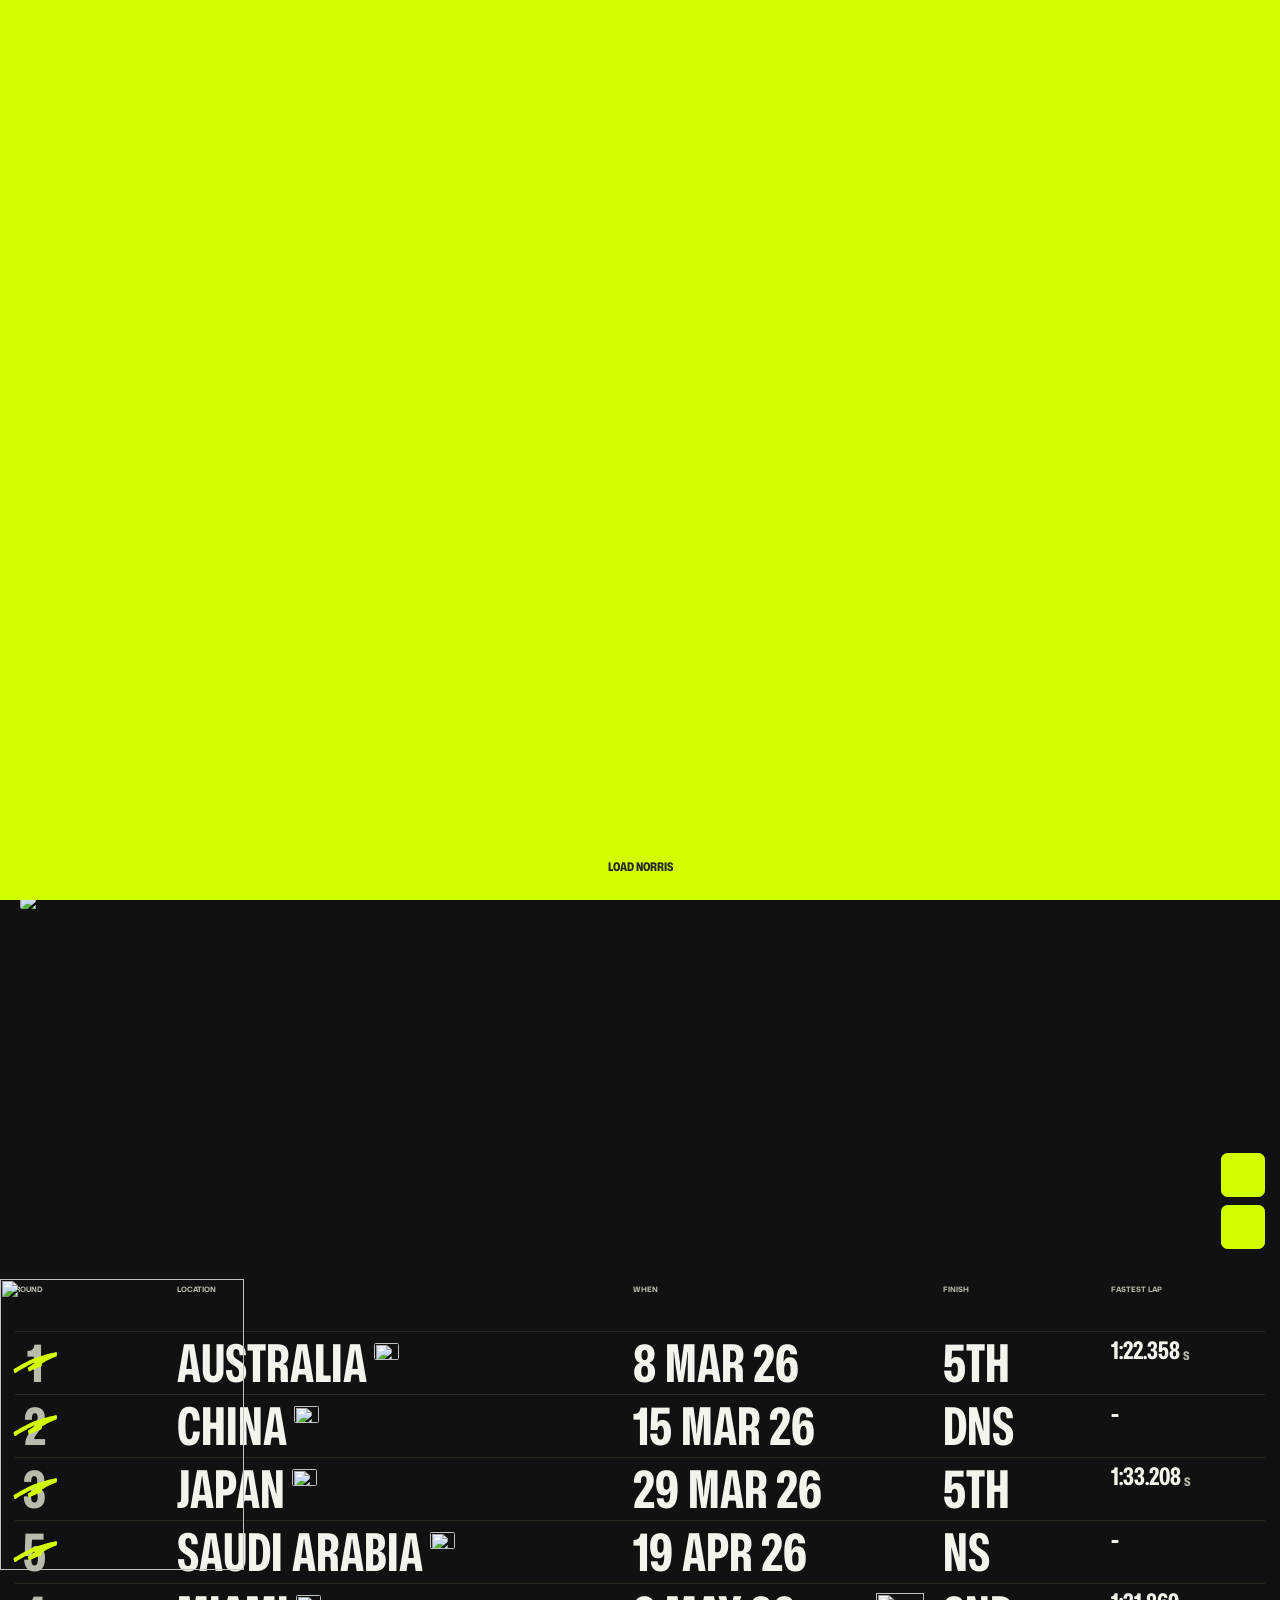
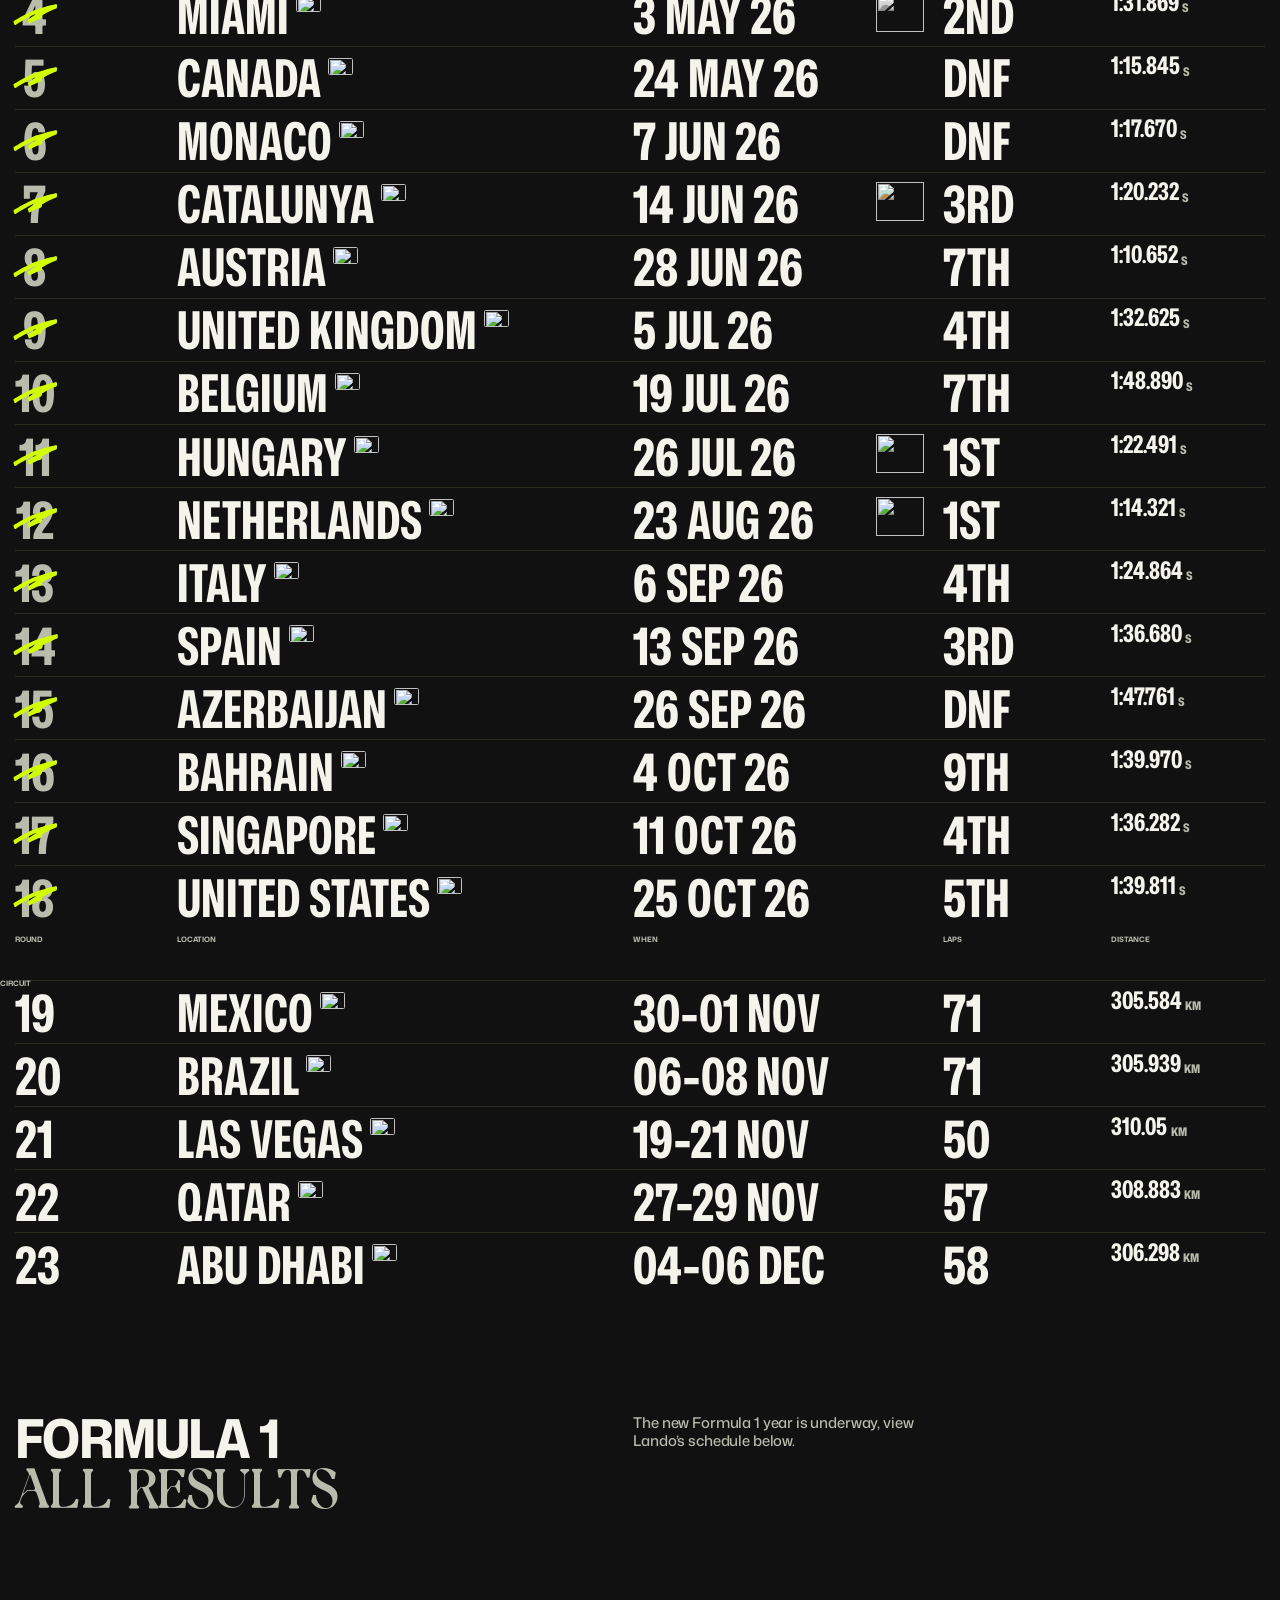
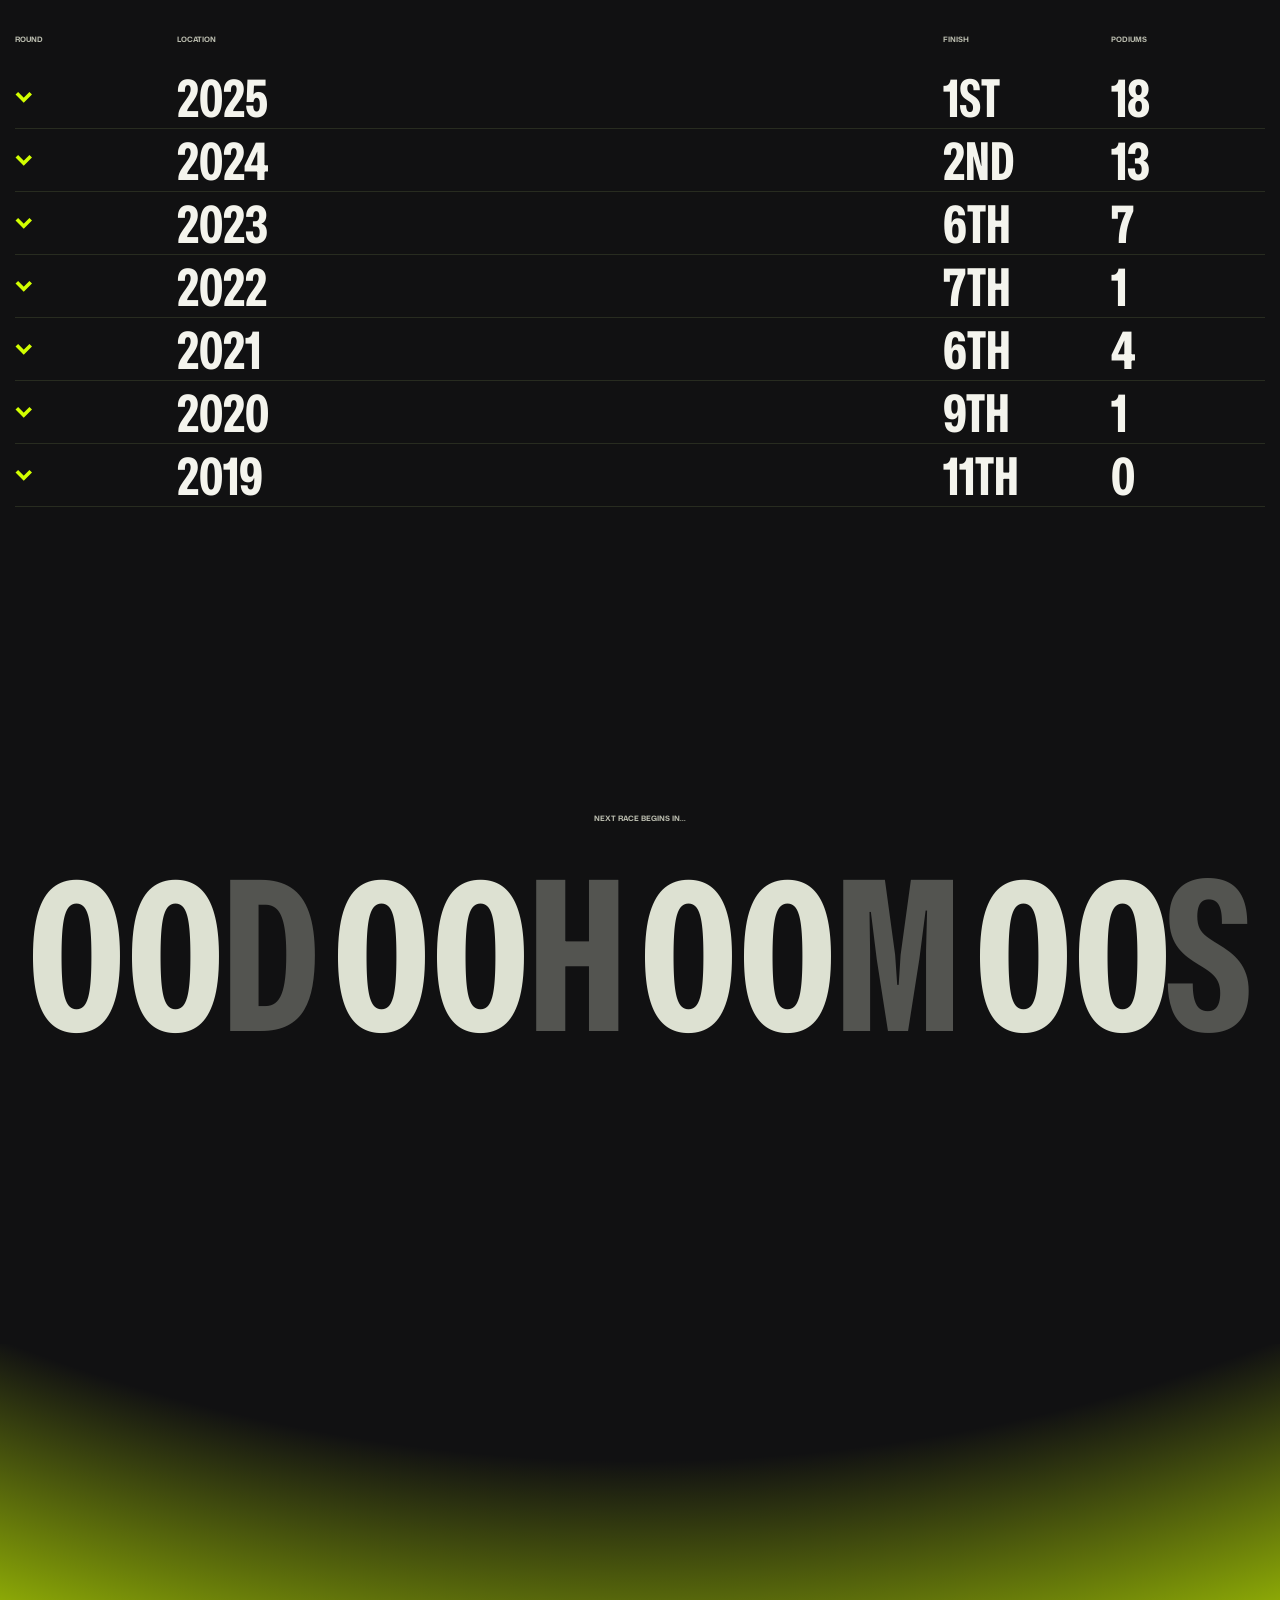
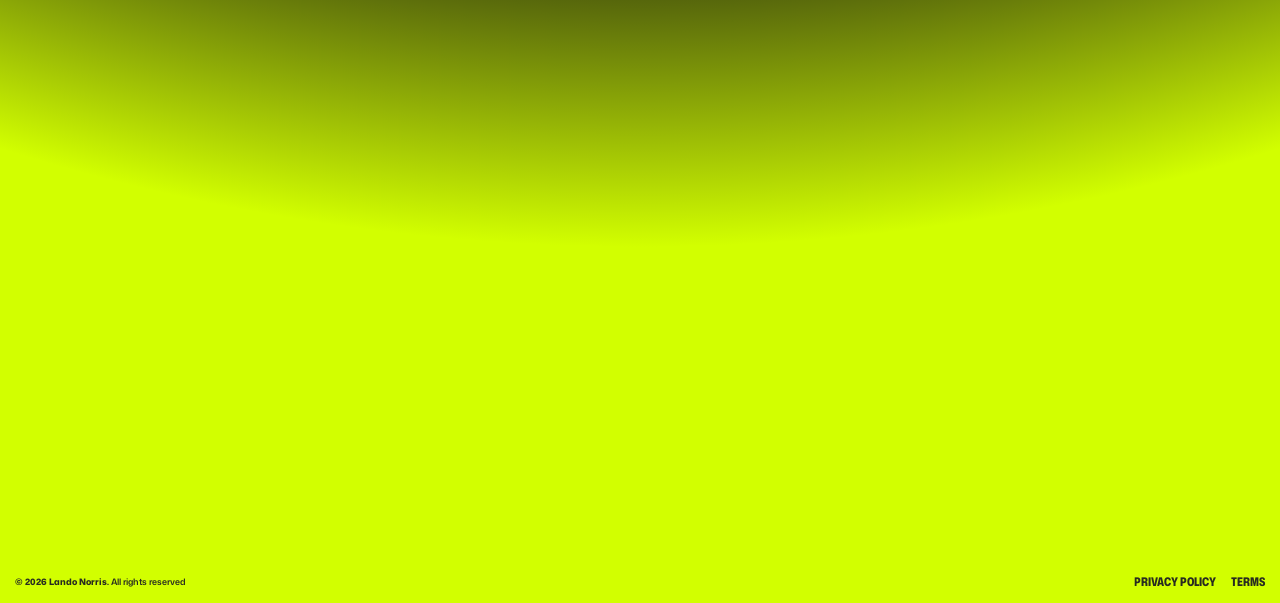
==== calendar.html @ 8a879bd7 "sfd" ====
<!DOCTYPE html><!-- Last Published: Sun Sep 13 2026 20:49:04 GMT+0000 (Coordinated Universal Time) --><html data-wf-domain="landonorris.com" data-wf-page="67e2bcd0a9be8c0045fd5b3f" data-wf-site="67b5a02dc5d338960b17a7e9" lang="en"><head><meta charset="utf-8"/><link href="https://cdn.prod.website-files.com" rel="preconnect" crossorigin="anonymous"/><title>2026 F1 Calendar – Race Dates, Sessions &amp; Results – Lando Norris</title><meta content="Add every practice, quali and Grand Prix to your diary and track Lando’s rank through 2026 with live session times, race results and past seasons." name="description"/><meta content="2026 F1 Calendar – Race Dates, Sessions &amp; Results – Lando Norris" property="og:title"/><meta content="Add every practice, quali and Grand Prix to your diary and track Lando’s rank through 2026 with live session times, race results and past seasons." property="og:description"/><meta content="https://cdn.prod.website-files.com/67b5a02dc5d338960b17a7e9/68eb91477bcf3ee7d055ab45_lando-OpenGraph.webp" property="og:image"/><meta content="2026 F1 Calendar – Race Dates, Sessions &amp; Results – Lando Norris" name="twitter:title"/><meta content="Add every practice, quali and Grand Prix to your diary and track Lando’s rank through 2026 with live session times, race results and past seasons." name="twitter:description"/><meta content="https://cdn.prod.website-files.com/67b5a02dc5d338960b17a7e9/68eb91477bcf3ee7d055ab45_lando-OpenGraph.webp" name="twitter:image"/><meta property="og:type" content="website"/><meta content="summary_large_image" name="twitter:card"/><meta content="width=device-width, initial-scale=1" name="viewport"/><link href="./assets/css/lando-offbrand.shared.6e09a725a.css" rel="stylesheet" type="text/css"/><script type="text/javascript">!function(o,c){var n=c.documentElement,t=" w-mod-";n.className+=t+"js",("ontouchstart"in o||o.DocumentTouch&&c instanceof DocumentTouch)&&(n.className+=t+"touch")}(window,document);</script><link href="https://cdn.prod.website-files.com/67b5a02dc5d338960b17a7e9/67b5a0969616f526f020ec0e_ln-favicon.png" rel="shortcut icon" type="image/x-icon"/><link href="https://cdn.prod.website-files.com/67b5a02dc5d338960b17a7e9/67b5a098cbef46b41e40dfd2_ln-webclip.png" rel="apple-touch-icon"/><script>(function(w,i,g){w[g]=w[g]||[];if(typeof w[g].push=='function')w[g].push.apply(w[g],Array.isArray(i)?i:[i]);})(window,['G-P8L2KTXDN0'],'google_tags_first_party');</script><script async="" src="/avljl2rk9q5pNjdiNWEwMmRjNWQzMzg5NjBiMTdhN2U5/7ZblqsTeeE5q7zjxhGjeEUmRx4o"></script><script type="text/javascript">window.dataLayer = window.dataLayer || [];function gtag(){dataLayer.push(arguments);}gtag('set', 'developer_id.dZGVlNj', true);gtag('set', 'developer_id.dYWYxNW', true);gtag('js', new Date());gtag('config', 'G-P8L2KTXDN0');</script><meta name="viewport" content="width=device-width,initial-scale=1,minimum-scale=1,maximum-scale=5">

<!-- pre's -->
<link rel="preconnect" href="https://cdn.prod.website-files.com" crossorigin>

<link rel="dns-prefetch" href="https://cdn.prod.website-files.com">

<link
      rel="preload"
      href="./assets/fonts/MonaSans-VariableFont_wdth,wght.woff2"
      as="font"
      type="font/woff2"
      crossorigin>

<!--
<link rel="preload"
      href="./assets/css/lando-offbrand.shared.4f53262f0.css"
      as="style"
      onload="this.rel='stylesheet'">
-->

<!-- 61 last stable
**** lando-by-OFF+BRAND.01.js
**** offbrand-app.js 
**** lando.OFF+BRAND.gold.js
**** off+brand.android.js
**** lando.OFF+BRAND.gold.js --> 
<!-- Production (No Gold 
<script defer src="./assets/js/lando.OFF+BRAND.js"></script>
--> 
<!-- Gold  
<script defer src="./assets/js/lando.gold-android.js"></script>
-->
<!-- m fix -->
<script defer src="./assets/js/lando-by-OFF+BRAND.js"></script>

<!---------------------------------------------------------------->


<!--
<script defer src="./assets/js/lando-by-OFF+BRAND.js"></script>


-->
<!---------------------------------------------------------------->

<!--
<script async type="text/javascript" src="https://static.klaviyo.com/onsite/js/klaviyo.js?company_id=XWvzdS"></script>
-->


<!--
<script type="text/javascript">
var _iub = _iub || [];
_iub.csConfiguration = {"lang":"en","preferenceCookie":{"expireAfter":180},"siteId":2095750,"cookiePolicyId":76795150, "banner":{ "acceptButtonCaptionColor":"#101400","acceptButtonColor":"#d2ff00","acceptButtonDisplay":true,"backgroundColor":"#101400","closeButtonRejects":true,"customizeButtonCaptionColor":"white","customizeButtonColor":"#101400","customizeButtonDisplay":true,"position":"float-top-center","textColor":"white" }};
</script>
<script type="text/javascript" src="//cs.iubenda.com/sync/2095750.js"></script>
<script type="text/javascript" src="//cdn.iubenda.com/cs/iubenda_cs.js" charset="UTF-8" async></script>
-->

<style>  
  .w-webflow-badge { display: none !important; }
  .transition-w {	display: flex; }
</style></head><body data-edit="true"><div class="css-main"><div class="css-root w-embed"><style>

  :root {
    /* Other variables */
    --cubic-default: cubic-bezier(0.65, 0.05, 0, 1);
    --duration-default: 0.75s;
    --animation-default: var(--duration-default) var(--cubic-default);
    --section-padding: calc(3.5rem + (var(--gap) * 2));
    --container-padding: 2rem;
    --nav-height: calc(3.75rem (var(--gap) * 2));
  }

  :root {
    /* SCALING */
    --min-width: 992px;      /* Width where scaling starts */
    --max-width: 1920px;     /* Width where scaling stops */
    --design-width: 1728;    /* Your design's reference width */
    --design-unit: 16;			 /* body font-size in design - no px */
    --scale-factor: 1;       /* Global scale adjustment (1 = 100%) */

    /* Scaling calculations */
    --fluid-container: clamp(var(--min-width), 100vw, var(--max-width));
    --fluid-font: calc(var(--fluid-container) / var(--design-width) * var(--design-unit) * var(--scale-factor));
  }

  /* Tablet */
  @media screen and (max-width: 991px) {
    :root {
      --min-width: 768px;    
      --max-width: 991px;    
      --design-width: 1728;  
      --design-unit: 20;
    }
  }

  /* Mobile Landscape */
  @media screen and (max-width: 767px) {
    :root {
      --min-width: 480px;    
      --max-width: 767px;
    }
  }

  /* Mobile Portrait */
  @media screen and (max-width: 479px) {
    :root {
      --min-width: 320px;    
      --max-width: 479px;
      --design-unit: 48;
    }
  }

  html {
    font-size: var(--fluid-font);
    scroll-behavior: initial;
  }

  body {
    min-height: 0vw;
  }

  * {
    -webkit-font-smoothing: antialiased;
    -moz-osx-font-smoothing: grayscale;
    -webkit-box-sizing: border-box;
    -moz-box-sizing: border-box;
    box-sizing: border-box;
    margin: 0;
    padding: 0;
  }

  *:before,
  *:after {
    -webkit-box-sizing: inherit;
    -moz-box-sizing: inherit;
    box-sizing: inherit;
  }

  [data-theme="dark"] {
    background-color: var(--color--dark-green);
    color: var(--color--white) ;
  }

  [data-theme="light"] .nav {
    color: var(--color--black);
  }

  [data-theme="light"] .nav-brand path,
  [data-theme="light"] .nav-ln4-svg path {
    fill: currentColor;
  }





</style></div><div class="css-utils w-embed"><style>

  a {
    color: inherit;
  }

  /* Selection */
  ::selection {
    background-color: var(--color--lime);
    color: var(--color--black);
    text-shadow: none;
  }

  ::-moz-selection {
    background-color: var(--color--lime);
    color: var(--color--black);
    text-shadow: none;
  }

  /* Dark theme selection */
  [data-theme="lime"] *::selection {
    background-color: var(--color--black);
    color: var(--color--lime);
    text-shadow: none;
  }
  [data-theme="lime"] *::-moz-selection {
    background-color: var(--color--black);
    color: var(--color--lime);
    text-shadow: none;
  }

  img::selection,
  svg::selection {
    background: transparent;
  }


  .display-none,
  [display-none] {
    display: none !important;
  }

  .visibility-hidden,
  [visibility-hidden] {
    visibility: hidden;
  }

  :where(svg) {
    height: 100%;
    width: 100%; 
    max-width: none;
    box-sizing: border-box;
    vertical-align: middle;
  }

  :where(:focus-visible) {
    outline: 2px solid var(--color--lime);
    outline-offset: 2px;
  }

  :where(button) {
    background-color: transparent;
  }

  :where(
  [screen-reader]:not(:focus, :active, :focus-within), 
  .screen-reader:not(:focus, :active, :focus-within)) {
    clip-path: inset(50%) !important;
    height: 1px !important;
    width: 1px !important;
    overflow: hidden !important;
    position: absolute !important;
    white-space: nowrap !important;
    border: 0 !important;
  }

  .w-lightbox-close {
    right: 5em;
    height: 5em;
    outline: transparent;
  }

  /* --------------------------------------- hide scrollbar */

  body ::-webkit-scrollbar,
  body::-webkit-scrollbar {display: none;} /* Chrome, Safari, Opera */
  body {-ms-overflow-style: none;} /* IE & Edge */
  html {scrollbar-width: none;} /* Firefox */


  /* --------------------------------------- pointer events */
  [pointer-none] {
    pointer-events: none;
    user-select: none;
  }
  [pointer-auto] {
    pointer-events: auto;
  }

  /* --------------------------------------- clip */
  [overflow-clip="x"] {
    overflow-x: clip;
  }
  [overflow-clip="y"] {
    overflow-y: clip;
  }

  /* --------------------------------------- text */

  p,
  .text-small,
  .text-regular,
  .text-medium,
  .text-large,
  .text-xlarge {
    text-wrap: pretty /* ensures nice wrapping */
  }

  /* --------------------------------------- forms */

  textarea {
    resize: vertical;
  }

  *[tabindex]:focus-visible,
  input[type="file"]:focus-visible {
    outline: 0.1em solid var(--color--primary);
    outline-offset: 0.1em;
  }


  /* --------------------------------------- rich text */

  .rich-text p, .rich-text ol, .rich-text li { 
    /* line heights in rtf */
    line-height: 1.6;
  }
  .rich-text strong {  
    /* bolds in rtf */
  }
  .rich-text .w-embed {
    /* embed spacing in rtf */
  }
  .rich-text a {
    text-decoration: none;
  }
  .rich-text a:hover {
    text-decoration: underline;
  }

  /* --------------------------------------- video */

  [data-video-stream] {
    position: absolute;
    top: 0;
    left: 0;
    width: 100%;
    height: 100%;
    overflow: hidden;
    background-color: #000;
  }

  [data-video-stream-wrap] .iframe-wrapper {
    position: absolute;
    top: 50%;
    left: 50%;
    transform: translate(-50%, -50%);
    width: 100%;
    height: 100%;
  }

  [data-video-stream] iframe {
    position: absolute;
    top: 0;
    left: 0;
    width: 100%;
    height: 100%;
    border: none;
  }


</style></div><div class="css-split-type w-embed"><style>
  [split-text]:not[data-oval-scroll] .line {
    position: relative;
    clip-path: polygon(0 -2%, 0 94%, 100% 94%, 100% -2%);
    white-space: nowrap;
  }

  .btn-text {
    --text-offset: var(--text--btn-primary);
  }
  .btn-text.is-footer  {
    --text-offset: var(--text--btn-footer);
  }
  .btn-text.is-nav  {
    --text-offset: var(--text--btn-nav);
  }

  [split-text].btn-text {
    text-shadow: 0px var(--text-offset) currentColor
  }

  [data-anim-high] .line {
    width: auto !important;
    display: inline-block !important;
  }

  .text-eyebrow.flex .line {
    display: flex !important;
  }

  [split-text] .char {
    display: inline-block;
  }

  /*****
  *************************** IMPACT TEXT
  *****/

  .impact-content-w.is-home .text-impact-lg-mona strong {
    color: var(--color--lime-off);
    font-family: Brier;
    font-size: 8.25rem;
    line-height: 83%;
    letter-spacing: -0.1875rem;
  }

  .impact-content-w.on-track .text-impact-lg-mona strong {
    color: var(--color--grey-on-track);
    font-family: Brier;
    font-size: 8.25rem;
    line-height: 83%;
    letter-spacing: -0.1875rem;
  }

  .impact-content-w.off-track .text-impact-lg-mona strong {
    color: var(--color--green-off-white-2);
    font-family: Brier;
    font-size: 8.25rem;
    line-height: 83%;
    letter-spacing: -0.1875rem;
  }


  @media screen and (max-width: 991px) {
    .impact-content-w .text-impact-lg-mona strong {
      font-size: inherit !important;
    }
  }


  [split-text] {
    white-space: pre-line; /* Preserves line breaks */
  }
</style></div><div class="css-lenis w-embed"><style>

  html.lenis,
  html.lenis body{
    height:auto
  }
  .lenis.lenis-smooth [data-lenis-prevent]{
    overscroll-behavior:contain
  }
  .lenis.lenis-stopped{
    overflow:clip
  }
  .lenis.lenis-smooth iframe{
    pointer-events:none
  }

/*
  [data-nav-group] {
    transition: transform var(--animation-default);
  }
  .lenis-top [data-nav-group="brand"] {
    transform: scale(1.2)
  }
  .lenis-top [data-nav-group="btns"] {
    transform: scale(1.2)
  }
*/
</style></div><div class="css-nav w-embed"><style>

  [data-nav-theme] .nav-brand path {
    transition: fill var(--animation-default);
  }

  [data-nav-theme="light"] .nav-brand [nav-brand-path="1"] { 
    fill: var(--color--grey-2);
  }
  [data-nav-theme="light"] .nav-brand [nav-brand-path="2"] { 
    fill: var(--color--grey-1);
  }

  [data-nav-theme="dark"] .nav-brand [nav-brand-path="1"] { 
    fill: var(--color--dark-green);
  }
  [data-nav-theme="dark"] .nav-brand [nav-brand-path="2"] { 
    fill: var(--color--dark-green);
  }

  .nav-middle {
    transition: color var(--animation-default);
  }
  [data-nav-theme="light"] .nav-middle {
    color: var(--color--white);
  }
  [data-nav-theme="dark"] .nav-middle {
    color: var(--color--dark-green);
  }

  .nav-ham {
    transition: 
      border-color var(--animation-default), 
      background-color var(--animation-default);
  }

  [data-nav-theme="dark"] .nav-ham {
    border-color: var(--color--dark-green);
    background-color: transparent;
  }
  [data-nav-theme="light"] .nav-ham {
    border-color: var(--color--white);
  }

  [data-nav-wrap] canvas {
    width: 100%;
    height: 100%;
  }

  .nav-menu-link-current-svg {
    visibility: hidden;
  }
  .nav-menu-link-w.w--current .nav-menu-link-current-svg {
    visibility: visible;
  }

  .footer-layout-clip {
    --mask-url: url('https://cdn.prod.website-files.com/67b5a02dc5d338960b17a7e9/67d2dd47cfe84bed1dce9542_ln4-footer-mask-desktop.svg');

    /* Apply the image mask using the variable */
    -webkit-mask-image: var(--mask-url);
    mask-image: var(--mask-url);

    /* Additional mask settings */
    -webkit-mask-size: cover;
    mask-size: cover;
    -webkit-mask-repeat: no-repeat;
    mask-repeat: no-repeat;
    -webkit-mask-position: center;
    mask-position: center;
  }

  /* ----- tablet */
  @media only screen and (max-width: 479px) {
    .footer-layout-clip {
      --mask-url: url('https://cdn.prod.website-files.com/67b5a02dc5d338960b17a7e9/67e4213817c888515fa4855b_ln4-footer-mask-mobile.svg');
    }
  }


  [data-footer-theme="white"] {
    background-color: var(--color--white);
  }

  [data-footer-theme="black"] {
    background-color: var(--color--black);
  }
  [data-footer-theme="black"]  .footer-layout-clip {
    background-color: var(--color--black);
  }

  [data-footer-theme="green"] {
    background-color: var(--color--dark-green);
  }


  .kl-teaser-XpbhAP {
    opacity: 0 !important;
    pointer-events: none !important;
  }

</style></div><div class="css-buttons w-embed"><style>
  [data-btn-rive-rotate="true"] .btn-rive-w {
    transform: rotate(180deg)
  }
  [data-btn-rive-rotate="90"] .btn-rive-w {
    transform: rotate(90deg)
  }

  [data-rive-btn-invert="true"] .btn-icon-w {
    filter: invert(1);
  }


</style></div><div class="css-home w-embed"><style>
  /* --------------------------------------- HELMET SECTION */

  [data-helmet-item] {
    --mask-url: url('https://cdn.prod.website-files.com/67b5a02dc5d338960b17a7e9/67e2c781c4c953cd9e74eda5_ln4-2-helm-mask-fill.svg');

    /* Apply the image mask using the variable */
    -webkit-mask-image: var(--mask-url);
    mask-image: var(--mask-url);

    /* Additional mask settings */
    -webkit-mask-size: cover;
    mask-size: cover;
    -webkit-mask-repeat: no-repeat;
    mask-repeat: no-repeat;
    -webkit-mask-position: center;
    mask-position: center;
  }
  @media only screen and (max-width: 479px) {
    [data-helmet-item] {
      --mask-url: url('https://cdn.prod.website-files.com/67b5a02dc5d338960b17a7e9/67eea130c0f25ef68ac8889e_ln4-helm-mob-refactor-lime-fill.svg');
    }
  }

  .home-hero-next-race-w {
    transition: clip-path var(--animation-default);
  }

  .helmet-grid-item-reveal-img {
    transition: 
      clip-path var(--animation-default),
      transform var(--animation-default);
  }

  [data-helmet-item]:hover .helmet-grid-item-reveal-img {
    clip-path: ellipse(100% 120% at 50% 0%);
    transform: scale(1);
  }

  .helmet-grid-item-img-helmet {
    transition: 
      transform var(--animation-default);
  }
  .helmet-grid-item-w:hover .helmet-grid-item-img-helmet {
    transform: scale(1.1);
  }

  .helmet-grid-frame.is-overlay,
  .helmet-grid-extender-img.is-overlay {
    transition: 
      opacity var(--animation-default);
  }

  .helmet-grid-extender-img {
    transition: 
      color var(--animation-default);
  }
  .helmet-grid-item-w:hover .helmet-grid-extender-img {
    color: var(--color--lime);
  }

  .helmet-grid-item-w:hover .helmet-grid-frame.is-overlay,
  .helmet-grid-item-w:hover .helmet-grid-extender-img.is-overlay {
    opacity: 1;
  }

  canvas[data-rive-object],
  canvas[data-rive-primary] {
    width: 100%;
    height: 100%;
  }

  @media (min-width: 1920px) {
    .marquee-offest-w {
      -webkit-mask-image: linear-gradient(
        90deg,
        hsla(0, 0%, 100%, 0),
        white 7.5%,
        white 92.5%,
        hsla(0, 0%, 100%, 0)
      );
      mask-image: linear-gradient(
        90deg,
        hsla(0, 0%, 100%, 0),
        white 7.5%,
        white 92.5%,
        hsla(0, 0%, 100%, 0)
      );
      -webkit-mask-repeat: no-repeat;
      mask-repeat: no-repeat;
      -webkit-mask-size: 100% 100%;
      mask-size: 100% 100%;
    }
  }

  /* CSS Keyframe Animation */
  @keyframes translateXLeft { 
    to {
      transform: translateX(-100%);
    }
  }
  @keyframes translateXRight { 
    to {
      transform: translateX(100%);
    }
  }

  [data-css-marquee-list="left"] {
    animation: translateXLeft 30s linear;
    animation-iteration-count: infinite;
    animation-play-state: paused;
  }
  [data-css-marquee-list="right"] {
    animation: translateXRight 30s linear;
    animation-iteration-count: infinite;
    animation-play-state: paused;
    justify-content: flex-end;
  }

  .c.home-hero {
    min-height: 100vh !important;
  }




</style></div><div class="css-on-track w-embed"><style>
  /* --------------------------------------- HELMET SECTION */

  .on-t-hero-stats-ui-box1-layout {
    --mask-url: url('https://cdn.prod.website-files.com/67b5a02dc5d338960b17a7e9/67d86a1dced2fe748052517c_on-t-hero-stats-ui-box1-fill-c.svg');

    /* Apply the image mask using the variable */
    -webkit-mask-image: var(--mask-url);
    mask-image: var(--mask-url);

    /* Additional mask settings */
    -webkit-mask-size: cover;
    mask-size: cover;
    -webkit-mask-repeat: no-repeat;
    mask-repeat: no-repeat;
    -webkit-mask-position: center;
    mask-position: center;
  }

  .calendar-track-mask {
    --mask-url: url('https://cdn.prod.website-files.com/67b5a02dc5d338960b17a7e9/67d9a2eb367e13f117c827e5_ln-calendar-track-mask.svg');

    /* Apply the image mask using the variable */
    -webkit-mask-image: var(--mask-url);
    mask-image: var(--mask-url);

    /* Additional mask settings */
    -webkit-mask-size: cover;
    mask-size: cover;
    -webkit-mask-repeat: no-repeat;
    mask-repeat: no-repeat;
    -webkit-mask-position: center;
    mask-position: center;
  }
  @media only screen and (min-width: 992px) {
    .f1-highlight-grid:not(.is-history):hover .f1-highlight-grid-line {
      display: none;
    }
    .f1-highlight-grid:hover .calendar-row-head-line {
      display: none;
    }

    .f1-highlight-grid:not(.is-history):hover .text-on-t-stat-label-sm {
      color: inherit;
    }
    .f1-highlight-grid:not(.is-history):hover .f1-highlight-item-round-w {
      color: var(--color--black);
    }

    .f1-highlight-grid:hover .f1-highlight-round-svg {
      color: var(--color--grey-off-track) !important;
    }
  }
  .calendar-rich-text p {
    font-size: 1rem;
    line-height: 1.3;
    font-weight: 500;
    letter-spacing: -0.0125rem;
  }
  .calendar-rich-text p strong {
    font-size: 1rem;
    line-height: 1.3;
    font-weight: 700;
    letter-spacing: -0.0125rem;
    color: var(--color--lime-off);
  }

  .calendar-dropdown-item.is-open .calendar-dropdown-trigger {
    background: var(--color--lime);
    color: var(--color--black);
  }
  @media only screen and (min-width: 992px) {
    .calendar-dropdown-item:hover .calendar-dropdown-chevron {
      color: var(--color--black);
    }
  }
  .calendar-dropdown-item.is-open .calendar-dropdown-chevron {
    color: var(--color--black);
    transform: rotate(0deg);
  }
  @media only screen and (min-width: 992px) {
    .calendar-dropdown-item.is-open .calendar-dropdown-trigger .image.is-trophy,
    .f1-highlight-grid:not(.is-history):hover .image.is-trophy,
    .f1-highlight-grid.is-highlights:hover .image.is-trophy {
      filter: invert(100%) grayscale(100%);
    }
  }

  .calendar-dropdown-item.is-open .calendar-row-head-line {
    display: none;
  }

  .calendar-track-title-layout .cal-target-wrapper {
    display: flex;
  }


</style></div><div class="css-off-track w-embed"><style>
  /* --------------------------------------- HELMET SECTION */

  [data-mask-case-left] {
    --mask-url: url('https://cdn.prod.website-files.com/67b5a02dc5d338960b17a7e9/67dc3bc1e532f9b3f9fa140a_ln4-off-track-mask-case-left.svg');

    /* Apply the image mask using the variable */
    -webkit-mask-image: var(--mask-url);
    mask-image: var(--mask-url);

    /* Additional mask settings */
    -webkit-mask-size: cover;
    mask-size: cover;
    -webkit-mask-repeat: no-repeat;
    mask-repeat: no-repeat;
    -webkit-mask-position: center;
    mask-position: center;
  }

  [data-mask-case-right] {
    --mask-url: url('https://cdn.prod.website-files.com/67b5a02dc5d338960b17a7e9/67dc3bc10751fc4431f3f2de_ln4-off-track-mask-case-right.svg');

    /* Apply the image mask using the variable */
    -webkit-mask-image: var(--mask-url);
    mask-image: var(--mask-url);

    /* Additional mask settings */
    -webkit-mask-size: cover;
    mask-size: cover;
    -webkit-mask-repeat: no-repeat;
    mask-repeat: no-repeat;
    -webkit-mask-position: center;
    mask-position: center;
  }

  [data-mask-callout-left] {
    --mask-url: url('https://cdn.prod.website-files.com/67b5a02dc5d338960b17a7e9/67dc3bc14c14c40132cd0e39_ln4-off-track-mask-callout-right.svg');

    /* Apply the image mask using the variable */
    -webkit-mask-image: var(--mask-url);
    mask-image: var(--mask-url);

    /* Additional mask settings */
    -webkit-mask-size: cover;
    mask-size: cover;
    -webkit-mask-repeat: no-repeat;
    mask-repeat: no-repeat;
    -webkit-mask-position: center;
    mask-position: center;
  }

  [data-mask-callout-right] {
    --mask-url: url('https://cdn.prod.website-files.com/67b5a02dc5d338960b17a7e9/67dc3bc14a8d101c9c8ef1b5_ln4-off-track-mask-callout-left.svg');

    /* Apply the image mask using the variable */
    -webkit-mask-image: var(--mask-url);
    mask-image: var(--mask-url);

    /* Additional mask settings */
    -webkit-mask-size: cover;
    mask-size: cover;
    -webkit-mask-repeat: no-repeat;
    mask-repeat: no-repeat;
    -webkit-mask-position: center;
    mask-position: center;
  }

  .wf-design-mode .off-t-hero-scroll-meda-w .text-body-sm-mona {
    visibility: visible !important;
    display: block !important;
  }
  .wf-design-mode .off-t-hero-scroll-meda-w {
    visibility: visible !important;
    display: flex !important;
  }
  
  .camp-list .camp-item:last-child {
  	padding-bottom: calc(var(--gap) * 2);
  }
  

</style></div><div class="css-partnerships w-embed"><style>
  .part-i-video-w {
    transition: clip-path var(--animation-default);
    clip-path: ellipse(100% 50% at 50% 50%)
  }
  .part-i-video-w:hover {
    clip-path: ellipse(80% 50% at 50% 50%);
    transition: clip-path var(--animation-default);
  }

  .part-i-rich-text h3 {
    font-size: var(--text--impact);
    line-height: 90.6%;
    font-variation-settings: "wght" 660, "wdth" 93;
    letter-spacing: -0.0625rem;
    text-transform: uppercase;
  }

  .part-i-rich-text h3 strong {
    font-family: Brier;
    font-size: 8.25rem;
    line-height: 83%;
    letter-spacing: -0.1875rem;
    color: var(--color--green-off-white-2);
  }

  .part-i-rich-text p {
    font-size: 2.25rem;
    line-height: 1.1;
    font-variation-settings: "wght" 500, "wdth" 100;
    letter-spacing: -0.0625rem;
    text-transform: none;
  }

  .part-i-rich-text p strong {
    font-family: Brier;
    font-size: 2.25rem;
    line-height: 1.1;
    font-weight: 700;
    letter-spacing: -0.0625rem;
    color: var(--color--green-off-white-2);
  }

  /* ----- mobile */
  @media screen and (max-width: 497px) {
    .part-i-rich-text h3 {
      font-size: 3.6rem;
      line-height: 90.6%;
      font-variation-settings: "wght" 660, "wdth" 93;
      letter-spacing: -0.0625rem;
      text-transform: uppercase;
    }

    .part-i-rich-text h3 strong {
      font-family: Brier;
      font-size: 3.6rem;
      line-height: 83%;
      letter-spacing: -0.1875rem;
      color: var(--color--green-off-white-2);
    }
  }

  .wf-design-mode .image.is-horizontal-scroll {
    pointer-events: auto;
  }

  /*
  .is-impact[split-rich-text] [split-text] {
  display: flex;
  flex-direction: column;
  align-items: center;
  }

  .is-impact[split-rich-text] [split-text] .line {
  width: auto !important;
  display: inline-block !important;
  }
  */


</style></div><div class="css-breakpoints w-embed"><style>

  /* ----- desktop only */
  @media only screen and (min-width: 992px) {

    [data-hide="d"] { display: none; }
  }


  /* ----- tablet */
  @media only screen and (max-width: 991px) {
  
    [data-hide="t"] { display: none; }
  }

  /* ----- mobile landscape */
  @media screen and (max-width: 767px) {

    [data-hide="ml"] { display: none; }
  }

  /* ----- mobile */
  @media screen and (max-width: 497px) {

    [data-hide="m"] { display: none; }
  }

  /* ----- truncation 

  @media screen and (min-width:1920px) {
  body {font-size: 1.111111111111111rem;}
  }
  */
</style></div><div class="css-editmode w-embed"><style>
  /*  ----- edit mode ----- */
  /*  ----- edit mode ----- */

  /*
  [data-edit]:not([data-edit="true"]) [remove-bg]{
  background: transparent !important;
  background-color: transparent !important;
  }
  */

  .wf-design-mode [data-designmode-white] {
    background-color: var(--color--white);
  }
  .wf-design-mode [data-rive-object] {
    outline: 2px solid red;
  }

  .wf-design-mode .transition-w {
    pointer-events: none;
  }

  [data-rive-placeholder] {
    position: absolute;
    left: 0%;
    top: 0%;
    right: 0%;
    bottom: 0%;
    display: none;
    pointer-events: none;
  }
  .wf-design-mode [data-rive-placeholder] {
    display: block;
  }

  .wf-design-mode .callout-socials-card-layout {
    flex-wrap: wrap;
    height: auto;
  }
  .wf-design-mode .callout-socials-card-w {
    position: relative;
  }


  [data-edit="true"] .s.home-marquee {
    position: relative;
  }

  [data-edit="true"] .horizontal-track,
  [data-edit="true"] .horizontal-pin-sticky {
    overflow: auto !important;
  }

  [data-edit="true"] .horizontal-track {
    outline-color: var(--color--lime);
    outline-offset: -1px;
    outline-style: solid;
    outline-width: 1px;
  }

  [data-edit="true"] [data-nav-theme-target] {
    outline-color: blue;
    outline-offset: -2px;
    outline-style: solid;
    outline-width: 3px;
  }

  [data-edit="true"] [data-sticky-hero] {
    outline-color: blue;
    outline-offset: -2px;
    outline-style: solid;
    outline-width: 3px;
  }

  [data-edit="true"] .utility__gl {
    outline-color: blue;
    outline-offset: -2px;
    outline-style: solid;
    outline-width: 3px;
  }

  [data-edit="true"] .marquee-gl-target-w {
    outline-color: pink;
    outline-offset: -2px;
    outline-style: solid;
    outline-width: 3px;
  }

  .c.is-off-t-hero-scroll-media {
    display: none;
  }
  .wf-design-mode .c.is-off-t-hero-scroll-media {
    display: block;
  }

  [data-edit="true"] .f1-highlight-mouse-over-w {
    display: none;
  }

  [data-components="true"] .nav {
    position: relative;
    display: flex;
    flex-direction: column;
  }

  [data-components="true"] .nav-menu-w {
    position: relative;
    display: flex;
  }

  .wf-design-mode .calendar-dropdown-content {
    display: block;
  }
  
  .wf-design-mode .touch-desc-inner {
  	position: relative;
    color: black;
  }




</style></div><div class="css-safari w-embed"><style>
  /* iphone / safari styles */

  .is-safari {
  }
  .is-iphone {
  }
  @media only screen and (max-width: 479px) {
    .is-safari .footer-layout-clip {
      aspect-ratio: 382.94/627.49;
    }
    .is-iphone .footer-layout-clip {
      aspect-ratio: 382.94/627.49;
    }
  }
  .is-safari .footer-marquee-svg,
  .is-iphone .footer-marquee-svg {
    width: 6rem;
  }
  .is-safari .home-collab-marquee-svg,
  .is-iphone .home-collab-marquee-svg {
    width: 9rem;
  }
  .is-safari .marquee-spacer,
  .is-iphone .marquee-spacer {
    width: 5rem;
  }

  .is-safari .nav-brand {
    width: 8.2rem;
  }

</style></div></div><div data-nav-wrap="" data-nav-theme="light" class="nav"><div class="nav-inner"><a title="Lando Home" data-nav-group="brand" href="./index.html" class="nav-brand-link w-inline-block"><div class="nav-brand w-embed"><svg width="138" height="63" viewBox="0 0 138 63" fill="none" xmlns="http://www.w3.org/2000/svg">
<path nav-brand-path="1" fill="var(--color--grey-2)"
d="M122.638.174c8.968 0 14.659 6.985 14.659 15.737 0 8.795-5.691 15.736-14.659 15.736-8.967 0-14.658-6.985-14.658-15.736 0-8.752 5.691-15.737 14.658-15.737Zm4.182 30.265c4.613-1.293 7.329-8.88 4.958-17.158-2.328-8.106-8.752-13.193-13.322-11.9-4.57 1.294-7.286 8.968-4.914 17.246 2.328 8.105 8.708 13.106 13.278 11.813ZM88.191.821c13.495 0 18.496 7.027 18.496 14.874 0 9.614-6.381 15.305-17.116 15.305H78.577l-.56-1.207c1.724-1.854 1.724-1.854 1.724-3.492V5.52c0-1.639 0-1.639-1.724-3.536l.56-1.164h9.614Zm13.107 14.917c0-6.984-4.182-14.4-13.107-14.4-3.707 0-3.707 2.544-3.707 4.182V26.3c0 1.639.043 4.183 2.802 4.183 7.89 0 14.012-2.76 14.012-14.745ZM77.192.821l.604 1.207c-3.535 2.673-3.535 2.673-3.535 4.829V31h-1.983L55.636 7.547C53.74 4.917 53.74 4.7 53.74 9.444v15.52c0 2.156 0 2.156 3.363 4.829L56.498 31H50.29l-.603-1.207c3.535-2.673 3.535-2.673 3.535-4.829V6.857c0-2.156 0-2.156-3.535-4.829L50.29.821h6.338l15.305 21.384c1.81 2.5 1.81 2.5 1.81-1.983V6.857c0-2.156 0-2.156-3.362-4.829l.603-1.207h6.209ZM31.49.821h5.777l8.795 24.014c1.121 3.104 1.121 3.104 2.76 4.958L48.217 31h-7.07l-.604-1.207c1.293-1.81 1.293-1.81-.863-8.32-.776-2.329-1.552-3.493-3.104-3.493h-4.57l-2.586 2.414c-1.725 1.639-2.329 3.19-2.846 4.829-.69 2.242-.69 2.242 1.94 4.57L27.912 31h-5.519l-.603-1.207c3.276-2.414 3.276-2.414 4.44-5.519l6.467-17.158c.56-1.423.949-2.415-1.81-5.088L31.49.821Zm-1.725 18.582 2.027-1.94h4.656c1.552 0 1.336-1.337 1.078-2.07l-2.932-8.32c-.733-2.113-1.078-.95-1.423.043L29.12 18.152c-.776 2.07-.992 2.803.646 1.25ZM19.945 24.145l1.853.647L20.85 31H.716l-.56-1.164c1.767-1.94 1.767-1.94 1.767-3.708V5.693c0-1.768 0-1.768-1.767-3.708L.716.821h7.157l.56 1.164c-1.767 1.94-1.767 1.94-1.767 3.708v20.435c0 1.768 0 4.355 2.716 4.355 3.104 0 8.191-.431 10.563-6.338Z" />
<path nav-brand-path="2" fill="var(--color--grey-1)"
d="M125.417 62.186c-2.382 0-4.395-.357-6.039-1.072-1.619-.714-2.858-1.715-3.716-3.001-.834-1.31-1.25-2.811-1.25-4.502h6.503c0 .738.167 1.381.5 1.93.334.547.846.976 1.537 1.286.69.31 1.596.464 2.715.464.834 0 1.549-.095 2.144-.286.619-.19 1.096-.488 1.429-.893.334-.429.501-.977.501-1.644 0-.5-.096-.905-.286-1.215-.167-.31-.465-.571-.894-.786-.404-.214-.976-.405-1.715-.572a39.217 39.217 0 0 0-2.787-.5c-1.5-.238-2.823-.56-3.966-.965-1.143-.428-2.096-.952-2.859-1.572a5.935 5.935 0 0 1-1.715-2.215c-.381-.858-.571-1.858-.571-3.002 0-1.69.416-3.144 1.25-4.359.858-1.239 2.061-2.18 3.609-2.823 1.572-.667 3.442-1 5.61-1 2.073 0 3.871.333 5.396 1 1.524.643 2.703 1.549 3.537 2.716.834 1.167 1.263 2.525 1.286 4.073h-6.467c-.024-.738-.226-1.322-.608-1.75-.357-.453-.833-.775-1.429-.965a6.175 6.175 0 0 0-1.894-.286c-.738 0-1.381.095-1.929.286-.548.19-.977.476-1.286.857-.286.358-.429.834-.429 1.43 0 .595.155 1.072.464 1.429.334.333.929.62 1.787.857.857.239 2.084.477 3.68.715 1.072.167 2.12.393 3.145.679a9.72 9.72 0 0 1 2.858 1.286c.882.572 1.572 1.358 2.073 2.359.524 1 .786 2.298.786 3.894s-.417 3.014-1.251 4.252c-.81 1.215-2.025 2.168-3.644 2.859-1.62.69-3.645 1.036-6.075 1.036ZM105.813 61.83V35.78h6.396v26.05h-6.396ZM80.714 61.83V35.78h13.721c1.048 0 2.013.096 2.894.286.905.19 1.715.477 2.43.858.715.381 1.322.87 1.822 1.465a5.86 5.86 0 0 1 1.144 2.037c.286.762.429 1.631.429 2.608 0 1.596-.441 2.954-1.323 4.074-.857 1.095-2.024 1.834-3.501 2.215v.25c1.024.167 1.846.465 2.465.893.62.43 1.072.989 1.358 1.68.31.667.465 1.489.465 2.465v4.18c0 .477.011.978.035 1.502.048.5.191 1.012.429 1.536h-6.467c-.143-.31-.25-.726-.322-1.25a13.345 13.345 0 0 1-.107-1.787v-3.073c0-.667-.107-1.227-.322-1.68-.19-.452-.548-.81-1.072-1.071-.524-.262-1.274-.393-2.25-.393h-5.968v-5.039h6.289c1.358 0 2.31-.321 2.858-.964.572-.644.858-1.43.858-2.359 0-.595-.095-1.084-.286-1.465a2.17 2.17 0 0 0-.75-.965 3.202 3.202 0 0 0-1.18-.571 5.893 5.893 0 0 0-1.5-.179H87.11V61.83h-6.396ZM55.615 61.83V35.78h13.721c1.049 0 2.013.096 2.895.286.905.19 1.715.477 2.43.858.714.381 1.322.87 1.822 1.465.5.572.881 1.25 1.143 2.037.286.762.429 1.631.429 2.608 0 1.596-.44 2.954-1.322 4.074-.858 1.095-2.025 1.834-3.502 2.215v.25c1.024.167 1.846.465 2.466.893.619.43 1.072.989 1.357 1.68.31.667.465 1.489.465 2.465v4.18c0 .477.012.978.036 1.502.047.5.19 1.012.428 1.536h-6.467c-.143-.31-.25-.726-.322-1.25a13.328 13.328 0 0 1-.107-1.787v-3.073c0-.667-.107-1.227-.321-1.68-.191-.452-.548-.81-1.072-1.071-.524-.262-1.275-.393-2.252-.393h-5.967v-5.039h6.29c1.357 0 2.31-.321 2.858-.964.571-.644.857-1.43.857-2.359 0-.595-.095-1.084-.286-1.465a2.171 2.171 0 0 0-.75-.965 3.202 3.202 0 0 0-1.18-.571 5.893 5.893 0 0 0-1.5-.179h-5.753V61.83h-6.396ZM40.08 62.186c-2 0-3.811-.297-5.431-.893-1.596-.596-2.978-1.453-4.145-2.573-1.167-1.143-2.06-2.548-2.68-4.216-.62-1.667-.929-3.573-.929-5.717 0-2.144.31-4.038.93-5.681.618-1.668 1.512-3.062 2.679-4.181 1.167-1.144 2.549-2.013 4.145-2.609 1.62-.595 3.43-.893 5.431-.893 1.977 0 3.776.298 5.396.893 1.62.596 3.013 1.465 4.18 2.609 1.168 1.143 2.06 2.537 2.68 4.18.62 1.644.93 3.538.93 5.682 0 2.144-.31 4.05-.93 5.717-.62 1.668-1.512 3.073-2.68 4.216-1.167 1.12-2.56 1.977-4.18 2.573-1.62.596-3.419.893-5.396.893Zm0-5.467c1.334 0 2.501-.285 3.502-.857 1-.572 1.763-1.441 2.287-2.609.548-1.167.822-2.656.822-4.466 0-1.358-.155-2.525-.465-3.502-.31-1-.762-1.822-1.358-2.465a5.232 5.232 0 0 0-2.072-1.43c-.81-.333-1.715-.5-2.716-.5-1.334 0-2.501.286-3.502.858-.976.547-1.739 1.405-2.287 2.572-.547 1.168-.821 2.656-.821 4.467 0 1.358.154 2.549.464 3.573.334 1 .786 1.822 1.358 2.466a5.232 5.232 0 0 0 2.072 1.429c.81.31 1.716.464 2.716.464ZM1.02 61.83V35.78h7.79l9.576 16.973h.215l-.215-7.897v-9.075h6.146v26.048h-7.36L7.523 45.142h-.215l.25 7.218v9.47H1.021Z"/>
</svg></div></a><div data-nav-group="btns" class="btn-layout is-nav"><a data-theme="lime" data-anim="text-hover" href="https://store.landonorris.com/" target="_blank" class="btn-w is-nav w-inline-block"><div class="btn-inner"><div class="btn-icon-w"><div class="btn-icon-svg is-large w-embed"><svg width="100%" height="100%" viewBox="0 0 17 18" fill="none" xmlns="http://www.w3.org/2000/svg">
  <path d="m10.931 5.783-.759.812c-1.132 1.212-2.89 1.212-4.022 0l-.76-.812C4.313 4.637 2.568 5.29 2.275 6.928l-1.238 7.18c-.227 1.318.652 2.543 1.838 2.543h10.588c1.185 0 2.064-1.225 1.838-2.544l-1.239-7.179c-.28-1.638-2.037-2.29-3.116-1.145h-.014ZM10.839 3.048 9.84 1.849C8.894.717 7.43.717 6.484 1.85l-1 1.199" 
        stroke="currentColor" 
        stroke-width="1.949" 
        stroke-miterlimit="10"/>
</svg></div></div><div class="btn-inner-text-w is-nav"><div split-text="chars" class="btn-text is-nav is-sm">Store</div></div></div></a><button data-nav-ham="" tabindex="0" title="Open / Close Menu" class="nav-ham"><div class="nav-rive-w w-embed"><canvas data-rive-nav-hamburger
        data-rive-artboard="hamburger"
        data-rive-state-machine="hamburger" 
        data-rive-fit="contain"  
        >
</canvas></div></button></div><div class="page-ln4-pos"><a Title="Go to home" href="./index.html" class="nav-middle w-inline-block"><div class="page-ln4-svg w-embed"><canvas data-rive-ln4></canvas></div><div screen-reader="">Go to home</div></a></div></div><div data-nav-m="" class="nav-menu-w"><div class="nav-menu-inner c"><div class="nav-menu-grid"><div class="nav-menu-images-w"><div class="nav-menu-images-track"><div class="nav-menu-images-col"><div data-nav-img="1" class="nav-menu-img-w"><img src="https://cdn.prod.website-files.com/67b5a02dc5d338960b17a7e9/67dae5835c0649927438ae19_ln4-menu-img-1.webp" loading="lazy" alt="" sizes="(max-width: 736px) 100vw, 736px" srcset="https://cdn.prod.website-files.com/67b5a02dc5d338960b17a7e9/67dae5835c0649927438ae19_ln4-menu-img-1-p-500.webp 500w, https://cdn.prod.website-files.com/67b5a02dc5d338960b17a7e9/67dae5835c0649927438ae19_ln4-menu-img-1.webp 736w" class="menu-img-top"/><div class="menu-img-blends-w"><div class="menu-img-blend-1"></div><div class="menu-img-blend-2"></div><div class="menu-img-blend-3"></div><img src="https://cdn.prod.website-files.com/67b5a02dc5d338960b17a7e9/67dae5835c0649927438ae19_ln4-menu-img-1.webp" loading="lazy" alt="" sizes="(max-width: 736px) 100vw, 736px" srcset="https://cdn.prod.website-files.com/67b5a02dc5d338960b17a7e9/67dae5835c0649927438ae19_ln4-menu-img-1-p-500.webp 500w, https://cdn.prod.website-files.com/67b5a02dc5d338960b17a7e9/67dae5835c0649927438ae19_ln4-menu-img-1.webp 736w" class="menu-img-no-blend"/></div></div><div data-nav-img="3" class="nav-menu-img-w"><img src="https://cdn.prod.website-files.com/67b5a02dc5d338960b17a7e9/67dae5827466101f6aca77eb_ln4-menu-img-3.webp" loading="lazy" alt="" sizes="(max-width: 767px) 100vw, 735.998291015625px" srcset="https://cdn.prod.website-files.com/67b5a02dc5d338960b17a7e9/67dae5827466101f6aca77eb_ln4-menu-img-3-p-500.webp 500w, https://cdn.prod.website-files.com/67b5a02dc5d338960b17a7e9/67dae5827466101f6aca77eb_ln4-menu-img-3.webp 736w" class="menu-img-top"/><div class="menu-img-blends-w"><div class="menu-img-blend-1"></div><div class="menu-img-blend-2"></div><div class="menu-img-blend-3"></div><img src="https://cdn.prod.website-files.com/67b5a02dc5d338960b17a7e9/67dae5827466101f6aca77eb_ln4-menu-img-3.webp" loading="lazy" alt="" sizes="(max-width: 767px) 100vw, 735.998291015625px" srcset="https://cdn.prod.website-files.com/67b5a02dc5d338960b17a7e9/67dae5827466101f6aca77eb_ln4-menu-img-3-p-500.webp 500w, https://cdn.prod.website-files.com/67b5a02dc5d338960b17a7e9/67dae5827466101f6aca77eb_ln4-menu-img-3.webp 736w" class="menu-img-no-blend"/></div></div></div><div class="nav-menu-images-col"><div data-nav-img="2" class="nav-menu-img-w"><img src="https://cdn.prod.website-files.com/67b5a02dc5d338960b17a7e9/67dae5829bee1b4a7b936935_ln4-menu-img-2.webp" loading="lazy" alt="" sizes="(max-width: 767px) 100vw, 735.998291015625px" srcset="https://cdn.prod.website-files.com/67b5a02dc5d338960b17a7e9/67dae5829bee1b4a7b936935_ln4-menu-img-2-p-500.webp 500w, https://cdn.prod.website-files.com/67b5a02dc5d338960b17a7e9/67dae5829bee1b4a7b936935_ln4-menu-img-2.webp 736w" class="menu-img-top"/><div class="menu-img-blends-w"><div class="menu-img-blend-1"></div><div class="menu-img-blend-2"></div><div class="menu-img-blend-3"></div><img src="https://cdn.prod.website-files.com/67b5a02dc5d338960b17a7e9/67dae5829bee1b4a7b936935_ln4-menu-img-2.webp" loading="lazy" alt="" sizes="(max-width: 767px) 100vw, 735.998291015625px" srcset="https://cdn.prod.website-files.com/67b5a02dc5d338960b17a7e9/67dae5829bee1b4a7b936935_ln4-menu-img-2-p-500.webp 500w, https://cdn.prod.website-files.com/67b5a02dc5d338960b17a7e9/67dae5829bee1b4a7b936935_ln4-menu-img-2.webp 736w" class="menu-img-no-blend"/></div></div><div data-nav-img="5" class="nav-menu-img-w"><img src="https://cdn.prod.website-files.com/67b5a02dc5d338960b17a7e9/67dae5824cc4245e1e6cf501_ln4-menu-img-5.webp" loading="lazy" alt="Lando in F1 car" sizes="(max-width: 767px) 100vw, 735.998291015625px" srcset="https://cdn.prod.website-files.com/67b5a02dc5d338960b17a7e9/67dae5824cc4245e1e6cf501_ln4-menu-img-5-p-500.webp 500w, https://cdn.prod.website-files.com/67b5a02dc5d338960b17a7e9/67dae5824cc4245e1e6cf501_ln4-menu-img-5.webp 736w" class="menu-img-top"/><div class="menu-img-blends-w"><div class="menu-img-blend-1"></div><div class="menu-img-blend-2"></div><div class="menu-img-blend-3"></div><img src="https://cdn.prod.website-files.com/67b5a02dc5d338960b17a7e9/67dae5824cc4245e1e6cf501_ln4-menu-img-5.webp" loading="lazy" alt="Lando in F1 car" sizes="(max-width: 767px) 100vw, 735.998291015625px" srcset="https://cdn.prod.website-files.com/67b5a02dc5d338960b17a7e9/67dae5824cc4245e1e6cf501_ln4-menu-img-5-p-500.webp 500w, https://cdn.prod.website-files.com/67b5a02dc5d338960b17a7e9/67dae5824cc4245e1e6cf501_ln4-menu-img-5.webp 736w" class="menu-img-no-blend"/></div></div><div class="display-none"><div data-nav-img="4" class="nav-menu-img-w"><img src="https://cdn.prod.website-files.com/67b5a02dc5d338960b17a7e9/67dae582f6abf54adb515c73_ln4-menu-img-4.webp" loading="lazy" alt="" sizes="(max-width: 767px) 100vw, 735.998291015625px" srcset="https://cdn.prod.website-files.com/67b5a02dc5d338960b17a7e9/67dae582f6abf54adb515c73_ln4-menu-img-4-p-500.webp 500w, https://cdn.prod.website-files.com/67b5a02dc5d338960b17a7e9/67dae582f6abf54adb515c73_ln4-menu-img-4.webp 736w" class="menu-img-top"/><div class="menu-img-blends-w"><div class="menu-img-blend-1"></div><div class="menu-img-blend-2"></div><div class="menu-img-blend-3"></div><img src="https://cdn.prod.website-files.com/67b5a02dc5d338960b17a7e9/67dae582f6abf54adb515c73_ln4-menu-img-4.webp" loading="lazy" alt="" sizes="(max-width: 767px) 100vw, 735.998291015625px" srcset="https://cdn.prod.website-files.com/67b5a02dc5d338960b17a7e9/67dae582f6abf54adb515c73_ln4-menu-img-4-p-500.webp 500w, https://cdn.prod.website-files.com/67b5a02dc5d338960b17a7e9/67dae582f6abf54adb515c73_ln4-menu-img-4.webp 736w" class="menu-img-no-blend"/></div></div></div></div></div></div><div class="nav-menu-links-w"><div class="nav-menu-spacer"></div><div class="nav-menu-links-col"><div class="nav-menu-links-list"><a data-anim="text-hover" href="./index.html" class="nav-menu-link-w w-inline-block"><div split-text="chars" class="text-nav-link">Home</div><div class="nav-menu-link-current-svg w-embed"><svg width="100%" height="100%" viewBox="0 0 412 26" fill="none" xmlns="http://www.w3.org/2000/svg">
  <path d="M0 2h73.539c5.858 0 11.47 2.35 15.58 6.525l8.565 8.7a21.863 21.863 0 0 0 15.58 6.525h72.678c6.045 0 11.82-2.503 15.954-6.914l6.485-6.922A21.865 21.865 0 0 1 224.336 3h76.752a21.864 21.864 0 0 1 16.806 7.88l4.362 5.24A21.864 21.864 0 0 0 339.063 24H412" 
        stroke="currentColor" stroke-width="6"/>
</svg></div></a><a data-anim="text-hover" href="./on-track.html" class="nav-menu-link-w w-inline-block"><div split-text="chars" class="text-nav-link">On Track</div><div class="nav-menu-link-current-svg w-embed"><svg width="100%" height="100%" viewBox="0 0 412 26" fill="none" xmlns="http://www.w3.org/2000/svg">
  <path d="M0 2h73.539c5.858 0 11.47 2.35 15.58 6.525l8.565 8.7a21.863 21.863 0 0 0 15.58 6.525h72.678c6.045 0 11.82-2.503 15.954-6.914l6.485-6.922A21.865 21.865 0 0 1 224.336 3h76.752a21.864 21.864 0 0 1 16.806 7.88l4.362 5.24A21.864 21.864 0 0 0 339.063 24H412" 
        stroke="currentColor" stroke-width="3.28"/>
</svg></div></a><a data-anim="text-hover" href="./off-track.html" class="nav-menu-link-w w-inline-block"><div split-text="chars" class="text-nav-link">Off Track</div><div class="nav-menu-link-current-svg w-embed"><svg width="100%" height="100%" viewBox="0 0 412 26" fill="none" xmlns="http://www.w3.org/2000/svg">
  <path d="M0 2h73.539c5.858 0 11.47 2.35 15.58 6.525l8.565 8.7a21.863 21.863 0 0 0 15.58 6.525h72.678c6.045 0 11.82-2.503 15.954-6.914l6.485-6.922A21.865 21.865 0 0 1 224.336 3h76.752a21.864 21.864 0 0 1 16.806 7.88l4.362 5.24A21.864 21.864 0 0 0 339.063 24H412" 
        stroke="currentColor" stroke-width="3.28"/>
</svg></div></a><a data-anim="text-hover" href="./calendar.html" aria-current="page" class="nav-menu-link-w w-inline-block w--current"><div split-text="chars" class="text-nav-link">Calendar</div><div class="nav-menu-link-current-svg w-embed"><svg width="100%" height="100%" viewBox="0 0 412 26" fill="none" xmlns="http://www.w3.org/2000/svg">
  <path d="M0 2h73.539c5.858 0 11.47 2.35 15.58 6.525l8.565 8.7a21.863 21.863 0 0 0 15.58 6.525h72.678c6.045 0 11.82-2.503 15.954-6.914l6.485-6.922A21.865 21.865 0 0 1 224.336 3h76.752a21.864 21.864 0 0 1 16.806 7.88l4.362 5.24A21.864 21.864 0 0 0 339.063 24H412" 
        stroke="currentColor" stroke-width="3.28"/>
</svg></div></a></div><div class="nav-helmet-rive-w"><div class="base-helmet-rive-w"><div data-rive-placeholder="" class="base-helmet-rive w-embed"><svg id="Layer_1" xmlns="http://www.w3.org/2000/svg" version="1.1" viewBox="0 0 97 50.1">
  <path d="M.4 27.6s3 .9 6.1 5.9c-.4-1.1-.6-2.2-.8-3.4C1.5 27.8 1.1 25.7.8 22c.2 1 3.2 2.4 3.6 4 .4 1.3.8 2.5 1.3 3.1 0-1-.1-2 0-3v-.5c-1.3-1.1-4.3-4.3-3.5-9.1.5 1.2 3 1.6 3.7 7.4.2-1.1.5-2.1.8-3.2C5.5 19.2 3.5 15 5.6 7.9c.3 1.2 2.5 5.7 2 8.3-.2.8-.2 1.7-.3 2.6 0-.2.1-.4.2-.6.3-.9.7-1.8 1.2-2.7 0-1.4-.2-2.8-.8-4.1-.3-.6-.4-1.3-.4-2s.4-1.3.8-1.8c.6-.8.8-2.8.8-2.8s2.2 3.4 0 9.8c.4-.7.9-1.5 1.4-2.1.4-1 .4-2 .2-3.1-.4-1.8-.7-4.5 2.2-7.7-.3 1.5.4 4.2-.1 6-.4 1.3-.9 2.6-1.5 3.8.5-.6 1.1-1.2 1.7-1.8.3-1 .2-2.5.8-4.9.7-2.9 2.2-3.3 2.8-4.8.5 3.3-1 6.7-2.4 8.6l.4-.3c.4-.3.8-.6 1.1-1 .4-1.8 1.2-3.5 2.4-5 .8-.9 2.7-1.4 3-2.2-.3 3.3-2.3 5.1-4 6.3.9-.5 1.9-.7 2.9-.7s2 .4 2.8 1c0 0-2.2 1.3-3.7 1.1-1.5-.2-2.1-.5-3-.2-.3.3-.7.6-1.1.9 2.2-.6 4.8 1 5.8 2-1.9.9-3.5.3-4.3-.6-.7-.7-1.8-.4-2.3-.8-.7.6-1.3 1.2-2 1.8-.7.7-1.3 1.5-1.9 2.4 1.4-1.3 3.7-2.7 6-2.2-.3.9-1.8 2.5-3.4 3.1-1.4.4-2.7.4-3.6.9-.6 1-1 2.1-1.4 3.3 2.1-3.1 6.3-3.9 7.3-3.7 0 0-2 .9-2.4 2.4-.5 1.6-2.2 2.1-3.6 2.2-.7.1-1.4.5-1.9 1-.4 1.4-.8 2.9-1 4.4 1.9-6.5 6.4-5.5 6.4-5.5-.6.3-1 .9-1.2 1.5-.4 1.1-.9 2-2.6 3.2-1.2.8-2.2 2.1-2.7 3.5 0 1.8.4 3.5.9 5.2-.3-2.2-.2-5.2 1.4-7.4-.2 1.5 1.5 4.1 1.1 5.9-.3 1.5-1.4 3.4-1.2 4.8.2.4.4.8.6 1.1 0-1 .5-2.3.5-3.3.3.9.2 3 .2 4.4.5.8 1.1 1.5 1.7 2.2-1.3-2.4-1.4-6-.4-9 1 1.5 2.1 4.4 1.8 6.4-.2 1.5 0 2.9.4 4.3l.3.3c.3.3.7.6 1 .8-1.5-2.1-1.3-5.3-1-6.7 1.8 2 3.3 6 3.2 8.1l1.2.6c1.6.7 3.4 1.1 5.1.6v.2l.1.2v.4c-1.8.5-3.8 0-5.5-.7l-1.8-.9c-1.1 1.1-3.4 1.8-4.8 1.4-1.3-.4-2.6-1.4-3.6-1.3 1.7-1.8 3.9-1.9 5.2-1.1 1.2.7 2 1 2.7.8-.8-.5-1.6-1.1-2.3-1.7l-.3-.3c-1.9.7-4 0-5.3-.8-1.5-.9-1.7-2.6-2.8-3.5 3.5-.1 5 1.4 5.6 2.3.5.7 1.2 1.3 2 1.5-1.1-1.1-2.1-2.2-2.9-3.5-.9-.2-3 0-4.1-1.5 1.5-.1 2.6 0 3.4.5-.2-.4-.4-.8-.6-1.1-1.1-.2-3.1 0-4.4-1.1-1.1-1.1-2.2-2.3-3.1-3.6 0 0 2.5.5 3.8 1.1-1.1-1-3.8-5.7-3.8-5.8ZM96.4 27.3s-3 1-6 6c.3-1.1.6-2.2.7-3.4 4.3-2.4 4.6-4.5 4.9-8.2-.2 1-3.1 2.5-3.6 4.1-.4 1.3-.8 2.5-1.2 3.2v-3.5c1.3-1.1 4.2-4.4 3.3-9.1-.4 1.2-3 1.6-3.6 7.5-.2-1.1-.5-2.1-.8-3.2 1.2-1.5 3.1-5.8.9-12.8-.3 1.2-2.4 5.7-1.9 8.3.2.8.3 1.7.3 2.6 0-.2-.1-.4-.2-.6L88 15.5c0-1.4.2-2.8.7-4.1.3-.6.4-1.3.3-2 0-.7-.4-1.3-.9-1.8-.6-.8-.9-2.8-.9-2.8s-2.1 3.5.2 9.8c-.4-.7-.9-1.4-1.5-2.1-.4-1-.5-2-.3-3.1.4-1.8.6-4.5-2.3-7.7.3 1.5-.4 4.2.2 6 .4 1.3.9 2.5 1.5 3.8-.5-.6-1.1-1.2-1.8-1.7-.3-1-.2-2.5-.8-4.9-.8-2.9-2.2-3.2-2.9-4.8-.4 3.3 1.1 6.7 2.5 8.6l-.4-.3-1.2-.9c-.4-1.8-1.3-3.5-2.5-5-.8-.9-2.8-1.3-3-2.2.3 3.3 2.4 5 4.1 6.3-.9-.5-1.9-.7-2.9-.6-1 0-2 .4-2.8 1 0 0 2.2 1.2 3.7 1 1.5-.2 2.1-.5 3-.2.3.3.7.6 1.1.9-2.2-.6-4.8 1.1-5.8 2.1 2 .9 3.5.2 4.3-.6.7-.7 1.7-.5 2.3-.9.7.6 1.4 1.1 2 1.8.7.7 1.3 1.5 1.9 2.3-1.4-1.2-3.7-2.6-6-2.1.3.9 1.8 2.5 3.5 3 1.4.4 2.7.4 3.6.8.6 1 1.1 2.1 1.5 3.2-2.2-3.1-6.4-3.7-7.4-3.6 0 0 2 .8 2.5 2.4.5 1.6 2.2 2 3.7 2.2.7 0 1.4.4 1.9 1 .5 1.4.8 2.9 1.1 4.4-2-6.4-6.5-5.4-6.5-5.4.6.3 1 .9 1.2 1.5.4 1.1.9 2 2.7 3.2 1.3.8 2.2 2 2.8 3.4 0 1.8-.3 3.5-.8 5.2.3-2.2.1-5.2-1.5-7.4.2 1.5-1.5 4.1-1 5.9.4 1.5 1.5 3.4 1.3 4.8l-.6 1.2c0-1-.5-2.3-.5-3.3-.3.9-.1 3-.2 4.4-.5.8-1 1.5-1.6 2.2 1.2-2.5 1.3-6 .2-9-1 1.5-2 4.5-1.7 6.5.2 1.5.1 2.9-.3 4.3l-.3.3c-.3.3-.7.6-1 .9 1.5-2.2 1.2-5.3.9-6.7-1.8 2-3.2 6-3 8.1-.4.2-.8.4-1.1.6-1.6.7-3.4 1.2-5.1.7v.8c1.9.5 3.8 0 5.5-.8.6-.3 1.2-.6 1.8-1 1.1 1.1 3.5 1.7 4.8 1.3 1.3-.4 2.6-1.5 3.6-1.4-1.7-1.7-4-1.8-5.2-1-1.1.7-1.9 1.1-2.7.8.8-.5 1.6-1.1 2.3-1.8l.3-.3c1.9.6 4 0 5.3-.9 1.4-.9 1.7-2.6 2.8-3.6-3.5 0-4.9 1.5-5.5 2.4-.5.7-1.2 1.3-2 1.5 1.1-1.1 2-2.3 2.9-3.5.9-.2 3-.1 4.1-1.6-1.5-.1-2.6 0-3.4.5l.6-1.2c1.1-.2 3.1 0 4.4-1.2 1.1-1.1 2.1-2.3 3-3.6 0 0-2.5.5-3.7 1.2 1.1-1 3.7-5.8 3.7-5.9ZM67.3 20.4zM67.2 20.8zM67.3 20.4zM67.3 20.4zM67.2 20.8zM68.4 33.8c.1-.7.3-1.4.4-2.3 1.1-6.1.4-11.8-2-17-2.9-6.2-9.3-12.9-18.3-13.1-9.1 0-15.6 6.4-18.7 12.6-2.6 5.1-3.4 10.8-2.4 17 .1.9.3 1.6.4 2.3 0 .5.1.9.3 1.4.1.6.3 1.2.4 1.7v.2c.1.5.3 1 .4 1.5.3 1 .5 1.5.8 1.9 0 .2.2.4.3.7l.3.9v.3c0 .3.1.5.2.8 0 1.4.7 2.2 1.5 3.3.9 1.1 1.6 1.3 2.9 1.5.9.1 1.4.2 3 .6l2 .4c2.3.8 4.6 1.3 7.9 1.3h.4c3.1 0 5.2-.4 7.5-1.1s1.9-.4 1.9-.4c1.6-.3 2.2-.4 3.1-.5 1.3-.2 2-.3 3-1.5.9-1 1.5-1.8 1.6-3.2.1-.3.2-.5.3-.8V42c0-.4.2-.7.3-.9.1-.3.2-.5.3-.7.3-.5.5-.9.8-1.9.1-.5.3-1 .4-1.5v-.2c.1-.5.3-1.1.4-1.7.2-.4.3-.9.3-1.4Zm-1-.2v.2c0 .3-.1.6-.2.9-.4 1.2-1.6 2.1-3.5 2.8.1-.3.2-.6.3-1 .4.1.9.2 1.4-.1.3-.2.4-.5.6-.8.1-.3.2-.6.3-1 .2-.7.3-1.7.6-2.8 0 .2 0 .4.2.6.1.2.3.2.5.3 0 .3-.1.7-.2 1ZM47.9 46.5c-7.3 0-13.6-1.7-16.1-4.1.1-.1.3-.3.6-.4 4.8 2.5 12.5 2.8 15.4 2.9h.7c3.3 0 10.4-.3 14.9-2.5.3.1.5.3.6.4-2.6 2.3-8.9 3.8-16.1 3.7ZM28.7 33.3v-.2c0-.3-.1-.6-.2-1 .4 0 .6-.4.7-.8.2.8.3 1.5.4 2 .2 1.4.4 2.2 1 2.6.3.2.6.3.8.3h.5c0 .3.1.7.2 1-1.9-.7-3-1.7-3.4-2.9 0-.3-.1-.6-.2-.9Zm1.8-18.5c.2-.2.4-.4.6-.5-.4.6-.9 1.3-1.2 2 .2-.5.4-.9.6-1.4Zm35.6.5c.2.5.4 1 .6 1.4-.4-.7-.8-1.4-1.2-2 .2.2.4.3.6.6ZM68 30.4h-.2c-.2 0-.5 0-.6.3.2-.9.4-1.5.5-1.9.2-.6.3-.8.5-.9 0 .9-.2 1.8-.3 2.8Zm-4.6 10.9h-.1c-.3-.1-.7-.2-1.1-.3 1.4-.4 2.6-.9 3.4-1.5-.5.7-1.3 1.3-2.3 1.8Zm-29.4.4c1.2-.2 2.5-.2 2.6-.2 3 .5 6.8.9 11.4.9h1.3c4.2 0 7.6-.3 10.4-.8 0 0 1.1.2 2.3.4-3.7 1.4-9.1 2-14 1.9-4.9 0-10.3-.7-13.9-2.2Zm-3.7-2.6c.9.6 2 1.2 3.4 1.6-.4 0-.8.1-1.1.2h-.1c-.9-.5-1.7-1.2-2.2-1.9Zm17.6 2.3c-10.6-.1-17.1-1.8-18.4-4.7 1.2.9 3 1.6 5.4 2.1 3.9.8 8.9.9 12.9.9h3.9c3.2 0 6.6-.1 9.5-.6 2.4-.4 4.2-1.1 5.4-2-1.4 2.9-8 4.4-18.6 4.2ZM33 35.3c0-.1 0-.3.4-.4.6-.1 1.1-.2 1.6-.2.6 0 1-.1 1.5-.3.4-.2.7 0 .7 0h.1v.8c0 .1-.1.3-.1.5v1c-.2.2-.2.2-1.1.2h-.3c-.7 0-1 .1-1.3.3-.2 0-.3.2-.6.2-.5 0-.7-1.3-.8-2.1Zm30.1.4Zm0 0Zm-4.1-1Zm-11 3.4v.5-.5s-.9 0-3.7-.4c.1-.1.2-.2.3-.4.4-.6 0-1.8 0-2 0-.1 0-.2-.2-.3 1 0 2.2 0 3.5.1h3.6s-.1.2-.2.3c0 .2-.5 1.4-.1 1.9.1.3.2.4.3.5-2.8.3-3.7.3-3.7.3Zm-7-2.6c.6.1 1.3.3 2.1.4h.3v.4h-.2c-.8-.1-2.3-.6-3.2-1.1.3 0 .7.1 1 .2Zm11.7 1v-.4h.3c.8 0 1.5-.2 2.1-.3.4 0 .7-.1 1-.2-.9.4-2.4.9-3.2 1h-.2Zm-16.8 1.4c.9 0 1.4 0 1.9-.6.2-.3.3-.6.3-.8 1.3.9 3.6 1.7 5.6 2.1-2.7 0-5.5-.3-8-.7h.2Zm22-1.1c0 .3 0 .6.3.8.5.6 1 .6 1.9.6h.2c-2.5.4-5.3.5-8 .5 2-.3 4.3-1.1 5.7-2Zm2.2.4c-.8 0-.9 0-1.1-.2-.1-.2 0-.4 0-.7V36c0-.2 0-.4-.1-.5s0-.1 0-.3v-.4h.7c.4.2.9.3 1.4.3.5 0 1 .1 1.7.3.3 0 .3.2.4.2v.1c-.1.8-.4 2.1-.8 2.1-.3 0-.4 0-.6-.2-.3-.2-.6-.3-1.3-.3h-.3Zm5.1-2.9v.4c-.3.3-.5.4-.5.4 0-.4-.4-1-1.6-1.3-.7-.2-1.3-.3-1.7-.3-.5 0-.8 0-1.1-.2-.6-.3-1.1-.2-1.4 0L58 33h-.2s-2.4.8-9.6.7c-7.3 0-9.5-.9-9.6-.9h-.2l-.9.2c-.3-.1-.8-.2-1.4 0-.3.1-.7.2-1.1.2-.5 0-1.1 0-1.8.3-1.1.3-1.5.9-1.6 1.3 0 0-.2 0-.5-.4 0-.3-.1-.7-.2-1.1-.1-.7-.3-1.5-.5-2.4-.1-.6-.3-1.1-.4-1.5-.4-1.6-.5-2.3-1.2-2.8-.4-.3-.2-1.3 0-2v-.2c.2-1.1.3-1.8.3-2.6 0-.7.2-1.4.2-1.4V20c0-.2-.1-.4-.2-.5.6 0 .6 0 .7.3v.4c0 .6.2 1.2.4 2.2.3 1.2.7 1.2 3.4 1.1h1c3.8-.2 6.2-.2 13.5 0 7.6 0 10.1.1 13.9.4.9 0 1.6.1 2.2.1h1.2c.3 0 .6-.2.8-.4.2-.2.2-.5.3-.7.3-1.1.4-1.9.5-2.5v-.2h.6v2.1c0 .8 0 1.5.2 2.6 0 .5.2 1 .2 1.5 0 .4-.1.6-.2.7-.5.3-.7.8-.9 1.4-.2.6-.4 1.5-.7 2.8-.4 1.3-.6 2.4-.7 3.2Zm-37-4.4c-.1-.9-.2-1.8-.2-2.8.4.3.5.7.8 2.2 0 .2.1.5.2.7 0 0 0-.1-.1-.1-.2-.1-.3-.2-.5-.2h-.2ZM52.5 6.2c-.4.7-.8 1.5-1.1 2.3-1-.2-1.9-.3-3-.3-1 0-2 0-3 .2-.3-.8-.7-1.6-1.1-2.3 1.3-.3 2.7-.5 4.1-.5 1.4 0 2.7.2 4.1.6Zm-4.3 3h.2c.9 0 1.8.1 2.6.2-.3.8-.6 1.7-.8 2.6h-3.6c-.2-.9-.5-1.7-.8-2.6.8-.1 1.6-.2 2.4-.2Zm17.5 11.4c-1.4-2-3.2-3.8-5.3-5.1.3-.3.6-.6.9-.8 1.9 1.8 3.4 3.9 4.4 5.8ZM49.9 13c-.2.7-.3 1.5-.5 2.2h-2.2c-.1-.8-.3-1.5-.4-2.2h3.1Zm-1.6 3.2h1c-.1.7-.2 1.4-.3 2.2h-1.4c0-.7-.1-1.5-.2-2.2h1Zm15.3 5.9c-1.4-1-3.1-1.9-5.3-2.5.1-.5.3-1 .5-1.5 2.1.9 3.8 2.3 5.2 4h-.4Zm-15.5-.5h-.4c0-.8 0-1.5-.1-2.3h1.2c0 .7-.1 1.5-.2 2.3H48Zm-8.6-.1c0-.5-.1-1-.2-1.4 1.2-.3 2.6-.4 4.3-.6.1.7.2 1.3.3 2.1h-4.3Zm-1 0h-3.7c1-.5 2.1-1 3.5-1.3 0 .4.1.8.2 1.2Zm6.3.1c0-.7-.2-1.4-.3-2.1h2c0 .7 0 1.5.1 2.2h-1.9Zm5.1-2.2c.7 0 1.4 0 2 .1l-.3 2.1h-1.9c0-.8.1-1.5.2-2.2Zm3 .2c1.6.2 3 .4 4.2.7 0 .5-.2.9-.2 1.4h-4.3c0-.7.2-1.4.3-2Zm5.2.9c1.3.4 2.5.9 3.5 1.4-.9 0-1.9-.1-3.1-.2h-.6c0-.4.1-.8.2-1.2Zm-.7-1.2c-1.2-.3-2.6-.5-4.3-.7.2-.7.3-1.4.5-2 1.6.2 3 .6 4.3 1.1-.2.5-.4 1-.5 1.6Zm-5.3-.8c-.7 0-1.4 0-2.1-.1 0-.7.2-1.5.3-2.1.8 0 1.6.1 2.4.2-.2.7-.4 1.3-.5 2.1Zm-5.6-.1h-2.1c-.1-.7-.3-1.4-.5-2.1.8 0 1.6-.1 2.4-.1 0 .7.2 1.4.2 2.1Zm-3.1.1c-1.6.1-3.1.3-4.3.6-.1-.6-.3-1.1-.5-1.6 1.3-.5 2.7-.8 4.3-1 .2.6.3 1.3.5 2Zm-5.3.8c-2.2.6-3.9 1.4-5.4 2.4h-.4c1.4-1.7 3.2-3 5.3-3.9.2.4.3.9.5 1.5Zm21.2-2.1c.2-.3.4-.6.5-.9 2.3 1.5 4.2 3.4 5.6 5.8v.2c-1.6-2.2-3.6-3.9-6.1-5Zm-1-.4c-1.3-.5-2.8-.9-4.4-1.1.2-.6.5-1.2.8-1.7 1.5.5 2.9 1.1 4.2 1.8-.2.3-.4.7-.6 1ZM53 15.5c-.8-.1-1.7-.2-2.6-.2.1-.8.3-1.5.5-2.2 1 .1 1.9.3 2.9.5-.3.6-.5 1.2-.8 1.9Zm-6.8-.3c-.9 0-1.7 0-2.6.2-.2-.7-.5-1.3-.7-1.9.9-.2 1.9-.4 2.9-.5.2.7.3 1.4.4 2.2Zm-3.6.3c-1.6.2-3.1.6-4.4 1-.2-.4-.4-.7-.6-1.1 1.3-.7 2.8-1.3 4.3-1.7.3.6.5 1.2.7 1.8Zm-5.3 1.4c-2.6 1.1-4.6 2.7-6.2 4.9v-.2c1.5-2.3 3.4-4.2 5.8-5.6.2.3.4.6.5.9Zm22.3-2c-1.4-.8-2.8-1.5-4.4-1.9.4-.6.8-1.2 1.2-1.7 1.5.8 2.9 1.7 4.1 2.8-.3.3-.7.6-1 .9Zm-5.4-2.2c-1-.3-2-.5-3.1-.6.2-.9.5-1.7.8-2.5 1.2.3 2.4.7 3.5 1.2-.5.6-.9 1.2-1.3 1.9Zm-8.7-.7c-1.1.1-2.1.3-3.1.5-.4-.7-.8-1.3-1.2-1.9 1.1-.5 2.3-.8 3.6-1.1.3.8.5 1.6.8 2.5Zm-4.1.8c-1.6.5-3 1.1-4.4 1.8-.3-.4-.6-.7-.9-.9 1.3-1 2.7-1.9 4.2-2.7.4.5.8 1.1 1.2 1.8Zm-5.3 2.4c-2.1 1.3-3.9 3-5.4 5 1-2 2.6-4 4.5-5.7.3.2.6.5.9.8ZM66.7 19h-.2c-.1 0-.2.1-.3.2-1-1.7-2.3-3.5-3.9-5h.2c.4-.1.9-.2 1.3-.1 1.1 1.5 2.1 3.1 3 4.9Zm-4.6-5.8c-.2 0-.5.2-.7.3-1.3-1.1-2.7-2.2-4.3-3 .5-.5 1-.9 1.6-1.3 1.5 1.1 2.9 2.4 4.2 3.9-.3 0-.5 0-.8.2ZM56.2 10c-1.2-.6-2.5-1-3.8-1.3.3-.8.7-1.5 1.1-2.2 1.5.5 3 1.2 4.4 2.1-.6.4-1.1.9-1.6 1.5Zm-2.3-4.4c.4-.6.7-1.1 1.1-1.7 1.9.8 3.6 2 5.1 3.3-.5.2-1 .5-1.5.8-1.5-1-3.1-1.8-4.8-2.3Zm-.9-.3c-1.5-.4-3-.6-4.5-.7-1.5 0-3.1.2-4.6.5-.4-.6-.7-1.2-1.1-1.8 1.8-.6 3.7-.9 5.7-.9s3.9.4 5.7 1.1L53 5.3Zm-10.1.2c-1.7.5-3.3 1.3-4.8 2.2-.5-.3-.9-.6-1.5-.8 1.5-1.3 3.2-2.4 5.2-3.2.4.6.8 1.2 1.1 1.8Zm.5.9c.4.7.7 1.5 1 2.2-1.3.3-2.6.7-3.8 1.2-.5-.6-1-1.1-1.6-1.5 1.4-.8 2.9-1.5 4.4-1.9Zm-3.8 3.9c-1.6.8-3.1 1.8-4.4 2.9-.2-.1-.4-.2-.7-.3-.3 0-.5-.1-.8-.2C35 11.2 36.5 10 38 8.9c.6.4 1.1.9 1.5 1.4Zm-5.4 3.5h.2c-1.7 1.5-3 3.2-4.1 4.9-.1-.1-.3-.2-.5-.3.9-1.8 1.9-3.4 3.1-4.9.4 0 .9 0 1.3.2Zm-2.8 27.6s-.2.1-.2.2v-.4c.1 0 .2.2.3.2Zm33.3.7-.2-.2c.1 0 .2-.2.4-.2v.4Zm.4-28.8c-.3-.1-.5-.2-.8-.3-1.4-1.7-2.9-3.3-4.6-4.5.4-.2.9-.4 1.4-.6 1.7 1.6 3 3.5 4.1 5.4ZM35.8 7.6c.5.2.9.4 1.4.7-1.7 1.2-3.3 2.7-4.7 4.4-.3 0-.6.1-.8.2 1.1-1.9 2.5-3.7 4.2-5.3Zm-2.9 38.1c.6.4 1.2.7 1.9 1-.9-.1-1.3-.3-1.9-1Zm15 3.4c-4.1 0-6.5-.7-9.5-2l-.9-.4c-2.2-.9-3.6-1.5-4.7-2.4 3.2 1.9 8.8 3.2 15.2 3.2h.7c6.1 0 11.5-1.1 14.6-2.9-1.1.9-2.5 1.5-4.8 2.3l-.9.4c-3.1 1.2-5.5 1.8-9.6 1.8Zm13-2.1c.7-.3 1.4-.6 1.9-1-.6.7-1.1.8-1.9 1Z"
        fill="currentColor" />
</svg></div><div class="base-helmet-rive w-embed"><canvas data-rive-nav-object
        data-rive-file="reef"
        data-rive-artboard="helmet-reef"
        data-rive-state-machine="helmet-reef_scroll" 
        data-rive-color-input="color_green-off-white-2" 
        data-rive-fit="contain"  
        >
</canvas></div></div><div data-nav-link-highlight="" split-text="lines" class="text-eyebrow">mclaren f1 since 2019</div></div></div><div class="nav-menu-social-w"><a data-nav-link-highlight="" data-anim="text-hover" href="mailto:business@landonorris.com" class="text-link-w w-inline-block"><div class="text-clip-w"><div split-text="chars" class="btn-text">business enquiries </div></div></a><div class="callout-socials-links-layout"><a data-nav-link-highlight="" data-anim="text-hover" href="https://www.tiktok.com/@landonorris" target="_blank" class="text-link-w w-inline-block"><div class="text-clip-w"><div split-text="chars" class="btn-text">tiktok</div></div></a><a data-nav-link-highlight="" data-anim="text-hover" href="https://www.instagram.com/lando" target="_blank" class="text-link-w w-inline-block"><div class="text-clip-w"><div split-text="chars" class="btn-text">instagram</div></div></a><a data-nav-link-highlight="" data-anim="text-hover" href="https://www.youtube.com/landonorris04" target="_blank" class="text-link-w w-inline-block"><div class="text-clip-w"><div split-text="chars" class="btn-text">youtube</div></div></a><a data-nav-link-highlight="" data-anim="text-hover" href="https://www.twitch.tv/landonorris" target="_blank" class="text-link-w w-inline-block"><div class="text-clip-w"><div split-text="chars" class="btn-text">Twitch</div></div></a></div></div></div></div></div><div class="nav-menu-bg"></div></div><div data-mob-landscape="" class="mob-landscape-block"><div class="mob-landscape-rive w-embed"><canvas data-rive-mob-landscape></canvas></div><div class="text-title-reg-mona">Please rotate your device,<br/><span class="text-title-reg-brier">This is a vertical drive. </span></div></div></div><div class="scroll-indicator"><div class="scroll-indicator-bar"></div></div><div class="top-marker"></div><div class="transition-w"><div class="transition-rive w-embed"><canvas data-rive-primary></canvas></div><div class="transition-btn"><a data-btn-rive-rotate="false" data-anim="text-hover" data-btn-rive-hover="" data-theme="lime" data-wf--button-primary--variant="base" href="#" class="btn-w w-inline-block"><div class="btn-inner"><div class="btn-inner-text-w"><div split-text="chars" class="btn-text">Load Norris</div></div></div></a></div><div class="js__embed w-embed w-script"><!--
<script src="./assets/js/transitions-rive-isolate.js"></script>
--></div></div><div data-start="hidden" overflow-clip="x" class="page-w"><main data-taxi="" class="main-w"><div data-nav-theme-target="light" data-taxi-view="" data-page="calendar" class="taxi-w calendar"><div class="s-group z-10"><section data-hero-animation-container="" class="s is-calendar-hero"><div class="c is-calendar-hero"><div class="spacer is-calendar-hero"></div><div class="calendar-hero-layout"><h1 class="text-impact-lg-mona">Upcoming<br/><span class="text-impact-lg-brier c-grey-on-track">2026 calendar</span></h1><div class="calendar-hero-rive-w"><div class="calendar-hero-rive w-embed"><canvas data-rive-object
        data-rive-file="signature"
        data-rive-artboard="signature"
        data-rive-state-machine="signature_play" 
        data-rive-input="color_lime" 
        data-rive-fit="contain"  
        data-rive-scrolltrigger-target=""
        data-rive-scrolltrigger-start=""
        data-rive-scrolltrigger-end="" 
        >
</canvas></div></div></div><div class="spacer _12rem mob-calendar"></div></div></section><section class="s is-on-t-calendar"><div class="c is-calendar-gl"><div class="title-layout grid-main"><div id="w-node-_0a8d1411-8edd-4853-d531-ea8c0602db3e-45fd5b3f" class="title-headline-w mw-calendar"><h2 data-oval-scroll="" split-text="lines" class="text-body-lg-mona">The Formula 1 season is underway, view Lando’s schedule below.</h2></div><div id="w-node-_0a8d1411-8edd-4853-d531-ea8c0602db45-45fd5b3f" class="title-para-layout"><div class="title-para-w mw flex-2"><div class="calendar-schedule-standings-w"><div class="calendar-track-info-item"><div class="eyebrow-w"><div data-anim-high="right, lime" split-text="lines" class="text-descriptor">Standing</div></div><div class="calendar-track-info-col"><div class="calendar-track-info-left-row"><div class="f1-highlight-grid-item-text-layout"><div class="w-dyn-list"><div role="list" class="w-dyn-items"><div role="listitem" class="w-dyn-item"><div class="text-on-t-stat-label-major flex">6</div></div></div></div><div class="text-on-t-stat-label-sm c-grey-on-track">Th</div></div></div></div></div><div class="calendar-track-info-item hero"><div class="eyebrow-w"><div data-anim-high="right, lime" split-text="lines" class="text-descriptor">Round</div></div><div class="calendar-track-info-col"><div class="f1-highlight-grid-item-text-layout"><div class="w-dyn-list"><div role="list" class="w-dyn-items"><div role="listitem" class="w-dyn-item"><div class="text-on-t-stat-label-major">19</div></div></div></div></div></div></div></div></div><div class="btn-layout"><a data-rive-btn-invert="true" data-anim="text-hover" data-btn-rive-hover="90" href="#track-vis" class="btn-w tertiary w-inline-block"><div class="btn-inner tertiary"><div class="btn-inner-text-w"><div split-text="chars" class="btn-text tertiary">track visualiser</div></div><div class="btn-icon-w"><div class="btn-icon-svg w-embed"><canvas data-rive-object
        data-rive-file="btn-ui"
        data-rive-artboard="arrow"
        data-rive-state-machine="arrow" 
        data-rive-hover="false"
        data-rive-fit="contain"  
        >
</canvas></div></div></div></a><a data-rive-btn-invert="true" data-anim="text-hover" data-btn-rive-hover="90" href="#calendar-upcoming" class="btn-w tertiary w-inline-block"><div class="btn-inner tertiary"><div class="btn-inner-text-w"><div split-text="chars" class="btn-text tertiary">calendar list</div></div><div class="btn-icon-w"><div class="btn-icon-svg w-embed"><canvas data-rive-object
        data-rive-file="btn-ui"
        data-rive-artboard="arrow"
        data-rive-state-machine="arrow" 
        data-rive-hover="false"
        data-rive-fit="contain"  
        >
</canvas></div></div></div></a></div></div></div><div class="css-tracks w-embed"><style>

  .lando-gl__point {
    position: absolute;
    top: 50%;
    left: 50%;
    z-index: 9;
    /* transform-style: preserve-3d; */
  }

  .lando-gl__point__content {
    position: absolute;
    bottom: 0;
    left: 0;
    height: 4rem;

    p {
      user-select: none;
      margin-left: 0.8rem;
      font-family: inherit;
      font-size: 0.57rem;
      line-height: 1.2;
      text-transform: uppercase;
      /* letter-spacing: 0.01rem; */
      white-space: nowrap;

      &:nth-child(1) {
        color: #b2c73a;
      }

      &:nth-child(2) {
        color: #f5fbce;
      }
    }

    &::before {
      content: '';
      position: absolute;
      bottom: 0;
      left: 0;
      transform: translate(-50%, 50%);
      width: 0.4rem;
      height: 0.4rem;
      border-radius: 50%;
      background-color: #b2c73a;
    }

    &::after {
      content: '';
      position: absolute;
      top: 0;
      left: 0;
      transform: translate(-50%);
      width: 1px;
      height: 100%;
      /* border-radius: 50%; */
      background-color: #b2c73a;
    }

    &--drs {
      p {
        &:nth-child(1) {
          color: #f5fbce;
        }

        &:nth-child(2) {
          color: #f5fbce;
        }
      }

      &::before {
        background-color: #f5fbce;
      }

      &::after {
        background-color: #f5fbce;
      }
    }
  }

  .lando-gl__point__start {
    .lando-gl__point__content {
      height: 3rem;

      &::before {
        background-color: #b2c73a;
      }

      &::after {
        background-color: #b2c73a;
      }
    }

    svg {
      margin-left: 0.75rem;
    }
  }

  /* ----- tablet */
  @media only screen and (max-width: 991px) {

    .lando-gl__point__content {
      bottom: 0.3rem;
      height: 3rem;
    }

  }
</style></div><div id="track-vis" class="spacer _4rem"></div><div data-cal-track-wrap="" class="calendar-track-w"><div class="calendar-track-mask"><div class="calendar-track-info-pos"><div class="calendar-track-info-layout"><div class="calendar-track-info-left-w"><div class="calendar-track-info-item"><div class="eyebrow-w c-grey-on-track"><div data-anim-high="right, lime" split-text="lines" class="text-eyebrow">When</div></div><div><div data-cal-target="date-from-to-num" class="text-on-t-stat-label-major c-lime">04-06</div><div data-cal-target="date-from-to-month" class="text-on-t-stat-label-major c-green-off-white-1">July</div></div></div><div class="spacer calendar-item"></div><div class="calendar-track-info-left-group"><div class="calendar-track-info-item"><div class="eyebrow-w c-grey-on-track"><div data-anim-high="right, lime" split-text="lines" class="text-eyebrow">Length</div></div><div class="calendar-track-info-col"><div data-cal-target="transition-item" class="calendar-track-info-left-row"><div data-cal-target="circuit-lap-length" class="text-on-t-stat-label-large c-lime">5.891</div><div class="text-on-t-stat-label-sm c-green-off-white calendar">km</div></div></div></div><div class="calendar-track-info-item"><div class="eyebrow-w c-grey-on-track"><div data-anim-high="right, lime" split-text="lines" class="text-eyebrow">First Competed</div></div><div class="calendar-track-info-col"><div class="calendar-track-info-left-row"><div data-cal-target="first-competed-date" class="text-on-t-stat-label-large c-lime">2019</div></div></div></div></div><div class="calendar-track-info-left-group"><div class="calendar-track-info-item"><div class="eyebrow-w c-grey-on-track"><div data-anim-high="right, lime" split-text="lines" class="text-eyebrow">Distance</div></div><div class="calendar-track-info-col"><div data-cal-target="transition-item" class="calendar-track-info-left-row"><div data-cal-target="circuit-distance" class="text-on-t-stat-label-large c-lime">306.198</div><div class="text-on-t-stat-label-sm c-green-off-white calendar">km</div></div></div></div><div class="calendar-track-info-item"><div class="eyebrow-w c-grey-on-track"><div data-anim-high="right, lime" split-text="lines" class="text-eyebrow">Laps</div></div><div class="calendar-track-info-col"><div class="calendar-track-info-left-row"><div data-cal-target="circuit-lap-amount" class="text-on-t-stat-label-large c-lime">52</div></div></div></div></div></div><div class="calendar-track-info-right-w"><div class="calendar-track-info-right-item"><div class="eyebrow-w c-grey-on-track calendar-track-eb"><div data-anim-high="right, lime" split-text="lines" class="text-eyebrow flex">lando at </div><div data-anim-high="right, lime" split-text="lines" class="text-eyebrow flex"><span data-cal-target="circuit-name">silverstone</span></div></div><div class="calendar-track-info-col"><div class="calendar-track-info-left-row is-mh"><div data-cal-target="circuit-about" class="calendar-rich-text w-richtext"><p>First held in 1926, Lando Norris has had podium finishes in the last two Silverstone races, with an average finish of <span class="text-body-sm-mona-bold c-lime-off">5.71</span>.</p></div></div></div></div><div class="calendar-track-info-right-item"><div class="calendar-track-schedule-row is-top"><div class="eyebrow-w c-grey-on-track"><div data-cal-target="results" split-text="lines" class="text-eyebrow">Schedule</div></div><div class="eyebrow-w c-grey-on-track"><div data-cal-target="past-reveal" split-text="lines" class="text-eyebrow">Result</div></div><div class="eyebrow-w c-grey-on-track"><div data-cal-target="past-reveal" split-text="lines" class="text-eyebrow">Time/Gap</div></div></div><div class="calendar-track-info-col"><div data-cal-target="transition-item" class="calendar-track-schedule-row"><div data-cal-target-label="practice1" class="text-on-t-stat-label-sm">Practice 1</div><div><div data-cal-target="prac1-date" class="text-on-t-stat-label-sm">4 July</div></div><div><div data-cal-target="prac1-time" class="text-on-t-stat-label-sm">12.30</div></div></div><div data-cal-target="transition-item" class="calendar-track-schedule-row"><div data-cal-target-label="practice2" class="text-on-t-stat-label-sm">Practice 2</div><div><div data-cal-target="prac2-date" class="text-on-t-stat-label-sm">4 July</div></div><div><div data-cal-target="prac2-time" class="text-on-t-stat-label-sm">12.30</div></div></div><div data-cal-target="transition-item" class="calendar-track-schedule-row"><div data-cal-target-label="practice3" class="text-on-t-stat-label-sm">Practice 3</div><div><div data-cal-target="prac3-date" class="text-on-t-stat-label-sm">4 July</div></div><div><div data-cal-target="prac3-time" class="text-on-t-stat-label-sm">12.30</div></div></div><div data-cal-target="transition-item" class="calendar-track-schedule-row"><div data-cal-target-label="qualifying" class="text-on-t-stat-label-sm">Qualifying</div><div><div data-cal-target="qual-date" class="text-on-t-stat-label-sm">4 July</div></div><div><div data-cal-target="qual-time" class="text-on-t-stat-label-sm">12.30</div></div></div><div data-cal-target="transition-item" class="calendar-track-schedule-row race"><div data-cal-target-label="race" class="text-on-t-stat-label-sm">Race</div><div><div data-cal-target="race-date" class="text-on-t-stat-label-sm">4 July</div></div><div><div data-cal-target="race-time" class="text-on-t-stat-label-sm">15.30</div></div></div><div class="calendar-track-schedule-row last"><div id="w-node-d9506487-9561-ffb2-8998-1ff6479d9b08-45fd5b3f" class="empty-div"></div><div class="empty-div"></div><div data-cal-target="past-hide" id="w-node-b8b679a5-ee4e-947a-903b-e7f03351e821-45fd5b3f" class="text-eyebrow">*uk time</div></div></div></div></div></div></div><div class="ln-calendar-track-frame desktop w-embed"><svg width="100%" height="100%" viewBox="0 0 1688 918" fill="none" xmlns="http://www.w3.org/2000/svg">
  <path d="M74 12v467.986a22.999 22.999 0 0 1-12.602 20.515l-48.892 24.781A21.002 21.002 0 0 0 1 544.014V905.5c0 6.075 4.925 11 11 11h1588.5c6.08 0 11-4.925 11-11V790.173c0-8.201 4.37-15.782 11.46-19.896l53.08-30.784a21.012 21.012 0 0 0 10.46-18.166V12c0-6.075-4.92-11-11-11H85c-6.075 0-11 4.925-11 11Z" 
        stroke="currentColor" stroke-width="2"/>
</svg></div><div class="calendar-f1-logo"><div class="calendar-f1-logo-svg w-embed"><svg width="100%" height="100%" viewBox="0 0 109 27" fill="none" xmlns="http://www.w3.org/2000/svg">
  <path d="M91.232 27h.563v-2.604h.01L92.74 27h.486l.936-2.604h.01V27h.562v-3.374h-.823l-.907 2.642h-.01l-.93-2.642h-.832V27Zm-3.113-2.864h1.067V27h.59v-2.864h1.074v-.51h-2.731v.51ZM81.254 27l27-27h-16.25l-27 27h16.25Zm-3.871-15.242H44.698c-9.962 0-11.705.529-15.971 4.795A9748.624 9748.624 0 0 1 18.254 27h14.16l3.377-3.378c2.22-2.22 3.366-2.45 8.03-2.45h24.15l9.412-9.414Zm-49.092 2.87c-2.947 2.78-9.36 9.009-12.815 12.372H.254S12.45 14.838 19.23 8.165C26.215 1.517 29.697 0 42.508 0h46.634L79.044 10.097H43.455c-9.002 0-11.024.624-15.164 4.53Z" 
  fill="currentColor"/>
  </svg></div></div><div data-gl="tracks" class="calendar-track-gl-target"></div><div class="calendar-mobile-frame top"><img src="https://cdn.prod.website-files.com/67b5a02dc5d338960b17a7e9/67e44614d20fa1a0842c69bc_ln4-track-vis-mobile-top.svg" loading="lazy" alt="" class="image"/></div><div class="calendar-mobile-frame middle"><img src="https://cdn.prod.website-files.com/67b5a02dc5d338960b17a7e9/67e44614d20fa1a0842c69b8_ln4-track-vis-mobile-middle.svg" loading="lazy" alt="" class="image"/></div><div class="calendar-mobile-frame bottom"><img src="https://cdn.prod.website-files.com/67b5a02dc5d338960b17a7e9/67e446142a7000c477c6e943_ln4-track-vis-mobile-bottom.svg" loading="lazy" alt="" class="image"/></div></div><div class="calendar-track-title-w"><div class="calendar-track-title-layout"><div data-cal-target="circuit-name" class="text-title-lg-mona text-vertical z-10">Silverstone</div><div class="flag-w is-md is-ui"><img src="https://cdn.prod.website-files.com/67b5a02dc5d338960b17a7e9/67d847cd592531828bd88498_ln4-flag-Australia.svg" loading="lazy" data-cal-target="circuit-flag" alt="Australian flag" class="flag-img"/></div></div><img src="https://cdn.prod.website-files.com/67b5a02dc5d338960b17a7e9/67d9a787cb8c1b228ddf54f9_ln-calendar-track-frame-segment.svg" loading="lazy" alt="" class="calendar-track-frame-segment"/></div><div class="calendar-track-controls-w"><div data-cal-control="next-item"><a title="" data-btn-rive-rotate="false" data-btn-rive-hover="" href="#" class="btn-w icon-only w-inline-block"><div class="btn-inner"><div class="btn-icon-w"><div class="btn-rive-w is-large w-embed"><canvas data-rive-object
        data-rive-file="btn-ui"
        data-rive-artboard="arrow"
        data-rive-state-machine="arrow" 
        data-rive-hover="false"
        data-rive-fit="contain"  
        >
</canvas></div></div></div></a></div><div data-cal-control="previous-item"><a title="" data-btn-rive-rotate="true" data-btn-rive-hover="" href="#" class="btn-w icon-only w-inline-block"><div class="btn-inner"><div class="btn-icon-w"><div class="btn-rive-w is-large w-embed"><canvas data-rive-object
        data-rive-file="btn-ui"
        data-rive-artboard="arrow"
        data-rive-state-machine="arrow" 
        data-rive-hover="false"
        data-rive-fit="contain"  
        >
</canvas></div></div></div></a></div></div></div></div><div data-cal-wrap=""><div id="calendar-list" class="c is-f1-highlight-outer"><div data-mouse-area="highlights" data-stat-list="" class="f1-highlight-collection-w"><div class="f1-highlight-grid top"><div data-hide="" class="eyebrow-w c-grey-on-track"><div data-anim-high="right, lime" split-text="lines" class="text-eyebrow dt-only">Round</div><div class="text-eyebrow mob-only">Rnd</div></div><div class="eyebrow-w c-grey-on-track"><div data-anim-high="right, lime" split-text="lines" class="text-eyebrow">Location</div></div><div data-hide="m" class="eyebrow-w c-grey-on-track"><div data-anim-high="right, lime" split-text="lines" class="text-eyebrow">When</div></div><div class="eyebrow-w c-grey-on-track"><div data-anim-high="right, lime" split-text="lines" class="text-eyebrow">Finish</div></div><div class="eyebrow-w c-grey-on-track"><div data-anim-high="right, lime" split-text="lines" class="text-eyebrow">fastest lap</div></div></div><div class="f1-highlight-collection w-dyn-list"><div role="list" class="f1-highlight-list w-dyn-items"><div data-cal-item="" data-stat-item="" role="listitem" class="f1-highlight-grid is-previous w-dyn-item"><div class="display-none"><img src="https://cdn.prod.website-files.com/67b5a02dc5d338960b17a7e9/67dae5824cc4245e1e6cf501_ln4-menu-img-5.webp" loading="lazy" data-stat-hover-img="" alt="" class="f1-highlight-img-item w-dyn-bind-empty"/></div><div class="f1-highlight-grid-item"><div class="f1-highlight-item-round-w cal-previous"><div data-text-format="round" class="text-on-t-stat-label-major">1</div><div class="f1-highlight-round-svg w-embed"><svg width="69" height="33" viewBox="0 0 69 33" fill="none" xmlns="http://www.w3.org/2000/svg">
  <path d="M37.077 15.373c-.147.013-.301-.005-.437.04-1.109.361-2.239.673-3.31 1.114-1.437.59-2.833 1.286-4.246 1.931-1.547.708-3.046 1.509-4.618 2.165-.715.298-1.399.686-2.072 1.068-2.285 1.29-4.52 2.683-6.863 3.865-1.486.752-2.85 1.657-4.238 2.557a159.791 159.791 0 0 1-5.47 3.357c-.71.418-1.46.777-2.224 1.088-.8.326-1.203.164-1.512-.616a63.493 63.493 0 0 1-1.234-3.426c-.09-.266-.076-.578-.057-.863.039-.622.306-1.086.895-1.397.991-.518 1.953-1.088 2.925-1.648.969-.56 1.944-1.111 2.896-1.7a120.543 120.543 0 0 1 7.084-4.065c2.798-1.479 5.56-3.019 8.38-4.45 2.125-1.077 4.302-2.059 6.483-3.018C31.282 10.57 33.141 9.83 35 9.113a66.936 66.936 0 0 1 4.134-1.45c2.554-.802 5.11-1.608 7.688-2.326 4.03-1.119 8.04-2.339 12.141-3.203 1.859-.39 3.695-.875 5.537-1.34.564-.142 1.111-.354 1.666-.539 1.065-.353 2.127.233 2.3 1.328.099.62.113 1.26.098 1.89-.018.677-.059 1.362-.185 2.028-.162.843-.51 1.586-1.504 1.747-.193.03-.381.088-.56.16-1.928.798-3.876 1.565-5.777 2.424-1.683.76-3.31 1.633-5.025 2.329-.585.235-1.138.556-1.688.861-.897.492-1.795.967-2.768 1.306-.453.156-.857.456-1.274.703-1.166.696-2.27 1.5-3.557 1.981-.727.275-1.079.835-.989 1.602.09.814-.145 1.542-.476 2.254-.605 1.298-1.504 2.202-2.995 2.507-2.248.455-4.367 1.345-6.485 2.206-.535.218-1.023.555-1.548.813-1.221.598-2.46 1.171-3.68 1.778-1.045.517-2.076 1.067-3.118 1.589-.434.219-.874.428-1.328.597-.41.154-.804-.002-.978-.402-.29-.665-.597-1.338-.774-2.04-.181-.706-.318-1.421-.63-2.086-.063-.13-.088-.279-.129-.417-.146-.514-.051-.965.378-1.312.302-.245.61-.481.93-.703 1.038-.722 2.067-1.463 3.13-2.148a181.95 181.95 0 0 1 4.465-2.764c1.417-.848 2.862-1.654 4.283-2.498.289-.171.536-.418.801-.627.112-.079.224-.162.335-.24l.01.014c-.111.079-.227.157-.338.236l-.013.002Z" 
        fill="currentColor"/>
</svg></div></div></div><div class="f1-highlight-grid-item"><div class="text-on-t-stat-label-major">Australia</div><div class="flag-w is-md is-f1-hl"><img src="https://cdn.prod.website-files.com/67d97a68478fe87e30c67abe/67e02ca7bc20675ff4b811f7_ln4-flag-Australia.svg" loading="lazy" data-cal-list="circuit-flag" alt="" class="image"/></div></div><div data-hide="m" class="f1-highlight-grid-item"><div class="text-on-t-stat-label-major">8 Mar</div><div class="text-on-t-stat-label-major">26</div></div><div class="f1-highlight-grid-item"><div class="f1-highlight-grid-item-text-layout"><div data-text-format="position" class="text-on-t-stat-label-major flex">5th</div></div><div class="f1-highlight-trophy-w w-condition-invisible"><img src="https://cdn.prod.website-files.com/67d97a68478fe87e30c67abe/67e6b96ec0e262fb26980f54_melbourne.svg" loading="lazy" alt="" class="image is-trophy"/></div><div class="f1-highlight-trophy-w is-grey w-condition-invisible"><img src="https://cdn.prod.website-files.com/67d97a68478fe87e30c67abe/67e6b96ec0e262fb26980f54_melbourne.svg" loading="lazy" alt="" class="image is-trophy"/></div><div class="f1-highlight-trophy-w is-bronze w-condition-invisible"><img src="https://cdn.prod.website-files.com/67d97a68478fe87e30c67abe/67e6b96ec0e262fb26980f54_melbourne.svg" loading="lazy" alt="" class="image is-trophy"/></div></div><div class="f1-highlight-grid-item"><div class="f1-highlight-grid-item-text-layout is-gap"><div class="text-on-t-stat-label-reg">1:22.358</div><div class="text-descriptor c-grey-on-track">s</div></div></div><div class="f1-highlight-grid-line"></div><div data-nosnippet="" aria-hidden="true" inert="" id="w-node-_3765c89f-18a0-4ef0-4b26-c9a08819e148-45fd5b3f" class="on-t-stat-track-dash-stats"><div class="on-t-stat-dash-item"><div class="text-body-lg-brier">Track Stats</div></div><div class="on-t-stat-dash-item"><div class="text-body-sm-mona-bold c-lime-off">Name</div><div class="text-body-sm-mona">2026 Australian Grand Prix</div></div><div class="on-t-stat-dash-item"><div class="text-body-sm-mona-bold c-lime-off">Circuit ID</div><div data-cal-list="circuit-id" class="text-body-sm-mona">melbourne</div></div><div class="on-t-stat-dash-item"><div class="text-body-sm-mona-bold c-lime-off">Circuit Name</div><div data-cal-list="circuit-name" class="text-body-sm-mona">Melbourne</div></div><div class="on-t-stat-dash-item"><div class="text-body-sm-mona-bold c-lime-off">Circuit Laps</div><div data-cal-list="circuit-lap-amount" class="text-body-sm-mona">58</div></div><div class="on-t-stat-dash-item"><div class="text-body-sm-mona-bold c-lime-off">Circuit Lap Length</div><div data-cal-list="circuit-lap-length" class="text-body-sm-mona">5.278</div></div><div class="on-t-stat-dash-item"><div class="text-body-sm-mona-bold c-lime-off">Circuit Total Distance</div><div data-cal-list="circuit-distance" class="text-body-sm-mona">306.124</div></div><div class="on-t-stat-dash-item"><div class="text-body-sm-mona-bold c-lime-off">Circuit About</div><div data-cal-list="circuit-about" class="calendar-rich-text w-richtext"><p>At the Albert Park circuit, Lando opened his 2025 season in style with a win from pole despite changing conditions. </p></div></div><div class="on-t-stat-dash-item"><div class="text-body-sm-mona-bold c-lime-off">Circuit First Competed</div><div data-cal-list="first-competed-date" class="text-body-sm-mona">2019</div></div><div class="on-t-stat-dash-item"><div class="text-body-sm-mona-bold c-lime-off">Date Actual</div><div data-cal-list="date-actual" class="text-body-sm-mona">8/3/2026 4:00</div></div><div class="on-t-stat-dash-item"><div class="text-body-sm-mona-bold c-lime-off">Date From To</div><div data-cal-list="date-from-to-num" class="text-body-sm-mona">06-08</div><div data-cal-list="date-from-to-month" class="text-body-sm-mona">Mar</div></div><div class="on-t-stat-dash-item"><div class="text-body-sm-mona-bold c-lime-off">Practice 1</div><div data-cal-list="prac1-date" class="text-body-sm-mona">6 Mar</div><div data-cal-list="prac1-time" class="text-body-sm-mona">1:30</div></div><div class="on-t-stat-dash-item"><div class="text-body-sm-mona-bold c-lime-off">Practice 2</div><div data-cal-list="prac2-date" class="text-body-sm-mona">6 Mar</div><div data-cal-list="prac2-time" class="text-body-sm-mona">5:00</div></div><div class="on-t-stat-dash-item"><div class="text-body-sm-mona-bold c-lime-off">Practice 3</div><div data-cal-list="prac3-date" class="text-body-sm-mona">7 Mar</div><div data-cal-list="prac3-time" class="text-body-sm-mona">1:30</div></div><div class="on-t-stat-dash-item"><div class="text-body-sm-mona-bold c-lime-off">Qualifying</div><div data-cal-list="qual-date" class="text-body-sm-mona">7 Mar</div><div data-cal-list="qual-time" class="text-body-sm-mona">5:00</div></div><div class="on-t-stat-dash-item"><div class="text-body-sm-mona-bold c-lime-off">Race Date</div><div data-cal-list="race-date" class="text-body-sm-mona">8 Mar</div><div data-cal-list="race-time" class="text-body-sm-mona">4:00</div></div><div class="on-t-stat-dash-item"><div class="text-body-sm-mona-bold c-lime-off">Practice 1 Results</div><div data-cal-list="prac1-time-result" class="text-body-sm-mona">1:24.391</div><div data-cal-list="prac1-time-pos" class="text-body-sm-mona">19th</div></div><div class="on-t-stat-dash-item"><div class="text-body-sm-mona-bold c-lime-off">Practice 2 Results</div><div data-cal-list="prac2-time-result" class="text-body-sm-mona">1:20.794</div><div data-cal-list="prac2-time-pos" class="text-body-sm-mona">7th</div></div><div class="on-t-stat-dash-item"><div class="text-body-sm-mona-bold c-lime-off">Practice 3 Results</div><div data-cal-list="prac3-time-result" class="text-body-sm-mona">1:20.443</div><div data-cal-list="prac3-time-pos" class="text-body-sm-mona">8th</div></div><div class="on-t-stat-dash-item"><div class="text-body-sm-mona-bold c-lime-off">Qualifying Results</div><div data-cal-list="qual-time-result" class="text-body-sm-mona">1:19.475</div><div data-cal-list="qual-time-pos" class="text-body-sm-mona">6th</div></div><div class="on-t-stat-dash-item"><div class="text-body-sm-mona-bold c-lime-off">Race Results</div><div data-cal-list="race-time-result" class="text-body-sm-mona">1:23:58.542</div><div data-cal-list="race-time-pos" class="text-body-sm-mona">5th</div></div><div data-cal-sprint="true" class="w-condition-invisible"></div></div></div><div data-cal-item="" data-stat-item="" role="listitem" class="f1-highlight-grid is-previous w-dyn-item"><div class="display-none"><img src="https://cdn.prod.website-files.com/67b5a02dc5d338960b17a7e9/67dae5824cc4245e1e6cf501_ln4-menu-img-5.webp" loading="lazy" data-stat-hover-img="" alt="" class="f1-highlight-img-item w-dyn-bind-empty"/></div><div class="f1-highlight-grid-item"><div class="f1-highlight-item-round-w cal-previous"><div data-text-format="round" class="text-on-t-stat-label-major">2</div><div class="f1-highlight-round-svg w-embed"><svg width="69" height="33" viewBox="0 0 69 33" fill="none" xmlns="http://www.w3.org/2000/svg">
  <path d="M37.077 15.373c-.147.013-.301-.005-.437.04-1.109.361-2.239.673-3.31 1.114-1.437.59-2.833 1.286-4.246 1.931-1.547.708-3.046 1.509-4.618 2.165-.715.298-1.399.686-2.072 1.068-2.285 1.29-4.52 2.683-6.863 3.865-1.486.752-2.85 1.657-4.238 2.557a159.791 159.791 0 0 1-5.47 3.357c-.71.418-1.46.777-2.224 1.088-.8.326-1.203.164-1.512-.616a63.493 63.493 0 0 1-1.234-3.426c-.09-.266-.076-.578-.057-.863.039-.622.306-1.086.895-1.397.991-.518 1.953-1.088 2.925-1.648.969-.56 1.944-1.111 2.896-1.7a120.543 120.543 0 0 1 7.084-4.065c2.798-1.479 5.56-3.019 8.38-4.45 2.125-1.077 4.302-2.059 6.483-3.018C31.282 10.57 33.141 9.83 35 9.113a66.936 66.936 0 0 1 4.134-1.45c2.554-.802 5.11-1.608 7.688-2.326 4.03-1.119 8.04-2.339 12.141-3.203 1.859-.39 3.695-.875 5.537-1.34.564-.142 1.111-.354 1.666-.539 1.065-.353 2.127.233 2.3 1.328.099.62.113 1.26.098 1.89-.018.677-.059 1.362-.185 2.028-.162.843-.51 1.586-1.504 1.747-.193.03-.381.088-.56.16-1.928.798-3.876 1.565-5.777 2.424-1.683.76-3.31 1.633-5.025 2.329-.585.235-1.138.556-1.688.861-.897.492-1.795.967-2.768 1.306-.453.156-.857.456-1.274.703-1.166.696-2.27 1.5-3.557 1.981-.727.275-1.079.835-.989 1.602.09.814-.145 1.542-.476 2.254-.605 1.298-1.504 2.202-2.995 2.507-2.248.455-4.367 1.345-6.485 2.206-.535.218-1.023.555-1.548.813-1.221.598-2.46 1.171-3.68 1.778-1.045.517-2.076 1.067-3.118 1.589-.434.219-.874.428-1.328.597-.41.154-.804-.002-.978-.402-.29-.665-.597-1.338-.774-2.04-.181-.706-.318-1.421-.63-2.086-.063-.13-.088-.279-.129-.417-.146-.514-.051-.965.378-1.312.302-.245.61-.481.93-.703 1.038-.722 2.067-1.463 3.13-2.148a181.95 181.95 0 0 1 4.465-2.764c1.417-.848 2.862-1.654 4.283-2.498.289-.171.536-.418.801-.627.112-.079.224-.162.335-.24l.01.014c-.111.079-.227.157-.338.236l-.013.002Z" 
        fill="currentColor"/>
</svg></div></div></div><div class="f1-highlight-grid-item"><div class="text-on-t-stat-label-major">China</div><div class="flag-w is-md is-f1-hl"><img src="https://cdn.prod.website-files.com/67d97a68478fe87e30c67abe/67e02b520e635e4ebfc71a15_ln4-flag-China.svg" loading="lazy" data-cal-list="circuit-flag" alt="" class="image"/></div></div><div data-hide="m" class="f1-highlight-grid-item"><div class="text-on-t-stat-label-major">15 Mar</div><div class="text-on-t-stat-label-major">26</div></div><div class="f1-highlight-grid-item"><div class="f1-highlight-grid-item-text-layout"><div data-text-format="position" class="text-on-t-stat-label-major flex">DNS</div></div><div class="f1-highlight-trophy-w w-condition-invisible"><img src="https://cdn.prod.website-files.com/67d97a68478fe87e30c67abe/67e6b93bf4e8892026600422_shanghai.svg" loading="lazy" alt="" class="image is-trophy"/></div><div class="f1-highlight-trophy-w is-grey w-condition-invisible"><img src="https://cdn.prod.website-files.com/67d97a68478fe87e30c67abe/67e6b93bf4e8892026600422_shanghai.svg" loading="lazy" alt="" class="image is-trophy"/></div><div class="f1-highlight-trophy-w is-bronze w-condition-invisible"><img src="https://cdn.prod.website-files.com/67d97a68478fe87e30c67abe/67e6b93bf4e8892026600422_shanghai.svg" loading="lazy" alt="" class="image is-trophy"/></div></div><div class="f1-highlight-grid-item"><div class="f1-highlight-grid-item-text-layout is-gap"><div class="text-on-t-stat-label-reg w-dyn-bind-empty"></div><div class="text-on-t-stat-label-reg">-</div></div></div><div class="f1-highlight-grid-line"></div><div data-nosnippet="" aria-hidden="true" inert="" id="w-node-_3765c89f-18a0-4ef0-4b26-c9a08819e148-45fd5b3f" class="on-t-stat-track-dash-stats"><div class="on-t-stat-dash-item"><div class="text-body-lg-brier">Track Stats</div></div><div class="on-t-stat-dash-item"><div class="text-body-sm-mona-bold c-lime-off">Name</div><div class="text-body-sm-mona">2026 Chinese Grand Prix</div></div><div class="on-t-stat-dash-item"><div class="text-body-sm-mona-bold c-lime-off">Circuit ID</div><div data-cal-list="circuit-id" class="text-body-sm-mona">shanghai</div></div><div class="on-t-stat-dash-item"><div class="text-body-sm-mona-bold c-lime-off">Circuit Name</div><div data-cal-list="circuit-name" class="text-body-sm-mona">Shanghai</div></div><div class="on-t-stat-dash-item"><div class="text-body-sm-mona-bold c-lime-off">Circuit Laps</div><div data-cal-list="circuit-lap-amount" class="text-body-sm-mona">56</div></div><div class="on-t-stat-dash-item"><div class="text-body-sm-mona-bold c-lime-off">Circuit Lap Length</div><div data-cal-list="circuit-lap-length" class="text-body-sm-mona">5.451</div></div><div class="on-t-stat-dash-item"><div class="text-body-sm-mona-bold c-lime-off">Circuit Total Distance</div><div data-cal-list="circuit-distance" class="text-body-sm-mona">305.256</div></div><div class="on-t-stat-dash-item"><div class="text-body-sm-mona-bold c-lime-off">Circuit About</div><div data-cal-list="circuit-about" class="calendar-rich-text w-richtext"><p>Having first raced in Shanghai for F1&#x27;s 1000th race in 2019, Lando has scored consistently in China since, including 2nd in 2025.</p></div></div><div class="on-t-stat-dash-item"><div class="text-body-sm-mona-bold c-lime-off">Circuit First Competed</div><div data-cal-list="first-competed-date" class="text-body-sm-mona">2019</div></div><div class="on-t-stat-dash-item"><div class="text-body-sm-mona-bold c-lime-off">Date Actual</div><div data-cal-list="date-actual" class="text-body-sm-mona">15/3/2026 7:00</div></div><div class="on-t-stat-dash-item"><div class="text-body-sm-mona-bold c-lime-off">Date From To</div><div data-cal-list="date-from-to-num" class="text-body-sm-mona">13-15</div><div data-cal-list="date-from-to-month" class="text-body-sm-mona">Mar</div></div><div class="on-t-stat-dash-item"><div class="text-body-sm-mona-bold c-lime-off">Practice 1</div><div data-cal-list="prac1-date" class="text-body-sm-mona">13 Mar</div><div data-cal-list="prac1-time" class="text-body-sm-mona">3:30</div></div><div class="on-t-stat-dash-item"><div class="text-body-sm-mona-bold c-lime-off">Practice 2</div><div data-cal-list="prac2-date" class="text-body-sm-mona">13 Mar</div><div data-cal-list="prac2-time" class="text-body-sm-mona">7:30</div></div><div class="on-t-stat-dash-item"><div class="text-body-sm-mona-bold c-lime-off">Practice 3</div><div data-cal-list="prac3-date" class="text-body-sm-mona">14 Mar</div><div data-cal-list="prac3-time" class="text-body-sm-mona">3:00</div></div><div class="on-t-stat-dash-item"><div class="text-body-sm-mona-bold c-lime-off">Qualifying</div><div data-cal-list="qual-date" class="text-body-sm-mona">14 Mar</div><div data-cal-list="qual-time" class="text-body-sm-mona">7:00</div></div><div class="on-t-stat-dash-item"><div class="text-body-sm-mona-bold c-lime-off">Race Date</div><div data-cal-list="race-date" class="text-body-sm-mona">15 Mar</div><div data-cal-list="race-time" class="text-body-sm-mona">7:00</div></div><div class="on-t-stat-dash-item"><div class="text-body-sm-mona-bold c-lime-off">Practice 1 Results</div><div data-cal-list="prac1-time-result" class="text-body-sm-mona">1:33.296</div><div data-cal-list="prac1-time-pos" class="text-body-sm-mona">3rd</div></div><div class="on-t-stat-dash-item"><div class="text-body-sm-mona-bold c-lime-off">Practice 2 Results</div><div data-cal-list="prac2-time-result" class="text-body-sm-mona">1:32.141</div><div data-cal-list="prac2-time-pos" class="text-body-sm-mona">3rd</div></div><div class="on-t-stat-dash-item"><div class="text-body-sm-mona-bold c-lime-off">Practice 3 Results</div><div data-cal-list="prac3-time-result" class="text-body-sm-mona">33:43.431</div><div data-cal-list="prac3-time-pos" class="text-body-sm-mona">4th</div></div><div class="on-t-stat-dash-item"><div class="text-body-sm-mona-bold c-lime-off">Qualifying Results</div><div data-cal-list="qual-time-result" class="text-body-sm-mona">1:32.608</div><div data-cal-list="qual-time-pos" class="text-body-sm-mona">6th</div></div><div class="on-t-stat-dash-item"><div class="text-body-sm-mona-bold c-lime-off">Race Results</div><div data-cal-list="race-time-result" class="text-body-sm-mona w-dyn-bind-empty"></div><div data-cal-list="race-time-pos" class="text-body-sm-mona">DNS</div></div><div data-cal-sprint="true"></div></div></div><div data-cal-item="" data-stat-item="" role="listitem" class="f1-highlight-grid is-previous w-dyn-item"><div class="display-none"><img src="https://cdn.prod.website-files.com/67b5a02dc5d338960b17a7e9/67dae5824cc4245e1e6cf501_ln4-menu-img-5.webp" loading="lazy" data-stat-hover-img="" alt="" class="f1-highlight-img-item w-dyn-bind-empty"/></div><div class="f1-highlight-grid-item"><div class="f1-highlight-item-round-w cal-previous"><div data-text-format="round" class="text-on-t-stat-label-major">3</div><div class="f1-highlight-round-svg w-embed"><svg width="69" height="33" viewBox="0 0 69 33" fill="none" xmlns="http://www.w3.org/2000/svg">
  <path d="M37.077 15.373c-.147.013-.301-.005-.437.04-1.109.361-2.239.673-3.31 1.114-1.437.59-2.833 1.286-4.246 1.931-1.547.708-3.046 1.509-4.618 2.165-.715.298-1.399.686-2.072 1.068-2.285 1.29-4.52 2.683-6.863 3.865-1.486.752-2.85 1.657-4.238 2.557a159.791 159.791 0 0 1-5.47 3.357c-.71.418-1.46.777-2.224 1.088-.8.326-1.203.164-1.512-.616a63.493 63.493 0 0 1-1.234-3.426c-.09-.266-.076-.578-.057-.863.039-.622.306-1.086.895-1.397.991-.518 1.953-1.088 2.925-1.648.969-.56 1.944-1.111 2.896-1.7a120.543 120.543 0 0 1 7.084-4.065c2.798-1.479 5.56-3.019 8.38-4.45 2.125-1.077 4.302-2.059 6.483-3.018C31.282 10.57 33.141 9.83 35 9.113a66.936 66.936 0 0 1 4.134-1.45c2.554-.802 5.11-1.608 7.688-2.326 4.03-1.119 8.04-2.339 12.141-3.203 1.859-.39 3.695-.875 5.537-1.34.564-.142 1.111-.354 1.666-.539 1.065-.353 2.127.233 2.3 1.328.099.62.113 1.26.098 1.89-.018.677-.059 1.362-.185 2.028-.162.843-.51 1.586-1.504 1.747-.193.03-.381.088-.56.16-1.928.798-3.876 1.565-5.777 2.424-1.683.76-3.31 1.633-5.025 2.329-.585.235-1.138.556-1.688.861-.897.492-1.795.967-2.768 1.306-.453.156-.857.456-1.274.703-1.166.696-2.27 1.5-3.557 1.981-.727.275-1.079.835-.989 1.602.09.814-.145 1.542-.476 2.254-.605 1.298-1.504 2.202-2.995 2.507-2.248.455-4.367 1.345-6.485 2.206-.535.218-1.023.555-1.548.813-1.221.598-2.46 1.171-3.68 1.778-1.045.517-2.076 1.067-3.118 1.589-.434.219-.874.428-1.328.597-.41.154-.804-.002-.978-.402-.29-.665-.597-1.338-.774-2.04-.181-.706-.318-1.421-.63-2.086-.063-.13-.088-.279-.129-.417-.146-.514-.051-.965.378-1.312.302-.245.61-.481.93-.703 1.038-.722 2.067-1.463 3.13-2.148a181.95 181.95 0 0 1 4.465-2.764c1.417-.848 2.862-1.654 4.283-2.498.289-.171.536-.418.801-.627.112-.079.224-.162.335-.24l.01.014c-.111.079-.227.157-.338.236l-.013.002Z" 
        fill="currentColor"/>
</svg></div></div></div><div class="f1-highlight-grid-item"><div class="text-on-t-stat-label-major">Japan</div><div class="flag-w is-md is-f1-hl"><img src="https://cdn.prod.website-files.com/67d97a68478fe87e30c67abe/67e02c6ac95ae0a662d65330_ln4-flag-Japan.svg" loading="lazy" data-cal-list="circuit-flag" alt="" class="image"/></div></div><div data-hide="m" class="f1-highlight-grid-item"><div class="text-on-t-stat-label-major">29 Mar</div><div class="text-on-t-stat-label-major">26</div></div><div class="f1-highlight-grid-item"><div class="f1-highlight-grid-item-text-layout"><div data-text-format="position" class="text-on-t-stat-label-major flex">5th</div></div><div class="f1-highlight-trophy-w w-condition-invisible"><img src="https://cdn.prod.website-files.com/67d97a68478fe87e30c67abe/67e6b9a3b653eaf5c4ea1261_suzuka.svg" loading="lazy" alt="" class="image is-trophy"/></div><div class="f1-highlight-trophy-w is-grey w-condition-invisible"><img src="https://cdn.prod.website-files.com/67d97a68478fe87e30c67abe/67e6b9a3b653eaf5c4ea1261_suzuka.svg" loading="lazy" alt="" class="image is-trophy"/></div><div class="f1-highlight-trophy-w is-bronze w-condition-invisible"><img src="https://cdn.prod.website-files.com/67d97a68478fe87e30c67abe/67e6b9a3b653eaf5c4ea1261_suzuka.svg" loading="lazy" alt="" class="image is-trophy"/></div></div><div class="f1-highlight-grid-item"><div class="f1-highlight-grid-item-text-layout is-gap"><div class="text-on-t-stat-label-reg">1:33.208</div><div class="text-descriptor c-grey-on-track">s</div></div></div><div class="f1-highlight-grid-line"></div><div data-nosnippet="" aria-hidden="true" inert="" id="w-node-_3765c89f-18a0-4ef0-4b26-c9a08819e148-45fd5b3f" class="on-t-stat-track-dash-stats"><div class="on-t-stat-dash-item"><div class="text-body-lg-brier">Track Stats</div></div><div class="on-t-stat-dash-item"><div class="text-body-sm-mona-bold c-lime-off">Name</div><div class="text-body-sm-mona">2026 Japanese Grand Prix</div></div><div class="on-t-stat-dash-item"><div class="text-body-sm-mona-bold c-lime-off">Circuit ID</div><div data-cal-list="circuit-id" class="text-body-sm-mona">suzuka</div></div><div class="on-t-stat-dash-item"><div class="text-body-sm-mona-bold c-lime-off">Circuit Name</div><div data-cal-list="circuit-name" class="text-body-sm-mona">Suzuka</div></div><div class="on-t-stat-dash-item"><div class="text-body-sm-mona-bold c-lime-off">Circuit Laps</div><div data-cal-list="circuit-lap-amount" class="text-body-sm-mona">53</div></div><div class="on-t-stat-dash-item"><div class="text-body-sm-mona-bold c-lime-off">Circuit Lap Length</div><div data-cal-list="circuit-lap-length" class="text-body-sm-mona">5.807</div></div><div class="on-t-stat-dash-item"><div class="text-body-sm-mona-bold c-lime-off">Circuit Total Distance</div><div data-cal-list="circuit-distance" class="text-body-sm-mona">307.771</div></div><div class="on-t-stat-dash-item"><div class="text-body-sm-mona-bold c-lime-off">Circuit About</div><div data-cal-list="circuit-about" class="calendar-rich-text w-richtext"><p>Lando has seen success around the iconic Suzuka circuit, with podiums in 2023 and 2025.</p></div></div><div class="on-t-stat-dash-item"><div class="text-body-sm-mona-bold c-lime-off">Circuit First Competed</div><div data-cal-list="first-competed-date" class="text-body-sm-mona">2019</div></div><div class="on-t-stat-dash-item"><div class="text-body-sm-mona-bold c-lime-off">Date Actual</div><div data-cal-list="date-actual" class="text-body-sm-mona">29/3/2026 6:00</div></div><div class="on-t-stat-dash-item"><div class="text-body-sm-mona-bold c-lime-off">Date From To</div><div data-cal-list="date-from-to-num" class="text-body-sm-mona">27-29</div><div data-cal-list="date-from-to-month" class="text-body-sm-mona">Mar</div></div><div class="on-t-stat-dash-item"><div class="text-body-sm-mona-bold c-lime-off">Practice 1</div><div data-cal-list="prac1-date" class="text-body-sm-mona">27 Mar</div><div data-cal-list="prac1-time" class="text-body-sm-mona">2:30</div></div><div class="on-t-stat-dash-item"><div class="text-body-sm-mona-bold c-lime-off">Practice 2</div><div data-cal-list="prac2-date" class="text-body-sm-mona">27 Mar</div><div data-cal-list="prac2-time" class="text-body-sm-mona">6:00</div></div><div class="on-t-stat-dash-item"><div class="text-body-sm-mona-bold c-lime-off">Practice 3</div><div data-cal-list="prac3-date" class="text-body-sm-mona">28 Mar</div><div data-cal-list="prac3-time" class="text-body-sm-mona">2:30</div></div><div class="on-t-stat-dash-item"><div class="text-body-sm-mona-bold c-lime-off">Qualifying</div><div data-cal-list="qual-date" class="text-body-sm-mona">28 Mar</div><div data-cal-list="qual-time" class="text-body-sm-mona">6:00</div></div><div class="on-t-stat-dash-item"><div class="text-body-sm-mona-bold c-lime-off">Race Date</div><div data-cal-list="race-date" class="text-body-sm-mona">29 Mar</div><div data-cal-list="race-time" class="text-body-sm-mona">6:00</div></div><div class="on-t-stat-dash-item"><div class="text-body-sm-mona-bold c-lime-off">Practice 1 Results</div><div data-cal-list="prac1-time-result" class="text-body-sm-mona">1:31.798</div><div data-cal-list="prac1-time-pos" class="text-body-sm-mona">3rd</div></div><div class="on-t-stat-dash-item"><div class="text-body-sm-mona-bold c-lime-off">Practice 2 Results</div><div data-cal-list="prac2-time-result" class="text-body-sm-mona">1:30.649</div><div data-cal-list="prac2-time-pos" class="text-body-sm-mona">4th</div></div><div class="on-t-stat-dash-item"><div class="text-body-sm-mona-bold c-lime-off">Practice 3 Results</div><div data-cal-list="prac3-time-result" class="text-body-sm-mona">1:30.600</div><div data-cal-list="prac3-time-pos" class="text-body-sm-mona">6th</div></div><div class="on-t-stat-dash-item"><div class="text-body-sm-mona-bold c-lime-off">Qualifying Results</div><div data-cal-list="qual-time-result" class="text-body-sm-mona">1:29.409</div><div data-cal-list="qual-time-pos" class="text-body-sm-mona">5th</div></div><div class="on-t-stat-dash-item"><div class="text-body-sm-mona-bold c-lime-off">Race Results</div><div data-cal-list="race-time-result" class="text-body-sm-mona">1:28:26.882</div><div data-cal-list="race-time-pos" class="text-body-sm-mona">5th</div></div><div data-cal-sprint="true" class="w-condition-invisible"></div></div></div><div data-cal-item="" data-stat-item="" role="listitem" class="f1-highlight-grid is-previous w-dyn-item"><div class="display-none"><img src="https://cdn.prod.website-files.com/67b5a02dc5d338960b17a7e9/67dae5824cc4245e1e6cf501_ln4-menu-img-5.webp" loading="lazy" data-stat-hover-img="" alt="" class="f1-highlight-img-item w-dyn-bind-empty"/></div><div class="f1-highlight-grid-item"><div class="f1-highlight-item-round-w cal-previous"><div data-text-format="round" class="text-on-t-stat-label-major">5</div><div class="f1-highlight-round-svg w-embed"><svg width="69" height="33" viewBox="0 0 69 33" fill="none" xmlns="http://www.w3.org/2000/svg">
  <path d="M37.077 15.373c-.147.013-.301-.005-.437.04-1.109.361-2.239.673-3.31 1.114-1.437.59-2.833 1.286-4.246 1.931-1.547.708-3.046 1.509-4.618 2.165-.715.298-1.399.686-2.072 1.068-2.285 1.29-4.52 2.683-6.863 3.865-1.486.752-2.85 1.657-4.238 2.557a159.791 159.791 0 0 1-5.47 3.357c-.71.418-1.46.777-2.224 1.088-.8.326-1.203.164-1.512-.616a63.493 63.493 0 0 1-1.234-3.426c-.09-.266-.076-.578-.057-.863.039-.622.306-1.086.895-1.397.991-.518 1.953-1.088 2.925-1.648.969-.56 1.944-1.111 2.896-1.7a120.543 120.543 0 0 1 7.084-4.065c2.798-1.479 5.56-3.019 8.38-4.45 2.125-1.077 4.302-2.059 6.483-3.018C31.282 10.57 33.141 9.83 35 9.113a66.936 66.936 0 0 1 4.134-1.45c2.554-.802 5.11-1.608 7.688-2.326 4.03-1.119 8.04-2.339 12.141-3.203 1.859-.39 3.695-.875 5.537-1.34.564-.142 1.111-.354 1.666-.539 1.065-.353 2.127.233 2.3 1.328.099.62.113 1.26.098 1.89-.018.677-.059 1.362-.185 2.028-.162.843-.51 1.586-1.504 1.747-.193.03-.381.088-.56.16-1.928.798-3.876 1.565-5.777 2.424-1.683.76-3.31 1.633-5.025 2.329-.585.235-1.138.556-1.688.861-.897.492-1.795.967-2.768 1.306-.453.156-.857.456-1.274.703-1.166.696-2.27 1.5-3.557 1.981-.727.275-1.079.835-.989 1.602.09.814-.145 1.542-.476 2.254-.605 1.298-1.504 2.202-2.995 2.507-2.248.455-4.367 1.345-6.485 2.206-.535.218-1.023.555-1.548.813-1.221.598-2.46 1.171-3.68 1.778-1.045.517-2.076 1.067-3.118 1.589-.434.219-.874.428-1.328.597-.41.154-.804-.002-.978-.402-.29-.665-.597-1.338-.774-2.04-.181-.706-.318-1.421-.63-2.086-.063-.13-.088-.279-.129-.417-.146-.514-.051-.965.378-1.312.302-.245.61-.481.93-.703 1.038-.722 2.067-1.463 3.13-2.148a181.95 181.95 0 0 1 4.465-2.764c1.417-.848 2.862-1.654 4.283-2.498.289-.171.536-.418.801-.627.112-.079.224-.162.335-.24l.01.014c-.111.079-.227.157-.338.236l-.013.002Z" 
        fill="currentColor"/>
</svg></div></div></div><div class="f1-highlight-grid-item"><div class="text-on-t-stat-label-major">Saudi Arabia</div><div class="flag-w is-md is-f1-hl"><img src="https://cdn.prod.website-files.com/67d97a68478fe87e30c67abe/67e02b60ed90c1081e0d27f9_ln4-flag-Saudi-Arabia.svg" loading="lazy" data-cal-list="circuit-flag" alt="" class="image"/></div></div><div data-hide="m" class="f1-highlight-grid-item"><div class="text-on-t-stat-label-major">19 Apr</div><div class="text-on-t-stat-label-major">26</div></div><div class="f1-highlight-grid-item"><div class="f1-highlight-grid-item-text-layout"><div data-text-format="position" class="text-on-t-stat-label-major flex w-dyn-bind-empty"></div><div class="text-on-t-stat-label-major flex">NS</div></div><div class="f1-highlight-trophy-w w-condition-invisible"><img src="https://cdn.prod.website-files.com/67d97a68478fe87e30c67abe/67e6b95357e78b129e35d2aa_jeddah.svg" loading="lazy" alt="" class="image is-trophy"/></div><div class="f1-highlight-trophy-w is-grey w-condition-invisible"><img src="https://cdn.prod.website-files.com/67d97a68478fe87e30c67abe/67e6b95357e78b129e35d2aa_jeddah.svg" loading="lazy" alt="" class="image is-trophy"/></div><div class="f1-highlight-trophy-w is-bronze w-condition-invisible"><img src="https://cdn.prod.website-files.com/67d97a68478fe87e30c67abe/67e6b95357e78b129e35d2aa_jeddah.svg" loading="lazy" alt="" class="image is-trophy"/></div></div><div class="f1-highlight-grid-item"><div class="f1-highlight-grid-item-text-layout is-gap"><div class="text-on-t-stat-label-reg w-dyn-bind-empty"></div><div class="text-on-t-stat-label-reg">-</div></div></div><div class="f1-highlight-grid-line"></div><div data-nosnippet="" aria-hidden="true" inert="" id="w-node-_3765c89f-18a0-4ef0-4b26-c9a08819e148-45fd5b3f" class="on-t-stat-track-dash-stats"><div class="on-t-stat-dash-item"><div class="text-body-lg-brier">Track Stats</div></div><div class="on-t-stat-dash-item"><div class="text-body-sm-mona-bold c-lime-off">Name</div><div class="text-body-sm-mona">2026 Saudi Arabian Grand Prix</div></div><div class="on-t-stat-dash-item"><div class="text-body-sm-mona-bold c-lime-off">Circuit ID</div><div data-cal-list="circuit-id" class="text-body-sm-mona">jeddah</div></div><div class="on-t-stat-dash-item"><div class="text-body-sm-mona-bold c-lime-off">Circuit Name</div><div data-cal-list="circuit-name" class="text-body-sm-mona">Jeddah</div></div><div class="on-t-stat-dash-item"><div class="text-body-sm-mona-bold c-lime-off">Circuit Laps</div><div data-cal-list="circuit-lap-amount" class="text-body-sm-mona">50</div></div><div class="on-t-stat-dash-item"><div class="text-body-sm-mona-bold c-lime-off">Circuit Lap Length</div><div data-cal-list="circuit-lap-length" class="text-body-sm-mona">6.174</div></div><div class="on-t-stat-dash-item"><div class="text-body-sm-mona-bold c-lime-off">Circuit Total Distance</div><div data-cal-list="circuit-distance" class="text-body-sm-mona">308.7</div></div><div class="on-t-stat-dash-item"><div class="text-body-sm-mona-bold c-lime-off">Circuit About</div><div data-cal-list="circuit-about" class="calendar-rich-text w-richtext"><p>Norris has consistently scored points at the high-speed Jeddah circuit since it arrived on the F1 calendar in 2021. </p></div></div><div class="on-t-stat-dash-item"><div class="text-body-sm-mona-bold c-lime-off">Circuit First Competed</div><div data-cal-list="first-competed-date" class="text-body-sm-mona">2021</div></div><div class="on-t-stat-dash-item"><div class="text-body-sm-mona-bold c-lime-off">Date Actual</div><div data-cal-list="date-actual" class="text-body-sm-mona">19/4/2026 18:00</div></div><div class="on-t-stat-dash-item"><div class="text-body-sm-mona-bold c-lime-off">Date From To</div><div data-cal-list="date-from-to-num" class="text-body-sm-mona">17-19</div><div data-cal-list="date-from-to-month" class="text-body-sm-mona">Apr</div></div><div class="on-t-stat-dash-item"><div class="text-body-sm-mona-bold c-lime-off">Practice 1</div><div data-cal-list="prac1-date" class="text-body-sm-mona">17 Apr</div><div data-cal-list="prac1-time" class="text-body-sm-mona">14:30</div></div><div class="on-t-stat-dash-item"><div class="text-body-sm-mona-bold c-lime-off">Practice 2</div><div data-cal-list="prac2-date" class="text-body-sm-mona">17 Apr</div><div data-cal-list="prac2-time" class="text-body-sm-mona">18:00</div></div><div class="on-t-stat-dash-item"><div class="text-body-sm-mona-bold c-lime-off">Practice 3</div><div data-cal-list="prac3-date" class="text-body-sm-mona">18 Apr</div><div data-cal-list="prac3-time" class="text-body-sm-mona">14:30</div></div><div class="on-t-stat-dash-item"><div class="text-body-sm-mona-bold c-lime-off">Qualifying</div><div data-cal-list="qual-date" class="text-body-sm-mona">18 Apr</div><div data-cal-list="qual-time" class="text-body-sm-mona">18:00</div></div><div class="on-t-stat-dash-item"><div class="text-body-sm-mona-bold c-lime-off">Race Date</div><div data-cal-list="race-date" class="text-body-sm-mona">19 Apr</div><div data-cal-list="race-time" class="text-body-sm-mona">18:00</div></div><div class="on-t-stat-dash-item"><div class="text-body-sm-mona-bold c-lime-off">Practice 1 Results</div><div data-cal-list="prac1-time-result" class="text-body-sm-mona w-dyn-bind-empty"></div><div data-cal-list="prac1-time-pos" class="text-body-sm-mona w-dyn-bind-empty"></div></div><div class="on-t-stat-dash-item"><div class="text-body-sm-mona-bold c-lime-off">Practice 2 Results</div><div data-cal-list="prac2-time-result" class="text-body-sm-mona w-dyn-bind-empty"></div><div data-cal-list="prac2-time-pos" class="text-body-sm-mona w-dyn-bind-empty"></div></div><div class="on-t-stat-dash-item"><div class="text-body-sm-mona-bold c-lime-off">Practice 3 Results</div><div data-cal-list="prac3-time-result" class="text-body-sm-mona w-dyn-bind-empty"></div><div data-cal-list="prac3-time-pos" class="text-body-sm-mona w-dyn-bind-empty"></div></div><div class="on-t-stat-dash-item"><div class="text-body-sm-mona-bold c-lime-off">Qualifying Results</div><div data-cal-list="qual-time-result" class="text-body-sm-mona w-dyn-bind-empty"></div><div data-cal-list="qual-time-pos" class="text-body-sm-mona w-dyn-bind-empty"></div></div><div class="on-t-stat-dash-item"><div class="text-body-sm-mona-bold c-lime-off">Race Results</div><div data-cal-list="race-time-result" class="text-body-sm-mona w-dyn-bind-empty"></div><div data-cal-list="race-time-pos" class="text-body-sm-mona w-dyn-bind-empty"></div></div><div data-cal-sprint="true" class="w-condition-invisible"></div></div></div><div data-cal-item="" data-stat-item="" role="listitem" class="f1-highlight-grid is-previous w-dyn-item"><div class="display-none"><img src="https://cdn.prod.website-files.com/67b5a02dc5d338960b17a7e9/67dae5824cc4245e1e6cf501_ln4-menu-img-5.webp" loading="lazy" data-stat-hover-img="" alt="" class="f1-highlight-img-item w-dyn-bind-empty"/></div><div class="f1-highlight-grid-item"><div class="f1-highlight-item-round-w cal-previous"><div data-text-format="round" class="text-on-t-stat-label-major">4</div><div class="f1-highlight-round-svg w-embed"><svg width="69" height="33" viewBox="0 0 69 33" fill="none" xmlns="http://www.w3.org/2000/svg">
  <path d="M37.077 15.373c-.147.013-.301-.005-.437.04-1.109.361-2.239.673-3.31 1.114-1.437.59-2.833 1.286-4.246 1.931-1.547.708-3.046 1.509-4.618 2.165-.715.298-1.399.686-2.072 1.068-2.285 1.29-4.52 2.683-6.863 3.865-1.486.752-2.85 1.657-4.238 2.557a159.791 159.791 0 0 1-5.47 3.357c-.71.418-1.46.777-2.224 1.088-.8.326-1.203.164-1.512-.616a63.493 63.493 0 0 1-1.234-3.426c-.09-.266-.076-.578-.057-.863.039-.622.306-1.086.895-1.397.991-.518 1.953-1.088 2.925-1.648.969-.56 1.944-1.111 2.896-1.7a120.543 120.543 0 0 1 7.084-4.065c2.798-1.479 5.56-3.019 8.38-4.45 2.125-1.077 4.302-2.059 6.483-3.018C31.282 10.57 33.141 9.83 35 9.113a66.936 66.936 0 0 1 4.134-1.45c2.554-.802 5.11-1.608 7.688-2.326 4.03-1.119 8.04-2.339 12.141-3.203 1.859-.39 3.695-.875 5.537-1.34.564-.142 1.111-.354 1.666-.539 1.065-.353 2.127.233 2.3 1.328.099.62.113 1.26.098 1.89-.018.677-.059 1.362-.185 2.028-.162.843-.51 1.586-1.504 1.747-.193.03-.381.088-.56.16-1.928.798-3.876 1.565-5.777 2.424-1.683.76-3.31 1.633-5.025 2.329-.585.235-1.138.556-1.688.861-.897.492-1.795.967-2.768 1.306-.453.156-.857.456-1.274.703-1.166.696-2.27 1.5-3.557 1.981-.727.275-1.079.835-.989 1.602.09.814-.145 1.542-.476 2.254-.605 1.298-1.504 2.202-2.995 2.507-2.248.455-4.367 1.345-6.485 2.206-.535.218-1.023.555-1.548.813-1.221.598-2.46 1.171-3.68 1.778-1.045.517-2.076 1.067-3.118 1.589-.434.219-.874.428-1.328.597-.41.154-.804-.002-.978-.402-.29-.665-.597-1.338-.774-2.04-.181-.706-.318-1.421-.63-2.086-.063-.13-.088-.279-.129-.417-.146-.514-.051-.965.378-1.312.302-.245.61-.481.93-.703 1.038-.722 2.067-1.463 3.13-2.148a181.95 181.95 0 0 1 4.465-2.764c1.417-.848 2.862-1.654 4.283-2.498.289-.171.536-.418.801-.627.112-.079.224-.162.335-.24l.01.014c-.111.079-.227.157-.338.236l-.013.002Z" 
        fill="currentColor"/>
</svg></div></div></div><div class="f1-highlight-grid-item"><div class="text-on-t-stat-label-major">Miami</div><div class="flag-w is-md is-f1-hl"><img src="https://cdn.prod.website-files.com/67d97a68478fe87e30c67abe/67e02b48c95ae0a662d55700_ln4-flag-USA.svg" loading="lazy" data-cal-list="circuit-flag" alt="" class="image"/></div></div><div data-hide="m" class="f1-highlight-grid-item"><div class="text-on-t-stat-label-major">3 May</div><div class="text-on-t-stat-label-major">26</div></div><div class="f1-highlight-grid-item"><div class="f1-highlight-grid-item-text-layout"><div data-text-format="position" class="text-on-t-stat-label-major flex">2nd</div></div><div class="f1-highlight-trophy-w w-condition-invisible"><img src="https://cdn.prod.website-files.com/67d97a68478fe87e30c67abe/67e6b95ed3d2262c4baf3b4f_miami.svg" loading="lazy" alt="" class="image is-trophy"/></div><div class="f1-highlight-trophy-w is-grey"><img src="https://cdn.prod.website-files.com/67d97a68478fe87e30c67abe/67e6b95ed3d2262c4baf3b4f_miami.svg" loading="lazy" alt="" class="image is-trophy"/></div><div class="f1-highlight-trophy-w is-bronze w-condition-invisible"><img src="https://cdn.prod.website-files.com/67d97a68478fe87e30c67abe/67e6b95ed3d2262c4baf3b4f_miami.svg" loading="lazy" alt="" class="image is-trophy"/></div></div><div class="f1-highlight-grid-item"><div class="f1-highlight-grid-item-text-layout is-gap"><div class="text-on-t-stat-label-reg">1:31.869</div><div class="text-descriptor c-grey-on-track">s</div></div></div><div class="f1-highlight-grid-line"></div><div data-nosnippet="" aria-hidden="true" inert="" id="w-node-_3765c89f-18a0-4ef0-4b26-c9a08819e148-45fd5b3f" class="on-t-stat-track-dash-stats"><div class="on-t-stat-dash-item"><div class="text-body-lg-brier">Track Stats</div></div><div class="on-t-stat-dash-item"><div class="text-body-sm-mona-bold c-lime-off">Name</div><div class="text-body-sm-mona">2026 Miami Grand Prix</div></div><div class="on-t-stat-dash-item"><div class="text-body-sm-mona-bold c-lime-off">Circuit ID</div><div data-cal-list="circuit-id" class="text-body-sm-mona">miami</div></div><div class="on-t-stat-dash-item"><div class="text-body-sm-mona-bold c-lime-off">Circuit Name</div><div data-cal-list="circuit-name" class="text-body-sm-mona">Miami</div></div><div class="on-t-stat-dash-item"><div class="text-body-sm-mona-bold c-lime-off">Circuit Laps</div><div data-cal-list="circuit-lap-amount" class="text-body-sm-mona">57</div></div><div class="on-t-stat-dash-item"><div class="text-body-sm-mona-bold c-lime-off">Circuit Lap Length</div><div data-cal-list="circuit-lap-length" class="text-body-sm-mona">5.412</div></div><div class="on-t-stat-dash-item"><div class="text-body-sm-mona-bold c-lime-off">Circuit Total Distance</div><div data-cal-list="circuit-distance" class="text-body-sm-mona">308.484</div></div><div class="on-t-stat-dash-item"><div class="text-body-sm-mona-bold c-lime-off">Circuit About</div><div data-cal-list="circuit-about" class="calendar-rich-text w-richtext"><p>First held in 2022, Lando claimed his first ever F1 victory here in 2024. </p></div></div><div class="on-t-stat-dash-item"><div class="text-body-sm-mona-bold c-lime-off">Circuit First Competed</div><div data-cal-list="first-competed-date" class="text-body-sm-mona">2022</div></div><div class="on-t-stat-dash-item"><div class="text-body-sm-mona-bold c-lime-off">Date Actual</div><div data-cal-list="date-actual" class="text-body-sm-mona">3/5/2026 18:00</div></div><div class="on-t-stat-dash-item"><div class="text-body-sm-mona-bold c-lime-off">Date From To</div><div data-cal-list="date-from-to-num" class="text-body-sm-mona">01-03</div><div data-cal-list="date-from-to-month" class="text-body-sm-mona">May</div></div><div class="on-t-stat-dash-item"><div class="text-body-sm-mona-bold c-lime-off">Practice 1</div><div data-cal-list="prac1-date" class="text-body-sm-mona">1 May</div><div data-cal-list="prac1-time" class="text-body-sm-mona">17:00</div></div><div class="on-t-stat-dash-item"><div class="text-body-sm-mona-bold c-lime-off">Practice 2</div><div data-cal-list="prac2-date" class="text-body-sm-mona">1 May</div><div data-cal-list="prac2-time" class="text-body-sm-mona">21:30</div></div><div class="on-t-stat-dash-item"><div class="text-body-sm-mona-bold c-lime-off">Practice 3</div><div data-cal-list="prac3-date" class="text-body-sm-mona">2 May</div><div data-cal-list="prac3-time" class="text-body-sm-mona">17:00</div></div><div class="on-t-stat-dash-item"><div class="text-body-sm-mona-bold c-lime-off">Qualifying</div><div data-cal-list="qual-date" class="text-body-sm-mona">2 May</div><div data-cal-list="qual-time" class="text-body-sm-mona">21:00</div></div><div class="on-t-stat-dash-item"><div class="text-body-sm-mona-bold c-lime-off">Race Date</div><div data-cal-list="race-date" class="text-body-sm-mona">3 May</div><div data-cal-list="race-time" class="text-body-sm-mona">18:00</div></div><div class="on-t-stat-dash-item"><div class="text-body-sm-mona-bold c-lime-off">Practice 1 Results</div><div data-cal-list="prac1-time-result" class="text-body-sm-mona">1:30.208</div><div data-cal-list="prac1-time-pos" class="text-body-sm-mona">7th</div></div><div class="on-t-stat-dash-item"><div class="text-body-sm-mona-bold c-lime-off">Practice 2 Results</div><div data-cal-list="prac2-time-result" class="text-body-sm-mona">1:27.869</div><div data-cal-list="prac2-time-pos" class="text-body-sm-mona">1st</div></div><div class="on-t-stat-dash-item"><div class="text-body-sm-mona-bold c-lime-off">Practice 3 Results</div><div data-cal-list="prac3-time-result" class="text-body-sm-mona">29:15.045</div><div data-cal-list="prac3-time-pos" class="text-body-sm-mona">1st</div></div><div class="on-t-stat-dash-item"><div class="text-body-sm-mona-bold c-lime-off">Qualifying Results</div><div data-cal-list="qual-time-result" class="text-body-sm-mona">1:28.183</div><div data-cal-list="qual-time-pos" class="text-body-sm-mona">4th</div></div><div class="on-t-stat-dash-item"><div class="text-body-sm-mona-bold c-lime-off">Race Results</div><div data-cal-list="race-time-result" class="text-body-sm-mona">1:33:22.537</div><div data-cal-list="race-time-pos" class="text-body-sm-mona">2nd</div></div><div data-cal-sprint="true"></div></div></div><div data-cal-item="" data-stat-item="" role="listitem" class="f1-highlight-grid is-previous w-dyn-item"><div class="display-none"><img src="https://cdn.prod.website-files.com/67b5a02dc5d338960b17a7e9/67dae5824cc4245e1e6cf501_ln4-menu-img-5.webp" loading="lazy" data-stat-hover-img="" alt="" class="f1-highlight-img-item w-dyn-bind-empty"/></div><div class="f1-highlight-grid-item"><div class="f1-highlight-item-round-w cal-previous"><div data-text-format="round" class="text-on-t-stat-label-major">5</div><div class="f1-highlight-round-svg w-embed"><svg width="69" height="33" viewBox="0 0 69 33" fill="none" xmlns="http://www.w3.org/2000/svg">
  <path d="M37.077 15.373c-.147.013-.301-.005-.437.04-1.109.361-2.239.673-3.31 1.114-1.437.59-2.833 1.286-4.246 1.931-1.547.708-3.046 1.509-4.618 2.165-.715.298-1.399.686-2.072 1.068-2.285 1.29-4.52 2.683-6.863 3.865-1.486.752-2.85 1.657-4.238 2.557a159.791 159.791 0 0 1-5.47 3.357c-.71.418-1.46.777-2.224 1.088-.8.326-1.203.164-1.512-.616a63.493 63.493 0 0 1-1.234-3.426c-.09-.266-.076-.578-.057-.863.039-.622.306-1.086.895-1.397.991-.518 1.953-1.088 2.925-1.648.969-.56 1.944-1.111 2.896-1.7a120.543 120.543 0 0 1 7.084-4.065c2.798-1.479 5.56-3.019 8.38-4.45 2.125-1.077 4.302-2.059 6.483-3.018C31.282 10.57 33.141 9.83 35 9.113a66.936 66.936 0 0 1 4.134-1.45c2.554-.802 5.11-1.608 7.688-2.326 4.03-1.119 8.04-2.339 12.141-3.203 1.859-.39 3.695-.875 5.537-1.34.564-.142 1.111-.354 1.666-.539 1.065-.353 2.127.233 2.3 1.328.099.62.113 1.26.098 1.89-.018.677-.059 1.362-.185 2.028-.162.843-.51 1.586-1.504 1.747-.193.03-.381.088-.56.16-1.928.798-3.876 1.565-5.777 2.424-1.683.76-3.31 1.633-5.025 2.329-.585.235-1.138.556-1.688.861-.897.492-1.795.967-2.768 1.306-.453.156-.857.456-1.274.703-1.166.696-2.27 1.5-3.557 1.981-.727.275-1.079.835-.989 1.602.09.814-.145 1.542-.476 2.254-.605 1.298-1.504 2.202-2.995 2.507-2.248.455-4.367 1.345-6.485 2.206-.535.218-1.023.555-1.548.813-1.221.598-2.46 1.171-3.68 1.778-1.045.517-2.076 1.067-3.118 1.589-.434.219-.874.428-1.328.597-.41.154-.804-.002-.978-.402-.29-.665-.597-1.338-.774-2.04-.181-.706-.318-1.421-.63-2.086-.063-.13-.088-.279-.129-.417-.146-.514-.051-.965.378-1.312.302-.245.61-.481.93-.703 1.038-.722 2.067-1.463 3.13-2.148a181.95 181.95 0 0 1 4.465-2.764c1.417-.848 2.862-1.654 4.283-2.498.289-.171.536-.418.801-.627.112-.079.224-.162.335-.24l.01.014c-.111.079-.227.157-.338.236l-.013.002Z" 
        fill="currentColor"/>
</svg></div></div></div><div class="f1-highlight-grid-item"><div class="text-on-t-stat-label-major">Canada</div><div class="flag-w is-md is-f1-hl"><img src="https://cdn.prod.website-files.com/67d97a68478fe87e30c67abe/67e02cbb06a4f0bcad743e27_ln4-flag-Canada.svg" loading="lazy" data-cal-list="circuit-flag" alt="" class="image"/></div></div><div data-hide="m" class="f1-highlight-grid-item"><div class="text-on-t-stat-label-major">24 May</div><div class="text-on-t-stat-label-major">26</div></div><div class="f1-highlight-grid-item"><div class="f1-highlight-grid-item-text-layout"><div data-text-format="position" class="text-on-t-stat-label-major flex">DNF</div></div><div class="f1-highlight-trophy-w w-condition-invisible"><img src="https://cdn.prod.website-files.com/67d97a68478fe87e30c67abe/67e6b9bc710b7a95e63ff16b_montreal.svg" loading="lazy" alt="" class="image is-trophy"/></div><div class="f1-highlight-trophy-w is-grey w-condition-invisible"><img src="https://cdn.prod.website-files.com/67d97a68478fe87e30c67abe/67e6b9bc710b7a95e63ff16b_montreal.svg" loading="lazy" alt="" class="image is-trophy"/></div><div class="f1-highlight-trophy-w is-bronze w-condition-invisible"><img src="https://cdn.prod.website-files.com/67d97a68478fe87e30c67abe/67e6b9bc710b7a95e63ff16b_montreal.svg" loading="lazy" alt="" class="image is-trophy"/></div></div><div class="f1-highlight-grid-item"><div class="f1-highlight-grid-item-text-layout is-gap"><div class="text-on-t-stat-label-reg">1:15.845</div><div class="text-descriptor c-grey-on-track">s</div></div></div><div class="f1-highlight-grid-line"></div><div data-nosnippet="" aria-hidden="true" inert="" id="w-node-_3765c89f-18a0-4ef0-4b26-c9a08819e148-45fd5b3f" class="on-t-stat-track-dash-stats"><div class="on-t-stat-dash-item"><div class="text-body-lg-brier">Track Stats</div></div><div class="on-t-stat-dash-item"><div class="text-body-sm-mona-bold c-lime-off">Name</div><div class="text-body-sm-mona">2026 Canadian Grand Prix</div></div><div class="on-t-stat-dash-item"><div class="text-body-sm-mona-bold c-lime-off">Circuit ID</div><div data-cal-list="circuit-id" class="text-body-sm-mona">montreal</div></div><div class="on-t-stat-dash-item"><div class="text-body-sm-mona-bold c-lime-off">Circuit Name</div><div data-cal-list="circuit-name" class="text-body-sm-mona">Montréal</div></div><div class="on-t-stat-dash-item"><div class="text-body-sm-mona-bold c-lime-off">Circuit Laps</div><div data-cal-list="circuit-lap-amount" class="text-body-sm-mona">70</div></div><div class="on-t-stat-dash-item"><div class="text-body-sm-mona-bold c-lime-off">Circuit Lap Length</div><div data-cal-list="circuit-lap-length" class="text-body-sm-mona">4.361</div></div><div class="on-t-stat-dash-item"><div class="text-body-sm-mona-bold c-lime-off">Circuit Total Distance</div><div data-cal-list="circuit-distance" class="text-body-sm-mona">305.27</div></div><div class="on-t-stat-dash-item"><div class="text-body-sm-mona-bold c-lime-off">Circuit About</div><div data-cal-list="circuit-about" class="calendar-rich-text w-richtext"><p>First held in Montreal in 1978, Lando has recorded a best finish of 2nd in 2024 in Canada. </p></div></div><div class="on-t-stat-dash-item"><div class="text-body-sm-mona-bold c-lime-off">Circuit First Competed</div><div data-cal-list="first-competed-date" class="text-body-sm-mona">2019</div></div><div class="on-t-stat-dash-item"><div class="text-body-sm-mona-bold c-lime-off">Date Actual</div><div data-cal-list="date-actual" class="text-body-sm-mona">24/5/2026 21:00</div></div><div class="on-t-stat-dash-item"><div class="text-body-sm-mona-bold c-lime-off">Date From To</div><div data-cal-list="date-from-to-num" class="text-body-sm-mona">22-24</div><div data-cal-list="date-from-to-month" class="text-body-sm-mona">May</div></div><div class="on-t-stat-dash-item"><div class="text-body-sm-mona-bold c-lime-off">Practice 1</div><div data-cal-list="prac1-date" class="text-body-sm-mona">22 May</div><div data-cal-list="prac1-time" class="text-body-sm-mona">17:30</div></div><div class="on-t-stat-dash-item"><div class="text-body-sm-mona-bold c-lime-off">Practice 2</div><div data-cal-list="prac2-date" class="text-body-sm-mona">22 May</div><div data-cal-list="prac2-time" class="text-body-sm-mona">21:30</div></div><div class="on-t-stat-dash-item"><div class="text-body-sm-mona-bold c-lime-off">Practice 3</div><div data-cal-list="prac3-date" class="text-body-sm-mona">23 May</div><div data-cal-list="prac3-time" class="text-body-sm-mona">17:00</div></div><div class="on-t-stat-dash-item"><div class="text-body-sm-mona-bold c-lime-off">Qualifying</div><div data-cal-list="qual-date" class="text-body-sm-mona">23 May</div><div data-cal-list="qual-time" class="text-body-sm-mona">21:00</div></div><div class="on-t-stat-dash-item"><div class="text-body-sm-mona-bold c-lime-off">Race Date</div><div data-cal-list="race-date" class="text-body-sm-mona">24 May</div><div data-cal-list="race-time" class="text-body-sm-mona">21:00</div></div><div class="on-t-stat-dash-item"><div class="text-body-sm-mona-bold c-lime-off">Practice 1 Results</div><div data-cal-list="prac1-time-result" class="text-body-sm-mona">1:14.799</div><div data-cal-list="prac1-time-pos" class="text-body-sm-mona">6th</div></div><div class="on-t-stat-dash-item"><div class="text-body-sm-mona-bold c-lime-off">Practice 2 Results</div><div data-cal-list="prac2-time-result" class="text-body-sm-mona">1:13.280</div><div data-cal-list="prac2-time-pos" class="text-body-sm-mona">3rd</div></div><div class="on-t-stat-dash-item"><div class="text-body-sm-mona-bold c-lime-off">Practice 3 Results</div><div data-cal-list="prac3-time-result" class="text-body-sm-mona">28:52.223</div><div data-cal-list="prac3-time-pos" class="text-body-sm-mona">2nd</div></div><div class="on-t-stat-dash-item"><div class="text-body-sm-mona-bold c-lime-off">Qualifying Results</div><div data-cal-list="qual-time-result" class="text-body-sm-mona">1:12.729</div><div data-cal-list="qual-time-pos" class="text-body-sm-mona">3rd</div></div><div class="on-t-stat-dash-item"><div class="text-body-sm-mona-bold c-lime-off">Race Results</div><div data-cal-list="race-time-result" class="text-body-sm-mona w-dyn-bind-empty"></div><div data-cal-list="race-time-pos" class="text-body-sm-mona">DNF</div></div><div data-cal-sprint="true"></div></div></div><div data-cal-item="" data-stat-item="" role="listitem" class="f1-highlight-grid is-previous w-dyn-item"><div class="display-none"><img src="https://cdn.prod.website-files.com/67b5a02dc5d338960b17a7e9/67dae5824cc4245e1e6cf501_ln4-menu-img-5.webp" loading="lazy" data-stat-hover-img="" alt="" class="f1-highlight-img-item w-dyn-bind-empty"/></div><div class="f1-highlight-grid-item"><div class="f1-highlight-item-round-w cal-previous"><div data-text-format="round" class="text-on-t-stat-label-major">6</div><div class="f1-highlight-round-svg w-embed"><svg width="69" height="33" viewBox="0 0 69 33" fill="none" xmlns="http://www.w3.org/2000/svg">
  <path d="M37.077 15.373c-.147.013-.301-.005-.437.04-1.109.361-2.239.673-3.31 1.114-1.437.59-2.833 1.286-4.246 1.931-1.547.708-3.046 1.509-4.618 2.165-.715.298-1.399.686-2.072 1.068-2.285 1.29-4.52 2.683-6.863 3.865-1.486.752-2.85 1.657-4.238 2.557a159.791 159.791 0 0 1-5.47 3.357c-.71.418-1.46.777-2.224 1.088-.8.326-1.203.164-1.512-.616a63.493 63.493 0 0 1-1.234-3.426c-.09-.266-.076-.578-.057-.863.039-.622.306-1.086.895-1.397.991-.518 1.953-1.088 2.925-1.648.969-.56 1.944-1.111 2.896-1.7a120.543 120.543 0 0 1 7.084-4.065c2.798-1.479 5.56-3.019 8.38-4.45 2.125-1.077 4.302-2.059 6.483-3.018C31.282 10.57 33.141 9.83 35 9.113a66.936 66.936 0 0 1 4.134-1.45c2.554-.802 5.11-1.608 7.688-2.326 4.03-1.119 8.04-2.339 12.141-3.203 1.859-.39 3.695-.875 5.537-1.34.564-.142 1.111-.354 1.666-.539 1.065-.353 2.127.233 2.3 1.328.099.62.113 1.26.098 1.89-.018.677-.059 1.362-.185 2.028-.162.843-.51 1.586-1.504 1.747-.193.03-.381.088-.56.16-1.928.798-3.876 1.565-5.777 2.424-1.683.76-3.31 1.633-5.025 2.329-.585.235-1.138.556-1.688.861-.897.492-1.795.967-2.768 1.306-.453.156-.857.456-1.274.703-1.166.696-2.27 1.5-3.557 1.981-.727.275-1.079.835-.989 1.602.09.814-.145 1.542-.476 2.254-.605 1.298-1.504 2.202-2.995 2.507-2.248.455-4.367 1.345-6.485 2.206-.535.218-1.023.555-1.548.813-1.221.598-2.46 1.171-3.68 1.778-1.045.517-2.076 1.067-3.118 1.589-.434.219-.874.428-1.328.597-.41.154-.804-.002-.978-.402-.29-.665-.597-1.338-.774-2.04-.181-.706-.318-1.421-.63-2.086-.063-.13-.088-.279-.129-.417-.146-.514-.051-.965.378-1.312.302-.245.61-.481.93-.703 1.038-.722 2.067-1.463 3.13-2.148a181.95 181.95 0 0 1 4.465-2.764c1.417-.848 2.862-1.654 4.283-2.498.289-.171.536-.418.801-.627.112-.079.224-.162.335-.24l.01.014c-.111.079-.227.157-.338.236l-.013.002Z" 
        fill="currentColor"/>
</svg></div></div></div><div class="f1-highlight-grid-item"><div class="text-on-t-stat-label-major">Monaco</div><div class="flag-w is-md is-f1-hl"><img src="https://cdn.prod.website-files.com/67d97a68478fe87e30c67abe/67e02b595cbde22c4828fc37_ln4-flag-Monaco.svg" loading="lazy" data-cal-list="circuit-flag" alt="" class="image"/></div></div><div data-hide="m" class="f1-highlight-grid-item"><div class="text-on-t-stat-label-major">7 Jun</div><div class="text-on-t-stat-label-major">26</div></div><div class="f1-highlight-grid-item"><div class="f1-highlight-grid-item-text-layout"><div data-text-format="position" class="text-on-t-stat-label-major flex">DNF</div></div><div class="f1-highlight-trophy-w w-condition-invisible"><img src="https://cdn.prod.website-files.com/67d97a68478fe87e30c67abe/67e6b9428f35e69829405bf2_monaco.svg" loading="lazy" alt="" class="image is-trophy"/></div><div class="f1-highlight-trophy-w is-grey w-condition-invisible"><img src="https://cdn.prod.website-files.com/67d97a68478fe87e30c67abe/67e6b9428f35e69829405bf2_monaco.svg" loading="lazy" alt="" class="image is-trophy"/></div><div class="f1-highlight-trophy-w is-bronze w-condition-invisible"><img src="https://cdn.prod.website-files.com/67d97a68478fe87e30c67abe/67e6b9428f35e69829405bf2_monaco.svg" loading="lazy" alt="" class="image is-trophy"/></div></div><div class="f1-highlight-grid-item"><div class="f1-highlight-grid-item-text-layout is-gap"><div class="text-on-t-stat-label-reg">1:17.670</div><div class="text-descriptor c-grey-on-track">s</div></div></div><div class="f1-highlight-grid-line"></div><div data-nosnippet="" aria-hidden="true" inert="" id="w-node-_3765c89f-18a0-4ef0-4b26-c9a08819e148-45fd5b3f" class="on-t-stat-track-dash-stats"><div class="on-t-stat-dash-item"><div class="text-body-lg-brier">Track Stats</div></div><div class="on-t-stat-dash-item"><div class="text-body-sm-mona-bold c-lime-off">Name</div><div class="text-body-sm-mona">2026 Monaco Grand Prix</div></div><div class="on-t-stat-dash-item"><div class="text-body-sm-mona-bold c-lime-off">Circuit ID</div><div data-cal-list="circuit-id" class="text-body-sm-mona">monaco</div></div><div class="on-t-stat-dash-item"><div class="text-body-sm-mona-bold c-lime-off">Circuit Name</div><div data-cal-list="circuit-name" class="text-body-sm-mona">Monaco</div></div><div class="on-t-stat-dash-item"><div class="text-body-sm-mona-bold c-lime-off">Circuit Laps</div><div data-cal-list="circuit-lap-amount" class="text-body-sm-mona">78</div></div><div class="on-t-stat-dash-item"><div class="text-body-sm-mona-bold c-lime-off">Circuit Lap Length</div><div data-cal-list="circuit-lap-length" class="text-body-sm-mona">3.337</div></div><div class="on-t-stat-dash-item"><div class="text-body-sm-mona-bold c-lime-off">Circuit Total Distance</div><div data-cal-list="circuit-distance" class="text-body-sm-mona">260.286</div></div><div class="on-t-stat-dash-item"><div class="text-body-sm-mona-bold c-lime-off">Circuit About</div><div data-cal-list="circuit-about" class="calendar-rich-text w-richtext"><p>Lando has seen success on Monaco&#x27;s famous streets, with 3rd in 2021 and a stunning win from pole in 2025 amongst the highlights.</p></div></div><div class="on-t-stat-dash-item"><div class="text-body-sm-mona-bold c-lime-off">Circuit First Competed</div><div data-cal-list="first-competed-date" class="text-body-sm-mona">2019</div></div><div class="on-t-stat-dash-item"><div class="text-body-sm-mona-bold c-lime-off">Date Actual</div><div data-cal-list="date-actual" class="text-body-sm-mona">7/6/2026 14:00</div></div><div class="on-t-stat-dash-item"><div class="text-body-sm-mona-bold c-lime-off">Date From To</div><div data-cal-list="date-from-to-num" class="text-body-sm-mona">05-07</div><div data-cal-list="date-from-to-month" class="text-body-sm-mona">Jun</div></div><div class="on-t-stat-dash-item"><div class="text-body-sm-mona-bold c-lime-off">Practice 1</div><div data-cal-list="prac1-date" class="text-body-sm-mona">5 Jun</div><div data-cal-list="prac1-time" class="text-body-sm-mona">12:30</div></div><div class="on-t-stat-dash-item"><div class="text-body-sm-mona-bold c-lime-off">Practice 2</div><div data-cal-list="prac2-date" class="text-body-sm-mona">5 Jun</div><div data-cal-list="prac2-time" class="text-body-sm-mona">16:00</div></div><div class="on-t-stat-dash-item"><div class="text-body-sm-mona-bold c-lime-off">Practice 3</div><div data-cal-list="prac3-date" class="text-body-sm-mona">6 Jun</div><div data-cal-list="prac3-time" class="text-body-sm-mona">11:30</div></div><div class="on-t-stat-dash-item"><div class="text-body-sm-mona-bold c-lime-off">Qualifying</div><div data-cal-list="qual-date" class="text-body-sm-mona">6 Jun</div><div data-cal-list="qual-time" class="text-body-sm-mona">15:00</div></div><div class="on-t-stat-dash-item"><div class="text-body-sm-mona-bold c-lime-off">Race Date</div><div data-cal-list="race-date" class="text-body-sm-mona">7 Jun</div><div data-cal-list="race-time" class="text-body-sm-mona">14:00</div></div><div class="on-t-stat-dash-item"><div class="text-body-sm-mona-bold c-lime-off">Practice 1 Results</div><div data-cal-list="prac1-time-result" class="text-body-sm-mona">1:15.291</div><div data-cal-list="prac1-time-pos" class="text-body-sm-mona">6th</div></div><div class="on-t-stat-dash-item"><div class="text-body-sm-mona-bold c-lime-off">Practice 2 Results</div><div data-cal-list="prac2-time-result" class="text-body-sm-mona">1:15.274</div><div data-cal-list="prac2-time-pos" class="text-body-sm-mona">19th</div></div><div class="on-t-stat-dash-item"><div class="text-body-sm-mona-bold c-lime-off">Practice 3 Results</div><div data-cal-list="prac3-time-result" class="text-body-sm-mona">1:14.006</div><div data-cal-list="prac3-time-pos" class="text-body-sm-mona">9th</div></div><div class="on-t-stat-dash-item"><div class="text-body-sm-mona-bold c-lime-off">Qualifying Results</div><div data-cal-list="qual-time-result" class="text-body-sm-mona">1:12.765</div><div data-cal-list="qual-time-pos" class="text-body-sm-mona">8th</div></div><div class="on-t-stat-dash-item"><div class="text-body-sm-mona-bold c-lime-off">Race Results</div><div data-cal-list="race-time-result" class="text-body-sm-mona w-dyn-bind-empty"></div><div data-cal-list="race-time-pos" class="text-body-sm-mona">DNF</div></div><div data-cal-sprint="true" class="w-condition-invisible"></div></div></div><div data-cal-item="" data-stat-item="" role="listitem" class="f1-highlight-grid is-previous w-dyn-item"><div class="display-none"><img src="https://cdn.prod.website-files.com/67b5a02dc5d338960b17a7e9/67dae5824cc4245e1e6cf501_ln4-menu-img-5.webp" loading="lazy" data-stat-hover-img="" alt="" class="f1-highlight-img-item w-dyn-bind-empty"/></div><div class="f1-highlight-grid-item"><div class="f1-highlight-item-round-w cal-previous"><div data-text-format="round" class="text-on-t-stat-label-major">7</div><div class="f1-highlight-round-svg w-embed"><svg width="69" height="33" viewBox="0 0 69 33" fill="none" xmlns="http://www.w3.org/2000/svg">
  <path d="M37.077 15.373c-.147.013-.301-.005-.437.04-1.109.361-2.239.673-3.31 1.114-1.437.59-2.833 1.286-4.246 1.931-1.547.708-3.046 1.509-4.618 2.165-.715.298-1.399.686-2.072 1.068-2.285 1.29-4.52 2.683-6.863 3.865-1.486.752-2.85 1.657-4.238 2.557a159.791 159.791 0 0 1-5.47 3.357c-.71.418-1.46.777-2.224 1.088-.8.326-1.203.164-1.512-.616a63.493 63.493 0 0 1-1.234-3.426c-.09-.266-.076-.578-.057-.863.039-.622.306-1.086.895-1.397.991-.518 1.953-1.088 2.925-1.648.969-.56 1.944-1.111 2.896-1.7a120.543 120.543 0 0 1 7.084-4.065c2.798-1.479 5.56-3.019 8.38-4.45 2.125-1.077 4.302-2.059 6.483-3.018C31.282 10.57 33.141 9.83 35 9.113a66.936 66.936 0 0 1 4.134-1.45c2.554-.802 5.11-1.608 7.688-2.326 4.03-1.119 8.04-2.339 12.141-3.203 1.859-.39 3.695-.875 5.537-1.34.564-.142 1.111-.354 1.666-.539 1.065-.353 2.127.233 2.3 1.328.099.62.113 1.26.098 1.89-.018.677-.059 1.362-.185 2.028-.162.843-.51 1.586-1.504 1.747-.193.03-.381.088-.56.16-1.928.798-3.876 1.565-5.777 2.424-1.683.76-3.31 1.633-5.025 2.329-.585.235-1.138.556-1.688.861-.897.492-1.795.967-2.768 1.306-.453.156-.857.456-1.274.703-1.166.696-2.27 1.5-3.557 1.981-.727.275-1.079.835-.989 1.602.09.814-.145 1.542-.476 2.254-.605 1.298-1.504 2.202-2.995 2.507-2.248.455-4.367 1.345-6.485 2.206-.535.218-1.023.555-1.548.813-1.221.598-2.46 1.171-3.68 1.778-1.045.517-2.076 1.067-3.118 1.589-.434.219-.874.428-1.328.597-.41.154-.804-.002-.978-.402-.29-.665-.597-1.338-.774-2.04-.181-.706-.318-1.421-.63-2.086-.063-.13-.088-.279-.129-.417-.146-.514-.051-.965.378-1.312.302-.245.61-.481.93-.703 1.038-.722 2.067-1.463 3.13-2.148a181.95 181.95 0 0 1 4.465-2.764c1.417-.848 2.862-1.654 4.283-2.498.289-.171.536-.418.801-.627.112-.079.224-.162.335-.24l.01.014c-.111.079-.227.157-.338.236l-.013.002Z" 
        fill="currentColor"/>
</svg></div></div></div><div class="f1-highlight-grid-item"><div class="text-on-t-stat-label-major">Catalunya</div><div class="flag-w is-md is-f1-hl"><img src="https://cdn.prod.website-files.com/67d97a68478fe87e30c67abe/67e02bccbdea44f6b2b79c78_ln4-flag-Spain.png" loading="lazy" data-cal-list="circuit-flag" alt="" class="image"/></div></div><div data-hide="m" class="f1-highlight-grid-item"><div class="text-on-t-stat-label-major">14 Jun</div><div class="text-on-t-stat-label-major">26</div></div><div class="f1-highlight-grid-item"><div class="f1-highlight-grid-item-text-layout"><div data-text-format="position" class="text-on-t-stat-label-major flex">3rd</div></div><div class="f1-highlight-trophy-w w-condition-invisible"><img src="https://cdn.prod.website-files.com/67d97a68478fe87e30c67abe/67e6b92d0c2f2d9fb8fa31a6_barcelona.svg" loading="lazy" alt="" class="image is-trophy"/></div><div class="f1-highlight-trophy-w is-grey w-condition-invisible"><img src="https://cdn.prod.website-files.com/67d97a68478fe87e30c67abe/67e6b92d0c2f2d9fb8fa31a6_barcelona.svg" loading="lazy" alt="" class="image is-trophy"/></div><div class="f1-highlight-trophy-w is-bronze"><img src="https://cdn.prod.website-files.com/67d97a68478fe87e30c67abe/67e6b92d0c2f2d9fb8fa31a6_barcelona.svg" loading="lazy" alt="" class="image is-trophy"/></div></div><div class="f1-highlight-grid-item"><div class="f1-highlight-grid-item-text-layout is-gap"><div class="text-on-t-stat-label-reg">1:20.232</div><div class="text-descriptor c-grey-on-track">s</div></div></div><div class="f1-highlight-grid-line"></div><div data-nosnippet="" aria-hidden="true" inert="" id="w-node-_3765c89f-18a0-4ef0-4b26-c9a08819e148-45fd5b3f" class="on-t-stat-track-dash-stats"><div class="on-t-stat-dash-item"><div class="text-body-lg-brier">Track Stats</div></div><div class="on-t-stat-dash-item"><div class="text-body-sm-mona-bold c-lime-off">Name</div><div class="text-body-sm-mona">2026 Barcelona-Catalunya Grand Prix</div></div><div class="on-t-stat-dash-item"><div class="text-body-sm-mona-bold c-lime-off">Circuit ID</div><div data-cal-list="circuit-id" class="text-body-sm-mona">barcelona</div></div><div class="on-t-stat-dash-item"><div class="text-body-sm-mona-bold c-lime-off">Circuit Name</div><div data-cal-list="circuit-name" class="text-body-sm-mona">Barcelona</div></div><div class="on-t-stat-dash-item"><div class="text-body-sm-mona-bold c-lime-off">Circuit Laps</div><div data-cal-list="circuit-lap-amount" class="text-body-sm-mona">66</div></div><div class="on-t-stat-dash-item"><div class="text-body-sm-mona-bold c-lime-off">Circuit Lap Length</div><div data-cal-list="circuit-lap-length" class="text-body-sm-mona">4.657</div></div><div class="on-t-stat-dash-item"><div class="text-body-sm-mona-bold c-lime-off">Circuit Total Distance</div><div data-cal-list="circuit-distance" class="text-body-sm-mona">307.362</div></div><div class="on-t-stat-dash-item"><div class="text-body-sm-mona-bold c-lime-off">Circuit About</div><div data-cal-list="circuit-about" class="calendar-rich-text w-richtext"><p>First held in 1991, Norris achieved pole position at the track in 2024, showcasing McLaren&#x27;s pace.</p></div></div><div class="on-t-stat-dash-item"><div class="text-body-sm-mona-bold c-lime-off">Circuit First Competed</div><div data-cal-list="first-competed-date" class="text-body-sm-mona">2019</div></div><div class="on-t-stat-dash-item"><div class="text-body-sm-mona-bold c-lime-off">Date Actual</div><div data-cal-list="date-actual" class="text-body-sm-mona">14/6/2026 14:00</div></div><div class="on-t-stat-dash-item"><div class="text-body-sm-mona-bold c-lime-off">Date From To</div><div data-cal-list="date-from-to-num" class="text-body-sm-mona">12-14</div><div data-cal-list="date-from-to-month" class="text-body-sm-mona">Jun</div></div><div class="on-t-stat-dash-item"><div class="text-body-sm-mona-bold c-lime-off">Practice 1</div><div data-cal-list="prac1-date" class="text-body-sm-mona">12 Jun</div><div data-cal-list="prac1-time" class="text-body-sm-mona">12:30</div></div><div class="on-t-stat-dash-item"><div class="text-body-sm-mona-bold c-lime-off">Practice 2</div><div data-cal-list="prac2-date" class="text-body-sm-mona">12 Jun</div><div data-cal-list="prac2-time" class="text-body-sm-mona">16:00</div></div><div class="on-t-stat-dash-item"><div class="text-body-sm-mona-bold c-lime-off">Practice 3</div><div data-cal-list="prac3-date" class="text-body-sm-mona">13 Jun</div><div data-cal-list="prac3-time" class="text-body-sm-mona">11:30</div></div><div class="on-t-stat-dash-item"><div class="text-body-sm-mona-bold c-lime-off">Qualifying</div><div data-cal-list="qual-date" class="text-body-sm-mona">13 Jun</div><div data-cal-list="qual-time" class="text-body-sm-mona">15:00</div></div><div class="on-t-stat-dash-item"><div class="text-body-sm-mona-bold c-lime-off">Race Date</div><div data-cal-list="race-date" class="text-body-sm-mona">14 Jun</div><div data-cal-list="race-time" class="text-body-sm-mona">14:00</div></div><div class="on-t-stat-dash-item"><div class="text-body-sm-mona-bold c-lime-off">Practice 1 Results</div><div data-cal-list="prac1-time-result" class="text-body-sm-mona w-dyn-bind-empty"></div><div data-cal-list="prac1-time-pos" class="text-body-sm-mona w-dyn-bind-empty"></div></div><div class="on-t-stat-dash-item"><div class="text-body-sm-mona-bold c-lime-off">Practice 2 Results</div><div data-cal-list="prac2-time-result" class="text-body-sm-mona">1:15.426</div><div data-cal-list="prac2-time-pos" class="text-body-sm-mona">1st</div></div><div class="on-t-stat-dash-item"><div class="text-body-sm-mona-bold c-lime-off">Practice 3 Results</div><div data-cal-list="prac3-time-result" class="text-body-sm-mona">1:15.925</div><div data-cal-list="prac3-time-pos" class="text-body-sm-mona">4th</div></div><div class="on-t-stat-dash-item"><div class="text-body-sm-mona-bold c-lime-off">Qualifying Results</div><div data-cal-list="qual-time-result" class="text-body-sm-mona">1:15.001</div><div data-cal-list="qual-time-pos" class="text-body-sm-mona">4th</div></div><div class="on-t-stat-dash-item"><div class="text-body-sm-mona-bold c-lime-off">Race Results</div><div data-cal-list="race-time-result" class="text-body-sm-mona">1:32:51.824</div><div data-cal-list="race-time-pos" class="text-body-sm-mona">3rd</div></div><div data-cal-sprint="true" class="w-condition-invisible"></div></div></div><div data-cal-item="" data-stat-item="" role="listitem" class="f1-highlight-grid is-previous w-dyn-item"><div class="display-none"><img src="https://cdn.prod.website-files.com/67b5a02dc5d338960b17a7e9/67dae5824cc4245e1e6cf501_ln4-menu-img-5.webp" loading="lazy" data-stat-hover-img="" alt="" class="f1-highlight-img-item w-dyn-bind-empty"/></div><div class="f1-highlight-grid-item"><div class="f1-highlight-item-round-w cal-previous"><div data-text-format="round" class="text-on-t-stat-label-major">8</div><div class="f1-highlight-round-svg w-embed"><svg width="69" height="33" viewBox="0 0 69 33" fill="none" xmlns="http://www.w3.org/2000/svg">
  <path d="M37.077 15.373c-.147.013-.301-.005-.437.04-1.109.361-2.239.673-3.31 1.114-1.437.59-2.833 1.286-4.246 1.931-1.547.708-3.046 1.509-4.618 2.165-.715.298-1.399.686-2.072 1.068-2.285 1.29-4.52 2.683-6.863 3.865-1.486.752-2.85 1.657-4.238 2.557a159.791 159.791 0 0 1-5.47 3.357c-.71.418-1.46.777-2.224 1.088-.8.326-1.203.164-1.512-.616a63.493 63.493 0 0 1-1.234-3.426c-.09-.266-.076-.578-.057-.863.039-.622.306-1.086.895-1.397.991-.518 1.953-1.088 2.925-1.648.969-.56 1.944-1.111 2.896-1.7a120.543 120.543 0 0 1 7.084-4.065c2.798-1.479 5.56-3.019 8.38-4.45 2.125-1.077 4.302-2.059 6.483-3.018C31.282 10.57 33.141 9.83 35 9.113a66.936 66.936 0 0 1 4.134-1.45c2.554-.802 5.11-1.608 7.688-2.326 4.03-1.119 8.04-2.339 12.141-3.203 1.859-.39 3.695-.875 5.537-1.34.564-.142 1.111-.354 1.666-.539 1.065-.353 2.127.233 2.3 1.328.099.62.113 1.26.098 1.89-.018.677-.059 1.362-.185 2.028-.162.843-.51 1.586-1.504 1.747-.193.03-.381.088-.56.16-1.928.798-3.876 1.565-5.777 2.424-1.683.76-3.31 1.633-5.025 2.329-.585.235-1.138.556-1.688.861-.897.492-1.795.967-2.768 1.306-.453.156-.857.456-1.274.703-1.166.696-2.27 1.5-3.557 1.981-.727.275-1.079.835-.989 1.602.09.814-.145 1.542-.476 2.254-.605 1.298-1.504 2.202-2.995 2.507-2.248.455-4.367 1.345-6.485 2.206-.535.218-1.023.555-1.548.813-1.221.598-2.46 1.171-3.68 1.778-1.045.517-2.076 1.067-3.118 1.589-.434.219-.874.428-1.328.597-.41.154-.804-.002-.978-.402-.29-.665-.597-1.338-.774-2.04-.181-.706-.318-1.421-.63-2.086-.063-.13-.088-.279-.129-.417-.146-.514-.051-.965.378-1.312.302-.245.61-.481.93-.703 1.038-.722 2.067-1.463 3.13-2.148a181.95 181.95 0 0 1 4.465-2.764c1.417-.848 2.862-1.654 4.283-2.498.289-.171.536-.418.801-.627.112-.079.224-.162.335-.24l.01.014c-.111.079-.227.157-.338.236l-.013.002Z" 
        fill="currentColor"/>
</svg></div></div></div><div class="f1-highlight-grid-item"><div class="text-on-t-stat-label-major">Austria</div><div class="flag-w is-md is-f1-hl"><img src="https://cdn.prod.website-files.com/67d97a68478fe87e30c67abe/67e02cf25e4717ddaccf0e80_ln4-flag-Austria.svg" loading="lazy" data-cal-list="circuit-flag" alt="" class="image"/></div></div><div data-hide="m" class="f1-highlight-grid-item"><div class="text-on-t-stat-label-major">28 Jun</div><div class="text-on-t-stat-label-major">26</div></div><div class="f1-highlight-grid-item"><div class="f1-highlight-grid-item-text-layout"><div data-text-format="position" class="text-on-t-stat-label-major flex">7th</div></div><div class="f1-highlight-trophy-w w-condition-invisible"><img src="https://cdn.prod.website-files.com/67d97a68478fe87e30c67abe/67e6b9deef96dae785029163_speilberg.svg" loading="lazy" alt="" class="image is-trophy"/></div><div class="f1-highlight-trophy-w is-grey w-condition-invisible"><img src="https://cdn.prod.website-files.com/67d97a68478fe87e30c67abe/67e6b9deef96dae785029163_speilberg.svg" loading="lazy" alt="" class="image is-trophy"/></div><div class="f1-highlight-trophy-w is-bronze w-condition-invisible"><img src="https://cdn.prod.website-files.com/67d97a68478fe87e30c67abe/67e6b9deef96dae785029163_speilberg.svg" loading="lazy" alt="" class="image is-trophy"/></div></div><div class="f1-highlight-grid-item"><div class="f1-highlight-grid-item-text-layout is-gap"><div class="text-on-t-stat-label-reg">1:10.652</div><div class="text-descriptor c-grey-on-track">s</div></div></div><div class="f1-highlight-grid-line"></div><div data-nosnippet="" aria-hidden="true" inert="" id="w-node-_3765c89f-18a0-4ef0-4b26-c9a08819e148-45fd5b3f" class="on-t-stat-track-dash-stats"><div class="on-t-stat-dash-item"><div class="text-body-lg-brier">Track Stats</div></div><div class="on-t-stat-dash-item"><div class="text-body-sm-mona-bold c-lime-off">Name</div><div class="text-body-sm-mona">2026 Austrian Grand Prix</div></div><div class="on-t-stat-dash-item"><div class="text-body-sm-mona-bold c-lime-off">Circuit ID</div><div data-cal-list="circuit-id" class="text-body-sm-mona">speilberg</div></div><div class="on-t-stat-dash-item"><div class="text-body-sm-mona-bold c-lime-off">Circuit Name</div><div data-cal-list="circuit-name" class="text-body-sm-mona">Speilberg</div></div><div class="on-t-stat-dash-item"><div class="text-body-sm-mona-bold c-lime-off">Circuit Laps</div><div data-cal-list="circuit-lap-amount" class="text-body-sm-mona">71</div></div><div class="on-t-stat-dash-item"><div class="text-body-sm-mona-bold c-lime-off">Circuit Lap Length</div><div data-cal-list="circuit-lap-length" class="text-body-sm-mona">4.318</div></div><div class="on-t-stat-dash-item"><div class="text-body-sm-mona-bold c-lime-off">Circuit Total Distance</div><div data-cal-list="circuit-distance" class="text-body-sm-mona">306.578</div></div><div class="on-t-stat-dash-item"><div class="text-body-sm-mona-bold c-lime-off">Circuit About</div><div data-cal-list="circuit-about" class="calendar-rich-text w-richtext"><p>First held in 1970, Lando secured his first ever podium in F1 at the Spielberg track. </p></div></div><div class="on-t-stat-dash-item"><div class="text-body-sm-mona-bold c-lime-off">Circuit First Competed</div><div data-cal-list="first-competed-date" class="text-body-sm-mona">2019</div></div><div class="on-t-stat-dash-item"><div class="text-body-sm-mona-bold c-lime-off">Date Actual</div><div data-cal-list="date-actual" class="text-body-sm-mona">28/6/2026 14:00</div></div><div class="on-t-stat-dash-item"><div class="text-body-sm-mona-bold c-lime-off">Date From To</div><div data-cal-list="date-from-to-num" class="text-body-sm-mona">26-28</div><div data-cal-list="date-from-to-month" class="text-body-sm-mona">Jun</div></div><div class="on-t-stat-dash-item"><div class="text-body-sm-mona-bold c-lime-off">Practice 1</div><div data-cal-list="prac1-date" class="text-body-sm-mona">26 Jun</div><div data-cal-list="prac1-time" class="text-body-sm-mona">12:30</div></div><div class="on-t-stat-dash-item"><div class="text-body-sm-mona-bold c-lime-off">Practice 2</div><div data-cal-list="prac2-date" class="text-body-sm-mona">26 Jun</div><div data-cal-list="prac2-time" class="text-body-sm-mona">16:00</div></div><div class="on-t-stat-dash-item"><div class="text-body-sm-mona-bold c-lime-off">Practice 3</div><div data-cal-list="prac3-date" class="text-body-sm-mona">27 Jun</div><div data-cal-list="prac3-time" class="text-body-sm-mona">11:30</div></div><div class="on-t-stat-dash-item"><div class="text-body-sm-mona-bold c-lime-off">Qualifying</div><div data-cal-list="qual-date" class="text-body-sm-mona">27 Jun</div><div data-cal-list="qual-time" class="text-body-sm-mona">15:00</div></div><div class="on-t-stat-dash-item"><div class="text-body-sm-mona-bold c-lime-off">Race Date</div><div data-cal-list="race-date" class="text-body-sm-mona">28 Jun</div><div data-cal-list="race-time" class="text-body-sm-mona">14:00</div></div><div class="on-t-stat-dash-item"><div class="text-body-sm-mona-bold c-lime-off">Practice 1 Results</div><div data-cal-list="prac1-time-result" class="text-body-sm-mona">1:08.873</div><div data-cal-list="prac1-time-pos" class="text-body-sm-mona">7th</div></div><div class="on-t-stat-dash-item"><div class="text-body-sm-mona-bold c-lime-off">Practice 2 Results</div><div data-cal-list="prac2-time-result" class="text-body-sm-mona">1:07.339</div><div data-cal-list="prac2-time-pos" class="text-body-sm-mona">3rd</div></div><div class="on-t-stat-dash-item"><div class="text-body-sm-mona-bold c-lime-off">Practice 3 Results</div><div data-cal-list="prac3-time-result" class="text-body-sm-mona">1:07.360</div><div data-cal-list="prac3-time-pos" class="text-body-sm-mona">5th</div></div><div class="on-t-stat-dash-item"><div class="text-body-sm-mona-bold c-lime-off">Qualifying Results</div><div data-cal-list="qual-time-result" class="text-body-sm-mona">1:06.502</div><div data-cal-list="qual-time-pos" class="text-body-sm-mona">6th</div></div><div class="on-t-stat-dash-item"><div class="text-body-sm-mona-bold c-lime-off">Race Results</div><div data-cal-list="race-time-result" class="text-body-sm-mona">1:27:09.484</div><div data-cal-list="race-time-pos" class="text-body-sm-mona">7th</div></div><div data-cal-sprint="true" class="w-condition-invisible"></div></div></div><div data-cal-item="" data-stat-item="" role="listitem" class="f1-highlight-grid is-previous w-dyn-item"><div class="display-none"><img src="https://cdn.prod.website-files.com/67b5a02dc5d338960b17a7e9/67dae5824cc4245e1e6cf501_ln4-menu-img-5.webp" loading="lazy" data-stat-hover-img="" alt="" class="f1-highlight-img-item w-dyn-bind-empty"/></div><div class="f1-highlight-grid-item"><div class="f1-highlight-item-round-w cal-previous"><div data-text-format="round" class="text-on-t-stat-label-major">9</div><div class="f1-highlight-round-svg w-embed"><svg width="69" height="33" viewBox="0 0 69 33" fill="none" xmlns="http://www.w3.org/2000/svg">
  <path d="M37.077 15.373c-.147.013-.301-.005-.437.04-1.109.361-2.239.673-3.31 1.114-1.437.59-2.833 1.286-4.246 1.931-1.547.708-3.046 1.509-4.618 2.165-.715.298-1.399.686-2.072 1.068-2.285 1.29-4.52 2.683-6.863 3.865-1.486.752-2.85 1.657-4.238 2.557a159.791 159.791 0 0 1-5.47 3.357c-.71.418-1.46.777-2.224 1.088-.8.326-1.203.164-1.512-.616a63.493 63.493 0 0 1-1.234-3.426c-.09-.266-.076-.578-.057-.863.039-.622.306-1.086.895-1.397.991-.518 1.953-1.088 2.925-1.648.969-.56 1.944-1.111 2.896-1.7a120.543 120.543 0 0 1 7.084-4.065c2.798-1.479 5.56-3.019 8.38-4.45 2.125-1.077 4.302-2.059 6.483-3.018C31.282 10.57 33.141 9.83 35 9.113a66.936 66.936 0 0 1 4.134-1.45c2.554-.802 5.11-1.608 7.688-2.326 4.03-1.119 8.04-2.339 12.141-3.203 1.859-.39 3.695-.875 5.537-1.34.564-.142 1.111-.354 1.666-.539 1.065-.353 2.127.233 2.3 1.328.099.62.113 1.26.098 1.89-.018.677-.059 1.362-.185 2.028-.162.843-.51 1.586-1.504 1.747-.193.03-.381.088-.56.16-1.928.798-3.876 1.565-5.777 2.424-1.683.76-3.31 1.633-5.025 2.329-.585.235-1.138.556-1.688.861-.897.492-1.795.967-2.768 1.306-.453.156-.857.456-1.274.703-1.166.696-2.27 1.5-3.557 1.981-.727.275-1.079.835-.989 1.602.09.814-.145 1.542-.476 2.254-.605 1.298-1.504 2.202-2.995 2.507-2.248.455-4.367 1.345-6.485 2.206-.535.218-1.023.555-1.548.813-1.221.598-2.46 1.171-3.68 1.778-1.045.517-2.076 1.067-3.118 1.589-.434.219-.874.428-1.328.597-.41.154-.804-.002-.978-.402-.29-.665-.597-1.338-.774-2.04-.181-.706-.318-1.421-.63-2.086-.063-.13-.088-.279-.129-.417-.146-.514-.051-.965.378-1.312.302-.245.61-.481.93-.703 1.038-.722 2.067-1.463 3.13-2.148a181.95 181.95 0 0 1 4.465-2.764c1.417-.848 2.862-1.654 4.283-2.498.289-.171.536-.418.801-.627.112-.079.224-.162.335-.24l.01.014c-.111.079-.227.157-.338.236l-.013.002Z" 
        fill="currentColor"/>
</svg></div></div></div><div class="f1-highlight-grid-item"><div class="text-on-t-stat-label-major">United Kingdom</div><div class="flag-w is-md is-f1-hl"><img src="https://cdn.prod.website-files.com/67d97a68478fe87e30c67abe/67e02c5d68e84cb0b53857b1_ln4-flag-UK.svg" loading="lazy" data-cal-list="circuit-flag" alt="" class="image"/></div></div><div data-hide="m" class="f1-highlight-grid-item"><div class="text-on-t-stat-label-major">5 Jul</div><div class="text-on-t-stat-label-major">26</div></div><div class="f1-highlight-grid-item"><div class="f1-highlight-grid-item-text-layout"><div data-text-format="position" class="text-on-t-stat-label-major flex">4th</div></div><div class="f1-highlight-trophy-w w-condition-invisible"><img src="https://cdn.prod.website-files.com/67d97a68478fe87e30c67abe/67e6b9b0d1d5c369ef6e824a_silverstone.svg" loading="lazy" alt="" class="image is-trophy"/></div><div class="f1-highlight-trophy-w is-grey w-condition-invisible"><img src="https://cdn.prod.website-files.com/67d97a68478fe87e30c67abe/67e6b9b0d1d5c369ef6e824a_silverstone.svg" loading="lazy" alt="" class="image is-trophy"/></div><div class="f1-highlight-trophy-w is-bronze w-condition-invisible"><img src="https://cdn.prod.website-files.com/67d97a68478fe87e30c67abe/67e6b9b0d1d5c369ef6e824a_silverstone.svg" loading="lazy" alt="" class="image is-trophy"/></div></div><div class="f1-highlight-grid-item"><div class="f1-highlight-grid-item-text-layout is-gap"><div class="text-on-t-stat-label-reg">1:32.625</div><div class="text-descriptor c-grey-on-track">s</div></div></div><div class="f1-highlight-grid-line"></div><div data-nosnippet="" aria-hidden="true" inert="" id="w-node-_3765c89f-18a0-4ef0-4b26-c9a08819e148-45fd5b3f" class="on-t-stat-track-dash-stats"><div class="on-t-stat-dash-item"><div class="text-body-lg-brier">Track Stats</div></div><div class="on-t-stat-dash-item"><div class="text-body-sm-mona-bold c-lime-off">Name</div><div class="text-body-sm-mona">2026 British Grand Prix</div></div><div class="on-t-stat-dash-item"><div class="text-body-sm-mona-bold c-lime-off">Circuit ID</div><div data-cal-list="circuit-id" class="text-body-sm-mona">silverstone</div></div><div class="on-t-stat-dash-item"><div class="text-body-sm-mona-bold c-lime-off">Circuit Name</div><div data-cal-list="circuit-name" class="text-body-sm-mona">Silverstone</div></div><div class="on-t-stat-dash-item"><div class="text-body-sm-mona-bold c-lime-off">Circuit Laps</div><div data-cal-list="circuit-lap-amount" class="text-body-sm-mona">52</div></div><div class="on-t-stat-dash-item"><div class="text-body-sm-mona-bold c-lime-off">Circuit Lap Length</div><div data-cal-list="circuit-lap-length" class="text-body-sm-mona">5.891</div></div><div class="on-t-stat-dash-item"><div class="text-body-sm-mona-bold c-lime-off">Circuit Total Distance</div><div data-cal-list="circuit-distance" class="text-body-sm-mona">306.332</div></div><div class="on-t-stat-dash-item"><div class="text-body-sm-mona-bold c-lime-off">Circuit About</div><div data-cal-list="circuit-about" class="calendar-rich-text w-richtext"><p>First held in F1&#x27;s inaugral 1950 season, Lando famously won the 2025 edition in front of his own stand - the Landostand. </p></div></div><div class="on-t-stat-dash-item"><div class="text-body-sm-mona-bold c-lime-off">Circuit First Competed</div><div data-cal-list="first-competed-date" class="text-body-sm-mona">2019</div></div><div class="on-t-stat-dash-item"><div class="text-body-sm-mona-bold c-lime-off">Date Actual</div><div data-cal-list="date-actual" class="text-body-sm-mona">5/7/2026 15:00</div></div><div class="on-t-stat-dash-item"><div class="text-body-sm-mona-bold c-lime-off">Date From To</div><div data-cal-list="date-from-to-num" class="text-body-sm-mona">03-05</div><div data-cal-list="date-from-to-month" class="text-body-sm-mona">Jul</div></div><div class="on-t-stat-dash-item"><div class="text-body-sm-mona-bold c-lime-off">Practice 1</div><div data-cal-list="prac1-date" class="text-body-sm-mona">3 Jul</div><div data-cal-list="prac1-time" class="text-body-sm-mona">12:30</div></div><div class="on-t-stat-dash-item"><div class="text-body-sm-mona-bold c-lime-off">Practice 2</div><div data-cal-list="prac2-date" class="text-body-sm-mona">3 Jul</div><div data-cal-list="prac2-time" class="text-body-sm-mona">16:30</div></div><div class="on-t-stat-dash-item"><div class="text-body-sm-mona-bold c-lime-off">Practice 3</div><div data-cal-list="prac3-date" class="text-body-sm-mona">4 Jul</div><div data-cal-list="prac3-time" class="text-body-sm-mona">12:00</div></div><div class="on-t-stat-dash-item"><div class="text-body-sm-mona-bold c-lime-off">Qualifying</div><div data-cal-list="qual-date" class="text-body-sm-mona">4 Jul</div><div data-cal-list="qual-time" class="text-body-sm-mona">16:00</div></div><div class="on-t-stat-dash-item"><div class="text-body-sm-mona-bold c-lime-off">Race Date</div><div data-cal-list="race-date" class="text-body-sm-mona">5 Jul</div><div data-cal-list="race-time" class="text-body-sm-mona">15:00</div></div><div class="on-t-stat-dash-item"><div class="text-body-sm-mona-bold c-lime-off">Practice 1 Results</div><div data-cal-list="prac1-time-result" class="text-body-sm-mona">1:30.288</div><div data-cal-list="prac1-time-pos" class="text-body-sm-mona">7th</div></div><div class="on-t-stat-dash-item"><div class="text-body-sm-mona-bold c-lime-off">Practice 2 Results</div><div data-cal-list="prac2-time-result" class="text-body-sm-mona">1:28.740</div><div data-cal-list="prac2-time-pos" class="text-body-sm-mona">6th</div></div><div class="on-t-stat-dash-item"><div class="text-body-sm-mona-bold c-lime-off">Practice 3 Results</div><div data-cal-list="prac3-time-result" class="text-body-sm-mona">26:21.912</div><div data-cal-list="prac3-time-pos" class="text-body-sm-mona">3rd</div></div><div class="on-t-stat-dash-item"><div class="text-body-sm-mona-bold c-lime-off">Qualifying Results</div><div data-cal-list="qual-time-result" class="text-body-sm-mona">1:28.877</div><div data-cal-list="qual-time-pos" class="text-body-sm-mona">6th</div></div><div class="on-t-stat-dash-item"><div class="text-body-sm-mona-bold c-lime-off">Race Results</div><div data-cal-list="race-time-result" class="text-body-sm-mona">1:27:12.484</div><div data-cal-list="race-time-pos" class="text-body-sm-mona">4th</div></div><div data-cal-sprint="true"></div></div></div><div data-cal-item="" data-stat-item="" role="listitem" class="f1-highlight-grid is-previous w-dyn-item"><div class="display-none"><img src="https://cdn.prod.website-files.com/67b5a02dc5d338960b17a7e9/67dae5824cc4245e1e6cf501_ln4-menu-img-5.webp" loading="lazy" data-stat-hover-img="" alt="" class="f1-highlight-img-item w-dyn-bind-empty"/></div><div class="f1-highlight-grid-item"><div class="f1-highlight-item-round-w cal-previous"><div data-text-format="round" class="text-on-t-stat-label-major">10</div><div class="f1-highlight-round-svg w-embed"><svg width="69" height="33" viewBox="0 0 69 33" fill="none" xmlns="http://www.w3.org/2000/svg">
  <path d="M37.077 15.373c-.147.013-.301-.005-.437.04-1.109.361-2.239.673-3.31 1.114-1.437.59-2.833 1.286-4.246 1.931-1.547.708-3.046 1.509-4.618 2.165-.715.298-1.399.686-2.072 1.068-2.285 1.29-4.52 2.683-6.863 3.865-1.486.752-2.85 1.657-4.238 2.557a159.791 159.791 0 0 1-5.47 3.357c-.71.418-1.46.777-2.224 1.088-.8.326-1.203.164-1.512-.616a63.493 63.493 0 0 1-1.234-3.426c-.09-.266-.076-.578-.057-.863.039-.622.306-1.086.895-1.397.991-.518 1.953-1.088 2.925-1.648.969-.56 1.944-1.111 2.896-1.7a120.543 120.543 0 0 1 7.084-4.065c2.798-1.479 5.56-3.019 8.38-4.45 2.125-1.077 4.302-2.059 6.483-3.018C31.282 10.57 33.141 9.83 35 9.113a66.936 66.936 0 0 1 4.134-1.45c2.554-.802 5.11-1.608 7.688-2.326 4.03-1.119 8.04-2.339 12.141-3.203 1.859-.39 3.695-.875 5.537-1.34.564-.142 1.111-.354 1.666-.539 1.065-.353 2.127.233 2.3 1.328.099.62.113 1.26.098 1.89-.018.677-.059 1.362-.185 2.028-.162.843-.51 1.586-1.504 1.747-.193.03-.381.088-.56.16-1.928.798-3.876 1.565-5.777 2.424-1.683.76-3.31 1.633-5.025 2.329-.585.235-1.138.556-1.688.861-.897.492-1.795.967-2.768 1.306-.453.156-.857.456-1.274.703-1.166.696-2.27 1.5-3.557 1.981-.727.275-1.079.835-.989 1.602.09.814-.145 1.542-.476 2.254-.605 1.298-1.504 2.202-2.995 2.507-2.248.455-4.367 1.345-6.485 2.206-.535.218-1.023.555-1.548.813-1.221.598-2.46 1.171-3.68 1.778-1.045.517-2.076 1.067-3.118 1.589-.434.219-.874.428-1.328.597-.41.154-.804-.002-.978-.402-.29-.665-.597-1.338-.774-2.04-.181-.706-.318-1.421-.63-2.086-.063-.13-.088-.279-.129-.417-.146-.514-.051-.965.378-1.312.302-.245.61-.481.93-.703 1.038-.722 2.067-1.463 3.13-2.148a181.95 181.95 0 0 1 4.465-2.764c1.417-.848 2.862-1.654 4.283-2.498.289-.171.536-.418.801-.627.112-.079.224-.162.335-.24l.01.014c-.111.079-.227.157-.338.236l-.013.002Z" 
        fill="currentColor"/>
</svg></div></div></div><div class="f1-highlight-grid-item"><div class="text-on-t-stat-label-major">Belgium</div><div class="flag-w is-md is-f1-hl"><img src="https://cdn.prod.website-files.com/67d97a68478fe87e30c67abe/67e02cd86e1c07f5f092911e_ln4-flag-Belgium.svg" loading="lazy" data-cal-list="circuit-flag" alt="" class="image"/></div></div><div data-hide="m" class="f1-highlight-grid-item"><div class="text-on-t-stat-label-major">19 Jul</div><div class="text-on-t-stat-label-major">26</div></div><div class="f1-highlight-grid-item"><div class="f1-highlight-grid-item-text-layout"><div data-text-format="position" class="text-on-t-stat-label-major flex">7th</div></div><div class="f1-highlight-trophy-w w-condition-invisible"><img src="https://cdn.prod.website-files.com/67d97a68478fe87e30c67abe/67e6b9c94faac9f5e9eb6272_spa-francorchamps.svg" loading="lazy" alt="" class="image is-trophy"/></div><div class="f1-highlight-trophy-w is-grey w-condition-invisible"><img src="https://cdn.prod.website-files.com/67d97a68478fe87e30c67abe/67e6b9c94faac9f5e9eb6272_spa-francorchamps.svg" loading="lazy" alt="" class="image is-trophy"/></div><div class="f1-highlight-trophy-w is-bronze w-condition-invisible"><img src="https://cdn.prod.website-files.com/67d97a68478fe87e30c67abe/67e6b9c94faac9f5e9eb6272_spa-francorchamps.svg" loading="lazy" alt="" class="image is-trophy"/></div></div><div class="f1-highlight-grid-item"><div class="f1-highlight-grid-item-text-layout is-gap"><div class="text-on-t-stat-label-reg">1:48.890</div><div class="text-descriptor c-grey-on-track">s</div></div></div><div class="f1-highlight-grid-line"></div><div data-nosnippet="" aria-hidden="true" inert="" id="w-node-_3765c89f-18a0-4ef0-4b26-c9a08819e148-45fd5b3f" class="on-t-stat-track-dash-stats"><div class="on-t-stat-dash-item"><div class="text-body-lg-brier">Track Stats</div></div><div class="on-t-stat-dash-item"><div class="text-body-sm-mona-bold c-lime-off">Name</div><div class="text-body-sm-mona">2026 Belgian Grand Prix</div></div><div class="on-t-stat-dash-item"><div class="text-body-sm-mona-bold c-lime-off">Circuit ID</div><div data-cal-list="circuit-id" class="text-body-sm-mona">spa-francorchamps</div></div><div class="on-t-stat-dash-item"><div class="text-body-sm-mona-bold c-lime-off">Circuit Name</div><div data-cal-list="circuit-name" class="text-body-sm-mona">Spa</div></div><div class="on-t-stat-dash-item"><div class="text-body-sm-mona-bold c-lime-off">Circuit Laps</div><div data-cal-list="circuit-lap-amount" class="text-body-sm-mona">44</div></div><div class="on-t-stat-dash-item"><div class="text-body-sm-mona-bold c-lime-off">Circuit Lap Length</div><div data-cal-list="circuit-lap-length" class="text-body-sm-mona">7.004</div></div><div class="on-t-stat-dash-item"><div class="text-body-sm-mona-bold c-lime-off">Circuit Total Distance</div><div data-cal-list="circuit-distance" class="text-body-sm-mona">308.176</div></div><div class="on-t-stat-dash-item"><div class="text-body-sm-mona-bold c-lime-off">Circuit About</div><div data-cal-list="circuit-about" class="calendar-rich-text w-richtext"><p>Since first racing at the iconic Ardennes circuit, Lando has endured mixed fortunes over the years. </p></div></div><div class="on-t-stat-dash-item"><div class="text-body-sm-mona-bold c-lime-off">Circuit First Competed</div><div data-cal-list="first-competed-date" class="text-body-sm-mona">2019</div></div><div class="on-t-stat-dash-item"><div class="text-body-sm-mona-bold c-lime-off">Date Actual</div><div data-cal-list="date-actual" class="text-body-sm-mona">19/7/2026 14:00</div></div><div class="on-t-stat-dash-item"><div class="text-body-sm-mona-bold c-lime-off">Date From To</div><div data-cal-list="date-from-to-num" class="text-body-sm-mona">17-19</div><div data-cal-list="date-from-to-month" class="text-body-sm-mona">Jul</div></div><div class="on-t-stat-dash-item"><div class="text-body-sm-mona-bold c-lime-off">Practice 1</div><div data-cal-list="prac1-date" class="text-body-sm-mona">17 Jul</div><div data-cal-list="prac1-time" class="text-body-sm-mona">12:30</div></div><div class="on-t-stat-dash-item"><div class="text-body-sm-mona-bold c-lime-off">Practice 2</div><div data-cal-list="prac2-date" class="text-body-sm-mona">17 Jul</div><div data-cal-list="prac2-time" class="text-body-sm-mona">16:00</div></div><div class="on-t-stat-dash-item"><div class="text-body-sm-mona-bold c-lime-off">Practice 3</div><div data-cal-list="prac3-date" class="text-body-sm-mona">18 Jul</div><div data-cal-list="prac3-time" class="text-body-sm-mona">11:30</div></div><div class="on-t-stat-dash-item"><div class="text-body-sm-mona-bold c-lime-off">Qualifying</div><div data-cal-list="qual-date" class="text-body-sm-mona">18 Jul</div><div data-cal-list="qual-time" class="text-body-sm-mona">15:00</div></div><div class="on-t-stat-dash-item"><div class="text-body-sm-mona-bold c-lime-off">Race Date</div><div data-cal-list="race-date" class="text-body-sm-mona">19 Jul</div><div data-cal-list="race-time" class="text-body-sm-mona">14:00</div></div><div class="on-t-stat-dash-item"><div class="text-body-sm-mona-bold c-lime-off">Practice 1 Results</div><div data-cal-list="prac1-time-result" class="text-body-sm-mona">1:47.931</div><div data-cal-list="prac1-time-pos" class="text-body-sm-mona">7th</div></div><div class="on-t-stat-dash-item"><div class="text-body-sm-mona-bold c-lime-off">Practice 2 Results</div><div data-cal-list="prac2-time-result" class="text-body-sm-mona">1:46.134</div><div data-cal-list="prac2-time-pos" class="text-body-sm-mona">2nd</div></div><div class="on-t-stat-dash-item"><div class="text-body-sm-mona-bold c-lime-off">Practice 3 Results</div><div data-cal-list="prac3-time-result" class="text-body-sm-mona">1:46.129</div><div data-cal-list="prac3-time-pos" class="text-body-sm-mona">2nd</div></div><div class="on-t-stat-dash-item"><div class="text-body-sm-mona-bold c-lime-off">Qualifying Results</div><div data-cal-list="qual-time-result" class="text-body-sm-mona">1:44.801</div><div data-cal-list="qual-time-pos" class="text-body-sm-mona">3rd</div></div><div class="on-t-stat-dash-item"><div class="text-body-sm-mona-bold c-lime-off">Race Results</div><div data-cal-list="race-time-result" class="text-body-sm-mona">1:25:06.493</div><div data-cal-list="race-time-pos" class="text-body-sm-mona">7th</div></div><div data-cal-sprint="true" class="w-condition-invisible"></div></div></div><div data-cal-item="" data-stat-item="" role="listitem" class="f1-highlight-grid is-previous w-dyn-item"><div class="display-none"><img src="https://cdn.prod.website-files.com/67b5a02dc5d338960b17a7e9/67dae5824cc4245e1e6cf501_ln4-menu-img-5.webp" loading="lazy" data-stat-hover-img="" alt="" class="f1-highlight-img-item w-dyn-bind-empty"/></div><div class="f1-highlight-grid-item"><div class="f1-highlight-item-round-w cal-previous"><div data-text-format="round" class="text-on-t-stat-label-major">11</div><div class="f1-highlight-round-svg w-embed"><svg width="69" height="33" viewBox="0 0 69 33" fill="none" xmlns="http://www.w3.org/2000/svg">
  <path d="M37.077 15.373c-.147.013-.301-.005-.437.04-1.109.361-2.239.673-3.31 1.114-1.437.59-2.833 1.286-4.246 1.931-1.547.708-3.046 1.509-4.618 2.165-.715.298-1.399.686-2.072 1.068-2.285 1.29-4.52 2.683-6.863 3.865-1.486.752-2.85 1.657-4.238 2.557a159.791 159.791 0 0 1-5.47 3.357c-.71.418-1.46.777-2.224 1.088-.8.326-1.203.164-1.512-.616a63.493 63.493 0 0 1-1.234-3.426c-.09-.266-.076-.578-.057-.863.039-.622.306-1.086.895-1.397.991-.518 1.953-1.088 2.925-1.648.969-.56 1.944-1.111 2.896-1.7a120.543 120.543 0 0 1 7.084-4.065c2.798-1.479 5.56-3.019 8.38-4.45 2.125-1.077 4.302-2.059 6.483-3.018C31.282 10.57 33.141 9.83 35 9.113a66.936 66.936 0 0 1 4.134-1.45c2.554-.802 5.11-1.608 7.688-2.326 4.03-1.119 8.04-2.339 12.141-3.203 1.859-.39 3.695-.875 5.537-1.34.564-.142 1.111-.354 1.666-.539 1.065-.353 2.127.233 2.3 1.328.099.62.113 1.26.098 1.89-.018.677-.059 1.362-.185 2.028-.162.843-.51 1.586-1.504 1.747-.193.03-.381.088-.56.16-1.928.798-3.876 1.565-5.777 2.424-1.683.76-3.31 1.633-5.025 2.329-.585.235-1.138.556-1.688.861-.897.492-1.795.967-2.768 1.306-.453.156-.857.456-1.274.703-1.166.696-2.27 1.5-3.557 1.981-.727.275-1.079.835-.989 1.602.09.814-.145 1.542-.476 2.254-.605 1.298-1.504 2.202-2.995 2.507-2.248.455-4.367 1.345-6.485 2.206-.535.218-1.023.555-1.548.813-1.221.598-2.46 1.171-3.68 1.778-1.045.517-2.076 1.067-3.118 1.589-.434.219-.874.428-1.328.597-.41.154-.804-.002-.978-.402-.29-.665-.597-1.338-.774-2.04-.181-.706-.318-1.421-.63-2.086-.063-.13-.088-.279-.129-.417-.146-.514-.051-.965.378-1.312.302-.245.61-.481.93-.703 1.038-.722 2.067-1.463 3.13-2.148a181.95 181.95 0 0 1 4.465-2.764c1.417-.848 2.862-1.654 4.283-2.498.289-.171.536-.418.801-.627.112-.079.224-.162.335-.24l.01.014c-.111.079-.227.157-.338.236l-.013.002Z" 
        fill="currentColor"/>
</svg></div></div></div><div class="f1-highlight-grid-item"><div class="text-on-t-stat-label-major">Hungary</div><div class="flag-w is-md is-f1-hl"><img src="https://cdn.prod.website-files.com/67d97a68478fe87e30c67abe/67e02c63ce2c79cb6d5ad322_ln4-flag-Hungary.svg" loading="lazy" data-cal-list="circuit-flag" alt="" class="image"/></div></div><div data-hide="m" class="f1-highlight-grid-item"><div class="text-on-t-stat-label-major">26 Jul</div><div class="text-on-t-stat-label-major">26</div></div><div class="f1-highlight-grid-item"><div class="f1-highlight-grid-item-text-layout"><div data-text-format="position" class="text-on-t-stat-label-major flex">1st</div></div><div class="f1-highlight-trophy-w"><img src="https://cdn.prod.website-files.com/67d97a68478fe87e30c67abe/67e6b9a90045085496909902_mogyorod.svg" loading="lazy" alt="" class="image is-trophy"/></div><div class="f1-highlight-trophy-w is-grey w-condition-invisible"><img src="https://cdn.prod.website-files.com/67d97a68478fe87e30c67abe/67e6b9a90045085496909902_mogyorod.svg" loading="lazy" alt="" class="image is-trophy"/></div><div class="f1-highlight-trophy-w is-bronze w-condition-invisible"><img src="https://cdn.prod.website-files.com/67d97a68478fe87e30c67abe/67e6b9a90045085496909902_mogyorod.svg" loading="lazy" alt="" class="image is-trophy"/></div></div><div class="f1-highlight-grid-item"><div class="f1-highlight-grid-item-text-layout is-gap"><div class="text-on-t-stat-label-reg">1:22.491</div><div class="text-descriptor c-grey-on-track">s</div></div></div><div class="f1-highlight-grid-line"></div><div data-nosnippet="" aria-hidden="true" inert="" id="w-node-_3765c89f-18a0-4ef0-4b26-c9a08819e148-45fd5b3f" class="on-t-stat-track-dash-stats"><div class="on-t-stat-dash-item"><div class="text-body-lg-brier">Track Stats</div></div><div class="on-t-stat-dash-item"><div class="text-body-sm-mona-bold c-lime-off">Name</div><div class="text-body-sm-mona">2026 Hungarian Grand Prix</div></div><div class="on-t-stat-dash-item"><div class="text-body-sm-mona-bold c-lime-off">Circuit ID</div><div data-cal-list="circuit-id" class="text-body-sm-mona">mogyorod</div></div><div class="on-t-stat-dash-item"><div class="text-body-sm-mona-bold c-lime-off">Circuit Name</div><div data-cal-list="circuit-name" class="text-body-sm-mona">Mogyoród</div></div><div class="on-t-stat-dash-item"><div class="text-body-sm-mona-bold c-lime-off">Circuit Laps</div><div data-cal-list="circuit-lap-amount" class="text-body-sm-mona">70</div></div><div class="on-t-stat-dash-item"><div class="text-body-sm-mona-bold c-lime-off">Circuit Lap Length</div><div data-cal-list="circuit-lap-length" class="text-body-sm-mona">4.381</div></div><div class="on-t-stat-dash-item"><div class="text-body-sm-mona-bold c-lime-off">Circuit Total Distance</div><div data-cal-list="circuit-distance" class="text-body-sm-mona">306.67</div></div><div class="on-t-stat-dash-item"><div class="text-body-sm-mona-bold c-lime-off">Circuit About</div><div data-cal-list="circuit-about" class="calendar-rich-text w-richtext"><p>Since his first race at the Hungaroring in 2019, Lando has strung together solid results at the track, including two podium finishes. </p></div></div><div class="on-t-stat-dash-item"><div class="text-body-sm-mona-bold c-lime-off">Circuit First Competed</div><div data-cal-list="first-competed-date" class="text-body-sm-mona">2019</div></div><div class="on-t-stat-dash-item"><div class="text-body-sm-mona-bold c-lime-off">Date Actual</div><div data-cal-list="date-actual" class="text-body-sm-mona">26/7/2026 14:00</div></div><div class="on-t-stat-dash-item"><div class="text-body-sm-mona-bold c-lime-off">Date From To</div><div data-cal-list="date-from-to-num" class="text-body-sm-mona">24-26</div><div data-cal-list="date-from-to-month" class="text-body-sm-mona">Jul</div></div><div class="on-t-stat-dash-item"><div class="text-body-sm-mona-bold c-lime-off">Practice 1</div><div data-cal-list="prac1-date" class="text-body-sm-mona">24 Jul</div><div data-cal-list="prac1-time" class="text-body-sm-mona">12:30</div></div><div class="on-t-stat-dash-item"><div class="text-body-sm-mona-bold c-lime-off">Practice 2</div><div data-cal-list="prac2-date" class="text-body-sm-mona">24 Jul</div><div data-cal-list="prac2-time" class="text-body-sm-mona">16:00</div></div><div class="on-t-stat-dash-item"><div class="text-body-sm-mona-bold c-lime-off">Practice 3</div><div data-cal-list="prac3-date" class="text-body-sm-mona">25 Jul</div><div data-cal-list="prac3-time" class="text-body-sm-mona">11:30</div></div><div class="on-t-stat-dash-item"><div class="text-body-sm-mona-bold c-lime-off">Qualifying</div><div data-cal-list="qual-date" class="text-body-sm-mona">25 Jul</div><div data-cal-list="qual-time" class="text-body-sm-mona">15:00</div></div><div class="on-t-stat-dash-item"><div class="text-body-sm-mona-bold c-lime-off">Race Date</div><div data-cal-list="race-date" class="text-body-sm-mona">26 Jul</div><div data-cal-list="race-time" class="text-body-sm-mona">14:00</div></div><div class="on-t-stat-dash-item"><div class="text-body-sm-mona-bold c-lime-off">Practice 1 Results</div><div data-cal-list="prac1-time-result" class="text-body-sm-mona">1:21.024</div><div data-cal-list="prac1-time-pos" class="text-body-sm-mona">11th</div></div><div class="on-t-stat-dash-item"><div class="text-body-sm-mona-bold c-lime-off">Practice 2 Results</div><div data-cal-list="prac2-time-result" class="text-body-sm-mona">1:19.228</div><div data-cal-list="prac2-time-pos" class="text-body-sm-mona">3rd</div></div><div class="on-t-stat-dash-item"><div class="text-body-sm-mona-bold c-lime-off">Practice 3 Results</div><div data-cal-list="prac3-time-result" class="text-body-sm-mona">1:17.939</div><div data-cal-list="prac3-time-pos" class="text-body-sm-mona">1st</div></div><div class="on-t-stat-dash-item"><div class="text-body-sm-mona-bold c-lime-off">Qualifying Results</div><div data-cal-list="qual-time-result" class="text-body-sm-mona">1:17.207</div><div data-cal-list="qual-time-pos" class="text-body-sm-mona">1st</div></div><div class="on-t-stat-dash-item"><div class="text-body-sm-mona-bold c-lime-off">Race Results</div><div data-cal-list="race-time-result" class="text-body-sm-mona">1:39:56.180</div><div data-cal-list="race-time-pos" class="text-body-sm-mona">1st</div></div><div data-cal-sprint="true" class="w-condition-invisible"></div></div></div><div data-cal-item="" data-stat-item="" role="listitem" class="f1-highlight-grid is-previous w-dyn-item"><div class="display-none"><img src="https://cdn.prod.website-files.com/67b5a02dc5d338960b17a7e9/67dae5824cc4245e1e6cf501_ln4-menu-img-5.webp" loading="lazy" data-stat-hover-img="" alt="" class="f1-highlight-img-item w-dyn-bind-empty"/></div><div class="f1-highlight-grid-item"><div class="f1-highlight-item-round-w cal-previous"><div data-text-format="round" class="text-on-t-stat-label-major">12</div><div class="f1-highlight-round-svg w-embed"><svg width="69" height="33" viewBox="0 0 69 33" fill="none" xmlns="http://www.w3.org/2000/svg">
  <path d="M37.077 15.373c-.147.013-.301-.005-.437.04-1.109.361-2.239.673-3.31 1.114-1.437.59-2.833 1.286-4.246 1.931-1.547.708-3.046 1.509-4.618 2.165-.715.298-1.399.686-2.072 1.068-2.285 1.29-4.52 2.683-6.863 3.865-1.486.752-2.85 1.657-4.238 2.557a159.791 159.791 0 0 1-5.47 3.357c-.71.418-1.46.777-2.224 1.088-.8.326-1.203.164-1.512-.616a63.493 63.493 0 0 1-1.234-3.426c-.09-.266-.076-.578-.057-.863.039-.622.306-1.086.895-1.397.991-.518 1.953-1.088 2.925-1.648.969-.56 1.944-1.111 2.896-1.7a120.543 120.543 0 0 1 7.084-4.065c2.798-1.479 5.56-3.019 8.38-4.45 2.125-1.077 4.302-2.059 6.483-3.018C31.282 10.57 33.141 9.83 35 9.113a66.936 66.936 0 0 1 4.134-1.45c2.554-.802 5.11-1.608 7.688-2.326 4.03-1.119 8.04-2.339 12.141-3.203 1.859-.39 3.695-.875 5.537-1.34.564-.142 1.111-.354 1.666-.539 1.065-.353 2.127.233 2.3 1.328.099.62.113 1.26.098 1.89-.018.677-.059 1.362-.185 2.028-.162.843-.51 1.586-1.504 1.747-.193.03-.381.088-.56.16-1.928.798-3.876 1.565-5.777 2.424-1.683.76-3.31 1.633-5.025 2.329-.585.235-1.138.556-1.688.861-.897.492-1.795.967-2.768 1.306-.453.156-.857.456-1.274.703-1.166.696-2.27 1.5-3.557 1.981-.727.275-1.079.835-.989 1.602.09.814-.145 1.542-.476 2.254-.605 1.298-1.504 2.202-2.995 2.507-2.248.455-4.367 1.345-6.485 2.206-.535.218-1.023.555-1.548.813-1.221.598-2.46 1.171-3.68 1.778-1.045.517-2.076 1.067-3.118 1.589-.434.219-.874.428-1.328.597-.41.154-.804-.002-.978-.402-.29-.665-.597-1.338-.774-2.04-.181-.706-.318-1.421-.63-2.086-.063-.13-.088-.279-.129-.417-.146-.514-.051-.965.378-1.312.302-.245.61-.481.93-.703 1.038-.722 2.067-1.463 3.13-2.148a181.95 181.95 0 0 1 4.465-2.764c1.417-.848 2.862-1.654 4.283-2.498.289-.171.536-.418.801-.627.112-.079.224-.162.335-.24l.01.014c-.111.079-.227.157-.338.236l-.013.002Z" 
        fill="currentColor"/>
</svg></div></div></div><div class="f1-highlight-grid-item"><div class="text-on-t-stat-label-major">Netherlands</div><div class="flag-w is-md is-f1-hl"><img src="https://cdn.prod.website-files.com/67d97a68478fe87e30c67abe/67e02b692a635bdc4c50a03f_ln4-flag-Netherlands.svg" loading="lazy" data-cal-list="circuit-flag" alt="" class="image"/></div></div><div data-hide="m" class="f1-highlight-grid-item"><div class="text-on-t-stat-label-major">23 Aug</div><div class="text-on-t-stat-label-major">26</div></div><div class="f1-highlight-grid-item"><div class="f1-highlight-grid-item-text-layout"><div data-text-format="position" class="text-on-t-stat-label-major flex">1st</div></div><div class="f1-highlight-trophy-w"><img src="https://cdn.prod.website-files.com/67d97a68478fe87e30c67abe/67e6b9594d6a7c340e45d0d8_zandvoort.svg" loading="lazy" alt="" class="image is-trophy"/></div><div class="f1-highlight-trophy-w is-grey w-condition-invisible"><img src="https://cdn.prod.website-files.com/67d97a68478fe87e30c67abe/67e6b9594d6a7c340e45d0d8_zandvoort.svg" loading="lazy" alt="" class="image is-trophy"/></div><div class="f1-highlight-trophy-w is-bronze w-condition-invisible"><img src="https://cdn.prod.website-files.com/67d97a68478fe87e30c67abe/67e6b9594d6a7c340e45d0d8_zandvoort.svg" loading="lazy" alt="" class="image is-trophy"/></div></div><div class="f1-highlight-grid-item"><div class="f1-highlight-grid-item-text-layout is-gap"><div class="text-on-t-stat-label-reg">1:14.321</div><div class="text-descriptor c-grey-on-track">s</div></div></div><div class="f1-highlight-grid-line"></div><div data-nosnippet="" aria-hidden="true" inert="" id="w-node-_3765c89f-18a0-4ef0-4b26-c9a08819e148-45fd5b3f" class="on-t-stat-track-dash-stats"><div class="on-t-stat-dash-item"><div class="text-body-lg-brier">Track Stats</div></div><div class="on-t-stat-dash-item"><div class="text-body-sm-mona-bold c-lime-off">Name</div><div class="text-body-sm-mona">2026 Dutch Grand Prix</div></div><div class="on-t-stat-dash-item"><div class="text-body-sm-mona-bold c-lime-off">Circuit ID</div><div data-cal-list="circuit-id" class="text-body-sm-mona">zandvoort</div></div><div class="on-t-stat-dash-item"><div class="text-body-sm-mona-bold c-lime-off">Circuit Name</div><div data-cal-list="circuit-name" class="text-body-sm-mona">Zandvoort</div></div><div class="on-t-stat-dash-item"><div class="text-body-sm-mona-bold c-lime-off">Circuit Laps</div><div data-cal-list="circuit-lap-amount" class="text-body-sm-mona">72</div></div><div class="on-t-stat-dash-item"><div class="text-body-sm-mona-bold c-lime-off">Circuit Lap Length</div><div data-cal-list="circuit-lap-length" class="text-body-sm-mona">4.259</div></div><div class="on-t-stat-dash-item"><div class="text-body-sm-mona-bold c-lime-off">Circuit Total Distance</div><div data-cal-list="circuit-distance" class="text-body-sm-mona">306.648</div></div><div class="on-t-stat-dash-item"><div class="text-body-sm-mona-bold c-lime-off">Circuit About</div><div data-cal-list="circuit-about" class="calendar-rich-text w-richtext"><p>In the 2024 edition at Zandvoort, Lando dominated to take McLaren&#x27;s first Dutch GP win since Niki Lauda in 1985.</p></div></div><div class="on-t-stat-dash-item"><div class="text-body-sm-mona-bold c-lime-off">Circuit First Competed</div><div data-cal-list="first-competed-date" class="text-body-sm-mona">2021</div></div><div class="on-t-stat-dash-item"><div class="text-body-sm-mona-bold c-lime-off">Date Actual</div><div data-cal-list="date-actual" class="text-body-sm-mona">23/8/2026 14:00</div></div><div class="on-t-stat-dash-item"><div class="text-body-sm-mona-bold c-lime-off">Date From To</div><div data-cal-list="date-from-to-num" class="text-body-sm-mona">21-23</div><div data-cal-list="date-from-to-month" class="text-body-sm-mona">Aug</div></div><div class="on-t-stat-dash-item"><div class="text-body-sm-mona-bold c-lime-off">Practice 1</div><div data-cal-list="prac1-date" class="text-body-sm-mona">21 Aug</div><div data-cal-list="prac1-time" class="text-body-sm-mona">11:30</div></div><div class="on-t-stat-dash-item"><div class="text-body-sm-mona-bold c-lime-off">Practice 2</div><div data-cal-list="prac2-date" class="text-body-sm-mona">21 Aug</div><div data-cal-list="prac2-time" class="text-body-sm-mona">15:30</div></div><div class="on-t-stat-dash-item"><div class="text-body-sm-mona-bold c-lime-off">Practice 3</div><div data-cal-list="prac3-date" class="text-body-sm-mona">22 Aug</div><div data-cal-list="prac3-time" class="text-body-sm-mona">11:00</div></div><div class="on-t-stat-dash-item"><div class="text-body-sm-mona-bold c-lime-off">Qualifying</div><div data-cal-list="qual-date" class="text-body-sm-mona">22 Aug</div><div data-cal-list="qual-time" class="text-body-sm-mona">15:00</div></div><div class="on-t-stat-dash-item"><div class="text-body-sm-mona-bold c-lime-off">Race Date</div><div data-cal-list="race-date" class="text-body-sm-mona">23 Aug</div><div data-cal-list="race-time" class="text-body-sm-mona">14:00</div></div><div class="on-t-stat-dash-item"><div class="text-body-sm-mona-bold c-lime-off">Practice 1 Results</div><div data-cal-list="prac1-time-result" class="text-body-sm-mona">1:13.070</div><div data-cal-list="prac1-time-pos" class="text-body-sm-mona">2nd</div></div><div class="on-t-stat-dash-item"><div class="text-body-sm-mona-bold c-lime-off">Practice 2 Results</div><div data-cal-list="prac2-time-result" class="text-body-sm-mona">1:11.608</div><div data-cal-list="prac2-time-pos" class="text-body-sm-mona">2nd</div></div><div class="on-t-stat-dash-item"><div class="text-body-sm-mona-bold c-lime-off">Practice 3 Results</div><div data-cal-list="prac3-time-result" class="text-body-sm-mona">30:30.514</div><div data-cal-list="prac3-time-pos" class="text-body-sm-mona">3rd</div></div><div class="on-t-stat-dash-item"><div class="text-body-sm-mona-bold c-lime-off">Qualifying Results</div><div data-cal-list="qual-time-result" class="text-body-sm-mona">1:11.163</div><div data-cal-list="qual-time-pos" class="text-body-sm-mona">1st</div></div><div class="on-t-stat-dash-item"><div class="text-body-sm-mona-bold c-lime-off">Race Results</div><div data-cal-list="race-time-result" class="text-body-sm-mona">2:04:44.859</div><div data-cal-list="race-time-pos" class="text-body-sm-mona">1st</div></div><div data-cal-sprint="true"></div></div></div><div data-cal-item="" data-stat-item="" role="listitem" class="f1-highlight-grid is-previous w-dyn-item"><div class="display-none"><img src="https://cdn.prod.website-files.com/67b5a02dc5d338960b17a7e9/67dae5824cc4245e1e6cf501_ln4-menu-img-5.webp" loading="lazy" data-stat-hover-img="" alt="" class="f1-highlight-img-item w-dyn-bind-empty"/></div><div class="f1-highlight-grid-item"><div class="f1-highlight-item-round-w cal-previous"><div data-text-format="round" class="text-on-t-stat-label-major">13</div><div class="f1-highlight-round-svg w-embed"><svg width="69" height="33" viewBox="0 0 69 33" fill="none" xmlns="http://www.w3.org/2000/svg">
  <path d="M37.077 15.373c-.147.013-.301-.005-.437.04-1.109.361-2.239.673-3.31 1.114-1.437.59-2.833 1.286-4.246 1.931-1.547.708-3.046 1.509-4.618 2.165-.715.298-1.399.686-2.072 1.068-2.285 1.29-4.52 2.683-6.863 3.865-1.486.752-2.85 1.657-4.238 2.557a159.791 159.791 0 0 1-5.47 3.357c-.71.418-1.46.777-2.224 1.088-.8.326-1.203.164-1.512-.616a63.493 63.493 0 0 1-1.234-3.426c-.09-.266-.076-.578-.057-.863.039-.622.306-1.086.895-1.397.991-.518 1.953-1.088 2.925-1.648.969-.56 1.944-1.111 2.896-1.7a120.543 120.543 0 0 1 7.084-4.065c2.798-1.479 5.56-3.019 8.38-4.45 2.125-1.077 4.302-2.059 6.483-3.018C31.282 10.57 33.141 9.83 35 9.113a66.936 66.936 0 0 1 4.134-1.45c2.554-.802 5.11-1.608 7.688-2.326 4.03-1.119 8.04-2.339 12.141-3.203 1.859-.39 3.695-.875 5.537-1.34.564-.142 1.111-.354 1.666-.539 1.065-.353 2.127.233 2.3 1.328.099.62.113 1.26.098 1.89-.018.677-.059 1.362-.185 2.028-.162.843-.51 1.586-1.504 1.747-.193.03-.381.088-.56.16-1.928.798-3.876 1.565-5.777 2.424-1.683.76-3.31 1.633-5.025 2.329-.585.235-1.138.556-1.688.861-.897.492-1.795.967-2.768 1.306-.453.156-.857.456-1.274.703-1.166.696-2.27 1.5-3.557 1.981-.727.275-1.079.835-.989 1.602.09.814-.145 1.542-.476 2.254-.605 1.298-1.504 2.202-2.995 2.507-2.248.455-4.367 1.345-6.485 2.206-.535.218-1.023.555-1.548.813-1.221.598-2.46 1.171-3.68 1.778-1.045.517-2.076 1.067-3.118 1.589-.434.219-.874.428-1.328.597-.41.154-.804-.002-.978-.402-.29-.665-.597-1.338-.774-2.04-.181-.706-.318-1.421-.63-2.086-.063-.13-.088-.279-.129-.417-.146-.514-.051-.965.378-1.312.302-.245.61-.481.93-.703 1.038-.722 2.067-1.463 3.13-2.148a181.95 181.95 0 0 1 4.465-2.764c1.417-.848 2.862-1.654 4.283-2.498.289-.171.536-.418.801-.627.112-.079.224-.162.335-.24l.01.014c-.111.079-.227.157-.338.236l-.013.002Z" 
        fill="currentColor"/>
</svg></div></div></div><div class="f1-highlight-grid-item"><div class="text-on-t-stat-label-major">Italy</div><div class="flag-w is-md is-f1-hl"><img src="https://cdn.prod.website-files.com/67d97a68478fe87e30c67abe/67e02c562400d3782e18c6c2_ln4-flag-Italy.svg" loading="lazy" data-cal-list="circuit-flag" alt="" class="image"/></div></div><div data-hide="m" class="f1-highlight-grid-item"><div class="text-on-t-stat-label-major">6 Sep</div><div class="text-on-t-stat-label-major">26</div></div><div class="f1-highlight-grid-item"><div class="f1-highlight-grid-item-text-layout"><div data-text-format="position" class="text-on-t-stat-label-major flex">4th</div></div><div class="f1-highlight-trophy-w w-condition-invisible"><img src="https://cdn.prod.website-files.com/67d97a68478fe87e30c67abe/67e6b974b2efb5487d2628a3_monza.svg" loading="lazy" alt="" class="image is-trophy"/></div><div class="f1-highlight-trophy-w is-grey w-condition-invisible"><img src="https://cdn.prod.website-files.com/67d97a68478fe87e30c67abe/67e6b974b2efb5487d2628a3_monza.svg" loading="lazy" alt="" class="image is-trophy"/></div><div class="f1-highlight-trophy-w is-bronze w-condition-invisible"><img src="https://cdn.prod.website-files.com/67d97a68478fe87e30c67abe/67e6b974b2efb5487d2628a3_monza.svg" loading="lazy" alt="" class="image is-trophy"/></div></div><div class="f1-highlight-grid-item"><div class="f1-highlight-grid-item-text-layout is-gap"><div class="text-on-t-stat-label-reg">1:24.864</div><div class="text-descriptor c-grey-on-track">s</div></div></div><div class="f1-highlight-grid-line"></div><div data-nosnippet="" aria-hidden="true" inert="" id="w-node-_3765c89f-18a0-4ef0-4b26-c9a08819e148-45fd5b3f" class="on-t-stat-track-dash-stats"><div class="on-t-stat-dash-item"><div class="text-body-lg-brier">Track Stats</div></div><div class="on-t-stat-dash-item"><div class="text-body-sm-mona-bold c-lime-off">Name</div><div class="text-body-sm-mona">2026 Italian Grand Prix</div></div><div class="on-t-stat-dash-item"><div class="text-body-sm-mona-bold c-lime-off">Circuit ID</div><div data-cal-list="circuit-id" class="text-body-sm-mona">monza</div></div><div class="on-t-stat-dash-item"><div class="text-body-sm-mona-bold c-lime-off">Circuit Name</div><div data-cal-list="circuit-name" class="text-body-sm-mona">Monza</div></div><div class="on-t-stat-dash-item"><div class="text-body-sm-mona-bold c-lime-off">Circuit Laps</div><div data-cal-list="circuit-lap-amount" class="text-body-sm-mona">53</div></div><div class="on-t-stat-dash-item"><div class="text-body-sm-mona-bold c-lime-off">Circuit Lap Length</div><div data-cal-list="circuit-lap-length" class="text-body-sm-mona">5.793</div></div><div class="on-t-stat-dash-item"><div class="text-body-sm-mona-bold c-lime-off">Circuit Total Distance</div><div data-cal-list="circuit-distance" class="text-body-sm-mona">307.029</div></div><div class="on-t-stat-dash-item"><div class="text-body-sm-mona-bold c-lime-off">Circuit About</div><div data-cal-list="circuit-about" class="calendar-rich-text w-richtext"><p>At Italy&#x27;s famous &quot;Temple of Speed&quot; Lando helped McLaren achieve a famous 1-2 victory in 2021.</p></div></div><div class="on-t-stat-dash-item"><div class="text-body-sm-mona-bold c-lime-off">Circuit First Competed</div><div data-cal-list="first-competed-date" class="text-body-sm-mona">2019</div></div><div class="on-t-stat-dash-item"><div class="text-body-sm-mona-bold c-lime-off">Date Actual</div><div data-cal-list="date-actual" class="text-body-sm-mona">6/9/2026 14:00</div></div><div class="on-t-stat-dash-item"><div class="text-body-sm-mona-bold c-lime-off">Date From To</div><div data-cal-list="date-from-to-num" class="text-body-sm-mona">04-06</div><div data-cal-list="date-from-to-month" class="text-body-sm-mona">Sep</div></div><div class="on-t-stat-dash-item"><div class="text-body-sm-mona-bold c-lime-off">Practice 1</div><div data-cal-list="prac1-date" class="text-body-sm-mona">4 Sep</div><div data-cal-list="prac1-time" class="text-body-sm-mona">11:30</div></div><div class="on-t-stat-dash-item"><div class="text-body-sm-mona-bold c-lime-off">Practice 2</div><div data-cal-list="prac2-date" class="text-body-sm-mona">4 Sep</div><div data-cal-list="prac2-time" class="text-body-sm-mona">15:00</div></div><div class="on-t-stat-dash-item"><div class="text-body-sm-mona-bold c-lime-off">Practice 3</div><div data-cal-list="prac3-date" class="text-body-sm-mona">5 Sep</div><div data-cal-list="prac3-time" class="text-body-sm-mona">11:30</div></div><div class="on-t-stat-dash-item"><div class="text-body-sm-mona-bold c-lime-off">Qualifying</div><div data-cal-list="qual-date" class="text-body-sm-mona">5 Sep</div><div data-cal-list="qual-time" class="text-body-sm-mona">15:00</div></div><div class="on-t-stat-dash-item"><div class="text-body-sm-mona-bold c-lime-off">Race Date</div><div data-cal-list="race-date" class="text-body-sm-mona">6 Sep</div><div data-cal-list="race-time" class="text-body-sm-mona">14:00</div></div><div class="on-t-stat-dash-item"><div class="text-body-sm-mona-bold c-lime-off">Practice 1 Results</div><div data-cal-list="prac1-time-result" class="text-body-sm-mona">1:23.719</div><div data-cal-list="prac1-time-pos" class="text-body-sm-mona">6th</div></div><div class="on-t-stat-dash-item"><div class="text-body-sm-mona-bold c-lime-off">Practice 2 Results</div><div data-cal-list="prac2-time-result" class="text-body-sm-mona">1:22.943</div><div data-cal-list="prac2-time-pos" class="text-body-sm-mona">4th</div></div><div class="on-t-stat-dash-item"><div class="text-body-sm-mona-bold c-lime-off">Practice 3 Results</div><div data-cal-list="prac3-time-result" class="text-body-sm-mona">1:22.625</div><div data-cal-list="prac3-time-pos" class="text-body-sm-mona">5th</div></div><div class="on-t-stat-dash-item"><div class="text-body-sm-mona-bold c-lime-off">Qualifying Results</div><div data-cal-list="qual-time-result" class="text-body-sm-mona">1:22.256</div><div data-cal-list="qual-time-pos" class="text-body-sm-mona">9th</div></div><div class="on-t-stat-dash-item"><div class="text-body-sm-mona-bold c-lime-off">Race Results</div><div data-cal-list="race-time-result" class="text-body-sm-mona">1:51:34.337</div><div data-cal-list="race-time-pos" class="text-body-sm-mona">4th</div></div><div data-cal-sprint="true" class="w-condition-invisible"></div></div></div><div data-cal-item="" data-stat-item="" role="listitem" class="f1-highlight-grid is-previous w-dyn-item"><div class="display-none"><img src="https://cdn.prod.website-files.com/67b5a02dc5d338960b17a7e9/67dae5824cc4245e1e6cf501_ln4-menu-img-5.webp" loading="lazy" data-stat-hover-img="" alt="" class="f1-highlight-img-item w-dyn-bind-empty"/></div><div class="f1-highlight-grid-item"><div class="f1-highlight-item-round-w cal-previous"><div data-text-format="round" class="text-on-t-stat-label-major">14</div><div class="f1-highlight-round-svg w-embed"><svg width="69" height="33" viewBox="0 0 69 33" fill="none" xmlns="http://www.w3.org/2000/svg">
  <path d="M37.077 15.373c-.147.013-.301-.005-.437.04-1.109.361-2.239.673-3.31 1.114-1.437.59-2.833 1.286-4.246 1.931-1.547.708-3.046 1.509-4.618 2.165-.715.298-1.399.686-2.072 1.068-2.285 1.29-4.52 2.683-6.863 3.865-1.486.752-2.85 1.657-4.238 2.557a159.791 159.791 0 0 1-5.47 3.357c-.71.418-1.46.777-2.224 1.088-.8.326-1.203.164-1.512-.616a63.493 63.493 0 0 1-1.234-3.426c-.09-.266-.076-.578-.057-.863.039-.622.306-1.086.895-1.397.991-.518 1.953-1.088 2.925-1.648.969-.56 1.944-1.111 2.896-1.7a120.543 120.543 0 0 1 7.084-4.065c2.798-1.479 5.56-3.019 8.38-4.45 2.125-1.077 4.302-2.059 6.483-3.018C31.282 10.57 33.141 9.83 35 9.113a66.936 66.936 0 0 1 4.134-1.45c2.554-.802 5.11-1.608 7.688-2.326 4.03-1.119 8.04-2.339 12.141-3.203 1.859-.39 3.695-.875 5.537-1.34.564-.142 1.111-.354 1.666-.539 1.065-.353 2.127.233 2.3 1.328.099.62.113 1.26.098 1.89-.018.677-.059 1.362-.185 2.028-.162.843-.51 1.586-1.504 1.747-.193.03-.381.088-.56.16-1.928.798-3.876 1.565-5.777 2.424-1.683.76-3.31 1.633-5.025 2.329-.585.235-1.138.556-1.688.861-.897.492-1.795.967-2.768 1.306-.453.156-.857.456-1.274.703-1.166.696-2.27 1.5-3.557 1.981-.727.275-1.079.835-.989 1.602.09.814-.145 1.542-.476 2.254-.605 1.298-1.504 2.202-2.995 2.507-2.248.455-4.367 1.345-6.485 2.206-.535.218-1.023.555-1.548.813-1.221.598-2.46 1.171-3.68 1.778-1.045.517-2.076 1.067-3.118 1.589-.434.219-.874.428-1.328.597-.41.154-.804-.002-.978-.402-.29-.665-.597-1.338-.774-2.04-.181-.706-.318-1.421-.63-2.086-.063-.13-.088-.279-.129-.417-.146-.514-.051-.965.378-1.312.302-.245.61-.481.93-.703 1.038-.722 2.067-1.463 3.13-2.148a181.95 181.95 0 0 1 4.465-2.764c1.417-.848 2.862-1.654 4.283-2.498.289-.171.536-.418.801-.627.112-.079.224-.162.335-.24l.01.014c-.111.079-.227.157-.338.236l-.013.002Z" 
        fill="currentColor"/>
</svg></div></div></div><div class="f1-highlight-grid-item"><div class="text-on-t-stat-label-major">Spain</div><div class="flag-w is-md is-f1-hl"><img src="https://cdn.prod.website-files.com/67d97a68478fe87e30c67abe/697f188a0eb87a09cf3acc24_ln4-flag-Spain.svg" loading="lazy" data-cal-list="circuit-flag" alt="" class="image"/></div></div><div data-hide="m" class="f1-highlight-grid-item"><div class="text-on-t-stat-label-major">13 Sep</div><div class="text-on-t-stat-label-major">26</div></div><div class="f1-highlight-grid-item"><div class="f1-highlight-grid-item-text-layout"><div data-text-format="position" class="text-on-t-stat-label-major flex">3rd</div></div><div class="f1-highlight-trophy-w w-condition-invisible"><img src="https://cdn.prod.website-files.com/plugins/Basic/assets/placeholder.60f9b1840c.svg" loading="lazy" alt="" class="image is-trophy w-dyn-bind-empty"/></div><div class="f1-highlight-trophy-w is-grey w-condition-invisible"><img src="https://cdn.prod.website-files.com/plugins/Basic/assets/placeholder.60f9b1840c.svg" loading="lazy" alt="" class="image is-trophy w-dyn-bind-empty"/></div><div class="f1-highlight-trophy-w is-bronze"><img src="https://cdn.prod.website-files.com/plugins/Basic/assets/placeholder.60f9b1840c.svg" loading="lazy" alt="" class="image is-trophy w-dyn-bind-empty"/></div></div><div class="f1-highlight-grid-item"><div class="f1-highlight-grid-item-text-layout is-gap"><div class="text-on-t-stat-label-reg">1:36.680</div><div class="text-descriptor c-grey-on-track">s</div></div></div><div class="f1-highlight-grid-line"></div><div data-nosnippet="" aria-hidden="true" inert="" id="w-node-_3765c89f-18a0-4ef0-4b26-c9a08819e148-45fd5b3f" class="on-t-stat-track-dash-stats"><div class="on-t-stat-dash-item"><div class="text-body-lg-brier">Track Stats</div></div><div class="on-t-stat-dash-item"><div class="text-body-sm-mona-bold c-lime-off">Name</div><div class="text-body-sm-mona">2026 Spanish Grand Prix</div></div><div class="on-t-stat-dash-item"><div class="text-body-sm-mona-bold c-lime-off">Circuit ID</div><div data-cal-list="circuit-id" class="text-body-sm-mona">madrid</div></div><div class="on-t-stat-dash-item"><div class="text-body-sm-mona-bold c-lime-off">Circuit Name</div><div data-cal-list="circuit-name" class="text-body-sm-mona">Madring</div></div><div class="on-t-stat-dash-item"><div class="text-body-sm-mona-bold c-lime-off">Circuit Laps</div><div data-cal-list="circuit-lap-amount" class="text-body-sm-mona">57</div></div><div class="on-t-stat-dash-item"><div class="text-body-sm-mona-bold c-lime-off">Circuit Lap Length</div><div data-cal-list="circuit-lap-length" class="text-body-sm-mona">5.474</div></div><div class="on-t-stat-dash-item"><div class="text-body-sm-mona-bold c-lime-off">Circuit Total Distance</div><div data-cal-list="circuit-distance" class="text-body-sm-mona">312.018</div></div><div class="on-t-stat-dash-item"><div class="text-body-sm-mona-bold c-lime-off">Circuit About</div><div data-cal-list="circuit-about" class="calendar-rich-text w-richtext"><p>A first vist for Lando to Madrid in 2026.</p></div></div><div class="on-t-stat-dash-item"><div class="text-body-sm-mona-bold c-lime-off">Circuit First Competed</div><div data-cal-list="first-competed-date" class="text-body-sm-mona w-dyn-bind-empty"></div></div><div class="on-t-stat-dash-item"><div class="text-body-sm-mona-bold c-lime-off">Date Actual</div><div data-cal-list="date-actual" class="text-body-sm-mona">13/9/2026 14:00</div></div><div class="on-t-stat-dash-item"><div class="text-body-sm-mona-bold c-lime-off">Date From To</div><div data-cal-list="date-from-to-num" class="text-body-sm-mona">11-13</div><div data-cal-list="date-from-to-month" class="text-body-sm-mona">Sep</div></div><div class="on-t-stat-dash-item"><div class="text-body-sm-mona-bold c-lime-off">Practice 1</div><div data-cal-list="prac1-date" class="text-body-sm-mona">11 Sep</div><div data-cal-list="prac1-time" class="text-body-sm-mona">12:30</div></div><div class="on-t-stat-dash-item"><div class="text-body-sm-mona-bold c-lime-off">Practice 2</div><div data-cal-list="prac2-date" class="text-body-sm-mona">11 Sep</div><div data-cal-list="prac2-time" class="text-body-sm-mona">16:00</div></div><div class="on-t-stat-dash-item"><div class="text-body-sm-mona-bold c-lime-off">Practice 3</div><div data-cal-list="prac3-date" class="text-body-sm-mona">12 Sep</div><div data-cal-list="prac3-time" class="text-body-sm-mona">11:30</div></div><div class="on-t-stat-dash-item"><div class="text-body-sm-mona-bold c-lime-off">Qualifying</div><div data-cal-list="qual-date" class="text-body-sm-mona">12 Sep</div><div data-cal-list="qual-time" class="text-body-sm-mona">15:00</div></div><div class="on-t-stat-dash-item"><div class="text-body-sm-mona-bold c-lime-off">Race Date</div><div data-cal-list="race-date" class="text-body-sm-mona">13 Sep</div><div data-cal-list="race-time" class="text-body-sm-mona">14:00</div></div><div class="on-t-stat-dash-item"><div class="text-body-sm-mona-bold c-lime-off">Practice 1 Results</div><div data-cal-list="prac1-time-result" class="text-body-sm-mona">1:34.947</div><div data-cal-list="prac1-time-pos" class="text-body-sm-mona">6th</div></div><div class="on-t-stat-dash-item"><div class="text-body-sm-mona-bold c-lime-off">Practice 2 Results</div><div data-cal-list="prac2-time-result" class="text-body-sm-mona w-dyn-bind-empty"></div><div data-cal-list="prac2-time-pos" class="text-body-sm-mona">22nd</div></div><div class="on-t-stat-dash-item"><div class="text-body-sm-mona-bold c-lime-off">Practice 3 Results</div><div data-cal-list="prac3-time-result" class="text-body-sm-mona">1:33.033</div><div data-cal-list="prac3-time-pos" class="text-body-sm-mona">4th</div></div><div class="on-t-stat-dash-item"><div class="text-body-sm-mona-bold c-lime-off">Qualifying Results</div><div data-cal-list="qual-time-result" class="text-body-sm-mona">1:31.824</div><div data-cal-list="qual-time-pos" class="text-body-sm-mona">1st</div></div><div class="on-t-stat-dash-item"><div class="text-body-sm-mona-bold c-lime-off">Race Results</div><div data-cal-list="race-time-result" class="text-body-sm-mona">1:34:28.843</div><div data-cal-list="race-time-pos" class="text-body-sm-mona">3rd</div></div><div data-cal-sprint="true" class="w-condition-invisible"></div></div></div><div data-cal-item="" data-stat-item="" role="listitem" class="f1-highlight-grid is-previous w-dyn-item"><div class="display-none"><img src="https://cdn.prod.website-files.com/67b5a02dc5d338960b17a7e9/67dae5824cc4245e1e6cf501_ln4-menu-img-5.webp" loading="lazy" data-stat-hover-img="" alt="" class="f1-highlight-img-item w-dyn-bind-empty"/></div><div class="f1-highlight-grid-item"><div class="f1-highlight-item-round-w cal-previous"><div data-text-format="round" class="text-on-t-stat-label-major">15</div><div class="f1-highlight-round-svg w-embed"><svg width="69" height="33" viewBox="0 0 69 33" fill="none" xmlns="http://www.w3.org/2000/svg">
  <path d="M37.077 15.373c-.147.013-.301-.005-.437.04-1.109.361-2.239.673-3.31 1.114-1.437.59-2.833 1.286-4.246 1.931-1.547.708-3.046 1.509-4.618 2.165-.715.298-1.399.686-2.072 1.068-2.285 1.29-4.52 2.683-6.863 3.865-1.486.752-2.85 1.657-4.238 2.557a159.791 159.791 0 0 1-5.47 3.357c-.71.418-1.46.777-2.224 1.088-.8.326-1.203.164-1.512-.616a63.493 63.493 0 0 1-1.234-3.426c-.09-.266-.076-.578-.057-.863.039-.622.306-1.086.895-1.397.991-.518 1.953-1.088 2.925-1.648.969-.56 1.944-1.111 2.896-1.7a120.543 120.543 0 0 1 7.084-4.065c2.798-1.479 5.56-3.019 8.38-4.45 2.125-1.077 4.302-2.059 6.483-3.018C31.282 10.57 33.141 9.83 35 9.113a66.936 66.936 0 0 1 4.134-1.45c2.554-.802 5.11-1.608 7.688-2.326 4.03-1.119 8.04-2.339 12.141-3.203 1.859-.39 3.695-.875 5.537-1.34.564-.142 1.111-.354 1.666-.539 1.065-.353 2.127.233 2.3 1.328.099.62.113 1.26.098 1.89-.018.677-.059 1.362-.185 2.028-.162.843-.51 1.586-1.504 1.747-.193.03-.381.088-.56.16-1.928.798-3.876 1.565-5.777 2.424-1.683.76-3.31 1.633-5.025 2.329-.585.235-1.138.556-1.688.861-.897.492-1.795.967-2.768 1.306-.453.156-.857.456-1.274.703-1.166.696-2.27 1.5-3.557 1.981-.727.275-1.079.835-.989 1.602.09.814-.145 1.542-.476 2.254-.605 1.298-1.504 2.202-2.995 2.507-2.248.455-4.367 1.345-6.485 2.206-.535.218-1.023.555-1.548.813-1.221.598-2.46 1.171-3.68 1.778-1.045.517-2.076 1.067-3.118 1.589-.434.219-.874.428-1.328.597-.41.154-.804-.002-.978-.402-.29-.665-.597-1.338-.774-2.04-.181-.706-.318-1.421-.63-2.086-.063-.13-.088-.279-.129-.417-.146-.514-.051-.965.378-1.312.302-.245.61-.481.93-.703 1.038-.722 2.067-1.463 3.13-2.148a181.95 181.95 0 0 1 4.465-2.764c1.417-.848 2.862-1.654 4.283-2.498.289-.171.536-.418.801-.627.112-.079.224-.162.335-.24l.01.014c-.111.079-.227.157-.338.236l-.013.002Z" 
        fill="currentColor"/>
</svg></div></div></div><div class="f1-highlight-grid-item"><div class="text-on-t-stat-label-major">Azerbaijan</div><div class="flag-w is-md is-f1-hl"><img src="https://cdn.prod.website-files.com/67d97a68478fe87e30c67abe/67e02cdf22140410bbc1aa85_ln4-flag-Azerbaijan.svg" loading="lazy" data-cal-list="circuit-flag" alt="" class="image"/></div></div><div data-hide="m" class="f1-highlight-grid-item"><div class="text-on-t-stat-label-major">26 Sep</div><div class="text-on-t-stat-label-major">26</div></div><div class="f1-highlight-grid-item"><div class="f1-highlight-grid-item-text-layout"><div data-text-format="position" class="text-on-t-stat-label-major flex">DNF</div></div><div class="f1-highlight-trophy-w w-condition-invisible"><img src="https://cdn.prod.website-files.com/67d97a68478fe87e30c67abe/67e6b9cf39713bac176b97a3_baku.svg" loading="lazy" alt="" class="image is-trophy"/></div><div class="f1-highlight-trophy-w is-grey w-condition-invisible"><img src="https://cdn.prod.website-files.com/67d97a68478fe87e30c67abe/67e6b9cf39713bac176b97a3_baku.svg" loading="lazy" alt="" class="image is-trophy"/></div><div class="f1-highlight-trophy-w is-bronze w-condition-invisible"><img src="https://cdn.prod.website-files.com/67d97a68478fe87e30c67abe/67e6b9cf39713bac176b97a3_baku.svg" loading="lazy" alt="" class="image is-trophy"/></div></div><div class="f1-highlight-grid-item"><div class="f1-highlight-grid-item-text-layout is-gap"><div class="text-on-t-stat-label-reg">1:47.761</div><div class="text-descriptor c-grey-on-track">s</div></div></div><div class="f1-highlight-grid-line"></div><div data-nosnippet="" aria-hidden="true" inert="" id="w-node-_3765c89f-18a0-4ef0-4b26-c9a08819e148-45fd5b3f" class="on-t-stat-track-dash-stats"><div class="on-t-stat-dash-item"><div class="text-body-lg-brier">Track Stats</div></div><div class="on-t-stat-dash-item"><div class="text-body-sm-mona-bold c-lime-off">Name</div><div class="text-body-sm-mona">2026 Azerbaijan Grand Prix</div></div><div class="on-t-stat-dash-item"><div class="text-body-sm-mona-bold c-lime-off">Circuit ID</div><div data-cal-list="circuit-id" class="text-body-sm-mona">baku</div></div><div class="on-t-stat-dash-item"><div class="text-body-sm-mona-bold c-lime-off">Circuit Name</div><div data-cal-list="circuit-name" class="text-body-sm-mona">Baku</div></div><div class="on-t-stat-dash-item"><div class="text-body-sm-mona-bold c-lime-off">Circuit Laps</div><div data-cal-list="circuit-lap-amount" class="text-body-sm-mona">51</div></div><div class="on-t-stat-dash-item"><div class="text-body-sm-mona-bold c-lime-off">Circuit Lap Length</div><div data-cal-list="circuit-lap-length" class="text-body-sm-mona">6.003</div></div><div class="on-t-stat-dash-item"><div class="text-body-sm-mona-bold c-lime-off">Circuit Total Distance</div><div data-cal-list="circuit-distance" class="text-body-sm-mona">306.153</div></div><div class="on-t-stat-dash-item"><div class="text-body-sm-mona-bold c-lime-off">Circuit About</div><div data-cal-list="circuit-about" class="calendar-rich-text w-richtext"><p>Lando has consistently scored points in Baku, including a heroic drive from 15th on the grid to 4th in 2024. </p></div></div><div class="on-t-stat-dash-item"><div class="text-body-sm-mona-bold c-lime-off">Circuit First Competed</div><div data-cal-list="first-competed-date" class="text-body-sm-mona">2019</div></div><div class="on-t-stat-dash-item"><div class="text-body-sm-mona-bold c-lime-off">Date Actual</div><div data-cal-list="date-actual" class="text-body-sm-mona">26/9/2026 12:00</div></div><div class="on-t-stat-dash-item"><div class="text-body-sm-mona-bold c-lime-off">Date From To</div><div data-cal-list="date-from-to-num" class="text-body-sm-mona">24-26</div><div data-cal-list="date-from-to-month" class="text-body-sm-mona">Sep</div></div><div class="on-t-stat-dash-item"><div class="text-body-sm-mona-bold c-lime-off">Practice 1</div><div data-cal-list="prac1-date" class="text-body-sm-mona">24 Sep</div><div data-cal-list="prac1-time" class="text-body-sm-mona">9:30</div></div><div class="on-t-stat-dash-item"><div class="text-body-sm-mona-bold c-lime-off">Practice 2</div><div data-cal-list="prac2-date" class="text-body-sm-mona">24 Sep</div><div data-cal-list="prac2-time" class="text-body-sm-mona">13:00</div></div><div class="on-t-stat-dash-item"><div class="text-body-sm-mona-bold c-lime-off">Practice 3</div><div data-cal-list="prac3-date" class="text-body-sm-mona">25 Sep</div><div data-cal-list="prac3-time" class="text-body-sm-mona">9:30</div></div><div class="on-t-stat-dash-item"><div class="text-body-sm-mona-bold c-lime-off">Qualifying</div><div data-cal-list="qual-date" class="text-body-sm-mona">25 Sep</div><div data-cal-list="qual-time" class="text-body-sm-mona">13:00</div></div><div class="on-t-stat-dash-item"><div class="text-body-sm-mona-bold c-lime-off">Race Date</div><div data-cal-list="race-date" class="text-body-sm-mona">26 Sep</div><div data-cal-list="race-time" class="text-body-sm-mona">12:00</div></div><div class="on-t-stat-dash-item"><div class="text-body-sm-mona-bold c-lime-off">Practice 1 Results</div><div data-cal-list="prac1-time-result" class="text-body-sm-mona">1:46.981</div><div data-cal-list="prac1-time-pos" class="text-body-sm-mona">14th</div></div><div class="on-t-stat-dash-item"><div class="text-body-sm-mona-bold c-lime-off">Practice 2 Results</div><div data-cal-list="prac2-time-result" class="text-body-sm-mona">1:44.831</div><div data-cal-list="prac2-time-pos" class="text-body-sm-mona">6th</div></div><div class="on-t-stat-dash-item"><div class="text-body-sm-mona-bold c-lime-off">Practice 3 Results</div><div data-cal-list="prac3-time-result" class="text-body-sm-mona">1:44.899</div><div data-cal-list="prac3-time-pos" class="text-body-sm-mona">8th</div></div><div class="on-t-stat-dash-item"><div class="text-body-sm-mona-bold c-lime-off">Qualifying Results</div><div data-cal-list="qual-time-result" class="text-body-sm-mona">1:43.672</div><div data-cal-list="qual-time-pos" class="text-body-sm-mona">5th</div></div><div class="on-t-stat-dash-item"><div class="text-body-sm-mona-bold c-lime-off">Race Results</div><div data-cal-list="race-time-result" class="text-body-sm-mona w-dyn-bind-empty"></div><div data-cal-list="race-time-pos" class="text-body-sm-mona">DNF</div></div><div data-cal-sprint="true" class="w-condition-invisible"></div></div></div><div data-cal-item="" data-stat-item="" role="listitem" class="f1-highlight-grid is-previous w-dyn-item"><div class="display-none"><img src="https://cdn.prod.website-files.com/67b5a02dc5d338960b17a7e9/67dae5824cc4245e1e6cf501_ln4-menu-img-5.webp" loading="lazy" data-stat-hover-img="" alt="" class="f1-highlight-img-item w-dyn-bind-empty"/></div><div class="f1-highlight-grid-item"><div class="f1-highlight-item-round-w cal-previous"><div data-text-format="round" class="text-on-t-stat-label-major">16</div><div class="f1-highlight-round-svg w-embed"><svg width="69" height="33" viewBox="0 0 69 33" fill="none" xmlns="http://www.w3.org/2000/svg">
  <path d="M37.077 15.373c-.147.013-.301-.005-.437.04-1.109.361-2.239.673-3.31 1.114-1.437.59-2.833 1.286-4.246 1.931-1.547.708-3.046 1.509-4.618 2.165-.715.298-1.399.686-2.072 1.068-2.285 1.29-4.52 2.683-6.863 3.865-1.486.752-2.85 1.657-4.238 2.557a159.791 159.791 0 0 1-5.47 3.357c-.71.418-1.46.777-2.224 1.088-.8.326-1.203.164-1.512-.616a63.493 63.493 0 0 1-1.234-3.426c-.09-.266-.076-.578-.057-.863.039-.622.306-1.086.895-1.397.991-.518 1.953-1.088 2.925-1.648.969-.56 1.944-1.111 2.896-1.7a120.543 120.543 0 0 1 7.084-4.065c2.798-1.479 5.56-3.019 8.38-4.45 2.125-1.077 4.302-2.059 6.483-3.018C31.282 10.57 33.141 9.83 35 9.113a66.936 66.936 0 0 1 4.134-1.45c2.554-.802 5.11-1.608 7.688-2.326 4.03-1.119 8.04-2.339 12.141-3.203 1.859-.39 3.695-.875 5.537-1.34.564-.142 1.111-.354 1.666-.539 1.065-.353 2.127.233 2.3 1.328.099.62.113 1.26.098 1.89-.018.677-.059 1.362-.185 2.028-.162.843-.51 1.586-1.504 1.747-.193.03-.381.088-.56.16-1.928.798-3.876 1.565-5.777 2.424-1.683.76-3.31 1.633-5.025 2.329-.585.235-1.138.556-1.688.861-.897.492-1.795.967-2.768 1.306-.453.156-.857.456-1.274.703-1.166.696-2.27 1.5-3.557 1.981-.727.275-1.079.835-.989 1.602.09.814-.145 1.542-.476 2.254-.605 1.298-1.504 2.202-2.995 2.507-2.248.455-4.367 1.345-6.485 2.206-.535.218-1.023.555-1.548.813-1.221.598-2.46 1.171-3.68 1.778-1.045.517-2.076 1.067-3.118 1.589-.434.219-.874.428-1.328.597-.41.154-.804-.002-.978-.402-.29-.665-.597-1.338-.774-2.04-.181-.706-.318-1.421-.63-2.086-.063-.13-.088-.279-.129-.417-.146-.514-.051-.965.378-1.312.302-.245.61-.481.93-.703 1.038-.722 2.067-1.463 3.13-2.148a181.95 181.95 0 0 1 4.465-2.764c1.417-.848 2.862-1.654 4.283-2.498.289-.171.536-.418.801-.627.112-.079.224-.162.335-.24l.01.014c-.111.079-.227.157-.338.236l-.013.002Z" 
        fill="currentColor"/>
</svg></div></div></div><div class="f1-highlight-grid-item"><div class="text-on-t-stat-label-major">Bahrain</div><div class="flag-w is-md is-f1-hl"><img src="https://cdn.prod.website-files.com/67d97a68478fe87e30c67abe/67e02ce70be011b4a7c0bf13_ln4-flag-Bahrain.svg" loading="lazy" data-cal-list="circuit-flag" alt="" class="image"/></div></div><div data-hide="m" class="f1-highlight-grid-item"><div class="text-on-t-stat-label-major">4 Oct</div><div class="text-on-t-stat-label-major">26</div></div><div class="f1-highlight-grid-item"><div class="f1-highlight-grid-item-text-layout"><div data-text-format="position" class="text-on-t-stat-label-major flex">9th</div></div><div class="f1-highlight-trophy-w w-condition-invisible"><img src="https://cdn.prod.website-files.com/67d97a68478fe87e30c67abe/67e6b9d5705d1a50d024c536_sakhir.svg" loading="lazy" alt="" class="image is-trophy"/></div><div class="f1-highlight-trophy-w is-grey w-condition-invisible"><img src="https://cdn.prod.website-files.com/67d97a68478fe87e30c67abe/67e6b9d5705d1a50d024c536_sakhir.svg" loading="lazy" alt="" class="image is-trophy"/></div><div class="f1-highlight-trophy-w is-bronze w-condition-invisible"><img src="https://cdn.prod.website-files.com/67d97a68478fe87e30c67abe/67e6b9d5705d1a50d024c536_sakhir.svg" loading="lazy" alt="" class="image is-trophy"/></div></div><div class="f1-highlight-grid-item"><div class="f1-highlight-grid-item-text-layout is-gap"><div class="text-on-t-stat-label-reg">1:39.970</div><div class="text-descriptor c-grey-on-track">s</div></div></div><div class="f1-highlight-grid-line"></div><div data-nosnippet="" aria-hidden="true" inert="" id="w-node-_3765c89f-18a0-4ef0-4b26-c9a08819e148-45fd5b3f" class="on-t-stat-track-dash-stats"><div class="on-t-stat-dash-item"><div class="text-body-lg-brier">Track Stats</div></div><div class="on-t-stat-dash-item"><div class="text-body-sm-mona-bold c-lime-off">Name</div><div class="text-body-sm-mona">2026 Bahrain Grand Prix</div></div><div class="on-t-stat-dash-item"><div class="text-body-sm-mona-bold c-lime-off">Circuit ID</div><div data-cal-list="circuit-id" class="text-body-sm-mona">sakhir</div></div><div class="on-t-stat-dash-item"><div class="text-body-sm-mona-bold c-lime-off">Circuit Name</div><div data-cal-list="circuit-name" class="text-body-sm-mona">Sakhir</div></div><div class="on-t-stat-dash-item"><div class="text-body-sm-mona-bold c-lime-off">Circuit Laps</div><div data-cal-list="circuit-lap-amount" class="text-body-sm-mona">57</div></div><div class="on-t-stat-dash-item"><div class="text-body-sm-mona-bold c-lime-off">Circuit Lap Length</div><div data-cal-list="circuit-lap-length" class="text-body-sm-mona">5.412</div></div><div class="on-t-stat-dash-item"><div class="text-body-sm-mona-bold c-lime-off">Circuit Total Distance</div><div data-cal-list="circuit-distance" class="text-body-sm-mona">308.484</div></div><div class="on-t-stat-dash-item"><div class="text-body-sm-mona-bold c-lime-off">Circuit About</div><div data-cal-list="circuit-about" class="calendar-rich-text w-richtext"><p>Lando has shown strong desert form over the years, including a podium in 2025.</p></div></div><div class="on-t-stat-dash-item"><div class="text-body-sm-mona-bold c-lime-off">Circuit First Competed</div><div data-cal-list="first-competed-date" class="text-body-sm-mona">2019</div></div><div class="on-t-stat-dash-item"><div class="text-body-sm-mona-bold c-lime-off">Date Actual</div><div data-cal-list="date-actual" class="text-body-sm-mona">4/10/2026 8:00</div></div><div class="on-t-stat-dash-item"><div class="text-body-sm-mona-bold c-lime-off">Date From To</div><div data-cal-list="date-from-to-num" class="text-body-sm-mona">02-04</div><div data-cal-list="date-from-to-month" class="text-body-sm-mona">Oct</div></div><div class="on-t-stat-dash-item"><div class="text-body-sm-mona-bold c-lime-off">Practice 1</div><div data-cal-list="prac1-date" class="text-body-sm-mona">2 Oct</div><div data-cal-list="prac1-time" class="text-body-sm-mona">5:30</div></div><div class="on-t-stat-dash-item"><div class="text-body-sm-mona-bold c-lime-off">Practice 2</div><div data-cal-list="prac2-date" class="text-body-sm-mona">2 Oct</div><div data-cal-list="prac2-time" class="text-body-sm-mona">9:00</div></div><div class="on-t-stat-dash-item"><div class="text-body-sm-mona-bold c-lime-off">Practice 3</div><div data-cal-list="prac3-date" class="text-body-sm-mona">3 Oct</div><div data-cal-list="prac3-time" class="text-body-sm-mona">5:30</div></div><div class="on-t-stat-dash-item"><div class="text-body-sm-mona-bold c-lime-off">Qualifying</div><div data-cal-list="qual-date" class="text-body-sm-mona">3 Oct</div><div data-cal-list="qual-time" class="text-body-sm-mona">9:00</div></div><div class="on-t-stat-dash-item"><div class="text-body-sm-mona-bold c-lime-off">Race Date</div><div data-cal-list="race-date" class="text-body-sm-mona">4 Oct</div><div data-cal-list="race-time" class="text-body-sm-mona">8:00</div></div><div class="on-t-stat-dash-item"><div class="text-body-sm-mona-bold c-lime-off">Practice 1 Results</div><div data-cal-list="prac1-time-result" class="text-body-sm-mona">1:39.293</div><div data-cal-list="prac1-time-pos" class="text-body-sm-mona">12th</div></div><div class="on-t-stat-dash-item"><div class="text-body-sm-mona-bold c-lime-off">Practice 2 Results</div><div data-cal-list="prac2-time-result" class="text-body-sm-mona">1:37.665</div><div data-cal-list="prac2-time-pos" class="text-body-sm-mona">3rd</div></div><div class="on-t-stat-dash-item"><div class="text-body-sm-mona-bold c-lime-off">Practice 3 Results</div><div data-cal-list="prac3-time-result" class="text-body-sm-mona">1:37.161</div><div data-cal-list="prac3-time-pos" class="text-body-sm-mona">7th</div></div><div class="on-t-stat-dash-item"><div class="text-body-sm-mona-bold c-lime-off">Qualifying Results</div><div data-cal-list="qual-time-result" class="text-body-sm-mona">1:35.757</div><div data-cal-list="qual-time-pos" class="text-body-sm-mona">6th</div></div><div class="on-t-stat-dash-item"><div class="text-body-sm-mona-bold c-lime-off">Race Results</div><div data-cal-list="race-time-result" class="text-body-sm-mona">1:47:28.801</div><div data-cal-list="race-time-pos" class="text-body-sm-mona">9th</div></div><div data-cal-sprint="true" class="w-condition-invisible"></div></div></div><div data-cal-item="" data-stat-item="" role="listitem" class="f1-highlight-grid is-previous w-dyn-item"><div class="display-none"><img src="https://cdn.prod.website-files.com/67b5a02dc5d338960b17a7e9/67dae5824cc4245e1e6cf501_ln4-menu-img-5.webp" loading="lazy" data-stat-hover-img="" alt="" class="f1-highlight-img-item w-dyn-bind-empty"/></div><div class="f1-highlight-grid-item"><div class="f1-highlight-item-round-w cal-previous"><div data-text-format="round" class="text-on-t-stat-label-major">17</div><div class="f1-highlight-round-svg w-embed"><svg width="69" height="33" viewBox="0 0 69 33" fill="none" xmlns="http://www.w3.org/2000/svg">
  <path d="M37.077 15.373c-.147.013-.301-.005-.437.04-1.109.361-2.239.673-3.31 1.114-1.437.59-2.833 1.286-4.246 1.931-1.547.708-3.046 1.509-4.618 2.165-.715.298-1.399.686-2.072 1.068-2.285 1.29-4.52 2.683-6.863 3.865-1.486.752-2.85 1.657-4.238 2.557a159.791 159.791 0 0 1-5.47 3.357c-.71.418-1.46.777-2.224 1.088-.8.326-1.203.164-1.512-.616a63.493 63.493 0 0 1-1.234-3.426c-.09-.266-.076-.578-.057-.863.039-.622.306-1.086.895-1.397.991-.518 1.953-1.088 2.925-1.648.969-.56 1.944-1.111 2.896-1.7a120.543 120.543 0 0 1 7.084-4.065c2.798-1.479 5.56-3.019 8.38-4.45 2.125-1.077 4.302-2.059 6.483-3.018C31.282 10.57 33.141 9.83 35 9.113a66.936 66.936 0 0 1 4.134-1.45c2.554-.802 5.11-1.608 7.688-2.326 4.03-1.119 8.04-2.339 12.141-3.203 1.859-.39 3.695-.875 5.537-1.34.564-.142 1.111-.354 1.666-.539 1.065-.353 2.127.233 2.3 1.328.099.62.113 1.26.098 1.89-.018.677-.059 1.362-.185 2.028-.162.843-.51 1.586-1.504 1.747-.193.03-.381.088-.56.16-1.928.798-3.876 1.565-5.777 2.424-1.683.76-3.31 1.633-5.025 2.329-.585.235-1.138.556-1.688.861-.897.492-1.795.967-2.768 1.306-.453.156-.857.456-1.274.703-1.166.696-2.27 1.5-3.557 1.981-.727.275-1.079.835-.989 1.602.09.814-.145 1.542-.476 2.254-.605 1.298-1.504 2.202-2.995 2.507-2.248.455-4.367 1.345-6.485 2.206-.535.218-1.023.555-1.548.813-1.221.598-2.46 1.171-3.68 1.778-1.045.517-2.076 1.067-3.118 1.589-.434.219-.874.428-1.328.597-.41.154-.804-.002-.978-.402-.29-.665-.597-1.338-.774-2.04-.181-.706-.318-1.421-.63-2.086-.063-.13-.088-.279-.129-.417-.146-.514-.051-.965.378-1.312.302-.245.61-.481.93-.703 1.038-.722 2.067-1.463 3.13-2.148a181.95 181.95 0 0 1 4.465-2.764c1.417-.848 2.862-1.654 4.283-2.498.289-.171.536-.418.801-.627.112-.079.224-.162.335-.24l.01.014c-.111.079-.227.157-.338.236l-.013.002Z" 
        fill="currentColor"/>
</svg></div></div></div><div class="f1-highlight-grid-item"><div class="text-on-t-stat-label-major">Singapore</div><div class="flag-w is-md is-f1-hl"><img src="https://cdn.prod.website-files.com/67d97a68478fe87e30c67abe/67e02b32b0a9560a829bf11c_ln4-flag-Singapore.svg" loading="lazy" data-cal-list="circuit-flag" alt="" class="image"/></div></div><div data-hide="m" class="f1-highlight-grid-item"><div class="text-on-t-stat-label-major">11 Oct</div><div class="text-on-t-stat-label-major">26</div></div><div class="f1-highlight-grid-item"><div class="f1-highlight-grid-item-text-layout"><div data-text-format="position" class="text-on-t-stat-label-major flex">4th</div></div><div class="f1-highlight-trophy-w w-condition-invisible"><img src="https://cdn.prod.website-files.com/67d97a68478fe87e30c67abe/67e6b9227e77bb6c6c720d09_singapore.svg" loading="lazy" alt="" class="image is-trophy"/></div><div class="f1-highlight-trophy-w is-grey w-condition-invisible"><img src="https://cdn.prod.website-files.com/67d97a68478fe87e30c67abe/67e6b9227e77bb6c6c720d09_singapore.svg" loading="lazy" alt="" class="image is-trophy"/></div><div class="f1-highlight-trophy-w is-bronze w-condition-invisible"><img src="https://cdn.prod.website-files.com/67d97a68478fe87e30c67abe/67e6b9227e77bb6c6c720d09_singapore.svg" loading="lazy" alt="" class="image is-trophy"/></div></div><div class="f1-highlight-grid-item"><div class="f1-highlight-grid-item-text-layout is-gap"><div class="text-on-t-stat-label-reg">1:36.282</div><div class="text-descriptor c-grey-on-track">s</div></div></div><div class="f1-highlight-grid-line"></div><div data-nosnippet="" aria-hidden="true" inert="" id="w-node-_3765c89f-18a0-4ef0-4b26-c9a08819e148-45fd5b3f" class="on-t-stat-track-dash-stats"><div class="on-t-stat-dash-item"><div class="text-body-lg-brier">Track Stats</div></div><div class="on-t-stat-dash-item"><div class="text-body-sm-mona-bold c-lime-off">Name</div><div class="text-body-sm-mona">2026 Singapore Grand Prix</div></div><div class="on-t-stat-dash-item"><div class="text-body-sm-mona-bold c-lime-off">Circuit ID</div><div data-cal-list="circuit-id" class="text-body-sm-mona">singapore</div></div><div class="on-t-stat-dash-item"><div class="text-body-sm-mona-bold c-lime-off">Circuit Name</div><div data-cal-list="circuit-name" class="text-body-sm-mona">Singapore</div></div><div class="on-t-stat-dash-item"><div class="text-body-sm-mona-bold c-lime-off">Circuit Laps</div><div data-cal-list="circuit-lap-amount" class="text-body-sm-mona">62</div></div><div class="on-t-stat-dash-item"><div class="text-body-sm-mona-bold c-lime-off">Circuit Lap Length</div><div data-cal-list="circuit-lap-length" class="text-body-sm-mona">4.94</div></div><div class="on-t-stat-dash-item"><div class="text-body-sm-mona-bold c-lime-off">Circuit Total Distance</div><div data-cal-list="circuit-distance" class="text-body-sm-mona">306.28</div></div><div class="on-t-stat-dash-item"><div class="text-body-sm-mona-bold c-lime-off">Circuit About</div><div data-cal-list="circuit-about" class="calendar-rich-text w-richtext"><p>Lando has developed a strong record in Singapore, including a win in 2024 where he led every lap under the lights. Average <strong>4.57</strong>.</p></div></div><div class="on-t-stat-dash-item"><div class="text-body-sm-mona-bold c-lime-off">Circuit First Competed</div><div data-cal-list="first-competed-date" class="text-body-sm-mona">2019</div></div><div class="on-t-stat-dash-item"><div class="text-body-sm-mona-bold c-lime-off">Date Actual</div><div data-cal-list="date-actual" class="text-body-sm-mona">11/10/2026 13:00</div></div><div class="on-t-stat-dash-item"><div class="text-body-sm-mona-bold c-lime-off">Date From To</div><div data-cal-list="date-from-to-num" class="text-body-sm-mona">09-11</div><div data-cal-list="date-from-to-month" class="text-body-sm-mona">Oct</div></div><div class="on-t-stat-dash-item"><div class="text-body-sm-mona-bold c-lime-off">Practice 1</div><div data-cal-list="prac1-date" class="text-body-sm-mona">9 Oct</div><div data-cal-list="prac1-time" class="text-body-sm-mona">9:30</div></div><div class="on-t-stat-dash-item"><div class="text-body-sm-mona-bold c-lime-off">Practice 2</div><div data-cal-list="prac2-date" class="text-body-sm-mona">9 Oct</div><div data-cal-list="prac2-time" class="text-body-sm-mona">13:30</div></div><div class="on-t-stat-dash-item"><div class="text-body-sm-mona-bold c-lime-off">Practice 3</div><div data-cal-list="prac3-date" class="text-body-sm-mona">10 Oct</div><div data-cal-list="prac3-time" class="text-body-sm-mona">10:00</div></div><div class="on-t-stat-dash-item"><div class="text-body-sm-mona-bold c-lime-off">Qualifying</div><div data-cal-list="qual-date" class="text-body-sm-mona">10 Oct</div><div data-cal-list="qual-time" class="text-body-sm-mona">14:00</div></div><div class="on-t-stat-dash-item"><div class="text-body-sm-mona-bold c-lime-off">Race Date</div><div data-cal-list="race-date" class="text-body-sm-mona">11 Oct</div><div data-cal-list="race-time" class="text-body-sm-mona">13:00</div></div><div class="on-t-stat-dash-item"><div class="text-body-sm-mona-bold c-lime-off">Practice 1 Results</div><div data-cal-list="prac1-time-result" class="text-body-sm-mona">1:32.547</div><div data-cal-list="prac1-time-pos" class="text-body-sm-mona">3rd</div></div><div class="on-t-stat-dash-item"><div class="text-body-sm-mona-bold c-lime-off">Practice 2 Results</div><div data-cal-list="prac2-time-result" class="text-body-sm-mona">1:31.587</div><div data-cal-list="prac2-time-pos" class="text-body-sm-mona">5th</div></div><div class="on-t-stat-dash-item"><div class="text-body-sm-mona-bold c-lime-off">Practice 3 Results</div><div data-cal-list="prac3-time-result" class="text-body-sm-mona">40:16.434</div><div data-cal-list="prac3-time-pos" class="text-body-sm-mona">8th</div></div><div class="on-t-stat-dash-item"><div class="text-body-sm-mona-bold c-lime-off">Qualifying Results</div><div data-cal-list="qual-time-result" class="text-body-sm-mona">1:31.712</div><div data-cal-list="qual-time-pos" class="text-body-sm-mona">5th</div></div><div class="on-t-stat-dash-item"><div class="text-body-sm-mona-bold c-lime-off">Race Results</div><div data-cal-list="race-time-result" class="text-body-sm-mona">1:42:41.291</div><div data-cal-list="race-time-pos" class="text-body-sm-mona">4th</div></div><div data-cal-sprint="true"></div></div></div><div data-cal-item="" data-stat-item="" role="listitem" class="f1-highlight-grid is-previous w-dyn-item"><div class="display-none"><img src="https://cdn.prod.website-files.com/67b5a02dc5d338960b17a7e9/67dae5824cc4245e1e6cf501_ln4-menu-img-5.webp" loading="lazy" data-stat-hover-img="" alt="" class="f1-highlight-img-item w-dyn-bind-empty"/></div><div class="f1-highlight-grid-item"><div class="f1-highlight-item-round-w cal-previous"><div data-text-format="round" class="text-on-t-stat-label-major">18</div><div class="f1-highlight-round-svg w-embed"><svg width="69" height="33" viewBox="0 0 69 33" fill="none" xmlns="http://www.w3.org/2000/svg">
  <path d="M37.077 15.373c-.147.013-.301-.005-.437.04-1.109.361-2.239.673-3.31 1.114-1.437.59-2.833 1.286-4.246 1.931-1.547.708-3.046 1.509-4.618 2.165-.715.298-1.399.686-2.072 1.068-2.285 1.29-4.52 2.683-6.863 3.865-1.486.752-2.85 1.657-4.238 2.557a159.791 159.791 0 0 1-5.47 3.357c-.71.418-1.46.777-2.224 1.088-.8.326-1.203.164-1.512-.616a63.493 63.493 0 0 1-1.234-3.426c-.09-.266-.076-.578-.057-.863.039-.622.306-1.086.895-1.397.991-.518 1.953-1.088 2.925-1.648.969-.56 1.944-1.111 2.896-1.7a120.543 120.543 0 0 1 7.084-4.065c2.798-1.479 5.56-3.019 8.38-4.45 2.125-1.077 4.302-2.059 6.483-3.018C31.282 10.57 33.141 9.83 35 9.113a66.936 66.936 0 0 1 4.134-1.45c2.554-.802 5.11-1.608 7.688-2.326 4.03-1.119 8.04-2.339 12.141-3.203 1.859-.39 3.695-.875 5.537-1.34.564-.142 1.111-.354 1.666-.539 1.065-.353 2.127.233 2.3 1.328.099.62.113 1.26.098 1.89-.018.677-.059 1.362-.185 2.028-.162.843-.51 1.586-1.504 1.747-.193.03-.381.088-.56.16-1.928.798-3.876 1.565-5.777 2.424-1.683.76-3.31 1.633-5.025 2.329-.585.235-1.138.556-1.688.861-.897.492-1.795.967-2.768 1.306-.453.156-.857.456-1.274.703-1.166.696-2.27 1.5-3.557 1.981-.727.275-1.079.835-.989 1.602.09.814-.145 1.542-.476 2.254-.605 1.298-1.504 2.202-2.995 2.507-2.248.455-4.367 1.345-6.485 2.206-.535.218-1.023.555-1.548.813-1.221.598-2.46 1.171-3.68 1.778-1.045.517-2.076 1.067-3.118 1.589-.434.219-.874.428-1.328.597-.41.154-.804-.002-.978-.402-.29-.665-.597-1.338-.774-2.04-.181-.706-.318-1.421-.63-2.086-.063-.13-.088-.279-.129-.417-.146-.514-.051-.965.378-1.312.302-.245.61-.481.93-.703 1.038-.722 2.067-1.463 3.13-2.148a181.95 181.95 0 0 1 4.465-2.764c1.417-.848 2.862-1.654 4.283-2.498.289-.171.536-.418.801-.627.112-.079.224-.162.335-.24l.01.014c-.111.079-.227.157-.338.236l-.013.002Z" 
        fill="currentColor"/>
</svg></div></div></div><div class="f1-highlight-grid-item"><div class="text-on-t-stat-label-major">United States</div><div class="flag-w is-md is-f1-hl"><img src="https://cdn.prod.website-files.com/67d97a68478fe87e30c67abe/67e02b48c95ae0a662d55700_ln4-flag-USA.svg" loading="lazy" data-cal-list="circuit-flag" alt="" class="image"/></div></div><div data-hide="m" class="f1-highlight-grid-item"><div class="text-on-t-stat-label-major">25 Oct</div><div class="text-on-t-stat-label-major">26</div></div><div class="f1-highlight-grid-item"><div class="f1-highlight-grid-item-text-layout"><div data-text-format="position" class="text-on-t-stat-label-major flex">5th</div></div><div class="f1-highlight-trophy-w w-condition-invisible"><img src="https://cdn.prod.website-files.com/67d97a68478fe87e30c67abe/67e6b93294d7a859a6496c79_austin.svg" loading="lazy" alt="" class="image is-trophy"/></div><div class="f1-highlight-trophy-w is-grey w-condition-invisible"><img src="https://cdn.prod.website-files.com/67d97a68478fe87e30c67abe/67e6b93294d7a859a6496c79_austin.svg" loading="lazy" alt="" class="image is-trophy"/></div><div class="f1-highlight-trophy-w is-bronze w-condition-invisible"><img src="https://cdn.prod.website-files.com/67d97a68478fe87e30c67abe/67e6b93294d7a859a6496c79_austin.svg" loading="lazy" alt="" class="image is-trophy"/></div></div><div class="f1-highlight-grid-item"><div class="f1-highlight-grid-item-text-layout is-gap"><div class="text-on-t-stat-label-reg">1:39.811</div><div class="text-descriptor c-grey-on-track">s</div></div></div><div class="f1-highlight-grid-line"></div><div data-nosnippet="" aria-hidden="true" inert="" id="w-node-_3765c89f-18a0-4ef0-4b26-c9a08819e148-45fd5b3f" class="on-t-stat-track-dash-stats"><div class="on-t-stat-dash-item"><div class="text-body-lg-brier">Track Stats</div></div><div class="on-t-stat-dash-item"><div class="text-body-sm-mona-bold c-lime-off">Name</div><div class="text-body-sm-mona">2026 United States Grand Prix</div></div><div class="on-t-stat-dash-item"><div class="text-body-sm-mona-bold c-lime-off">Circuit ID</div><div data-cal-list="circuit-id" class="text-body-sm-mona">austin</div></div><div class="on-t-stat-dash-item"><div class="text-body-sm-mona-bold c-lime-off">Circuit Name</div><div data-cal-list="circuit-name" class="text-body-sm-mona">Austin</div></div><div class="on-t-stat-dash-item"><div class="text-body-sm-mona-bold c-lime-off">Circuit Laps</div><div data-cal-list="circuit-lap-amount" class="text-body-sm-mona">56</div></div><div class="on-t-stat-dash-item"><div class="text-body-sm-mona-bold c-lime-off">Circuit Lap Length</div><div data-cal-list="circuit-lap-length" class="text-body-sm-mona">5.513</div></div><div class="on-t-stat-dash-item"><div class="text-body-sm-mona-bold c-lime-off">Circuit Total Distance</div><div data-cal-list="circuit-distance" class="text-body-sm-mona">308.728</div></div><div class="on-t-stat-dash-item"><div class="text-body-sm-mona-bold c-lime-off">Circuit About</div><div data-cal-list="circuit-about" class="calendar-rich-text w-richtext"><p>First held in 2012, Lando has consistently shown strong pace around COTA, having taken a podium in 2023 and pole in 2024.</p></div></div><div class="on-t-stat-dash-item"><div class="text-body-sm-mona-bold c-lime-off">Circuit First Competed</div><div data-cal-list="first-competed-date" class="text-body-sm-mona">2019</div></div><div class="on-t-stat-dash-item"><div class="text-body-sm-mona-bold c-lime-off">Date Actual</div><div data-cal-list="date-actual" class="text-body-sm-mona">25/10/2026 20:00</div></div><div class="on-t-stat-dash-item"><div class="text-body-sm-mona-bold c-lime-off">Date From To</div><div data-cal-list="date-from-to-num" class="text-body-sm-mona">23-25</div><div data-cal-list="date-from-to-month" class="text-body-sm-mona">Oct</div></div><div class="on-t-stat-dash-item"><div class="text-body-sm-mona-bold c-lime-off">Practice 1</div><div data-cal-list="prac1-date" class="text-body-sm-mona">23 Oct</div><div data-cal-list="prac1-time" class="text-body-sm-mona">18:30</div></div><div class="on-t-stat-dash-item"><div class="text-body-sm-mona-bold c-lime-off">Practice 2</div><div data-cal-list="prac2-date" class="text-body-sm-mona">23 Oct</div><div data-cal-list="prac2-time" class="text-body-sm-mona">22:00</div></div><div class="on-t-stat-dash-item"><div class="text-body-sm-mona-bold c-lime-off">Practice 3</div><div data-cal-list="prac3-date" class="text-body-sm-mona">24 Oct</div><div data-cal-list="prac3-time" class="text-body-sm-mona">18:30</div></div><div class="on-t-stat-dash-item"><div class="text-body-sm-mona-bold c-lime-off">Qualifying</div><div data-cal-list="qual-date" class="text-body-sm-mona">24 Oct</div><div data-cal-list="qual-time" class="text-body-sm-mona">22:00</div></div><div class="on-t-stat-dash-item"><div class="text-body-sm-mona-bold c-lime-off">Race Date</div><div data-cal-list="race-date" class="text-body-sm-mona">25 Oct</div><div data-cal-list="race-time" class="text-body-sm-mona">20:00</div></div><div class="on-t-stat-dash-item"><div class="text-body-sm-mona-bold c-lime-off">Practice 1 Results</div><div data-cal-list="prac1-time-result" class="text-body-sm-mona">1:36.297</div><div data-cal-list="prac1-time-pos" class="text-body-sm-mona">3rd</div></div><div class="on-t-stat-dash-item"><div class="text-body-sm-mona-bold c-lime-off">Practice 2 Results</div><div data-cal-list="prac2-time-result" class="text-body-sm-mona">1:36.373</div><div data-cal-list="prac2-time-pos" class="text-body-sm-mona">7th</div></div><div class="on-t-stat-dash-item"><div class="text-body-sm-mona-bold c-lime-off">Practice 3 Results</div><div data-cal-list="prac3-time-result" class="text-body-sm-mona">1:35.706</div><div data-cal-list="prac3-time-pos" class="text-body-sm-mona">8th</div></div><div class="on-t-stat-dash-item"><div class="text-body-sm-mona-bold c-lime-off">Qualifying Results</div><div data-cal-list="qual-time-result" class="text-body-sm-mona">1:35.049</div><div data-cal-list="qual-time-pos" class="text-body-sm-mona">8th</div></div><div class="on-t-stat-dash-item"><div class="text-body-sm-mona-bold c-lime-off">Race Results</div><div data-cal-list="race-time-result" class="text-body-sm-mona">1:35:47.171</div><div data-cal-list="race-time-pos" class="text-body-sm-mona">5th</div></div><div data-cal-sprint="true" class="w-condition-invisible"></div></div></div></div></div><div data-mouse-track="" class="f1-highlight-mouse-over-w"><div data-mouse-reveal="" class="f1-highlight-mouse-over-reveal"></div><img src="" loading="lazy" class="image is-highlight-mouse"/></div></div></div><div class="spacer _6rem display-none"></div><div id="calendar-upcoming" class="c is-f1-highlight-outer"><div class="f1-highlight-grid top"><div class="eyebrow-w c-grey-on-track"><div data-anim-high="right, lime" split-text="lines" class="text-eyebrow dt-only">Round</div><div class="text-eyebrow mob-only">Rnd</div></div><div class="eyebrow-w c-grey-on-track"><div data-anim-high="right, lime" split-text="lines" class="text-eyebrow">Location</div></div><div class="eyebrow-w c-grey-on-track"><div data-anim-high="right, lime" split-text="lines" class="text-eyebrow">When</div></div><div class="eyebrow-w c-grey-on-track"><div data-anim-high="right, lime" split-text="lines" class="text-eyebrow">Laps</div></div><div data-hide="m" class="eyebrow-w c-grey-on-track"><div data-anim-high="right, lime" split-text="lines" class="text-eyebrow">Distance</div></div></div><div data-mouse-area="schedule" data-stat-list="" class="f1-highlight-collection-w"><div class="f1-highlight-collection w-dyn-list"><div role="list" class="f1-highlight-list w-dyn-items"><div data-stat-item="" data-rive-circuit-hover-target="mexico-city" data-cal-item="" role="listitem" title="View this track" class="f1-highlight-grid is-schedule w-dyn-item"><div id="w-node-_5d98d550-9063-e0bb-1926-95d45e83dc63-45fd5b3f" class="f1-highlight-grid-item"><div data-text-format="round" class="text-on-t-stat-label-major">19</div></div><div class="f1-highlight-grid-item"><div class="text-on-t-stat-label-major">Mexico</div><div class="flag-w is-md is-f1-hl"><img src="https://cdn.prod.website-files.com/67d97a68478fe87e30c67abe/67e02b8f0b8b4f570a2af153_ln4-flag-Mexico.png" loading="lazy" data-cal-list="circuit-flag" alt="" class="image"/></div></div><div class="f1-highlight-grid-item"><div class="text-on-t-stat-label-major">30-01</div><div class="text-on-t-stat-label-major mob-small">Nov</div></div><div class="f1-highlight-grid-item"><div class="f1-highlight-grid-item-text-layout"><div data-text-format="position" class="text-on-t-stat-label-major flex">71</div></div></div><div data-hide="m" class="f1-highlight-grid-item"><div class="f1-highlight-grid-item-text-layout is-gap"><div class="text-on-t-stat-label-reg">305.584</div><div class="text-descriptor c-grey-on-track">km</div></div></div><div class="f1-highlight-grid-line"></div><div data-nosnippet="" aria-hidden="true" inert="" id="w-node-c6be3a87-ed37-f85c-8805-29e7120e3334-45fd5b3f" class="on-t-stat-track-dash-stats"><div class="on-t-stat-dash-item"><div class="text-body-lg-brier">Track Stats</div></div><div class="on-t-stat-dash-item"><div class="text-body-sm-mona-bold c-lime-off">Name</div><div class="text-body-sm-mona">2026 Mexico City Grand Prix</div></div><div class="on-t-stat-dash-item"><div class="text-body-sm-mona-bold c-lime-off">Circuit ID</div><div data-cal-list="circuit-id" class="text-body-sm-mona">mexico-city</div></div><div class="on-t-stat-dash-item"><div class="text-body-sm-mona-bold c-lime-off">Circuit Name</div><div data-cal-list="circuit-name" class="text-body-sm-mona">Mexico</div></div><div class="on-t-stat-dash-item"><div class="text-body-sm-mona-bold c-lime-off">Circuit Laps</div><div data-cal-list="circuit-lap-amount" class="text-body-sm-mona">71</div></div><div class="on-t-stat-dash-item"><div class="text-body-sm-mona-bold c-lime-off">Circuit Lap Length</div><div data-cal-list="circuit-lap-length" class="text-body-sm-mona">4.304</div></div><div class="on-t-stat-dash-item"><div class="text-body-sm-mona-bold c-lime-off">Circuit Total Distance</div><div data-cal-list="circuit-distance" class="text-body-sm-mona">305.584</div></div><div class="on-t-stat-dash-item"><div class="text-body-sm-mona-bold c-lime-off">Circuit About</div><div data-cal-list="circuit-about" class="calendar-rich-text w-richtext"><p>Lando handles the high-altitude challenge of the Mexico City GP well, with solid results including 2nd in 2024. </p></div></div><div class="on-t-stat-dash-item"><div class="text-body-sm-mona-bold c-lime-off">Circuit First Competed</div><div data-cal-list="first-competed-date" class="text-body-sm-mona">2019</div></div><div class="on-t-stat-dash-item"><div class="text-body-sm-mona-bold c-lime-off">Date Actual</div><div data-cal-list="date-actual" class="text-body-sm-mona">1/11/2026 20:00</div></div><div class="on-t-stat-dash-item"><div class="text-body-sm-mona-bold c-lime-off">Date From To</div><div data-cal-list="date-from-to-num" class="text-body-sm-mona">30-01</div><div data-cal-list="date-from-to-month" class="text-body-sm-mona">Nov</div></div><div class="on-t-stat-dash-item"><div class="text-body-sm-mona-bold c-lime-off">Practice 1</div><div data-cal-list="prac1-date" class="text-body-sm-mona">30 Oct</div><div data-cal-list="prac1-time" class="text-body-sm-mona">18:30</div></div><div class="on-t-stat-dash-item"><div class="text-body-sm-mona-bold c-lime-off">Practice 2</div><div data-cal-list="prac2-date" class="text-body-sm-mona">30 Oct</div><div data-cal-list="prac2-time" class="text-body-sm-mona">22:00</div></div><div class="on-t-stat-dash-item"><div class="text-body-sm-mona-bold c-lime-off">Practice 3</div><div data-cal-list="prac3-date" class="text-body-sm-mona">31 Oct</div><div data-cal-list="prac3-time" class="text-body-sm-mona">17:30</div></div><div class="on-t-stat-dash-item"><div class="text-body-sm-mona-bold c-lime-off">Qualifying</div><div data-cal-list="qual-date" class="text-body-sm-mona">31 Oct</div><div data-cal-list="qual-time" class="text-body-sm-mona">21:00</div></div><div class="on-t-stat-dash-item"><div class="text-body-sm-mona-bold c-lime-off">Race Date</div><div data-cal-list="race-date" class="text-body-sm-mona">1 Nov</div><div data-cal-list="race-time" class="text-body-sm-mona">20:00</div></div><div class="on-t-stat-dash-item"><div class="text-body-sm-mona-bold c-lime-off">Practice 1 Results</div><div data-cal-list="prac1-time-result" class="text-body-sm-mona w-dyn-bind-empty"></div><div data-cal-list="prac1-time-pos" class="text-body-sm-mona w-dyn-bind-empty"></div></div><div class="on-t-stat-dash-item"><div class="text-body-sm-mona-bold c-lime-off">Practice 2 Results</div><div data-cal-list="prac2-time-result" class="text-body-sm-mona w-dyn-bind-empty"></div><div data-cal-list="prac2-time-pos" class="text-body-sm-mona w-dyn-bind-empty"></div></div><div class="on-t-stat-dash-item"><div class="text-body-sm-mona-bold c-lime-off">Practice 3 Results</div><div data-cal-list="prac3-time-result" class="text-body-sm-mona w-dyn-bind-empty"></div><div data-cal-list="prac3-time-pos" class="text-body-sm-mona w-dyn-bind-empty"></div></div><div class="on-t-stat-dash-item"><div class="text-body-sm-mona-bold c-lime-off">Qualifying Results</div><div data-cal-list="prac1-date" class="text-body-sm-mona w-dyn-bind-empty"></div><div data-cal-list="qual-time-result" class="text-body-sm-mona w-dyn-bind-empty"></div></div><div class="on-t-stat-dash-item"><div class="text-body-sm-mona-bold c-lime-off">Race Results</div><div data-cal-list="race-time-result" class="text-body-sm-mona w-dyn-bind-empty"></div><div data-cal-list="race-time-pos" class="text-body-sm-mona w-dyn-bind-empty"></div></div><div data-cal-sprint="true" class="w-condition-invisible"></div></div></div><div data-stat-item="" data-rive-circuit-hover-target="sao-paulo" data-cal-item="" role="listitem" title="View this track" class="f1-highlight-grid is-schedule w-dyn-item"><div id="w-node-_5d98d550-9063-e0bb-1926-95d45e83dc63-45fd5b3f" class="f1-highlight-grid-item"><div data-text-format="round" class="text-on-t-stat-label-major">20</div></div><div class="f1-highlight-grid-item"><div class="text-on-t-stat-label-major">Brazil</div><div class="flag-w is-md is-f1-hl"><img src="https://cdn.prod.website-files.com/67d97a68478fe87e30c67abe/67e02cca06a4f0bcad744855_ln4-flag-Brazil.png" loading="lazy" data-cal-list="circuit-flag" alt="" class="image"/></div></div><div class="f1-highlight-grid-item"><div class="text-on-t-stat-label-major">06-08</div><div class="text-on-t-stat-label-major mob-small">Nov</div></div><div class="f1-highlight-grid-item"><div class="f1-highlight-grid-item-text-layout"><div data-text-format="position" class="text-on-t-stat-label-major flex">71</div></div></div><div data-hide="m" class="f1-highlight-grid-item"><div class="f1-highlight-grid-item-text-layout is-gap"><div class="text-on-t-stat-label-reg">305.939</div><div class="text-descriptor c-grey-on-track">km</div></div></div><div class="f1-highlight-grid-line"></div><div data-nosnippet="" aria-hidden="true" inert="" id="w-node-c6be3a87-ed37-f85c-8805-29e7120e3334-45fd5b3f" class="on-t-stat-track-dash-stats"><div class="on-t-stat-dash-item"><div class="text-body-lg-brier">Track Stats</div></div><div class="on-t-stat-dash-item"><div class="text-body-sm-mona-bold c-lime-off">Name</div><div class="text-body-sm-mona">2026 São Paulo Grand Prix</div></div><div class="on-t-stat-dash-item"><div class="text-body-sm-mona-bold c-lime-off">Circuit ID</div><div data-cal-list="circuit-id" class="text-body-sm-mona">sao-paulo</div></div><div class="on-t-stat-dash-item"><div class="text-body-sm-mona-bold c-lime-off">Circuit Name</div><div data-cal-list="circuit-name" class="text-body-sm-mona">Sāo Paulo</div></div><div class="on-t-stat-dash-item"><div class="text-body-sm-mona-bold c-lime-off">Circuit Laps</div><div data-cal-list="circuit-lap-amount" class="text-body-sm-mona">71</div></div><div class="on-t-stat-dash-item"><div class="text-body-sm-mona-bold c-lime-off">Circuit Lap Length</div><div data-cal-list="circuit-lap-length" class="text-body-sm-mona">4.309</div></div><div class="on-t-stat-dash-item"><div class="text-body-sm-mona-bold c-lime-off">Circuit Total Distance</div><div data-cal-list="circuit-distance" class="text-body-sm-mona">305.939</div></div><div class="on-t-stat-dash-item"><div class="text-body-sm-mona-bold c-lime-off">Circuit About</div><div data-cal-list="circuit-about" class="calendar-rich-text w-richtext"><p>Since first racing at the legendary Interlagos, Lando has had solid results, including a podium in 2023 and pole in 2024.</p></div></div><div class="on-t-stat-dash-item"><div class="text-body-sm-mona-bold c-lime-off">Circuit First Competed</div><div data-cal-list="first-competed-date" class="text-body-sm-mona">2019</div></div><div class="on-t-stat-dash-item"><div class="text-body-sm-mona-bold c-lime-off">Date Actual</div><div data-cal-list="date-actual" class="text-body-sm-mona">8/11/2026 17:00</div></div><div class="on-t-stat-dash-item"><div class="text-body-sm-mona-bold c-lime-off">Date From To</div><div data-cal-list="date-from-to-num" class="text-body-sm-mona">06-08</div><div data-cal-list="date-from-to-month" class="text-body-sm-mona">Nov</div></div><div class="on-t-stat-dash-item"><div class="text-body-sm-mona-bold c-lime-off">Practice 1</div><div data-cal-list="prac1-date" class="text-body-sm-mona">6 Nov</div><div data-cal-list="prac1-time" class="text-body-sm-mona">15:30</div></div><div class="on-t-stat-dash-item"><div class="text-body-sm-mona-bold c-lime-off">Practice 2</div><div data-cal-list="prac2-date" class="text-body-sm-mona">6 Nov</div><div data-cal-list="prac2-time" class="text-body-sm-mona">19:00</div></div><div class="on-t-stat-dash-item"><div class="text-body-sm-mona-bold c-lime-off">Practice 3</div><div data-cal-list="prac3-date" class="text-body-sm-mona">7 Nov</div><div data-cal-list="prac3-time" class="text-body-sm-mona">14:30</div></div><div class="on-t-stat-dash-item"><div class="text-body-sm-mona-bold c-lime-off">Qualifying</div><div data-cal-list="qual-date" class="text-body-sm-mona">7 Nov</div><div data-cal-list="qual-time" class="text-body-sm-mona">18:00</div></div><div class="on-t-stat-dash-item"><div class="text-body-sm-mona-bold c-lime-off">Race Date</div><div data-cal-list="race-date" class="text-body-sm-mona">8 Nov</div><div data-cal-list="race-time" class="text-body-sm-mona">17:00</div></div><div class="on-t-stat-dash-item"><div class="text-body-sm-mona-bold c-lime-off">Practice 1 Results</div><div data-cal-list="prac1-time-result" class="text-body-sm-mona w-dyn-bind-empty"></div><div data-cal-list="prac1-time-pos" class="text-body-sm-mona w-dyn-bind-empty"></div></div><div class="on-t-stat-dash-item"><div class="text-body-sm-mona-bold c-lime-off">Practice 2 Results</div><div data-cal-list="prac2-time-result" class="text-body-sm-mona w-dyn-bind-empty"></div><div data-cal-list="prac2-time-pos" class="text-body-sm-mona w-dyn-bind-empty"></div></div><div class="on-t-stat-dash-item"><div class="text-body-sm-mona-bold c-lime-off">Practice 3 Results</div><div data-cal-list="prac3-time-result" class="text-body-sm-mona w-dyn-bind-empty"></div><div data-cal-list="prac3-time-pos" class="text-body-sm-mona w-dyn-bind-empty"></div></div><div class="on-t-stat-dash-item"><div class="text-body-sm-mona-bold c-lime-off">Qualifying Results</div><div data-cal-list="prac1-date" class="text-body-sm-mona w-dyn-bind-empty"></div><div data-cal-list="qual-time-result" class="text-body-sm-mona w-dyn-bind-empty"></div></div><div class="on-t-stat-dash-item"><div class="text-body-sm-mona-bold c-lime-off">Race Results</div><div data-cal-list="race-time-result" class="text-body-sm-mona w-dyn-bind-empty"></div><div data-cal-list="race-time-pos" class="text-body-sm-mona w-dyn-bind-empty"></div></div><div data-cal-sprint="true" class="w-condition-invisible"></div></div></div><div data-stat-item="" data-rive-circuit-hover-target="las-vegas" data-cal-item="" role="listitem" title="View this track" class="f1-highlight-grid is-schedule w-dyn-item"><div id="w-node-_5d98d550-9063-e0bb-1926-95d45e83dc63-45fd5b3f" class="f1-highlight-grid-item"><div data-text-format="round" class="text-on-t-stat-label-major">21</div></div><div class="f1-highlight-grid-item"><div class="text-on-t-stat-label-major">Las Vegas</div><div class="flag-w is-md is-f1-hl"><img src="https://cdn.prod.website-files.com/67d97a68478fe87e30c67abe/67e02b48c95ae0a662d55700_ln4-flag-USA.svg" loading="lazy" data-cal-list="circuit-flag" alt="" class="image"/></div></div><div class="f1-highlight-grid-item"><div class="text-on-t-stat-label-major">19-21</div><div class="text-on-t-stat-label-major mob-small">Nov</div></div><div class="f1-highlight-grid-item"><div class="f1-highlight-grid-item-text-layout"><div data-text-format="position" class="text-on-t-stat-label-major flex">50</div></div></div><div data-hide="m" class="f1-highlight-grid-item"><div class="f1-highlight-grid-item-text-layout is-gap"><div class="text-on-t-stat-label-reg">310.05</div><div class="text-descriptor c-grey-on-track">km</div></div></div><div class="f1-highlight-grid-line"></div><div data-nosnippet="" aria-hidden="true" inert="" id="w-node-c6be3a87-ed37-f85c-8805-29e7120e3334-45fd5b3f" class="on-t-stat-track-dash-stats"><div class="on-t-stat-dash-item"><div class="text-body-lg-brier">Track Stats</div></div><div class="on-t-stat-dash-item"><div class="text-body-sm-mona-bold c-lime-off">Name</div><div class="text-body-sm-mona">2026 Las Vegas Grand Prix</div></div><div class="on-t-stat-dash-item"><div class="text-body-sm-mona-bold c-lime-off">Circuit ID</div><div data-cal-list="circuit-id" class="text-body-sm-mona">las-vegas</div></div><div class="on-t-stat-dash-item"><div class="text-body-sm-mona-bold c-lime-off">Circuit Name</div><div data-cal-list="circuit-name" class="text-body-sm-mona">Las Vegas</div></div><div class="on-t-stat-dash-item"><div class="text-body-sm-mona-bold c-lime-off">Circuit Laps</div><div data-cal-list="circuit-lap-amount" class="text-body-sm-mona">50</div></div><div class="on-t-stat-dash-item"><div class="text-body-sm-mona-bold c-lime-off">Circuit Lap Length</div><div data-cal-list="circuit-lap-length" class="text-body-sm-mona">6.201</div></div><div class="on-t-stat-dash-item"><div class="text-body-sm-mona-bold c-lime-off">Circuit Total Distance</div><div data-cal-list="circuit-distance" class="text-body-sm-mona">310.05</div></div><div class="on-t-stat-dash-item"><div class="text-body-sm-mona-bold c-lime-off">Circuit About</div><div data-cal-list="circuit-about" class="calendar-rich-text w-richtext"><p>Since its arrival to the F1 calendar in 2023, Lando has had mixed results around the Las Vegas Strip.</p></div></div><div class="on-t-stat-dash-item"><div class="text-body-sm-mona-bold c-lime-off">Circuit First Competed</div><div data-cal-list="first-competed-date" class="text-body-sm-mona">2024</div></div><div class="on-t-stat-dash-item"><div class="text-body-sm-mona-bold c-lime-off">Date Actual</div><div data-cal-list="date-actual" class="text-body-sm-mona">22/11/2026 4:00</div></div><div class="on-t-stat-dash-item"><div class="text-body-sm-mona-bold c-lime-off">Date From To</div><div data-cal-list="date-from-to-num" class="text-body-sm-mona">19-21</div><div data-cal-list="date-from-to-month" class="text-body-sm-mona">Nov</div></div><div class="on-t-stat-dash-item"><div class="text-body-sm-mona-bold c-lime-off">Practice 1</div><div data-cal-list="prac1-date" class="text-body-sm-mona">20 Nov</div><div data-cal-list="prac1-time" class="text-body-sm-mona">0:30</div></div><div class="on-t-stat-dash-item"><div class="text-body-sm-mona-bold c-lime-off">Practice 2</div><div data-cal-list="prac2-date" class="text-body-sm-mona">20 Nov</div><div data-cal-list="prac2-time" class="text-body-sm-mona">4:00</div></div><div class="on-t-stat-dash-item"><div class="text-body-sm-mona-bold c-lime-off">Practice 3</div><div data-cal-list="prac3-date" class="text-body-sm-mona">21 Nov</div><div data-cal-list="prac3-time" class="text-body-sm-mona">0:30</div></div><div class="on-t-stat-dash-item"><div class="text-body-sm-mona-bold c-lime-off">Qualifying</div><div data-cal-list="qual-date" class="text-body-sm-mona">21 Nov</div><div data-cal-list="qual-time" class="text-body-sm-mona">4:00</div></div><div class="on-t-stat-dash-item"><div class="text-body-sm-mona-bold c-lime-off">Race Date</div><div data-cal-list="race-date" class="text-body-sm-mona">22 Nov</div><div data-cal-list="race-time" class="text-body-sm-mona">4:00</div></div><div class="on-t-stat-dash-item"><div class="text-body-sm-mona-bold c-lime-off">Practice 1 Results</div><div data-cal-list="prac1-time-result" class="text-body-sm-mona w-dyn-bind-empty"></div><div data-cal-list="prac1-time-pos" class="text-body-sm-mona w-dyn-bind-empty"></div></div><div class="on-t-stat-dash-item"><div class="text-body-sm-mona-bold c-lime-off">Practice 2 Results</div><div data-cal-list="prac2-time-result" class="text-body-sm-mona w-dyn-bind-empty"></div><div data-cal-list="prac2-time-pos" class="text-body-sm-mona w-dyn-bind-empty"></div></div><div class="on-t-stat-dash-item"><div class="text-body-sm-mona-bold c-lime-off">Practice 3 Results</div><div data-cal-list="prac3-time-result" class="text-body-sm-mona w-dyn-bind-empty"></div><div data-cal-list="prac3-time-pos" class="text-body-sm-mona w-dyn-bind-empty"></div></div><div class="on-t-stat-dash-item"><div class="text-body-sm-mona-bold c-lime-off">Qualifying Results</div><div data-cal-list="prac1-date" class="text-body-sm-mona w-dyn-bind-empty"></div><div data-cal-list="qual-time-result" class="text-body-sm-mona w-dyn-bind-empty"></div></div><div class="on-t-stat-dash-item"><div class="text-body-sm-mona-bold c-lime-off">Race Results</div><div data-cal-list="race-time-result" class="text-body-sm-mona w-dyn-bind-empty"></div><div data-cal-list="race-time-pos" class="text-body-sm-mona w-dyn-bind-empty"></div></div><div data-cal-sprint="true" class="w-condition-invisible"></div></div></div><div data-stat-item="" data-rive-circuit-hover-target="lusail" data-cal-item="" role="listitem" title="View this track" class="f1-highlight-grid is-schedule w-dyn-item"><div id="w-node-_5d98d550-9063-e0bb-1926-95d45e83dc63-45fd5b3f" class="f1-highlight-grid-item"><div data-text-format="round" class="text-on-t-stat-label-major">22</div></div><div class="f1-highlight-grid-item"><div class="text-on-t-stat-label-major">Qatar</div><div class="flag-w is-md is-f1-hl"><img src="https://cdn.prod.website-files.com/67d97a68478fe87e30c67abe/67e02c71cd46156653ca8316_ln4-flag-Qatar.svg" loading="lazy" data-cal-list="circuit-flag" alt="" class="image"/></div></div><div class="f1-highlight-grid-item"><div class="text-on-t-stat-label-major">27-29</div><div class="text-on-t-stat-label-major mob-small">Nov</div></div><div class="f1-highlight-grid-item"><div class="f1-highlight-grid-item-text-layout"><div data-text-format="position" class="text-on-t-stat-label-major flex">57</div></div></div><div data-hide="m" class="f1-highlight-grid-item"><div class="f1-highlight-grid-item-text-layout is-gap"><div class="text-on-t-stat-label-reg">308.883</div><div class="text-descriptor c-grey-on-track">km</div></div></div><div class="f1-highlight-grid-line"></div><div data-nosnippet="" aria-hidden="true" inert="" id="w-node-c6be3a87-ed37-f85c-8805-29e7120e3334-45fd5b3f" class="on-t-stat-track-dash-stats"><div class="on-t-stat-dash-item"><div class="text-body-lg-brier">Track Stats</div></div><div class="on-t-stat-dash-item"><div class="text-body-sm-mona-bold c-lime-off">Name</div><div class="text-body-sm-mona">2026 Qatar Grand Prix</div></div><div class="on-t-stat-dash-item"><div class="text-body-sm-mona-bold c-lime-off">Circuit ID</div><div data-cal-list="circuit-id" class="text-body-sm-mona">lusail</div></div><div class="on-t-stat-dash-item"><div class="text-body-sm-mona-bold c-lime-off">Circuit Name</div><div data-cal-list="circuit-name" class="text-body-sm-mona">Lusail</div></div><div class="on-t-stat-dash-item"><div class="text-body-sm-mona-bold c-lime-off">Circuit Laps</div><div data-cal-list="circuit-lap-amount" class="text-body-sm-mona">57</div></div><div class="on-t-stat-dash-item"><div class="text-body-sm-mona-bold c-lime-off">Circuit Lap Length</div><div data-cal-list="circuit-lap-length" class="text-body-sm-mona">5.419</div></div><div class="on-t-stat-dash-item"><div class="text-body-sm-mona-bold c-lime-off">Circuit Total Distance</div><div data-cal-list="circuit-distance" class="text-body-sm-mona">308.883</div></div><div class="on-t-stat-dash-item"><div class="text-body-sm-mona-bold c-lime-off">Circuit About</div><div data-cal-list="circuit-about" class="calendar-rich-text w-richtext"><p>First held in 2021, Lando has delivered solid results, including a 3rd place in 2023 at the floodlit desert circuit. </p></div></div><div class="on-t-stat-dash-item"><div class="text-body-sm-mona-bold c-lime-off">Circuit First Competed</div><div data-cal-list="first-competed-date" class="text-body-sm-mona">2021</div></div><div class="on-t-stat-dash-item"><div class="text-body-sm-mona-bold c-lime-off">Date Actual</div><div data-cal-list="date-actual" class="text-body-sm-mona">29/11/2026 16:00</div></div><div class="on-t-stat-dash-item"><div class="text-body-sm-mona-bold c-lime-off">Date From To</div><div data-cal-list="date-from-to-num" class="text-body-sm-mona">27-29</div><div data-cal-list="date-from-to-month" class="text-body-sm-mona">Nov</div></div><div class="on-t-stat-dash-item"><div class="text-body-sm-mona-bold c-lime-off">Practice 1</div><div data-cal-list="prac1-date" class="text-body-sm-mona">27 Nov</div><div data-cal-list="prac1-time" class="text-body-sm-mona">13:30</div></div><div class="on-t-stat-dash-item"><div class="text-body-sm-mona-bold c-lime-off">Practice 2</div><div data-cal-list="prac2-date" class="text-body-sm-mona">27 Nov</div><div data-cal-list="prac2-time" class="text-body-sm-mona">17:00</div></div><div class="on-t-stat-dash-item"><div class="text-body-sm-mona-bold c-lime-off">Practice 3</div><div data-cal-list="prac3-date" class="text-body-sm-mona">28 Nov</div><div data-cal-list="prac3-time" class="text-body-sm-mona">14:30</div></div><div class="on-t-stat-dash-item"><div class="text-body-sm-mona-bold c-lime-off">Qualifying</div><div data-cal-list="qual-date" class="text-body-sm-mona">28 Nov</div><div data-cal-list="qual-time" class="text-body-sm-mona">18:00</div></div><div class="on-t-stat-dash-item"><div class="text-body-sm-mona-bold c-lime-off">Race Date</div><div data-cal-list="race-date" class="text-body-sm-mona">29 Nov</div><div data-cal-list="race-time" class="text-body-sm-mona">16:00</div></div><div class="on-t-stat-dash-item"><div class="text-body-sm-mona-bold c-lime-off">Practice 1 Results</div><div data-cal-list="prac1-time-result" class="text-body-sm-mona w-dyn-bind-empty"></div><div data-cal-list="prac1-time-pos" class="text-body-sm-mona w-dyn-bind-empty"></div></div><div class="on-t-stat-dash-item"><div class="text-body-sm-mona-bold c-lime-off">Practice 2 Results</div><div data-cal-list="prac2-time-result" class="text-body-sm-mona w-dyn-bind-empty"></div><div data-cal-list="prac2-time-pos" class="text-body-sm-mona w-dyn-bind-empty"></div></div><div class="on-t-stat-dash-item"><div class="text-body-sm-mona-bold c-lime-off">Practice 3 Results</div><div data-cal-list="prac3-time-result" class="text-body-sm-mona w-dyn-bind-empty"></div><div data-cal-list="prac3-time-pos" class="text-body-sm-mona w-dyn-bind-empty"></div></div><div class="on-t-stat-dash-item"><div class="text-body-sm-mona-bold c-lime-off">Qualifying Results</div><div data-cal-list="prac1-date" class="text-body-sm-mona w-dyn-bind-empty"></div><div data-cal-list="qual-time-result" class="text-body-sm-mona w-dyn-bind-empty"></div></div><div class="on-t-stat-dash-item"><div class="text-body-sm-mona-bold c-lime-off">Race Results</div><div data-cal-list="race-time-result" class="text-body-sm-mona w-dyn-bind-empty"></div><div data-cal-list="race-time-pos" class="text-body-sm-mona w-dyn-bind-empty"></div></div><div data-cal-sprint="true" class="w-condition-invisible"></div></div></div><div data-stat-item="" data-rive-circuit-hover-target="yas-marina" data-cal-item="" role="listitem" title="View this track" class="f1-highlight-grid is-schedule w-dyn-item"><div id="w-node-_5d98d550-9063-e0bb-1926-95d45e83dc63-45fd5b3f" class="f1-highlight-grid-item"><div data-text-format="round" class="text-on-t-stat-label-major">23</div></div><div class="f1-highlight-grid-item"><div class="text-on-t-stat-label-major">Abu Dhabi</div><div class="flag-w is-md is-f1-hl"><img src="https://cdn.prod.website-files.com/67d97a68478fe87e30c67abe/67e02cf7aefc55f749a2647d_ln4-flag-Abu-Dabi.svg" loading="lazy" data-cal-list="circuit-flag" alt="" class="image"/></div></div><div class="f1-highlight-grid-item"><div class="text-on-t-stat-label-major">04-06</div><div class="text-on-t-stat-label-major mob-small">Dec</div></div><div class="f1-highlight-grid-item"><div class="f1-highlight-grid-item-text-layout"><div data-text-format="position" class="text-on-t-stat-label-major flex">58</div></div></div><div data-hide="m" class="f1-highlight-grid-item"><div class="f1-highlight-grid-item-text-layout is-gap"><div class="text-on-t-stat-label-reg">306.298</div><div class="text-descriptor c-grey-on-track">km</div></div></div><div class="f1-highlight-grid-line"></div><div data-nosnippet="" aria-hidden="true" inert="" id="w-node-c6be3a87-ed37-f85c-8805-29e7120e3334-45fd5b3f" class="on-t-stat-track-dash-stats"><div class="on-t-stat-dash-item"><div class="text-body-lg-brier">Track Stats</div></div><div class="on-t-stat-dash-item"><div class="text-body-sm-mona-bold c-lime-off">Name</div><div class="text-body-sm-mona">2026 Abu Dhabi Grand Prix</div></div><div class="on-t-stat-dash-item"><div class="text-body-sm-mona-bold c-lime-off">Circuit ID</div><div data-cal-list="circuit-id" class="text-body-sm-mona">yas-marina</div></div><div class="on-t-stat-dash-item"><div class="text-body-sm-mona-bold c-lime-off">Circuit Name</div><div data-cal-list="circuit-name" class="text-body-sm-mona">Yas Marina</div></div><div class="on-t-stat-dash-item"><div class="text-body-sm-mona-bold c-lime-off">Circuit Laps</div><div data-cal-list="circuit-lap-amount" class="text-body-sm-mona">58</div></div><div class="on-t-stat-dash-item"><div class="text-body-sm-mona-bold c-lime-off">Circuit Lap Length</div><div data-cal-list="circuit-lap-length" class="text-body-sm-mona">5.281</div></div><div class="on-t-stat-dash-item"><div class="text-body-sm-mona-bold c-lime-off">Circuit Total Distance</div><div data-cal-list="circuit-distance" class="text-body-sm-mona">306.298</div></div><div class="on-t-stat-dash-item"><div class="text-body-sm-mona-bold c-lime-off">Circuit About</div><div data-cal-list="circuit-about" class="calendar-rich-text w-richtext"><p>Lando has a strong record around Yas Marina, highlighted by a win in 2024 that sealed the Constructor&#x27;s Championship for McLaren. </p></div></div><div class="on-t-stat-dash-item"><div class="text-body-sm-mona-bold c-lime-off">Circuit First Competed</div><div data-cal-list="first-competed-date" class="text-body-sm-mona">2019</div></div><div class="on-t-stat-dash-item"><div class="text-body-sm-mona-bold c-lime-off">Date Actual</div><div data-cal-list="date-actual" class="text-body-sm-mona">6/12/2026 13:00</div></div><div class="on-t-stat-dash-item"><div class="text-body-sm-mona-bold c-lime-off">Date From To</div><div data-cal-list="date-from-to-num" class="text-body-sm-mona">04-06</div><div data-cal-list="date-from-to-month" class="text-body-sm-mona">Dec</div></div><div class="on-t-stat-dash-item"><div class="text-body-sm-mona-bold c-lime-off">Practice 1</div><div data-cal-list="prac1-date" class="text-body-sm-mona">4 Dec</div><div data-cal-list="prac1-time" class="text-body-sm-mona">9:30</div></div><div class="on-t-stat-dash-item"><div class="text-body-sm-mona-bold c-lime-off">Practice 2</div><div data-cal-list="prac2-date" class="text-body-sm-mona">4 Dec</div><div data-cal-list="prac2-time" class="text-body-sm-mona">13:00</div></div><div class="on-t-stat-dash-item"><div class="text-body-sm-mona-bold c-lime-off">Practice 3</div><div data-cal-list="prac3-date" class="text-body-sm-mona">5 Dec</div><div data-cal-list="prac3-time" class="text-body-sm-mona">10:30</div></div><div class="on-t-stat-dash-item"><div class="text-body-sm-mona-bold c-lime-off">Qualifying</div><div data-cal-list="qual-date" class="text-body-sm-mona">5 Dec</div><div data-cal-list="qual-time" class="text-body-sm-mona">14:00</div></div><div class="on-t-stat-dash-item"><div class="text-body-sm-mona-bold c-lime-off">Race Date</div><div data-cal-list="race-date" class="text-body-sm-mona">6 Dec</div><div data-cal-list="race-time" class="text-body-sm-mona">13:00</div></div><div class="on-t-stat-dash-item"><div class="text-body-sm-mona-bold c-lime-off">Practice 1 Results</div><div data-cal-list="prac1-time-result" class="text-body-sm-mona w-dyn-bind-empty"></div><div data-cal-list="prac1-time-pos" class="text-body-sm-mona w-dyn-bind-empty"></div></div><div class="on-t-stat-dash-item"><div class="text-body-sm-mona-bold c-lime-off">Practice 2 Results</div><div data-cal-list="prac2-time-result" class="text-body-sm-mona w-dyn-bind-empty"></div><div data-cal-list="prac2-time-pos" class="text-body-sm-mona w-dyn-bind-empty"></div></div><div class="on-t-stat-dash-item"><div class="text-body-sm-mona-bold c-lime-off">Practice 3 Results</div><div data-cal-list="prac3-time-result" class="text-body-sm-mona w-dyn-bind-empty"></div><div data-cal-list="prac3-time-pos" class="text-body-sm-mona w-dyn-bind-empty"></div></div><div class="on-t-stat-dash-item"><div class="text-body-sm-mona-bold c-lime-off">Qualifying Results</div><div data-cal-list="prac1-date" class="text-body-sm-mona w-dyn-bind-empty"></div><div data-cal-list="qual-time-result" class="text-body-sm-mona w-dyn-bind-empty"></div></div><div class="on-t-stat-dash-item"><div class="text-body-sm-mona-bold c-lime-off">Race Results</div><div data-cal-list="race-time-result" class="text-body-sm-mona w-dyn-bind-empty"></div><div data-cal-list="race-time-pos" class="text-body-sm-mona w-dyn-bind-empty"></div></div><div data-cal-sprint="true" class="w-condition-invisible"></div></div></div></div></div><div data-mouse-track="" class="f1-highlight-mouse-over-w is-circuits"><div data-mouse-reveal="" class="f1-highlight-mouse-over-reveal"></div><div class="eyebrow-w c-grey-on-track"><div split-text="lines" class="text-eyebrow">circuit</div></div><div class="f1-highlight-circuit-rive-w"><div class="f1-highlight-circuit-rive w-embed"><!-- data-rive-circuit-hover="true"
-- looks for all [data-rive-circuit-hover-target] elements on page
-- changes the data-rive-input-track to the value of that hovered attribute
--> 
<canvas data-rive-object
        data-rive-file="circuits"
        data-rive-artboard="circuits"
        data-rive-state-machine="circuits" 
        data-rive-input-track="monaco"
        data-rive-input-color="color_black" 
        data-rive-input-weight=""
        data-rive-fit="contain"  
        data-rive-circuit-hover="true"
        >
</canvas></div><img src="https://cdn.prod.website-files.com/67b5a02dc5d338960b17a7e9/67daf55e8e952bf4d31414e7_ln4-list-track-bg.svg" loading="lazy" alt="" class="f1-highlight-circuit-rive-bg"/></div></div></div></div></div><div class="spacer _10rem"></div></section><section class="s"><div class="c"><div class="title-layout grid-main"><div id="w-node-_69f2c3ee-1b73-ac90-efdc-7d70eb7adf60-45fd5b3f" class="title-headline-w img-below"><h2 data-oval-scroll="" split-text="lines,chars" class="text-title-lg-mona split-flex"><span>Formula 1</span><span class="text-title-lg-brier c-grey-on-track">All Results</span></h2></div><div id="w-node-_69f2c3ee-1b73-ac90-efdc-7d70eb7adf67-45fd5b3f" class="title-para-layout"><div class="title-para-w mw flex-2"><p data-anim-high="right, dark-green-tint-1" split-text="lines" class="text-body-reg-mona c-grey-on-track">The new Formula 1 year is underway, view Lando’s schedule below.</p></div></div></div></div><div class="spacer _10rem"></div><div class="c is-f1-highlight-outer"><div data-mouse-area="highlights" data-stat-list="" class="f1-highlight-collection-w"><div class="f1-highlight-grid top dropdown-top"><div data-hide="" class="eyebrow-w c-grey-on-track"><div data-anim-high="right, lime" split-text="lines" class="text-eyebrow dt-only">Round</div><div class="text-eyebrow mob-only">Rnd</div></div><div id="w-node-_626de594-3e10-cc2b-9d4e-ecf5d2d8d012-45fd5b3f" class="eyebrow-w c-grey-on-track is-dropdown"><div data-anim-high="right, lime" split-text="lines" class="text-eyebrow">Location</div></div><div class="eyebrow-w c-grey-on-track"><div data-anim-high="right, lime" split-text="lines" class="text-eyebrow">Finish</div></div><div class="eyebrow-w c-grey-on-track"><div data-anim-high="right, lime" split-text="lines" class="text-eyebrow">Podiums</div></div></div><div data-calendar-history="wrap" class="calendar-dropdown-list"><div data-calendar-history="item" class="calendar-dropdown-item"><div data-calendar-history="trigger" class="calendar-dropdown-trigger"><div class="f1-highlight-grid row-head"><div id="w-node-_2337f9f5-8a5b-8cec-b6bc-ef6354bc858b-45fd5b3f" class="calendar-dropdown-chevron-w"><div class="calendar-dropdown-chevron w-embed"><svg width="100%" height="100%" viewBox="0 0 28 19" fill="none" xmlns="http://www.w3.org/2000/svg"><path d="M25 16.422 13.61 5 2.188 16.422" stroke="currentColor" stroke-width="6.03"/></svg></div></div><h3 id="w-node-d228dea3-f309-0384-a5be-92e53070e7b9-45fd5b3f" class="text-on-t-stat-label-major">2025</h3><div class="f1-highlight-grid-item"><div class="f1-highlight-grid-item-text-layout"><div data-text-format="position" class="text-on-t-stat-label-major flex">1st</div></div><div class="f1-highlight-trophy-w"><div class="icon-svg-closed-reef pre-f1-car is-2nd is-history w-embed"><canvas data-rive-object
        data-rive-file="reef"
        data-rive-artboard="reef"
        data-rive-state-machine="reef_play" 
        data-rive-input="color_lime"  
        data-rive-fit="contain"  
        data-rive-scrolltrigger-target=""
        data-rive-scrolltrigger-start=""
        data-rive-scrolltrigger-end=""
        >
</canvas></div></div></div><div class="text-on-t-stat-label-major flex">18</div><div class="f1-grid-row-head-line"></div></div></div><div data-calendar-history="content" class="calendar-dropdown-content"><div class="f1-highlight-grid top dropdown-item"><div data-hide="" class="eyebrow-w c-grey-on-track"><div class="text-eyebrow dt-only">Round</div><div class="text-eyebrow mob-only">Rnd</div></div><div id="w-node-e524b83d-a4e3-c97a-d66c-12233e07ff00-45fd5b3f" class="eyebrow-w c-grey-on-track is-dropdown"><div class="text-eyebrow">Location</div></div><div class="eyebrow-w c-grey-on-track"><div class="text-eyebrow">Finish</div></div><div class="eyebrow-w c-grey-on-track"><div class="text-eyebrow">fastest lap</div></div></div><div data-stat-list-dd="" class="f1-highlight-collection w-dyn-list"><div role="list" class="f1-highlight-list w-dyn-items"><div data-stat-item-dd="" role="listitem" class="f1-highlight-grid is-previous is-history w-dyn-item"><div class="display-none"><img src="https://cdn.prod.website-files.com/67d97a68478fe87e30c67abe/6880e88dd8fdd751582c581d_LandoAus25.webp" loading="lazy" data-stat-hover-img="" alt="" class="f1-highlight-img-item"/></div><div class="f1-highlight-grid-item"><div class="f1-highlight-item-round-w"><div data-text-format="round" class="text-on-t-stat-label-major">1</div><div display-none="" class="f1-highlight-round-svg w-embed"><svg width="69" height="33" viewBox="0 0 69 33" fill="none" xmlns="http://www.w3.org/2000/svg">
  <path d="M37.077 15.373c-.147.013-.301-.005-.437.04-1.109.361-2.239.673-3.31 1.114-1.437.59-2.833 1.286-4.246 1.931-1.547.708-3.046 1.509-4.618 2.165-.715.298-1.399.686-2.072 1.068-2.285 1.29-4.52 2.683-6.863 3.865-1.486.752-2.85 1.657-4.238 2.557a159.791 159.791 0 0 1-5.47 3.357c-.71.418-1.46.777-2.224 1.088-.8.326-1.203.164-1.512-.616a63.493 63.493 0 0 1-1.234-3.426c-.09-.266-.076-.578-.057-.863.039-.622.306-1.086.895-1.397.991-.518 1.953-1.088 2.925-1.648.969-.56 1.944-1.111 2.896-1.7a120.543 120.543 0 0 1 7.084-4.065c2.798-1.479 5.56-3.019 8.38-4.45 2.125-1.077 4.302-2.059 6.483-3.018C31.282 10.57 33.141 9.83 35 9.113a66.936 66.936 0 0 1 4.134-1.45c2.554-.802 5.11-1.608 7.688-2.326 4.03-1.119 8.04-2.339 12.141-3.203 1.859-.39 3.695-.875 5.537-1.34.564-.142 1.111-.354 1.666-.539 1.065-.353 2.127.233 2.3 1.328.099.62.113 1.26.098 1.89-.018.677-.059 1.362-.185 2.028-.162.843-.51 1.586-1.504 1.747-.193.03-.381.088-.56.16-1.928.798-3.876 1.565-5.777 2.424-1.683.76-3.31 1.633-5.025 2.329-.585.235-1.138.556-1.688.861-.897.492-1.795.967-2.768 1.306-.453.156-.857.456-1.274.703-1.166.696-2.27 1.5-3.557 1.981-.727.275-1.079.835-.989 1.602.09.814-.145 1.542-.476 2.254-.605 1.298-1.504 2.202-2.995 2.507-2.248.455-4.367 1.345-6.485 2.206-.535.218-1.023.555-1.548.813-1.221.598-2.46 1.171-3.68 1.778-1.045.517-2.076 1.067-3.118 1.589-.434.219-.874.428-1.328.597-.41.154-.804-.002-.978-.402-.29-.665-.597-1.338-.774-2.04-.181-.706-.318-1.421-.63-2.086-.063-.13-.088-.279-.129-.417-.146-.514-.051-.965.378-1.312.302-.245.61-.481.93-.703 1.038-.722 2.067-1.463 3.13-2.148a181.95 181.95 0 0 1 4.465-2.764c1.417-.848 2.862-1.654 4.283-2.498.289-.171.536-.418.801-.627.112-.079.224-.162.335-.24l.01.014c-.111.079-.227.157-.338.236l-.013.002Z" 
        fill="currentColor"/>
</svg></div></div></div><div id="w-node-e524b83d-a4e3-c97a-d66c-12233e07ff15-45fd5b3f" class="f1-highlight-grid-item"><h4 class="text-on-t-stat-label-major">Australia</h4><div class="flag-w is-md is-f1-hl"><img src="https://cdn.prod.website-files.com/67d97a68478fe87e30c67abe/67e02ca7bc20675ff4b811f7_ln4-flag-Australia.svg" loading="lazy" alt="" class="image"/></div></div><div data-hide="m" class="f1-highlight-grid-item"><div class="text-on-t-stat-label-major">16 Mar</div><div class="text-on-t-stat-label-major">25</div></div><div class="f1-highlight-grid-item"><div class="f1-highlight-grid-item-text-layout"><div data-text-format="position" class="text-on-t-stat-label-major flex">1st</div></div><div class="f1-highlight-trophy-w"><img src="https://cdn.prod.website-files.com/67d97a68478fe87e30c67abe/67e6b96ec0e262fb26980f54_melbourne.svg" loading="lazy" alt="" class="image is-trophy"/></div></div><div class="f1-highlight-grid-item"><div class="f1-highlight-grid-item-text-layout is-gap"><div class="text-on-t-stat-label-reg w-condition-invisible">-</div><div class="text-on-t-stat-label-reg">1:22.167</div><div class="text-descriptor c-grey-on-track">s</div></div></div><div class="f1-highlight-grid-line"></div></div><div data-stat-item-dd="" role="listitem" class="f1-highlight-grid is-previous is-history w-dyn-item"><div class="display-none"><img src="https://cdn.prod.website-files.com/67d97a68478fe87e30c67abe/6880c7d552c1c9b0c85d37ef_LandoChina25.webp" loading="lazy" data-stat-hover-img="" alt="" class="f1-highlight-img-item"/></div><div class="f1-highlight-grid-item"><div class="f1-highlight-item-round-w"><div data-text-format="round" class="text-on-t-stat-label-major">2</div><div display-none="" class="f1-highlight-round-svg w-embed"><svg width="69" height="33" viewBox="0 0 69 33" fill="none" xmlns="http://www.w3.org/2000/svg">
  <path d="M37.077 15.373c-.147.013-.301-.005-.437.04-1.109.361-2.239.673-3.31 1.114-1.437.59-2.833 1.286-4.246 1.931-1.547.708-3.046 1.509-4.618 2.165-.715.298-1.399.686-2.072 1.068-2.285 1.29-4.52 2.683-6.863 3.865-1.486.752-2.85 1.657-4.238 2.557a159.791 159.791 0 0 1-5.47 3.357c-.71.418-1.46.777-2.224 1.088-.8.326-1.203.164-1.512-.616a63.493 63.493 0 0 1-1.234-3.426c-.09-.266-.076-.578-.057-.863.039-.622.306-1.086.895-1.397.991-.518 1.953-1.088 2.925-1.648.969-.56 1.944-1.111 2.896-1.7a120.543 120.543 0 0 1 7.084-4.065c2.798-1.479 5.56-3.019 8.38-4.45 2.125-1.077 4.302-2.059 6.483-3.018C31.282 10.57 33.141 9.83 35 9.113a66.936 66.936 0 0 1 4.134-1.45c2.554-.802 5.11-1.608 7.688-2.326 4.03-1.119 8.04-2.339 12.141-3.203 1.859-.39 3.695-.875 5.537-1.34.564-.142 1.111-.354 1.666-.539 1.065-.353 2.127.233 2.3 1.328.099.62.113 1.26.098 1.89-.018.677-.059 1.362-.185 2.028-.162.843-.51 1.586-1.504 1.747-.193.03-.381.088-.56.16-1.928.798-3.876 1.565-5.777 2.424-1.683.76-3.31 1.633-5.025 2.329-.585.235-1.138.556-1.688.861-.897.492-1.795.967-2.768 1.306-.453.156-.857.456-1.274.703-1.166.696-2.27 1.5-3.557 1.981-.727.275-1.079.835-.989 1.602.09.814-.145 1.542-.476 2.254-.605 1.298-1.504 2.202-2.995 2.507-2.248.455-4.367 1.345-6.485 2.206-.535.218-1.023.555-1.548.813-1.221.598-2.46 1.171-3.68 1.778-1.045.517-2.076 1.067-3.118 1.589-.434.219-.874.428-1.328.597-.41.154-.804-.002-.978-.402-.29-.665-.597-1.338-.774-2.04-.181-.706-.318-1.421-.63-2.086-.063-.13-.088-.279-.129-.417-.146-.514-.051-.965.378-1.312.302-.245.61-.481.93-.703 1.038-.722 2.067-1.463 3.13-2.148a181.95 181.95 0 0 1 4.465-2.764c1.417-.848 2.862-1.654 4.283-2.498.289-.171.536-.418.801-.627.112-.079.224-.162.335-.24l.01.014c-.111.079-.227.157-.338.236l-.013.002Z" 
        fill="currentColor"/>
</svg></div></div></div><div id="w-node-e524b83d-a4e3-c97a-d66c-12233e07ff15-45fd5b3f" class="f1-highlight-grid-item"><h4 class="text-on-t-stat-label-major">China</h4><div class="flag-w is-md is-f1-hl"><img src="https://cdn.prod.website-files.com/67d97a68478fe87e30c67abe/67e02b520e635e4ebfc71a15_ln4-flag-China.svg" loading="lazy" alt="" class="image"/></div></div><div data-hide="m" class="f1-highlight-grid-item"><div class="text-on-t-stat-label-major">23 Mar</div><div class="text-on-t-stat-label-major">25</div></div><div class="f1-highlight-grid-item"><div class="f1-highlight-grid-item-text-layout"><div data-text-format="position" class="text-on-t-stat-label-major flex">2nd</div></div><div class="f1-highlight-trophy-w w-condition-invisible"><img src="https://cdn.prod.website-files.com/67d97a68478fe87e30c67abe/67e6b93bf4e8892026600422_shanghai.svg" loading="lazy" alt="" class="image is-trophy"/></div></div><div class="f1-highlight-grid-item"><div class="f1-highlight-grid-item-text-layout is-gap"><div class="text-on-t-stat-label-reg w-condition-invisible">-</div><div class="text-on-t-stat-label-reg">1:35.454</div><div class="text-descriptor c-grey-on-track">s</div></div></div><div class="f1-highlight-grid-line"></div></div><div data-stat-item-dd="" role="listitem" class="f1-highlight-grid is-previous is-history w-dyn-item"><div class="display-none"><img src="https://cdn.prod.website-files.com/67d97a68478fe87e30c67abe/6880c832ae184e1cd724aab7_LandoJapan25.webp" loading="lazy" data-stat-hover-img="" alt="" class="f1-highlight-img-item"/></div><div class="f1-highlight-grid-item"><div class="f1-highlight-item-round-w"><div data-text-format="round" class="text-on-t-stat-label-major">3</div><div display-none="" class="f1-highlight-round-svg w-embed"><svg width="69" height="33" viewBox="0 0 69 33" fill="none" xmlns="http://www.w3.org/2000/svg">
  <path d="M37.077 15.373c-.147.013-.301-.005-.437.04-1.109.361-2.239.673-3.31 1.114-1.437.59-2.833 1.286-4.246 1.931-1.547.708-3.046 1.509-4.618 2.165-.715.298-1.399.686-2.072 1.068-2.285 1.29-4.52 2.683-6.863 3.865-1.486.752-2.85 1.657-4.238 2.557a159.791 159.791 0 0 1-5.47 3.357c-.71.418-1.46.777-2.224 1.088-.8.326-1.203.164-1.512-.616a63.493 63.493 0 0 1-1.234-3.426c-.09-.266-.076-.578-.057-.863.039-.622.306-1.086.895-1.397.991-.518 1.953-1.088 2.925-1.648.969-.56 1.944-1.111 2.896-1.7a120.543 120.543 0 0 1 7.084-4.065c2.798-1.479 5.56-3.019 8.38-4.45 2.125-1.077 4.302-2.059 6.483-3.018C31.282 10.57 33.141 9.83 35 9.113a66.936 66.936 0 0 1 4.134-1.45c2.554-.802 5.11-1.608 7.688-2.326 4.03-1.119 8.04-2.339 12.141-3.203 1.859-.39 3.695-.875 5.537-1.34.564-.142 1.111-.354 1.666-.539 1.065-.353 2.127.233 2.3 1.328.099.62.113 1.26.098 1.89-.018.677-.059 1.362-.185 2.028-.162.843-.51 1.586-1.504 1.747-.193.03-.381.088-.56.16-1.928.798-3.876 1.565-5.777 2.424-1.683.76-3.31 1.633-5.025 2.329-.585.235-1.138.556-1.688.861-.897.492-1.795.967-2.768 1.306-.453.156-.857.456-1.274.703-1.166.696-2.27 1.5-3.557 1.981-.727.275-1.079.835-.989 1.602.09.814-.145 1.542-.476 2.254-.605 1.298-1.504 2.202-2.995 2.507-2.248.455-4.367 1.345-6.485 2.206-.535.218-1.023.555-1.548.813-1.221.598-2.46 1.171-3.68 1.778-1.045.517-2.076 1.067-3.118 1.589-.434.219-.874.428-1.328.597-.41.154-.804-.002-.978-.402-.29-.665-.597-1.338-.774-2.04-.181-.706-.318-1.421-.63-2.086-.063-.13-.088-.279-.129-.417-.146-.514-.051-.965.378-1.312.302-.245.61-.481.93-.703 1.038-.722 2.067-1.463 3.13-2.148a181.95 181.95 0 0 1 4.465-2.764c1.417-.848 2.862-1.654 4.283-2.498.289-.171.536-.418.801-.627.112-.079.224-.162.335-.24l.01.014c-.111.079-.227.157-.338.236l-.013.002Z" 
        fill="currentColor"/>
</svg></div></div></div><div id="w-node-e524b83d-a4e3-c97a-d66c-12233e07ff15-45fd5b3f" class="f1-highlight-grid-item"><h4 class="text-on-t-stat-label-major">Japan</h4><div class="flag-w is-md is-f1-hl"><img src="https://cdn.prod.website-files.com/67d97a68478fe87e30c67abe/67e02c6ac95ae0a662d65330_ln4-flag-Japan.svg" loading="lazy" alt="" class="image"/></div></div><div data-hide="m" class="f1-highlight-grid-item"><div class="text-on-t-stat-label-major">6 Apr</div><div class="text-on-t-stat-label-major">25</div></div><div class="f1-highlight-grid-item"><div class="f1-highlight-grid-item-text-layout"><div data-text-format="position" class="text-on-t-stat-label-major flex">2nd</div></div><div class="f1-highlight-trophy-w w-condition-invisible"><img src="https://cdn.prod.website-files.com/67d97a68478fe87e30c67abe/67e6b9a3b653eaf5c4ea1261_suzuka.svg" loading="lazy" alt="" class="image is-trophy"/></div></div><div class="f1-highlight-grid-item"><div class="f1-highlight-grid-item-text-layout is-gap"><div class="text-on-t-stat-label-reg w-condition-invisible">-</div><div class="text-on-t-stat-label-reg">1:31.116</div><div class="text-descriptor c-grey-on-track">s</div></div></div><div class="f1-highlight-grid-line"></div></div><div data-stat-item-dd="" role="listitem" class="f1-highlight-grid is-previous is-history w-dyn-item"><div class="display-none"><img src="https://cdn.prod.website-files.com/67d97a68478fe87e30c67abe/6880c87744b4c9aa6c6869c7_LandoBah25.webp" loading="lazy" data-stat-hover-img="" alt="" class="f1-highlight-img-item"/></div><div class="f1-highlight-grid-item"><div class="f1-highlight-item-round-w"><div data-text-format="round" class="text-on-t-stat-label-major">4</div><div display-none="" class="f1-highlight-round-svg w-embed"><svg width="69" height="33" viewBox="0 0 69 33" fill="none" xmlns="http://www.w3.org/2000/svg">
  <path d="M37.077 15.373c-.147.013-.301-.005-.437.04-1.109.361-2.239.673-3.31 1.114-1.437.59-2.833 1.286-4.246 1.931-1.547.708-3.046 1.509-4.618 2.165-.715.298-1.399.686-2.072 1.068-2.285 1.29-4.52 2.683-6.863 3.865-1.486.752-2.85 1.657-4.238 2.557a159.791 159.791 0 0 1-5.47 3.357c-.71.418-1.46.777-2.224 1.088-.8.326-1.203.164-1.512-.616a63.493 63.493 0 0 1-1.234-3.426c-.09-.266-.076-.578-.057-.863.039-.622.306-1.086.895-1.397.991-.518 1.953-1.088 2.925-1.648.969-.56 1.944-1.111 2.896-1.7a120.543 120.543 0 0 1 7.084-4.065c2.798-1.479 5.56-3.019 8.38-4.45 2.125-1.077 4.302-2.059 6.483-3.018C31.282 10.57 33.141 9.83 35 9.113a66.936 66.936 0 0 1 4.134-1.45c2.554-.802 5.11-1.608 7.688-2.326 4.03-1.119 8.04-2.339 12.141-3.203 1.859-.39 3.695-.875 5.537-1.34.564-.142 1.111-.354 1.666-.539 1.065-.353 2.127.233 2.3 1.328.099.62.113 1.26.098 1.89-.018.677-.059 1.362-.185 2.028-.162.843-.51 1.586-1.504 1.747-.193.03-.381.088-.56.16-1.928.798-3.876 1.565-5.777 2.424-1.683.76-3.31 1.633-5.025 2.329-.585.235-1.138.556-1.688.861-.897.492-1.795.967-2.768 1.306-.453.156-.857.456-1.274.703-1.166.696-2.27 1.5-3.557 1.981-.727.275-1.079.835-.989 1.602.09.814-.145 1.542-.476 2.254-.605 1.298-1.504 2.202-2.995 2.507-2.248.455-4.367 1.345-6.485 2.206-.535.218-1.023.555-1.548.813-1.221.598-2.46 1.171-3.68 1.778-1.045.517-2.076 1.067-3.118 1.589-.434.219-.874.428-1.328.597-.41.154-.804-.002-.978-.402-.29-.665-.597-1.338-.774-2.04-.181-.706-.318-1.421-.63-2.086-.063-.13-.088-.279-.129-.417-.146-.514-.051-.965.378-1.312.302-.245.61-.481.93-.703 1.038-.722 2.067-1.463 3.13-2.148a181.95 181.95 0 0 1 4.465-2.764c1.417-.848 2.862-1.654 4.283-2.498.289-.171.536-.418.801-.627.112-.079.224-.162.335-.24l.01.014c-.111.079-.227.157-.338.236l-.013.002Z" 
        fill="currentColor"/>
</svg></div></div></div><div id="w-node-e524b83d-a4e3-c97a-d66c-12233e07ff15-45fd5b3f" class="f1-highlight-grid-item"><h4 class="text-on-t-stat-label-major">Bahrain</h4><div class="flag-w is-md is-f1-hl"><img src="https://cdn.prod.website-files.com/67d97a68478fe87e30c67abe/67e02ce70be011b4a7c0bf13_ln4-flag-Bahrain.svg" loading="lazy" alt="" class="image"/></div></div><div data-hide="m" class="f1-highlight-grid-item"><div class="text-on-t-stat-label-major">13 Apr</div><div class="text-on-t-stat-label-major">25</div></div><div class="f1-highlight-grid-item"><div class="f1-highlight-grid-item-text-layout"><div data-text-format="position" class="text-on-t-stat-label-major flex">3rd</div></div><div class="f1-highlight-trophy-w w-condition-invisible"><img src="https://cdn.prod.website-files.com/67d97a68478fe87e30c67abe/67e6b9d5705d1a50d024c536_sakhir.svg" loading="lazy" alt="" class="image is-trophy"/></div></div><div class="f1-highlight-grid-item"><div class="f1-highlight-grid-item-text-layout is-gap"><div class="text-on-t-stat-label-reg w-condition-invisible">-</div><div class="text-on-t-stat-label-reg">1:35.728</div><div class="text-descriptor c-grey-on-track">s</div></div></div><div class="f1-highlight-grid-line"></div></div><div data-stat-item-dd="" role="listitem" class="f1-highlight-grid is-previous is-history w-dyn-item"><div class="display-none"><img src="https://cdn.prod.website-files.com/67d97a68478fe87e30c67abe/6880c8d61a916cb07bfb76e9_LandoSaudi25.webp" loading="lazy" data-stat-hover-img="" alt="" class="f1-highlight-img-item"/></div><div class="f1-highlight-grid-item"><div class="f1-highlight-item-round-w"><div data-text-format="round" class="text-on-t-stat-label-major">5</div><div display-none="" class="f1-highlight-round-svg w-embed"><svg width="69" height="33" viewBox="0 0 69 33" fill="none" xmlns="http://www.w3.org/2000/svg">
  <path d="M37.077 15.373c-.147.013-.301-.005-.437.04-1.109.361-2.239.673-3.31 1.114-1.437.59-2.833 1.286-4.246 1.931-1.547.708-3.046 1.509-4.618 2.165-.715.298-1.399.686-2.072 1.068-2.285 1.29-4.52 2.683-6.863 3.865-1.486.752-2.85 1.657-4.238 2.557a159.791 159.791 0 0 1-5.47 3.357c-.71.418-1.46.777-2.224 1.088-.8.326-1.203.164-1.512-.616a63.493 63.493 0 0 1-1.234-3.426c-.09-.266-.076-.578-.057-.863.039-.622.306-1.086.895-1.397.991-.518 1.953-1.088 2.925-1.648.969-.56 1.944-1.111 2.896-1.7a120.543 120.543 0 0 1 7.084-4.065c2.798-1.479 5.56-3.019 8.38-4.45 2.125-1.077 4.302-2.059 6.483-3.018C31.282 10.57 33.141 9.83 35 9.113a66.936 66.936 0 0 1 4.134-1.45c2.554-.802 5.11-1.608 7.688-2.326 4.03-1.119 8.04-2.339 12.141-3.203 1.859-.39 3.695-.875 5.537-1.34.564-.142 1.111-.354 1.666-.539 1.065-.353 2.127.233 2.3 1.328.099.62.113 1.26.098 1.89-.018.677-.059 1.362-.185 2.028-.162.843-.51 1.586-1.504 1.747-.193.03-.381.088-.56.16-1.928.798-3.876 1.565-5.777 2.424-1.683.76-3.31 1.633-5.025 2.329-.585.235-1.138.556-1.688.861-.897.492-1.795.967-2.768 1.306-.453.156-.857.456-1.274.703-1.166.696-2.27 1.5-3.557 1.981-.727.275-1.079.835-.989 1.602.09.814-.145 1.542-.476 2.254-.605 1.298-1.504 2.202-2.995 2.507-2.248.455-4.367 1.345-6.485 2.206-.535.218-1.023.555-1.548.813-1.221.598-2.46 1.171-3.68 1.778-1.045.517-2.076 1.067-3.118 1.589-.434.219-.874.428-1.328.597-.41.154-.804-.002-.978-.402-.29-.665-.597-1.338-.774-2.04-.181-.706-.318-1.421-.63-2.086-.063-.13-.088-.279-.129-.417-.146-.514-.051-.965.378-1.312.302-.245.61-.481.93-.703 1.038-.722 2.067-1.463 3.13-2.148a181.95 181.95 0 0 1 4.465-2.764c1.417-.848 2.862-1.654 4.283-2.498.289-.171.536-.418.801-.627.112-.079.224-.162.335-.24l.01.014c-.111.079-.227.157-.338.236l-.013.002Z" 
        fill="currentColor"/>
</svg></div></div></div><div id="w-node-e524b83d-a4e3-c97a-d66c-12233e07ff15-45fd5b3f" class="f1-highlight-grid-item"><h4 class="text-on-t-stat-label-major">Saudi Arabia</h4><div class="flag-w is-md is-f1-hl"><img src="https://cdn.prod.website-files.com/67d97a68478fe87e30c67abe/67e02b60ed90c1081e0d27f9_ln4-flag-Saudi-Arabia.svg" loading="lazy" alt="" class="image"/></div></div><div data-hide="m" class="f1-highlight-grid-item"><div class="text-on-t-stat-label-major">20 Apr</div><div class="text-on-t-stat-label-major">25</div></div><div class="f1-highlight-grid-item"><div class="f1-highlight-grid-item-text-layout"><div data-text-format="position" class="text-on-t-stat-label-major flex">4th</div></div><div class="f1-highlight-trophy-w w-condition-invisible"><img src="https://cdn.prod.website-files.com/67d97a68478fe87e30c67abe/67e6b95357e78b129e35d2aa_jeddah.svg" loading="lazy" alt="" class="image is-trophy"/></div></div><div class="f1-highlight-grid-item"><div class="f1-highlight-grid-item-text-layout is-gap"><div class="text-on-t-stat-label-reg w-condition-invisible">-</div><div class="text-on-t-stat-label-reg">1:31.778</div><div class="text-descriptor c-grey-on-track">s</div></div></div><div class="f1-highlight-grid-line"></div></div><div data-stat-item-dd="" role="listitem" class="f1-highlight-grid is-previous is-history w-dyn-item"><div class="display-none"><img src="https://cdn.prod.website-files.com/67d97a68478fe87e30c67abe/6880c941e43808f212dfbb2a_LandoMiami25.webp" loading="lazy" data-stat-hover-img="" alt="" class="f1-highlight-img-item"/></div><div class="f1-highlight-grid-item"><div class="f1-highlight-item-round-w"><div data-text-format="round" class="text-on-t-stat-label-major">6</div><div display-none="" class="f1-highlight-round-svg w-embed"><svg width="69" height="33" viewBox="0 0 69 33" fill="none" xmlns="http://www.w3.org/2000/svg">
  <path d="M37.077 15.373c-.147.013-.301-.005-.437.04-1.109.361-2.239.673-3.31 1.114-1.437.59-2.833 1.286-4.246 1.931-1.547.708-3.046 1.509-4.618 2.165-.715.298-1.399.686-2.072 1.068-2.285 1.29-4.52 2.683-6.863 3.865-1.486.752-2.85 1.657-4.238 2.557a159.791 159.791 0 0 1-5.47 3.357c-.71.418-1.46.777-2.224 1.088-.8.326-1.203.164-1.512-.616a63.493 63.493 0 0 1-1.234-3.426c-.09-.266-.076-.578-.057-.863.039-.622.306-1.086.895-1.397.991-.518 1.953-1.088 2.925-1.648.969-.56 1.944-1.111 2.896-1.7a120.543 120.543 0 0 1 7.084-4.065c2.798-1.479 5.56-3.019 8.38-4.45 2.125-1.077 4.302-2.059 6.483-3.018C31.282 10.57 33.141 9.83 35 9.113a66.936 66.936 0 0 1 4.134-1.45c2.554-.802 5.11-1.608 7.688-2.326 4.03-1.119 8.04-2.339 12.141-3.203 1.859-.39 3.695-.875 5.537-1.34.564-.142 1.111-.354 1.666-.539 1.065-.353 2.127.233 2.3 1.328.099.62.113 1.26.098 1.89-.018.677-.059 1.362-.185 2.028-.162.843-.51 1.586-1.504 1.747-.193.03-.381.088-.56.16-1.928.798-3.876 1.565-5.777 2.424-1.683.76-3.31 1.633-5.025 2.329-.585.235-1.138.556-1.688.861-.897.492-1.795.967-2.768 1.306-.453.156-.857.456-1.274.703-1.166.696-2.27 1.5-3.557 1.981-.727.275-1.079.835-.989 1.602.09.814-.145 1.542-.476 2.254-.605 1.298-1.504 2.202-2.995 2.507-2.248.455-4.367 1.345-6.485 2.206-.535.218-1.023.555-1.548.813-1.221.598-2.46 1.171-3.68 1.778-1.045.517-2.076 1.067-3.118 1.589-.434.219-.874.428-1.328.597-.41.154-.804-.002-.978-.402-.29-.665-.597-1.338-.774-2.04-.181-.706-.318-1.421-.63-2.086-.063-.13-.088-.279-.129-.417-.146-.514-.051-.965.378-1.312.302-.245.61-.481.93-.703 1.038-.722 2.067-1.463 3.13-2.148a181.95 181.95 0 0 1 4.465-2.764c1.417-.848 2.862-1.654 4.283-2.498.289-.171.536-.418.801-.627.112-.079.224-.162.335-.24l.01.014c-.111.079-.227.157-.338.236l-.013.002Z" 
        fill="currentColor"/>
</svg></div></div></div><div id="w-node-e524b83d-a4e3-c97a-d66c-12233e07ff15-45fd5b3f" class="f1-highlight-grid-item"><h4 class="text-on-t-stat-label-major">Miami</h4><div class="flag-w is-md is-f1-hl"><img src="https://cdn.prod.website-files.com/67d97a68478fe87e30c67abe/67e02b48c95ae0a662d55700_ln4-flag-USA.svg" loading="lazy" alt="" class="image"/></div></div><div data-hide="m" class="f1-highlight-grid-item"><div class="text-on-t-stat-label-major">4 May</div><div class="text-on-t-stat-label-major">25</div></div><div class="f1-highlight-grid-item"><div class="f1-highlight-grid-item-text-layout"><div data-text-format="position" class="text-on-t-stat-label-major flex">2nd</div></div><div class="f1-highlight-trophy-w w-condition-invisible"><img src="https://cdn.prod.website-files.com/67d97a68478fe87e30c67abe/67e6b95ed3d2262c4baf3b4f_miami.svg" loading="lazy" alt="" class="image is-trophy"/></div></div><div class="f1-highlight-grid-item"><div class="f1-highlight-grid-item-text-layout is-gap"><div class="text-on-t-stat-label-reg w-condition-invisible">-</div><div class="text-on-t-stat-label-reg">1:29.746</div><div class="text-descriptor c-grey-on-track">s</div></div></div><div class="f1-highlight-grid-line"></div></div><div data-stat-item-dd="" role="listitem" class="f1-highlight-grid is-previous is-history w-dyn-item"><div class="display-none"><img src="https://cdn.prod.website-files.com/67d97a68478fe87e30c67abe/6880e77cc8ec1a5aa0908a23_LandoImola25.webp" loading="lazy" data-stat-hover-img="" alt="" class="f1-highlight-img-item"/></div><div class="f1-highlight-grid-item"><div class="f1-highlight-item-round-w"><div data-text-format="round" class="text-on-t-stat-label-major">7</div><div display-none="" class="f1-highlight-round-svg w-embed"><svg width="69" height="33" viewBox="0 0 69 33" fill="none" xmlns="http://www.w3.org/2000/svg">
  <path d="M37.077 15.373c-.147.013-.301-.005-.437.04-1.109.361-2.239.673-3.31 1.114-1.437.59-2.833 1.286-4.246 1.931-1.547.708-3.046 1.509-4.618 2.165-.715.298-1.399.686-2.072 1.068-2.285 1.29-4.52 2.683-6.863 3.865-1.486.752-2.85 1.657-4.238 2.557a159.791 159.791 0 0 1-5.47 3.357c-.71.418-1.46.777-2.224 1.088-.8.326-1.203.164-1.512-.616a63.493 63.493 0 0 1-1.234-3.426c-.09-.266-.076-.578-.057-.863.039-.622.306-1.086.895-1.397.991-.518 1.953-1.088 2.925-1.648.969-.56 1.944-1.111 2.896-1.7a120.543 120.543 0 0 1 7.084-4.065c2.798-1.479 5.56-3.019 8.38-4.45 2.125-1.077 4.302-2.059 6.483-3.018C31.282 10.57 33.141 9.83 35 9.113a66.936 66.936 0 0 1 4.134-1.45c2.554-.802 5.11-1.608 7.688-2.326 4.03-1.119 8.04-2.339 12.141-3.203 1.859-.39 3.695-.875 5.537-1.34.564-.142 1.111-.354 1.666-.539 1.065-.353 2.127.233 2.3 1.328.099.62.113 1.26.098 1.89-.018.677-.059 1.362-.185 2.028-.162.843-.51 1.586-1.504 1.747-.193.03-.381.088-.56.16-1.928.798-3.876 1.565-5.777 2.424-1.683.76-3.31 1.633-5.025 2.329-.585.235-1.138.556-1.688.861-.897.492-1.795.967-2.768 1.306-.453.156-.857.456-1.274.703-1.166.696-2.27 1.5-3.557 1.981-.727.275-1.079.835-.989 1.602.09.814-.145 1.542-.476 2.254-.605 1.298-1.504 2.202-2.995 2.507-2.248.455-4.367 1.345-6.485 2.206-.535.218-1.023.555-1.548.813-1.221.598-2.46 1.171-3.68 1.778-1.045.517-2.076 1.067-3.118 1.589-.434.219-.874.428-1.328.597-.41.154-.804-.002-.978-.402-.29-.665-.597-1.338-.774-2.04-.181-.706-.318-1.421-.63-2.086-.063-.13-.088-.279-.129-.417-.146-.514-.051-.965.378-1.312.302-.245.61-.481.93-.703 1.038-.722 2.067-1.463 3.13-2.148a181.95 181.95 0 0 1 4.465-2.764c1.417-.848 2.862-1.654 4.283-2.498.289-.171.536-.418.801-.627.112-.079.224-.162.335-.24l.01.014c-.111.079-.227.157-.338.236l-.013.002Z" 
        fill="currentColor"/>
</svg></div></div></div><div id="w-node-e524b83d-a4e3-c97a-d66c-12233e07ff15-45fd5b3f" class="f1-highlight-grid-item"><h4 class="text-on-t-stat-label-major">Emilia Romagna</h4><div class="flag-w is-md is-f1-hl"><img src="https://cdn.prod.website-files.com/67d97a68478fe87e30c67abe/67e02c562400d3782e18c6c2_ln4-flag-Italy.svg" loading="lazy" alt="" class="image"/></div></div><div data-hide="m" class="f1-highlight-grid-item"><div class="text-on-t-stat-label-major">18 May</div><div class="text-on-t-stat-label-major">25</div></div><div class="f1-highlight-grid-item"><div class="f1-highlight-grid-item-text-layout"><div data-text-format="position" class="text-on-t-stat-label-major flex">2nd</div></div><div class="f1-highlight-trophy-w w-condition-invisible"><img src="https://cdn.prod.website-files.com/67d97a68478fe87e30c67abe/67e6b9b7a11139b20c1ac99c_imola.svg" loading="lazy" alt="" class="image is-trophy"/></div></div><div class="f1-highlight-grid-item"><div class="f1-highlight-grid-item-text-layout is-gap"><div class="text-on-t-stat-label-reg w-condition-invisible">-</div><div class="text-on-t-stat-label-reg">1:18.311</div><div class="text-descriptor c-grey-on-track">s</div></div></div><div class="f1-highlight-grid-line"></div></div><div data-stat-item-dd="" role="listitem" class="f1-highlight-grid is-previous is-history w-dyn-item"><div class="display-none"><img src="https://cdn.prod.website-files.com/67d97a68478fe87e30c67abe/687e5b78f7107dcbb5c89e23_LandoMonaco25.jpg" loading="lazy" data-stat-hover-img="" alt="" class="f1-highlight-img-item"/></div><div class="f1-highlight-grid-item"><div class="f1-highlight-item-round-w"><div data-text-format="round" class="text-on-t-stat-label-major">8</div><div display-none="" class="f1-highlight-round-svg w-embed"><svg width="69" height="33" viewBox="0 0 69 33" fill="none" xmlns="http://www.w3.org/2000/svg">
  <path d="M37.077 15.373c-.147.013-.301-.005-.437.04-1.109.361-2.239.673-3.31 1.114-1.437.59-2.833 1.286-4.246 1.931-1.547.708-3.046 1.509-4.618 2.165-.715.298-1.399.686-2.072 1.068-2.285 1.29-4.52 2.683-6.863 3.865-1.486.752-2.85 1.657-4.238 2.557a159.791 159.791 0 0 1-5.47 3.357c-.71.418-1.46.777-2.224 1.088-.8.326-1.203.164-1.512-.616a63.493 63.493 0 0 1-1.234-3.426c-.09-.266-.076-.578-.057-.863.039-.622.306-1.086.895-1.397.991-.518 1.953-1.088 2.925-1.648.969-.56 1.944-1.111 2.896-1.7a120.543 120.543 0 0 1 7.084-4.065c2.798-1.479 5.56-3.019 8.38-4.45 2.125-1.077 4.302-2.059 6.483-3.018C31.282 10.57 33.141 9.83 35 9.113a66.936 66.936 0 0 1 4.134-1.45c2.554-.802 5.11-1.608 7.688-2.326 4.03-1.119 8.04-2.339 12.141-3.203 1.859-.39 3.695-.875 5.537-1.34.564-.142 1.111-.354 1.666-.539 1.065-.353 2.127.233 2.3 1.328.099.62.113 1.26.098 1.89-.018.677-.059 1.362-.185 2.028-.162.843-.51 1.586-1.504 1.747-.193.03-.381.088-.56.16-1.928.798-3.876 1.565-5.777 2.424-1.683.76-3.31 1.633-5.025 2.329-.585.235-1.138.556-1.688.861-.897.492-1.795.967-2.768 1.306-.453.156-.857.456-1.274.703-1.166.696-2.27 1.5-3.557 1.981-.727.275-1.079.835-.989 1.602.09.814-.145 1.542-.476 2.254-.605 1.298-1.504 2.202-2.995 2.507-2.248.455-4.367 1.345-6.485 2.206-.535.218-1.023.555-1.548.813-1.221.598-2.46 1.171-3.68 1.778-1.045.517-2.076 1.067-3.118 1.589-.434.219-.874.428-1.328.597-.41.154-.804-.002-.978-.402-.29-.665-.597-1.338-.774-2.04-.181-.706-.318-1.421-.63-2.086-.063-.13-.088-.279-.129-.417-.146-.514-.051-.965.378-1.312.302-.245.61-.481.93-.703 1.038-.722 2.067-1.463 3.13-2.148a181.95 181.95 0 0 1 4.465-2.764c1.417-.848 2.862-1.654 4.283-2.498.289-.171.536-.418.801-.627.112-.079.224-.162.335-.24l.01.014c-.111.079-.227.157-.338.236l-.013.002Z" 
        fill="currentColor"/>
</svg></div></div></div><div id="w-node-e524b83d-a4e3-c97a-d66c-12233e07ff15-45fd5b3f" class="f1-highlight-grid-item"><h4 class="text-on-t-stat-label-major">Monaco</h4><div class="flag-w is-md is-f1-hl"><img src="https://cdn.prod.website-files.com/67d97a68478fe87e30c67abe/67e02b595cbde22c4828fc37_ln4-flag-Monaco.svg" loading="lazy" alt="" class="image"/></div></div><div data-hide="m" class="f1-highlight-grid-item"><div class="text-on-t-stat-label-major">25 May</div><div class="text-on-t-stat-label-major">25</div></div><div class="f1-highlight-grid-item"><div class="f1-highlight-grid-item-text-layout"><div data-text-format="position" class="text-on-t-stat-label-major flex">1st</div></div><div class="f1-highlight-trophy-w"><img src="https://cdn.prod.website-files.com/67d97a68478fe87e30c67abe/67e6b9428f35e69829405bf2_monaco.svg" loading="lazy" alt="" class="image is-trophy"/></div></div><div class="f1-highlight-grid-item"><div class="f1-highlight-grid-item-text-layout is-gap"><div class="text-on-t-stat-label-reg w-condition-invisible">-</div><div class="text-on-t-stat-label-reg">1:13.221</div><div class="text-descriptor c-grey-on-track">s</div></div></div><div class="f1-highlight-grid-line"></div></div><div data-stat-item-dd="" role="listitem" class="f1-highlight-grid is-previous is-history w-dyn-item"><div class="display-none"><img src="https://cdn.prod.website-files.com/67d97a68478fe87e30c67abe/6880e7d5f0a554ffccfb2944_LandoSpain25.webp" loading="lazy" data-stat-hover-img="" alt="" class="f1-highlight-img-item"/></div><div class="f1-highlight-grid-item"><div class="f1-highlight-item-round-w"><div data-text-format="round" class="text-on-t-stat-label-major">9</div><div display-none="" class="f1-highlight-round-svg w-embed"><svg width="69" height="33" viewBox="0 0 69 33" fill="none" xmlns="http://www.w3.org/2000/svg">
  <path d="M37.077 15.373c-.147.013-.301-.005-.437.04-1.109.361-2.239.673-3.31 1.114-1.437.59-2.833 1.286-4.246 1.931-1.547.708-3.046 1.509-4.618 2.165-.715.298-1.399.686-2.072 1.068-2.285 1.29-4.52 2.683-6.863 3.865-1.486.752-2.85 1.657-4.238 2.557a159.791 159.791 0 0 1-5.47 3.357c-.71.418-1.46.777-2.224 1.088-.8.326-1.203.164-1.512-.616a63.493 63.493 0 0 1-1.234-3.426c-.09-.266-.076-.578-.057-.863.039-.622.306-1.086.895-1.397.991-.518 1.953-1.088 2.925-1.648.969-.56 1.944-1.111 2.896-1.7a120.543 120.543 0 0 1 7.084-4.065c2.798-1.479 5.56-3.019 8.38-4.45 2.125-1.077 4.302-2.059 6.483-3.018C31.282 10.57 33.141 9.83 35 9.113a66.936 66.936 0 0 1 4.134-1.45c2.554-.802 5.11-1.608 7.688-2.326 4.03-1.119 8.04-2.339 12.141-3.203 1.859-.39 3.695-.875 5.537-1.34.564-.142 1.111-.354 1.666-.539 1.065-.353 2.127.233 2.3 1.328.099.62.113 1.26.098 1.89-.018.677-.059 1.362-.185 2.028-.162.843-.51 1.586-1.504 1.747-.193.03-.381.088-.56.16-1.928.798-3.876 1.565-5.777 2.424-1.683.76-3.31 1.633-5.025 2.329-.585.235-1.138.556-1.688.861-.897.492-1.795.967-2.768 1.306-.453.156-.857.456-1.274.703-1.166.696-2.27 1.5-3.557 1.981-.727.275-1.079.835-.989 1.602.09.814-.145 1.542-.476 2.254-.605 1.298-1.504 2.202-2.995 2.507-2.248.455-4.367 1.345-6.485 2.206-.535.218-1.023.555-1.548.813-1.221.598-2.46 1.171-3.68 1.778-1.045.517-2.076 1.067-3.118 1.589-.434.219-.874.428-1.328.597-.41.154-.804-.002-.978-.402-.29-.665-.597-1.338-.774-2.04-.181-.706-.318-1.421-.63-2.086-.063-.13-.088-.279-.129-.417-.146-.514-.051-.965.378-1.312.302-.245.61-.481.93-.703 1.038-.722 2.067-1.463 3.13-2.148a181.95 181.95 0 0 1 4.465-2.764c1.417-.848 2.862-1.654 4.283-2.498.289-.171.536-.418.801-.627.112-.079.224-.162.335-.24l.01.014c-.111.079-.227.157-.338.236l-.013.002Z" 
        fill="currentColor"/>
</svg></div></div></div><div id="w-node-e524b83d-a4e3-c97a-d66c-12233e07ff15-45fd5b3f" class="f1-highlight-grid-item"><h4 class="text-on-t-stat-label-major">Catalunya</h4><div class="flag-w is-md is-f1-hl"><img src="https://cdn.prod.website-files.com/67d97a68478fe87e30c67abe/67e02bccbdea44f6b2b79c78_ln4-flag-Spain.png" loading="lazy" alt="" class="image"/></div></div><div data-hide="m" class="f1-highlight-grid-item"><div class="text-on-t-stat-label-major">1 Jun</div><div class="text-on-t-stat-label-major">25</div></div><div class="f1-highlight-grid-item"><div class="f1-highlight-grid-item-text-layout"><div data-text-format="position" class="text-on-t-stat-label-major flex">2nd</div></div><div class="f1-highlight-trophy-w w-condition-invisible"><img src="https://cdn.prod.website-files.com/67d97a68478fe87e30c67abe/67e6b92d0c2f2d9fb8fa31a6_barcelona.svg" loading="lazy" alt="" class="image is-trophy"/></div></div><div class="f1-highlight-grid-item"><div class="f1-highlight-grid-item-text-layout is-gap"><div class="text-on-t-stat-label-reg w-condition-invisible">-</div><div class="text-on-t-stat-label-reg">1:16.187</div><div class="text-descriptor c-grey-on-track">s</div></div></div><div class="f1-highlight-grid-line"></div></div><div data-stat-item-dd="" role="listitem" class="f1-highlight-grid is-previous is-history w-dyn-item"><div class="display-none"><img src="https://cdn.prod.website-files.com/67d97a68478fe87e30c67abe/6880c76207ad28b7d7d48f12_LandoCanada25.webp" loading="lazy" data-stat-hover-img="" alt="" class="f1-highlight-img-item"/></div><div class="f1-highlight-grid-item"><div class="f1-highlight-item-round-w"><div data-text-format="round" class="text-on-t-stat-label-major">10</div><div display-none="" class="f1-highlight-round-svg w-embed"><svg width="69" height="33" viewBox="0 0 69 33" fill="none" xmlns="http://www.w3.org/2000/svg">
  <path d="M37.077 15.373c-.147.013-.301-.005-.437.04-1.109.361-2.239.673-3.31 1.114-1.437.59-2.833 1.286-4.246 1.931-1.547.708-3.046 1.509-4.618 2.165-.715.298-1.399.686-2.072 1.068-2.285 1.29-4.52 2.683-6.863 3.865-1.486.752-2.85 1.657-4.238 2.557a159.791 159.791 0 0 1-5.47 3.357c-.71.418-1.46.777-2.224 1.088-.8.326-1.203.164-1.512-.616a63.493 63.493 0 0 1-1.234-3.426c-.09-.266-.076-.578-.057-.863.039-.622.306-1.086.895-1.397.991-.518 1.953-1.088 2.925-1.648.969-.56 1.944-1.111 2.896-1.7a120.543 120.543 0 0 1 7.084-4.065c2.798-1.479 5.56-3.019 8.38-4.45 2.125-1.077 4.302-2.059 6.483-3.018C31.282 10.57 33.141 9.83 35 9.113a66.936 66.936 0 0 1 4.134-1.45c2.554-.802 5.11-1.608 7.688-2.326 4.03-1.119 8.04-2.339 12.141-3.203 1.859-.39 3.695-.875 5.537-1.34.564-.142 1.111-.354 1.666-.539 1.065-.353 2.127.233 2.3 1.328.099.62.113 1.26.098 1.89-.018.677-.059 1.362-.185 2.028-.162.843-.51 1.586-1.504 1.747-.193.03-.381.088-.56.16-1.928.798-3.876 1.565-5.777 2.424-1.683.76-3.31 1.633-5.025 2.329-.585.235-1.138.556-1.688.861-.897.492-1.795.967-2.768 1.306-.453.156-.857.456-1.274.703-1.166.696-2.27 1.5-3.557 1.981-.727.275-1.079.835-.989 1.602.09.814-.145 1.542-.476 2.254-.605 1.298-1.504 2.202-2.995 2.507-2.248.455-4.367 1.345-6.485 2.206-.535.218-1.023.555-1.548.813-1.221.598-2.46 1.171-3.68 1.778-1.045.517-2.076 1.067-3.118 1.589-.434.219-.874.428-1.328.597-.41.154-.804-.002-.978-.402-.29-.665-.597-1.338-.774-2.04-.181-.706-.318-1.421-.63-2.086-.063-.13-.088-.279-.129-.417-.146-.514-.051-.965.378-1.312.302-.245.61-.481.93-.703 1.038-.722 2.067-1.463 3.13-2.148a181.95 181.95 0 0 1 4.465-2.764c1.417-.848 2.862-1.654 4.283-2.498.289-.171.536-.418.801-.627.112-.079.224-.162.335-.24l.01.014c-.111.079-.227.157-.338.236l-.013.002Z" 
        fill="currentColor"/>
</svg></div></div></div><div id="w-node-e524b83d-a4e3-c97a-d66c-12233e07ff15-45fd5b3f" class="f1-highlight-grid-item"><h4 class="text-on-t-stat-label-major">Canada</h4><div class="flag-w is-md is-f1-hl"><img src="https://cdn.prod.website-files.com/67d97a68478fe87e30c67abe/67e02cbb06a4f0bcad743e27_ln4-flag-Canada.svg" loading="lazy" alt="" class="image"/></div></div><div data-hide="m" class="f1-highlight-grid-item"><div class="text-on-t-stat-label-major">15 Jun</div><div class="text-on-t-stat-label-major">25</div></div><div class="f1-highlight-grid-item"><div class="f1-highlight-grid-item-text-layout"><div data-text-format="position" class="text-on-t-stat-label-major flex">DNF</div></div><div class="f1-highlight-trophy-w w-condition-invisible"><img src="https://cdn.prod.website-files.com/67d97a68478fe87e30c67abe/67e6b9bc710b7a95e63ff16b_montreal.svg" loading="lazy" alt="" class="image is-trophy"/></div></div><div class="f1-highlight-grid-item"><div class="f1-highlight-grid-item-text-layout is-gap"><div class="text-on-t-stat-label-reg w-condition-invisible">-</div><div class="text-on-t-stat-label-reg">1:14.229</div><div class="text-descriptor c-grey-on-track">s</div></div></div><div class="f1-highlight-grid-line"></div></div><div data-stat-item-dd="" role="listitem" class="f1-highlight-grid is-previous is-history w-dyn-item"><div class="display-none"><img src="https://cdn.prod.website-files.com/67d97a68478fe87e30c67abe/6880c71dd7522eea9330e60d_LandoAustria25Win.webp" loading="lazy" data-stat-hover-img="" alt="" class="f1-highlight-img-item"/></div><div class="f1-highlight-grid-item"><div class="f1-highlight-item-round-w"><div data-text-format="round" class="text-on-t-stat-label-major">11</div><div display-none="" class="f1-highlight-round-svg w-embed"><svg width="69" height="33" viewBox="0 0 69 33" fill="none" xmlns="http://www.w3.org/2000/svg">
  <path d="M37.077 15.373c-.147.013-.301-.005-.437.04-1.109.361-2.239.673-3.31 1.114-1.437.59-2.833 1.286-4.246 1.931-1.547.708-3.046 1.509-4.618 2.165-.715.298-1.399.686-2.072 1.068-2.285 1.29-4.52 2.683-6.863 3.865-1.486.752-2.85 1.657-4.238 2.557a159.791 159.791 0 0 1-5.47 3.357c-.71.418-1.46.777-2.224 1.088-.8.326-1.203.164-1.512-.616a63.493 63.493 0 0 1-1.234-3.426c-.09-.266-.076-.578-.057-.863.039-.622.306-1.086.895-1.397.991-.518 1.953-1.088 2.925-1.648.969-.56 1.944-1.111 2.896-1.7a120.543 120.543 0 0 1 7.084-4.065c2.798-1.479 5.56-3.019 8.38-4.45 2.125-1.077 4.302-2.059 6.483-3.018C31.282 10.57 33.141 9.83 35 9.113a66.936 66.936 0 0 1 4.134-1.45c2.554-.802 5.11-1.608 7.688-2.326 4.03-1.119 8.04-2.339 12.141-3.203 1.859-.39 3.695-.875 5.537-1.34.564-.142 1.111-.354 1.666-.539 1.065-.353 2.127.233 2.3 1.328.099.62.113 1.26.098 1.89-.018.677-.059 1.362-.185 2.028-.162.843-.51 1.586-1.504 1.747-.193.03-.381.088-.56.16-1.928.798-3.876 1.565-5.777 2.424-1.683.76-3.31 1.633-5.025 2.329-.585.235-1.138.556-1.688.861-.897.492-1.795.967-2.768 1.306-.453.156-.857.456-1.274.703-1.166.696-2.27 1.5-3.557 1.981-.727.275-1.079.835-.989 1.602.09.814-.145 1.542-.476 2.254-.605 1.298-1.504 2.202-2.995 2.507-2.248.455-4.367 1.345-6.485 2.206-.535.218-1.023.555-1.548.813-1.221.598-2.46 1.171-3.68 1.778-1.045.517-2.076 1.067-3.118 1.589-.434.219-.874.428-1.328.597-.41.154-.804-.002-.978-.402-.29-.665-.597-1.338-.774-2.04-.181-.706-.318-1.421-.63-2.086-.063-.13-.088-.279-.129-.417-.146-.514-.051-.965.378-1.312.302-.245.61-.481.93-.703 1.038-.722 2.067-1.463 3.13-2.148a181.95 181.95 0 0 1 4.465-2.764c1.417-.848 2.862-1.654 4.283-2.498.289-.171.536-.418.801-.627.112-.079.224-.162.335-.24l.01.014c-.111.079-.227.157-.338.236l-.013.002Z" 
        fill="currentColor"/>
</svg></div></div></div><div id="w-node-e524b83d-a4e3-c97a-d66c-12233e07ff15-45fd5b3f" class="f1-highlight-grid-item"><h4 class="text-on-t-stat-label-major">Austria</h4><div class="flag-w is-md is-f1-hl"><img src="https://cdn.prod.website-files.com/67d97a68478fe87e30c67abe/67e02cf25e4717ddaccf0e80_ln4-flag-Austria.svg" loading="lazy" alt="" class="image"/></div></div><div data-hide="m" class="f1-highlight-grid-item"><div class="text-on-t-stat-label-major">29 Jun</div><div class="text-on-t-stat-label-major">25</div></div><div class="f1-highlight-grid-item"><div class="f1-highlight-grid-item-text-layout"><div data-text-format="position" class="text-on-t-stat-label-major flex">1st</div></div><div class="f1-highlight-trophy-w"><img src="https://cdn.prod.website-files.com/67d97a68478fe87e30c67abe/67e6b9deef96dae785029163_speilberg.svg" loading="lazy" alt="" class="image is-trophy"/></div></div><div class="f1-highlight-grid-item"><div class="f1-highlight-grid-item-text-layout is-gap"><div class="text-on-t-stat-label-reg w-condition-invisible">-</div><div class="text-on-t-stat-label-reg">1:08.272</div><div class="text-descriptor c-grey-on-track">s</div></div></div><div class="f1-highlight-grid-line"></div></div><div data-stat-item-dd="" role="listitem" class="f1-highlight-grid is-previous is-history w-dyn-item"><div class="display-none"><img src="https://cdn.prod.website-files.com/67d97a68478fe87e30c67abe/687e5afc3c31f988c5ce2ec4_LandoBritishGP25.jpg" loading="lazy" data-stat-hover-img="" alt="" class="f1-highlight-img-item"/></div><div class="f1-highlight-grid-item"><div class="f1-highlight-item-round-w"><div data-text-format="round" class="text-on-t-stat-label-major">12</div><div display-none="" class="f1-highlight-round-svg w-embed"><svg width="69" height="33" viewBox="0 0 69 33" fill="none" xmlns="http://www.w3.org/2000/svg">
  <path d="M37.077 15.373c-.147.013-.301-.005-.437.04-1.109.361-2.239.673-3.31 1.114-1.437.59-2.833 1.286-4.246 1.931-1.547.708-3.046 1.509-4.618 2.165-.715.298-1.399.686-2.072 1.068-2.285 1.29-4.52 2.683-6.863 3.865-1.486.752-2.85 1.657-4.238 2.557a159.791 159.791 0 0 1-5.47 3.357c-.71.418-1.46.777-2.224 1.088-.8.326-1.203.164-1.512-.616a63.493 63.493 0 0 1-1.234-3.426c-.09-.266-.076-.578-.057-.863.039-.622.306-1.086.895-1.397.991-.518 1.953-1.088 2.925-1.648.969-.56 1.944-1.111 2.896-1.7a120.543 120.543 0 0 1 7.084-4.065c2.798-1.479 5.56-3.019 8.38-4.45 2.125-1.077 4.302-2.059 6.483-3.018C31.282 10.57 33.141 9.83 35 9.113a66.936 66.936 0 0 1 4.134-1.45c2.554-.802 5.11-1.608 7.688-2.326 4.03-1.119 8.04-2.339 12.141-3.203 1.859-.39 3.695-.875 5.537-1.34.564-.142 1.111-.354 1.666-.539 1.065-.353 2.127.233 2.3 1.328.099.62.113 1.26.098 1.89-.018.677-.059 1.362-.185 2.028-.162.843-.51 1.586-1.504 1.747-.193.03-.381.088-.56.16-1.928.798-3.876 1.565-5.777 2.424-1.683.76-3.31 1.633-5.025 2.329-.585.235-1.138.556-1.688.861-.897.492-1.795.967-2.768 1.306-.453.156-.857.456-1.274.703-1.166.696-2.27 1.5-3.557 1.981-.727.275-1.079.835-.989 1.602.09.814-.145 1.542-.476 2.254-.605 1.298-1.504 2.202-2.995 2.507-2.248.455-4.367 1.345-6.485 2.206-.535.218-1.023.555-1.548.813-1.221.598-2.46 1.171-3.68 1.778-1.045.517-2.076 1.067-3.118 1.589-.434.219-.874.428-1.328.597-.41.154-.804-.002-.978-.402-.29-.665-.597-1.338-.774-2.04-.181-.706-.318-1.421-.63-2.086-.063-.13-.088-.279-.129-.417-.146-.514-.051-.965.378-1.312.302-.245.61-.481.93-.703 1.038-.722 2.067-1.463 3.13-2.148a181.95 181.95 0 0 1 4.465-2.764c1.417-.848 2.862-1.654 4.283-2.498.289-.171.536-.418.801-.627.112-.079.224-.162.335-.24l.01.014c-.111.079-.227.157-.338.236l-.013.002Z" 
        fill="currentColor"/>
</svg></div></div></div><div id="w-node-e524b83d-a4e3-c97a-d66c-12233e07ff15-45fd5b3f" class="f1-highlight-grid-item"><h4 class="text-on-t-stat-label-major">United Kingdom</h4><div class="flag-w is-md is-f1-hl"><img src="https://cdn.prod.website-files.com/67d97a68478fe87e30c67abe/67e02c5d68e84cb0b53857b1_ln4-flag-UK.svg" loading="lazy" alt="" class="image"/></div></div><div data-hide="m" class="f1-highlight-grid-item"><div class="text-on-t-stat-label-major">6 Jul</div><div class="text-on-t-stat-label-major">25</div></div><div class="f1-highlight-grid-item"><div class="f1-highlight-grid-item-text-layout"><div data-text-format="position" class="text-on-t-stat-label-major flex">1st</div></div><div class="f1-highlight-trophy-w"><img src="https://cdn.prod.website-files.com/67d97a68478fe87e30c67abe/67e6b9b0d1d5c369ef6e824a_silverstone.svg" loading="lazy" alt="" class="image is-trophy"/></div></div><div class="f1-highlight-grid-item"><div class="f1-highlight-grid-item-text-layout is-gap"><div class="text-on-t-stat-label-reg w-condition-invisible">-</div><div class="text-on-t-stat-label-reg">1:29.734</div><div class="text-descriptor c-grey-on-track">s</div></div></div><div class="f1-highlight-grid-line"></div></div><div data-stat-item-dd="" role="listitem" class="f1-highlight-grid is-previous is-history w-dyn-item"><div class="display-none"><img src="https://cdn.prod.website-files.com/67d97a68478fe87e30c67abe/68d83f67b05af7e965da7c28_lando%20-%20hover%20image%20-%20belg%202025.webp" loading="lazy" data-stat-hover-img="" alt="" class="f1-highlight-img-item"/></div><div class="f1-highlight-grid-item"><div class="f1-highlight-item-round-w"><div data-text-format="round" class="text-on-t-stat-label-major">13</div><div display-none="" class="f1-highlight-round-svg w-embed"><svg width="69" height="33" viewBox="0 0 69 33" fill="none" xmlns="http://www.w3.org/2000/svg">
  <path d="M37.077 15.373c-.147.013-.301-.005-.437.04-1.109.361-2.239.673-3.31 1.114-1.437.59-2.833 1.286-4.246 1.931-1.547.708-3.046 1.509-4.618 2.165-.715.298-1.399.686-2.072 1.068-2.285 1.29-4.52 2.683-6.863 3.865-1.486.752-2.85 1.657-4.238 2.557a159.791 159.791 0 0 1-5.47 3.357c-.71.418-1.46.777-2.224 1.088-.8.326-1.203.164-1.512-.616a63.493 63.493 0 0 1-1.234-3.426c-.09-.266-.076-.578-.057-.863.039-.622.306-1.086.895-1.397.991-.518 1.953-1.088 2.925-1.648.969-.56 1.944-1.111 2.896-1.7a120.543 120.543 0 0 1 7.084-4.065c2.798-1.479 5.56-3.019 8.38-4.45 2.125-1.077 4.302-2.059 6.483-3.018C31.282 10.57 33.141 9.83 35 9.113a66.936 66.936 0 0 1 4.134-1.45c2.554-.802 5.11-1.608 7.688-2.326 4.03-1.119 8.04-2.339 12.141-3.203 1.859-.39 3.695-.875 5.537-1.34.564-.142 1.111-.354 1.666-.539 1.065-.353 2.127.233 2.3 1.328.099.62.113 1.26.098 1.89-.018.677-.059 1.362-.185 2.028-.162.843-.51 1.586-1.504 1.747-.193.03-.381.088-.56.16-1.928.798-3.876 1.565-5.777 2.424-1.683.76-3.31 1.633-5.025 2.329-.585.235-1.138.556-1.688.861-.897.492-1.795.967-2.768 1.306-.453.156-.857.456-1.274.703-1.166.696-2.27 1.5-3.557 1.981-.727.275-1.079.835-.989 1.602.09.814-.145 1.542-.476 2.254-.605 1.298-1.504 2.202-2.995 2.507-2.248.455-4.367 1.345-6.485 2.206-.535.218-1.023.555-1.548.813-1.221.598-2.46 1.171-3.68 1.778-1.045.517-2.076 1.067-3.118 1.589-.434.219-.874.428-1.328.597-.41.154-.804-.002-.978-.402-.29-.665-.597-1.338-.774-2.04-.181-.706-.318-1.421-.63-2.086-.063-.13-.088-.279-.129-.417-.146-.514-.051-.965.378-1.312.302-.245.61-.481.93-.703 1.038-.722 2.067-1.463 3.13-2.148a181.95 181.95 0 0 1 4.465-2.764c1.417-.848 2.862-1.654 4.283-2.498.289-.171.536-.418.801-.627.112-.079.224-.162.335-.24l.01.014c-.111.079-.227.157-.338.236l-.013.002Z" 
        fill="currentColor"/>
</svg></div></div></div><div id="w-node-e524b83d-a4e3-c97a-d66c-12233e07ff15-45fd5b3f" class="f1-highlight-grid-item"><h4 class="text-on-t-stat-label-major">Belgium</h4><div class="flag-w is-md is-f1-hl"><img src="https://cdn.prod.website-files.com/67d97a68478fe87e30c67abe/67e02cd86e1c07f5f092911e_ln4-flag-Belgium.svg" loading="lazy" alt="" class="image"/></div></div><div data-hide="m" class="f1-highlight-grid-item"><div class="text-on-t-stat-label-major">27 Jul</div><div class="text-on-t-stat-label-major">25</div></div><div class="f1-highlight-grid-item"><div class="f1-highlight-grid-item-text-layout"><div data-text-format="position" class="text-on-t-stat-label-major flex">2nd</div></div><div class="f1-highlight-trophy-w w-condition-invisible"><img src="https://cdn.prod.website-files.com/67d97a68478fe87e30c67abe/67e6b9c94faac9f5e9eb6272_spa-francorchamps.svg" loading="lazy" alt="" class="image is-trophy"/></div></div><div class="f1-highlight-grid-item"><div class="f1-highlight-grid-item-text-layout is-gap"><div class="text-on-t-stat-label-reg w-condition-invisible">-</div><div class="text-on-t-stat-label-reg">1:45.257</div><div class="text-descriptor c-grey-on-track">s</div></div></div><div class="f1-highlight-grid-line"></div></div><div data-stat-item-dd="" role="listitem" class="f1-highlight-grid is-previous is-history w-dyn-item"><div class="display-none"><img src="https://cdn.prod.website-files.com/67d97a68478fe87e30c67abe/68d83f71b6033920cd059509_lando%20-%20hover%20image%20-%20hungary%202025.webp" loading="lazy" data-stat-hover-img="" alt="" class="f1-highlight-img-item"/></div><div class="f1-highlight-grid-item"><div class="f1-highlight-item-round-w"><div data-text-format="round" class="text-on-t-stat-label-major">14</div><div display-none="" class="f1-highlight-round-svg w-embed"><svg width="69" height="33" viewBox="0 0 69 33" fill="none" xmlns="http://www.w3.org/2000/svg">
  <path d="M37.077 15.373c-.147.013-.301-.005-.437.04-1.109.361-2.239.673-3.31 1.114-1.437.59-2.833 1.286-4.246 1.931-1.547.708-3.046 1.509-4.618 2.165-.715.298-1.399.686-2.072 1.068-2.285 1.29-4.52 2.683-6.863 3.865-1.486.752-2.85 1.657-4.238 2.557a159.791 159.791 0 0 1-5.47 3.357c-.71.418-1.46.777-2.224 1.088-.8.326-1.203.164-1.512-.616a63.493 63.493 0 0 1-1.234-3.426c-.09-.266-.076-.578-.057-.863.039-.622.306-1.086.895-1.397.991-.518 1.953-1.088 2.925-1.648.969-.56 1.944-1.111 2.896-1.7a120.543 120.543 0 0 1 7.084-4.065c2.798-1.479 5.56-3.019 8.38-4.45 2.125-1.077 4.302-2.059 6.483-3.018C31.282 10.57 33.141 9.83 35 9.113a66.936 66.936 0 0 1 4.134-1.45c2.554-.802 5.11-1.608 7.688-2.326 4.03-1.119 8.04-2.339 12.141-3.203 1.859-.39 3.695-.875 5.537-1.34.564-.142 1.111-.354 1.666-.539 1.065-.353 2.127.233 2.3 1.328.099.62.113 1.26.098 1.89-.018.677-.059 1.362-.185 2.028-.162.843-.51 1.586-1.504 1.747-.193.03-.381.088-.56.16-1.928.798-3.876 1.565-5.777 2.424-1.683.76-3.31 1.633-5.025 2.329-.585.235-1.138.556-1.688.861-.897.492-1.795.967-2.768 1.306-.453.156-.857.456-1.274.703-1.166.696-2.27 1.5-3.557 1.981-.727.275-1.079.835-.989 1.602.09.814-.145 1.542-.476 2.254-.605 1.298-1.504 2.202-2.995 2.507-2.248.455-4.367 1.345-6.485 2.206-.535.218-1.023.555-1.548.813-1.221.598-2.46 1.171-3.68 1.778-1.045.517-2.076 1.067-3.118 1.589-.434.219-.874.428-1.328.597-.41.154-.804-.002-.978-.402-.29-.665-.597-1.338-.774-2.04-.181-.706-.318-1.421-.63-2.086-.063-.13-.088-.279-.129-.417-.146-.514-.051-.965.378-1.312.302-.245.61-.481.93-.703 1.038-.722 2.067-1.463 3.13-2.148a181.95 181.95 0 0 1 4.465-2.764c1.417-.848 2.862-1.654 4.283-2.498.289-.171.536-.418.801-.627.112-.079.224-.162.335-.24l.01.014c-.111.079-.227.157-.338.236l-.013.002Z" 
        fill="currentColor"/>
</svg></div></div></div><div id="w-node-e524b83d-a4e3-c97a-d66c-12233e07ff15-45fd5b3f" class="f1-highlight-grid-item"><h4 class="text-on-t-stat-label-major">Hungary</h4><div class="flag-w is-md is-f1-hl"><img src="https://cdn.prod.website-files.com/67d97a68478fe87e30c67abe/67e02c63ce2c79cb6d5ad322_ln4-flag-Hungary.svg" loading="lazy" alt="" class="image"/></div></div><div data-hide="m" class="f1-highlight-grid-item"><div class="text-on-t-stat-label-major">3 Aug</div><div class="text-on-t-stat-label-major">25</div></div><div class="f1-highlight-grid-item"><div class="f1-highlight-grid-item-text-layout"><div data-text-format="position" class="text-on-t-stat-label-major flex">1st</div></div><div class="f1-highlight-trophy-w"><img src="https://cdn.prod.website-files.com/67d97a68478fe87e30c67abe/67e6b9a90045085496909902_mogyorod.svg" loading="lazy" alt="" class="image is-trophy"/></div></div><div class="f1-highlight-grid-item"><div class="f1-highlight-grid-item-text-layout is-gap"><div class="text-on-t-stat-label-reg w-condition-invisible">-</div><div class="text-on-t-stat-label-reg">1:19.918</div><div class="text-descriptor c-grey-on-track">s</div></div></div><div class="f1-highlight-grid-line"></div></div><div data-stat-item-dd="" role="listitem" class="f1-highlight-grid is-previous is-history w-dyn-item"><div class="display-none"><img src="https://cdn.prod.website-files.com/67d97a68478fe87e30c67abe/68b5629f5c04fd699ab303d5_DutchGP25.webp" loading="lazy" data-stat-hover-img="" alt="" class="f1-highlight-img-item"/></div><div class="f1-highlight-grid-item"><div class="f1-highlight-item-round-w"><div data-text-format="round" class="text-on-t-stat-label-major">15</div><div display-none="" class="f1-highlight-round-svg w-embed"><svg width="69" height="33" viewBox="0 0 69 33" fill="none" xmlns="http://www.w3.org/2000/svg">
  <path d="M37.077 15.373c-.147.013-.301-.005-.437.04-1.109.361-2.239.673-3.31 1.114-1.437.59-2.833 1.286-4.246 1.931-1.547.708-3.046 1.509-4.618 2.165-.715.298-1.399.686-2.072 1.068-2.285 1.29-4.52 2.683-6.863 3.865-1.486.752-2.85 1.657-4.238 2.557a159.791 159.791 0 0 1-5.47 3.357c-.71.418-1.46.777-2.224 1.088-.8.326-1.203.164-1.512-.616a63.493 63.493 0 0 1-1.234-3.426c-.09-.266-.076-.578-.057-.863.039-.622.306-1.086.895-1.397.991-.518 1.953-1.088 2.925-1.648.969-.56 1.944-1.111 2.896-1.7a120.543 120.543 0 0 1 7.084-4.065c2.798-1.479 5.56-3.019 8.38-4.45 2.125-1.077 4.302-2.059 6.483-3.018C31.282 10.57 33.141 9.83 35 9.113a66.936 66.936 0 0 1 4.134-1.45c2.554-.802 5.11-1.608 7.688-2.326 4.03-1.119 8.04-2.339 12.141-3.203 1.859-.39 3.695-.875 5.537-1.34.564-.142 1.111-.354 1.666-.539 1.065-.353 2.127.233 2.3 1.328.099.62.113 1.26.098 1.89-.018.677-.059 1.362-.185 2.028-.162.843-.51 1.586-1.504 1.747-.193.03-.381.088-.56.16-1.928.798-3.876 1.565-5.777 2.424-1.683.76-3.31 1.633-5.025 2.329-.585.235-1.138.556-1.688.861-.897.492-1.795.967-2.768 1.306-.453.156-.857.456-1.274.703-1.166.696-2.27 1.5-3.557 1.981-.727.275-1.079.835-.989 1.602.09.814-.145 1.542-.476 2.254-.605 1.298-1.504 2.202-2.995 2.507-2.248.455-4.367 1.345-6.485 2.206-.535.218-1.023.555-1.548.813-1.221.598-2.46 1.171-3.68 1.778-1.045.517-2.076 1.067-3.118 1.589-.434.219-.874.428-1.328.597-.41.154-.804-.002-.978-.402-.29-.665-.597-1.338-.774-2.04-.181-.706-.318-1.421-.63-2.086-.063-.13-.088-.279-.129-.417-.146-.514-.051-.965.378-1.312.302-.245.61-.481.93-.703 1.038-.722 2.067-1.463 3.13-2.148a181.95 181.95 0 0 1 4.465-2.764c1.417-.848 2.862-1.654 4.283-2.498.289-.171.536-.418.801-.627.112-.079.224-.162.335-.24l.01.014c-.111.079-.227.157-.338.236l-.013.002Z" 
        fill="currentColor"/>
</svg></div></div></div><div id="w-node-e524b83d-a4e3-c97a-d66c-12233e07ff15-45fd5b3f" class="f1-highlight-grid-item"><h4 class="text-on-t-stat-label-major">Netherlands</h4><div class="flag-w is-md is-f1-hl"><img src="https://cdn.prod.website-files.com/67d97a68478fe87e30c67abe/67e02b692a635bdc4c50a03f_ln4-flag-Netherlands.svg" loading="lazy" alt="" class="image"/></div></div><div data-hide="m" class="f1-highlight-grid-item"><div class="text-on-t-stat-label-major">31 Aug</div><div class="text-on-t-stat-label-major">25</div></div><div class="f1-highlight-grid-item"><div class="f1-highlight-grid-item-text-layout"><div data-text-format="position" class="text-on-t-stat-label-major flex">DNF</div></div><div class="f1-highlight-trophy-w w-condition-invisible"><img src="https://cdn.prod.website-files.com/67d97a68478fe87e30c67abe/67e6b9594d6a7c340e45d0d8_zandvoort.svg" loading="lazy" alt="" class="image is-trophy"/></div></div><div class="f1-highlight-grid-item"><div class="f1-highlight-grid-item-text-layout is-gap"><div class="text-on-t-stat-label-reg w-condition-invisible">-</div><div class="text-on-t-stat-label-reg">1:12.379</div><div class="text-descriptor c-grey-on-track">s</div></div></div><div class="f1-highlight-grid-line"></div></div><div data-stat-item-dd="" role="listitem" class="f1-highlight-grid is-previous is-history w-dyn-item"><div class="display-none"><img src="https://cdn.prod.website-files.com/67d97a68478fe87e30c67abe/68d83f82c8aac7e6c222e5e0_lando%20-%20hover%20image%20-%20italy%202025.webp" loading="lazy" data-stat-hover-img="" alt="" class="f1-highlight-img-item"/></div><div class="f1-highlight-grid-item"><div class="f1-highlight-item-round-w"><div data-text-format="round" class="text-on-t-stat-label-major">16</div><div display-none="" class="f1-highlight-round-svg w-embed"><svg width="69" height="33" viewBox="0 0 69 33" fill="none" xmlns="http://www.w3.org/2000/svg">
  <path d="M37.077 15.373c-.147.013-.301-.005-.437.04-1.109.361-2.239.673-3.31 1.114-1.437.59-2.833 1.286-4.246 1.931-1.547.708-3.046 1.509-4.618 2.165-.715.298-1.399.686-2.072 1.068-2.285 1.29-4.52 2.683-6.863 3.865-1.486.752-2.85 1.657-4.238 2.557a159.791 159.791 0 0 1-5.47 3.357c-.71.418-1.46.777-2.224 1.088-.8.326-1.203.164-1.512-.616a63.493 63.493 0 0 1-1.234-3.426c-.09-.266-.076-.578-.057-.863.039-.622.306-1.086.895-1.397.991-.518 1.953-1.088 2.925-1.648.969-.56 1.944-1.111 2.896-1.7a120.543 120.543 0 0 1 7.084-4.065c2.798-1.479 5.56-3.019 8.38-4.45 2.125-1.077 4.302-2.059 6.483-3.018C31.282 10.57 33.141 9.83 35 9.113a66.936 66.936 0 0 1 4.134-1.45c2.554-.802 5.11-1.608 7.688-2.326 4.03-1.119 8.04-2.339 12.141-3.203 1.859-.39 3.695-.875 5.537-1.34.564-.142 1.111-.354 1.666-.539 1.065-.353 2.127.233 2.3 1.328.099.62.113 1.26.098 1.89-.018.677-.059 1.362-.185 2.028-.162.843-.51 1.586-1.504 1.747-.193.03-.381.088-.56.16-1.928.798-3.876 1.565-5.777 2.424-1.683.76-3.31 1.633-5.025 2.329-.585.235-1.138.556-1.688.861-.897.492-1.795.967-2.768 1.306-.453.156-.857.456-1.274.703-1.166.696-2.27 1.5-3.557 1.981-.727.275-1.079.835-.989 1.602.09.814-.145 1.542-.476 2.254-.605 1.298-1.504 2.202-2.995 2.507-2.248.455-4.367 1.345-6.485 2.206-.535.218-1.023.555-1.548.813-1.221.598-2.46 1.171-3.68 1.778-1.045.517-2.076 1.067-3.118 1.589-.434.219-.874.428-1.328.597-.41.154-.804-.002-.978-.402-.29-.665-.597-1.338-.774-2.04-.181-.706-.318-1.421-.63-2.086-.063-.13-.088-.279-.129-.417-.146-.514-.051-.965.378-1.312.302-.245.61-.481.93-.703 1.038-.722 2.067-1.463 3.13-2.148a181.95 181.95 0 0 1 4.465-2.764c1.417-.848 2.862-1.654 4.283-2.498.289-.171.536-.418.801-.627.112-.079.224-.162.335-.24l.01.014c-.111.079-.227.157-.338.236l-.013.002Z" 
        fill="currentColor"/>
</svg></div></div></div><div id="w-node-e524b83d-a4e3-c97a-d66c-12233e07ff15-45fd5b3f" class="f1-highlight-grid-item"><h4 class="text-on-t-stat-label-major">Italy</h4><div class="flag-w is-md is-f1-hl"><img src="https://cdn.prod.website-files.com/67d97a68478fe87e30c67abe/67e02c562400d3782e18c6c2_ln4-flag-Italy.svg" loading="lazy" alt="" class="image"/></div></div><div data-hide="m" class="f1-highlight-grid-item"><div class="text-on-t-stat-label-major">7 Sep</div><div class="text-on-t-stat-label-major">25</div></div><div class="f1-highlight-grid-item"><div class="f1-highlight-grid-item-text-layout"><div data-text-format="position" class="text-on-t-stat-label-major flex">2ND</div></div><div class="f1-highlight-trophy-w w-condition-invisible"><img src="https://cdn.prod.website-files.com/67d97a68478fe87e30c67abe/67e6b974b2efb5487d2628a3_monza.svg" loading="lazy" alt="" class="image is-trophy"/></div></div><div class="f1-highlight-grid-item"><div class="f1-highlight-grid-item-text-layout is-gap"><div class="text-on-t-stat-label-reg w-condition-invisible">-</div><div class="text-on-t-stat-label-reg">1:20.901</div><div class="text-descriptor c-grey-on-track">s</div></div></div><div class="f1-highlight-grid-line"></div></div><div data-stat-item-dd="" role="listitem" class="f1-highlight-grid is-previous is-history w-dyn-item"><div class="display-none"><img src="https://cdn.prod.website-files.com/67d97a68478fe87e30c67abe/68d83f8a4d9dd19c081ceb2f_lando%20-%20hover%20image%20-%20az%202026.webp" loading="lazy" data-stat-hover-img="" alt="" class="f1-highlight-img-item"/></div><div class="f1-highlight-grid-item"><div class="f1-highlight-item-round-w"><div data-text-format="round" class="text-on-t-stat-label-major">17</div><div display-none="" class="f1-highlight-round-svg w-embed"><svg width="69" height="33" viewBox="0 0 69 33" fill="none" xmlns="http://www.w3.org/2000/svg">
  <path d="M37.077 15.373c-.147.013-.301-.005-.437.04-1.109.361-2.239.673-3.31 1.114-1.437.59-2.833 1.286-4.246 1.931-1.547.708-3.046 1.509-4.618 2.165-.715.298-1.399.686-2.072 1.068-2.285 1.29-4.52 2.683-6.863 3.865-1.486.752-2.85 1.657-4.238 2.557a159.791 159.791 0 0 1-5.47 3.357c-.71.418-1.46.777-2.224 1.088-.8.326-1.203.164-1.512-.616a63.493 63.493 0 0 1-1.234-3.426c-.09-.266-.076-.578-.057-.863.039-.622.306-1.086.895-1.397.991-.518 1.953-1.088 2.925-1.648.969-.56 1.944-1.111 2.896-1.7a120.543 120.543 0 0 1 7.084-4.065c2.798-1.479 5.56-3.019 8.38-4.45 2.125-1.077 4.302-2.059 6.483-3.018C31.282 10.57 33.141 9.83 35 9.113a66.936 66.936 0 0 1 4.134-1.45c2.554-.802 5.11-1.608 7.688-2.326 4.03-1.119 8.04-2.339 12.141-3.203 1.859-.39 3.695-.875 5.537-1.34.564-.142 1.111-.354 1.666-.539 1.065-.353 2.127.233 2.3 1.328.099.62.113 1.26.098 1.89-.018.677-.059 1.362-.185 2.028-.162.843-.51 1.586-1.504 1.747-.193.03-.381.088-.56.16-1.928.798-3.876 1.565-5.777 2.424-1.683.76-3.31 1.633-5.025 2.329-.585.235-1.138.556-1.688.861-.897.492-1.795.967-2.768 1.306-.453.156-.857.456-1.274.703-1.166.696-2.27 1.5-3.557 1.981-.727.275-1.079.835-.989 1.602.09.814-.145 1.542-.476 2.254-.605 1.298-1.504 2.202-2.995 2.507-2.248.455-4.367 1.345-6.485 2.206-.535.218-1.023.555-1.548.813-1.221.598-2.46 1.171-3.68 1.778-1.045.517-2.076 1.067-3.118 1.589-.434.219-.874.428-1.328.597-.41.154-.804-.002-.978-.402-.29-.665-.597-1.338-.774-2.04-.181-.706-.318-1.421-.63-2.086-.063-.13-.088-.279-.129-.417-.146-.514-.051-.965.378-1.312.302-.245.61-.481.93-.703 1.038-.722 2.067-1.463 3.13-2.148a181.95 181.95 0 0 1 4.465-2.764c1.417-.848 2.862-1.654 4.283-2.498.289-.171.536-.418.801-.627.112-.079.224-.162.335-.24l.01.014c-.111.079-.227.157-.338.236l-.013.002Z" 
        fill="currentColor"/>
</svg></div></div></div><div id="w-node-e524b83d-a4e3-c97a-d66c-12233e07ff15-45fd5b3f" class="f1-highlight-grid-item"><h4 class="text-on-t-stat-label-major">Azerbaijan</h4><div class="flag-w is-md is-f1-hl"><img src="https://cdn.prod.website-files.com/67d97a68478fe87e30c67abe/67e02cdf22140410bbc1aa85_ln4-flag-Azerbaijan.svg" loading="lazy" alt="" class="image"/></div></div><div data-hide="m" class="f1-highlight-grid-item"><div class="text-on-t-stat-label-major">21 Sep</div><div class="text-on-t-stat-label-major">25</div></div><div class="f1-highlight-grid-item"><div class="f1-highlight-grid-item-text-layout"><div data-text-format="position" class="text-on-t-stat-label-major flex">7TH</div></div><div class="f1-highlight-trophy-w w-condition-invisible"><img src="https://cdn.prod.website-files.com/67d97a68478fe87e30c67abe/67e6b9cf39713bac176b97a3_baku.svg" loading="lazy" alt="" class="image is-trophy"/></div></div><div class="f1-highlight-grid-item"><div class="f1-highlight-grid-item-text-layout is-gap"><div class="text-on-t-stat-label-reg w-condition-invisible">-</div><div class="text-on-t-stat-label-reg">1:44.155</div><div class="text-descriptor c-grey-on-track">s</div></div></div><div class="f1-highlight-grid-line"></div></div><div data-stat-item-dd="" role="listitem" class="f1-highlight-grid is-previous is-history w-dyn-item"><div class="display-none"><img src="https://cdn.prod.website-files.com/67d97a68478fe87e30c67abe/69244101e96d281d047a5943_hover-image-singapore.webp" loading="lazy" data-stat-hover-img="" alt="" class="f1-highlight-img-item"/></div><div class="f1-highlight-grid-item"><div class="f1-highlight-item-round-w"><div data-text-format="round" class="text-on-t-stat-label-major">18</div><div display-none="" class="f1-highlight-round-svg w-embed"><svg width="69" height="33" viewBox="0 0 69 33" fill="none" xmlns="http://www.w3.org/2000/svg">
  <path d="M37.077 15.373c-.147.013-.301-.005-.437.04-1.109.361-2.239.673-3.31 1.114-1.437.59-2.833 1.286-4.246 1.931-1.547.708-3.046 1.509-4.618 2.165-.715.298-1.399.686-2.072 1.068-2.285 1.29-4.52 2.683-6.863 3.865-1.486.752-2.85 1.657-4.238 2.557a159.791 159.791 0 0 1-5.47 3.357c-.71.418-1.46.777-2.224 1.088-.8.326-1.203.164-1.512-.616a63.493 63.493 0 0 1-1.234-3.426c-.09-.266-.076-.578-.057-.863.039-.622.306-1.086.895-1.397.991-.518 1.953-1.088 2.925-1.648.969-.56 1.944-1.111 2.896-1.7a120.543 120.543 0 0 1 7.084-4.065c2.798-1.479 5.56-3.019 8.38-4.45 2.125-1.077 4.302-2.059 6.483-3.018C31.282 10.57 33.141 9.83 35 9.113a66.936 66.936 0 0 1 4.134-1.45c2.554-.802 5.11-1.608 7.688-2.326 4.03-1.119 8.04-2.339 12.141-3.203 1.859-.39 3.695-.875 5.537-1.34.564-.142 1.111-.354 1.666-.539 1.065-.353 2.127.233 2.3 1.328.099.62.113 1.26.098 1.89-.018.677-.059 1.362-.185 2.028-.162.843-.51 1.586-1.504 1.747-.193.03-.381.088-.56.16-1.928.798-3.876 1.565-5.777 2.424-1.683.76-3.31 1.633-5.025 2.329-.585.235-1.138.556-1.688.861-.897.492-1.795.967-2.768 1.306-.453.156-.857.456-1.274.703-1.166.696-2.27 1.5-3.557 1.981-.727.275-1.079.835-.989 1.602.09.814-.145 1.542-.476 2.254-.605 1.298-1.504 2.202-2.995 2.507-2.248.455-4.367 1.345-6.485 2.206-.535.218-1.023.555-1.548.813-1.221.598-2.46 1.171-3.68 1.778-1.045.517-2.076 1.067-3.118 1.589-.434.219-.874.428-1.328.597-.41.154-.804-.002-.978-.402-.29-.665-.597-1.338-.774-2.04-.181-.706-.318-1.421-.63-2.086-.063-.13-.088-.279-.129-.417-.146-.514-.051-.965.378-1.312.302-.245.61-.481.93-.703 1.038-.722 2.067-1.463 3.13-2.148a181.95 181.95 0 0 1 4.465-2.764c1.417-.848 2.862-1.654 4.283-2.498.289-.171.536-.418.801-.627.112-.079.224-.162.335-.24l.01.014c-.111.079-.227.157-.338.236l-.013.002Z" 
        fill="currentColor"/>
</svg></div></div></div><div id="w-node-e524b83d-a4e3-c97a-d66c-12233e07ff15-45fd5b3f" class="f1-highlight-grid-item"><h4 class="text-on-t-stat-label-major">Singapore</h4><div class="flag-w is-md is-f1-hl"><img src="https://cdn.prod.website-files.com/67d97a68478fe87e30c67abe/67e02b32b0a9560a829bf11c_ln4-flag-Singapore.svg" loading="lazy" alt="" class="image"/></div></div><div data-hide="m" class="f1-highlight-grid-item"><div class="text-on-t-stat-label-major">5 Oct</div><div class="text-on-t-stat-label-major">25</div></div><div class="f1-highlight-grid-item"><div class="f1-highlight-grid-item-text-layout"><div data-text-format="position" class="text-on-t-stat-label-major flex">3rd</div></div><div class="f1-highlight-trophy-w w-condition-invisible"><img src="https://cdn.prod.website-files.com/67d97a68478fe87e30c67abe/67e6b9227e77bb6c6c720d09_singapore.svg" loading="lazy" alt="" class="image is-trophy"/></div></div><div class="f1-highlight-grid-item"><div class="f1-highlight-grid-item-text-layout is-gap"><div class="text-on-t-stat-label-reg w-condition-invisible">-</div><div class="text-on-t-stat-label-reg">1:35.555</div><div class="text-descriptor c-grey-on-track">s</div></div></div><div class="f1-highlight-grid-line"></div></div><div data-stat-item-dd="" role="listitem" class="f1-highlight-grid is-previous is-history w-dyn-item"><div class="display-none"><img src="https://cdn.prod.website-files.com/67d97a68478fe87e30c67abe/692440d6bbd132e68079ea9d_hover-image-austin.webp" loading="lazy" data-stat-hover-img="" alt="" class="f1-highlight-img-item"/></div><div class="f1-highlight-grid-item"><div class="f1-highlight-item-round-w"><div data-text-format="round" class="text-on-t-stat-label-major">19</div><div display-none="" class="f1-highlight-round-svg w-embed"><svg width="69" height="33" viewBox="0 0 69 33" fill="none" xmlns="http://www.w3.org/2000/svg">
  <path d="M37.077 15.373c-.147.013-.301-.005-.437.04-1.109.361-2.239.673-3.31 1.114-1.437.59-2.833 1.286-4.246 1.931-1.547.708-3.046 1.509-4.618 2.165-.715.298-1.399.686-2.072 1.068-2.285 1.29-4.52 2.683-6.863 3.865-1.486.752-2.85 1.657-4.238 2.557a159.791 159.791 0 0 1-5.47 3.357c-.71.418-1.46.777-2.224 1.088-.8.326-1.203.164-1.512-.616a63.493 63.493 0 0 1-1.234-3.426c-.09-.266-.076-.578-.057-.863.039-.622.306-1.086.895-1.397.991-.518 1.953-1.088 2.925-1.648.969-.56 1.944-1.111 2.896-1.7a120.543 120.543 0 0 1 7.084-4.065c2.798-1.479 5.56-3.019 8.38-4.45 2.125-1.077 4.302-2.059 6.483-3.018C31.282 10.57 33.141 9.83 35 9.113a66.936 66.936 0 0 1 4.134-1.45c2.554-.802 5.11-1.608 7.688-2.326 4.03-1.119 8.04-2.339 12.141-3.203 1.859-.39 3.695-.875 5.537-1.34.564-.142 1.111-.354 1.666-.539 1.065-.353 2.127.233 2.3 1.328.099.62.113 1.26.098 1.89-.018.677-.059 1.362-.185 2.028-.162.843-.51 1.586-1.504 1.747-.193.03-.381.088-.56.16-1.928.798-3.876 1.565-5.777 2.424-1.683.76-3.31 1.633-5.025 2.329-.585.235-1.138.556-1.688.861-.897.492-1.795.967-2.768 1.306-.453.156-.857.456-1.274.703-1.166.696-2.27 1.5-3.557 1.981-.727.275-1.079.835-.989 1.602.09.814-.145 1.542-.476 2.254-.605 1.298-1.504 2.202-2.995 2.507-2.248.455-4.367 1.345-6.485 2.206-.535.218-1.023.555-1.548.813-1.221.598-2.46 1.171-3.68 1.778-1.045.517-2.076 1.067-3.118 1.589-.434.219-.874.428-1.328.597-.41.154-.804-.002-.978-.402-.29-.665-.597-1.338-.774-2.04-.181-.706-.318-1.421-.63-2.086-.063-.13-.088-.279-.129-.417-.146-.514-.051-.965.378-1.312.302-.245.61-.481.93-.703 1.038-.722 2.067-1.463 3.13-2.148a181.95 181.95 0 0 1 4.465-2.764c1.417-.848 2.862-1.654 4.283-2.498.289-.171.536-.418.801-.627.112-.079.224-.162.335-.24l.01.014c-.111.079-.227.157-.338.236l-.013.002Z" 
        fill="currentColor"/>
</svg></div></div></div><div id="w-node-e524b83d-a4e3-c97a-d66c-12233e07ff15-45fd5b3f" class="f1-highlight-grid-item"><h4 class="text-on-t-stat-label-major">United States</h4><div class="flag-w is-md is-f1-hl"><img src="https://cdn.prod.website-files.com/67d97a68478fe87e30c67abe/67e02b48c95ae0a662d55700_ln4-flag-USA.svg" loading="lazy" alt="" class="image"/></div></div><div data-hide="m" class="f1-highlight-grid-item"><div class="text-on-t-stat-label-major">19 Oct</div><div class="text-on-t-stat-label-major">25</div></div><div class="f1-highlight-grid-item"><div class="f1-highlight-grid-item-text-layout"><div data-text-format="position" class="text-on-t-stat-label-major flex">2nd</div></div><div class="f1-highlight-trophy-w w-condition-invisible"><img src="https://cdn.prod.website-files.com/67d97a68478fe87e30c67abe/67e6b93294d7a859a6496c79_austin.svg" loading="lazy" alt="" class="image is-trophy"/></div></div><div class="f1-highlight-grid-item"><div class="f1-highlight-grid-item-text-layout is-gap"><div class="text-on-t-stat-label-reg w-condition-invisible">-</div><div class="text-on-t-stat-label-reg">1:37.620</div><div class="text-descriptor c-grey-on-track">s</div></div></div><div class="f1-highlight-grid-line"></div></div><div data-stat-item-dd="" role="listitem" class="f1-highlight-grid is-previous is-history w-dyn-item"><div class="display-none"><img src="https://cdn.prod.website-files.com/67d97a68478fe87e30c67abe/692440eb2f0d8293754b9be9_hover-image-mexico.webp" loading="lazy" data-stat-hover-img="" alt="" class="f1-highlight-img-item"/></div><div class="f1-highlight-grid-item"><div class="f1-highlight-item-round-w"><div data-text-format="round" class="text-on-t-stat-label-major">20</div><div display-none="" class="f1-highlight-round-svg w-embed"><svg width="69" height="33" viewBox="0 0 69 33" fill="none" xmlns="http://www.w3.org/2000/svg">
  <path d="M37.077 15.373c-.147.013-.301-.005-.437.04-1.109.361-2.239.673-3.31 1.114-1.437.59-2.833 1.286-4.246 1.931-1.547.708-3.046 1.509-4.618 2.165-.715.298-1.399.686-2.072 1.068-2.285 1.29-4.52 2.683-6.863 3.865-1.486.752-2.85 1.657-4.238 2.557a159.791 159.791 0 0 1-5.47 3.357c-.71.418-1.46.777-2.224 1.088-.8.326-1.203.164-1.512-.616a63.493 63.493 0 0 1-1.234-3.426c-.09-.266-.076-.578-.057-.863.039-.622.306-1.086.895-1.397.991-.518 1.953-1.088 2.925-1.648.969-.56 1.944-1.111 2.896-1.7a120.543 120.543 0 0 1 7.084-4.065c2.798-1.479 5.56-3.019 8.38-4.45 2.125-1.077 4.302-2.059 6.483-3.018C31.282 10.57 33.141 9.83 35 9.113a66.936 66.936 0 0 1 4.134-1.45c2.554-.802 5.11-1.608 7.688-2.326 4.03-1.119 8.04-2.339 12.141-3.203 1.859-.39 3.695-.875 5.537-1.34.564-.142 1.111-.354 1.666-.539 1.065-.353 2.127.233 2.3 1.328.099.62.113 1.26.098 1.89-.018.677-.059 1.362-.185 2.028-.162.843-.51 1.586-1.504 1.747-.193.03-.381.088-.56.16-1.928.798-3.876 1.565-5.777 2.424-1.683.76-3.31 1.633-5.025 2.329-.585.235-1.138.556-1.688.861-.897.492-1.795.967-2.768 1.306-.453.156-.857.456-1.274.703-1.166.696-2.27 1.5-3.557 1.981-.727.275-1.079.835-.989 1.602.09.814-.145 1.542-.476 2.254-.605 1.298-1.504 2.202-2.995 2.507-2.248.455-4.367 1.345-6.485 2.206-.535.218-1.023.555-1.548.813-1.221.598-2.46 1.171-3.68 1.778-1.045.517-2.076 1.067-3.118 1.589-.434.219-.874.428-1.328.597-.41.154-.804-.002-.978-.402-.29-.665-.597-1.338-.774-2.04-.181-.706-.318-1.421-.63-2.086-.063-.13-.088-.279-.129-.417-.146-.514-.051-.965.378-1.312.302-.245.61-.481.93-.703 1.038-.722 2.067-1.463 3.13-2.148a181.95 181.95 0 0 1 4.465-2.764c1.417-.848 2.862-1.654 4.283-2.498.289-.171.536-.418.801-.627.112-.079.224-.162.335-.24l.01.014c-.111.079-.227.157-.338.236l-.013.002Z" 
        fill="currentColor"/>
</svg></div></div></div><div id="w-node-e524b83d-a4e3-c97a-d66c-12233e07ff15-45fd5b3f" class="f1-highlight-grid-item"><h4 class="text-on-t-stat-label-major">Mexico</h4><div class="flag-w is-md is-f1-hl"><img src="https://cdn.prod.website-files.com/67d97a68478fe87e30c67abe/67e02b8f0b8b4f570a2af153_ln4-flag-Mexico.png" loading="lazy" alt="" class="image"/></div></div><div data-hide="m" class="f1-highlight-grid-item"><div class="text-on-t-stat-label-major">26 Oct</div><div class="text-on-t-stat-label-major">25</div></div><div class="f1-highlight-grid-item"><div class="f1-highlight-grid-item-text-layout"><div data-text-format="position" class="text-on-t-stat-label-major flex">1st</div></div><div class="f1-highlight-trophy-w"><img src="https://cdn.prod.website-files.com/67d97a68478fe87e30c67abe/67e6b9686da107b4f822ff72_mexico-city.svg" loading="lazy" alt="" class="image is-trophy"/></div></div><div class="f1-highlight-grid-item"><div class="f1-highlight-grid-item-text-layout is-gap"><div class="text-on-t-stat-label-reg w-condition-invisible">-</div><div class="text-on-t-stat-label-reg">1:20.764</div><div class="text-descriptor c-grey-on-track">s</div></div></div><div class="f1-highlight-grid-line"></div></div><div data-stat-item-dd="" role="listitem" class="f1-highlight-grid is-previous is-history w-dyn-item"><div class="display-none"><img src="https://cdn.prod.website-files.com/67d97a68478fe87e30c67abe/6910e4bdef71283ceaaaaf7c_lando-brazil.webp" loading="lazy" data-stat-hover-img="" alt="" class="f1-highlight-img-item"/></div><div class="f1-highlight-grid-item"><div class="f1-highlight-item-round-w"><div data-text-format="round" class="text-on-t-stat-label-major">21</div><div display-none="" class="f1-highlight-round-svg w-embed"><svg width="69" height="33" viewBox="0 0 69 33" fill="none" xmlns="http://www.w3.org/2000/svg">
  <path d="M37.077 15.373c-.147.013-.301-.005-.437.04-1.109.361-2.239.673-3.31 1.114-1.437.59-2.833 1.286-4.246 1.931-1.547.708-3.046 1.509-4.618 2.165-.715.298-1.399.686-2.072 1.068-2.285 1.29-4.52 2.683-6.863 3.865-1.486.752-2.85 1.657-4.238 2.557a159.791 159.791 0 0 1-5.47 3.357c-.71.418-1.46.777-2.224 1.088-.8.326-1.203.164-1.512-.616a63.493 63.493 0 0 1-1.234-3.426c-.09-.266-.076-.578-.057-.863.039-.622.306-1.086.895-1.397.991-.518 1.953-1.088 2.925-1.648.969-.56 1.944-1.111 2.896-1.7a120.543 120.543 0 0 1 7.084-4.065c2.798-1.479 5.56-3.019 8.38-4.45 2.125-1.077 4.302-2.059 6.483-3.018C31.282 10.57 33.141 9.83 35 9.113a66.936 66.936 0 0 1 4.134-1.45c2.554-.802 5.11-1.608 7.688-2.326 4.03-1.119 8.04-2.339 12.141-3.203 1.859-.39 3.695-.875 5.537-1.34.564-.142 1.111-.354 1.666-.539 1.065-.353 2.127.233 2.3 1.328.099.62.113 1.26.098 1.89-.018.677-.059 1.362-.185 2.028-.162.843-.51 1.586-1.504 1.747-.193.03-.381.088-.56.16-1.928.798-3.876 1.565-5.777 2.424-1.683.76-3.31 1.633-5.025 2.329-.585.235-1.138.556-1.688.861-.897.492-1.795.967-2.768 1.306-.453.156-.857.456-1.274.703-1.166.696-2.27 1.5-3.557 1.981-.727.275-1.079.835-.989 1.602.09.814-.145 1.542-.476 2.254-.605 1.298-1.504 2.202-2.995 2.507-2.248.455-4.367 1.345-6.485 2.206-.535.218-1.023.555-1.548.813-1.221.598-2.46 1.171-3.68 1.778-1.045.517-2.076 1.067-3.118 1.589-.434.219-.874.428-1.328.597-.41.154-.804-.002-.978-.402-.29-.665-.597-1.338-.774-2.04-.181-.706-.318-1.421-.63-2.086-.063-.13-.088-.279-.129-.417-.146-.514-.051-.965.378-1.312.302-.245.61-.481.93-.703 1.038-.722 2.067-1.463 3.13-2.148a181.95 181.95 0 0 1 4.465-2.764c1.417-.848 2.862-1.654 4.283-2.498.289-.171.536-.418.801-.627.112-.079.224-.162.335-.24l.01.014c-.111.079-.227.157-.338.236l-.013.002Z" 
        fill="currentColor"/>
</svg></div></div></div><div id="w-node-e524b83d-a4e3-c97a-d66c-12233e07ff15-45fd5b3f" class="f1-highlight-grid-item"><h4 class="text-on-t-stat-label-major">Brazil</h4><div class="flag-w is-md is-f1-hl"><img src="https://cdn.prod.website-files.com/67d97a68478fe87e30c67abe/67e02cca06a4f0bcad744855_ln4-flag-Brazil.png" loading="lazy" alt="" class="image"/></div></div><div data-hide="m" class="f1-highlight-grid-item"><div class="text-on-t-stat-label-major">9 Nov</div><div class="text-on-t-stat-label-major">25</div></div><div class="f1-highlight-grid-item"><div class="f1-highlight-grid-item-text-layout"><div data-text-format="position" class="text-on-t-stat-label-major flex">1st</div></div><div class="f1-highlight-trophy-w"><img src="https://cdn.prod.website-files.com/67d97a68478fe87e30c67abe/67e6b93bf4e8892026600422_shanghai.svg" loading="lazy" alt="" class="image is-trophy"/></div></div><div class="f1-highlight-grid-item"><div class="f1-highlight-grid-item-text-layout is-gap"><div class="text-on-t-stat-label-reg w-condition-invisible">-</div><div class="text-on-t-stat-label-reg">1:13.040	</div><div class="text-descriptor c-grey-on-track">s</div></div></div><div class="f1-highlight-grid-line"></div></div><div data-stat-item-dd="" role="listitem" class="f1-highlight-grid is-previous is-history w-dyn-item"><div class="display-none"><img src="https://cdn.prod.website-files.com/67d97a68478fe87e30c67abe/692441073ef972aaed247f69_hover-image-vegas.webp" loading="lazy" data-stat-hover-img="" alt="" class="f1-highlight-img-item"/></div><div class="f1-highlight-grid-item"><div class="f1-highlight-item-round-w"><div data-text-format="round" class="text-on-t-stat-label-major">22</div><div display-none="" class="f1-highlight-round-svg w-embed"><svg width="69" height="33" viewBox="0 0 69 33" fill="none" xmlns="http://www.w3.org/2000/svg">
  <path d="M37.077 15.373c-.147.013-.301-.005-.437.04-1.109.361-2.239.673-3.31 1.114-1.437.59-2.833 1.286-4.246 1.931-1.547.708-3.046 1.509-4.618 2.165-.715.298-1.399.686-2.072 1.068-2.285 1.29-4.52 2.683-6.863 3.865-1.486.752-2.85 1.657-4.238 2.557a159.791 159.791 0 0 1-5.47 3.357c-.71.418-1.46.777-2.224 1.088-.8.326-1.203.164-1.512-.616a63.493 63.493 0 0 1-1.234-3.426c-.09-.266-.076-.578-.057-.863.039-.622.306-1.086.895-1.397.991-.518 1.953-1.088 2.925-1.648.969-.56 1.944-1.111 2.896-1.7a120.543 120.543 0 0 1 7.084-4.065c2.798-1.479 5.56-3.019 8.38-4.45 2.125-1.077 4.302-2.059 6.483-3.018C31.282 10.57 33.141 9.83 35 9.113a66.936 66.936 0 0 1 4.134-1.45c2.554-.802 5.11-1.608 7.688-2.326 4.03-1.119 8.04-2.339 12.141-3.203 1.859-.39 3.695-.875 5.537-1.34.564-.142 1.111-.354 1.666-.539 1.065-.353 2.127.233 2.3 1.328.099.62.113 1.26.098 1.89-.018.677-.059 1.362-.185 2.028-.162.843-.51 1.586-1.504 1.747-.193.03-.381.088-.56.16-1.928.798-3.876 1.565-5.777 2.424-1.683.76-3.31 1.633-5.025 2.329-.585.235-1.138.556-1.688.861-.897.492-1.795.967-2.768 1.306-.453.156-.857.456-1.274.703-1.166.696-2.27 1.5-3.557 1.981-.727.275-1.079.835-.989 1.602.09.814-.145 1.542-.476 2.254-.605 1.298-1.504 2.202-2.995 2.507-2.248.455-4.367 1.345-6.485 2.206-.535.218-1.023.555-1.548.813-1.221.598-2.46 1.171-3.68 1.778-1.045.517-2.076 1.067-3.118 1.589-.434.219-.874.428-1.328.597-.41.154-.804-.002-.978-.402-.29-.665-.597-1.338-.774-2.04-.181-.706-.318-1.421-.63-2.086-.063-.13-.088-.279-.129-.417-.146-.514-.051-.965.378-1.312.302-.245.61-.481.93-.703 1.038-.722 2.067-1.463 3.13-2.148a181.95 181.95 0 0 1 4.465-2.764c1.417-.848 2.862-1.654 4.283-2.498.289-.171.536-.418.801-.627.112-.079.224-.162.335-.24l.01.014c-.111.079-.227.157-.338.236l-.013.002Z" 
        fill="currentColor"/>
</svg></div></div></div><div id="w-node-e524b83d-a4e3-c97a-d66c-12233e07ff15-45fd5b3f" class="f1-highlight-grid-item"><h4 class="text-on-t-stat-label-major">Las Vegas</h4><div class="flag-w is-md is-f1-hl"><img src="https://cdn.prod.website-files.com/67d97a68478fe87e30c67abe/67e02b48c95ae0a662d55700_ln4-flag-USA.svg" loading="lazy" alt="" class="image"/></div></div><div data-hide="m" class="f1-highlight-grid-item"><div class="text-on-t-stat-label-major">23 Nov</div><div class="text-on-t-stat-label-major">25</div></div><div class="f1-highlight-grid-item"><div class="f1-highlight-grid-item-text-layout"><div data-text-format="position" class="text-on-t-stat-label-major flex">DSQ</div></div><div class="f1-highlight-trophy-w w-condition-invisible"><img src="https://cdn.prod.website-files.com/67d97a68478fe87e30c67abe/67e6b979ecf40acc10e51bf5_las-vegas.svg" loading="lazy" alt="" class="image is-trophy"/></div></div><div class="f1-highlight-grid-item"><div class="f1-highlight-grid-item-text-layout is-gap"><div class="text-on-t-stat-label-reg w-condition-invisible">-</div><div class="text-on-t-stat-label-reg">1:33.965</div><div class="text-descriptor c-grey-on-track">s</div></div></div><div class="f1-highlight-grid-line"></div></div><div data-stat-item-dd="" role="listitem" class="f1-highlight-grid is-previous is-history w-dyn-item"><div class="display-none"><img src="https://cdn.prod.website-files.com/67d97a68478fe87e30c67abe/6935b34a71cbaa7d8e9bb1ae_lando%20-%20hover%20image%20-%20qatar%202025.webp" loading="lazy" data-stat-hover-img="" alt="" class="f1-highlight-img-item"/></div><div class="f1-highlight-grid-item"><div class="f1-highlight-item-round-w"><div data-text-format="round" class="text-on-t-stat-label-major">23</div><div display-none="" class="f1-highlight-round-svg w-embed"><svg width="69" height="33" viewBox="0 0 69 33" fill="none" xmlns="http://www.w3.org/2000/svg">
  <path d="M37.077 15.373c-.147.013-.301-.005-.437.04-1.109.361-2.239.673-3.31 1.114-1.437.59-2.833 1.286-4.246 1.931-1.547.708-3.046 1.509-4.618 2.165-.715.298-1.399.686-2.072 1.068-2.285 1.29-4.52 2.683-6.863 3.865-1.486.752-2.85 1.657-4.238 2.557a159.791 159.791 0 0 1-5.47 3.357c-.71.418-1.46.777-2.224 1.088-.8.326-1.203.164-1.512-.616a63.493 63.493 0 0 1-1.234-3.426c-.09-.266-.076-.578-.057-.863.039-.622.306-1.086.895-1.397.991-.518 1.953-1.088 2.925-1.648.969-.56 1.944-1.111 2.896-1.7a120.543 120.543 0 0 1 7.084-4.065c2.798-1.479 5.56-3.019 8.38-4.45 2.125-1.077 4.302-2.059 6.483-3.018C31.282 10.57 33.141 9.83 35 9.113a66.936 66.936 0 0 1 4.134-1.45c2.554-.802 5.11-1.608 7.688-2.326 4.03-1.119 8.04-2.339 12.141-3.203 1.859-.39 3.695-.875 5.537-1.34.564-.142 1.111-.354 1.666-.539 1.065-.353 2.127.233 2.3 1.328.099.62.113 1.26.098 1.89-.018.677-.059 1.362-.185 2.028-.162.843-.51 1.586-1.504 1.747-.193.03-.381.088-.56.16-1.928.798-3.876 1.565-5.777 2.424-1.683.76-3.31 1.633-5.025 2.329-.585.235-1.138.556-1.688.861-.897.492-1.795.967-2.768 1.306-.453.156-.857.456-1.274.703-1.166.696-2.27 1.5-3.557 1.981-.727.275-1.079.835-.989 1.602.09.814-.145 1.542-.476 2.254-.605 1.298-1.504 2.202-2.995 2.507-2.248.455-4.367 1.345-6.485 2.206-.535.218-1.023.555-1.548.813-1.221.598-2.46 1.171-3.68 1.778-1.045.517-2.076 1.067-3.118 1.589-.434.219-.874.428-1.328.597-.41.154-.804-.002-.978-.402-.29-.665-.597-1.338-.774-2.04-.181-.706-.318-1.421-.63-2.086-.063-.13-.088-.279-.129-.417-.146-.514-.051-.965.378-1.312.302-.245.61-.481.93-.703 1.038-.722 2.067-1.463 3.13-2.148a181.95 181.95 0 0 1 4.465-2.764c1.417-.848 2.862-1.654 4.283-2.498.289-.171.536-.418.801-.627.112-.079.224-.162.335-.24l.01.014c-.111.079-.227.157-.338.236l-.013.002Z" 
        fill="currentColor"/>
</svg></div></div></div><div id="w-node-e524b83d-a4e3-c97a-d66c-12233e07ff15-45fd5b3f" class="f1-highlight-grid-item"><h4 class="text-on-t-stat-label-major">Qatar</h4><div class="flag-w is-md is-f1-hl"><img src="https://cdn.prod.website-files.com/67d97a68478fe87e30c67abe/67e02c71cd46156653ca8316_ln4-flag-Qatar.svg" loading="lazy" alt="" class="image"/></div></div><div data-hide="m" class="f1-highlight-grid-item"><div class="text-on-t-stat-label-major">30 Nov</div><div class="text-on-t-stat-label-major">25</div></div><div class="f1-highlight-grid-item"><div class="f1-highlight-grid-item-text-layout"><div data-text-format="position" class="text-on-t-stat-label-major flex">4th</div></div><div class="f1-highlight-trophy-w w-condition-invisible"><img src="https://cdn.prod.website-files.com/67d97a68478fe87e30c67abe/67e6b99c5cdcfe46836da69e_lusail.svg" loading="lazy" alt="" class="image is-trophy"/></div></div><div class="f1-highlight-grid-item"><div class="f1-highlight-grid-item-text-layout is-gap"><div class="text-on-t-stat-label-reg w-condition-invisible">-</div><div class="text-on-t-stat-label-reg">1:23.197</div><div class="text-descriptor c-grey-on-track">s</div></div></div><div class="f1-highlight-grid-line"></div></div><div data-stat-item-dd="" role="listitem" class="f1-highlight-grid is-previous is-history w-dyn-item"><div class="display-none"><img src="https://cdn.prod.website-files.com/67d97a68478fe87e30c67abe/6935b355c1c55ded9dae73e6_lando%20-%20hover%20image%20-%20abu%202026.webp" loading="lazy" data-stat-hover-img="" alt="" class="f1-highlight-img-item"/></div><div class="f1-highlight-grid-item"><div class="f1-highlight-item-round-w"><div data-text-format="round" class="text-on-t-stat-label-major">24</div><div display-none="" class="f1-highlight-round-svg w-embed"><svg width="69" height="33" viewBox="0 0 69 33" fill="none" xmlns="http://www.w3.org/2000/svg">
  <path d="M37.077 15.373c-.147.013-.301-.005-.437.04-1.109.361-2.239.673-3.31 1.114-1.437.59-2.833 1.286-4.246 1.931-1.547.708-3.046 1.509-4.618 2.165-.715.298-1.399.686-2.072 1.068-2.285 1.29-4.52 2.683-6.863 3.865-1.486.752-2.85 1.657-4.238 2.557a159.791 159.791 0 0 1-5.47 3.357c-.71.418-1.46.777-2.224 1.088-.8.326-1.203.164-1.512-.616a63.493 63.493 0 0 1-1.234-3.426c-.09-.266-.076-.578-.057-.863.039-.622.306-1.086.895-1.397.991-.518 1.953-1.088 2.925-1.648.969-.56 1.944-1.111 2.896-1.7a120.543 120.543 0 0 1 7.084-4.065c2.798-1.479 5.56-3.019 8.38-4.45 2.125-1.077 4.302-2.059 6.483-3.018C31.282 10.57 33.141 9.83 35 9.113a66.936 66.936 0 0 1 4.134-1.45c2.554-.802 5.11-1.608 7.688-2.326 4.03-1.119 8.04-2.339 12.141-3.203 1.859-.39 3.695-.875 5.537-1.34.564-.142 1.111-.354 1.666-.539 1.065-.353 2.127.233 2.3 1.328.099.62.113 1.26.098 1.89-.018.677-.059 1.362-.185 2.028-.162.843-.51 1.586-1.504 1.747-.193.03-.381.088-.56.16-1.928.798-3.876 1.565-5.777 2.424-1.683.76-3.31 1.633-5.025 2.329-.585.235-1.138.556-1.688.861-.897.492-1.795.967-2.768 1.306-.453.156-.857.456-1.274.703-1.166.696-2.27 1.5-3.557 1.981-.727.275-1.079.835-.989 1.602.09.814-.145 1.542-.476 2.254-.605 1.298-1.504 2.202-2.995 2.507-2.248.455-4.367 1.345-6.485 2.206-.535.218-1.023.555-1.548.813-1.221.598-2.46 1.171-3.68 1.778-1.045.517-2.076 1.067-3.118 1.589-.434.219-.874.428-1.328.597-.41.154-.804-.002-.978-.402-.29-.665-.597-1.338-.774-2.04-.181-.706-.318-1.421-.63-2.086-.063-.13-.088-.279-.129-.417-.146-.514-.051-.965.378-1.312.302-.245.61-.481.93-.703 1.038-.722 2.067-1.463 3.13-2.148a181.95 181.95 0 0 1 4.465-2.764c1.417-.848 2.862-1.654 4.283-2.498.289-.171.536-.418.801-.627.112-.079.224-.162.335-.24l.01.014c-.111.079-.227.157-.338.236l-.013.002Z" 
        fill="currentColor"/>
</svg></div></div></div><div id="w-node-e524b83d-a4e3-c97a-d66c-12233e07ff15-45fd5b3f" class="f1-highlight-grid-item"><h4 class="text-on-t-stat-label-major">Abu Dhabi</h4><div class="flag-w is-md is-f1-hl"><img src="https://cdn.prod.website-files.com/67d97a68478fe87e30c67abe/67e02cf7aefc55f749a2647d_ln4-flag-Abu-Dabi.svg" loading="lazy" alt="" class="image"/></div></div><div data-hide="m" class="f1-highlight-grid-item"><div class="text-on-t-stat-label-major">7 Dec</div><div class="text-on-t-stat-label-major">25</div></div><div class="f1-highlight-grid-item"><div class="f1-highlight-grid-item-text-layout"><div data-text-format="position" class="text-on-t-stat-label-major flex">3rd</div></div><div class="f1-highlight-trophy-w w-condition-invisible"><img src="https://cdn.prod.website-files.com/67d97a68478fe87e30c67abe/67e6b9e3705d1a50d024cefd_yas-marina.svg" loading="lazy" alt="" class="image is-trophy"/></div></div><div class="f1-highlight-grid-item"><div class="f1-highlight-grid-item-text-layout is-gap"><div class="text-on-t-stat-label-reg w-condition-invisible">-</div><div class="text-on-t-stat-label-reg">1:26.818</div><div class="text-descriptor c-grey-on-track">s</div></div></div><div class="f1-highlight-grid-line"></div></div></div></div></div></div><div data-calendar-history="item" class="calendar-dropdown-item"><div data-calendar-history="trigger" class="calendar-dropdown-trigger"><div class="f1-highlight-grid row-head"><div id="w-node-a5090fa2-033c-3b18-6377-e26636438332-45fd5b3f" class="calendar-dropdown-chevron-w"><div class="calendar-dropdown-chevron w-embed"><svg width="100%" height="100%" viewBox="0 0 28 19" fill="none" xmlns="http://www.w3.org/2000/svg"><path d="M25 16.422 13.61 5 2.188 16.422" stroke="currentColor" stroke-width="6.03"/></svg></div></div><h3 id="w-node-a5090fa2-033c-3b18-6377-e26636438334-45fd5b3f" class="text-on-t-stat-label-major">2024</h3><div class="f1-highlight-grid-item"><div class="f1-highlight-grid-item-text-layout"><div data-text-format="position" class="text-on-t-stat-label-major flex">2nd</div></div><div class="f1-highlight-trophy-w"><div class="icon-svg-closed-reef pre-f1-car is-2nd is-history w-embed"><canvas data-rive-object
        data-rive-file="reef"
        data-rive-artboard="reef"
        data-rive-state-machine="reef_play" 
        data-rive-input="color_grey-on-track"  
        data-rive-fit="contain"  
        data-rive-scrolltrigger-target=""
        data-rive-scrolltrigger-start=""
        data-rive-scrolltrigger-end=""
        >
</canvas></div></div></div><div class="text-on-t-stat-label-major flex">13</div><div class="f1-grid-row-head-line"></div></div></div><div data-calendar-history="content" class="calendar-dropdown-content"><div class="f1-highlight-grid top dropdown-item"><div data-hide="" class="eyebrow-w c-grey-on-track"><div class="text-eyebrow dt-only">Round</div><div class="text-eyebrow mob-only">Rnd</div></div><div id="w-node-a5090fa2-033c-3b18-6377-e26636438346-45fd5b3f" class="eyebrow-w c-grey-on-track is-dropdown"><div class="text-eyebrow">Location</div></div><div class="eyebrow-w c-grey-on-track"><div class="text-eyebrow">Finish</div></div><div class="eyebrow-w c-grey-on-track"><div class="text-eyebrow">fastest lap</div></div></div><div data-stat-list-dd="" class="f1-highlight-collection w-dyn-list"><div role="list" class="f1-highlight-list w-dyn-items"><div data-stat-item-dd="" role="listitem" class="f1-highlight-grid is-previous is-history w-dyn-item"><div class="display-none"><img src="https://cdn.prod.website-files.com/67b5a02dc5d338960b17a7e9/67dae5824cc4245e1e6cf501_ln4-menu-img-5.webp" loading="lazy" data-stat-hover-img="" alt="" class="f1-highlight-img-item w-dyn-bind-empty"/></div><div class="f1-highlight-grid-item"><div class="f1-highlight-item-round-w"><div data-text-format="round" class="text-on-t-stat-label-major">1</div><div display-none="" class="f1-highlight-round-svg w-embed"><svg width="69" height="33" viewBox="0 0 69 33" fill="none" xmlns="http://www.w3.org/2000/svg">
  <path d="M37.077 15.373c-.147.013-.301-.005-.437.04-1.109.361-2.239.673-3.31 1.114-1.437.59-2.833 1.286-4.246 1.931-1.547.708-3.046 1.509-4.618 2.165-.715.298-1.399.686-2.072 1.068-2.285 1.29-4.52 2.683-6.863 3.865-1.486.752-2.85 1.657-4.238 2.557a159.791 159.791 0 0 1-5.47 3.357c-.71.418-1.46.777-2.224 1.088-.8.326-1.203.164-1.512-.616a63.493 63.493 0 0 1-1.234-3.426c-.09-.266-.076-.578-.057-.863.039-.622.306-1.086.895-1.397.991-.518 1.953-1.088 2.925-1.648.969-.56 1.944-1.111 2.896-1.7a120.543 120.543 0 0 1 7.084-4.065c2.798-1.479 5.56-3.019 8.38-4.45 2.125-1.077 4.302-2.059 6.483-3.018C31.282 10.57 33.141 9.83 35 9.113a66.936 66.936 0 0 1 4.134-1.45c2.554-.802 5.11-1.608 7.688-2.326 4.03-1.119 8.04-2.339 12.141-3.203 1.859-.39 3.695-.875 5.537-1.34.564-.142 1.111-.354 1.666-.539 1.065-.353 2.127.233 2.3 1.328.099.62.113 1.26.098 1.89-.018.677-.059 1.362-.185 2.028-.162.843-.51 1.586-1.504 1.747-.193.03-.381.088-.56.16-1.928.798-3.876 1.565-5.777 2.424-1.683.76-3.31 1.633-5.025 2.329-.585.235-1.138.556-1.688.861-.897.492-1.795.967-2.768 1.306-.453.156-.857.456-1.274.703-1.166.696-2.27 1.5-3.557 1.981-.727.275-1.079.835-.989 1.602.09.814-.145 1.542-.476 2.254-.605 1.298-1.504 2.202-2.995 2.507-2.248.455-4.367 1.345-6.485 2.206-.535.218-1.023.555-1.548.813-1.221.598-2.46 1.171-3.68 1.778-1.045.517-2.076 1.067-3.118 1.589-.434.219-.874.428-1.328.597-.41.154-.804-.002-.978-.402-.29-.665-.597-1.338-.774-2.04-.181-.706-.318-1.421-.63-2.086-.063-.13-.088-.279-.129-.417-.146-.514-.051-.965.378-1.312.302-.245.61-.481.93-.703 1.038-.722 2.067-1.463 3.13-2.148a181.95 181.95 0 0 1 4.465-2.764c1.417-.848 2.862-1.654 4.283-2.498.289-.171.536-.418.801-.627.112-.079.224-.162.335-.24l.01.014c-.111.079-.227.157-.338.236l-.013.002Z" 
        fill="currentColor"/>
</svg></div></div></div><div id="w-node-a5090fa2-033c-3b18-6377-e26636438358-45fd5b3f" class="f1-highlight-grid-item"><h4 class="text-on-t-stat-label-major">Bahrain</h4><div class="flag-w is-md is-f1-hl"><img src="https://cdn.prod.website-files.com/67d97a68478fe87e30c67abe/67e02ce70be011b4a7c0bf13_ln4-flag-Bahrain.svg" loading="lazy" alt="" class="image"/></div></div><div data-hide="m" class="f1-highlight-grid-item"><div class="text-on-t-stat-label-major">2 Mar</div><div class="text-on-t-stat-label-major">24</div></div><div class="f1-highlight-grid-item"><div class="f1-highlight-grid-item-text-layout"><div data-text-format="position" class="text-on-t-stat-label-major flex">6TH</div></div><div class="f1-highlight-trophy-w w-condition-invisible"><img src="https://cdn.prod.website-files.com/67d97a68478fe87e30c67abe/67e6b9d5705d1a50d024c536_sakhir.svg" loading="lazy" alt="" class="image is-trophy"/></div></div><div class="f1-highlight-grid-item"><div class="f1-highlight-grid-item-text-layout is-gap"><div class="text-on-t-stat-label-reg w-condition-invisible">-</div><div class="text-on-t-stat-label-reg">1:34.476</div><div class="text-descriptor c-grey-on-track">s</div></div></div><div class="f1-highlight-grid-line"></div></div><div data-stat-item-dd="" role="listitem" class="f1-highlight-grid is-previous is-history w-dyn-item"><div class="display-none"><img src="https://cdn.prod.website-files.com/67b5a02dc5d338960b17a7e9/67dae5824cc4245e1e6cf501_ln4-menu-img-5.webp" loading="lazy" data-stat-hover-img="" alt="" class="f1-highlight-img-item w-dyn-bind-empty"/></div><div class="f1-highlight-grid-item"><div class="f1-highlight-item-round-w"><div data-text-format="round" class="text-on-t-stat-label-major">2</div><div display-none="" class="f1-highlight-round-svg w-embed"><svg width="69" height="33" viewBox="0 0 69 33" fill="none" xmlns="http://www.w3.org/2000/svg">
  <path d="M37.077 15.373c-.147.013-.301-.005-.437.04-1.109.361-2.239.673-3.31 1.114-1.437.59-2.833 1.286-4.246 1.931-1.547.708-3.046 1.509-4.618 2.165-.715.298-1.399.686-2.072 1.068-2.285 1.29-4.52 2.683-6.863 3.865-1.486.752-2.85 1.657-4.238 2.557a159.791 159.791 0 0 1-5.47 3.357c-.71.418-1.46.777-2.224 1.088-.8.326-1.203.164-1.512-.616a63.493 63.493 0 0 1-1.234-3.426c-.09-.266-.076-.578-.057-.863.039-.622.306-1.086.895-1.397.991-.518 1.953-1.088 2.925-1.648.969-.56 1.944-1.111 2.896-1.7a120.543 120.543 0 0 1 7.084-4.065c2.798-1.479 5.56-3.019 8.38-4.45 2.125-1.077 4.302-2.059 6.483-3.018C31.282 10.57 33.141 9.83 35 9.113a66.936 66.936 0 0 1 4.134-1.45c2.554-.802 5.11-1.608 7.688-2.326 4.03-1.119 8.04-2.339 12.141-3.203 1.859-.39 3.695-.875 5.537-1.34.564-.142 1.111-.354 1.666-.539 1.065-.353 2.127.233 2.3 1.328.099.62.113 1.26.098 1.89-.018.677-.059 1.362-.185 2.028-.162.843-.51 1.586-1.504 1.747-.193.03-.381.088-.56.16-1.928.798-3.876 1.565-5.777 2.424-1.683.76-3.31 1.633-5.025 2.329-.585.235-1.138.556-1.688.861-.897.492-1.795.967-2.768 1.306-.453.156-.857.456-1.274.703-1.166.696-2.27 1.5-3.557 1.981-.727.275-1.079.835-.989 1.602.09.814-.145 1.542-.476 2.254-.605 1.298-1.504 2.202-2.995 2.507-2.248.455-4.367 1.345-6.485 2.206-.535.218-1.023.555-1.548.813-1.221.598-2.46 1.171-3.68 1.778-1.045.517-2.076 1.067-3.118 1.589-.434.219-.874.428-1.328.597-.41.154-.804-.002-.978-.402-.29-.665-.597-1.338-.774-2.04-.181-.706-.318-1.421-.63-2.086-.063-.13-.088-.279-.129-.417-.146-.514-.051-.965.378-1.312.302-.245.61-.481.93-.703 1.038-.722 2.067-1.463 3.13-2.148a181.95 181.95 0 0 1 4.465-2.764c1.417-.848 2.862-1.654 4.283-2.498.289-.171.536-.418.801-.627.112-.079.224-.162.335-.24l.01.014c-.111.079-.227.157-.338.236l-.013.002Z" 
        fill="currentColor"/>
</svg></div></div></div><div id="w-node-a5090fa2-033c-3b18-6377-e26636438358-45fd5b3f" class="f1-highlight-grid-item"><h4 class="text-on-t-stat-label-major">Saudi Arabia</h4><div class="flag-w is-md is-f1-hl"><img src="https://cdn.prod.website-files.com/67d97a68478fe87e30c67abe/67e02b60ed90c1081e0d27f9_ln4-flag-Saudi-Arabia.svg" loading="lazy" alt="" class="image"/></div></div><div data-hide="m" class="f1-highlight-grid-item"><div class="text-on-t-stat-label-major">9 Mar</div><div class="text-on-t-stat-label-major">24</div></div><div class="f1-highlight-grid-item"><div class="f1-highlight-grid-item-text-layout"><div data-text-format="position" class="text-on-t-stat-label-major flex">8TH</div></div><div class="f1-highlight-trophy-w w-condition-invisible"><img src="https://cdn.prod.website-files.com/67d97a68478fe87e30c67abe/67e6b95357e78b129e35d2aa_jeddah.svg" loading="lazy" alt="" class="image is-trophy"/></div></div><div class="f1-highlight-grid-item"><div class="f1-highlight-grid-item-text-layout is-gap"><div class="text-on-t-stat-label-reg w-condition-invisible">-</div><div class="text-on-t-stat-label-reg">1:31.944</div><div class="text-descriptor c-grey-on-track">s</div></div></div><div class="f1-highlight-grid-line"></div></div><div data-stat-item-dd="" role="listitem" class="f1-highlight-grid is-previous is-history w-dyn-item"><div class="display-none"><img src="https://cdn.prod.website-files.com/67b5a02dc5d338960b17a7e9/67dae5824cc4245e1e6cf501_ln4-menu-img-5.webp" loading="lazy" data-stat-hover-img="" alt="" class="f1-highlight-img-item w-dyn-bind-empty"/></div><div class="f1-highlight-grid-item"><div class="f1-highlight-item-round-w"><div data-text-format="round" class="text-on-t-stat-label-major">3</div><div display-none="" class="f1-highlight-round-svg w-embed"><svg width="69" height="33" viewBox="0 0 69 33" fill="none" xmlns="http://www.w3.org/2000/svg">
  <path d="M37.077 15.373c-.147.013-.301-.005-.437.04-1.109.361-2.239.673-3.31 1.114-1.437.59-2.833 1.286-4.246 1.931-1.547.708-3.046 1.509-4.618 2.165-.715.298-1.399.686-2.072 1.068-2.285 1.29-4.52 2.683-6.863 3.865-1.486.752-2.85 1.657-4.238 2.557a159.791 159.791 0 0 1-5.47 3.357c-.71.418-1.46.777-2.224 1.088-.8.326-1.203.164-1.512-.616a63.493 63.493 0 0 1-1.234-3.426c-.09-.266-.076-.578-.057-.863.039-.622.306-1.086.895-1.397.991-.518 1.953-1.088 2.925-1.648.969-.56 1.944-1.111 2.896-1.7a120.543 120.543 0 0 1 7.084-4.065c2.798-1.479 5.56-3.019 8.38-4.45 2.125-1.077 4.302-2.059 6.483-3.018C31.282 10.57 33.141 9.83 35 9.113a66.936 66.936 0 0 1 4.134-1.45c2.554-.802 5.11-1.608 7.688-2.326 4.03-1.119 8.04-2.339 12.141-3.203 1.859-.39 3.695-.875 5.537-1.34.564-.142 1.111-.354 1.666-.539 1.065-.353 2.127.233 2.3 1.328.099.62.113 1.26.098 1.89-.018.677-.059 1.362-.185 2.028-.162.843-.51 1.586-1.504 1.747-.193.03-.381.088-.56.16-1.928.798-3.876 1.565-5.777 2.424-1.683.76-3.31 1.633-5.025 2.329-.585.235-1.138.556-1.688.861-.897.492-1.795.967-2.768 1.306-.453.156-.857.456-1.274.703-1.166.696-2.27 1.5-3.557 1.981-.727.275-1.079.835-.989 1.602.09.814-.145 1.542-.476 2.254-.605 1.298-1.504 2.202-2.995 2.507-2.248.455-4.367 1.345-6.485 2.206-.535.218-1.023.555-1.548.813-1.221.598-2.46 1.171-3.68 1.778-1.045.517-2.076 1.067-3.118 1.589-.434.219-.874.428-1.328.597-.41.154-.804-.002-.978-.402-.29-.665-.597-1.338-.774-2.04-.181-.706-.318-1.421-.63-2.086-.063-.13-.088-.279-.129-.417-.146-.514-.051-.965.378-1.312.302-.245.61-.481.93-.703 1.038-.722 2.067-1.463 3.13-2.148a181.95 181.95 0 0 1 4.465-2.764c1.417-.848 2.862-1.654 4.283-2.498.289-.171.536-.418.801-.627.112-.079.224-.162.335-.24l.01.014c-.111.079-.227.157-.338.236l-.013.002Z" 
        fill="currentColor"/>
</svg></div></div></div><div id="w-node-a5090fa2-033c-3b18-6377-e26636438358-45fd5b3f" class="f1-highlight-grid-item"><h4 class="text-on-t-stat-label-major">Australia</h4><div class="flag-w is-md is-f1-hl"><img src="https://cdn.prod.website-files.com/67d97a68478fe87e30c67abe/67e02ca7bc20675ff4b811f7_ln4-flag-Australia.svg" loading="lazy" alt="" class="image"/></div></div><div data-hide="m" class="f1-highlight-grid-item"><div class="text-on-t-stat-label-major">24 Mar</div><div class="text-on-t-stat-label-major">24</div></div><div class="f1-highlight-grid-item"><div class="f1-highlight-grid-item-text-layout"><div data-text-format="position" class="text-on-t-stat-label-major flex">3RD</div></div><div class="f1-highlight-trophy-w w-condition-invisible"><img src="https://cdn.prod.website-files.com/67d97a68478fe87e30c67abe/67e6b96ec0e262fb26980f54_melbourne.svg" loading="lazy" alt="" class="image is-trophy"/></div></div><div class="f1-highlight-grid-item"><div class="f1-highlight-grid-item-text-layout is-gap"><div class="text-on-t-stat-label-reg w-condition-invisible">-</div><div class="text-on-t-stat-label-reg">1:19.915</div><div class="text-descriptor c-grey-on-track">s</div></div></div><div class="f1-highlight-grid-line"></div></div><div data-stat-item-dd="" role="listitem" class="f1-highlight-grid is-previous is-history w-dyn-item"><div class="display-none"><img src="https://cdn.prod.website-files.com/67b5a02dc5d338960b17a7e9/67dae5824cc4245e1e6cf501_ln4-menu-img-5.webp" loading="lazy" data-stat-hover-img="" alt="" class="f1-highlight-img-item w-dyn-bind-empty"/></div><div class="f1-highlight-grid-item"><div class="f1-highlight-item-round-w"><div data-text-format="round" class="text-on-t-stat-label-major">4</div><div display-none="" class="f1-highlight-round-svg w-embed"><svg width="69" height="33" viewBox="0 0 69 33" fill="none" xmlns="http://www.w3.org/2000/svg">
  <path d="M37.077 15.373c-.147.013-.301-.005-.437.04-1.109.361-2.239.673-3.31 1.114-1.437.59-2.833 1.286-4.246 1.931-1.547.708-3.046 1.509-4.618 2.165-.715.298-1.399.686-2.072 1.068-2.285 1.29-4.52 2.683-6.863 3.865-1.486.752-2.85 1.657-4.238 2.557a159.791 159.791 0 0 1-5.47 3.357c-.71.418-1.46.777-2.224 1.088-.8.326-1.203.164-1.512-.616a63.493 63.493 0 0 1-1.234-3.426c-.09-.266-.076-.578-.057-.863.039-.622.306-1.086.895-1.397.991-.518 1.953-1.088 2.925-1.648.969-.56 1.944-1.111 2.896-1.7a120.543 120.543 0 0 1 7.084-4.065c2.798-1.479 5.56-3.019 8.38-4.45 2.125-1.077 4.302-2.059 6.483-3.018C31.282 10.57 33.141 9.83 35 9.113a66.936 66.936 0 0 1 4.134-1.45c2.554-.802 5.11-1.608 7.688-2.326 4.03-1.119 8.04-2.339 12.141-3.203 1.859-.39 3.695-.875 5.537-1.34.564-.142 1.111-.354 1.666-.539 1.065-.353 2.127.233 2.3 1.328.099.62.113 1.26.098 1.89-.018.677-.059 1.362-.185 2.028-.162.843-.51 1.586-1.504 1.747-.193.03-.381.088-.56.16-1.928.798-3.876 1.565-5.777 2.424-1.683.76-3.31 1.633-5.025 2.329-.585.235-1.138.556-1.688.861-.897.492-1.795.967-2.768 1.306-.453.156-.857.456-1.274.703-1.166.696-2.27 1.5-3.557 1.981-.727.275-1.079.835-.989 1.602.09.814-.145 1.542-.476 2.254-.605 1.298-1.504 2.202-2.995 2.507-2.248.455-4.367 1.345-6.485 2.206-.535.218-1.023.555-1.548.813-1.221.598-2.46 1.171-3.68 1.778-1.045.517-2.076 1.067-3.118 1.589-.434.219-.874.428-1.328.597-.41.154-.804-.002-.978-.402-.29-.665-.597-1.338-.774-2.04-.181-.706-.318-1.421-.63-2.086-.063-.13-.088-.279-.129-.417-.146-.514-.051-.965.378-1.312.302-.245.61-.481.93-.703 1.038-.722 2.067-1.463 3.13-2.148a181.95 181.95 0 0 1 4.465-2.764c1.417-.848 2.862-1.654 4.283-2.498.289-.171.536-.418.801-.627.112-.079.224-.162.335-.24l.01.014c-.111.079-.227.157-.338.236l-.013.002Z" 
        fill="currentColor"/>
</svg></div></div></div><div id="w-node-a5090fa2-033c-3b18-6377-e26636438358-45fd5b3f" class="f1-highlight-grid-item"><h4 class="text-on-t-stat-label-major">Japan</h4><div class="flag-w is-md is-f1-hl"><img src="https://cdn.prod.website-files.com/67d97a68478fe87e30c67abe/67e02c6ac95ae0a662d65330_ln4-flag-Japan.svg" loading="lazy" alt="" class="image"/></div></div><div data-hide="m" class="f1-highlight-grid-item"><div class="text-on-t-stat-label-major">7 Apr</div><div class="text-on-t-stat-label-major">24</div></div><div class="f1-highlight-grid-item"><div class="f1-highlight-grid-item-text-layout"><div data-text-format="position" class="text-on-t-stat-label-major flex">5th</div></div><div class="f1-highlight-trophy-w w-condition-invisible"><img src="https://cdn.prod.website-files.com/67d97a68478fe87e30c67abe/67e6b9a3b653eaf5c4ea1261_suzuka.svg" loading="lazy" alt="" class="image is-trophy"/></div></div><div class="f1-highlight-grid-item"><div class="f1-highlight-grid-item-text-layout is-gap"><div class="text-on-t-stat-label-reg w-condition-invisible">-</div><div class="text-on-t-stat-label-reg">1:35.186</div><div class="text-descriptor c-grey-on-track">s</div></div></div><div class="f1-highlight-grid-line"></div></div><div data-stat-item-dd="" role="listitem" class="f1-highlight-grid is-previous is-history w-dyn-item"><div class="display-none"><img src="https://cdn.prod.website-files.com/67b5a02dc5d338960b17a7e9/67dae5824cc4245e1e6cf501_ln4-menu-img-5.webp" loading="lazy" data-stat-hover-img="" alt="" class="f1-highlight-img-item w-dyn-bind-empty"/></div><div class="f1-highlight-grid-item"><div class="f1-highlight-item-round-w"><div data-text-format="round" class="text-on-t-stat-label-major">5</div><div display-none="" class="f1-highlight-round-svg w-embed"><svg width="69" height="33" viewBox="0 0 69 33" fill="none" xmlns="http://www.w3.org/2000/svg">
  <path d="M37.077 15.373c-.147.013-.301-.005-.437.04-1.109.361-2.239.673-3.31 1.114-1.437.59-2.833 1.286-4.246 1.931-1.547.708-3.046 1.509-4.618 2.165-.715.298-1.399.686-2.072 1.068-2.285 1.29-4.52 2.683-6.863 3.865-1.486.752-2.85 1.657-4.238 2.557a159.791 159.791 0 0 1-5.47 3.357c-.71.418-1.46.777-2.224 1.088-.8.326-1.203.164-1.512-.616a63.493 63.493 0 0 1-1.234-3.426c-.09-.266-.076-.578-.057-.863.039-.622.306-1.086.895-1.397.991-.518 1.953-1.088 2.925-1.648.969-.56 1.944-1.111 2.896-1.7a120.543 120.543 0 0 1 7.084-4.065c2.798-1.479 5.56-3.019 8.38-4.45 2.125-1.077 4.302-2.059 6.483-3.018C31.282 10.57 33.141 9.83 35 9.113a66.936 66.936 0 0 1 4.134-1.45c2.554-.802 5.11-1.608 7.688-2.326 4.03-1.119 8.04-2.339 12.141-3.203 1.859-.39 3.695-.875 5.537-1.34.564-.142 1.111-.354 1.666-.539 1.065-.353 2.127.233 2.3 1.328.099.62.113 1.26.098 1.89-.018.677-.059 1.362-.185 2.028-.162.843-.51 1.586-1.504 1.747-.193.03-.381.088-.56.16-1.928.798-3.876 1.565-5.777 2.424-1.683.76-3.31 1.633-5.025 2.329-.585.235-1.138.556-1.688.861-.897.492-1.795.967-2.768 1.306-.453.156-.857.456-1.274.703-1.166.696-2.27 1.5-3.557 1.981-.727.275-1.079.835-.989 1.602.09.814-.145 1.542-.476 2.254-.605 1.298-1.504 2.202-2.995 2.507-2.248.455-4.367 1.345-6.485 2.206-.535.218-1.023.555-1.548.813-1.221.598-2.46 1.171-3.68 1.778-1.045.517-2.076 1.067-3.118 1.589-.434.219-.874.428-1.328.597-.41.154-.804-.002-.978-.402-.29-.665-.597-1.338-.774-2.04-.181-.706-.318-1.421-.63-2.086-.063-.13-.088-.279-.129-.417-.146-.514-.051-.965.378-1.312.302-.245.61-.481.93-.703 1.038-.722 2.067-1.463 3.13-2.148a181.95 181.95 0 0 1 4.465-2.764c1.417-.848 2.862-1.654 4.283-2.498.289-.171.536-.418.801-.627.112-.079.224-.162.335-.24l.01.014c-.111.079-.227.157-.338.236l-.013.002Z" 
        fill="currentColor"/>
</svg></div></div></div><div id="w-node-a5090fa2-033c-3b18-6377-e26636438358-45fd5b3f" class="f1-highlight-grid-item"><h4 class="text-on-t-stat-label-major">China</h4><div class="flag-w is-md is-f1-hl"><img src="https://cdn.prod.website-files.com/67d97a68478fe87e30c67abe/67e02b520e635e4ebfc71a15_ln4-flag-China.svg" loading="lazy" alt="" class="image"/></div></div><div data-hide="m" class="f1-highlight-grid-item"><div class="text-on-t-stat-label-major">21 Apr</div><div class="text-on-t-stat-label-major">24</div></div><div class="f1-highlight-grid-item"><div class="f1-highlight-grid-item-text-layout"><div data-text-format="position" class="text-on-t-stat-label-major flex">2ND</div></div><div class="f1-highlight-trophy-w w-condition-invisible"><img src="https://cdn.prod.website-files.com/67d97a68478fe87e30c67abe/67e6b93bf4e8892026600422_shanghai.svg" loading="lazy" alt="" class="image is-trophy"/></div></div><div class="f1-highlight-grid-item"><div class="f1-highlight-grid-item-text-layout is-gap"><div class="text-on-t-stat-label-reg w-condition-invisible">-</div><div class="text-on-t-stat-label-reg">1:37.690</div><div class="text-descriptor c-grey-on-track">s</div></div></div><div class="f1-highlight-grid-line"></div></div><div data-stat-item-dd="" role="listitem" class="f1-highlight-grid is-previous is-history w-dyn-item"><div class="display-none"><img src="https://cdn.prod.website-files.com/67d97a68478fe87e30c67abe/68d83f4611793e72dd5d3c0b_lando%20-%20hover%20image%20-%20miami%202024.webp" loading="lazy" data-stat-hover-img="" alt="" class="f1-highlight-img-item"/></div><div class="f1-highlight-grid-item"><div class="f1-highlight-item-round-w"><div data-text-format="round" class="text-on-t-stat-label-major">6</div><div display-none="" class="f1-highlight-round-svg w-embed"><svg width="69" height="33" viewBox="0 0 69 33" fill="none" xmlns="http://www.w3.org/2000/svg">
  <path d="M37.077 15.373c-.147.013-.301-.005-.437.04-1.109.361-2.239.673-3.31 1.114-1.437.59-2.833 1.286-4.246 1.931-1.547.708-3.046 1.509-4.618 2.165-.715.298-1.399.686-2.072 1.068-2.285 1.29-4.52 2.683-6.863 3.865-1.486.752-2.85 1.657-4.238 2.557a159.791 159.791 0 0 1-5.47 3.357c-.71.418-1.46.777-2.224 1.088-.8.326-1.203.164-1.512-.616a63.493 63.493 0 0 1-1.234-3.426c-.09-.266-.076-.578-.057-.863.039-.622.306-1.086.895-1.397.991-.518 1.953-1.088 2.925-1.648.969-.56 1.944-1.111 2.896-1.7a120.543 120.543 0 0 1 7.084-4.065c2.798-1.479 5.56-3.019 8.38-4.45 2.125-1.077 4.302-2.059 6.483-3.018C31.282 10.57 33.141 9.83 35 9.113a66.936 66.936 0 0 1 4.134-1.45c2.554-.802 5.11-1.608 7.688-2.326 4.03-1.119 8.04-2.339 12.141-3.203 1.859-.39 3.695-.875 5.537-1.34.564-.142 1.111-.354 1.666-.539 1.065-.353 2.127.233 2.3 1.328.099.62.113 1.26.098 1.89-.018.677-.059 1.362-.185 2.028-.162.843-.51 1.586-1.504 1.747-.193.03-.381.088-.56.16-1.928.798-3.876 1.565-5.777 2.424-1.683.76-3.31 1.633-5.025 2.329-.585.235-1.138.556-1.688.861-.897.492-1.795.967-2.768 1.306-.453.156-.857.456-1.274.703-1.166.696-2.27 1.5-3.557 1.981-.727.275-1.079.835-.989 1.602.09.814-.145 1.542-.476 2.254-.605 1.298-1.504 2.202-2.995 2.507-2.248.455-4.367 1.345-6.485 2.206-.535.218-1.023.555-1.548.813-1.221.598-2.46 1.171-3.68 1.778-1.045.517-2.076 1.067-3.118 1.589-.434.219-.874.428-1.328.597-.41.154-.804-.002-.978-.402-.29-.665-.597-1.338-.774-2.04-.181-.706-.318-1.421-.63-2.086-.063-.13-.088-.279-.129-.417-.146-.514-.051-.965.378-1.312.302-.245.61-.481.93-.703 1.038-.722 2.067-1.463 3.13-2.148a181.95 181.95 0 0 1 4.465-2.764c1.417-.848 2.862-1.654 4.283-2.498.289-.171.536-.418.801-.627.112-.079.224-.162.335-.24l.01.014c-.111.079-.227.157-.338.236l-.013.002Z" 
        fill="currentColor"/>
</svg></div></div></div><div id="w-node-a5090fa2-033c-3b18-6377-e26636438358-45fd5b3f" class="f1-highlight-grid-item"><h4 class="text-on-t-stat-label-major">Miami</h4><div class="flag-w is-md is-f1-hl"><img src="https://cdn.prod.website-files.com/67d97a68478fe87e30c67abe/67e02b48c95ae0a662d55700_ln4-flag-USA.svg" loading="lazy" alt="" class="image"/></div></div><div data-hide="m" class="f1-highlight-grid-item"><div class="text-on-t-stat-label-major">5 May</div><div class="text-on-t-stat-label-major">24</div></div><div class="f1-highlight-grid-item"><div class="f1-highlight-grid-item-text-layout"><div data-text-format="position" class="text-on-t-stat-label-major flex">1st</div></div><div class="f1-highlight-trophy-w"><img src="https://cdn.prod.website-files.com/67d97a68478fe87e30c67abe/67e6b95ed3d2262c4baf3b4f_miami.svg" loading="lazy" alt="" class="image is-trophy"/></div></div><div class="f1-highlight-grid-item"><div class="f1-highlight-grid-item-text-layout is-gap"><div class="text-on-t-stat-label-reg w-condition-invisible">-</div><div class="text-on-t-stat-label-reg">1:29.456</div><div class="text-descriptor c-grey-on-track">s</div></div></div><div class="f1-highlight-grid-line"></div></div><div data-stat-item-dd="" role="listitem" class="f1-highlight-grid is-previous is-history w-dyn-item"><div class="display-none"><img src="https://cdn.prod.website-files.com/67b5a02dc5d338960b17a7e9/67dae5824cc4245e1e6cf501_ln4-menu-img-5.webp" loading="lazy" data-stat-hover-img="" alt="" class="f1-highlight-img-item w-dyn-bind-empty"/></div><div class="f1-highlight-grid-item"><div class="f1-highlight-item-round-w"><div data-text-format="round" class="text-on-t-stat-label-major">7</div><div display-none="" class="f1-highlight-round-svg w-embed"><svg width="69" height="33" viewBox="0 0 69 33" fill="none" xmlns="http://www.w3.org/2000/svg">
  <path d="M37.077 15.373c-.147.013-.301-.005-.437.04-1.109.361-2.239.673-3.31 1.114-1.437.59-2.833 1.286-4.246 1.931-1.547.708-3.046 1.509-4.618 2.165-.715.298-1.399.686-2.072 1.068-2.285 1.29-4.52 2.683-6.863 3.865-1.486.752-2.85 1.657-4.238 2.557a159.791 159.791 0 0 1-5.47 3.357c-.71.418-1.46.777-2.224 1.088-.8.326-1.203.164-1.512-.616a63.493 63.493 0 0 1-1.234-3.426c-.09-.266-.076-.578-.057-.863.039-.622.306-1.086.895-1.397.991-.518 1.953-1.088 2.925-1.648.969-.56 1.944-1.111 2.896-1.7a120.543 120.543 0 0 1 7.084-4.065c2.798-1.479 5.56-3.019 8.38-4.45 2.125-1.077 4.302-2.059 6.483-3.018C31.282 10.57 33.141 9.83 35 9.113a66.936 66.936 0 0 1 4.134-1.45c2.554-.802 5.11-1.608 7.688-2.326 4.03-1.119 8.04-2.339 12.141-3.203 1.859-.39 3.695-.875 5.537-1.34.564-.142 1.111-.354 1.666-.539 1.065-.353 2.127.233 2.3 1.328.099.62.113 1.26.098 1.89-.018.677-.059 1.362-.185 2.028-.162.843-.51 1.586-1.504 1.747-.193.03-.381.088-.56.16-1.928.798-3.876 1.565-5.777 2.424-1.683.76-3.31 1.633-5.025 2.329-.585.235-1.138.556-1.688.861-.897.492-1.795.967-2.768 1.306-.453.156-.857.456-1.274.703-1.166.696-2.27 1.5-3.557 1.981-.727.275-1.079.835-.989 1.602.09.814-.145 1.542-.476 2.254-.605 1.298-1.504 2.202-2.995 2.507-2.248.455-4.367 1.345-6.485 2.206-.535.218-1.023.555-1.548.813-1.221.598-2.46 1.171-3.68 1.778-1.045.517-2.076 1.067-3.118 1.589-.434.219-.874.428-1.328.597-.41.154-.804-.002-.978-.402-.29-.665-.597-1.338-.774-2.04-.181-.706-.318-1.421-.63-2.086-.063-.13-.088-.279-.129-.417-.146-.514-.051-.965.378-1.312.302-.245.61-.481.93-.703 1.038-.722 2.067-1.463 3.13-2.148a181.95 181.95 0 0 1 4.465-2.764c1.417-.848 2.862-1.654 4.283-2.498.289-.171.536-.418.801-.627.112-.079.224-.162.335-.24l.01.014c-.111.079-.227.157-.338.236l-.013.002Z" 
        fill="currentColor"/>
</svg></div></div></div><div id="w-node-a5090fa2-033c-3b18-6377-e26636438358-45fd5b3f" class="f1-highlight-grid-item"><h4 class="text-on-t-stat-label-major">Emilia Romagna</h4><div class="flag-w is-md is-f1-hl"><img src="https://cdn.prod.website-files.com/67d97a68478fe87e30c67abe/67e02c562400d3782e18c6c2_ln4-flag-Italy.svg" loading="lazy" alt="" class="image"/></div></div><div data-hide="m" class="f1-highlight-grid-item"><div class="text-on-t-stat-label-major">19 May</div><div class="text-on-t-stat-label-major">24</div></div><div class="f1-highlight-grid-item"><div class="f1-highlight-grid-item-text-layout"><div data-text-format="position" class="text-on-t-stat-label-major flex">2ND</div></div><div class="f1-highlight-trophy-w w-condition-invisible"><img src="https://cdn.prod.website-files.com/67d97a68478fe87e30c67abe/67e6b9b7a11139b20c1ac99c_imola.svg" loading="lazy" alt="" class="image is-trophy"/></div></div><div class="f1-highlight-grid-item"><div class="f1-highlight-grid-item-text-layout is-gap"><div class="text-on-t-stat-label-reg w-condition-invisible">-</div><div class="text-on-t-stat-label-reg">1:19.994</div><div class="text-descriptor c-grey-on-track">s</div></div></div><div class="f1-highlight-grid-line"></div></div><div data-stat-item-dd="" role="listitem" class="f1-highlight-grid is-previous is-history w-dyn-item"><div class="display-none"><img src="https://cdn.prod.website-files.com/67b5a02dc5d338960b17a7e9/67dae5824cc4245e1e6cf501_ln4-menu-img-5.webp" loading="lazy" data-stat-hover-img="" alt="" class="f1-highlight-img-item w-dyn-bind-empty"/></div><div class="f1-highlight-grid-item"><div class="f1-highlight-item-round-w"><div data-text-format="round" class="text-on-t-stat-label-major">8</div><div display-none="" class="f1-highlight-round-svg w-embed"><svg width="69" height="33" viewBox="0 0 69 33" fill="none" xmlns="http://www.w3.org/2000/svg">
  <path d="M37.077 15.373c-.147.013-.301-.005-.437.04-1.109.361-2.239.673-3.31 1.114-1.437.59-2.833 1.286-4.246 1.931-1.547.708-3.046 1.509-4.618 2.165-.715.298-1.399.686-2.072 1.068-2.285 1.29-4.52 2.683-6.863 3.865-1.486.752-2.85 1.657-4.238 2.557a159.791 159.791 0 0 1-5.47 3.357c-.71.418-1.46.777-2.224 1.088-.8.326-1.203.164-1.512-.616a63.493 63.493 0 0 1-1.234-3.426c-.09-.266-.076-.578-.057-.863.039-.622.306-1.086.895-1.397.991-.518 1.953-1.088 2.925-1.648.969-.56 1.944-1.111 2.896-1.7a120.543 120.543 0 0 1 7.084-4.065c2.798-1.479 5.56-3.019 8.38-4.45 2.125-1.077 4.302-2.059 6.483-3.018C31.282 10.57 33.141 9.83 35 9.113a66.936 66.936 0 0 1 4.134-1.45c2.554-.802 5.11-1.608 7.688-2.326 4.03-1.119 8.04-2.339 12.141-3.203 1.859-.39 3.695-.875 5.537-1.34.564-.142 1.111-.354 1.666-.539 1.065-.353 2.127.233 2.3 1.328.099.62.113 1.26.098 1.89-.018.677-.059 1.362-.185 2.028-.162.843-.51 1.586-1.504 1.747-.193.03-.381.088-.56.16-1.928.798-3.876 1.565-5.777 2.424-1.683.76-3.31 1.633-5.025 2.329-.585.235-1.138.556-1.688.861-.897.492-1.795.967-2.768 1.306-.453.156-.857.456-1.274.703-1.166.696-2.27 1.5-3.557 1.981-.727.275-1.079.835-.989 1.602.09.814-.145 1.542-.476 2.254-.605 1.298-1.504 2.202-2.995 2.507-2.248.455-4.367 1.345-6.485 2.206-.535.218-1.023.555-1.548.813-1.221.598-2.46 1.171-3.68 1.778-1.045.517-2.076 1.067-3.118 1.589-.434.219-.874.428-1.328.597-.41.154-.804-.002-.978-.402-.29-.665-.597-1.338-.774-2.04-.181-.706-.318-1.421-.63-2.086-.063-.13-.088-.279-.129-.417-.146-.514-.051-.965.378-1.312.302-.245.61-.481.93-.703 1.038-.722 2.067-1.463 3.13-2.148a181.95 181.95 0 0 1 4.465-2.764c1.417-.848 2.862-1.654 4.283-2.498.289-.171.536-.418.801-.627.112-.079.224-.162.335-.24l.01.014c-.111.079-.227.157-.338.236l-.013.002Z" 
        fill="currentColor"/>
</svg></div></div></div><div id="w-node-a5090fa2-033c-3b18-6377-e26636438358-45fd5b3f" class="f1-highlight-grid-item"><h4 class="text-on-t-stat-label-major">Monaco</h4><div class="flag-w is-md is-f1-hl"><img src="https://cdn.prod.website-files.com/67d97a68478fe87e30c67abe/67e02b595cbde22c4828fc37_ln4-flag-Monaco.svg" loading="lazy" alt="" class="image"/></div></div><div data-hide="m" class="f1-highlight-grid-item"><div class="text-on-t-stat-label-major">26 May</div><div class="text-on-t-stat-label-major">24</div></div><div class="f1-highlight-grid-item"><div class="f1-highlight-grid-item-text-layout"><div data-text-format="position" class="text-on-t-stat-label-major flex">4TH</div></div><div class="f1-highlight-trophy-w w-condition-invisible"><img src="https://cdn.prod.website-files.com/67d97a68478fe87e30c67abe/67e6b9428f35e69829405bf2_monaco.svg" loading="lazy" alt="" class="image is-trophy"/></div></div><div class="f1-highlight-grid-item"><div class="f1-highlight-grid-item-text-layout is-gap"><div class="text-on-t-stat-label-reg w-condition-invisible">-</div><div class="text-on-t-stat-label-reg">1:15.742</div><div class="text-descriptor c-grey-on-track">s</div></div></div><div class="f1-highlight-grid-line"></div></div><div data-stat-item-dd="" role="listitem" class="f1-highlight-grid is-previous is-history w-dyn-item"><div class="display-none"><img src="https://cdn.prod.website-files.com/67b5a02dc5d338960b17a7e9/67dae5824cc4245e1e6cf501_ln4-menu-img-5.webp" loading="lazy" data-stat-hover-img="" alt="" class="f1-highlight-img-item w-dyn-bind-empty"/></div><div class="f1-highlight-grid-item"><div class="f1-highlight-item-round-w"><div data-text-format="round" class="text-on-t-stat-label-major">9</div><div display-none="" class="f1-highlight-round-svg w-embed"><svg width="69" height="33" viewBox="0 0 69 33" fill="none" xmlns="http://www.w3.org/2000/svg">
  <path d="M37.077 15.373c-.147.013-.301-.005-.437.04-1.109.361-2.239.673-3.31 1.114-1.437.59-2.833 1.286-4.246 1.931-1.547.708-3.046 1.509-4.618 2.165-.715.298-1.399.686-2.072 1.068-2.285 1.29-4.52 2.683-6.863 3.865-1.486.752-2.85 1.657-4.238 2.557a159.791 159.791 0 0 1-5.47 3.357c-.71.418-1.46.777-2.224 1.088-.8.326-1.203.164-1.512-.616a63.493 63.493 0 0 1-1.234-3.426c-.09-.266-.076-.578-.057-.863.039-.622.306-1.086.895-1.397.991-.518 1.953-1.088 2.925-1.648.969-.56 1.944-1.111 2.896-1.7a120.543 120.543 0 0 1 7.084-4.065c2.798-1.479 5.56-3.019 8.38-4.45 2.125-1.077 4.302-2.059 6.483-3.018C31.282 10.57 33.141 9.83 35 9.113a66.936 66.936 0 0 1 4.134-1.45c2.554-.802 5.11-1.608 7.688-2.326 4.03-1.119 8.04-2.339 12.141-3.203 1.859-.39 3.695-.875 5.537-1.34.564-.142 1.111-.354 1.666-.539 1.065-.353 2.127.233 2.3 1.328.099.62.113 1.26.098 1.89-.018.677-.059 1.362-.185 2.028-.162.843-.51 1.586-1.504 1.747-.193.03-.381.088-.56.16-1.928.798-3.876 1.565-5.777 2.424-1.683.76-3.31 1.633-5.025 2.329-.585.235-1.138.556-1.688.861-.897.492-1.795.967-2.768 1.306-.453.156-.857.456-1.274.703-1.166.696-2.27 1.5-3.557 1.981-.727.275-1.079.835-.989 1.602.09.814-.145 1.542-.476 2.254-.605 1.298-1.504 2.202-2.995 2.507-2.248.455-4.367 1.345-6.485 2.206-.535.218-1.023.555-1.548.813-1.221.598-2.46 1.171-3.68 1.778-1.045.517-2.076 1.067-3.118 1.589-.434.219-.874.428-1.328.597-.41.154-.804-.002-.978-.402-.29-.665-.597-1.338-.774-2.04-.181-.706-.318-1.421-.63-2.086-.063-.13-.088-.279-.129-.417-.146-.514-.051-.965.378-1.312.302-.245.61-.481.93-.703 1.038-.722 2.067-1.463 3.13-2.148a181.95 181.95 0 0 1 4.465-2.764c1.417-.848 2.862-1.654 4.283-2.498.289-.171.536-.418.801-.627.112-.079.224-.162.335-.24l.01.014c-.111.079-.227.157-.338.236l-.013.002Z" 
        fill="currentColor"/>
</svg></div></div></div><div id="w-node-a5090fa2-033c-3b18-6377-e26636438358-45fd5b3f" class="f1-highlight-grid-item"><h4 class="text-on-t-stat-label-major">Canada</h4><div class="flag-w is-md is-f1-hl"><img src="https://cdn.prod.website-files.com/67d97a68478fe87e30c67abe/67e02cbb06a4f0bcad743e27_ln4-flag-Canada.svg" loading="lazy" alt="" class="image"/></div></div><div data-hide="m" class="f1-highlight-grid-item"><div class="text-on-t-stat-label-major">9 Jun</div><div class="text-on-t-stat-label-major">24</div></div><div class="f1-highlight-grid-item"><div class="f1-highlight-grid-item-text-layout"><div data-text-format="position" class="text-on-t-stat-label-major flex">2ND</div></div><div class="f1-highlight-trophy-w w-condition-invisible"><img src="https://cdn.prod.website-files.com/67d97a68478fe87e30c67abe/67e6b9bc710b7a95e63ff16b_montreal.svg" loading="lazy" alt="" class="image is-trophy"/></div></div><div class="f1-highlight-grid-item"><div class="f1-highlight-grid-item-text-layout is-gap"><div class="text-on-t-stat-label-reg w-condition-invisible">-</div><div class="text-on-t-stat-label-reg">1:15.558</div><div class="text-descriptor c-grey-on-track">s</div></div></div><div class="f1-highlight-grid-line"></div></div><div data-stat-item-dd="" role="listitem" class="f1-highlight-grid is-previous is-history w-dyn-item"><div class="display-none"><img src="https://cdn.prod.website-files.com/67b5a02dc5d338960b17a7e9/67dae5824cc4245e1e6cf501_ln4-menu-img-5.webp" loading="lazy" data-stat-hover-img="" alt="" class="f1-highlight-img-item w-dyn-bind-empty"/></div><div class="f1-highlight-grid-item"><div class="f1-highlight-item-round-w"><div data-text-format="round" class="text-on-t-stat-label-major">10</div><div display-none="" class="f1-highlight-round-svg w-embed"><svg width="69" height="33" viewBox="0 0 69 33" fill="none" xmlns="http://www.w3.org/2000/svg">
  <path d="M37.077 15.373c-.147.013-.301-.005-.437.04-1.109.361-2.239.673-3.31 1.114-1.437.59-2.833 1.286-4.246 1.931-1.547.708-3.046 1.509-4.618 2.165-.715.298-1.399.686-2.072 1.068-2.285 1.29-4.52 2.683-6.863 3.865-1.486.752-2.85 1.657-4.238 2.557a159.791 159.791 0 0 1-5.47 3.357c-.71.418-1.46.777-2.224 1.088-.8.326-1.203.164-1.512-.616a63.493 63.493 0 0 1-1.234-3.426c-.09-.266-.076-.578-.057-.863.039-.622.306-1.086.895-1.397.991-.518 1.953-1.088 2.925-1.648.969-.56 1.944-1.111 2.896-1.7a120.543 120.543 0 0 1 7.084-4.065c2.798-1.479 5.56-3.019 8.38-4.45 2.125-1.077 4.302-2.059 6.483-3.018C31.282 10.57 33.141 9.83 35 9.113a66.936 66.936 0 0 1 4.134-1.45c2.554-.802 5.11-1.608 7.688-2.326 4.03-1.119 8.04-2.339 12.141-3.203 1.859-.39 3.695-.875 5.537-1.34.564-.142 1.111-.354 1.666-.539 1.065-.353 2.127.233 2.3 1.328.099.62.113 1.26.098 1.89-.018.677-.059 1.362-.185 2.028-.162.843-.51 1.586-1.504 1.747-.193.03-.381.088-.56.16-1.928.798-3.876 1.565-5.777 2.424-1.683.76-3.31 1.633-5.025 2.329-.585.235-1.138.556-1.688.861-.897.492-1.795.967-2.768 1.306-.453.156-.857.456-1.274.703-1.166.696-2.27 1.5-3.557 1.981-.727.275-1.079.835-.989 1.602.09.814-.145 1.542-.476 2.254-.605 1.298-1.504 2.202-2.995 2.507-2.248.455-4.367 1.345-6.485 2.206-.535.218-1.023.555-1.548.813-1.221.598-2.46 1.171-3.68 1.778-1.045.517-2.076 1.067-3.118 1.589-.434.219-.874.428-1.328.597-.41.154-.804-.002-.978-.402-.29-.665-.597-1.338-.774-2.04-.181-.706-.318-1.421-.63-2.086-.063-.13-.088-.279-.129-.417-.146-.514-.051-.965.378-1.312.302-.245.61-.481.93-.703 1.038-.722 2.067-1.463 3.13-2.148a181.95 181.95 0 0 1 4.465-2.764c1.417-.848 2.862-1.654 4.283-2.498.289-.171.536-.418.801-.627.112-.079.224-.162.335-.24l.01.014c-.111.079-.227.157-.338.236l-.013.002Z" 
        fill="currentColor"/>
</svg></div></div></div><div id="w-node-a5090fa2-033c-3b18-6377-e26636438358-45fd5b3f" class="f1-highlight-grid-item"><h4 class="text-on-t-stat-label-major">Catalunya</h4><div class="flag-w is-md is-f1-hl"><img src="https://cdn.prod.website-files.com/67d97a68478fe87e30c67abe/67e02bccbdea44f6b2b79c78_ln4-flag-Spain.png" loading="lazy" alt="" class="image"/></div></div><div data-hide="m" class="f1-highlight-grid-item"><div class="text-on-t-stat-label-major">23 Jun</div><div class="text-on-t-stat-label-major">24</div></div><div class="f1-highlight-grid-item"><div class="f1-highlight-grid-item-text-layout"><div data-text-format="position" class="text-on-t-stat-label-major flex">2nd</div></div><div class="f1-highlight-trophy-w w-condition-invisible"><img src="https://cdn.prod.website-files.com/67d97a68478fe87e30c67abe/67e6b92d0c2f2d9fb8fa31a6_barcelona.svg" loading="lazy" alt="" class="image is-trophy"/></div></div><div class="f1-highlight-grid-item"><div class="f1-highlight-grid-item-text-layout is-gap"><div class="text-on-t-stat-label-reg w-condition-invisible">-</div><div class="text-on-t-stat-label-reg">1:17.115</div><div class="text-descriptor c-grey-on-track">s</div></div></div><div class="f1-highlight-grid-line"></div></div><div data-stat-item-dd="" role="listitem" class="f1-highlight-grid is-previous is-history w-dyn-item"><div class="display-none"><img src="https://cdn.prod.website-files.com/67b5a02dc5d338960b17a7e9/67dae5824cc4245e1e6cf501_ln4-menu-img-5.webp" loading="lazy" data-stat-hover-img="" alt="" class="f1-highlight-img-item w-dyn-bind-empty"/></div><div class="f1-highlight-grid-item"><div class="f1-highlight-item-round-w"><div data-text-format="round" class="text-on-t-stat-label-major">11</div><div display-none="" class="f1-highlight-round-svg w-embed"><svg width="69" height="33" viewBox="0 0 69 33" fill="none" xmlns="http://www.w3.org/2000/svg">
  <path d="M37.077 15.373c-.147.013-.301-.005-.437.04-1.109.361-2.239.673-3.31 1.114-1.437.59-2.833 1.286-4.246 1.931-1.547.708-3.046 1.509-4.618 2.165-.715.298-1.399.686-2.072 1.068-2.285 1.29-4.52 2.683-6.863 3.865-1.486.752-2.85 1.657-4.238 2.557a159.791 159.791 0 0 1-5.47 3.357c-.71.418-1.46.777-2.224 1.088-.8.326-1.203.164-1.512-.616a63.493 63.493 0 0 1-1.234-3.426c-.09-.266-.076-.578-.057-.863.039-.622.306-1.086.895-1.397.991-.518 1.953-1.088 2.925-1.648.969-.56 1.944-1.111 2.896-1.7a120.543 120.543 0 0 1 7.084-4.065c2.798-1.479 5.56-3.019 8.38-4.45 2.125-1.077 4.302-2.059 6.483-3.018C31.282 10.57 33.141 9.83 35 9.113a66.936 66.936 0 0 1 4.134-1.45c2.554-.802 5.11-1.608 7.688-2.326 4.03-1.119 8.04-2.339 12.141-3.203 1.859-.39 3.695-.875 5.537-1.34.564-.142 1.111-.354 1.666-.539 1.065-.353 2.127.233 2.3 1.328.099.62.113 1.26.098 1.89-.018.677-.059 1.362-.185 2.028-.162.843-.51 1.586-1.504 1.747-.193.03-.381.088-.56.16-1.928.798-3.876 1.565-5.777 2.424-1.683.76-3.31 1.633-5.025 2.329-.585.235-1.138.556-1.688.861-.897.492-1.795.967-2.768 1.306-.453.156-.857.456-1.274.703-1.166.696-2.27 1.5-3.557 1.981-.727.275-1.079.835-.989 1.602.09.814-.145 1.542-.476 2.254-.605 1.298-1.504 2.202-2.995 2.507-2.248.455-4.367 1.345-6.485 2.206-.535.218-1.023.555-1.548.813-1.221.598-2.46 1.171-3.68 1.778-1.045.517-2.076 1.067-3.118 1.589-.434.219-.874.428-1.328.597-.41.154-.804-.002-.978-.402-.29-.665-.597-1.338-.774-2.04-.181-.706-.318-1.421-.63-2.086-.063-.13-.088-.279-.129-.417-.146-.514-.051-.965.378-1.312.302-.245.61-.481.93-.703 1.038-.722 2.067-1.463 3.13-2.148a181.95 181.95 0 0 1 4.465-2.764c1.417-.848 2.862-1.654 4.283-2.498.289-.171.536-.418.801-.627.112-.079.224-.162.335-.24l.01.014c-.111.079-.227.157-.338.236l-.013.002Z" 
        fill="currentColor"/>
</svg></div></div></div><div id="w-node-a5090fa2-033c-3b18-6377-e26636438358-45fd5b3f" class="f1-highlight-grid-item"><h4 class="text-on-t-stat-label-major">Austria</h4><div class="flag-w is-md is-f1-hl"><img src="https://cdn.prod.website-files.com/67d97a68478fe87e30c67abe/67e02cf25e4717ddaccf0e80_ln4-flag-Austria.svg" loading="lazy" alt="" class="image"/></div></div><div data-hide="m" class="f1-highlight-grid-item"><div class="text-on-t-stat-label-major">30 Jun</div><div class="text-on-t-stat-label-major">24</div></div><div class="f1-highlight-grid-item"><div class="f1-highlight-grid-item-text-layout"><div data-text-format="position" class="text-on-t-stat-label-major flex">DNF</div></div><div class="f1-highlight-trophy-w w-condition-invisible"><img src="https://cdn.prod.website-files.com/67d97a68478fe87e30c67abe/67e6b9deef96dae785029163_speilberg.svg" loading="lazy" alt="" class="image is-trophy"/></div></div><div class="f1-highlight-grid-item"><div class="f1-highlight-grid-item-text-layout is-gap"><div class="text-on-t-stat-label-reg w-condition-invisible">-</div><div class="text-on-t-stat-label-reg">1:08.016</div><div class="text-descriptor c-grey-on-track">s</div></div></div><div class="f1-highlight-grid-line"></div></div><div data-stat-item-dd="" role="listitem" class="f1-highlight-grid is-previous is-history w-dyn-item"><div class="display-none"><img src="https://cdn.prod.website-files.com/67b5a02dc5d338960b17a7e9/67dae5824cc4245e1e6cf501_ln4-menu-img-5.webp" loading="lazy" data-stat-hover-img="" alt="" class="f1-highlight-img-item w-dyn-bind-empty"/></div><div class="f1-highlight-grid-item"><div class="f1-highlight-item-round-w"><div data-text-format="round" class="text-on-t-stat-label-major">12</div><div display-none="" class="f1-highlight-round-svg w-embed"><svg width="69" height="33" viewBox="0 0 69 33" fill="none" xmlns="http://www.w3.org/2000/svg">
  <path d="M37.077 15.373c-.147.013-.301-.005-.437.04-1.109.361-2.239.673-3.31 1.114-1.437.59-2.833 1.286-4.246 1.931-1.547.708-3.046 1.509-4.618 2.165-.715.298-1.399.686-2.072 1.068-2.285 1.29-4.52 2.683-6.863 3.865-1.486.752-2.85 1.657-4.238 2.557a159.791 159.791 0 0 1-5.47 3.357c-.71.418-1.46.777-2.224 1.088-.8.326-1.203.164-1.512-.616a63.493 63.493 0 0 1-1.234-3.426c-.09-.266-.076-.578-.057-.863.039-.622.306-1.086.895-1.397.991-.518 1.953-1.088 2.925-1.648.969-.56 1.944-1.111 2.896-1.7a120.543 120.543 0 0 1 7.084-4.065c2.798-1.479 5.56-3.019 8.38-4.45 2.125-1.077 4.302-2.059 6.483-3.018C31.282 10.57 33.141 9.83 35 9.113a66.936 66.936 0 0 1 4.134-1.45c2.554-.802 5.11-1.608 7.688-2.326 4.03-1.119 8.04-2.339 12.141-3.203 1.859-.39 3.695-.875 5.537-1.34.564-.142 1.111-.354 1.666-.539 1.065-.353 2.127.233 2.3 1.328.099.62.113 1.26.098 1.89-.018.677-.059 1.362-.185 2.028-.162.843-.51 1.586-1.504 1.747-.193.03-.381.088-.56.16-1.928.798-3.876 1.565-5.777 2.424-1.683.76-3.31 1.633-5.025 2.329-.585.235-1.138.556-1.688.861-.897.492-1.795.967-2.768 1.306-.453.156-.857.456-1.274.703-1.166.696-2.27 1.5-3.557 1.981-.727.275-1.079.835-.989 1.602.09.814-.145 1.542-.476 2.254-.605 1.298-1.504 2.202-2.995 2.507-2.248.455-4.367 1.345-6.485 2.206-.535.218-1.023.555-1.548.813-1.221.598-2.46 1.171-3.68 1.778-1.045.517-2.076 1.067-3.118 1.589-.434.219-.874.428-1.328.597-.41.154-.804-.002-.978-.402-.29-.665-.597-1.338-.774-2.04-.181-.706-.318-1.421-.63-2.086-.063-.13-.088-.279-.129-.417-.146-.514-.051-.965.378-1.312.302-.245.61-.481.93-.703 1.038-.722 2.067-1.463 3.13-2.148a181.95 181.95 0 0 1 4.465-2.764c1.417-.848 2.862-1.654 4.283-2.498.289-.171.536-.418.801-.627.112-.079.224-.162.335-.24l.01.014c-.111.079-.227.157-.338.236l-.013.002Z" 
        fill="currentColor"/>
</svg></div></div></div><div id="w-node-a5090fa2-033c-3b18-6377-e26636438358-45fd5b3f" class="f1-highlight-grid-item"><h4 class="text-on-t-stat-label-major">United Kingdom</h4><div class="flag-w is-md is-f1-hl"><img src="https://cdn.prod.website-files.com/67d97a68478fe87e30c67abe/67e02c5d68e84cb0b53857b1_ln4-flag-UK.svg" loading="lazy" alt="" class="image"/></div></div><div data-hide="m" class="f1-highlight-grid-item"><div class="text-on-t-stat-label-major">7 Jul</div><div class="text-on-t-stat-label-major">24</div></div><div class="f1-highlight-grid-item"><div class="f1-highlight-grid-item-text-layout"><div data-text-format="position" class="text-on-t-stat-label-major flex">3RD</div></div><div class="f1-highlight-trophy-w w-condition-invisible"><img src="https://cdn.prod.website-files.com/67d97a68478fe87e30c67abe/67e6b9b0d1d5c369ef6e824a_silverstone.svg" loading="lazy" alt="" class="image is-trophy"/></div></div><div class="f1-highlight-grid-item"><div class="f1-highlight-grid-item-text-layout is-gap"><div class="text-on-t-stat-label-reg w-condition-invisible">-</div><div class="text-on-t-stat-label-reg">1:29.262</div><div class="text-descriptor c-grey-on-track">s</div></div></div><div class="f1-highlight-grid-line"></div></div><div data-stat-item-dd="" role="listitem" class="f1-highlight-grid is-previous is-history w-dyn-item"><div class="display-none"><img src="https://cdn.prod.website-files.com/67b5a02dc5d338960b17a7e9/67dae5824cc4245e1e6cf501_ln4-menu-img-5.webp" loading="lazy" data-stat-hover-img="" alt="" class="f1-highlight-img-item w-dyn-bind-empty"/></div><div class="f1-highlight-grid-item"><div class="f1-highlight-item-round-w"><div data-text-format="round" class="text-on-t-stat-label-major">13</div><div display-none="" class="f1-highlight-round-svg w-embed"><svg width="69" height="33" viewBox="0 0 69 33" fill="none" xmlns="http://www.w3.org/2000/svg">
  <path d="M37.077 15.373c-.147.013-.301-.005-.437.04-1.109.361-2.239.673-3.31 1.114-1.437.59-2.833 1.286-4.246 1.931-1.547.708-3.046 1.509-4.618 2.165-.715.298-1.399.686-2.072 1.068-2.285 1.29-4.52 2.683-6.863 3.865-1.486.752-2.85 1.657-4.238 2.557a159.791 159.791 0 0 1-5.47 3.357c-.71.418-1.46.777-2.224 1.088-.8.326-1.203.164-1.512-.616a63.493 63.493 0 0 1-1.234-3.426c-.09-.266-.076-.578-.057-.863.039-.622.306-1.086.895-1.397.991-.518 1.953-1.088 2.925-1.648.969-.56 1.944-1.111 2.896-1.7a120.543 120.543 0 0 1 7.084-4.065c2.798-1.479 5.56-3.019 8.38-4.45 2.125-1.077 4.302-2.059 6.483-3.018C31.282 10.57 33.141 9.83 35 9.113a66.936 66.936 0 0 1 4.134-1.45c2.554-.802 5.11-1.608 7.688-2.326 4.03-1.119 8.04-2.339 12.141-3.203 1.859-.39 3.695-.875 5.537-1.34.564-.142 1.111-.354 1.666-.539 1.065-.353 2.127.233 2.3 1.328.099.62.113 1.26.098 1.89-.018.677-.059 1.362-.185 2.028-.162.843-.51 1.586-1.504 1.747-.193.03-.381.088-.56.16-1.928.798-3.876 1.565-5.777 2.424-1.683.76-3.31 1.633-5.025 2.329-.585.235-1.138.556-1.688.861-.897.492-1.795.967-2.768 1.306-.453.156-.857.456-1.274.703-1.166.696-2.27 1.5-3.557 1.981-.727.275-1.079.835-.989 1.602.09.814-.145 1.542-.476 2.254-.605 1.298-1.504 2.202-2.995 2.507-2.248.455-4.367 1.345-6.485 2.206-.535.218-1.023.555-1.548.813-1.221.598-2.46 1.171-3.68 1.778-1.045.517-2.076 1.067-3.118 1.589-.434.219-.874.428-1.328.597-.41.154-.804-.002-.978-.402-.29-.665-.597-1.338-.774-2.04-.181-.706-.318-1.421-.63-2.086-.063-.13-.088-.279-.129-.417-.146-.514-.051-.965.378-1.312.302-.245.61-.481.93-.703 1.038-.722 2.067-1.463 3.13-2.148a181.95 181.95 0 0 1 4.465-2.764c1.417-.848 2.862-1.654 4.283-2.498.289-.171.536-.418.801-.627.112-.079.224-.162.335-.24l.01.014c-.111.079-.227.157-.338.236l-.013.002Z" 
        fill="currentColor"/>
</svg></div></div></div><div id="w-node-a5090fa2-033c-3b18-6377-e26636438358-45fd5b3f" class="f1-highlight-grid-item"><h4 class="text-on-t-stat-label-major">Hungary</h4><div class="flag-w is-md is-f1-hl"><img src="https://cdn.prod.website-files.com/67d97a68478fe87e30c67abe/67e02c63ce2c79cb6d5ad322_ln4-flag-Hungary.svg" loading="lazy" alt="" class="image"/></div></div><div data-hide="m" class="f1-highlight-grid-item"><div class="text-on-t-stat-label-major">21 Jul</div><div class="text-on-t-stat-label-major">24</div></div><div class="f1-highlight-grid-item"><div class="f1-highlight-grid-item-text-layout"><div data-text-format="position" class="text-on-t-stat-label-major flex">2ND</div></div><div class="f1-highlight-trophy-w w-condition-invisible"><img src="https://cdn.prod.website-files.com/67d97a68478fe87e30c67abe/67e6b9a90045085496909902_mogyorod.svg" loading="lazy" alt="" class="image is-trophy"/></div></div><div class="f1-highlight-grid-item"><div class="f1-highlight-grid-item-text-layout is-gap"><div class="text-on-t-stat-label-reg w-condition-invisible">-</div><div class="text-on-t-stat-label-reg">1:21.712</div><div class="text-descriptor c-grey-on-track">s</div></div></div><div class="f1-highlight-grid-line"></div></div><div data-stat-item-dd="" role="listitem" class="f1-highlight-grid is-previous is-history w-dyn-item"><div class="display-none"><img src="https://cdn.prod.website-files.com/67b5a02dc5d338960b17a7e9/67dae5824cc4245e1e6cf501_ln4-menu-img-5.webp" loading="lazy" data-stat-hover-img="" alt="" class="f1-highlight-img-item w-dyn-bind-empty"/></div><div class="f1-highlight-grid-item"><div class="f1-highlight-item-round-w"><div data-text-format="round" class="text-on-t-stat-label-major">14</div><div display-none="" class="f1-highlight-round-svg w-embed"><svg width="69" height="33" viewBox="0 0 69 33" fill="none" xmlns="http://www.w3.org/2000/svg">
  <path d="M37.077 15.373c-.147.013-.301-.005-.437.04-1.109.361-2.239.673-3.31 1.114-1.437.59-2.833 1.286-4.246 1.931-1.547.708-3.046 1.509-4.618 2.165-.715.298-1.399.686-2.072 1.068-2.285 1.29-4.52 2.683-6.863 3.865-1.486.752-2.85 1.657-4.238 2.557a159.791 159.791 0 0 1-5.47 3.357c-.71.418-1.46.777-2.224 1.088-.8.326-1.203.164-1.512-.616a63.493 63.493 0 0 1-1.234-3.426c-.09-.266-.076-.578-.057-.863.039-.622.306-1.086.895-1.397.991-.518 1.953-1.088 2.925-1.648.969-.56 1.944-1.111 2.896-1.7a120.543 120.543 0 0 1 7.084-4.065c2.798-1.479 5.56-3.019 8.38-4.45 2.125-1.077 4.302-2.059 6.483-3.018C31.282 10.57 33.141 9.83 35 9.113a66.936 66.936 0 0 1 4.134-1.45c2.554-.802 5.11-1.608 7.688-2.326 4.03-1.119 8.04-2.339 12.141-3.203 1.859-.39 3.695-.875 5.537-1.34.564-.142 1.111-.354 1.666-.539 1.065-.353 2.127.233 2.3 1.328.099.62.113 1.26.098 1.89-.018.677-.059 1.362-.185 2.028-.162.843-.51 1.586-1.504 1.747-.193.03-.381.088-.56.16-1.928.798-3.876 1.565-5.777 2.424-1.683.76-3.31 1.633-5.025 2.329-.585.235-1.138.556-1.688.861-.897.492-1.795.967-2.768 1.306-.453.156-.857.456-1.274.703-1.166.696-2.27 1.5-3.557 1.981-.727.275-1.079.835-.989 1.602.09.814-.145 1.542-.476 2.254-.605 1.298-1.504 2.202-2.995 2.507-2.248.455-4.367 1.345-6.485 2.206-.535.218-1.023.555-1.548.813-1.221.598-2.46 1.171-3.68 1.778-1.045.517-2.076 1.067-3.118 1.589-.434.219-.874.428-1.328.597-.41.154-.804-.002-.978-.402-.29-.665-.597-1.338-.774-2.04-.181-.706-.318-1.421-.63-2.086-.063-.13-.088-.279-.129-.417-.146-.514-.051-.965.378-1.312.302-.245.61-.481.93-.703 1.038-.722 2.067-1.463 3.13-2.148a181.95 181.95 0 0 1 4.465-2.764c1.417-.848 2.862-1.654 4.283-2.498.289-.171.536-.418.801-.627.112-.079.224-.162.335-.24l.01.014c-.111.079-.227.157-.338.236l-.013.002Z" 
        fill="currentColor"/>
</svg></div></div></div><div id="w-node-a5090fa2-033c-3b18-6377-e26636438358-45fd5b3f" class="f1-highlight-grid-item"><h4 class="text-on-t-stat-label-major">Belgium</h4><div class="flag-w is-md is-f1-hl"><img src="https://cdn.prod.website-files.com/67d97a68478fe87e30c67abe/67e02cd86e1c07f5f092911e_ln4-flag-Belgium.svg" loading="lazy" alt="" class="image"/></div></div><div data-hide="m" class="f1-highlight-grid-item"><div class="text-on-t-stat-label-major">28 Jul</div><div class="text-on-t-stat-label-major">24</div></div><div class="f1-highlight-grid-item"><div class="f1-highlight-grid-item-text-layout"><div data-text-format="position" class="text-on-t-stat-label-major flex">5th</div></div><div class="f1-highlight-trophy-w w-condition-invisible"><img src="https://cdn.prod.website-files.com/67d97a68478fe87e30c67abe/67e6b9c94faac9f5e9eb6272_spa-francorchamps.svg" loading="lazy" alt="" class="image is-trophy"/></div></div><div class="f1-highlight-grid-item"><div class="f1-highlight-grid-item-text-layout is-gap"><div class="text-on-t-stat-label-reg w-condition-invisible">-</div><div class="text-on-t-stat-label-reg">1:45.563</div><div class="text-descriptor c-grey-on-track">s</div></div></div><div class="f1-highlight-grid-line"></div></div><div data-stat-item-dd="" role="listitem" class="f1-highlight-grid is-previous is-history w-dyn-item"><div class="display-none"><img src="https://cdn.prod.website-files.com/67d97a68478fe87e30c67abe/6880beb4ec21efa775b75580_LandoDutchGP24.webp" loading="lazy" data-stat-hover-img="" alt="" class="f1-highlight-img-item"/></div><div class="f1-highlight-grid-item"><div class="f1-highlight-item-round-w"><div data-text-format="round" class="text-on-t-stat-label-major">15</div><div display-none="" class="f1-highlight-round-svg w-embed"><svg width="69" height="33" viewBox="0 0 69 33" fill="none" xmlns="http://www.w3.org/2000/svg">
  <path d="M37.077 15.373c-.147.013-.301-.005-.437.04-1.109.361-2.239.673-3.31 1.114-1.437.59-2.833 1.286-4.246 1.931-1.547.708-3.046 1.509-4.618 2.165-.715.298-1.399.686-2.072 1.068-2.285 1.29-4.52 2.683-6.863 3.865-1.486.752-2.85 1.657-4.238 2.557a159.791 159.791 0 0 1-5.47 3.357c-.71.418-1.46.777-2.224 1.088-.8.326-1.203.164-1.512-.616a63.493 63.493 0 0 1-1.234-3.426c-.09-.266-.076-.578-.057-.863.039-.622.306-1.086.895-1.397.991-.518 1.953-1.088 2.925-1.648.969-.56 1.944-1.111 2.896-1.7a120.543 120.543 0 0 1 7.084-4.065c2.798-1.479 5.56-3.019 8.38-4.45 2.125-1.077 4.302-2.059 6.483-3.018C31.282 10.57 33.141 9.83 35 9.113a66.936 66.936 0 0 1 4.134-1.45c2.554-.802 5.11-1.608 7.688-2.326 4.03-1.119 8.04-2.339 12.141-3.203 1.859-.39 3.695-.875 5.537-1.34.564-.142 1.111-.354 1.666-.539 1.065-.353 2.127.233 2.3 1.328.099.62.113 1.26.098 1.89-.018.677-.059 1.362-.185 2.028-.162.843-.51 1.586-1.504 1.747-.193.03-.381.088-.56.16-1.928.798-3.876 1.565-5.777 2.424-1.683.76-3.31 1.633-5.025 2.329-.585.235-1.138.556-1.688.861-.897.492-1.795.967-2.768 1.306-.453.156-.857.456-1.274.703-1.166.696-2.27 1.5-3.557 1.981-.727.275-1.079.835-.989 1.602.09.814-.145 1.542-.476 2.254-.605 1.298-1.504 2.202-2.995 2.507-2.248.455-4.367 1.345-6.485 2.206-.535.218-1.023.555-1.548.813-1.221.598-2.46 1.171-3.68 1.778-1.045.517-2.076 1.067-3.118 1.589-.434.219-.874.428-1.328.597-.41.154-.804-.002-.978-.402-.29-.665-.597-1.338-.774-2.04-.181-.706-.318-1.421-.63-2.086-.063-.13-.088-.279-.129-.417-.146-.514-.051-.965.378-1.312.302-.245.61-.481.93-.703 1.038-.722 2.067-1.463 3.13-2.148a181.95 181.95 0 0 1 4.465-2.764c1.417-.848 2.862-1.654 4.283-2.498.289-.171.536-.418.801-.627.112-.079.224-.162.335-.24l.01.014c-.111.079-.227.157-.338.236l-.013.002Z" 
        fill="currentColor"/>
</svg></div></div></div><div id="w-node-a5090fa2-033c-3b18-6377-e26636438358-45fd5b3f" class="f1-highlight-grid-item"><h4 class="text-on-t-stat-label-major">Netherlands</h4><div class="flag-w is-md is-f1-hl"><img src="https://cdn.prod.website-files.com/67d97a68478fe87e30c67abe/67e02b692a635bdc4c50a03f_ln4-flag-Netherlands.svg" loading="lazy" alt="" class="image"/></div></div><div data-hide="m" class="f1-highlight-grid-item"><div class="text-on-t-stat-label-major">25 Aug</div><div class="text-on-t-stat-label-major">24</div></div><div class="f1-highlight-grid-item"><div class="f1-highlight-grid-item-text-layout"><div data-text-format="position" class="text-on-t-stat-label-major flex">1ST</div></div><div class="f1-highlight-trophy-w w-condition-invisible"><img src="https://cdn.prod.website-files.com/67d97a68478fe87e30c67abe/67e6b9594d6a7c340e45d0d8_zandvoort.svg" loading="lazy" alt="" class="image is-trophy"/></div></div><div class="f1-highlight-grid-item"><div class="f1-highlight-grid-item-text-layout is-gap"><div class="text-on-t-stat-label-reg w-condition-invisible">-</div><div class="text-on-t-stat-label-reg">1:13.817</div><div class="text-descriptor c-grey-on-track">s</div></div></div><div class="f1-highlight-grid-line"></div></div><div data-stat-item-dd="" role="listitem" class="f1-highlight-grid is-previous is-history w-dyn-item"><div class="display-none"><img src="https://cdn.prod.website-files.com/67b5a02dc5d338960b17a7e9/67dae5824cc4245e1e6cf501_ln4-menu-img-5.webp" loading="lazy" data-stat-hover-img="" alt="" class="f1-highlight-img-item w-dyn-bind-empty"/></div><div class="f1-highlight-grid-item"><div class="f1-highlight-item-round-w"><div data-text-format="round" class="text-on-t-stat-label-major">16</div><div display-none="" class="f1-highlight-round-svg w-embed"><svg width="69" height="33" viewBox="0 0 69 33" fill="none" xmlns="http://www.w3.org/2000/svg">
  <path d="M37.077 15.373c-.147.013-.301-.005-.437.04-1.109.361-2.239.673-3.31 1.114-1.437.59-2.833 1.286-4.246 1.931-1.547.708-3.046 1.509-4.618 2.165-.715.298-1.399.686-2.072 1.068-2.285 1.29-4.52 2.683-6.863 3.865-1.486.752-2.85 1.657-4.238 2.557a159.791 159.791 0 0 1-5.47 3.357c-.71.418-1.46.777-2.224 1.088-.8.326-1.203.164-1.512-.616a63.493 63.493 0 0 1-1.234-3.426c-.09-.266-.076-.578-.057-.863.039-.622.306-1.086.895-1.397.991-.518 1.953-1.088 2.925-1.648.969-.56 1.944-1.111 2.896-1.7a120.543 120.543 0 0 1 7.084-4.065c2.798-1.479 5.56-3.019 8.38-4.45 2.125-1.077 4.302-2.059 6.483-3.018C31.282 10.57 33.141 9.83 35 9.113a66.936 66.936 0 0 1 4.134-1.45c2.554-.802 5.11-1.608 7.688-2.326 4.03-1.119 8.04-2.339 12.141-3.203 1.859-.39 3.695-.875 5.537-1.34.564-.142 1.111-.354 1.666-.539 1.065-.353 2.127.233 2.3 1.328.099.62.113 1.26.098 1.89-.018.677-.059 1.362-.185 2.028-.162.843-.51 1.586-1.504 1.747-.193.03-.381.088-.56.16-1.928.798-3.876 1.565-5.777 2.424-1.683.76-3.31 1.633-5.025 2.329-.585.235-1.138.556-1.688.861-.897.492-1.795.967-2.768 1.306-.453.156-.857.456-1.274.703-1.166.696-2.27 1.5-3.557 1.981-.727.275-1.079.835-.989 1.602.09.814-.145 1.542-.476 2.254-.605 1.298-1.504 2.202-2.995 2.507-2.248.455-4.367 1.345-6.485 2.206-.535.218-1.023.555-1.548.813-1.221.598-2.46 1.171-3.68 1.778-1.045.517-2.076 1.067-3.118 1.589-.434.219-.874.428-1.328.597-.41.154-.804-.002-.978-.402-.29-.665-.597-1.338-.774-2.04-.181-.706-.318-1.421-.63-2.086-.063-.13-.088-.279-.129-.417-.146-.514-.051-.965.378-1.312.302-.245.61-.481.93-.703 1.038-.722 2.067-1.463 3.13-2.148a181.95 181.95 0 0 1 4.465-2.764c1.417-.848 2.862-1.654 4.283-2.498.289-.171.536-.418.801-.627.112-.079.224-.162.335-.24l.01.014c-.111.079-.227.157-.338.236l-.013.002Z" 
        fill="currentColor"/>
</svg></div></div></div><div id="w-node-a5090fa2-033c-3b18-6377-e26636438358-45fd5b3f" class="f1-highlight-grid-item"><h4 class="text-on-t-stat-label-major">Italy</h4><div class="flag-w is-md is-f1-hl"><img src="https://cdn.prod.website-files.com/67d97a68478fe87e30c67abe/67e02c562400d3782e18c6c2_ln4-flag-Italy.svg" loading="lazy" alt="" class="image"/></div></div><div data-hide="m" class="f1-highlight-grid-item"><div class="text-on-t-stat-label-major">1 Sep</div><div class="text-on-t-stat-label-major">24</div></div><div class="f1-highlight-grid-item"><div class="f1-highlight-grid-item-text-layout"><div data-text-format="position" class="text-on-t-stat-label-major flex">3RD</div></div><div class="f1-highlight-trophy-w w-condition-invisible"><img src="https://cdn.prod.website-files.com/67d97a68478fe87e30c67abe/67e6b974b2efb5487d2628a3_monza.svg" loading="lazy" alt="" class="image is-trophy"/></div></div><div class="f1-highlight-grid-item"><div class="f1-highlight-grid-item-text-layout is-gap"><div class="text-on-t-stat-label-reg w-condition-invisible">-</div><div class="text-on-t-stat-label-reg">1:21.432</div><div class="text-descriptor c-grey-on-track">s</div></div></div><div class="f1-highlight-grid-line"></div></div><div data-stat-item-dd="" role="listitem" class="f1-highlight-grid is-previous is-history w-dyn-item"><div class="display-none"><img src="https://cdn.prod.website-files.com/67b5a02dc5d338960b17a7e9/67dae5824cc4245e1e6cf501_ln4-menu-img-5.webp" loading="lazy" data-stat-hover-img="" alt="" class="f1-highlight-img-item w-dyn-bind-empty"/></div><div class="f1-highlight-grid-item"><div class="f1-highlight-item-round-w"><div data-text-format="round" class="text-on-t-stat-label-major">17</div><div display-none="" class="f1-highlight-round-svg w-embed"><svg width="69" height="33" viewBox="0 0 69 33" fill="none" xmlns="http://www.w3.org/2000/svg">
  <path d="M37.077 15.373c-.147.013-.301-.005-.437.04-1.109.361-2.239.673-3.31 1.114-1.437.59-2.833 1.286-4.246 1.931-1.547.708-3.046 1.509-4.618 2.165-.715.298-1.399.686-2.072 1.068-2.285 1.29-4.52 2.683-6.863 3.865-1.486.752-2.85 1.657-4.238 2.557a159.791 159.791 0 0 1-5.47 3.357c-.71.418-1.46.777-2.224 1.088-.8.326-1.203.164-1.512-.616a63.493 63.493 0 0 1-1.234-3.426c-.09-.266-.076-.578-.057-.863.039-.622.306-1.086.895-1.397.991-.518 1.953-1.088 2.925-1.648.969-.56 1.944-1.111 2.896-1.7a120.543 120.543 0 0 1 7.084-4.065c2.798-1.479 5.56-3.019 8.38-4.45 2.125-1.077 4.302-2.059 6.483-3.018C31.282 10.57 33.141 9.83 35 9.113a66.936 66.936 0 0 1 4.134-1.45c2.554-.802 5.11-1.608 7.688-2.326 4.03-1.119 8.04-2.339 12.141-3.203 1.859-.39 3.695-.875 5.537-1.34.564-.142 1.111-.354 1.666-.539 1.065-.353 2.127.233 2.3 1.328.099.62.113 1.26.098 1.89-.018.677-.059 1.362-.185 2.028-.162.843-.51 1.586-1.504 1.747-.193.03-.381.088-.56.16-1.928.798-3.876 1.565-5.777 2.424-1.683.76-3.31 1.633-5.025 2.329-.585.235-1.138.556-1.688.861-.897.492-1.795.967-2.768 1.306-.453.156-.857.456-1.274.703-1.166.696-2.27 1.5-3.557 1.981-.727.275-1.079.835-.989 1.602.09.814-.145 1.542-.476 2.254-.605 1.298-1.504 2.202-2.995 2.507-2.248.455-4.367 1.345-6.485 2.206-.535.218-1.023.555-1.548.813-1.221.598-2.46 1.171-3.68 1.778-1.045.517-2.076 1.067-3.118 1.589-.434.219-.874.428-1.328.597-.41.154-.804-.002-.978-.402-.29-.665-.597-1.338-.774-2.04-.181-.706-.318-1.421-.63-2.086-.063-.13-.088-.279-.129-.417-.146-.514-.051-.965.378-1.312.302-.245.61-.481.93-.703 1.038-.722 2.067-1.463 3.13-2.148a181.95 181.95 0 0 1 4.465-2.764c1.417-.848 2.862-1.654 4.283-2.498.289-.171.536-.418.801-.627.112-.079.224-.162.335-.24l.01.014c-.111.079-.227.157-.338.236l-.013.002Z" 
        fill="currentColor"/>
</svg></div></div></div><div id="w-node-a5090fa2-033c-3b18-6377-e26636438358-45fd5b3f" class="f1-highlight-grid-item"><h4 class="text-on-t-stat-label-major">Azerbaijan</h4><div class="flag-w is-md is-f1-hl"><img src="https://cdn.prod.website-files.com/67d97a68478fe87e30c67abe/67e02cdf22140410bbc1aa85_ln4-flag-Azerbaijan.svg" loading="lazy" alt="" class="image"/></div></div><div data-hide="m" class="f1-highlight-grid-item"><div class="text-on-t-stat-label-major">15 Sep</div><div class="text-on-t-stat-label-major">24</div></div><div class="f1-highlight-grid-item"><div class="f1-highlight-grid-item-text-layout"><div data-text-format="position" class="text-on-t-stat-label-major flex">4th</div></div><div class="f1-highlight-trophy-w w-condition-invisible"><img src="https://cdn.prod.website-files.com/67d97a68478fe87e30c67abe/67e6b9cf39713bac176b97a3_baku.svg" loading="lazy" alt="" class="image is-trophy"/></div></div><div class="f1-highlight-grid-item"><div class="f1-highlight-grid-item-text-layout is-gap"><div class="text-on-t-stat-label-reg w-condition-invisible">-</div><div class="text-on-t-stat-label-reg">1:45.255</div><div class="text-descriptor c-grey-on-track">s</div></div></div><div class="f1-highlight-grid-line"></div></div><div data-stat-item-dd="" role="listitem" class="f1-highlight-grid is-previous is-history w-dyn-item"><div class="display-none"><img src="https://cdn.prod.website-files.com/67d97a68478fe87e30c67abe/6880bfc5787be733022da054_LandoSingaporeWin24.webp" loading="lazy" data-stat-hover-img="" alt="" class="f1-highlight-img-item"/></div><div class="f1-highlight-grid-item"><div class="f1-highlight-item-round-w"><div data-text-format="round" class="text-on-t-stat-label-major">18</div><div display-none="" class="f1-highlight-round-svg w-embed"><svg width="69" height="33" viewBox="0 0 69 33" fill="none" xmlns="http://www.w3.org/2000/svg">
  <path d="M37.077 15.373c-.147.013-.301-.005-.437.04-1.109.361-2.239.673-3.31 1.114-1.437.59-2.833 1.286-4.246 1.931-1.547.708-3.046 1.509-4.618 2.165-.715.298-1.399.686-2.072 1.068-2.285 1.29-4.52 2.683-6.863 3.865-1.486.752-2.85 1.657-4.238 2.557a159.791 159.791 0 0 1-5.47 3.357c-.71.418-1.46.777-2.224 1.088-.8.326-1.203.164-1.512-.616a63.493 63.493 0 0 1-1.234-3.426c-.09-.266-.076-.578-.057-.863.039-.622.306-1.086.895-1.397.991-.518 1.953-1.088 2.925-1.648.969-.56 1.944-1.111 2.896-1.7a120.543 120.543 0 0 1 7.084-4.065c2.798-1.479 5.56-3.019 8.38-4.45 2.125-1.077 4.302-2.059 6.483-3.018C31.282 10.57 33.141 9.83 35 9.113a66.936 66.936 0 0 1 4.134-1.45c2.554-.802 5.11-1.608 7.688-2.326 4.03-1.119 8.04-2.339 12.141-3.203 1.859-.39 3.695-.875 5.537-1.34.564-.142 1.111-.354 1.666-.539 1.065-.353 2.127.233 2.3 1.328.099.62.113 1.26.098 1.89-.018.677-.059 1.362-.185 2.028-.162.843-.51 1.586-1.504 1.747-.193.03-.381.088-.56.16-1.928.798-3.876 1.565-5.777 2.424-1.683.76-3.31 1.633-5.025 2.329-.585.235-1.138.556-1.688.861-.897.492-1.795.967-2.768 1.306-.453.156-.857.456-1.274.703-1.166.696-2.27 1.5-3.557 1.981-.727.275-1.079.835-.989 1.602.09.814-.145 1.542-.476 2.254-.605 1.298-1.504 2.202-2.995 2.507-2.248.455-4.367 1.345-6.485 2.206-.535.218-1.023.555-1.548.813-1.221.598-2.46 1.171-3.68 1.778-1.045.517-2.076 1.067-3.118 1.589-.434.219-.874.428-1.328.597-.41.154-.804-.002-.978-.402-.29-.665-.597-1.338-.774-2.04-.181-.706-.318-1.421-.63-2.086-.063-.13-.088-.279-.129-.417-.146-.514-.051-.965.378-1.312.302-.245.61-.481.93-.703 1.038-.722 2.067-1.463 3.13-2.148a181.95 181.95 0 0 1 4.465-2.764c1.417-.848 2.862-1.654 4.283-2.498.289-.171.536-.418.801-.627.112-.079.224-.162.335-.24l.01.014c-.111.079-.227.157-.338.236l-.013.002Z" 
        fill="currentColor"/>
</svg></div></div></div><div id="w-node-a5090fa2-033c-3b18-6377-e26636438358-45fd5b3f" class="f1-highlight-grid-item"><h4 class="text-on-t-stat-label-major">Singapore</h4><div class="flag-w is-md is-f1-hl"><img src="https://cdn.prod.website-files.com/67d97a68478fe87e30c67abe/67e02b32b0a9560a829bf11c_ln4-flag-Singapore.svg" loading="lazy" alt="" class="image"/></div></div><div data-hide="m" class="f1-highlight-grid-item"><div class="text-on-t-stat-label-major">22 Sep</div><div class="text-on-t-stat-label-major">24</div></div><div class="f1-highlight-grid-item"><div class="f1-highlight-grid-item-text-layout"><div data-text-format="position" class="text-on-t-stat-label-major flex">1st</div></div><div class="f1-highlight-trophy-w"><img src="https://cdn.prod.website-files.com/67d97a68478fe87e30c67abe/67e6b9227e77bb6c6c720d09_singapore.svg" loading="lazy" alt="" class="image is-trophy"/></div></div><div class="f1-highlight-grid-item"><div class="f1-highlight-grid-item-text-layout is-gap"><div class="text-on-t-stat-label-reg w-condition-invisible">-</div><div class="text-on-t-stat-label-reg">1:34.925</div><div class="text-descriptor c-grey-on-track">s</div></div></div><div class="f1-highlight-grid-line"></div></div><div data-stat-item-dd="" role="listitem" class="f1-highlight-grid is-previous is-history w-dyn-item"><div class="display-none"><img src="https://cdn.prod.website-files.com/67b5a02dc5d338960b17a7e9/67dae5824cc4245e1e6cf501_ln4-menu-img-5.webp" loading="lazy" data-stat-hover-img="" alt="" class="f1-highlight-img-item w-dyn-bind-empty"/></div><div class="f1-highlight-grid-item"><div class="f1-highlight-item-round-w"><div data-text-format="round" class="text-on-t-stat-label-major">19</div><div display-none="" class="f1-highlight-round-svg w-embed"><svg width="69" height="33" viewBox="0 0 69 33" fill="none" xmlns="http://www.w3.org/2000/svg">
  <path d="M37.077 15.373c-.147.013-.301-.005-.437.04-1.109.361-2.239.673-3.31 1.114-1.437.59-2.833 1.286-4.246 1.931-1.547.708-3.046 1.509-4.618 2.165-.715.298-1.399.686-2.072 1.068-2.285 1.29-4.52 2.683-6.863 3.865-1.486.752-2.85 1.657-4.238 2.557a159.791 159.791 0 0 1-5.47 3.357c-.71.418-1.46.777-2.224 1.088-.8.326-1.203.164-1.512-.616a63.493 63.493 0 0 1-1.234-3.426c-.09-.266-.076-.578-.057-.863.039-.622.306-1.086.895-1.397.991-.518 1.953-1.088 2.925-1.648.969-.56 1.944-1.111 2.896-1.7a120.543 120.543 0 0 1 7.084-4.065c2.798-1.479 5.56-3.019 8.38-4.45 2.125-1.077 4.302-2.059 6.483-3.018C31.282 10.57 33.141 9.83 35 9.113a66.936 66.936 0 0 1 4.134-1.45c2.554-.802 5.11-1.608 7.688-2.326 4.03-1.119 8.04-2.339 12.141-3.203 1.859-.39 3.695-.875 5.537-1.34.564-.142 1.111-.354 1.666-.539 1.065-.353 2.127.233 2.3 1.328.099.62.113 1.26.098 1.89-.018.677-.059 1.362-.185 2.028-.162.843-.51 1.586-1.504 1.747-.193.03-.381.088-.56.16-1.928.798-3.876 1.565-5.777 2.424-1.683.76-3.31 1.633-5.025 2.329-.585.235-1.138.556-1.688.861-.897.492-1.795.967-2.768 1.306-.453.156-.857.456-1.274.703-1.166.696-2.27 1.5-3.557 1.981-.727.275-1.079.835-.989 1.602.09.814-.145 1.542-.476 2.254-.605 1.298-1.504 2.202-2.995 2.507-2.248.455-4.367 1.345-6.485 2.206-.535.218-1.023.555-1.548.813-1.221.598-2.46 1.171-3.68 1.778-1.045.517-2.076 1.067-3.118 1.589-.434.219-.874.428-1.328.597-.41.154-.804-.002-.978-.402-.29-.665-.597-1.338-.774-2.04-.181-.706-.318-1.421-.63-2.086-.063-.13-.088-.279-.129-.417-.146-.514-.051-.965.378-1.312.302-.245.61-.481.93-.703 1.038-.722 2.067-1.463 3.13-2.148a181.95 181.95 0 0 1 4.465-2.764c1.417-.848 2.862-1.654 4.283-2.498.289-.171.536-.418.801-.627.112-.079.224-.162.335-.24l.01.014c-.111.079-.227.157-.338.236l-.013.002Z" 
        fill="currentColor"/>
</svg></div></div></div><div id="w-node-a5090fa2-033c-3b18-6377-e26636438358-45fd5b3f" class="f1-highlight-grid-item"><h4 class="text-on-t-stat-label-major">United States</h4><div class="flag-w is-md is-f1-hl"><img src="https://cdn.prod.website-files.com/67d97a68478fe87e30c67abe/67e02b48c95ae0a662d55700_ln4-flag-USA.svg" loading="lazy" alt="" class="image"/></div></div><div data-hide="m" class="f1-highlight-grid-item"><div class="text-on-t-stat-label-major">20 Oct</div><div class="text-on-t-stat-label-major">24</div></div><div class="f1-highlight-grid-item"><div class="f1-highlight-grid-item-text-layout"><div data-text-format="position" class="text-on-t-stat-label-major flex">4th</div></div><div class="f1-highlight-trophy-w w-condition-invisible"><img src="https://cdn.prod.website-files.com/67d97a68478fe87e30c67abe/67e6b93294d7a859a6496c79_austin.svg" loading="lazy" alt="" class="image is-trophy"/></div></div><div class="f1-highlight-grid-item"><div class="f1-highlight-grid-item-text-layout is-gap"><div class="text-on-t-stat-label-reg w-condition-invisible">-</div><div class="text-on-t-stat-label-reg">1:37.679</div><div class="text-descriptor c-grey-on-track">s</div></div></div><div class="f1-highlight-grid-line"></div></div><div data-stat-item-dd="" role="listitem" class="f1-highlight-grid is-previous is-history w-dyn-item"><div class="display-none"><img src="https://cdn.prod.website-files.com/67b5a02dc5d338960b17a7e9/67dae5824cc4245e1e6cf501_ln4-menu-img-5.webp" loading="lazy" data-stat-hover-img="" alt="" class="f1-highlight-img-item w-dyn-bind-empty"/></div><div class="f1-highlight-grid-item"><div class="f1-highlight-item-round-w"><div data-text-format="round" class="text-on-t-stat-label-major">20</div><div display-none="" class="f1-highlight-round-svg w-embed"><svg width="69" height="33" viewBox="0 0 69 33" fill="none" xmlns="http://www.w3.org/2000/svg">
  <path d="M37.077 15.373c-.147.013-.301-.005-.437.04-1.109.361-2.239.673-3.31 1.114-1.437.59-2.833 1.286-4.246 1.931-1.547.708-3.046 1.509-4.618 2.165-.715.298-1.399.686-2.072 1.068-2.285 1.29-4.52 2.683-6.863 3.865-1.486.752-2.85 1.657-4.238 2.557a159.791 159.791 0 0 1-5.47 3.357c-.71.418-1.46.777-2.224 1.088-.8.326-1.203.164-1.512-.616a63.493 63.493 0 0 1-1.234-3.426c-.09-.266-.076-.578-.057-.863.039-.622.306-1.086.895-1.397.991-.518 1.953-1.088 2.925-1.648.969-.56 1.944-1.111 2.896-1.7a120.543 120.543 0 0 1 7.084-4.065c2.798-1.479 5.56-3.019 8.38-4.45 2.125-1.077 4.302-2.059 6.483-3.018C31.282 10.57 33.141 9.83 35 9.113a66.936 66.936 0 0 1 4.134-1.45c2.554-.802 5.11-1.608 7.688-2.326 4.03-1.119 8.04-2.339 12.141-3.203 1.859-.39 3.695-.875 5.537-1.34.564-.142 1.111-.354 1.666-.539 1.065-.353 2.127.233 2.3 1.328.099.62.113 1.26.098 1.89-.018.677-.059 1.362-.185 2.028-.162.843-.51 1.586-1.504 1.747-.193.03-.381.088-.56.16-1.928.798-3.876 1.565-5.777 2.424-1.683.76-3.31 1.633-5.025 2.329-.585.235-1.138.556-1.688.861-.897.492-1.795.967-2.768 1.306-.453.156-.857.456-1.274.703-1.166.696-2.27 1.5-3.557 1.981-.727.275-1.079.835-.989 1.602.09.814-.145 1.542-.476 2.254-.605 1.298-1.504 2.202-2.995 2.507-2.248.455-4.367 1.345-6.485 2.206-.535.218-1.023.555-1.548.813-1.221.598-2.46 1.171-3.68 1.778-1.045.517-2.076 1.067-3.118 1.589-.434.219-.874.428-1.328.597-.41.154-.804-.002-.978-.402-.29-.665-.597-1.338-.774-2.04-.181-.706-.318-1.421-.63-2.086-.063-.13-.088-.279-.129-.417-.146-.514-.051-.965.378-1.312.302-.245.61-.481.93-.703 1.038-.722 2.067-1.463 3.13-2.148a181.95 181.95 0 0 1 4.465-2.764c1.417-.848 2.862-1.654 4.283-2.498.289-.171.536-.418.801-.627.112-.079.224-.162.335-.24l.01.014c-.111.079-.227.157-.338.236l-.013.002Z" 
        fill="currentColor"/>
</svg></div></div></div><div id="w-node-a5090fa2-033c-3b18-6377-e26636438358-45fd5b3f" class="f1-highlight-grid-item"><h4 class="text-on-t-stat-label-major">Mexico</h4><div class="flag-w is-md is-f1-hl"><img src="https://cdn.prod.website-files.com/67d97a68478fe87e30c67abe/67e02b8f0b8b4f570a2af153_ln4-flag-Mexico.png" loading="lazy" alt="" class="image"/></div></div><div data-hide="m" class="f1-highlight-grid-item"><div class="text-on-t-stat-label-major">27 Oct</div><div class="text-on-t-stat-label-major">24</div></div><div class="f1-highlight-grid-item"><div class="f1-highlight-grid-item-text-layout"><div data-text-format="position" class="text-on-t-stat-label-major flex">2ND</div></div><div class="f1-highlight-trophy-w w-condition-invisible"><img src="https://cdn.prod.website-files.com/67d97a68478fe87e30c67abe/67e6b9686da107b4f822ff72_mexico-city.svg" loading="lazy" alt="" class="image is-trophy"/></div></div><div class="f1-highlight-grid-item"><div class="f1-highlight-grid-item-text-layout is-gap"><div class="text-on-t-stat-label-reg w-condition-invisible">-</div><div class="text-on-t-stat-label-reg">1:19.691</div><div class="text-descriptor c-grey-on-track">s</div></div></div><div class="f1-highlight-grid-line"></div></div><div data-stat-item-dd="" role="listitem" class="f1-highlight-grid is-previous is-history w-dyn-item"><div class="display-none"><img src="https://cdn.prod.website-files.com/67b5a02dc5d338960b17a7e9/67dae5824cc4245e1e6cf501_ln4-menu-img-5.webp" loading="lazy" data-stat-hover-img="" alt="" class="f1-highlight-img-item w-dyn-bind-empty"/></div><div class="f1-highlight-grid-item"><div class="f1-highlight-item-round-w"><div data-text-format="round" class="text-on-t-stat-label-major">21</div><div display-none="" class="f1-highlight-round-svg w-embed"><svg width="69" height="33" viewBox="0 0 69 33" fill="none" xmlns="http://www.w3.org/2000/svg">
  <path d="M37.077 15.373c-.147.013-.301-.005-.437.04-1.109.361-2.239.673-3.31 1.114-1.437.59-2.833 1.286-4.246 1.931-1.547.708-3.046 1.509-4.618 2.165-.715.298-1.399.686-2.072 1.068-2.285 1.29-4.52 2.683-6.863 3.865-1.486.752-2.85 1.657-4.238 2.557a159.791 159.791 0 0 1-5.47 3.357c-.71.418-1.46.777-2.224 1.088-.8.326-1.203.164-1.512-.616a63.493 63.493 0 0 1-1.234-3.426c-.09-.266-.076-.578-.057-.863.039-.622.306-1.086.895-1.397.991-.518 1.953-1.088 2.925-1.648.969-.56 1.944-1.111 2.896-1.7a120.543 120.543 0 0 1 7.084-4.065c2.798-1.479 5.56-3.019 8.38-4.45 2.125-1.077 4.302-2.059 6.483-3.018C31.282 10.57 33.141 9.83 35 9.113a66.936 66.936 0 0 1 4.134-1.45c2.554-.802 5.11-1.608 7.688-2.326 4.03-1.119 8.04-2.339 12.141-3.203 1.859-.39 3.695-.875 5.537-1.34.564-.142 1.111-.354 1.666-.539 1.065-.353 2.127.233 2.3 1.328.099.62.113 1.26.098 1.89-.018.677-.059 1.362-.185 2.028-.162.843-.51 1.586-1.504 1.747-.193.03-.381.088-.56.16-1.928.798-3.876 1.565-5.777 2.424-1.683.76-3.31 1.633-5.025 2.329-.585.235-1.138.556-1.688.861-.897.492-1.795.967-2.768 1.306-.453.156-.857.456-1.274.703-1.166.696-2.27 1.5-3.557 1.981-.727.275-1.079.835-.989 1.602.09.814-.145 1.542-.476 2.254-.605 1.298-1.504 2.202-2.995 2.507-2.248.455-4.367 1.345-6.485 2.206-.535.218-1.023.555-1.548.813-1.221.598-2.46 1.171-3.68 1.778-1.045.517-2.076 1.067-3.118 1.589-.434.219-.874.428-1.328.597-.41.154-.804-.002-.978-.402-.29-.665-.597-1.338-.774-2.04-.181-.706-.318-1.421-.63-2.086-.063-.13-.088-.279-.129-.417-.146-.514-.051-.965.378-1.312.302-.245.61-.481.93-.703 1.038-.722 2.067-1.463 3.13-2.148a181.95 181.95 0 0 1 4.465-2.764c1.417-.848 2.862-1.654 4.283-2.498.289-.171.536-.418.801-.627.112-.079.224-.162.335-.24l.01.014c-.111.079-.227.157-.338.236l-.013.002Z" 
        fill="currentColor"/>
</svg></div></div></div><div id="w-node-a5090fa2-033c-3b18-6377-e26636438358-45fd5b3f" class="f1-highlight-grid-item"><h4 class="text-on-t-stat-label-major">Brazil</h4><div class="flag-w is-md is-f1-hl"><img src="https://cdn.prod.website-files.com/67d97a68478fe87e30c67abe/67e02cca06a4f0bcad744855_ln4-flag-Brazil.png" loading="lazy" alt="" class="image"/></div></div><div data-hide="m" class="f1-highlight-grid-item"><div class="text-on-t-stat-label-major">3 Nov</div><div class="text-on-t-stat-label-major">24</div></div><div class="f1-highlight-grid-item"><div class="f1-highlight-grid-item-text-layout"><div data-text-format="position" class="text-on-t-stat-label-major flex">6TH</div></div><div class="f1-highlight-trophy-w w-condition-invisible"><img src="https://cdn.prod.website-files.com/67d97a68478fe87e30c67abe/67e6b93bf4e8892026600422_shanghai.svg" loading="lazy" alt="" class="image is-trophy"/></div></div><div class="f1-highlight-grid-item"><div class="f1-highlight-grid-item-text-layout is-gap"><div class="text-on-t-stat-label-reg w-condition-invisible">-</div><div class="text-on-t-stat-label-reg">1:21.517</div><div class="text-descriptor c-grey-on-track">s</div></div></div><div class="f1-highlight-grid-line"></div></div><div data-stat-item-dd="" role="listitem" class="f1-highlight-grid is-previous is-history w-dyn-item"><div class="display-none"><img src="https://cdn.prod.website-files.com/67b5a02dc5d338960b17a7e9/67dae5824cc4245e1e6cf501_ln4-menu-img-5.webp" loading="lazy" data-stat-hover-img="" alt="" class="f1-highlight-img-item w-dyn-bind-empty"/></div><div class="f1-highlight-grid-item"><div class="f1-highlight-item-round-w"><div data-text-format="round" class="text-on-t-stat-label-major">22</div><div display-none="" class="f1-highlight-round-svg w-embed"><svg width="69" height="33" viewBox="0 0 69 33" fill="none" xmlns="http://www.w3.org/2000/svg">
  <path d="M37.077 15.373c-.147.013-.301-.005-.437.04-1.109.361-2.239.673-3.31 1.114-1.437.59-2.833 1.286-4.246 1.931-1.547.708-3.046 1.509-4.618 2.165-.715.298-1.399.686-2.072 1.068-2.285 1.29-4.52 2.683-6.863 3.865-1.486.752-2.85 1.657-4.238 2.557a159.791 159.791 0 0 1-5.47 3.357c-.71.418-1.46.777-2.224 1.088-.8.326-1.203.164-1.512-.616a63.493 63.493 0 0 1-1.234-3.426c-.09-.266-.076-.578-.057-.863.039-.622.306-1.086.895-1.397.991-.518 1.953-1.088 2.925-1.648.969-.56 1.944-1.111 2.896-1.7a120.543 120.543 0 0 1 7.084-4.065c2.798-1.479 5.56-3.019 8.38-4.45 2.125-1.077 4.302-2.059 6.483-3.018C31.282 10.57 33.141 9.83 35 9.113a66.936 66.936 0 0 1 4.134-1.45c2.554-.802 5.11-1.608 7.688-2.326 4.03-1.119 8.04-2.339 12.141-3.203 1.859-.39 3.695-.875 5.537-1.34.564-.142 1.111-.354 1.666-.539 1.065-.353 2.127.233 2.3 1.328.099.62.113 1.26.098 1.89-.018.677-.059 1.362-.185 2.028-.162.843-.51 1.586-1.504 1.747-.193.03-.381.088-.56.16-1.928.798-3.876 1.565-5.777 2.424-1.683.76-3.31 1.633-5.025 2.329-.585.235-1.138.556-1.688.861-.897.492-1.795.967-2.768 1.306-.453.156-.857.456-1.274.703-1.166.696-2.27 1.5-3.557 1.981-.727.275-1.079.835-.989 1.602.09.814-.145 1.542-.476 2.254-.605 1.298-1.504 2.202-2.995 2.507-2.248.455-4.367 1.345-6.485 2.206-.535.218-1.023.555-1.548.813-1.221.598-2.46 1.171-3.68 1.778-1.045.517-2.076 1.067-3.118 1.589-.434.219-.874.428-1.328.597-.41.154-.804-.002-.978-.402-.29-.665-.597-1.338-.774-2.04-.181-.706-.318-1.421-.63-2.086-.063-.13-.088-.279-.129-.417-.146-.514-.051-.965.378-1.312.302-.245.61-.481.93-.703 1.038-.722 2.067-1.463 3.13-2.148a181.95 181.95 0 0 1 4.465-2.764c1.417-.848 2.862-1.654 4.283-2.498.289-.171.536-.418.801-.627.112-.079.224-.162.335-.24l.01.014c-.111.079-.227.157-.338.236l-.013.002Z" 
        fill="currentColor"/>
</svg></div></div></div><div id="w-node-a5090fa2-033c-3b18-6377-e26636438358-45fd5b3f" class="f1-highlight-grid-item"><h4 class="text-on-t-stat-label-major">Las Vegas</h4><div class="flag-w is-md is-f1-hl"><img src="https://cdn.prod.website-files.com/67d97a68478fe87e30c67abe/67e02b48c95ae0a662d55700_ln4-flag-USA.svg" loading="lazy" alt="" class="image"/></div></div><div data-hide="m" class="f1-highlight-grid-item"><div class="text-on-t-stat-label-major">23 Nov</div><div class="text-on-t-stat-label-major">24</div></div><div class="f1-highlight-grid-item"><div class="f1-highlight-grid-item-text-layout"><div data-text-format="position" class="text-on-t-stat-label-major flex">6th</div></div><div class="f1-highlight-trophy-w w-condition-invisible"><img src="https://cdn.prod.website-files.com/67d97a68478fe87e30c67abe/67e6b979ecf40acc10e51bf5_las-vegas.svg" loading="lazy" alt="" class="image is-trophy"/></div></div><div class="f1-highlight-grid-item"><div class="f1-highlight-grid-item-text-layout is-gap"><div class="text-on-t-stat-label-reg w-condition-invisible">-</div><div class="text-on-t-stat-label-reg">1:34.876</div><div class="text-descriptor c-grey-on-track">s</div></div></div><div class="f1-highlight-grid-line"></div></div><div data-stat-item-dd="" role="listitem" class="f1-highlight-grid is-previous is-history w-dyn-item"><div class="display-none"><img src="https://cdn.prod.website-files.com/67b5a02dc5d338960b17a7e9/67dae5824cc4245e1e6cf501_ln4-menu-img-5.webp" loading="lazy" data-stat-hover-img="" alt="" class="f1-highlight-img-item w-dyn-bind-empty"/></div><div class="f1-highlight-grid-item"><div class="f1-highlight-item-round-w"><div data-text-format="round" class="text-on-t-stat-label-major">23</div><div display-none="" class="f1-highlight-round-svg w-embed"><svg width="69" height="33" viewBox="0 0 69 33" fill="none" xmlns="http://www.w3.org/2000/svg">
  <path d="M37.077 15.373c-.147.013-.301-.005-.437.04-1.109.361-2.239.673-3.31 1.114-1.437.59-2.833 1.286-4.246 1.931-1.547.708-3.046 1.509-4.618 2.165-.715.298-1.399.686-2.072 1.068-2.285 1.29-4.52 2.683-6.863 3.865-1.486.752-2.85 1.657-4.238 2.557a159.791 159.791 0 0 1-5.47 3.357c-.71.418-1.46.777-2.224 1.088-.8.326-1.203.164-1.512-.616a63.493 63.493 0 0 1-1.234-3.426c-.09-.266-.076-.578-.057-.863.039-.622.306-1.086.895-1.397.991-.518 1.953-1.088 2.925-1.648.969-.56 1.944-1.111 2.896-1.7a120.543 120.543 0 0 1 7.084-4.065c2.798-1.479 5.56-3.019 8.38-4.45 2.125-1.077 4.302-2.059 6.483-3.018C31.282 10.57 33.141 9.83 35 9.113a66.936 66.936 0 0 1 4.134-1.45c2.554-.802 5.11-1.608 7.688-2.326 4.03-1.119 8.04-2.339 12.141-3.203 1.859-.39 3.695-.875 5.537-1.34.564-.142 1.111-.354 1.666-.539 1.065-.353 2.127.233 2.3 1.328.099.62.113 1.26.098 1.89-.018.677-.059 1.362-.185 2.028-.162.843-.51 1.586-1.504 1.747-.193.03-.381.088-.56.16-1.928.798-3.876 1.565-5.777 2.424-1.683.76-3.31 1.633-5.025 2.329-.585.235-1.138.556-1.688.861-.897.492-1.795.967-2.768 1.306-.453.156-.857.456-1.274.703-1.166.696-2.27 1.5-3.557 1.981-.727.275-1.079.835-.989 1.602.09.814-.145 1.542-.476 2.254-.605 1.298-1.504 2.202-2.995 2.507-2.248.455-4.367 1.345-6.485 2.206-.535.218-1.023.555-1.548.813-1.221.598-2.46 1.171-3.68 1.778-1.045.517-2.076 1.067-3.118 1.589-.434.219-.874.428-1.328.597-.41.154-.804-.002-.978-.402-.29-.665-.597-1.338-.774-2.04-.181-.706-.318-1.421-.63-2.086-.063-.13-.088-.279-.129-.417-.146-.514-.051-.965.378-1.312.302-.245.61-.481.93-.703 1.038-.722 2.067-1.463 3.13-2.148a181.95 181.95 0 0 1 4.465-2.764c1.417-.848 2.862-1.654 4.283-2.498.289-.171.536-.418.801-.627.112-.079.224-.162.335-.24l.01.014c-.111.079-.227.157-.338.236l-.013.002Z" 
        fill="currentColor"/>
</svg></div></div></div><div id="w-node-a5090fa2-033c-3b18-6377-e26636438358-45fd5b3f" class="f1-highlight-grid-item"><h4 class="text-on-t-stat-label-major">Qatar</h4><div class="flag-w is-md is-f1-hl"><img src="https://cdn.prod.website-files.com/67d97a68478fe87e30c67abe/67e02c71cd46156653ca8316_ln4-flag-Qatar.svg" loading="lazy" alt="" class="image"/></div></div><div data-hide="m" class="f1-highlight-grid-item"><div class="text-on-t-stat-label-major">1 Dec</div><div class="text-on-t-stat-label-major">24</div></div><div class="f1-highlight-grid-item"><div class="f1-highlight-grid-item-text-layout"><div data-text-format="position" class="text-on-t-stat-label-major flex">10th</div></div><div class="f1-highlight-trophy-w w-condition-invisible"><img src="https://cdn.prod.website-files.com/67d97a68478fe87e30c67abe/67e6b99c5cdcfe46836da69e_lusail.svg" loading="lazy" alt="" class="image is-trophy"/></div></div><div class="f1-highlight-grid-item"><div class="f1-highlight-grid-item-text-layout is-gap"><div class="text-on-t-stat-label-reg w-condition-invisible">-</div><div class="text-on-t-stat-label-reg">1:22.384</div><div class="text-descriptor c-grey-on-track">s</div></div></div><div class="f1-highlight-grid-line"></div></div><div data-stat-item-dd="" role="listitem" class="f1-highlight-grid is-previous is-history w-dyn-item"><div class="display-none"><img src="https://cdn.prod.website-files.com/67d97a68478fe87e30c67abe/68d83f314814d0df92af7224_lando%20-%20hover%20image%20-%20abu%202024.webp" loading="lazy" data-stat-hover-img="" alt="" class="f1-highlight-img-item"/></div><div class="f1-highlight-grid-item"><div class="f1-highlight-item-round-w"><div data-text-format="round" class="text-on-t-stat-label-major">24</div><div display-none="" class="f1-highlight-round-svg w-embed"><svg width="69" height="33" viewBox="0 0 69 33" fill="none" xmlns="http://www.w3.org/2000/svg">
  <path d="M37.077 15.373c-.147.013-.301-.005-.437.04-1.109.361-2.239.673-3.31 1.114-1.437.59-2.833 1.286-4.246 1.931-1.547.708-3.046 1.509-4.618 2.165-.715.298-1.399.686-2.072 1.068-2.285 1.29-4.52 2.683-6.863 3.865-1.486.752-2.85 1.657-4.238 2.557a159.791 159.791 0 0 1-5.47 3.357c-.71.418-1.46.777-2.224 1.088-.8.326-1.203.164-1.512-.616a63.493 63.493 0 0 1-1.234-3.426c-.09-.266-.076-.578-.057-.863.039-.622.306-1.086.895-1.397.991-.518 1.953-1.088 2.925-1.648.969-.56 1.944-1.111 2.896-1.7a120.543 120.543 0 0 1 7.084-4.065c2.798-1.479 5.56-3.019 8.38-4.45 2.125-1.077 4.302-2.059 6.483-3.018C31.282 10.57 33.141 9.83 35 9.113a66.936 66.936 0 0 1 4.134-1.45c2.554-.802 5.11-1.608 7.688-2.326 4.03-1.119 8.04-2.339 12.141-3.203 1.859-.39 3.695-.875 5.537-1.34.564-.142 1.111-.354 1.666-.539 1.065-.353 2.127.233 2.3 1.328.099.62.113 1.26.098 1.89-.018.677-.059 1.362-.185 2.028-.162.843-.51 1.586-1.504 1.747-.193.03-.381.088-.56.16-1.928.798-3.876 1.565-5.777 2.424-1.683.76-3.31 1.633-5.025 2.329-.585.235-1.138.556-1.688.861-.897.492-1.795.967-2.768 1.306-.453.156-.857.456-1.274.703-1.166.696-2.27 1.5-3.557 1.981-.727.275-1.079.835-.989 1.602.09.814-.145 1.542-.476 2.254-.605 1.298-1.504 2.202-2.995 2.507-2.248.455-4.367 1.345-6.485 2.206-.535.218-1.023.555-1.548.813-1.221.598-2.46 1.171-3.68 1.778-1.045.517-2.076 1.067-3.118 1.589-.434.219-.874.428-1.328.597-.41.154-.804-.002-.978-.402-.29-.665-.597-1.338-.774-2.04-.181-.706-.318-1.421-.63-2.086-.063-.13-.088-.279-.129-.417-.146-.514-.051-.965.378-1.312.302-.245.61-.481.93-.703 1.038-.722 2.067-1.463 3.13-2.148a181.95 181.95 0 0 1 4.465-2.764c1.417-.848 2.862-1.654 4.283-2.498.289-.171.536-.418.801-.627.112-.079.224-.162.335-.24l.01.014c-.111.079-.227.157-.338.236l-.013.002Z" 
        fill="currentColor"/>
</svg></div></div></div><div id="w-node-a5090fa2-033c-3b18-6377-e26636438358-45fd5b3f" class="f1-highlight-grid-item"><h4 class="text-on-t-stat-label-major">Abu Dhabi</h4><div class="flag-w is-md is-f1-hl"><img src="https://cdn.prod.website-files.com/67d97a68478fe87e30c67abe/67e02cf7aefc55f749a2647d_ln4-flag-Abu-Dabi.svg" loading="lazy" alt="" class="image"/></div></div><div data-hide="m" class="f1-highlight-grid-item"><div class="text-on-t-stat-label-major">8 Dec</div><div class="text-on-t-stat-label-major">24</div></div><div class="f1-highlight-grid-item"><div class="f1-highlight-grid-item-text-layout"><div data-text-format="position" class="text-on-t-stat-label-major flex">1st</div></div><div class="f1-highlight-trophy-w"><img src="https://cdn.prod.website-files.com/67d97a68478fe87e30c67abe/67e6b9e3705d1a50d024cefd_yas-marina.svg" loading="lazy" alt="" class="image is-trophy"/></div></div><div class="f1-highlight-grid-item"><div class="f1-highlight-grid-item-text-layout is-gap"><div class="text-on-t-stat-label-reg w-condition-invisible">-</div><div class="text-on-t-stat-label-reg">1:27.438</div><div class="text-descriptor c-grey-on-track">s</div></div></div><div class="f1-highlight-grid-line"></div></div></div></div></div></div><div data-calendar-history="item" class="calendar-dropdown-item"><div data-calendar-history="trigger" class="calendar-dropdown-trigger"><div class="f1-highlight-grid row-head"><div id="w-node-ca406da8-336a-2108-699f-f5872ced6a51-45fd5b3f" class="calendar-dropdown-chevron-w"><div class="calendar-dropdown-chevron w-embed"><svg width="100%" height="100%" viewBox="0 0 28 19" fill="none" xmlns="http://www.w3.org/2000/svg"><path d="M25 16.422 13.61 5 2.188 16.422" stroke="currentColor" stroke-width="6.03"/></svg></div></div><h3 id="w-node-ca406da8-336a-2108-699f-f5872ced6a53-45fd5b3f" class="text-on-t-stat-label-major">2023</h3><div class="f1-highlight-grid-item"><div class="f1-highlight-grid-item-text-layout"><div data-text-format="position" class="text-on-t-stat-label-major flex">6th</div></div></div><div class="text-on-t-stat-label-major flex">7</div><div class="f1-grid-row-head-line"></div></div></div><div data-calendar-history="content" class="calendar-dropdown-content"><div class="f1-highlight-grid top dropdown-item"><div data-hide="" class="eyebrow-w c-grey-on-track"><div class="text-eyebrow dt-only">Round</div><div class="text-eyebrow mob-only">Rnd</div></div><div id="w-node-ca406da8-336a-2108-699f-f5872ced6a62-45fd5b3f" class="eyebrow-w c-grey-on-track is-dropdown"><div class="text-eyebrow">Location</div></div><div class="eyebrow-w c-grey-on-track"><div class="text-eyebrow">Finish</div></div><div class="eyebrow-w c-grey-on-track"><div class="text-eyebrow">fastest lap</div></div></div><div data-stat-list-dd="" class="f1-highlight-collection w-dyn-list"><div role="list" class="f1-highlight-list w-dyn-items"><div data-stat-item-dd="" role="listitem" class="f1-highlight-grid is-previous is-history w-dyn-item"><div class="display-none"><img src="https://cdn.prod.website-files.com/67b5a02dc5d338960b17a7e9/67dae5824cc4245e1e6cf501_ln4-menu-img-5.webp" loading="lazy" data-stat-hover-img="" alt="" class="f1-highlight-img-item w-dyn-bind-empty"/></div><div class="f1-highlight-grid-item"><div class="f1-highlight-item-round-w"><div data-text-format="round" class="text-on-t-stat-label-major">1</div><div display-none="" class="f1-highlight-round-svg w-embed"><svg width="69" height="33" viewBox="0 0 69 33" fill="none" xmlns="http://www.w3.org/2000/svg">
  <path d="M37.077 15.373c-.147.013-.301-.005-.437.04-1.109.361-2.239.673-3.31 1.114-1.437.59-2.833 1.286-4.246 1.931-1.547.708-3.046 1.509-4.618 2.165-.715.298-1.399.686-2.072 1.068-2.285 1.29-4.52 2.683-6.863 3.865-1.486.752-2.85 1.657-4.238 2.557a159.791 159.791 0 0 1-5.47 3.357c-.71.418-1.46.777-2.224 1.088-.8.326-1.203.164-1.512-.616a63.493 63.493 0 0 1-1.234-3.426c-.09-.266-.076-.578-.057-.863.039-.622.306-1.086.895-1.397.991-.518 1.953-1.088 2.925-1.648.969-.56 1.944-1.111 2.896-1.7a120.543 120.543 0 0 1 7.084-4.065c2.798-1.479 5.56-3.019 8.38-4.45 2.125-1.077 4.302-2.059 6.483-3.018C31.282 10.57 33.141 9.83 35 9.113a66.936 66.936 0 0 1 4.134-1.45c2.554-.802 5.11-1.608 7.688-2.326 4.03-1.119 8.04-2.339 12.141-3.203 1.859-.39 3.695-.875 5.537-1.34.564-.142 1.111-.354 1.666-.539 1.065-.353 2.127.233 2.3 1.328.099.62.113 1.26.098 1.89-.018.677-.059 1.362-.185 2.028-.162.843-.51 1.586-1.504 1.747-.193.03-.381.088-.56.16-1.928.798-3.876 1.565-5.777 2.424-1.683.76-3.31 1.633-5.025 2.329-.585.235-1.138.556-1.688.861-.897.492-1.795.967-2.768 1.306-.453.156-.857.456-1.274.703-1.166.696-2.27 1.5-3.557 1.981-.727.275-1.079.835-.989 1.602.09.814-.145 1.542-.476 2.254-.605 1.298-1.504 2.202-2.995 2.507-2.248.455-4.367 1.345-6.485 2.206-.535.218-1.023.555-1.548.813-1.221.598-2.46 1.171-3.68 1.778-1.045.517-2.076 1.067-3.118 1.589-.434.219-.874.428-1.328.597-.41.154-.804-.002-.978-.402-.29-.665-.597-1.338-.774-2.04-.181-.706-.318-1.421-.63-2.086-.063-.13-.088-.279-.129-.417-.146-.514-.051-.965.378-1.312.302-.245.61-.481.93-.703 1.038-.722 2.067-1.463 3.13-2.148a181.95 181.95 0 0 1 4.465-2.764c1.417-.848 2.862-1.654 4.283-2.498.289-.171.536-.418.801-.627.112-.079.224-.162.335-.24l.01.014c-.111.079-.227.157-.338.236l-.013.002Z" 
        fill="currentColor"/>
</svg></div></div></div><div class="f1-highlight-grid-item"><h4 class="text-on-t-stat-label-major">Bahrain</h4><div class="flag-w is-md is-f1-hl"><img src="https://cdn.prod.website-files.com/67d97a68478fe87e30c67abe/67e02ce70be011b4a7c0bf13_ln4-flag-Bahrain.svg" loading="lazy" alt="" class="image"/></div></div><div data-hide="m" class="f1-highlight-grid-item"><div class="text-on-t-stat-label-major">5 Mar</div><div class="text-on-t-stat-label-major">23</div></div><div class="f1-highlight-grid-item"><div class="f1-highlight-grid-item-text-layout"><div data-text-format="position" class="text-on-t-stat-label-major flex">17th</div></div><div class="f1-highlight-trophy-w w-condition-invisible"><img src="https://cdn.prod.website-files.com/67d97a68478fe87e30c67abe/67e6b9d5705d1a50d024c536_sakhir.svg" loading="lazy" alt="" class="image is-trophy"/></div></div><div class="f1-highlight-grid-item"><div class="f1-highlight-grid-item-text-layout is-gap"><div class="text-on-t-stat-label-reg w-condition-invisible">-</div><div class="text-on-t-stat-label-reg">1:35.822</div><div class="text-descriptor c-grey-on-track">s</div></div></div><div class="f1-highlight-grid-line"></div></div><div data-stat-item-dd="" role="listitem" class="f1-highlight-grid is-previous is-history w-dyn-item"><div class="display-none"><img src="https://cdn.prod.website-files.com/67b5a02dc5d338960b17a7e9/67dae5824cc4245e1e6cf501_ln4-menu-img-5.webp" loading="lazy" data-stat-hover-img="" alt="" class="f1-highlight-img-item w-dyn-bind-empty"/></div><div class="f1-highlight-grid-item"><div class="f1-highlight-item-round-w"><div data-text-format="round" class="text-on-t-stat-label-major">2</div><div display-none="" class="f1-highlight-round-svg w-embed"><svg width="69" height="33" viewBox="0 0 69 33" fill="none" xmlns="http://www.w3.org/2000/svg">
  <path d="M37.077 15.373c-.147.013-.301-.005-.437.04-1.109.361-2.239.673-3.31 1.114-1.437.59-2.833 1.286-4.246 1.931-1.547.708-3.046 1.509-4.618 2.165-.715.298-1.399.686-2.072 1.068-2.285 1.29-4.52 2.683-6.863 3.865-1.486.752-2.85 1.657-4.238 2.557a159.791 159.791 0 0 1-5.47 3.357c-.71.418-1.46.777-2.224 1.088-.8.326-1.203.164-1.512-.616a63.493 63.493 0 0 1-1.234-3.426c-.09-.266-.076-.578-.057-.863.039-.622.306-1.086.895-1.397.991-.518 1.953-1.088 2.925-1.648.969-.56 1.944-1.111 2.896-1.7a120.543 120.543 0 0 1 7.084-4.065c2.798-1.479 5.56-3.019 8.38-4.45 2.125-1.077 4.302-2.059 6.483-3.018C31.282 10.57 33.141 9.83 35 9.113a66.936 66.936 0 0 1 4.134-1.45c2.554-.802 5.11-1.608 7.688-2.326 4.03-1.119 8.04-2.339 12.141-3.203 1.859-.39 3.695-.875 5.537-1.34.564-.142 1.111-.354 1.666-.539 1.065-.353 2.127.233 2.3 1.328.099.62.113 1.26.098 1.89-.018.677-.059 1.362-.185 2.028-.162.843-.51 1.586-1.504 1.747-.193.03-.381.088-.56.16-1.928.798-3.876 1.565-5.777 2.424-1.683.76-3.31 1.633-5.025 2.329-.585.235-1.138.556-1.688.861-.897.492-1.795.967-2.768 1.306-.453.156-.857.456-1.274.703-1.166.696-2.27 1.5-3.557 1.981-.727.275-1.079.835-.989 1.602.09.814-.145 1.542-.476 2.254-.605 1.298-1.504 2.202-2.995 2.507-2.248.455-4.367 1.345-6.485 2.206-.535.218-1.023.555-1.548.813-1.221.598-2.46 1.171-3.68 1.778-1.045.517-2.076 1.067-3.118 1.589-.434.219-.874.428-1.328.597-.41.154-.804-.002-.978-.402-.29-.665-.597-1.338-.774-2.04-.181-.706-.318-1.421-.63-2.086-.063-.13-.088-.279-.129-.417-.146-.514-.051-.965.378-1.312.302-.245.61-.481.93-.703 1.038-.722 2.067-1.463 3.13-2.148a181.95 181.95 0 0 1 4.465-2.764c1.417-.848 2.862-1.654 4.283-2.498.289-.171.536-.418.801-.627.112-.079.224-.162.335-.24l.01.014c-.111.079-.227.157-.338.236l-.013.002Z" 
        fill="currentColor"/>
</svg></div></div></div><div class="f1-highlight-grid-item"><h4 class="text-on-t-stat-label-major">Saudi Arabia</h4><div class="flag-w is-md is-f1-hl"><img src="https://cdn.prod.website-files.com/67d97a68478fe87e30c67abe/67e02b60ed90c1081e0d27f9_ln4-flag-Saudi-Arabia.svg" loading="lazy" alt="" class="image"/></div></div><div data-hide="m" class="f1-highlight-grid-item"><div class="text-on-t-stat-label-major">19 Mar</div><div class="text-on-t-stat-label-major">23</div></div><div class="f1-highlight-grid-item"><div class="f1-highlight-grid-item-text-layout"><div data-text-format="position" class="text-on-t-stat-label-major flex">17th</div></div><div class="f1-highlight-trophy-w w-condition-invisible"><img src="https://cdn.prod.website-files.com/67d97a68478fe87e30c67abe/67e6b95357e78b129e35d2aa_jeddah.svg" loading="lazy" alt="" class="image is-trophy"/></div></div><div class="f1-highlight-grid-item"><div class="f1-highlight-grid-item-text-layout is-gap"><div class="text-on-t-stat-label-reg w-condition-invisible">-</div><div class="text-on-t-stat-label-reg">1:34.122</div><div class="text-descriptor c-grey-on-track">s</div></div></div><div class="f1-highlight-grid-line"></div></div><div data-stat-item-dd="" role="listitem" class="f1-highlight-grid is-previous is-history w-dyn-item"><div class="display-none"><img src="https://cdn.prod.website-files.com/67b5a02dc5d338960b17a7e9/67dae5824cc4245e1e6cf501_ln4-menu-img-5.webp" loading="lazy" data-stat-hover-img="" alt="" class="f1-highlight-img-item w-dyn-bind-empty"/></div><div class="f1-highlight-grid-item"><div class="f1-highlight-item-round-w"><div data-text-format="round" class="text-on-t-stat-label-major">3</div><div display-none="" class="f1-highlight-round-svg w-embed"><svg width="69" height="33" viewBox="0 0 69 33" fill="none" xmlns="http://www.w3.org/2000/svg">
  <path d="M37.077 15.373c-.147.013-.301-.005-.437.04-1.109.361-2.239.673-3.31 1.114-1.437.59-2.833 1.286-4.246 1.931-1.547.708-3.046 1.509-4.618 2.165-.715.298-1.399.686-2.072 1.068-2.285 1.29-4.52 2.683-6.863 3.865-1.486.752-2.85 1.657-4.238 2.557a159.791 159.791 0 0 1-5.47 3.357c-.71.418-1.46.777-2.224 1.088-.8.326-1.203.164-1.512-.616a63.493 63.493 0 0 1-1.234-3.426c-.09-.266-.076-.578-.057-.863.039-.622.306-1.086.895-1.397.991-.518 1.953-1.088 2.925-1.648.969-.56 1.944-1.111 2.896-1.7a120.543 120.543 0 0 1 7.084-4.065c2.798-1.479 5.56-3.019 8.38-4.45 2.125-1.077 4.302-2.059 6.483-3.018C31.282 10.57 33.141 9.83 35 9.113a66.936 66.936 0 0 1 4.134-1.45c2.554-.802 5.11-1.608 7.688-2.326 4.03-1.119 8.04-2.339 12.141-3.203 1.859-.39 3.695-.875 5.537-1.34.564-.142 1.111-.354 1.666-.539 1.065-.353 2.127.233 2.3 1.328.099.62.113 1.26.098 1.89-.018.677-.059 1.362-.185 2.028-.162.843-.51 1.586-1.504 1.747-.193.03-.381.088-.56.16-1.928.798-3.876 1.565-5.777 2.424-1.683.76-3.31 1.633-5.025 2.329-.585.235-1.138.556-1.688.861-.897.492-1.795.967-2.768 1.306-.453.156-.857.456-1.274.703-1.166.696-2.27 1.5-3.557 1.981-.727.275-1.079.835-.989 1.602.09.814-.145 1.542-.476 2.254-.605 1.298-1.504 2.202-2.995 2.507-2.248.455-4.367 1.345-6.485 2.206-.535.218-1.023.555-1.548.813-1.221.598-2.46 1.171-3.68 1.778-1.045.517-2.076 1.067-3.118 1.589-.434.219-.874.428-1.328.597-.41.154-.804-.002-.978-.402-.29-.665-.597-1.338-.774-2.04-.181-.706-.318-1.421-.63-2.086-.063-.13-.088-.279-.129-.417-.146-.514-.051-.965.378-1.312.302-.245.61-.481.93-.703 1.038-.722 2.067-1.463 3.13-2.148a181.95 181.95 0 0 1 4.465-2.764c1.417-.848 2.862-1.654 4.283-2.498.289-.171.536-.418.801-.627.112-.079.224-.162.335-.24l.01.014c-.111.079-.227.157-.338.236l-.013.002Z" 
        fill="currentColor"/>
</svg></div></div></div><div class="f1-highlight-grid-item"><h4 class="text-on-t-stat-label-major">Australia</h4><div class="flag-w is-md is-f1-hl"><img src="https://cdn.prod.website-files.com/67d97a68478fe87e30c67abe/67e02ca7bc20675ff4b811f7_ln4-flag-Australia.svg" loading="lazy" alt="" class="image"/></div></div><div data-hide="m" class="f1-highlight-grid-item"><div class="text-on-t-stat-label-major">2 Apr</div><div class="text-on-t-stat-label-major">23</div></div><div class="f1-highlight-grid-item"><div class="f1-highlight-grid-item-text-layout"><div data-text-format="position" class="text-on-t-stat-label-major flex">6th</div></div><div class="f1-highlight-trophy-w w-condition-invisible"><img src="https://cdn.prod.website-files.com/67d97a68478fe87e30c67abe/67e6b96ec0e262fb26980f54_melbourne.svg" loading="lazy" alt="" class="image is-trophy"/></div></div><div class="f1-highlight-grid-item"><div class="f1-highlight-grid-item-text-layout is-gap"><div class="text-on-t-stat-label-reg w-condition-invisible">-</div><div class="text-on-t-stat-label-reg">1:21.173</div><div class="text-descriptor c-grey-on-track">s</div></div></div><div class="f1-highlight-grid-line"></div></div><div data-stat-item-dd="" role="listitem" class="f1-highlight-grid is-previous is-history w-dyn-item"><div class="display-none"><img src="https://cdn.prod.website-files.com/67b5a02dc5d338960b17a7e9/67dae5824cc4245e1e6cf501_ln4-menu-img-5.webp" loading="lazy" data-stat-hover-img="" alt="" class="f1-highlight-img-item w-dyn-bind-empty"/></div><div class="f1-highlight-grid-item"><div class="f1-highlight-item-round-w"><div data-text-format="round" class="text-on-t-stat-label-major">4</div><div display-none="" class="f1-highlight-round-svg w-embed"><svg width="69" height="33" viewBox="0 0 69 33" fill="none" xmlns="http://www.w3.org/2000/svg">
  <path d="M37.077 15.373c-.147.013-.301-.005-.437.04-1.109.361-2.239.673-3.31 1.114-1.437.59-2.833 1.286-4.246 1.931-1.547.708-3.046 1.509-4.618 2.165-.715.298-1.399.686-2.072 1.068-2.285 1.29-4.52 2.683-6.863 3.865-1.486.752-2.85 1.657-4.238 2.557a159.791 159.791 0 0 1-5.47 3.357c-.71.418-1.46.777-2.224 1.088-.8.326-1.203.164-1.512-.616a63.493 63.493 0 0 1-1.234-3.426c-.09-.266-.076-.578-.057-.863.039-.622.306-1.086.895-1.397.991-.518 1.953-1.088 2.925-1.648.969-.56 1.944-1.111 2.896-1.7a120.543 120.543 0 0 1 7.084-4.065c2.798-1.479 5.56-3.019 8.38-4.45 2.125-1.077 4.302-2.059 6.483-3.018C31.282 10.57 33.141 9.83 35 9.113a66.936 66.936 0 0 1 4.134-1.45c2.554-.802 5.11-1.608 7.688-2.326 4.03-1.119 8.04-2.339 12.141-3.203 1.859-.39 3.695-.875 5.537-1.34.564-.142 1.111-.354 1.666-.539 1.065-.353 2.127.233 2.3 1.328.099.62.113 1.26.098 1.89-.018.677-.059 1.362-.185 2.028-.162.843-.51 1.586-1.504 1.747-.193.03-.381.088-.56.16-1.928.798-3.876 1.565-5.777 2.424-1.683.76-3.31 1.633-5.025 2.329-.585.235-1.138.556-1.688.861-.897.492-1.795.967-2.768 1.306-.453.156-.857.456-1.274.703-1.166.696-2.27 1.5-3.557 1.981-.727.275-1.079.835-.989 1.602.09.814-.145 1.542-.476 2.254-.605 1.298-1.504 2.202-2.995 2.507-2.248.455-4.367 1.345-6.485 2.206-.535.218-1.023.555-1.548.813-1.221.598-2.46 1.171-3.68 1.778-1.045.517-2.076 1.067-3.118 1.589-.434.219-.874.428-1.328.597-.41.154-.804-.002-.978-.402-.29-.665-.597-1.338-.774-2.04-.181-.706-.318-1.421-.63-2.086-.063-.13-.088-.279-.129-.417-.146-.514-.051-.965.378-1.312.302-.245.61-.481.93-.703 1.038-.722 2.067-1.463 3.13-2.148a181.95 181.95 0 0 1 4.465-2.764c1.417-.848 2.862-1.654 4.283-2.498.289-.171.536-.418.801-.627.112-.079.224-.162.335-.24l.01.014c-.111.079-.227.157-.338.236l-.013.002Z" 
        fill="currentColor"/>
</svg></div></div></div><div class="f1-highlight-grid-item"><h4 class="text-on-t-stat-label-major">Azerbaijan</h4><div class="flag-w is-md is-f1-hl"><img src="https://cdn.prod.website-files.com/67d97a68478fe87e30c67abe/67e02cdf22140410bbc1aa85_ln4-flag-Azerbaijan.svg" loading="lazy" alt="" class="image"/></div></div><div data-hide="m" class="f1-highlight-grid-item"><div class="text-on-t-stat-label-major">30 Apr</div><div class="text-on-t-stat-label-major">23</div></div><div class="f1-highlight-grid-item"><div class="f1-highlight-grid-item-text-layout"><div data-text-format="position" class="text-on-t-stat-label-major flex">9th</div></div><div class="f1-highlight-trophy-w w-condition-invisible"><img src="https://cdn.prod.website-files.com/67d97a68478fe87e30c67abe/67e6b9cf39713bac176b97a3_baku.svg" loading="lazy" alt="" class="image is-trophy"/></div></div><div class="f1-highlight-grid-item"><div class="f1-highlight-grid-item-text-layout is-gap"><div class="text-on-t-stat-label-reg w-condition-invisible">-</div><div class="text-on-t-stat-label-reg">1:45.738</div><div class="text-descriptor c-grey-on-track">s</div></div></div><div class="f1-highlight-grid-line"></div></div><div data-stat-item-dd="" role="listitem" class="f1-highlight-grid is-previous is-history w-dyn-item"><div class="display-none"><img src="https://cdn.prod.website-files.com/67b5a02dc5d338960b17a7e9/67dae5824cc4245e1e6cf501_ln4-menu-img-5.webp" loading="lazy" data-stat-hover-img="" alt="" class="f1-highlight-img-item w-dyn-bind-empty"/></div><div class="f1-highlight-grid-item"><div class="f1-highlight-item-round-w"><div data-text-format="round" class="text-on-t-stat-label-major">5</div><div display-none="" class="f1-highlight-round-svg w-embed"><svg width="69" height="33" viewBox="0 0 69 33" fill="none" xmlns="http://www.w3.org/2000/svg">
  <path d="M37.077 15.373c-.147.013-.301-.005-.437.04-1.109.361-2.239.673-3.31 1.114-1.437.59-2.833 1.286-4.246 1.931-1.547.708-3.046 1.509-4.618 2.165-.715.298-1.399.686-2.072 1.068-2.285 1.29-4.52 2.683-6.863 3.865-1.486.752-2.85 1.657-4.238 2.557a159.791 159.791 0 0 1-5.47 3.357c-.71.418-1.46.777-2.224 1.088-.8.326-1.203.164-1.512-.616a63.493 63.493 0 0 1-1.234-3.426c-.09-.266-.076-.578-.057-.863.039-.622.306-1.086.895-1.397.991-.518 1.953-1.088 2.925-1.648.969-.56 1.944-1.111 2.896-1.7a120.543 120.543 0 0 1 7.084-4.065c2.798-1.479 5.56-3.019 8.38-4.45 2.125-1.077 4.302-2.059 6.483-3.018C31.282 10.57 33.141 9.83 35 9.113a66.936 66.936 0 0 1 4.134-1.45c2.554-.802 5.11-1.608 7.688-2.326 4.03-1.119 8.04-2.339 12.141-3.203 1.859-.39 3.695-.875 5.537-1.34.564-.142 1.111-.354 1.666-.539 1.065-.353 2.127.233 2.3 1.328.099.62.113 1.26.098 1.89-.018.677-.059 1.362-.185 2.028-.162.843-.51 1.586-1.504 1.747-.193.03-.381.088-.56.16-1.928.798-3.876 1.565-5.777 2.424-1.683.76-3.31 1.633-5.025 2.329-.585.235-1.138.556-1.688.861-.897.492-1.795.967-2.768 1.306-.453.156-.857.456-1.274.703-1.166.696-2.27 1.5-3.557 1.981-.727.275-1.079.835-.989 1.602.09.814-.145 1.542-.476 2.254-.605 1.298-1.504 2.202-2.995 2.507-2.248.455-4.367 1.345-6.485 2.206-.535.218-1.023.555-1.548.813-1.221.598-2.46 1.171-3.68 1.778-1.045.517-2.076 1.067-3.118 1.589-.434.219-.874.428-1.328.597-.41.154-.804-.002-.978-.402-.29-.665-.597-1.338-.774-2.04-.181-.706-.318-1.421-.63-2.086-.063-.13-.088-.279-.129-.417-.146-.514-.051-.965.378-1.312.302-.245.61-.481.93-.703 1.038-.722 2.067-1.463 3.13-2.148a181.95 181.95 0 0 1 4.465-2.764c1.417-.848 2.862-1.654 4.283-2.498.289-.171.536-.418.801-.627.112-.079.224-.162.335-.24l.01.014c-.111.079-.227.157-.338.236l-.013.002Z" 
        fill="currentColor"/>
</svg></div></div></div><div class="f1-highlight-grid-item"><h4 class="text-on-t-stat-label-major">Miami</h4><div class="flag-w is-md is-f1-hl"><img src="https://cdn.prod.website-files.com/67d97a68478fe87e30c67abe/67e02b48c95ae0a662d55700_ln4-flag-USA.svg" loading="lazy" alt="" class="image"/></div></div><div data-hide="m" class="f1-highlight-grid-item"><div class="text-on-t-stat-label-major">7 May</div><div class="text-on-t-stat-label-major">23</div></div><div class="f1-highlight-grid-item"><div class="f1-highlight-grid-item-text-layout"><div data-text-format="position" class="text-on-t-stat-label-major flex">17th</div></div><div class="f1-highlight-trophy-w w-condition-invisible"><img src="https://cdn.prod.website-files.com/67d97a68478fe87e30c67abe/67e6b95ed3d2262c4baf3b4f_miami.svg" loading="lazy" alt="" class="image is-trophy"/></div></div><div class="f1-highlight-grid-item"><div class="f1-highlight-grid-item-text-layout is-gap"><div class="text-on-t-stat-label-reg w-condition-invisible">-</div><div class="text-on-t-stat-label-reg">1:32.401</div><div class="text-descriptor c-grey-on-track">s</div></div></div><div class="f1-highlight-grid-line"></div></div><div data-stat-item-dd="" role="listitem" class="f1-highlight-grid is-previous is-history w-dyn-item"><div class="display-none"><img src="https://cdn.prod.website-files.com/67b5a02dc5d338960b17a7e9/67dae5824cc4245e1e6cf501_ln4-menu-img-5.webp" loading="lazy" data-stat-hover-img="" alt="" class="f1-highlight-img-item w-dyn-bind-empty"/></div><div class="f1-highlight-grid-item"><div class="f1-highlight-item-round-w"><div data-text-format="round" class="text-on-t-stat-label-major">6</div><div display-none="" class="f1-highlight-round-svg w-embed"><svg width="69" height="33" viewBox="0 0 69 33" fill="none" xmlns="http://www.w3.org/2000/svg">
  <path d="M37.077 15.373c-.147.013-.301-.005-.437.04-1.109.361-2.239.673-3.31 1.114-1.437.59-2.833 1.286-4.246 1.931-1.547.708-3.046 1.509-4.618 2.165-.715.298-1.399.686-2.072 1.068-2.285 1.29-4.52 2.683-6.863 3.865-1.486.752-2.85 1.657-4.238 2.557a159.791 159.791 0 0 1-5.47 3.357c-.71.418-1.46.777-2.224 1.088-.8.326-1.203.164-1.512-.616a63.493 63.493 0 0 1-1.234-3.426c-.09-.266-.076-.578-.057-.863.039-.622.306-1.086.895-1.397.991-.518 1.953-1.088 2.925-1.648.969-.56 1.944-1.111 2.896-1.7a120.543 120.543 0 0 1 7.084-4.065c2.798-1.479 5.56-3.019 8.38-4.45 2.125-1.077 4.302-2.059 6.483-3.018C31.282 10.57 33.141 9.83 35 9.113a66.936 66.936 0 0 1 4.134-1.45c2.554-.802 5.11-1.608 7.688-2.326 4.03-1.119 8.04-2.339 12.141-3.203 1.859-.39 3.695-.875 5.537-1.34.564-.142 1.111-.354 1.666-.539 1.065-.353 2.127.233 2.3 1.328.099.62.113 1.26.098 1.89-.018.677-.059 1.362-.185 2.028-.162.843-.51 1.586-1.504 1.747-.193.03-.381.088-.56.16-1.928.798-3.876 1.565-5.777 2.424-1.683.76-3.31 1.633-5.025 2.329-.585.235-1.138.556-1.688.861-.897.492-1.795.967-2.768 1.306-.453.156-.857.456-1.274.703-1.166.696-2.27 1.5-3.557 1.981-.727.275-1.079.835-.989 1.602.09.814-.145 1.542-.476 2.254-.605 1.298-1.504 2.202-2.995 2.507-2.248.455-4.367 1.345-6.485 2.206-.535.218-1.023.555-1.548.813-1.221.598-2.46 1.171-3.68 1.778-1.045.517-2.076 1.067-3.118 1.589-.434.219-.874.428-1.328.597-.41.154-.804-.002-.978-.402-.29-.665-.597-1.338-.774-2.04-.181-.706-.318-1.421-.63-2.086-.063-.13-.088-.279-.129-.417-.146-.514-.051-.965.378-1.312.302-.245.61-.481.93-.703 1.038-.722 2.067-1.463 3.13-2.148a181.95 181.95 0 0 1 4.465-2.764c1.417-.848 2.862-1.654 4.283-2.498.289-.171.536-.418.801-.627.112-.079.224-.162.335-.24l.01.014c-.111.079-.227.157-.338.236l-.013.002Z" 
        fill="currentColor"/>
</svg></div></div></div><div class="f1-highlight-grid-item"><h4 class="text-on-t-stat-label-major">Emilia Romagna</h4><div class="flag-w is-md is-f1-hl"><img src="https://cdn.prod.website-files.com/67d97a68478fe87e30c67abe/67e02c562400d3782e18c6c2_ln4-flag-Italy.svg" loading="lazy" alt="" class="image"/></div></div><div data-hide="m" class="f1-highlight-grid-item"><div class="text-on-t-stat-label-major">21 May</div><div class="text-on-t-stat-label-major">23</div></div><div class="f1-highlight-grid-item"><div class="f1-highlight-grid-item-text-layout"><div data-text-format="position" class="text-on-t-stat-label-major flex">N/A</div></div><div class="f1-highlight-trophy-w w-condition-invisible"><img src="https://cdn.prod.website-files.com/67d97a68478fe87e30c67abe/67e6b9b7a11139b20c1ac99c_imola.svg" loading="lazy" alt="" class="image is-trophy"/></div></div><div class="f1-highlight-grid-item"><div class="f1-highlight-grid-item-text-layout is-gap"><div class="text-on-t-stat-label-reg">-</div><div class="text-on-t-stat-label-reg w-dyn-bind-empty"></div><div class="text-descriptor c-grey-on-track w-condition-invisible">s</div></div></div><div class="f1-highlight-grid-line"></div></div><div data-stat-item-dd="" role="listitem" class="f1-highlight-grid is-previous is-history w-dyn-item"><div class="display-none"><img src="https://cdn.prod.website-files.com/67b5a02dc5d338960b17a7e9/67dae5824cc4245e1e6cf501_ln4-menu-img-5.webp" loading="lazy" data-stat-hover-img="" alt="" class="f1-highlight-img-item w-dyn-bind-empty"/></div><div class="f1-highlight-grid-item"><div class="f1-highlight-item-round-w"><div data-text-format="round" class="text-on-t-stat-label-major">7</div><div display-none="" class="f1-highlight-round-svg w-embed"><svg width="69" height="33" viewBox="0 0 69 33" fill="none" xmlns="http://www.w3.org/2000/svg">
  <path d="M37.077 15.373c-.147.013-.301-.005-.437.04-1.109.361-2.239.673-3.31 1.114-1.437.59-2.833 1.286-4.246 1.931-1.547.708-3.046 1.509-4.618 2.165-.715.298-1.399.686-2.072 1.068-2.285 1.29-4.52 2.683-6.863 3.865-1.486.752-2.85 1.657-4.238 2.557a159.791 159.791 0 0 1-5.47 3.357c-.71.418-1.46.777-2.224 1.088-.8.326-1.203.164-1.512-.616a63.493 63.493 0 0 1-1.234-3.426c-.09-.266-.076-.578-.057-.863.039-.622.306-1.086.895-1.397.991-.518 1.953-1.088 2.925-1.648.969-.56 1.944-1.111 2.896-1.7a120.543 120.543 0 0 1 7.084-4.065c2.798-1.479 5.56-3.019 8.38-4.45 2.125-1.077 4.302-2.059 6.483-3.018C31.282 10.57 33.141 9.83 35 9.113a66.936 66.936 0 0 1 4.134-1.45c2.554-.802 5.11-1.608 7.688-2.326 4.03-1.119 8.04-2.339 12.141-3.203 1.859-.39 3.695-.875 5.537-1.34.564-.142 1.111-.354 1.666-.539 1.065-.353 2.127.233 2.3 1.328.099.62.113 1.26.098 1.89-.018.677-.059 1.362-.185 2.028-.162.843-.51 1.586-1.504 1.747-.193.03-.381.088-.56.16-1.928.798-3.876 1.565-5.777 2.424-1.683.76-3.31 1.633-5.025 2.329-.585.235-1.138.556-1.688.861-.897.492-1.795.967-2.768 1.306-.453.156-.857.456-1.274.703-1.166.696-2.27 1.5-3.557 1.981-.727.275-1.079.835-.989 1.602.09.814-.145 1.542-.476 2.254-.605 1.298-1.504 2.202-2.995 2.507-2.248.455-4.367 1.345-6.485 2.206-.535.218-1.023.555-1.548.813-1.221.598-2.46 1.171-3.68 1.778-1.045.517-2.076 1.067-3.118 1.589-.434.219-.874.428-1.328.597-.41.154-.804-.002-.978-.402-.29-.665-.597-1.338-.774-2.04-.181-.706-.318-1.421-.63-2.086-.063-.13-.088-.279-.129-.417-.146-.514-.051-.965.378-1.312.302-.245.61-.481.93-.703 1.038-.722 2.067-1.463 3.13-2.148a181.95 181.95 0 0 1 4.465-2.764c1.417-.848 2.862-1.654 4.283-2.498.289-.171.536-.418.801-.627.112-.079.224-.162.335-.24l.01.014c-.111.079-.227.157-.338.236l-.013.002Z" 
        fill="currentColor"/>
</svg></div></div></div><div class="f1-highlight-grid-item"><h4 class="text-on-t-stat-label-major">Monaco</h4><div class="flag-w is-md is-f1-hl"><img src="https://cdn.prod.website-files.com/67d97a68478fe87e30c67abe/67e02b595cbde22c4828fc37_ln4-flag-Monaco.svg" loading="lazy" alt="" class="image"/></div></div><div data-hide="m" class="f1-highlight-grid-item"><div class="text-on-t-stat-label-major">28 May</div><div class="text-on-t-stat-label-major">23</div></div><div class="f1-highlight-grid-item"><div class="f1-highlight-grid-item-text-layout"><div data-text-format="position" class="text-on-t-stat-label-major flex">9th</div></div><div class="f1-highlight-trophy-w w-condition-invisible"><img src="https://cdn.prod.website-files.com/67d97a68478fe87e30c67abe/67e6b9428f35e69829405bf2_monaco.svg" loading="lazy" alt="" class="image is-trophy"/></div></div><div class="f1-highlight-grid-item"><div class="f1-highlight-grid-item-text-layout is-gap"><div class="text-on-t-stat-label-reg">-</div><div class="text-on-t-stat-label-reg w-dyn-bind-empty"></div><div class="text-descriptor c-grey-on-track w-condition-invisible">s</div></div></div><div class="f1-highlight-grid-line"></div></div><div data-stat-item-dd="" role="listitem" class="f1-highlight-grid is-previous is-history w-dyn-item"><div class="display-none"><img src="https://cdn.prod.website-files.com/67b5a02dc5d338960b17a7e9/67dae5824cc4245e1e6cf501_ln4-menu-img-5.webp" loading="lazy" data-stat-hover-img="" alt="" class="f1-highlight-img-item w-dyn-bind-empty"/></div><div class="f1-highlight-grid-item"><div class="f1-highlight-item-round-w"><div data-text-format="round" class="text-on-t-stat-label-major">8</div><div display-none="" class="f1-highlight-round-svg w-embed"><svg width="69" height="33" viewBox="0 0 69 33" fill="none" xmlns="http://www.w3.org/2000/svg">
  <path d="M37.077 15.373c-.147.013-.301-.005-.437.04-1.109.361-2.239.673-3.31 1.114-1.437.59-2.833 1.286-4.246 1.931-1.547.708-3.046 1.509-4.618 2.165-.715.298-1.399.686-2.072 1.068-2.285 1.29-4.52 2.683-6.863 3.865-1.486.752-2.85 1.657-4.238 2.557a159.791 159.791 0 0 1-5.47 3.357c-.71.418-1.46.777-2.224 1.088-.8.326-1.203.164-1.512-.616a63.493 63.493 0 0 1-1.234-3.426c-.09-.266-.076-.578-.057-.863.039-.622.306-1.086.895-1.397.991-.518 1.953-1.088 2.925-1.648.969-.56 1.944-1.111 2.896-1.7a120.543 120.543 0 0 1 7.084-4.065c2.798-1.479 5.56-3.019 8.38-4.45 2.125-1.077 4.302-2.059 6.483-3.018C31.282 10.57 33.141 9.83 35 9.113a66.936 66.936 0 0 1 4.134-1.45c2.554-.802 5.11-1.608 7.688-2.326 4.03-1.119 8.04-2.339 12.141-3.203 1.859-.39 3.695-.875 5.537-1.34.564-.142 1.111-.354 1.666-.539 1.065-.353 2.127.233 2.3 1.328.099.62.113 1.26.098 1.89-.018.677-.059 1.362-.185 2.028-.162.843-.51 1.586-1.504 1.747-.193.03-.381.088-.56.16-1.928.798-3.876 1.565-5.777 2.424-1.683.76-3.31 1.633-5.025 2.329-.585.235-1.138.556-1.688.861-.897.492-1.795.967-2.768 1.306-.453.156-.857.456-1.274.703-1.166.696-2.27 1.5-3.557 1.981-.727.275-1.079.835-.989 1.602.09.814-.145 1.542-.476 2.254-.605 1.298-1.504 2.202-2.995 2.507-2.248.455-4.367 1.345-6.485 2.206-.535.218-1.023.555-1.548.813-1.221.598-2.46 1.171-3.68 1.778-1.045.517-2.076 1.067-3.118 1.589-.434.219-.874.428-1.328.597-.41.154-.804-.002-.978-.402-.29-.665-.597-1.338-.774-2.04-.181-.706-.318-1.421-.63-2.086-.063-.13-.088-.279-.129-.417-.146-.514-.051-.965.378-1.312.302-.245.61-.481.93-.703 1.038-.722 2.067-1.463 3.13-2.148a181.95 181.95 0 0 1 4.465-2.764c1.417-.848 2.862-1.654 4.283-2.498.289-.171.536-.418.801-.627.112-.079.224-.162.335-.24l.01.014c-.111.079-.227.157-.338.236l-.013.002Z" 
        fill="currentColor"/>
</svg></div></div></div><div class="f1-highlight-grid-item"><h4 class="text-on-t-stat-label-major">Catalunya</h4><div class="flag-w is-md is-f1-hl"><img src="https://cdn.prod.website-files.com/67d97a68478fe87e30c67abe/67e02bccbdea44f6b2b79c78_ln4-flag-Spain.png" loading="lazy" alt="" class="image"/></div></div><div data-hide="m" class="f1-highlight-grid-item"><div class="text-on-t-stat-label-major">4 Jun</div><div class="text-on-t-stat-label-major">23</div></div><div class="f1-highlight-grid-item"><div class="f1-highlight-grid-item-text-layout"><div data-text-format="position" class="text-on-t-stat-label-major flex">17th</div></div><div class="f1-highlight-trophy-w w-condition-invisible"><img src="https://cdn.prod.website-files.com/67d97a68478fe87e30c67abe/67e6b92d0c2f2d9fb8fa31a6_barcelona.svg" loading="lazy" alt="" class="image is-trophy"/></div></div><div class="f1-highlight-grid-item"><div class="f1-highlight-grid-item-text-layout is-gap"><div class="text-on-t-stat-label-reg w-condition-invisible">-</div><div class="text-on-t-stat-label-reg">1:17.182</div><div class="text-descriptor c-grey-on-track">s</div></div></div><div class="f1-highlight-grid-line"></div></div><div data-stat-item-dd="" role="listitem" class="f1-highlight-grid is-previous is-history w-dyn-item"><div class="display-none"><img src="https://cdn.prod.website-files.com/67b5a02dc5d338960b17a7e9/67dae5824cc4245e1e6cf501_ln4-menu-img-5.webp" loading="lazy" data-stat-hover-img="" alt="" class="f1-highlight-img-item w-dyn-bind-empty"/></div><div class="f1-highlight-grid-item"><div class="f1-highlight-item-round-w"><div data-text-format="round" class="text-on-t-stat-label-major">9</div><div display-none="" class="f1-highlight-round-svg w-embed"><svg width="69" height="33" viewBox="0 0 69 33" fill="none" xmlns="http://www.w3.org/2000/svg">
  <path d="M37.077 15.373c-.147.013-.301-.005-.437.04-1.109.361-2.239.673-3.31 1.114-1.437.59-2.833 1.286-4.246 1.931-1.547.708-3.046 1.509-4.618 2.165-.715.298-1.399.686-2.072 1.068-2.285 1.29-4.52 2.683-6.863 3.865-1.486.752-2.85 1.657-4.238 2.557a159.791 159.791 0 0 1-5.47 3.357c-.71.418-1.46.777-2.224 1.088-.8.326-1.203.164-1.512-.616a63.493 63.493 0 0 1-1.234-3.426c-.09-.266-.076-.578-.057-.863.039-.622.306-1.086.895-1.397.991-.518 1.953-1.088 2.925-1.648.969-.56 1.944-1.111 2.896-1.7a120.543 120.543 0 0 1 7.084-4.065c2.798-1.479 5.56-3.019 8.38-4.45 2.125-1.077 4.302-2.059 6.483-3.018C31.282 10.57 33.141 9.83 35 9.113a66.936 66.936 0 0 1 4.134-1.45c2.554-.802 5.11-1.608 7.688-2.326 4.03-1.119 8.04-2.339 12.141-3.203 1.859-.39 3.695-.875 5.537-1.34.564-.142 1.111-.354 1.666-.539 1.065-.353 2.127.233 2.3 1.328.099.62.113 1.26.098 1.89-.018.677-.059 1.362-.185 2.028-.162.843-.51 1.586-1.504 1.747-.193.03-.381.088-.56.16-1.928.798-3.876 1.565-5.777 2.424-1.683.76-3.31 1.633-5.025 2.329-.585.235-1.138.556-1.688.861-.897.492-1.795.967-2.768 1.306-.453.156-.857.456-1.274.703-1.166.696-2.27 1.5-3.557 1.981-.727.275-1.079.835-.989 1.602.09.814-.145 1.542-.476 2.254-.605 1.298-1.504 2.202-2.995 2.507-2.248.455-4.367 1.345-6.485 2.206-.535.218-1.023.555-1.548.813-1.221.598-2.46 1.171-3.68 1.778-1.045.517-2.076 1.067-3.118 1.589-.434.219-.874.428-1.328.597-.41.154-.804-.002-.978-.402-.29-.665-.597-1.338-.774-2.04-.181-.706-.318-1.421-.63-2.086-.063-.13-.088-.279-.129-.417-.146-.514-.051-.965.378-1.312.302-.245.61-.481.93-.703 1.038-.722 2.067-1.463 3.13-2.148a181.95 181.95 0 0 1 4.465-2.764c1.417-.848 2.862-1.654 4.283-2.498.289-.171.536-.418.801-.627.112-.079.224-.162.335-.24l.01.014c-.111.079-.227.157-.338.236l-.013.002Z" 
        fill="currentColor"/>
</svg></div></div></div><div class="f1-highlight-grid-item"><h4 class="text-on-t-stat-label-major">Canada</h4><div class="flag-w is-md is-f1-hl"><img src="https://cdn.prod.website-files.com/67d97a68478fe87e30c67abe/67e02cbb06a4f0bcad743e27_ln4-flag-Canada.svg" loading="lazy" alt="" class="image"/></div></div><div data-hide="m" class="f1-highlight-grid-item"><div class="text-on-t-stat-label-major">18 Jun</div><div class="text-on-t-stat-label-major">23</div></div><div class="f1-highlight-grid-item"><div class="f1-highlight-grid-item-text-layout"><div data-text-format="position" class="text-on-t-stat-label-major flex">13th</div></div><div class="f1-highlight-trophy-w w-condition-invisible"><img src="https://cdn.prod.website-files.com/67d97a68478fe87e30c67abe/67e6b9bc710b7a95e63ff16b_montreal.svg" loading="lazy" alt="" class="image is-trophy"/></div></div><div class="f1-highlight-grid-item"><div class="f1-highlight-grid-item-text-layout is-gap"><div class="text-on-t-stat-label-reg w-condition-invisible">-</div><div class="text-on-t-stat-label-reg">1:16.374</div><div class="text-descriptor c-grey-on-track">s</div></div></div><div class="f1-highlight-grid-line"></div></div><div data-stat-item-dd="" role="listitem" class="f1-highlight-grid is-previous is-history w-dyn-item"><div class="display-none"><img src="https://cdn.prod.website-files.com/67b5a02dc5d338960b17a7e9/67dae5824cc4245e1e6cf501_ln4-menu-img-5.webp" loading="lazy" data-stat-hover-img="" alt="" class="f1-highlight-img-item w-dyn-bind-empty"/></div><div class="f1-highlight-grid-item"><div class="f1-highlight-item-round-w"><div data-text-format="round" class="text-on-t-stat-label-major">10</div><div display-none="" class="f1-highlight-round-svg w-embed"><svg width="69" height="33" viewBox="0 0 69 33" fill="none" xmlns="http://www.w3.org/2000/svg">
  <path d="M37.077 15.373c-.147.013-.301-.005-.437.04-1.109.361-2.239.673-3.31 1.114-1.437.59-2.833 1.286-4.246 1.931-1.547.708-3.046 1.509-4.618 2.165-.715.298-1.399.686-2.072 1.068-2.285 1.29-4.52 2.683-6.863 3.865-1.486.752-2.85 1.657-4.238 2.557a159.791 159.791 0 0 1-5.47 3.357c-.71.418-1.46.777-2.224 1.088-.8.326-1.203.164-1.512-.616a63.493 63.493 0 0 1-1.234-3.426c-.09-.266-.076-.578-.057-.863.039-.622.306-1.086.895-1.397.991-.518 1.953-1.088 2.925-1.648.969-.56 1.944-1.111 2.896-1.7a120.543 120.543 0 0 1 7.084-4.065c2.798-1.479 5.56-3.019 8.38-4.45 2.125-1.077 4.302-2.059 6.483-3.018C31.282 10.57 33.141 9.83 35 9.113a66.936 66.936 0 0 1 4.134-1.45c2.554-.802 5.11-1.608 7.688-2.326 4.03-1.119 8.04-2.339 12.141-3.203 1.859-.39 3.695-.875 5.537-1.34.564-.142 1.111-.354 1.666-.539 1.065-.353 2.127.233 2.3 1.328.099.62.113 1.26.098 1.89-.018.677-.059 1.362-.185 2.028-.162.843-.51 1.586-1.504 1.747-.193.03-.381.088-.56.16-1.928.798-3.876 1.565-5.777 2.424-1.683.76-3.31 1.633-5.025 2.329-.585.235-1.138.556-1.688.861-.897.492-1.795.967-2.768 1.306-.453.156-.857.456-1.274.703-1.166.696-2.27 1.5-3.557 1.981-.727.275-1.079.835-.989 1.602.09.814-.145 1.542-.476 2.254-.605 1.298-1.504 2.202-2.995 2.507-2.248.455-4.367 1.345-6.485 2.206-.535.218-1.023.555-1.548.813-1.221.598-2.46 1.171-3.68 1.778-1.045.517-2.076 1.067-3.118 1.589-.434.219-.874.428-1.328.597-.41.154-.804-.002-.978-.402-.29-.665-.597-1.338-.774-2.04-.181-.706-.318-1.421-.63-2.086-.063-.13-.088-.279-.129-.417-.146-.514-.051-.965.378-1.312.302-.245.61-.481.93-.703 1.038-.722 2.067-1.463 3.13-2.148a181.95 181.95 0 0 1 4.465-2.764c1.417-.848 2.862-1.654 4.283-2.498.289-.171.536-.418.801-.627.112-.079.224-.162.335-.24l.01.014c-.111.079-.227.157-.338.236l-.013.002Z" 
        fill="currentColor"/>
</svg></div></div></div><div class="f1-highlight-grid-item"><h4 class="text-on-t-stat-label-major">Austria</h4><div class="flag-w is-md is-f1-hl"><img src="https://cdn.prod.website-files.com/67d97a68478fe87e30c67abe/67e02cf25e4717ddaccf0e80_ln4-flag-Austria.svg" loading="lazy" alt="" class="image"/></div></div><div data-hide="m" class="f1-highlight-grid-item"><div class="text-on-t-stat-label-major">2 Jul</div><div class="text-on-t-stat-label-major">23</div></div><div class="f1-highlight-grid-item"><div class="f1-highlight-grid-item-text-layout"><div data-text-format="position" class="text-on-t-stat-label-major flex">4th</div></div><div class="f1-highlight-trophy-w w-condition-invisible"><img src="https://cdn.prod.website-files.com/67d97a68478fe87e30c67abe/67e6b9deef96dae785029163_speilberg.svg" loading="lazy" alt="" class="image is-trophy"/></div></div><div class="f1-highlight-grid-item"><div class="f1-highlight-grid-item-text-layout is-gap"><div class="text-on-t-stat-label-reg w-condition-invisible">-</div><div class="text-on-t-stat-label-reg">1:08.739</div><div class="text-descriptor c-grey-on-track">s</div></div></div><div class="f1-highlight-grid-line"></div></div><div data-stat-item-dd="" role="listitem" class="f1-highlight-grid is-previous is-history w-dyn-item"><div class="display-none"><img src="https://cdn.prod.website-files.com/67b5a02dc5d338960b17a7e9/67dae5824cc4245e1e6cf501_ln4-menu-img-5.webp" loading="lazy" data-stat-hover-img="" alt="" class="f1-highlight-img-item w-dyn-bind-empty"/></div><div class="f1-highlight-grid-item"><div class="f1-highlight-item-round-w"><div data-text-format="round" class="text-on-t-stat-label-major">11</div><div display-none="" class="f1-highlight-round-svg w-embed"><svg width="69" height="33" viewBox="0 0 69 33" fill="none" xmlns="http://www.w3.org/2000/svg">
  <path d="M37.077 15.373c-.147.013-.301-.005-.437.04-1.109.361-2.239.673-3.31 1.114-1.437.59-2.833 1.286-4.246 1.931-1.547.708-3.046 1.509-4.618 2.165-.715.298-1.399.686-2.072 1.068-2.285 1.29-4.52 2.683-6.863 3.865-1.486.752-2.85 1.657-4.238 2.557a159.791 159.791 0 0 1-5.47 3.357c-.71.418-1.46.777-2.224 1.088-.8.326-1.203.164-1.512-.616a63.493 63.493 0 0 1-1.234-3.426c-.09-.266-.076-.578-.057-.863.039-.622.306-1.086.895-1.397.991-.518 1.953-1.088 2.925-1.648.969-.56 1.944-1.111 2.896-1.7a120.543 120.543 0 0 1 7.084-4.065c2.798-1.479 5.56-3.019 8.38-4.45 2.125-1.077 4.302-2.059 6.483-3.018C31.282 10.57 33.141 9.83 35 9.113a66.936 66.936 0 0 1 4.134-1.45c2.554-.802 5.11-1.608 7.688-2.326 4.03-1.119 8.04-2.339 12.141-3.203 1.859-.39 3.695-.875 5.537-1.34.564-.142 1.111-.354 1.666-.539 1.065-.353 2.127.233 2.3 1.328.099.62.113 1.26.098 1.89-.018.677-.059 1.362-.185 2.028-.162.843-.51 1.586-1.504 1.747-.193.03-.381.088-.56.16-1.928.798-3.876 1.565-5.777 2.424-1.683.76-3.31 1.633-5.025 2.329-.585.235-1.138.556-1.688.861-.897.492-1.795.967-2.768 1.306-.453.156-.857.456-1.274.703-1.166.696-2.27 1.5-3.557 1.981-.727.275-1.079.835-.989 1.602.09.814-.145 1.542-.476 2.254-.605 1.298-1.504 2.202-2.995 2.507-2.248.455-4.367 1.345-6.485 2.206-.535.218-1.023.555-1.548.813-1.221.598-2.46 1.171-3.68 1.778-1.045.517-2.076 1.067-3.118 1.589-.434.219-.874.428-1.328.597-.41.154-.804-.002-.978-.402-.29-.665-.597-1.338-.774-2.04-.181-.706-.318-1.421-.63-2.086-.063-.13-.088-.279-.129-.417-.146-.514-.051-.965.378-1.312.302-.245.61-.481.93-.703 1.038-.722 2.067-1.463 3.13-2.148a181.95 181.95 0 0 1 4.465-2.764c1.417-.848 2.862-1.654 4.283-2.498.289-.171.536-.418.801-.627.112-.079.224-.162.335-.24l.01.014c-.111.079-.227.157-.338.236l-.013.002Z" 
        fill="currentColor"/>
</svg></div></div></div><div class="f1-highlight-grid-item"><h4 class="text-on-t-stat-label-major">United Kingdom</h4><div class="flag-w is-md is-f1-hl"><img src="https://cdn.prod.website-files.com/67d97a68478fe87e30c67abe/67e02c5d68e84cb0b53857b1_ln4-flag-UK.svg" loading="lazy" alt="" class="image"/></div></div><div data-hide="m" class="f1-highlight-grid-item"><div class="text-on-t-stat-label-major">9 Jul</div><div class="text-on-t-stat-label-major">23</div></div><div class="f1-highlight-grid-item"><div class="f1-highlight-grid-item-text-layout"><div data-text-format="position" class="text-on-t-stat-label-major flex">2nd</div></div><div class="f1-highlight-trophy-w w-condition-invisible"><img src="https://cdn.prod.website-files.com/67d97a68478fe87e30c67abe/67e6b9b0d1d5c369ef6e824a_silverstone.svg" loading="lazy" alt="" class="image is-trophy"/></div></div><div class="f1-highlight-grid-item"><div class="f1-highlight-grid-item-text-layout is-gap"><div class="text-on-t-stat-label-reg w-condition-invisible">-</div><div class="text-on-t-stat-label-reg">1:30.543</div><div class="text-descriptor c-grey-on-track">s</div></div></div><div class="f1-highlight-grid-line"></div></div><div data-stat-item-dd="" role="listitem" class="f1-highlight-grid is-previous is-history w-dyn-item"><div class="display-none"><img src="https://cdn.prod.website-files.com/67b5a02dc5d338960b17a7e9/67dae5824cc4245e1e6cf501_ln4-menu-img-5.webp" loading="lazy" data-stat-hover-img="" alt="" class="f1-highlight-img-item w-dyn-bind-empty"/></div><div class="f1-highlight-grid-item"><div class="f1-highlight-item-round-w"><div data-text-format="round" class="text-on-t-stat-label-major">12</div><div display-none="" class="f1-highlight-round-svg w-embed"><svg width="69" height="33" viewBox="0 0 69 33" fill="none" xmlns="http://www.w3.org/2000/svg">
  <path d="M37.077 15.373c-.147.013-.301-.005-.437.04-1.109.361-2.239.673-3.31 1.114-1.437.59-2.833 1.286-4.246 1.931-1.547.708-3.046 1.509-4.618 2.165-.715.298-1.399.686-2.072 1.068-2.285 1.29-4.52 2.683-6.863 3.865-1.486.752-2.85 1.657-4.238 2.557a159.791 159.791 0 0 1-5.47 3.357c-.71.418-1.46.777-2.224 1.088-.8.326-1.203.164-1.512-.616a63.493 63.493 0 0 1-1.234-3.426c-.09-.266-.076-.578-.057-.863.039-.622.306-1.086.895-1.397.991-.518 1.953-1.088 2.925-1.648.969-.56 1.944-1.111 2.896-1.7a120.543 120.543 0 0 1 7.084-4.065c2.798-1.479 5.56-3.019 8.38-4.45 2.125-1.077 4.302-2.059 6.483-3.018C31.282 10.57 33.141 9.83 35 9.113a66.936 66.936 0 0 1 4.134-1.45c2.554-.802 5.11-1.608 7.688-2.326 4.03-1.119 8.04-2.339 12.141-3.203 1.859-.39 3.695-.875 5.537-1.34.564-.142 1.111-.354 1.666-.539 1.065-.353 2.127.233 2.3 1.328.099.62.113 1.26.098 1.89-.018.677-.059 1.362-.185 2.028-.162.843-.51 1.586-1.504 1.747-.193.03-.381.088-.56.16-1.928.798-3.876 1.565-5.777 2.424-1.683.76-3.31 1.633-5.025 2.329-.585.235-1.138.556-1.688.861-.897.492-1.795.967-2.768 1.306-.453.156-.857.456-1.274.703-1.166.696-2.27 1.5-3.557 1.981-.727.275-1.079.835-.989 1.602.09.814-.145 1.542-.476 2.254-.605 1.298-1.504 2.202-2.995 2.507-2.248.455-4.367 1.345-6.485 2.206-.535.218-1.023.555-1.548.813-1.221.598-2.46 1.171-3.68 1.778-1.045.517-2.076 1.067-3.118 1.589-.434.219-.874.428-1.328.597-.41.154-.804-.002-.978-.402-.29-.665-.597-1.338-.774-2.04-.181-.706-.318-1.421-.63-2.086-.063-.13-.088-.279-.129-.417-.146-.514-.051-.965.378-1.312.302-.245.61-.481.93-.703 1.038-.722 2.067-1.463 3.13-2.148a181.95 181.95 0 0 1 4.465-2.764c1.417-.848 2.862-1.654 4.283-2.498.289-.171.536-.418.801-.627.112-.079.224-.162.335-.24l.01.014c-.111.079-.227.157-.338.236l-.013.002Z" 
        fill="currentColor"/>
</svg></div></div></div><div class="f1-highlight-grid-item"><h4 class="text-on-t-stat-label-major">Hungary</h4><div class="flag-w is-md is-f1-hl"><img src="https://cdn.prod.website-files.com/67d97a68478fe87e30c67abe/67e02c63ce2c79cb6d5ad322_ln4-flag-Hungary.svg" loading="lazy" alt="" class="image"/></div></div><div data-hide="m" class="f1-highlight-grid-item"><div class="text-on-t-stat-label-major">23 Jul</div><div class="text-on-t-stat-label-major">23</div></div><div class="f1-highlight-grid-item"><div class="f1-highlight-grid-item-text-layout"><div data-text-format="position" class="text-on-t-stat-label-major flex">2nd</div></div><div class="f1-highlight-trophy-w w-condition-invisible"><img src="https://cdn.prod.website-files.com/67d97a68478fe87e30c67abe/67e6b9a90045085496909902_mogyorod.svg" loading="lazy" alt="" class="image is-trophy"/></div></div><div class="f1-highlight-grid-item"><div class="f1-highlight-grid-item-text-layout is-gap"><div class="text-on-t-stat-label-reg w-condition-invisible">-</div><div class="text-on-t-stat-label-reg">1:22.178</div><div class="text-descriptor c-grey-on-track">s</div></div></div><div class="f1-highlight-grid-line"></div></div><div data-stat-item-dd="" role="listitem" class="f1-highlight-grid is-previous is-history w-dyn-item"><div class="display-none"><img src="https://cdn.prod.website-files.com/67b5a02dc5d338960b17a7e9/67dae5824cc4245e1e6cf501_ln4-menu-img-5.webp" loading="lazy" data-stat-hover-img="" alt="" class="f1-highlight-img-item w-dyn-bind-empty"/></div><div class="f1-highlight-grid-item"><div class="f1-highlight-item-round-w"><div data-text-format="round" class="text-on-t-stat-label-major">13</div><div display-none="" class="f1-highlight-round-svg w-embed"><svg width="69" height="33" viewBox="0 0 69 33" fill="none" xmlns="http://www.w3.org/2000/svg">
  <path d="M37.077 15.373c-.147.013-.301-.005-.437.04-1.109.361-2.239.673-3.31 1.114-1.437.59-2.833 1.286-4.246 1.931-1.547.708-3.046 1.509-4.618 2.165-.715.298-1.399.686-2.072 1.068-2.285 1.29-4.52 2.683-6.863 3.865-1.486.752-2.85 1.657-4.238 2.557a159.791 159.791 0 0 1-5.47 3.357c-.71.418-1.46.777-2.224 1.088-.8.326-1.203.164-1.512-.616a63.493 63.493 0 0 1-1.234-3.426c-.09-.266-.076-.578-.057-.863.039-.622.306-1.086.895-1.397.991-.518 1.953-1.088 2.925-1.648.969-.56 1.944-1.111 2.896-1.7a120.543 120.543 0 0 1 7.084-4.065c2.798-1.479 5.56-3.019 8.38-4.45 2.125-1.077 4.302-2.059 6.483-3.018C31.282 10.57 33.141 9.83 35 9.113a66.936 66.936 0 0 1 4.134-1.45c2.554-.802 5.11-1.608 7.688-2.326 4.03-1.119 8.04-2.339 12.141-3.203 1.859-.39 3.695-.875 5.537-1.34.564-.142 1.111-.354 1.666-.539 1.065-.353 2.127.233 2.3 1.328.099.62.113 1.26.098 1.89-.018.677-.059 1.362-.185 2.028-.162.843-.51 1.586-1.504 1.747-.193.03-.381.088-.56.16-1.928.798-3.876 1.565-5.777 2.424-1.683.76-3.31 1.633-5.025 2.329-.585.235-1.138.556-1.688.861-.897.492-1.795.967-2.768 1.306-.453.156-.857.456-1.274.703-1.166.696-2.27 1.5-3.557 1.981-.727.275-1.079.835-.989 1.602.09.814-.145 1.542-.476 2.254-.605 1.298-1.504 2.202-2.995 2.507-2.248.455-4.367 1.345-6.485 2.206-.535.218-1.023.555-1.548.813-1.221.598-2.46 1.171-3.68 1.778-1.045.517-2.076 1.067-3.118 1.589-.434.219-.874.428-1.328.597-.41.154-.804-.002-.978-.402-.29-.665-.597-1.338-.774-2.04-.181-.706-.318-1.421-.63-2.086-.063-.13-.088-.279-.129-.417-.146-.514-.051-.965.378-1.312.302-.245.61-.481.93-.703 1.038-.722 2.067-1.463 3.13-2.148a181.95 181.95 0 0 1 4.465-2.764c1.417-.848 2.862-1.654 4.283-2.498.289-.171.536-.418.801-.627.112-.079.224-.162.335-.24l.01.014c-.111.079-.227.157-.338.236l-.013.002Z" 
        fill="currentColor"/>
</svg></div></div></div><div class="f1-highlight-grid-item"><h4 class="text-on-t-stat-label-major">Belgium</h4><div class="flag-w is-md is-f1-hl"><img src="https://cdn.prod.website-files.com/67d97a68478fe87e30c67abe/67e02cd86e1c07f5f092911e_ln4-flag-Belgium.svg" loading="lazy" alt="" class="image"/></div></div><div data-hide="m" class="f1-highlight-grid-item"><div class="text-on-t-stat-label-major">30 Jul</div><div class="text-on-t-stat-label-major">23</div></div><div class="f1-highlight-grid-item"><div class="f1-highlight-grid-item-text-layout"><div data-text-format="position" class="text-on-t-stat-label-major flex">7th</div></div><div class="f1-highlight-trophy-w w-condition-invisible"><img src="https://cdn.prod.website-files.com/67d97a68478fe87e30c67abe/67e6b9c94faac9f5e9eb6272_spa-francorchamps.svg" loading="lazy" alt="" class="image is-trophy"/></div></div><div class="f1-highlight-grid-item"><div class="f1-highlight-grid-item-text-layout is-gap"><div class="text-on-t-stat-label-reg w-condition-invisible">-</div><div class="text-on-t-stat-label-reg">1:51.682</div><div class="text-descriptor c-grey-on-track">s</div></div></div><div class="f1-highlight-grid-line"></div></div><div data-stat-item-dd="" role="listitem" class="f1-highlight-grid is-previous is-history w-dyn-item"><div class="display-none"><img src="https://cdn.prod.website-files.com/67b5a02dc5d338960b17a7e9/67dae5824cc4245e1e6cf501_ln4-menu-img-5.webp" loading="lazy" data-stat-hover-img="" alt="" class="f1-highlight-img-item w-dyn-bind-empty"/></div><div class="f1-highlight-grid-item"><div class="f1-highlight-item-round-w"><div data-text-format="round" class="text-on-t-stat-label-major">14</div><div display-none="" class="f1-highlight-round-svg w-embed"><svg width="69" height="33" viewBox="0 0 69 33" fill="none" xmlns="http://www.w3.org/2000/svg">
  <path d="M37.077 15.373c-.147.013-.301-.005-.437.04-1.109.361-2.239.673-3.31 1.114-1.437.59-2.833 1.286-4.246 1.931-1.547.708-3.046 1.509-4.618 2.165-.715.298-1.399.686-2.072 1.068-2.285 1.29-4.52 2.683-6.863 3.865-1.486.752-2.85 1.657-4.238 2.557a159.791 159.791 0 0 1-5.47 3.357c-.71.418-1.46.777-2.224 1.088-.8.326-1.203.164-1.512-.616a63.493 63.493 0 0 1-1.234-3.426c-.09-.266-.076-.578-.057-.863.039-.622.306-1.086.895-1.397.991-.518 1.953-1.088 2.925-1.648.969-.56 1.944-1.111 2.896-1.7a120.543 120.543 0 0 1 7.084-4.065c2.798-1.479 5.56-3.019 8.38-4.45 2.125-1.077 4.302-2.059 6.483-3.018C31.282 10.57 33.141 9.83 35 9.113a66.936 66.936 0 0 1 4.134-1.45c2.554-.802 5.11-1.608 7.688-2.326 4.03-1.119 8.04-2.339 12.141-3.203 1.859-.39 3.695-.875 5.537-1.34.564-.142 1.111-.354 1.666-.539 1.065-.353 2.127.233 2.3 1.328.099.62.113 1.26.098 1.89-.018.677-.059 1.362-.185 2.028-.162.843-.51 1.586-1.504 1.747-.193.03-.381.088-.56.16-1.928.798-3.876 1.565-5.777 2.424-1.683.76-3.31 1.633-5.025 2.329-.585.235-1.138.556-1.688.861-.897.492-1.795.967-2.768 1.306-.453.156-.857.456-1.274.703-1.166.696-2.27 1.5-3.557 1.981-.727.275-1.079.835-.989 1.602.09.814-.145 1.542-.476 2.254-.605 1.298-1.504 2.202-2.995 2.507-2.248.455-4.367 1.345-6.485 2.206-.535.218-1.023.555-1.548.813-1.221.598-2.46 1.171-3.68 1.778-1.045.517-2.076 1.067-3.118 1.589-.434.219-.874.428-1.328.597-.41.154-.804-.002-.978-.402-.29-.665-.597-1.338-.774-2.04-.181-.706-.318-1.421-.63-2.086-.063-.13-.088-.279-.129-.417-.146-.514-.051-.965.378-1.312.302-.245.61-.481.93-.703 1.038-.722 2.067-1.463 3.13-2.148a181.95 181.95 0 0 1 4.465-2.764c1.417-.848 2.862-1.654 4.283-2.498.289-.171.536-.418.801-.627.112-.079.224-.162.335-.24l.01.014c-.111.079-.227.157-.338.236l-.013.002Z" 
        fill="currentColor"/>
</svg></div></div></div><div class="f1-highlight-grid-item"><h4 class="text-on-t-stat-label-major">Netherlands</h4><div class="flag-w is-md is-f1-hl"><img src="https://cdn.prod.website-files.com/67d97a68478fe87e30c67abe/67e02b692a635bdc4c50a03f_ln4-flag-Netherlands.svg" loading="lazy" alt="" class="image"/></div></div><div data-hide="m" class="f1-highlight-grid-item"><div class="text-on-t-stat-label-major">27 Aug</div><div class="text-on-t-stat-label-major">23</div></div><div class="f1-highlight-grid-item"><div class="f1-highlight-grid-item-text-layout"><div data-text-format="position" class="text-on-t-stat-label-major flex">7th</div></div><div class="f1-highlight-trophy-w w-condition-invisible"><img src="https://cdn.prod.website-files.com/67d97a68478fe87e30c67abe/67e6b9594d6a7c340e45d0d8_zandvoort.svg" loading="lazy" alt="" class="image is-trophy"/></div></div><div class="f1-highlight-grid-item"><div class="f1-highlight-grid-item-text-layout is-gap"><div class="text-on-t-stat-label-reg w-condition-invisible">-</div><div class="text-on-t-stat-label-reg">1:11.104</div><div class="text-descriptor c-grey-on-track">s</div></div></div><div class="f1-highlight-grid-line"></div></div><div data-stat-item-dd="" role="listitem" class="f1-highlight-grid is-previous is-history w-dyn-item"><div class="display-none"><img src="https://cdn.prod.website-files.com/67b5a02dc5d338960b17a7e9/67dae5824cc4245e1e6cf501_ln4-menu-img-5.webp" loading="lazy" data-stat-hover-img="" alt="" class="f1-highlight-img-item w-dyn-bind-empty"/></div><div class="f1-highlight-grid-item"><div class="f1-highlight-item-round-w"><div data-text-format="round" class="text-on-t-stat-label-major">15</div><div display-none="" class="f1-highlight-round-svg w-embed"><svg width="69" height="33" viewBox="0 0 69 33" fill="none" xmlns="http://www.w3.org/2000/svg">
  <path d="M37.077 15.373c-.147.013-.301-.005-.437.04-1.109.361-2.239.673-3.31 1.114-1.437.59-2.833 1.286-4.246 1.931-1.547.708-3.046 1.509-4.618 2.165-.715.298-1.399.686-2.072 1.068-2.285 1.29-4.52 2.683-6.863 3.865-1.486.752-2.85 1.657-4.238 2.557a159.791 159.791 0 0 1-5.47 3.357c-.71.418-1.46.777-2.224 1.088-.8.326-1.203.164-1.512-.616a63.493 63.493 0 0 1-1.234-3.426c-.09-.266-.076-.578-.057-.863.039-.622.306-1.086.895-1.397.991-.518 1.953-1.088 2.925-1.648.969-.56 1.944-1.111 2.896-1.7a120.543 120.543 0 0 1 7.084-4.065c2.798-1.479 5.56-3.019 8.38-4.45 2.125-1.077 4.302-2.059 6.483-3.018C31.282 10.57 33.141 9.83 35 9.113a66.936 66.936 0 0 1 4.134-1.45c2.554-.802 5.11-1.608 7.688-2.326 4.03-1.119 8.04-2.339 12.141-3.203 1.859-.39 3.695-.875 5.537-1.34.564-.142 1.111-.354 1.666-.539 1.065-.353 2.127.233 2.3 1.328.099.62.113 1.26.098 1.89-.018.677-.059 1.362-.185 2.028-.162.843-.51 1.586-1.504 1.747-.193.03-.381.088-.56.16-1.928.798-3.876 1.565-5.777 2.424-1.683.76-3.31 1.633-5.025 2.329-.585.235-1.138.556-1.688.861-.897.492-1.795.967-2.768 1.306-.453.156-.857.456-1.274.703-1.166.696-2.27 1.5-3.557 1.981-.727.275-1.079.835-.989 1.602.09.814-.145 1.542-.476 2.254-.605 1.298-1.504 2.202-2.995 2.507-2.248.455-4.367 1.345-6.485 2.206-.535.218-1.023.555-1.548.813-1.221.598-2.46 1.171-3.68 1.778-1.045.517-2.076 1.067-3.118 1.589-.434.219-.874.428-1.328.597-.41.154-.804-.002-.978-.402-.29-.665-.597-1.338-.774-2.04-.181-.706-.318-1.421-.63-2.086-.063-.13-.088-.279-.129-.417-.146-.514-.051-.965.378-1.312.302-.245.61-.481.93-.703 1.038-.722 2.067-1.463 3.13-2.148a181.95 181.95 0 0 1 4.465-2.764c1.417-.848 2.862-1.654 4.283-2.498.289-.171.536-.418.801-.627.112-.079.224-.162.335-.24l.01.014c-.111.079-.227.157-.338.236l-.013.002Z" 
        fill="currentColor"/>
</svg></div></div></div><div class="f1-highlight-grid-item"><h4 class="text-on-t-stat-label-major">Italy</h4><div class="flag-w is-md is-f1-hl"><img src="https://cdn.prod.website-files.com/67d97a68478fe87e30c67abe/67e02c562400d3782e18c6c2_ln4-flag-Italy.svg" loading="lazy" alt="" class="image"/></div></div><div data-hide="m" class="f1-highlight-grid-item"><div class="text-on-t-stat-label-major">3 Sep</div><div class="text-on-t-stat-label-major">23</div></div><div class="f1-highlight-grid-item"><div class="f1-highlight-grid-item-text-layout"><div data-text-format="position" class="text-on-t-stat-label-major flex">8th</div></div><div class="f1-highlight-trophy-w w-condition-invisible"><img src="https://cdn.prod.website-files.com/67d97a68478fe87e30c67abe/67e6b974b2efb5487d2628a3_monza.svg" loading="lazy" alt="" class="image is-trophy"/></div></div><div class="f1-highlight-grid-item"><div class="f1-highlight-grid-item-text-layout is-gap"><div class="text-on-t-stat-label-reg w-condition-invisible">-</div><div class="text-on-t-stat-label-reg">1:26.144</div><div class="text-descriptor c-grey-on-track">s</div></div></div><div class="f1-highlight-grid-line"></div></div><div data-stat-item-dd="" role="listitem" class="f1-highlight-grid is-previous is-history w-dyn-item"><div class="display-none"><img src="https://cdn.prod.website-files.com/67b5a02dc5d338960b17a7e9/67dae5824cc4245e1e6cf501_ln4-menu-img-5.webp" loading="lazy" data-stat-hover-img="" alt="" class="f1-highlight-img-item w-dyn-bind-empty"/></div><div class="f1-highlight-grid-item"><div class="f1-highlight-item-round-w"><div data-text-format="round" class="text-on-t-stat-label-major">16</div><div display-none="" class="f1-highlight-round-svg w-embed"><svg width="69" height="33" viewBox="0 0 69 33" fill="none" xmlns="http://www.w3.org/2000/svg">
  <path d="M37.077 15.373c-.147.013-.301-.005-.437.04-1.109.361-2.239.673-3.31 1.114-1.437.59-2.833 1.286-4.246 1.931-1.547.708-3.046 1.509-4.618 2.165-.715.298-1.399.686-2.072 1.068-2.285 1.29-4.52 2.683-6.863 3.865-1.486.752-2.85 1.657-4.238 2.557a159.791 159.791 0 0 1-5.47 3.357c-.71.418-1.46.777-2.224 1.088-.8.326-1.203.164-1.512-.616a63.493 63.493 0 0 1-1.234-3.426c-.09-.266-.076-.578-.057-.863.039-.622.306-1.086.895-1.397.991-.518 1.953-1.088 2.925-1.648.969-.56 1.944-1.111 2.896-1.7a120.543 120.543 0 0 1 7.084-4.065c2.798-1.479 5.56-3.019 8.38-4.45 2.125-1.077 4.302-2.059 6.483-3.018C31.282 10.57 33.141 9.83 35 9.113a66.936 66.936 0 0 1 4.134-1.45c2.554-.802 5.11-1.608 7.688-2.326 4.03-1.119 8.04-2.339 12.141-3.203 1.859-.39 3.695-.875 5.537-1.34.564-.142 1.111-.354 1.666-.539 1.065-.353 2.127.233 2.3 1.328.099.62.113 1.26.098 1.89-.018.677-.059 1.362-.185 2.028-.162.843-.51 1.586-1.504 1.747-.193.03-.381.088-.56.16-1.928.798-3.876 1.565-5.777 2.424-1.683.76-3.31 1.633-5.025 2.329-.585.235-1.138.556-1.688.861-.897.492-1.795.967-2.768 1.306-.453.156-.857.456-1.274.703-1.166.696-2.27 1.5-3.557 1.981-.727.275-1.079.835-.989 1.602.09.814-.145 1.542-.476 2.254-.605 1.298-1.504 2.202-2.995 2.507-2.248.455-4.367 1.345-6.485 2.206-.535.218-1.023.555-1.548.813-1.221.598-2.46 1.171-3.68 1.778-1.045.517-2.076 1.067-3.118 1.589-.434.219-.874.428-1.328.597-.41.154-.804-.002-.978-.402-.29-.665-.597-1.338-.774-2.04-.181-.706-.318-1.421-.63-2.086-.063-.13-.088-.279-.129-.417-.146-.514-.051-.965.378-1.312.302-.245.61-.481.93-.703 1.038-.722 2.067-1.463 3.13-2.148a181.95 181.95 0 0 1 4.465-2.764c1.417-.848 2.862-1.654 4.283-2.498.289-.171.536-.418.801-.627.112-.079.224-.162.335-.24l.01.014c-.111.079-.227.157-.338.236l-.013.002Z" 
        fill="currentColor"/>
</svg></div></div></div><div class="f1-highlight-grid-item"><h4 class="text-on-t-stat-label-major">Singapore</h4><div class="flag-w is-md is-f1-hl"><img src="https://cdn.prod.website-files.com/67d97a68478fe87e30c67abe/67e02b32b0a9560a829bf11c_ln4-flag-Singapore.svg" loading="lazy" alt="" class="image"/></div></div><div data-hide="m" class="f1-highlight-grid-item"><div class="text-on-t-stat-label-major">17 Sep</div><div class="text-on-t-stat-label-major">23</div></div><div class="f1-highlight-grid-item"><div class="f1-highlight-grid-item-text-layout"><div data-text-format="position" class="text-on-t-stat-label-major flex">2nd</div></div><div class="f1-highlight-trophy-w w-condition-invisible"><img src="https://cdn.prod.website-files.com/67d97a68478fe87e30c67abe/67e6b9227e77bb6c6c720d09_singapore.svg" loading="lazy" alt="" class="image is-trophy"/></div></div><div class="f1-highlight-grid-item"><div class="f1-highlight-grid-item-text-layout is-gap"><div class="text-on-t-stat-label-reg w-condition-invisible">-</div><div class="text-on-t-stat-label-reg">1:38.046</div><div class="text-descriptor c-grey-on-track">s</div></div></div><div class="f1-highlight-grid-line"></div></div><div data-stat-item-dd="" role="listitem" class="f1-highlight-grid is-previous is-history w-dyn-item"><div class="display-none"><img src="https://cdn.prod.website-files.com/67b5a02dc5d338960b17a7e9/67dae5824cc4245e1e6cf501_ln4-menu-img-5.webp" loading="lazy" data-stat-hover-img="" alt="" class="f1-highlight-img-item w-dyn-bind-empty"/></div><div class="f1-highlight-grid-item"><div class="f1-highlight-item-round-w"><div data-text-format="round" class="text-on-t-stat-label-major">17</div><div display-none="" class="f1-highlight-round-svg w-embed"><svg width="69" height="33" viewBox="0 0 69 33" fill="none" xmlns="http://www.w3.org/2000/svg">
  <path d="M37.077 15.373c-.147.013-.301-.005-.437.04-1.109.361-2.239.673-3.31 1.114-1.437.59-2.833 1.286-4.246 1.931-1.547.708-3.046 1.509-4.618 2.165-.715.298-1.399.686-2.072 1.068-2.285 1.29-4.52 2.683-6.863 3.865-1.486.752-2.85 1.657-4.238 2.557a159.791 159.791 0 0 1-5.47 3.357c-.71.418-1.46.777-2.224 1.088-.8.326-1.203.164-1.512-.616a63.493 63.493 0 0 1-1.234-3.426c-.09-.266-.076-.578-.057-.863.039-.622.306-1.086.895-1.397.991-.518 1.953-1.088 2.925-1.648.969-.56 1.944-1.111 2.896-1.7a120.543 120.543 0 0 1 7.084-4.065c2.798-1.479 5.56-3.019 8.38-4.45 2.125-1.077 4.302-2.059 6.483-3.018C31.282 10.57 33.141 9.83 35 9.113a66.936 66.936 0 0 1 4.134-1.45c2.554-.802 5.11-1.608 7.688-2.326 4.03-1.119 8.04-2.339 12.141-3.203 1.859-.39 3.695-.875 5.537-1.34.564-.142 1.111-.354 1.666-.539 1.065-.353 2.127.233 2.3 1.328.099.62.113 1.26.098 1.89-.018.677-.059 1.362-.185 2.028-.162.843-.51 1.586-1.504 1.747-.193.03-.381.088-.56.16-1.928.798-3.876 1.565-5.777 2.424-1.683.76-3.31 1.633-5.025 2.329-.585.235-1.138.556-1.688.861-.897.492-1.795.967-2.768 1.306-.453.156-.857.456-1.274.703-1.166.696-2.27 1.5-3.557 1.981-.727.275-1.079.835-.989 1.602.09.814-.145 1.542-.476 2.254-.605 1.298-1.504 2.202-2.995 2.507-2.248.455-4.367 1.345-6.485 2.206-.535.218-1.023.555-1.548.813-1.221.598-2.46 1.171-3.68 1.778-1.045.517-2.076 1.067-3.118 1.589-.434.219-.874.428-1.328.597-.41.154-.804-.002-.978-.402-.29-.665-.597-1.338-.774-2.04-.181-.706-.318-1.421-.63-2.086-.063-.13-.088-.279-.129-.417-.146-.514-.051-.965.378-1.312.302-.245.61-.481.93-.703 1.038-.722 2.067-1.463 3.13-2.148a181.95 181.95 0 0 1 4.465-2.764c1.417-.848 2.862-1.654 4.283-2.498.289-.171.536-.418.801-.627.112-.079.224-.162.335-.24l.01.014c-.111.079-.227.157-.338.236l-.013.002Z" 
        fill="currentColor"/>
</svg></div></div></div><div class="f1-highlight-grid-item"><h4 class="text-on-t-stat-label-major">Japan</h4><div class="flag-w is-md is-f1-hl"><img src="https://cdn.prod.website-files.com/67d97a68478fe87e30c67abe/67e02c6ac95ae0a662d65330_ln4-flag-Japan.svg" loading="lazy" alt="" class="image"/></div></div><div data-hide="m" class="f1-highlight-grid-item"><div class="text-on-t-stat-label-major">24 Sep</div><div class="text-on-t-stat-label-major">23</div></div><div class="f1-highlight-grid-item"><div class="f1-highlight-grid-item-text-layout"><div data-text-format="position" class="text-on-t-stat-label-major flex">2nd</div></div><div class="f1-highlight-trophy-w w-condition-invisible"><img src="https://cdn.prod.website-files.com/67d97a68478fe87e30c67abe/67e6b9a3b653eaf5c4ea1261_suzuka.svg" loading="lazy" alt="" class="image is-trophy"/></div></div><div class="f1-highlight-grid-item"><div class="f1-highlight-grid-item-text-layout is-gap"><div class="text-on-t-stat-label-reg w-condition-invisible">-</div><div class="text-on-t-stat-label-reg">1:35.247</div><div class="text-descriptor c-grey-on-track">s</div></div></div><div class="f1-highlight-grid-line"></div></div><div data-stat-item-dd="" role="listitem" class="f1-highlight-grid is-previous is-history w-dyn-item"><div class="display-none"><img src="https://cdn.prod.website-files.com/67b5a02dc5d338960b17a7e9/67dae5824cc4245e1e6cf501_ln4-menu-img-5.webp" loading="lazy" data-stat-hover-img="" alt="" class="f1-highlight-img-item w-dyn-bind-empty"/></div><div class="f1-highlight-grid-item"><div class="f1-highlight-item-round-w"><div data-text-format="round" class="text-on-t-stat-label-major">18</div><div display-none="" class="f1-highlight-round-svg w-embed"><svg width="69" height="33" viewBox="0 0 69 33" fill="none" xmlns="http://www.w3.org/2000/svg">
  <path d="M37.077 15.373c-.147.013-.301-.005-.437.04-1.109.361-2.239.673-3.31 1.114-1.437.59-2.833 1.286-4.246 1.931-1.547.708-3.046 1.509-4.618 2.165-.715.298-1.399.686-2.072 1.068-2.285 1.29-4.52 2.683-6.863 3.865-1.486.752-2.85 1.657-4.238 2.557a159.791 159.791 0 0 1-5.47 3.357c-.71.418-1.46.777-2.224 1.088-.8.326-1.203.164-1.512-.616a63.493 63.493 0 0 1-1.234-3.426c-.09-.266-.076-.578-.057-.863.039-.622.306-1.086.895-1.397.991-.518 1.953-1.088 2.925-1.648.969-.56 1.944-1.111 2.896-1.7a120.543 120.543 0 0 1 7.084-4.065c2.798-1.479 5.56-3.019 8.38-4.45 2.125-1.077 4.302-2.059 6.483-3.018C31.282 10.57 33.141 9.83 35 9.113a66.936 66.936 0 0 1 4.134-1.45c2.554-.802 5.11-1.608 7.688-2.326 4.03-1.119 8.04-2.339 12.141-3.203 1.859-.39 3.695-.875 5.537-1.34.564-.142 1.111-.354 1.666-.539 1.065-.353 2.127.233 2.3 1.328.099.62.113 1.26.098 1.89-.018.677-.059 1.362-.185 2.028-.162.843-.51 1.586-1.504 1.747-.193.03-.381.088-.56.16-1.928.798-3.876 1.565-5.777 2.424-1.683.76-3.31 1.633-5.025 2.329-.585.235-1.138.556-1.688.861-.897.492-1.795.967-2.768 1.306-.453.156-.857.456-1.274.703-1.166.696-2.27 1.5-3.557 1.981-.727.275-1.079.835-.989 1.602.09.814-.145 1.542-.476 2.254-.605 1.298-1.504 2.202-2.995 2.507-2.248.455-4.367 1.345-6.485 2.206-.535.218-1.023.555-1.548.813-1.221.598-2.46 1.171-3.68 1.778-1.045.517-2.076 1.067-3.118 1.589-.434.219-.874.428-1.328.597-.41.154-.804-.002-.978-.402-.29-.665-.597-1.338-.774-2.04-.181-.706-.318-1.421-.63-2.086-.063-.13-.088-.279-.129-.417-.146-.514-.051-.965.378-1.312.302-.245.61-.481.93-.703 1.038-.722 2.067-1.463 3.13-2.148a181.95 181.95 0 0 1 4.465-2.764c1.417-.848 2.862-1.654 4.283-2.498.289-.171.536-.418.801-.627.112-.079.224-.162.335-.24l.01.014c-.111.079-.227.157-.338.236l-.013.002Z" 
        fill="currentColor"/>
</svg></div></div></div><div class="f1-highlight-grid-item"><h4 class="text-on-t-stat-label-major">Qatar</h4><div class="flag-w is-md is-f1-hl"><img src="https://cdn.prod.website-files.com/67d97a68478fe87e30c67abe/67e02c71cd46156653ca8316_ln4-flag-Qatar.svg" loading="lazy" alt="" class="image"/></div></div><div data-hide="m" class="f1-highlight-grid-item"><div class="text-on-t-stat-label-major">8 Oct</div><div class="text-on-t-stat-label-major">23</div></div><div class="f1-highlight-grid-item"><div class="f1-highlight-grid-item-text-layout"><div data-text-format="position" class="text-on-t-stat-label-major flex">3rd</div></div><div class="f1-highlight-trophy-w w-condition-invisible"><img src="https://cdn.prod.website-files.com/67d97a68478fe87e30c67abe/67e6b99c5cdcfe46836da69e_lusail.svg" loading="lazy" alt="" class="image is-trophy"/></div></div><div class="f1-highlight-grid-item"><div class="f1-highlight-grid-item-text-layout is-gap"><div class="text-on-t-stat-label-reg w-condition-invisible">-</div><div class="text-on-t-stat-label-reg">1:24.842</div><div class="text-descriptor c-grey-on-track">s</div></div></div><div class="f1-highlight-grid-line"></div></div><div data-stat-item-dd="" role="listitem" class="f1-highlight-grid is-previous is-history w-dyn-item"><div class="display-none"><img src="https://cdn.prod.website-files.com/67d97a68478fe87e30c67abe/67e0692bb2b3b51c21aab3f5_ln4-on-track-scroll-img4.webp" loading="lazy" data-stat-hover-img="" alt="" class="f1-highlight-img-item"/></div><div class="f1-highlight-grid-item"><div class="f1-highlight-item-round-w"><div data-text-format="round" class="text-on-t-stat-label-major">19</div><div display-none="" class="f1-highlight-round-svg w-embed"><svg width="69" height="33" viewBox="0 0 69 33" fill="none" xmlns="http://www.w3.org/2000/svg">
  <path d="M37.077 15.373c-.147.013-.301-.005-.437.04-1.109.361-2.239.673-3.31 1.114-1.437.59-2.833 1.286-4.246 1.931-1.547.708-3.046 1.509-4.618 2.165-.715.298-1.399.686-2.072 1.068-2.285 1.29-4.52 2.683-6.863 3.865-1.486.752-2.85 1.657-4.238 2.557a159.791 159.791 0 0 1-5.47 3.357c-.71.418-1.46.777-2.224 1.088-.8.326-1.203.164-1.512-.616a63.493 63.493 0 0 1-1.234-3.426c-.09-.266-.076-.578-.057-.863.039-.622.306-1.086.895-1.397.991-.518 1.953-1.088 2.925-1.648.969-.56 1.944-1.111 2.896-1.7a120.543 120.543 0 0 1 7.084-4.065c2.798-1.479 5.56-3.019 8.38-4.45 2.125-1.077 4.302-2.059 6.483-3.018C31.282 10.57 33.141 9.83 35 9.113a66.936 66.936 0 0 1 4.134-1.45c2.554-.802 5.11-1.608 7.688-2.326 4.03-1.119 8.04-2.339 12.141-3.203 1.859-.39 3.695-.875 5.537-1.34.564-.142 1.111-.354 1.666-.539 1.065-.353 2.127.233 2.3 1.328.099.62.113 1.26.098 1.89-.018.677-.059 1.362-.185 2.028-.162.843-.51 1.586-1.504 1.747-.193.03-.381.088-.56.16-1.928.798-3.876 1.565-5.777 2.424-1.683.76-3.31 1.633-5.025 2.329-.585.235-1.138.556-1.688.861-.897.492-1.795.967-2.768 1.306-.453.156-.857.456-1.274.703-1.166.696-2.27 1.5-3.557 1.981-.727.275-1.079.835-.989 1.602.09.814-.145 1.542-.476 2.254-.605 1.298-1.504 2.202-2.995 2.507-2.248.455-4.367 1.345-6.485 2.206-.535.218-1.023.555-1.548.813-1.221.598-2.46 1.171-3.68 1.778-1.045.517-2.076 1.067-3.118 1.589-.434.219-.874.428-1.328.597-.41.154-.804-.002-.978-.402-.29-.665-.597-1.338-.774-2.04-.181-.706-.318-1.421-.63-2.086-.063-.13-.088-.279-.129-.417-.146-.514-.051-.965.378-1.312.302-.245.61-.481.93-.703 1.038-.722 2.067-1.463 3.13-2.148a181.95 181.95 0 0 1 4.465-2.764c1.417-.848 2.862-1.654 4.283-2.498.289-.171.536-.418.801-.627.112-.079.224-.162.335-.24l.01.014c-.111.079-.227.157-.338.236l-.013.002Z" 
        fill="currentColor"/>
</svg></div></div></div><div class="f1-highlight-grid-item"><h4 class="text-on-t-stat-label-major">United States</h4><div class="flag-w is-md is-f1-hl"><img src="https://cdn.prod.website-files.com/67d97a68478fe87e30c67abe/67e02b48c95ae0a662d55700_ln4-flag-USA.svg" loading="lazy" alt="" class="image"/></div></div><div data-hide="m" class="f1-highlight-grid-item"><div class="text-on-t-stat-label-major">22 Oct</div><div class="text-on-t-stat-label-major">23</div></div><div class="f1-highlight-grid-item"><div class="f1-highlight-grid-item-text-layout"><div data-text-format="position" class="text-on-t-stat-label-major flex">2ND</div></div><div class="f1-highlight-trophy-w w-condition-invisible"><img src="https://cdn.prod.website-files.com/67d97a68478fe87e30c67abe/67e6b93294d7a859a6496c79_austin.svg" loading="lazy" alt="" class="image is-trophy"/></div></div><div class="f1-highlight-grid-item"><div class="f1-highlight-grid-item-text-layout is-gap"><div class="text-on-t-stat-label-reg w-condition-invisible">-</div><div class="text-on-t-stat-label-reg">1:39.985</div><div class="text-descriptor c-grey-on-track">s</div></div></div><div class="f1-highlight-grid-line"></div></div><div data-stat-item-dd="" role="listitem" class="f1-highlight-grid is-previous is-history w-dyn-item"><div class="display-none"><img src="https://cdn.prod.website-files.com/67b5a02dc5d338960b17a7e9/67dae5824cc4245e1e6cf501_ln4-menu-img-5.webp" loading="lazy" data-stat-hover-img="" alt="" class="f1-highlight-img-item w-dyn-bind-empty"/></div><div class="f1-highlight-grid-item"><div class="f1-highlight-item-round-w"><div data-text-format="round" class="text-on-t-stat-label-major">20</div><div display-none="" class="f1-highlight-round-svg w-embed"><svg width="69" height="33" viewBox="0 0 69 33" fill="none" xmlns="http://www.w3.org/2000/svg">
  <path d="M37.077 15.373c-.147.013-.301-.005-.437.04-1.109.361-2.239.673-3.31 1.114-1.437.59-2.833 1.286-4.246 1.931-1.547.708-3.046 1.509-4.618 2.165-.715.298-1.399.686-2.072 1.068-2.285 1.29-4.52 2.683-6.863 3.865-1.486.752-2.85 1.657-4.238 2.557a159.791 159.791 0 0 1-5.47 3.357c-.71.418-1.46.777-2.224 1.088-.8.326-1.203.164-1.512-.616a63.493 63.493 0 0 1-1.234-3.426c-.09-.266-.076-.578-.057-.863.039-.622.306-1.086.895-1.397.991-.518 1.953-1.088 2.925-1.648.969-.56 1.944-1.111 2.896-1.7a120.543 120.543 0 0 1 7.084-4.065c2.798-1.479 5.56-3.019 8.38-4.45 2.125-1.077 4.302-2.059 6.483-3.018C31.282 10.57 33.141 9.83 35 9.113a66.936 66.936 0 0 1 4.134-1.45c2.554-.802 5.11-1.608 7.688-2.326 4.03-1.119 8.04-2.339 12.141-3.203 1.859-.39 3.695-.875 5.537-1.34.564-.142 1.111-.354 1.666-.539 1.065-.353 2.127.233 2.3 1.328.099.62.113 1.26.098 1.89-.018.677-.059 1.362-.185 2.028-.162.843-.51 1.586-1.504 1.747-.193.03-.381.088-.56.16-1.928.798-3.876 1.565-5.777 2.424-1.683.76-3.31 1.633-5.025 2.329-.585.235-1.138.556-1.688.861-.897.492-1.795.967-2.768 1.306-.453.156-.857.456-1.274.703-1.166.696-2.27 1.5-3.557 1.981-.727.275-1.079.835-.989 1.602.09.814-.145 1.542-.476 2.254-.605 1.298-1.504 2.202-2.995 2.507-2.248.455-4.367 1.345-6.485 2.206-.535.218-1.023.555-1.548.813-1.221.598-2.46 1.171-3.68 1.778-1.045.517-2.076 1.067-3.118 1.589-.434.219-.874.428-1.328.597-.41.154-.804-.002-.978-.402-.29-.665-.597-1.338-.774-2.04-.181-.706-.318-1.421-.63-2.086-.063-.13-.088-.279-.129-.417-.146-.514-.051-.965.378-1.312.302-.245.61-.481.93-.703 1.038-.722 2.067-1.463 3.13-2.148a181.95 181.95 0 0 1 4.465-2.764c1.417-.848 2.862-1.654 4.283-2.498.289-.171.536-.418.801-.627.112-.079.224-.162.335-.24l.01.014c-.111.079-.227.157-.338.236l-.013.002Z" 
        fill="currentColor"/>
</svg></div></div></div><div class="f1-highlight-grid-item"><h4 class="text-on-t-stat-label-major">Mexico</h4><div class="flag-w is-md is-f1-hl"><img src="https://cdn.prod.website-files.com/67d97a68478fe87e30c67abe/67e02b8f0b8b4f570a2af153_ln4-flag-Mexico.png" loading="lazy" alt="" class="image"/></div></div><div data-hide="m" class="f1-highlight-grid-item"><div class="text-on-t-stat-label-major">29 Oct</div><div class="text-on-t-stat-label-major">23</div></div><div class="f1-highlight-grid-item"><div class="f1-highlight-grid-item-text-layout"><div data-text-format="position" class="text-on-t-stat-label-major flex">5th</div></div><div class="f1-highlight-trophy-w w-condition-invisible"><img src="https://cdn.prod.website-files.com/67d97a68478fe87e30c67abe/67e6b9686da107b4f822ff72_mexico-city.svg" loading="lazy" alt="" class="image is-trophy"/></div></div><div class="f1-highlight-grid-item"><div class="f1-highlight-grid-item-text-layout is-gap"><div class="text-on-t-stat-label-reg w-condition-invisible">-</div><div class="text-on-t-stat-label-reg">1:21.944</div><div class="text-descriptor c-grey-on-track">s</div></div></div><div class="f1-highlight-grid-line"></div></div><div data-stat-item-dd="" role="listitem" class="f1-highlight-grid is-previous is-history w-dyn-item"><div class="display-none"><img src="https://cdn.prod.website-files.com/67b5a02dc5d338960b17a7e9/67dae5824cc4245e1e6cf501_ln4-menu-img-5.webp" loading="lazy" data-stat-hover-img="" alt="" class="f1-highlight-img-item w-dyn-bind-empty"/></div><div class="f1-highlight-grid-item"><div class="f1-highlight-item-round-w"><div data-text-format="round" class="text-on-t-stat-label-major">21</div><div display-none="" class="f1-highlight-round-svg w-embed"><svg width="69" height="33" viewBox="0 0 69 33" fill="none" xmlns="http://www.w3.org/2000/svg">
  <path d="M37.077 15.373c-.147.013-.301-.005-.437.04-1.109.361-2.239.673-3.31 1.114-1.437.59-2.833 1.286-4.246 1.931-1.547.708-3.046 1.509-4.618 2.165-.715.298-1.399.686-2.072 1.068-2.285 1.29-4.52 2.683-6.863 3.865-1.486.752-2.85 1.657-4.238 2.557a159.791 159.791 0 0 1-5.47 3.357c-.71.418-1.46.777-2.224 1.088-.8.326-1.203.164-1.512-.616a63.493 63.493 0 0 1-1.234-3.426c-.09-.266-.076-.578-.057-.863.039-.622.306-1.086.895-1.397.991-.518 1.953-1.088 2.925-1.648.969-.56 1.944-1.111 2.896-1.7a120.543 120.543 0 0 1 7.084-4.065c2.798-1.479 5.56-3.019 8.38-4.45 2.125-1.077 4.302-2.059 6.483-3.018C31.282 10.57 33.141 9.83 35 9.113a66.936 66.936 0 0 1 4.134-1.45c2.554-.802 5.11-1.608 7.688-2.326 4.03-1.119 8.04-2.339 12.141-3.203 1.859-.39 3.695-.875 5.537-1.34.564-.142 1.111-.354 1.666-.539 1.065-.353 2.127.233 2.3 1.328.099.62.113 1.26.098 1.89-.018.677-.059 1.362-.185 2.028-.162.843-.51 1.586-1.504 1.747-.193.03-.381.088-.56.16-1.928.798-3.876 1.565-5.777 2.424-1.683.76-3.31 1.633-5.025 2.329-.585.235-1.138.556-1.688.861-.897.492-1.795.967-2.768 1.306-.453.156-.857.456-1.274.703-1.166.696-2.27 1.5-3.557 1.981-.727.275-1.079.835-.989 1.602.09.814-.145 1.542-.476 2.254-.605 1.298-1.504 2.202-2.995 2.507-2.248.455-4.367 1.345-6.485 2.206-.535.218-1.023.555-1.548.813-1.221.598-2.46 1.171-3.68 1.778-1.045.517-2.076 1.067-3.118 1.589-.434.219-.874.428-1.328.597-.41.154-.804-.002-.978-.402-.29-.665-.597-1.338-.774-2.04-.181-.706-.318-1.421-.63-2.086-.063-.13-.088-.279-.129-.417-.146-.514-.051-.965.378-1.312.302-.245.61-.481.93-.703 1.038-.722 2.067-1.463 3.13-2.148a181.95 181.95 0 0 1 4.465-2.764c1.417-.848 2.862-1.654 4.283-2.498.289-.171.536-.418.801-.627.112-.079.224-.162.335-.24l.01.014c-.111.079-.227.157-.338.236l-.013.002Z" 
        fill="currentColor"/>
</svg></div></div></div><div class="f1-highlight-grid-item"><h4 class="text-on-t-stat-label-major">Brazil</h4><div class="flag-w is-md is-f1-hl"><img src="https://cdn.prod.website-files.com/67d97a68478fe87e30c67abe/67e02cca06a4f0bcad744855_ln4-flag-Brazil.png" loading="lazy" alt="" class="image"/></div></div><div data-hide="m" class="f1-highlight-grid-item"><div class="text-on-t-stat-label-major">5 Nov</div><div class="text-on-t-stat-label-major">23</div></div><div class="f1-highlight-grid-item"><div class="f1-highlight-grid-item-text-layout"><div data-text-format="position" class="text-on-t-stat-label-major flex">2nd</div></div><div class="f1-highlight-trophy-w w-condition-invisible"><img src="https://cdn.prod.website-files.com/67d97a68478fe87e30c67abe/67e6b93bf4e8892026600422_shanghai.svg" loading="lazy" alt="" class="image is-trophy"/></div></div><div class="f1-highlight-grid-item"><div class="f1-highlight-grid-item-text-layout is-gap"><div class="text-on-t-stat-label-reg w-condition-invisible">-</div><div class="text-on-t-stat-label-reg">1:12.486</div><div class="text-descriptor c-grey-on-track">s</div></div></div><div class="f1-highlight-grid-line"></div></div><div data-stat-item-dd="" role="listitem" class="f1-highlight-grid is-previous is-history w-dyn-item"><div class="display-none"><img src="https://cdn.prod.website-files.com/67b5a02dc5d338960b17a7e9/67dae5824cc4245e1e6cf501_ln4-menu-img-5.webp" loading="lazy" data-stat-hover-img="" alt="" class="f1-highlight-img-item w-dyn-bind-empty"/></div><div class="f1-highlight-grid-item"><div class="f1-highlight-item-round-w"><div data-text-format="round" class="text-on-t-stat-label-major">22</div><div display-none="" class="f1-highlight-round-svg w-embed"><svg width="69" height="33" viewBox="0 0 69 33" fill="none" xmlns="http://www.w3.org/2000/svg">
  <path d="M37.077 15.373c-.147.013-.301-.005-.437.04-1.109.361-2.239.673-3.31 1.114-1.437.59-2.833 1.286-4.246 1.931-1.547.708-3.046 1.509-4.618 2.165-.715.298-1.399.686-2.072 1.068-2.285 1.29-4.52 2.683-6.863 3.865-1.486.752-2.85 1.657-4.238 2.557a159.791 159.791 0 0 1-5.47 3.357c-.71.418-1.46.777-2.224 1.088-.8.326-1.203.164-1.512-.616a63.493 63.493 0 0 1-1.234-3.426c-.09-.266-.076-.578-.057-.863.039-.622.306-1.086.895-1.397.991-.518 1.953-1.088 2.925-1.648.969-.56 1.944-1.111 2.896-1.7a120.543 120.543 0 0 1 7.084-4.065c2.798-1.479 5.56-3.019 8.38-4.45 2.125-1.077 4.302-2.059 6.483-3.018C31.282 10.57 33.141 9.83 35 9.113a66.936 66.936 0 0 1 4.134-1.45c2.554-.802 5.11-1.608 7.688-2.326 4.03-1.119 8.04-2.339 12.141-3.203 1.859-.39 3.695-.875 5.537-1.34.564-.142 1.111-.354 1.666-.539 1.065-.353 2.127.233 2.3 1.328.099.62.113 1.26.098 1.89-.018.677-.059 1.362-.185 2.028-.162.843-.51 1.586-1.504 1.747-.193.03-.381.088-.56.16-1.928.798-3.876 1.565-5.777 2.424-1.683.76-3.31 1.633-5.025 2.329-.585.235-1.138.556-1.688.861-.897.492-1.795.967-2.768 1.306-.453.156-.857.456-1.274.703-1.166.696-2.27 1.5-3.557 1.981-.727.275-1.079.835-.989 1.602.09.814-.145 1.542-.476 2.254-.605 1.298-1.504 2.202-2.995 2.507-2.248.455-4.367 1.345-6.485 2.206-.535.218-1.023.555-1.548.813-1.221.598-2.46 1.171-3.68 1.778-1.045.517-2.076 1.067-3.118 1.589-.434.219-.874.428-1.328.597-.41.154-.804-.002-.978-.402-.29-.665-.597-1.338-.774-2.04-.181-.706-.318-1.421-.63-2.086-.063-.13-.088-.279-.129-.417-.146-.514-.051-.965.378-1.312.302-.245.61-.481.93-.703 1.038-.722 2.067-1.463 3.13-2.148a181.95 181.95 0 0 1 4.465-2.764c1.417-.848 2.862-1.654 4.283-2.498.289-.171.536-.418.801-.627.112-.079.224-.162.335-.24l.01.014c-.111.079-.227.157-.338.236l-.013.002Z" 
        fill="currentColor"/>
</svg></div></div></div><div class="f1-highlight-grid-item"><h4 class="text-on-t-stat-label-major">Las Vegas</h4><div class="flag-w is-md is-f1-hl"><img src="https://cdn.prod.website-files.com/67d97a68478fe87e30c67abe/67e02b48c95ae0a662d55700_ln4-flag-USA.svg" loading="lazy" alt="" class="image"/></div></div><div data-hide="m" class="f1-highlight-grid-item"><div class="text-on-t-stat-label-major">18 Nov</div><div class="text-on-t-stat-label-major">23</div></div><div class="f1-highlight-grid-item"><div class="f1-highlight-grid-item-text-layout"><div data-text-format="position" class="text-on-t-stat-label-major flex">DNF</div></div><div class="f1-highlight-trophy-w w-condition-invisible"><img src="https://cdn.prod.website-files.com/67d97a68478fe87e30c67abe/67e6b979ecf40acc10e51bf5_las-vegas.svg" loading="lazy" alt="" class="image is-trophy"/></div></div><div class="f1-highlight-grid-item"><div class="f1-highlight-grid-item-text-layout is-gap"><div class="text-on-t-stat-label-reg w-condition-invisible">-</div><div class="text-on-t-stat-label-reg">1:59.327</div><div class="text-descriptor c-grey-on-track">s</div></div></div><div class="f1-highlight-grid-line"></div></div><div data-stat-item-dd="" role="listitem" class="f1-highlight-grid is-previous is-history w-dyn-item"><div class="display-none"><img src="https://cdn.prod.website-files.com/67b5a02dc5d338960b17a7e9/67dae5824cc4245e1e6cf501_ln4-menu-img-5.webp" loading="lazy" data-stat-hover-img="" alt="" class="f1-highlight-img-item w-dyn-bind-empty"/></div><div class="f1-highlight-grid-item"><div class="f1-highlight-item-round-w"><div data-text-format="round" class="text-on-t-stat-label-major">23</div><div display-none="" class="f1-highlight-round-svg w-embed"><svg width="69" height="33" viewBox="0 0 69 33" fill="none" xmlns="http://www.w3.org/2000/svg">
  <path d="M37.077 15.373c-.147.013-.301-.005-.437.04-1.109.361-2.239.673-3.31 1.114-1.437.59-2.833 1.286-4.246 1.931-1.547.708-3.046 1.509-4.618 2.165-.715.298-1.399.686-2.072 1.068-2.285 1.29-4.52 2.683-6.863 3.865-1.486.752-2.85 1.657-4.238 2.557a159.791 159.791 0 0 1-5.47 3.357c-.71.418-1.46.777-2.224 1.088-.8.326-1.203.164-1.512-.616a63.493 63.493 0 0 1-1.234-3.426c-.09-.266-.076-.578-.057-.863.039-.622.306-1.086.895-1.397.991-.518 1.953-1.088 2.925-1.648.969-.56 1.944-1.111 2.896-1.7a120.543 120.543 0 0 1 7.084-4.065c2.798-1.479 5.56-3.019 8.38-4.45 2.125-1.077 4.302-2.059 6.483-3.018C31.282 10.57 33.141 9.83 35 9.113a66.936 66.936 0 0 1 4.134-1.45c2.554-.802 5.11-1.608 7.688-2.326 4.03-1.119 8.04-2.339 12.141-3.203 1.859-.39 3.695-.875 5.537-1.34.564-.142 1.111-.354 1.666-.539 1.065-.353 2.127.233 2.3 1.328.099.62.113 1.26.098 1.89-.018.677-.059 1.362-.185 2.028-.162.843-.51 1.586-1.504 1.747-.193.03-.381.088-.56.16-1.928.798-3.876 1.565-5.777 2.424-1.683.76-3.31 1.633-5.025 2.329-.585.235-1.138.556-1.688.861-.897.492-1.795.967-2.768 1.306-.453.156-.857.456-1.274.703-1.166.696-2.27 1.5-3.557 1.981-.727.275-1.079.835-.989 1.602.09.814-.145 1.542-.476 2.254-.605 1.298-1.504 2.202-2.995 2.507-2.248.455-4.367 1.345-6.485 2.206-.535.218-1.023.555-1.548.813-1.221.598-2.46 1.171-3.68 1.778-1.045.517-2.076 1.067-3.118 1.589-.434.219-.874.428-1.328.597-.41.154-.804-.002-.978-.402-.29-.665-.597-1.338-.774-2.04-.181-.706-.318-1.421-.63-2.086-.063-.13-.088-.279-.129-.417-.146-.514-.051-.965.378-1.312.302-.245.61-.481.93-.703 1.038-.722 2.067-1.463 3.13-2.148a181.95 181.95 0 0 1 4.465-2.764c1.417-.848 2.862-1.654 4.283-2.498.289-.171.536-.418.801-.627.112-.079.224-.162.335-.24l.01.014c-.111.079-.227.157-.338.236l-.013.002Z" 
        fill="currentColor"/>
</svg></div></div></div><div class="f1-highlight-grid-item"><h4 class="text-on-t-stat-label-major">Abu Dhabi</h4><div class="flag-w is-md is-f1-hl"><img src="https://cdn.prod.website-files.com/67d97a68478fe87e30c67abe/67e02cf7aefc55f749a2647d_ln4-flag-Abu-Dabi.svg" loading="lazy" alt="" class="image"/></div></div><div data-hide="m" class="f1-highlight-grid-item"><div class="text-on-t-stat-label-major">26 Nov</div><div class="text-on-t-stat-label-major">23</div></div><div class="f1-highlight-grid-item"><div class="f1-highlight-grid-item-text-layout"><div data-text-format="position" class="text-on-t-stat-label-major flex">5TH</div></div><div class="f1-highlight-trophy-w w-condition-invisible"><img src="https://cdn.prod.website-files.com/67d97a68478fe87e30c67abe/67e6b9e3705d1a50d024cefd_yas-marina.svg" loading="lazy" alt="" class="image is-trophy"/></div></div><div class="f1-highlight-grid-item"><div class="f1-highlight-grid-item-text-layout is-gap"><div class="text-on-t-stat-label-reg w-condition-invisible">-</div><div class="text-on-t-stat-label-reg">1:28.164</div><div class="text-descriptor c-grey-on-track">s</div></div></div><div class="f1-highlight-grid-line"></div></div></div></div></div></div><div data-calendar-history="item" class="calendar-dropdown-item"><div data-calendar-history="trigger" class="calendar-dropdown-trigger"><div class="f1-highlight-grid row-head"><div id="w-node-_9702ccf7-4160-1787-6689-a403f344178c-45fd5b3f" class="calendar-dropdown-chevron-w"><div class="calendar-dropdown-chevron w-embed"><svg width="100%" height="100%" viewBox="0 0 28 19" fill="none" xmlns="http://www.w3.org/2000/svg"><path d="M25 16.422 13.61 5 2.188 16.422" stroke="currentColor" stroke-width="6.03"/></svg></div></div><h3 id="w-node-_9702ccf7-4160-1787-6689-a403f344178e-45fd5b3f" class="text-on-t-stat-label-major">2022</h3><div class="f1-highlight-grid-item"><div class="f1-highlight-grid-item-text-layout"><div data-text-format="position" class="text-on-t-stat-label-major flex">7th</div></div></div><div class="text-on-t-stat-label-major flex">1</div><div class="f1-grid-row-head-line"></div></div></div><div data-calendar-history="content" class="calendar-dropdown-content"><div class="f1-highlight-grid top dropdown-item"><div data-hide="" class="eyebrow-w c-grey-on-track"><div class="text-eyebrow dt-only">Round</div><div class="text-eyebrow mob-only">Rnd</div></div><div id="w-node-_9702ccf7-4160-1787-6689-a403f344179d-45fd5b3f" class="eyebrow-w c-grey-on-track is-dropdown"><div class="text-eyebrow">Location</div></div><div class="eyebrow-w c-grey-on-track"><div class="text-eyebrow">Finish</div></div><div class="eyebrow-w c-grey-on-track"><div class="text-eyebrow">fastest lap</div></div></div><div data-stat-list-dd="" class="f1-highlight-collection w-dyn-list"><div role="list" class="f1-highlight-list w-dyn-items"><div data-stat-item-dd="" role="listitem" class="f1-highlight-grid is-previous is-history w-dyn-item"><div class="display-none"><img src="https://cdn.prod.website-files.com/67b5a02dc5d338960b17a7e9/67dae5824cc4245e1e6cf501_ln4-menu-img-5.webp" loading="lazy" data-stat-hover-img="" alt="" class="f1-highlight-img-item w-dyn-bind-empty"/></div><div class="f1-highlight-grid-item"><div class="f1-highlight-item-round-w"><div data-text-format="round" class="text-on-t-stat-label-major">1</div><div display-none="" class="f1-highlight-round-svg w-embed"><svg width="69" height="33" viewBox="0 0 69 33" fill="none" xmlns="http://www.w3.org/2000/svg">
  <path d="M37.077 15.373c-.147.013-.301-.005-.437.04-1.109.361-2.239.673-3.31 1.114-1.437.59-2.833 1.286-4.246 1.931-1.547.708-3.046 1.509-4.618 2.165-.715.298-1.399.686-2.072 1.068-2.285 1.29-4.52 2.683-6.863 3.865-1.486.752-2.85 1.657-4.238 2.557a159.791 159.791 0 0 1-5.47 3.357c-.71.418-1.46.777-2.224 1.088-.8.326-1.203.164-1.512-.616a63.493 63.493 0 0 1-1.234-3.426c-.09-.266-.076-.578-.057-.863.039-.622.306-1.086.895-1.397.991-.518 1.953-1.088 2.925-1.648.969-.56 1.944-1.111 2.896-1.7a120.543 120.543 0 0 1 7.084-4.065c2.798-1.479 5.56-3.019 8.38-4.45 2.125-1.077 4.302-2.059 6.483-3.018C31.282 10.57 33.141 9.83 35 9.113a66.936 66.936 0 0 1 4.134-1.45c2.554-.802 5.11-1.608 7.688-2.326 4.03-1.119 8.04-2.339 12.141-3.203 1.859-.39 3.695-.875 5.537-1.34.564-.142 1.111-.354 1.666-.539 1.065-.353 2.127.233 2.3 1.328.099.62.113 1.26.098 1.89-.018.677-.059 1.362-.185 2.028-.162.843-.51 1.586-1.504 1.747-.193.03-.381.088-.56.16-1.928.798-3.876 1.565-5.777 2.424-1.683.76-3.31 1.633-5.025 2.329-.585.235-1.138.556-1.688.861-.897.492-1.795.967-2.768 1.306-.453.156-.857.456-1.274.703-1.166.696-2.27 1.5-3.557 1.981-.727.275-1.079.835-.989 1.602.09.814-.145 1.542-.476 2.254-.605 1.298-1.504 2.202-2.995 2.507-2.248.455-4.367 1.345-6.485 2.206-.535.218-1.023.555-1.548.813-1.221.598-2.46 1.171-3.68 1.778-1.045.517-2.076 1.067-3.118 1.589-.434.219-.874.428-1.328.597-.41.154-.804-.002-.978-.402-.29-.665-.597-1.338-.774-2.04-.181-.706-.318-1.421-.63-2.086-.063-.13-.088-.279-.129-.417-.146-.514-.051-.965.378-1.312.302-.245.61-.481.93-.703 1.038-.722 2.067-1.463 3.13-2.148a181.95 181.95 0 0 1 4.465-2.764c1.417-.848 2.862-1.654 4.283-2.498.289-.171.536-.418.801-.627.112-.079.224-.162.335-.24l.01.014c-.111.079-.227.157-.338.236l-.013.002Z" 
        fill="currentColor"/>
</svg></div></div></div><div class="f1-highlight-grid-item"><h4 class="text-on-t-stat-label-major">Bahrain</h4><div class="flag-w is-md is-f1-hl"><img src="https://cdn.prod.website-files.com/67d97a68478fe87e30c67abe/67e02ce70be011b4a7c0bf13_ln4-flag-Bahrain.svg" loading="lazy" alt="" class="image"/></div></div><div data-hide="m" class="f1-highlight-grid-item"><div class="text-on-t-stat-label-major">20 Mar</div><div class="text-on-t-stat-label-major">22</div></div><div class="f1-highlight-grid-item"><div class="f1-highlight-grid-item-text-layout"><div data-text-format="position" class="text-on-t-stat-label-major flex">15th</div></div><div class="f1-highlight-trophy-w w-condition-invisible"><img src="https://cdn.prod.website-files.com/67d97a68478fe87e30c67abe/67e6b9d5705d1a50d024c536_sakhir.svg" loading="lazy" alt="" class="image is-trophy"/></div></div><div class="f1-highlight-grid-item"><div class="f1-highlight-grid-item-text-layout is-gap"><div class="text-on-t-stat-label-reg w-condition-invisible">-</div><div class="text-on-t-stat-label-reg">1:36.988</div><div class="text-descriptor c-grey-on-track">s</div></div></div><div class="f1-highlight-grid-line"></div></div><div data-stat-item-dd="" role="listitem" class="f1-highlight-grid is-previous is-history w-dyn-item"><div class="display-none"><img src="https://cdn.prod.website-files.com/67b5a02dc5d338960b17a7e9/67dae5824cc4245e1e6cf501_ln4-menu-img-5.webp" loading="lazy" data-stat-hover-img="" alt="" class="f1-highlight-img-item w-dyn-bind-empty"/></div><div class="f1-highlight-grid-item"><div class="f1-highlight-item-round-w"><div data-text-format="round" class="text-on-t-stat-label-major">2</div><div display-none="" class="f1-highlight-round-svg w-embed"><svg width="69" height="33" viewBox="0 0 69 33" fill="none" xmlns="http://www.w3.org/2000/svg">
  <path d="M37.077 15.373c-.147.013-.301-.005-.437.04-1.109.361-2.239.673-3.31 1.114-1.437.59-2.833 1.286-4.246 1.931-1.547.708-3.046 1.509-4.618 2.165-.715.298-1.399.686-2.072 1.068-2.285 1.29-4.52 2.683-6.863 3.865-1.486.752-2.85 1.657-4.238 2.557a159.791 159.791 0 0 1-5.47 3.357c-.71.418-1.46.777-2.224 1.088-.8.326-1.203.164-1.512-.616a63.493 63.493 0 0 1-1.234-3.426c-.09-.266-.076-.578-.057-.863.039-.622.306-1.086.895-1.397.991-.518 1.953-1.088 2.925-1.648.969-.56 1.944-1.111 2.896-1.7a120.543 120.543 0 0 1 7.084-4.065c2.798-1.479 5.56-3.019 8.38-4.45 2.125-1.077 4.302-2.059 6.483-3.018C31.282 10.57 33.141 9.83 35 9.113a66.936 66.936 0 0 1 4.134-1.45c2.554-.802 5.11-1.608 7.688-2.326 4.03-1.119 8.04-2.339 12.141-3.203 1.859-.39 3.695-.875 5.537-1.34.564-.142 1.111-.354 1.666-.539 1.065-.353 2.127.233 2.3 1.328.099.62.113 1.26.098 1.89-.018.677-.059 1.362-.185 2.028-.162.843-.51 1.586-1.504 1.747-.193.03-.381.088-.56.16-1.928.798-3.876 1.565-5.777 2.424-1.683.76-3.31 1.633-5.025 2.329-.585.235-1.138.556-1.688.861-.897.492-1.795.967-2.768 1.306-.453.156-.857.456-1.274.703-1.166.696-2.27 1.5-3.557 1.981-.727.275-1.079.835-.989 1.602.09.814-.145 1.542-.476 2.254-.605 1.298-1.504 2.202-2.995 2.507-2.248.455-4.367 1.345-6.485 2.206-.535.218-1.023.555-1.548.813-1.221.598-2.46 1.171-3.68 1.778-1.045.517-2.076 1.067-3.118 1.589-.434.219-.874.428-1.328.597-.41.154-.804-.002-.978-.402-.29-.665-.597-1.338-.774-2.04-.181-.706-.318-1.421-.63-2.086-.063-.13-.088-.279-.129-.417-.146-.514-.051-.965.378-1.312.302-.245.61-.481.93-.703 1.038-.722 2.067-1.463 3.13-2.148a181.95 181.95 0 0 1 4.465-2.764c1.417-.848 2.862-1.654 4.283-2.498.289-.171.536-.418.801-.627.112-.079.224-.162.335-.24l.01.014c-.111.079-.227.157-.338.236l-.013.002Z" 
        fill="currentColor"/>
</svg></div></div></div><div class="f1-highlight-grid-item"><h4 class="text-on-t-stat-label-major">Saudi Arabia</h4><div class="flag-w is-md is-f1-hl"><img src="https://cdn.prod.website-files.com/67d97a68478fe87e30c67abe/67e02b60ed90c1081e0d27f9_ln4-flag-Saudi-Arabia.svg" loading="lazy" alt="" class="image"/></div></div><div data-hide="m" class="f1-highlight-grid-item"><div class="text-on-t-stat-label-major">27 Mar</div><div class="text-on-t-stat-label-major">22</div></div><div class="f1-highlight-grid-item"><div class="f1-highlight-grid-item-text-layout"><div data-text-format="position" class="text-on-t-stat-label-major flex">7TH</div></div><div class="f1-highlight-trophy-w w-condition-invisible"><img src="https://cdn.prod.website-files.com/67d97a68478fe87e30c67abe/67e6b95357e78b129e35d2aa_jeddah.svg" loading="lazy" alt="" class="image is-trophy"/></div></div><div class="f1-highlight-grid-item"><div class="f1-highlight-grid-item-text-layout is-gap"><div class="text-on-t-stat-label-reg w-condition-invisible">-</div><div class="text-on-t-stat-label-reg">1:32.753</div><div class="text-descriptor c-grey-on-track">s</div></div></div><div class="f1-highlight-grid-line"></div></div><div data-stat-item-dd="" role="listitem" class="f1-highlight-grid is-previous is-history w-dyn-item"><div class="display-none"><img src="https://cdn.prod.website-files.com/67b5a02dc5d338960b17a7e9/67dae5824cc4245e1e6cf501_ln4-menu-img-5.webp" loading="lazy" data-stat-hover-img="" alt="" class="f1-highlight-img-item w-dyn-bind-empty"/></div><div class="f1-highlight-grid-item"><div class="f1-highlight-item-round-w"><div data-text-format="round" class="text-on-t-stat-label-major">3</div><div display-none="" class="f1-highlight-round-svg w-embed"><svg width="69" height="33" viewBox="0 0 69 33" fill="none" xmlns="http://www.w3.org/2000/svg">
  <path d="M37.077 15.373c-.147.013-.301-.005-.437.04-1.109.361-2.239.673-3.31 1.114-1.437.59-2.833 1.286-4.246 1.931-1.547.708-3.046 1.509-4.618 2.165-.715.298-1.399.686-2.072 1.068-2.285 1.29-4.52 2.683-6.863 3.865-1.486.752-2.85 1.657-4.238 2.557a159.791 159.791 0 0 1-5.47 3.357c-.71.418-1.46.777-2.224 1.088-.8.326-1.203.164-1.512-.616a63.493 63.493 0 0 1-1.234-3.426c-.09-.266-.076-.578-.057-.863.039-.622.306-1.086.895-1.397.991-.518 1.953-1.088 2.925-1.648.969-.56 1.944-1.111 2.896-1.7a120.543 120.543 0 0 1 7.084-4.065c2.798-1.479 5.56-3.019 8.38-4.45 2.125-1.077 4.302-2.059 6.483-3.018C31.282 10.57 33.141 9.83 35 9.113a66.936 66.936 0 0 1 4.134-1.45c2.554-.802 5.11-1.608 7.688-2.326 4.03-1.119 8.04-2.339 12.141-3.203 1.859-.39 3.695-.875 5.537-1.34.564-.142 1.111-.354 1.666-.539 1.065-.353 2.127.233 2.3 1.328.099.62.113 1.26.098 1.89-.018.677-.059 1.362-.185 2.028-.162.843-.51 1.586-1.504 1.747-.193.03-.381.088-.56.16-1.928.798-3.876 1.565-5.777 2.424-1.683.76-3.31 1.633-5.025 2.329-.585.235-1.138.556-1.688.861-.897.492-1.795.967-2.768 1.306-.453.156-.857.456-1.274.703-1.166.696-2.27 1.5-3.557 1.981-.727.275-1.079.835-.989 1.602.09.814-.145 1.542-.476 2.254-.605 1.298-1.504 2.202-2.995 2.507-2.248.455-4.367 1.345-6.485 2.206-.535.218-1.023.555-1.548.813-1.221.598-2.46 1.171-3.68 1.778-1.045.517-2.076 1.067-3.118 1.589-.434.219-.874.428-1.328.597-.41.154-.804-.002-.978-.402-.29-.665-.597-1.338-.774-2.04-.181-.706-.318-1.421-.63-2.086-.063-.13-.088-.279-.129-.417-.146-.514-.051-.965.378-1.312.302-.245.61-.481.93-.703 1.038-.722 2.067-1.463 3.13-2.148a181.95 181.95 0 0 1 4.465-2.764c1.417-.848 2.862-1.654 4.283-2.498.289-.171.536-.418.801-.627.112-.079.224-.162.335-.24l.01.014c-.111.079-.227.157-.338.236l-.013.002Z" 
        fill="currentColor"/>
</svg></div></div></div><div class="f1-highlight-grid-item"><h4 class="text-on-t-stat-label-major">Australia</h4><div class="flag-w is-md is-f1-hl"><img src="https://cdn.prod.website-files.com/67d97a68478fe87e30c67abe/67e02ca7bc20675ff4b811f7_ln4-flag-Australia.svg" loading="lazy" alt="" class="image"/></div></div><div data-hide="m" class="f1-highlight-grid-item"><div class="text-on-t-stat-label-major">10 Apr</div><div class="text-on-t-stat-label-major">22</div></div><div class="f1-highlight-grid-item"><div class="f1-highlight-grid-item-text-layout"><div data-text-format="position" class="text-on-t-stat-label-major flex">5TH</div></div><div class="f1-highlight-trophy-w w-condition-invisible"><img src="https://cdn.prod.website-files.com/67d97a68478fe87e30c67abe/67e6b96ec0e262fb26980f54_melbourne.svg" loading="lazy" alt="" class="image is-trophy"/></div></div><div class="f1-highlight-grid-item"><div class="f1-highlight-grid-item-text-layout is-gap"><div class="text-on-t-stat-label-reg w-condition-invisible">-</div><div class="text-on-t-stat-label-reg">1:22.248</div><div class="text-descriptor c-grey-on-track">s</div></div></div><div class="f1-highlight-grid-line"></div></div><div data-stat-item-dd="" role="listitem" class="f1-highlight-grid is-previous is-history w-dyn-item"><div class="display-none"><img src="https://cdn.prod.website-files.com/67b5a02dc5d338960b17a7e9/67dae5824cc4245e1e6cf501_ln4-menu-img-5.webp" loading="lazy" data-stat-hover-img="" alt="" class="f1-highlight-img-item w-dyn-bind-empty"/></div><div class="f1-highlight-grid-item"><div class="f1-highlight-item-round-w"><div data-text-format="round" class="text-on-t-stat-label-major">4</div><div display-none="" class="f1-highlight-round-svg w-embed"><svg width="69" height="33" viewBox="0 0 69 33" fill="none" xmlns="http://www.w3.org/2000/svg">
  <path d="M37.077 15.373c-.147.013-.301-.005-.437.04-1.109.361-2.239.673-3.31 1.114-1.437.59-2.833 1.286-4.246 1.931-1.547.708-3.046 1.509-4.618 2.165-.715.298-1.399.686-2.072 1.068-2.285 1.29-4.52 2.683-6.863 3.865-1.486.752-2.85 1.657-4.238 2.557a159.791 159.791 0 0 1-5.47 3.357c-.71.418-1.46.777-2.224 1.088-.8.326-1.203.164-1.512-.616a63.493 63.493 0 0 1-1.234-3.426c-.09-.266-.076-.578-.057-.863.039-.622.306-1.086.895-1.397.991-.518 1.953-1.088 2.925-1.648.969-.56 1.944-1.111 2.896-1.7a120.543 120.543 0 0 1 7.084-4.065c2.798-1.479 5.56-3.019 8.38-4.45 2.125-1.077 4.302-2.059 6.483-3.018C31.282 10.57 33.141 9.83 35 9.113a66.936 66.936 0 0 1 4.134-1.45c2.554-.802 5.11-1.608 7.688-2.326 4.03-1.119 8.04-2.339 12.141-3.203 1.859-.39 3.695-.875 5.537-1.34.564-.142 1.111-.354 1.666-.539 1.065-.353 2.127.233 2.3 1.328.099.62.113 1.26.098 1.89-.018.677-.059 1.362-.185 2.028-.162.843-.51 1.586-1.504 1.747-.193.03-.381.088-.56.16-1.928.798-3.876 1.565-5.777 2.424-1.683.76-3.31 1.633-5.025 2.329-.585.235-1.138.556-1.688.861-.897.492-1.795.967-2.768 1.306-.453.156-.857.456-1.274.703-1.166.696-2.27 1.5-3.557 1.981-.727.275-1.079.835-.989 1.602.09.814-.145 1.542-.476 2.254-.605 1.298-1.504 2.202-2.995 2.507-2.248.455-4.367 1.345-6.485 2.206-.535.218-1.023.555-1.548.813-1.221.598-2.46 1.171-3.68 1.778-1.045.517-2.076 1.067-3.118 1.589-.434.219-.874.428-1.328.597-.41.154-.804-.002-.978-.402-.29-.665-.597-1.338-.774-2.04-.181-.706-.318-1.421-.63-2.086-.063-.13-.088-.279-.129-.417-.146-.514-.051-.965.378-1.312.302-.245.61-.481.93-.703 1.038-.722 2.067-1.463 3.13-2.148a181.95 181.95 0 0 1 4.465-2.764c1.417-.848 2.862-1.654 4.283-2.498.289-.171.536-.418.801-.627.112-.079.224-.162.335-.24l.01.014c-.111.079-.227.157-.338.236l-.013.002Z" 
        fill="currentColor"/>
</svg></div></div></div><div class="f1-highlight-grid-item"><h4 class="text-on-t-stat-label-major">Emilia Romagna</h4><div class="flag-w is-md is-f1-hl"><img src="https://cdn.prod.website-files.com/67d97a68478fe87e30c67abe/67e02c562400d3782e18c6c2_ln4-flag-Italy.svg" loading="lazy" alt="" class="image"/></div></div><div data-hide="m" class="f1-highlight-grid-item"><div class="text-on-t-stat-label-major">24 Apr</div><div class="text-on-t-stat-label-major">22</div></div><div class="f1-highlight-grid-item"><div class="f1-highlight-grid-item-text-layout"><div data-text-format="position" class="text-on-t-stat-label-major flex">3RD</div></div><div class="f1-highlight-trophy-w w-condition-invisible"><img src="https://cdn.prod.website-files.com/67d97a68478fe87e30c67abe/67e6b9b7a11139b20c1ac99c_imola.svg" loading="lazy" alt="" class="image is-trophy"/></div></div><div class="f1-highlight-grid-item"><div class="f1-highlight-grid-item-text-layout is-gap"><div class="text-on-t-stat-label-reg w-condition-invisible">-</div><div class="text-on-t-stat-label-reg">1:20.903</div><div class="text-descriptor c-grey-on-track">s</div></div></div><div class="f1-highlight-grid-line"></div></div><div data-stat-item-dd="" role="listitem" class="f1-highlight-grid is-previous is-history w-dyn-item"><div class="display-none"><img src="https://cdn.prod.website-files.com/67b5a02dc5d338960b17a7e9/67dae5824cc4245e1e6cf501_ln4-menu-img-5.webp" loading="lazy" data-stat-hover-img="" alt="" class="f1-highlight-img-item w-dyn-bind-empty"/></div><div class="f1-highlight-grid-item"><div class="f1-highlight-item-round-w"><div data-text-format="round" class="text-on-t-stat-label-major">5</div><div display-none="" class="f1-highlight-round-svg w-embed"><svg width="69" height="33" viewBox="0 0 69 33" fill="none" xmlns="http://www.w3.org/2000/svg">
  <path d="M37.077 15.373c-.147.013-.301-.005-.437.04-1.109.361-2.239.673-3.31 1.114-1.437.59-2.833 1.286-4.246 1.931-1.547.708-3.046 1.509-4.618 2.165-.715.298-1.399.686-2.072 1.068-2.285 1.29-4.52 2.683-6.863 3.865-1.486.752-2.85 1.657-4.238 2.557a159.791 159.791 0 0 1-5.47 3.357c-.71.418-1.46.777-2.224 1.088-.8.326-1.203.164-1.512-.616a63.493 63.493 0 0 1-1.234-3.426c-.09-.266-.076-.578-.057-.863.039-.622.306-1.086.895-1.397.991-.518 1.953-1.088 2.925-1.648.969-.56 1.944-1.111 2.896-1.7a120.543 120.543 0 0 1 7.084-4.065c2.798-1.479 5.56-3.019 8.38-4.45 2.125-1.077 4.302-2.059 6.483-3.018C31.282 10.57 33.141 9.83 35 9.113a66.936 66.936 0 0 1 4.134-1.45c2.554-.802 5.11-1.608 7.688-2.326 4.03-1.119 8.04-2.339 12.141-3.203 1.859-.39 3.695-.875 5.537-1.34.564-.142 1.111-.354 1.666-.539 1.065-.353 2.127.233 2.3 1.328.099.62.113 1.26.098 1.89-.018.677-.059 1.362-.185 2.028-.162.843-.51 1.586-1.504 1.747-.193.03-.381.088-.56.16-1.928.798-3.876 1.565-5.777 2.424-1.683.76-3.31 1.633-5.025 2.329-.585.235-1.138.556-1.688.861-.897.492-1.795.967-2.768 1.306-.453.156-.857.456-1.274.703-1.166.696-2.27 1.5-3.557 1.981-.727.275-1.079.835-.989 1.602.09.814-.145 1.542-.476 2.254-.605 1.298-1.504 2.202-2.995 2.507-2.248.455-4.367 1.345-6.485 2.206-.535.218-1.023.555-1.548.813-1.221.598-2.46 1.171-3.68 1.778-1.045.517-2.076 1.067-3.118 1.589-.434.219-.874.428-1.328.597-.41.154-.804-.002-.978-.402-.29-.665-.597-1.338-.774-2.04-.181-.706-.318-1.421-.63-2.086-.063-.13-.088-.279-.129-.417-.146-.514-.051-.965.378-1.312.302-.245.61-.481.93-.703 1.038-.722 2.067-1.463 3.13-2.148a181.95 181.95 0 0 1 4.465-2.764c1.417-.848 2.862-1.654 4.283-2.498.289-.171.536-.418.801-.627.112-.079.224-.162.335-.24l.01.014c-.111.079-.227.157-.338.236l-.013.002Z" 
        fill="currentColor"/>
</svg></div></div></div><div class="f1-highlight-grid-item"><h4 class="text-on-t-stat-label-major">Miami</h4><div class="flag-w is-md is-f1-hl"><img src="https://cdn.prod.website-files.com/67d97a68478fe87e30c67abe/67e02b48c95ae0a662d55700_ln4-flag-USA.svg" loading="lazy" alt="" class="image"/></div></div><div data-hide="m" class="f1-highlight-grid-item"><div class="text-on-t-stat-label-major">7 May</div><div class="text-on-t-stat-label-major">22</div></div><div class="f1-highlight-grid-item"><div class="f1-highlight-grid-item-text-layout"><div data-text-format="position" class="text-on-t-stat-label-major flex">DNF</div></div><div class="f1-highlight-trophy-w w-condition-invisible"><img src="https://cdn.prod.website-files.com/67d97a68478fe87e30c67abe/67e6b95ed3d2262c4baf3b4f_miami.svg" loading="lazy" alt="" class="image is-trophy"/></div></div><div class="f1-highlight-grid-item"><div class="f1-highlight-grid-item-text-layout is-gap"><div class="text-on-t-stat-label-reg w-condition-invisible">-</div><div class="text-on-t-stat-label-reg">1:33.411</div><div class="text-descriptor c-grey-on-track">s</div></div></div><div class="f1-highlight-grid-line"></div></div><div data-stat-item-dd="" role="listitem" class="f1-highlight-grid is-previous is-history w-dyn-item"><div class="display-none"><img src="https://cdn.prod.website-files.com/67b5a02dc5d338960b17a7e9/67dae5824cc4245e1e6cf501_ln4-menu-img-5.webp" loading="lazy" data-stat-hover-img="" alt="" class="f1-highlight-img-item w-dyn-bind-empty"/></div><div class="f1-highlight-grid-item"><div class="f1-highlight-item-round-w"><div data-text-format="round" class="text-on-t-stat-label-major">6</div><div display-none="" class="f1-highlight-round-svg w-embed"><svg width="69" height="33" viewBox="0 0 69 33" fill="none" xmlns="http://www.w3.org/2000/svg">
  <path d="M37.077 15.373c-.147.013-.301-.005-.437.04-1.109.361-2.239.673-3.31 1.114-1.437.59-2.833 1.286-4.246 1.931-1.547.708-3.046 1.509-4.618 2.165-.715.298-1.399.686-2.072 1.068-2.285 1.29-4.52 2.683-6.863 3.865-1.486.752-2.85 1.657-4.238 2.557a159.791 159.791 0 0 1-5.47 3.357c-.71.418-1.46.777-2.224 1.088-.8.326-1.203.164-1.512-.616a63.493 63.493 0 0 1-1.234-3.426c-.09-.266-.076-.578-.057-.863.039-.622.306-1.086.895-1.397.991-.518 1.953-1.088 2.925-1.648.969-.56 1.944-1.111 2.896-1.7a120.543 120.543 0 0 1 7.084-4.065c2.798-1.479 5.56-3.019 8.38-4.45 2.125-1.077 4.302-2.059 6.483-3.018C31.282 10.57 33.141 9.83 35 9.113a66.936 66.936 0 0 1 4.134-1.45c2.554-.802 5.11-1.608 7.688-2.326 4.03-1.119 8.04-2.339 12.141-3.203 1.859-.39 3.695-.875 5.537-1.34.564-.142 1.111-.354 1.666-.539 1.065-.353 2.127.233 2.3 1.328.099.62.113 1.26.098 1.89-.018.677-.059 1.362-.185 2.028-.162.843-.51 1.586-1.504 1.747-.193.03-.381.088-.56.16-1.928.798-3.876 1.565-5.777 2.424-1.683.76-3.31 1.633-5.025 2.329-.585.235-1.138.556-1.688.861-.897.492-1.795.967-2.768 1.306-.453.156-.857.456-1.274.703-1.166.696-2.27 1.5-3.557 1.981-.727.275-1.079.835-.989 1.602.09.814-.145 1.542-.476 2.254-.605 1.298-1.504 2.202-2.995 2.507-2.248.455-4.367 1.345-6.485 2.206-.535.218-1.023.555-1.548.813-1.221.598-2.46 1.171-3.68 1.778-1.045.517-2.076 1.067-3.118 1.589-.434.219-.874.428-1.328.597-.41.154-.804-.002-.978-.402-.29-.665-.597-1.338-.774-2.04-.181-.706-.318-1.421-.63-2.086-.063-.13-.088-.279-.129-.417-.146-.514-.051-.965.378-1.312.302-.245.61-.481.93-.703 1.038-.722 2.067-1.463 3.13-2.148a181.95 181.95 0 0 1 4.465-2.764c1.417-.848 2.862-1.654 4.283-2.498.289-.171.536-.418.801-.627.112-.079.224-.162.335-.24l.01.014c-.111.079-.227.157-.338.236l-.013.002Z" 
        fill="currentColor"/>
</svg></div></div></div><div class="f1-highlight-grid-item"><h4 class="text-on-t-stat-label-major">Catalunya</h4><div class="flag-w is-md is-f1-hl"><img src="https://cdn.prod.website-files.com/67d97a68478fe87e30c67abe/67e02bccbdea44f6b2b79c78_ln4-flag-Spain.png" loading="lazy" alt="" class="image"/></div></div><div data-hide="m" class="f1-highlight-grid-item"><div class="text-on-t-stat-label-major">22 May</div><div class="text-on-t-stat-label-major">22</div></div><div class="f1-highlight-grid-item"><div class="f1-highlight-grid-item-text-layout"><div data-text-format="position" class="text-on-t-stat-label-major flex">8th</div></div><div class="f1-highlight-trophy-w w-condition-invisible"><img src="https://cdn.prod.website-files.com/67d97a68478fe87e30c67abe/67e6b92d0c2f2d9fb8fa31a6_barcelona.svg" loading="lazy" alt="" class="image is-trophy"/></div></div><div class="f1-highlight-grid-item"><div class="f1-highlight-grid-item-text-layout is-gap"><div class="text-on-t-stat-label-reg w-condition-invisible">-</div><div class="text-on-t-stat-label-reg">1:25.619</div><div class="text-descriptor c-grey-on-track">s</div></div></div><div class="f1-highlight-grid-line"></div></div><div data-stat-item-dd="" role="listitem" class="f1-highlight-grid is-previous is-history w-dyn-item"><div class="display-none"><img src="https://cdn.prod.website-files.com/67b5a02dc5d338960b17a7e9/67dae5824cc4245e1e6cf501_ln4-menu-img-5.webp" loading="lazy" data-stat-hover-img="" alt="" class="f1-highlight-img-item w-dyn-bind-empty"/></div><div class="f1-highlight-grid-item"><div class="f1-highlight-item-round-w"><div data-text-format="round" class="text-on-t-stat-label-major">7</div><div display-none="" class="f1-highlight-round-svg w-embed"><svg width="69" height="33" viewBox="0 0 69 33" fill="none" xmlns="http://www.w3.org/2000/svg">
  <path d="M37.077 15.373c-.147.013-.301-.005-.437.04-1.109.361-2.239.673-3.31 1.114-1.437.59-2.833 1.286-4.246 1.931-1.547.708-3.046 1.509-4.618 2.165-.715.298-1.399.686-2.072 1.068-2.285 1.29-4.52 2.683-6.863 3.865-1.486.752-2.85 1.657-4.238 2.557a159.791 159.791 0 0 1-5.47 3.357c-.71.418-1.46.777-2.224 1.088-.8.326-1.203.164-1.512-.616a63.493 63.493 0 0 1-1.234-3.426c-.09-.266-.076-.578-.057-.863.039-.622.306-1.086.895-1.397.991-.518 1.953-1.088 2.925-1.648.969-.56 1.944-1.111 2.896-1.7a120.543 120.543 0 0 1 7.084-4.065c2.798-1.479 5.56-3.019 8.38-4.45 2.125-1.077 4.302-2.059 6.483-3.018C31.282 10.57 33.141 9.83 35 9.113a66.936 66.936 0 0 1 4.134-1.45c2.554-.802 5.11-1.608 7.688-2.326 4.03-1.119 8.04-2.339 12.141-3.203 1.859-.39 3.695-.875 5.537-1.34.564-.142 1.111-.354 1.666-.539 1.065-.353 2.127.233 2.3 1.328.099.62.113 1.26.098 1.89-.018.677-.059 1.362-.185 2.028-.162.843-.51 1.586-1.504 1.747-.193.03-.381.088-.56.16-1.928.798-3.876 1.565-5.777 2.424-1.683.76-3.31 1.633-5.025 2.329-.585.235-1.138.556-1.688.861-.897.492-1.795.967-2.768 1.306-.453.156-.857.456-1.274.703-1.166.696-2.27 1.5-3.557 1.981-.727.275-1.079.835-.989 1.602.09.814-.145 1.542-.476 2.254-.605 1.298-1.504 2.202-2.995 2.507-2.248.455-4.367 1.345-6.485 2.206-.535.218-1.023.555-1.548.813-1.221.598-2.46 1.171-3.68 1.778-1.045.517-2.076 1.067-3.118 1.589-.434.219-.874.428-1.328.597-.41.154-.804-.002-.978-.402-.29-.665-.597-1.338-.774-2.04-.181-.706-.318-1.421-.63-2.086-.063-.13-.088-.279-.129-.417-.146-.514-.051-.965.378-1.312.302-.245.61-.481.93-.703 1.038-.722 2.067-1.463 3.13-2.148a181.95 181.95 0 0 1 4.465-2.764c1.417-.848 2.862-1.654 4.283-2.498.289-.171.536-.418.801-.627.112-.079.224-.162.335-.24l.01.014c-.111.079-.227.157-.338.236l-.013.002Z" 
        fill="currentColor"/>
</svg></div></div></div><div class="f1-highlight-grid-item"><h4 class="text-on-t-stat-label-major">Monaco</h4><div class="flag-w is-md is-f1-hl"><img src="https://cdn.prod.website-files.com/67d97a68478fe87e30c67abe/67e02b595cbde22c4828fc37_ln4-flag-Monaco.svg" loading="lazy" alt="" class="image"/></div></div><div data-hide="m" class="f1-highlight-grid-item"><div class="text-on-t-stat-label-major">28 May</div><div class="text-on-t-stat-label-major">22</div></div><div class="f1-highlight-grid-item"><div class="f1-highlight-grid-item-text-layout"><div data-text-format="position" class="text-on-t-stat-label-major flex">6th</div></div><div class="f1-highlight-trophy-w w-condition-invisible"><img src="https://cdn.prod.website-files.com/67d97a68478fe87e30c67abe/67e6b9428f35e69829405bf2_monaco.svg" loading="lazy" alt="" class="image is-trophy"/></div></div><div class="f1-highlight-grid-item"><div class="f1-highlight-grid-item-text-layout is-gap"><div class="text-on-t-stat-label-reg w-condition-invisible">-</div><div class="text-on-t-stat-label-reg">1:14.693</div><div class="text-descriptor c-grey-on-track">s</div></div></div><div class="f1-highlight-grid-line"></div></div><div data-stat-item-dd="" role="listitem" class="f1-highlight-grid is-previous is-history w-dyn-item"><div class="display-none"><img src="https://cdn.prod.website-files.com/67b5a02dc5d338960b17a7e9/67dae5824cc4245e1e6cf501_ln4-menu-img-5.webp" loading="lazy" data-stat-hover-img="" alt="" class="f1-highlight-img-item w-dyn-bind-empty"/></div><div class="f1-highlight-grid-item"><div class="f1-highlight-item-round-w"><div data-text-format="round" class="text-on-t-stat-label-major">8</div><div display-none="" class="f1-highlight-round-svg w-embed"><svg width="69" height="33" viewBox="0 0 69 33" fill="none" xmlns="http://www.w3.org/2000/svg">
  <path d="M37.077 15.373c-.147.013-.301-.005-.437.04-1.109.361-2.239.673-3.31 1.114-1.437.59-2.833 1.286-4.246 1.931-1.547.708-3.046 1.509-4.618 2.165-.715.298-1.399.686-2.072 1.068-2.285 1.29-4.52 2.683-6.863 3.865-1.486.752-2.85 1.657-4.238 2.557a159.791 159.791 0 0 1-5.47 3.357c-.71.418-1.46.777-2.224 1.088-.8.326-1.203.164-1.512-.616a63.493 63.493 0 0 1-1.234-3.426c-.09-.266-.076-.578-.057-.863.039-.622.306-1.086.895-1.397.991-.518 1.953-1.088 2.925-1.648.969-.56 1.944-1.111 2.896-1.7a120.543 120.543 0 0 1 7.084-4.065c2.798-1.479 5.56-3.019 8.38-4.45 2.125-1.077 4.302-2.059 6.483-3.018C31.282 10.57 33.141 9.83 35 9.113a66.936 66.936 0 0 1 4.134-1.45c2.554-.802 5.11-1.608 7.688-2.326 4.03-1.119 8.04-2.339 12.141-3.203 1.859-.39 3.695-.875 5.537-1.34.564-.142 1.111-.354 1.666-.539 1.065-.353 2.127.233 2.3 1.328.099.62.113 1.26.098 1.89-.018.677-.059 1.362-.185 2.028-.162.843-.51 1.586-1.504 1.747-.193.03-.381.088-.56.16-1.928.798-3.876 1.565-5.777 2.424-1.683.76-3.31 1.633-5.025 2.329-.585.235-1.138.556-1.688.861-.897.492-1.795.967-2.768 1.306-.453.156-.857.456-1.274.703-1.166.696-2.27 1.5-3.557 1.981-.727.275-1.079.835-.989 1.602.09.814-.145 1.542-.476 2.254-.605 1.298-1.504 2.202-2.995 2.507-2.248.455-4.367 1.345-6.485 2.206-.535.218-1.023.555-1.548.813-1.221.598-2.46 1.171-3.68 1.778-1.045.517-2.076 1.067-3.118 1.589-.434.219-.874.428-1.328.597-.41.154-.804-.002-.978-.402-.29-.665-.597-1.338-.774-2.04-.181-.706-.318-1.421-.63-2.086-.063-.13-.088-.279-.129-.417-.146-.514-.051-.965.378-1.312.302-.245.61-.481.93-.703 1.038-.722 2.067-1.463 3.13-2.148a181.95 181.95 0 0 1 4.465-2.764c1.417-.848 2.862-1.654 4.283-2.498.289-.171.536-.418.801-.627.112-.079.224-.162.335-.24l.01.014c-.111.079-.227.157-.338.236l-.013.002Z" 
        fill="currentColor"/>
</svg></div></div></div><div class="f1-highlight-grid-item"><h4 class="text-on-t-stat-label-major">Azerbaijan</h4><div class="flag-w is-md is-f1-hl"><img src="https://cdn.prod.website-files.com/67d97a68478fe87e30c67abe/67e02cdf22140410bbc1aa85_ln4-flag-Azerbaijan.svg" loading="lazy" alt="" class="image"/></div></div><div data-hide="m" class="f1-highlight-grid-item"><div class="text-on-t-stat-label-major">12 Jun</div><div class="text-on-t-stat-label-major">22</div></div><div class="f1-highlight-grid-item"><div class="f1-highlight-grid-item-text-layout"><div data-text-format="position" class="text-on-t-stat-label-major flex">9th</div></div><div class="f1-highlight-trophy-w w-condition-invisible"><img src="https://cdn.prod.website-files.com/67d97a68478fe87e30c67abe/67e6b9cf39713bac176b97a3_baku.svg" loading="lazy" alt="" class="image is-trophy"/></div></div><div class="f1-highlight-grid-item"><div class="f1-highlight-grid-item-text-layout is-gap"><div class="text-on-t-stat-label-reg w-condition-invisible">-</div><div class="text-on-t-stat-label-reg">1:47.997</div><div class="text-descriptor c-grey-on-track">s</div></div></div><div class="f1-highlight-grid-line"></div></div><div data-stat-item-dd="" role="listitem" class="f1-highlight-grid is-previous is-history w-dyn-item"><div class="display-none"><img src="https://cdn.prod.website-files.com/67b5a02dc5d338960b17a7e9/67dae5824cc4245e1e6cf501_ln4-menu-img-5.webp" loading="lazy" data-stat-hover-img="" alt="" class="f1-highlight-img-item w-dyn-bind-empty"/></div><div class="f1-highlight-grid-item"><div class="f1-highlight-item-round-w"><div data-text-format="round" class="text-on-t-stat-label-major">9</div><div display-none="" class="f1-highlight-round-svg w-embed"><svg width="69" height="33" viewBox="0 0 69 33" fill="none" xmlns="http://www.w3.org/2000/svg">
  <path d="M37.077 15.373c-.147.013-.301-.005-.437.04-1.109.361-2.239.673-3.31 1.114-1.437.59-2.833 1.286-4.246 1.931-1.547.708-3.046 1.509-4.618 2.165-.715.298-1.399.686-2.072 1.068-2.285 1.29-4.52 2.683-6.863 3.865-1.486.752-2.85 1.657-4.238 2.557a159.791 159.791 0 0 1-5.47 3.357c-.71.418-1.46.777-2.224 1.088-.8.326-1.203.164-1.512-.616a63.493 63.493 0 0 1-1.234-3.426c-.09-.266-.076-.578-.057-.863.039-.622.306-1.086.895-1.397.991-.518 1.953-1.088 2.925-1.648.969-.56 1.944-1.111 2.896-1.7a120.543 120.543 0 0 1 7.084-4.065c2.798-1.479 5.56-3.019 8.38-4.45 2.125-1.077 4.302-2.059 6.483-3.018C31.282 10.57 33.141 9.83 35 9.113a66.936 66.936 0 0 1 4.134-1.45c2.554-.802 5.11-1.608 7.688-2.326 4.03-1.119 8.04-2.339 12.141-3.203 1.859-.39 3.695-.875 5.537-1.34.564-.142 1.111-.354 1.666-.539 1.065-.353 2.127.233 2.3 1.328.099.62.113 1.26.098 1.89-.018.677-.059 1.362-.185 2.028-.162.843-.51 1.586-1.504 1.747-.193.03-.381.088-.56.16-1.928.798-3.876 1.565-5.777 2.424-1.683.76-3.31 1.633-5.025 2.329-.585.235-1.138.556-1.688.861-.897.492-1.795.967-2.768 1.306-.453.156-.857.456-1.274.703-1.166.696-2.27 1.5-3.557 1.981-.727.275-1.079.835-.989 1.602.09.814-.145 1.542-.476 2.254-.605 1.298-1.504 2.202-2.995 2.507-2.248.455-4.367 1.345-6.485 2.206-.535.218-1.023.555-1.548.813-1.221.598-2.46 1.171-3.68 1.778-1.045.517-2.076 1.067-3.118 1.589-.434.219-.874.428-1.328.597-.41.154-.804-.002-.978-.402-.29-.665-.597-1.338-.774-2.04-.181-.706-.318-1.421-.63-2.086-.063-.13-.088-.279-.129-.417-.146-.514-.051-.965.378-1.312.302-.245.61-.481.93-.703 1.038-.722 2.067-1.463 3.13-2.148a181.95 181.95 0 0 1 4.465-2.764c1.417-.848 2.862-1.654 4.283-2.498.289-.171.536-.418.801-.627.112-.079.224-.162.335-.24l.01.014c-.111.079-.227.157-.338.236l-.013.002Z" 
        fill="currentColor"/>
</svg></div></div></div><div class="f1-highlight-grid-item"><h4 class="text-on-t-stat-label-major">Canada</h4><div class="flag-w is-md is-f1-hl"><img src="https://cdn.prod.website-files.com/67d97a68478fe87e30c67abe/67e02cbb06a4f0bcad743e27_ln4-flag-Canada.svg" loading="lazy" alt="" class="image"/></div></div><div data-hide="m" class="f1-highlight-grid-item"><div class="text-on-t-stat-label-major">19 Jun</div><div class="text-on-t-stat-label-major">22</div></div><div class="f1-highlight-grid-item"><div class="f1-highlight-grid-item-text-layout"><div data-text-format="position" class="text-on-t-stat-label-major flex">15th</div></div><div class="f1-highlight-trophy-w w-condition-invisible"><img src="https://cdn.prod.website-files.com/67d97a68478fe87e30c67abe/67e6b9bc710b7a95e63ff16b_montreal.svg" loading="lazy" alt="" class="image is-trophy"/></div></div><div class="f1-highlight-grid-item"><div class="f1-highlight-grid-item-text-layout is-gap"><div class="text-on-t-stat-label-reg w-condition-invisible">-</div><div class="text-on-t-stat-label-reg">1:17.495</div><div class="text-descriptor c-grey-on-track">s</div></div></div><div class="f1-highlight-grid-line"></div></div><div data-stat-item-dd="" role="listitem" class="f1-highlight-grid is-previous is-history w-dyn-item"><div class="display-none"><img src="https://cdn.prod.website-files.com/67b5a02dc5d338960b17a7e9/67dae5824cc4245e1e6cf501_ln4-menu-img-5.webp" loading="lazy" data-stat-hover-img="" alt="" class="f1-highlight-img-item w-dyn-bind-empty"/></div><div class="f1-highlight-grid-item"><div class="f1-highlight-item-round-w"><div data-text-format="round" class="text-on-t-stat-label-major">10</div><div display-none="" class="f1-highlight-round-svg w-embed"><svg width="69" height="33" viewBox="0 0 69 33" fill="none" xmlns="http://www.w3.org/2000/svg">
  <path d="M37.077 15.373c-.147.013-.301-.005-.437.04-1.109.361-2.239.673-3.31 1.114-1.437.59-2.833 1.286-4.246 1.931-1.547.708-3.046 1.509-4.618 2.165-.715.298-1.399.686-2.072 1.068-2.285 1.29-4.52 2.683-6.863 3.865-1.486.752-2.85 1.657-4.238 2.557a159.791 159.791 0 0 1-5.47 3.357c-.71.418-1.46.777-2.224 1.088-.8.326-1.203.164-1.512-.616a63.493 63.493 0 0 1-1.234-3.426c-.09-.266-.076-.578-.057-.863.039-.622.306-1.086.895-1.397.991-.518 1.953-1.088 2.925-1.648.969-.56 1.944-1.111 2.896-1.7a120.543 120.543 0 0 1 7.084-4.065c2.798-1.479 5.56-3.019 8.38-4.45 2.125-1.077 4.302-2.059 6.483-3.018C31.282 10.57 33.141 9.83 35 9.113a66.936 66.936 0 0 1 4.134-1.45c2.554-.802 5.11-1.608 7.688-2.326 4.03-1.119 8.04-2.339 12.141-3.203 1.859-.39 3.695-.875 5.537-1.34.564-.142 1.111-.354 1.666-.539 1.065-.353 2.127.233 2.3 1.328.099.62.113 1.26.098 1.89-.018.677-.059 1.362-.185 2.028-.162.843-.51 1.586-1.504 1.747-.193.03-.381.088-.56.16-1.928.798-3.876 1.565-5.777 2.424-1.683.76-3.31 1.633-5.025 2.329-.585.235-1.138.556-1.688.861-.897.492-1.795.967-2.768 1.306-.453.156-.857.456-1.274.703-1.166.696-2.27 1.5-3.557 1.981-.727.275-1.079.835-.989 1.602.09.814-.145 1.542-.476 2.254-.605 1.298-1.504 2.202-2.995 2.507-2.248.455-4.367 1.345-6.485 2.206-.535.218-1.023.555-1.548.813-1.221.598-2.46 1.171-3.68 1.778-1.045.517-2.076 1.067-3.118 1.589-.434.219-.874.428-1.328.597-.41.154-.804-.002-.978-.402-.29-.665-.597-1.338-.774-2.04-.181-.706-.318-1.421-.63-2.086-.063-.13-.088-.279-.129-.417-.146-.514-.051-.965.378-1.312.302-.245.61-.481.93-.703 1.038-.722 2.067-1.463 3.13-2.148a181.95 181.95 0 0 1 4.465-2.764c1.417-.848 2.862-1.654 4.283-2.498.289-.171.536-.418.801-.627.112-.079.224-.162.335-.24l.01.014c-.111.079-.227.157-.338.236l-.013.002Z" 
        fill="currentColor"/>
</svg></div></div></div><div class="f1-highlight-grid-item"><h4 class="text-on-t-stat-label-major">United Kingdom</h4><div class="flag-w is-md is-f1-hl"><img src="https://cdn.prod.website-files.com/67d97a68478fe87e30c67abe/67e02c5d68e84cb0b53857b1_ln4-flag-UK.svg" loading="lazy" alt="" class="image"/></div></div><div data-hide="m" class="f1-highlight-grid-item"><div class="text-on-t-stat-label-major">3 Jul</div><div class="text-on-t-stat-label-major">22</div></div><div class="f1-highlight-grid-item"><div class="f1-highlight-grid-item-text-layout"><div data-text-format="position" class="text-on-t-stat-label-major flex">6TH</div></div><div class="f1-highlight-trophy-w w-condition-invisible"><img src="https://cdn.prod.website-files.com/67d97a68478fe87e30c67abe/67e6b9b0d1d5c369ef6e824a_silverstone.svg" loading="lazy" alt="" class="image is-trophy"/></div></div><div class="f1-highlight-grid-item"><div class="f1-highlight-grid-item-text-layout is-gap"><div class="text-on-t-stat-label-reg w-condition-invisible">-</div><div class="text-on-t-stat-label-reg">1:31.645</div><div class="text-descriptor c-grey-on-track">s</div></div></div><div class="f1-highlight-grid-line"></div></div><div data-stat-item-dd="" role="listitem" class="f1-highlight-grid is-previous is-history w-dyn-item"><div class="display-none"><img src="https://cdn.prod.website-files.com/67b5a02dc5d338960b17a7e9/67dae5824cc4245e1e6cf501_ln4-menu-img-5.webp" loading="lazy" data-stat-hover-img="" alt="" class="f1-highlight-img-item w-dyn-bind-empty"/></div><div class="f1-highlight-grid-item"><div class="f1-highlight-item-round-w"><div data-text-format="round" class="text-on-t-stat-label-major">11</div><div display-none="" class="f1-highlight-round-svg w-embed"><svg width="69" height="33" viewBox="0 0 69 33" fill="none" xmlns="http://www.w3.org/2000/svg">
  <path d="M37.077 15.373c-.147.013-.301-.005-.437.04-1.109.361-2.239.673-3.31 1.114-1.437.59-2.833 1.286-4.246 1.931-1.547.708-3.046 1.509-4.618 2.165-.715.298-1.399.686-2.072 1.068-2.285 1.29-4.52 2.683-6.863 3.865-1.486.752-2.85 1.657-4.238 2.557a159.791 159.791 0 0 1-5.47 3.357c-.71.418-1.46.777-2.224 1.088-.8.326-1.203.164-1.512-.616a63.493 63.493 0 0 1-1.234-3.426c-.09-.266-.076-.578-.057-.863.039-.622.306-1.086.895-1.397.991-.518 1.953-1.088 2.925-1.648.969-.56 1.944-1.111 2.896-1.7a120.543 120.543 0 0 1 7.084-4.065c2.798-1.479 5.56-3.019 8.38-4.45 2.125-1.077 4.302-2.059 6.483-3.018C31.282 10.57 33.141 9.83 35 9.113a66.936 66.936 0 0 1 4.134-1.45c2.554-.802 5.11-1.608 7.688-2.326 4.03-1.119 8.04-2.339 12.141-3.203 1.859-.39 3.695-.875 5.537-1.34.564-.142 1.111-.354 1.666-.539 1.065-.353 2.127.233 2.3 1.328.099.62.113 1.26.098 1.89-.018.677-.059 1.362-.185 2.028-.162.843-.51 1.586-1.504 1.747-.193.03-.381.088-.56.16-1.928.798-3.876 1.565-5.777 2.424-1.683.76-3.31 1.633-5.025 2.329-.585.235-1.138.556-1.688.861-.897.492-1.795.967-2.768 1.306-.453.156-.857.456-1.274.703-1.166.696-2.27 1.5-3.557 1.981-.727.275-1.079.835-.989 1.602.09.814-.145 1.542-.476 2.254-.605 1.298-1.504 2.202-2.995 2.507-2.248.455-4.367 1.345-6.485 2.206-.535.218-1.023.555-1.548.813-1.221.598-2.46 1.171-3.68 1.778-1.045.517-2.076 1.067-3.118 1.589-.434.219-.874.428-1.328.597-.41.154-.804-.002-.978-.402-.29-.665-.597-1.338-.774-2.04-.181-.706-.318-1.421-.63-2.086-.063-.13-.088-.279-.129-.417-.146-.514-.051-.965.378-1.312.302-.245.61-.481.93-.703 1.038-.722 2.067-1.463 3.13-2.148a181.95 181.95 0 0 1 4.465-2.764c1.417-.848 2.862-1.654 4.283-2.498.289-.171.536-.418.801-.627.112-.079.224-.162.335-.24l.01.014c-.111.079-.227.157-.338.236l-.013.002Z" 
        fill="currentColor"/>
</svg></div></div></div><div class="f1-highlight-grid-item"><h4 class="text-on-t-stat-label-major">Australia</h4><div class="flag-w is-md is-f1-hl"><img src="https://cdn.prod.website-files.com/67d97a68478fe87e30c67abe/67e02ca7bc20675ff4b811f7_ln4-flag-Australia.svg" loading="lazy" alt="" class="image"/></div></div><div data-hide="m" class="f1-highlight-grid-item"><div class="text-on-t-stat-label-major">10 Jul</div><div class="text-on-t-stat-label-major">22</div></div><div class="f1-highlight-grid-item"><div class="f1-highlight-grid-item-text-layout"><div data-text-format="position" class="text-on-t-stat-label-major flex">7TH</div></div><div class="f1-highlight-trophy-w w-condition-invisible"><img src="https://cdn.prod.website-files.com/67d97a68478fe87e30c67abe/67e6b96ec0e262fb26980f54_melbourne.svg" loading="lazy" alt="" class="image is-trophy"/></div></div><div class="f1-highlight-grid-item"><div class="f1-highlight-grid-item-text-layout is-gap"><div class="text-on-t-stat-label-reg w-condition-invisible">-</div><div class="text-on-t-stat-label-reg">1:09.304</div><div class="text-descriptor c-grey-on-track">s</div></div></div><div class="f1-highlight-grid-line"></div></div><div data-stat-item-dd="" role="listitem" class="f1-highlight-grid is-previous is-history w-dyn-item"><div class="display-none"><img src="https://cdn.prod.website-files.com/67b5a02dc5d338960b17a7e9/67dae5824cc4245e1e6cf501_ln4-menu-img-5.webp" loading="lazy" data-stat-hover-img="" alt="" class="f1-highlight-img-item w-dyn-bind-empty"/></div><div class="f1-highlight-grid-item"><div class="f1-highlight-item-round-w"><div data-text-format="round" class="text-on-t-stat-label-major">12</div><div display-none="" class="f1-highlight-round-svg w-embed"><svg width="69" height="33" viewBox="0 0 69 33" fill="none" xmlns="http://www.w3.org/2000/svg">
  <path d="M37.077 15.373c-.147.013-.301-.005-.437.04-1.109.361-2.239.673-3.31 1.114-1.437.59-2.833 1.286-4.246 1.931-1.547.708-3.046 1.509-4.618 2.165-.715.298-1.399.686-2.072 1.068-2.285 1.29-4.52 2.683-6.863 3.865-1.486.752-2.85 1.657-4.238 2.557a159.791 159.791 0 0 1-5.47 3.357c-.71.418-1.46.777-2.224 1.088-.8.326-1.203.164-1.512-.616a63.493 63.493 0 0 1-1.234-3.426c-.09-.266-.076-.578-.057-.863.039-.622.306-1.086.895-1.397.991-.518 1.953-1.088 2.925-1.648.969-.56 1.944-1.111 2.896-1.7a120.543 120.543 0 0 1 7.084-4.065c2.798-1.479 5.56-3.019 8.38-4.45 2.125-1.077 4.302-2.059 6.483-3.018C31.282 10.57 33.141 9.83 35 9.113a66.936 66.936 0 0 1 4.134-1.45c2.554-.802 5.11-1.608 7.688-2.326 4.03-1.119 8.04-2.339 12.141-3.203 1.859-.39 3.695-.875 5.537-1.34.564-.142 1.111-.354 1.666-.539 1.065-.353 2.127.233 2.3 1.328.099.62.113 1.26.098 1.89-.018.677-.059 1.362-.185 2.028-.162.843-.51 1.586-1.504 1.747-.193.03-.381.088-.56.16-1.928.798-3.876 1.565-5.777 2.424-1.683.76-3.31 1.633-5.025 2.329-.585.235-1.138.556-1.688.861-.897.492-1.795.967-2.768 1.306-.453.156-.857.456-1.274.703-1.166.696-2.27 1.5-3.557 1.981-.727.275-1.079.835-.989 1.602.09.814-.145 1.542-.476 2.254-.605 1.298-1.504 2.202-2.995 2.507-2.248.455-4.367 1.345-6.485 2.206-.535.218-1.023.555-1.548.813-1.221.598-2.46 1.171-3.68 1.778-1.045.517-2.076 1.067-3.118 1.589-.434.219-.874.428-1.328.597-.41.154-.804-.002-.978-.402-.29-.665-.597-1.338-.774-2.04-.181-.706-.318-1.421-.63-2.086-.063-.13-.088-.279-.129-.417-.146-.514-.051-.965.378-1.312.302-.245.61-.481.93-.703 1.038-.722 2.067-1.463 3.13-2.148a181.95 181.95 0 0 1 4.465-2.764c1.417-.848 2.862-1.654 4.283-2.498.289-.171.536-.418.801-.627.112-.079.224-.162.335-.24l.01.014c-.111.079-.227.157-.338.236l-.013.002Z" 
        fill="currentColor"/>
</svg></div></div></div><div class="f1-highlight-grid-item"><h4 class="text-on-t-stat-label-major">France</h4><div class="flag-w is-md is-f1-hl"><img src="https://cdn.prod.website-files.com/67d97a68478fe87e30c67abe/67e6ba2ea2924e3173662010_ln4-flag-France.svg" loading="lazy" alt="" class="image"/></div></div><div data-hide="m" class="f1-highlight-grid-item"><div class="text-on-t-stat-label-major">24 Jul</div><div class="text-on-t-stat-label-major">22</div></div><div class="f1-highlight-grid-item"><div class="f1-highlight-grid-item-text-layout"><div data-text-format="position" class="text-on-t-stat-label-major flex">7th</div></div><div class="f1-highlight-trophy-w w-condition-invisible"><img src="https://cdn.prod.website-files.com/plugins/Basic/assets/placeholder.60f9b1840c.svg" loading="lazy" alt="" class="image is-trophy w-dyn-bind-empty"/></div></div><div class="f1-highlight-grid-item"><div class="f1-highlight-grid-item-text-layout is-gap"><div class="text-on-t-stat-label-reg w-condition-invisible">-</div><div class="text-on-t-stat-label-reg">1:39.037</div><div class="text-descriptor c-grey-on-track">s</div></div></div><div class="f1-highlight-grid-line"></div></div><div data-stat-item-dd="" role="listitem" class="f1-highlight-grid is-previous is-history w-dyn-item"><div class="display-none"><img src="https://cdn.prod.website-files.com/67b5a02dc5d338960b17a7e9/67dae5824cc4245e1e6cf501_ln4-menu-img-5.webp" loading="lazy" data-stat-hover-img="" alt="" class="f1-highlight-img-item w-dyn-bind-empty"/></div><div class="f1-highlight-grid-item"><div class="f1-highlight-item-round-w"><div data-text-format="round" class="text-on-t-stat-label-major">13</div><div display-none="" class="f1-highlight-round-svg w-embed"><svg width="69" height="33" viewBox="0 0 69 33" fill="none" xmlns="http://www.w3.org/2000/svg">
  <path d="M37.077 15.373c-.147.013-.301-.005-.437.04-1.109.361-2.239.673-3.31 1.114-1.437.59-2.833 1.286-4.246 1.931-1.547.708-3.046 1.509-4.618 2.165-.715.298-1.399.686-2.072 1.068-2.285 1.29-4.52 2.683-6.863 3.865-1.486.752-2.85 1.657-4.238 2.557a159.791 159.791 0 0 1-5.47 3.357c-.71.418-1.46.777-2.224 1.088-.8.326-1.203.164-1.512-.616a63.493 63.493 0 0 1-1.234-3.426c-.09-.266-.076-.578-.057-.863.039-.622.306-1.086.895-1.397.991-.518 1.953-1.088 2.925-1.648.969-.56 1.944-1.111 2.896-1.7a120.543 120.543 0 0 1 7.084-4.065c2.798-1.479 5.56-3.019 8.38-4.45 2.125-1.077 4.302-2.059 6.483-3.018C31.282 10.57 33.141 9.83 35 9.113a66.936 66.936 0 0 1 4.134-1.45c2.554-.802 5.11-1.608 7.688-2.326 4.03-1.119 8.04-2.339 12.141-3.203 1.859-.39 3.695-.875 5.537-1.34.564-.142 1.111-.354 1.666-.539 1.065-.353 2.127.233 2.3 1.328.099.62.113 1.26.098 1.89-.018.677-.059 1.362-.185 2.028-.162.843-.51 1.586-1.504 1.747-.193.03-.381.088-.56.16-1.928.798-3.876 1.565-5.777 2.424-1.683.76-3.31 1.633-5.025 2.329-.585.235-1.138.556-1.688.861-.897.492-1.795.967-2.768 1.306-.453.156-.857.456-1.274.703-1.166.696-2.27 1.5-3.557 1.981-.727.275-1.079.835-.989 1.602.09.814-.145 1.542-.476 2.254-.605 1.298-1.504 2.202-2.995 2.507-2.248.455-4.367 1.345-6.485 2.206-.535.218-1.023.555-1.548.813-1.221.598-2.46 1.171-3.68 1.778-1.045.517-2.076 1.067-3.118 1.589-.434.219-.874.428-1.328.597-.41.154-.804-.002-.978-.402-.29-.665-.597-1.338-.774-2.04-.181-.706-.318-1.421-.63-2.086-.063-.13-.088-.279-.129-.417-.146-.514-.051-.965.378-1.312.302-.245.61-.481.93-.703 1.038-.722 2.067-1.463 3.13-2.148a181.95 181.95 0 0 1 4.465-2.764c1.417-.848 2.862-1.654 4.283-2.498.289-.171.536-.418.801-.627.112-.079.224-.162.335-.24l.01.014c-.111.079-.227.157-.338.236l-.013.002Z" 
        fill="currentColor"/>
</svg></div></div></div><div class="f1-highlight-grid-item"><h4 class="text-on-t-stat-label-major">Hungary</h4><div class="flag-w is-md is-f1-hl"><img src="https://cdn.prod.website-files.com/67d97a68478fe87e30c67abe/67e02c63ce2c79cb6d5ad322_ln4-flag-Hungary.svg" loading="lazy" alt="" class="image"/></div></div><div data-hide="m" class="f1-highlight-grid-item"><div class="text-on-t-stat-label-major">31 Jul</div><div class="text-on-t-stat-label-major">22</div></div><div class="f1-highlight-grid-item"><div class="f1-highlight-grid-item-text-layout"><div data-text-format="position" class="text-on-t-stat-label-major flex">P7</div></div><div class="f1-highlight-trophy-w w-condition-invisible"><img src="https://cdn.prod.website-files.com/67d97a68478fe87e30c67abe/67e6b9a90045085496909902_mogyorod.svg" loading="lazy" alt="" class="image is-trophy"/></div></div><div class="f1-highlight-grid-item"><div class="f1-highlight-grid-item-text-layout is-gap"><div class="text-on-t-stat-label-reg w-condition-invisible">-</div><div class="text-on-t-stat-label-reg">1:23.043</div><div class="text-descriptor c-grey-on-track">s</div></div></div><div class="f1-highlight-grid-line"></div></div><div data-stat-item-dd="" role="listitem" class="f1-highlight-grid is-previous is-history w-dyn-item"><div class="display-none"><img src="https://cdn.prod.website-files.com/67b5a02dc5d338960b17a7e9/67dae5824cc4245e1e6cf501_ln4-menu-img-5.webp" loading="lazy" data-stat-hover-img="" alt="" class="f1-highlight-img-item w-dyn-bind-empty"/></div><div class="f1-highlight-grid-item"><div class="f1-highlight-item-round-w"><div data-text-format="round" class="text-on-t-stat-label-major">14</div><div display-none="" class="f1-highlight-round-svg w-embed"><svg width="69" height="33" viewBox="0 0 69 33" fill="none" xmlns="http://www.w3.org/2000/svg">
  <path d="M37.077 15.373c-.147.013-.301-.005-.437.04-1.109.361-2.239.673-3.31 1.114-1.437.59-2.833 1.286-4.246 1.931-1.547.708-3.046 1.509-4.618 2.165-.715.298-1.399.686-2.072 1.068-2.285 1.29-4.52 2.683-6.863 3.865-1.486.752-2.85 1.657-4.238 2.557a159.791 159.791 0 0 1-5.47 3.357c-.71.418-1.46.777-2.224 1.088-.8.326-1.203.164-1.512-.616a63.493 63.493 0 0 1-1.234-3.426c-.09-.266-.076-.578-.057-.863.039-.622.306-1.086.895-1.397.991-.518 1.953-1.088 2.925-1.648.969-.56 1.944-1.111 2.896-1.7a120.543 120.543 0 0 1 7.084-4.065c2.798-1.479 5.56-3.019 8.38-4.45 2.125-1.077 4.302-2.059 6.483-3.018C31.282 10.57 33.141 9.83 35 9.113a66.936 66.936 0 0 1 4.134-1.45c2.554-.802 5.11-1.608 7.688-2.326 4.03-1.119 8.04-2.339 12.141-3.203 1.859-.39 3.695-.875 5.537-1.34.564-.142 1.111-.354 1.666-.539 1.065-.353 2.127.233 2.3 1.328.099.62.113 1.26.098 1.89-.018.677-.059 1.362-.185 2.028-.162.843-.51 1.586-1.504 1.747-.193.03-.381.088-.56.16-1.928.798-3.876 1.565-5.777 2.424-1.683.76-3.31 1.633-5.025 2.329-.585.235-1.138.556-1.688.861-.897.492-1.795.967-2.768 1.306-.453.156-.857.456-1.274.703-1.166.696-2.27 1.5-3.557 1.981-.727.275-1.079.835-.989 1.602.09.814-.145 1.542-.476 2.254-.605 1.298-1.504 2.202-2.995 2.507-2.248.455-4.367 1.345-6.485 2.206-.535.218-1.023.555-1.548.813-1.221.598-2.46 1.171-3.68 1.778-1.045.517-2.076 1.067-3.118 1.589-.434.219-.874.428-1.328.597-.41.154-.804-.002-.978-.402-.29-.665-.597-1.338-.774-2.04-.181-.706-.318-1.421-.63-2.086-.063-.13-.088-.279-.129-.417-.146-.514-.051-.965.378-1.312.302-.245.61-.481.93-.703 1.038-.722 2.067-1.463 3.13-2.148a181.95 181.95 0 0 1 4.465-2.764c1.417-.848 2.862-1.654 4.283-2.498.289-.171.536-.418.801-.627.112-.079.224-.162.335-.24l.01.014c-.111.079-.227.157-.338.236l-.013.002Z" 
        fill="currentColor"/>
</svg></div></div></div><div class="f1-highlight-grid-item"><h4 class="text-on-t-stat-label-major">Belgium</h4><div class="flag-w is-md is-f1-hl"><img src="https://cdn.prod.website-files.com/67d97a68478fe87e30c67abe/67e02cd86e1c07f5f092911e_ln4-flag-Belgium.svg" loading="lazy" alt="" class="image"/></div></div><div data-hide="m" class="f1-highlight-grid-item"><div class="text-on-t-stat-label-major">28 Aug</div><div class="text-on-t-stat-label-major">22</div></div><div class="f1-highlight-grid-item"><div class="f1-highlight-grid-item-text-layout"><div data-text-format="position" class="text-on-t-stat-label-major flex">12th</div></div><div class="f1-highlight-trophy-w w-condition-invisible"><img src="https://cdn.prod.website-files.com/67d97a68478fe87e30c67abe/67e6b9c94faac9f5e9eb6272_spa-francorchamps.svg" loading="lazy" alt="" class="image is-trophy"/></div></div><div class="f1-highlight-grid-item"><div class="f1-highlight-grid-item-text-layout is-gap"><div class="text-on-t-stat-label-reg w-condition-invisible">-</div><div class="text-on-t-stat-label-reg">1:51.678</div><div class="text-descriptor c-grey-on-track">s</div></div></div><div class="f1-highlight-grid-line"></div></div><div data-stat-item-dd="" role="listitem" class="f1-highlight-grid is-previous is-history w-dyn-item"><div class="display-none"><img src="https://cdn.prod.website-files.com/67b5a02dc5d338960b17a7e9/67dae5824cc4245e1e6cf501_ln4-menu-img-5.webp" loading="lazy" data-stat-hover-img="" alt="" class="f1-highlight-img-item w-dyn-bind-empty"/></div><div class="f1-highlight-grid-item"><div class="f1-highlight-item-round-w"><div data-text-format="round" class="text-on-t-stat-label-major">15</div><div display-none="" class="f1-highlight-round-svg w-embed"><svg width="69" height="33" viewBox="0 0 69 33" fill="none" xmlns="http://www.w3.org/2000/svg">
  <path d="M37.077 15.373c-.147.013-.301-.005-.437.04-1.109.361-2.239.673-3.31 1.114-1.437.59-2.833 1.286-4.246 1.931-1.547.708-3.046 1.509-4.618 2.165-.715.298-1.399.686-2.072 1.068-2.285 1.29-4.52 2.683-6.863 3.865-1.486.752-2.85 1.657-4.238 2.557a159.791 159.791 0 0 1-5.47 3.357c-.71.418-1.46.777-2.224 1.088-.8.326-1.203.164-1.512-.616a63.493 63.493 0 0 1-1.234-3.426c-.09-.266-.076-.578-.057-.863.039-.622.306-1.086.895-1.397.991-.518 1.953-1.088 2.925-1.648.969-.56 1.944-1.111 2.896-1.7a120.543 120.543 0 0 1 7.084-4.065c2.798-1.479 5.56-3.019 8.38-4.45 2.125-1.077 4.302-2.059 6.483-3.018C31.282 10.57 33.141 9.83 35 9.113a66.936 66.936 0 0 1 4.134-1.45c2.554-.802 5.11-1.608 7.688-2.326 4.03-1.119 8.04-2.339 12.141-3.203 1.859-.39 3.695-.875 5.537-1.34.564-.142 1.111-.354 1.666-.539 1.065-.353 2.127.233 2.3 1.328.099.62.113 1.26.098 1.89-.018.677-.059 1.362-.185 2.028-.162.843-.51 1.586-1.504 1.747-.193.03-.381.088-.56.16-1.928.798-3.876 1.565-5.777 2.424-1.683.76-3.31 1.633-5.025 2.329-.585.235-1.138.556-1.688.861-.897.492-1.795.967-2.768 1.306-.453.156-.857.456-1.274.703-1.166.696-2.27 1.5-3.557 1.981-.727.275-1.079.835-.989 1.602.09.814-.145 1.542-.476 2.254-.605 1.298-1.504 2.202-2.995 2.507-2.248.455-4.367 1.345-6.485 2.206-.535.218-1.023.555-1.548.813-1.221.598-2.46 1.171-3.68 1.778-1.045.517-2.076 1.067-3.118 1.589-.434.219-.874.428-1.328.597-.41.154-.804-.002-.978-.402-.29-.665-.597-1.338-.774-2.04-.181-.706-.318-1.421-.63-2.086-.063-.13-.088-.279-.129-.417-.146-.514-.051-.965.378-1.312.302-.245.61-.481.93-.703 1.038-.722 2.067-1.463 3.13-2.148a181.95 181.95 0 0 1 4.465-2.764c1.417-.848 2.862-1.654 4.283-2.498.289-.171.536-.418.801-.627.112-.079.224-.162.335-.24l.01.014c-.111.079-.227.157-.338.236l-.013.002Z" 
        fill="currentColor"/>
</svg></div></div></div><div class="f1-highlight-grid-item"><h4 class="text-on-t-stat-label-major">Netherlands</h4><div class="flag-w is-md is-f1-hl"><img src="https://cdn.prod.website-files.com/67d97a68478fe87e30c67abe/67e02b692a635bdc4c50a03f_ln4-flag-Netherlands.svg" loading="lazy" alt="" class="image"/></div></div><div data-hide="m" class="f1-highlight-grid-item"><div class="text-on-t-stat-label-major">4 Sep</div><div class="text-on-t-stat-label-major">22</div></div><div class="f1-highlight-grid-item"><div class="f1-highlight-grid-item-text-layout"><div data-text-format="position" class="text-on-t-stat-label-major flex">7th</div></div><div class="f1-highlight-trophy-w w-condition-invisible"><img src="https://cdn.prod.website-files.com/67d97a68478fe87e30c67abe/67e6b9594d6a7c340e45d0d8_zandvoort.svg" loading="lazy" alt="" class="image is-trophy"/></div></div><div class="f1-highlight-grid-item"><div class="f1-highlight-grid-item-text-layout is-gap"><div class="text-on-t-stat-label-reg w-condition-invisible">-</div><div class="text-on-t-stat-label-reg">1:14.706</div><div class="text-descriptor c-grey-on-track">s</div></div></div><div class="f1-highlight-grid-line"></div></div><div data-stat-item-dd="" role="listitem" class="f1-highlight-grid is-previous is-history w-dyn-item"><div class="display-none"><img src="https://cdn.prod.website-files.com/67b5a02dc5d338960b17a7e9/67dae5824cc4245e1e6cf501_ln4-menu-img-5.webp" loading="lazy" data-stat-hover-img="" alt="" class="f1-highlight-img-item w-dyn-bind-empty"/></div><div class="f1-highlight-grid-item"><div class="f1-highlight-item-round-w"><div data-text-format="round" class="text-on-t-stat-label-major">16</div><div display-none="" class="f1-highlight-round-svg w-embed"><svg width="69" height="33" viewBox="0 0 69 33" fill="none" xmlns="http://www.w3.org/2000/svg">
  <path d="M37.077 15.373c-.147.013-.301-.005-.437.04-1.109.361-2.239.673-3.31 1.114-1.437.59-2.833 1.286-4.246 1.931-1.547.708-3.046 1.509-4.618 2.165-.715.298-1.399.686-2.072 1.068-2.285 1.29-4.52 2.683-6.863 3.865-1.486.752-2.85 1.657-4.238 2.557a159.791 159.791 0 0 1-5.47 3.357c-.71.418-1.46.777-2.224 1.088-.8.326-1.203.164-1.512-.616a63.493 63.493 0 0 1-1.234-3.426c-.09-.266-.076-.578-.057-.863.039-.622.306-1.086.895-1.397.991-.518 1.953-1.088 2.925-1.648.969-.56 1.944-1.111 2.896-1.7a120.543 120.543 0 0 1 7.084-4.065c2.798-1.479 5.56-3.019 8.38-4.45 2.125-1.077 4.302-2.059 6.483-3.018C31.282 10.57 33.141 9.83 35 9.113a66.936 66.936 0 0 1 4.134-1.45c2.554-.802 5.11-1.608 7.688-2.326 4.03-1.119 8.04-2.339 12.141-3.203 1.859-.39 3.695-.875 5.537-1.34.564-.142 1.111-.354 1.666-.539 1.065-.353 2.127.233 2.3 1.328.099.62.113 1.26.098 1.89-.018.677-.059 1.362-.185 2.028-.162.843-.51 1.586-1.504 1.747-.193.03-.381.088-.56.16-1.928.798-3.876 1.565-5.777 2.424-1.683.76-3.31 1.633-5.025 2.329-.585.235-1.138.556-1.688.861-.897.492-1.795.967-2.768 1.306-.453.156-.857.456-1.274.703-1.166.696-2.27 1.5-3.557 1.981-.727.275-1.079.835-.989 1.602.09.814-.145 1.542-.476 2.254-.605 1.298-1.504 2.202-2.995 2.507-2.248.455-4.367 1.345-6.485 2.206-.535.218-1.023.555-1.548.813-1.221.598-2.46 1.171-3.68 1.778-1.045.517-2.076 1.067-3.118 1.589-.434.219-.874.428-1.328.597-.41.154-.804-.002-.978-.402-.29-.665-.597-1.338-.774-2.04-.181-.706-.318-1.421-.63-2.086-.063-.13-.088-.279-.129-.417-.146-.514-.051-.965.378-1.312.302-.245.61-.481.93-.703 1.038-.722 2.067-1.463 3.13-2.148a181.95 181.95 0 0 1 4.465-2.764c1.417-.848 2.862-1.654 4.283-2.498.289-.171.536-.418.801-.627.112-.079.224-.162.335-.24l.01.014c-.111.079-.227.157-.338.236l-.013.002Z" 
        fill="currentColor"/>
</svg></div></div></div><div class="f1-highlight-grid-item"><h4 class="text-on-t-stat-label-major">Italy</h4><div class="flag-w is-md is-f1-hl"><img src="https://cdn.prod.website-files.com/67d97a68478fe87e30c67abe/67e02c562400d3782e18c6c2_ln4-flag-Italy.svg" loading="lazy" alt="" class="image"/></div></div><div data-hide="m" class="f1-highlight-grid-item"><div class="text-on-t-stat-label-major">11 Sep</div><div class="text-on-t-stat-label-major">22</div></div><div class="f1-highlight-grid-item"><div class="f1-highlight-grid-item-text-layout"><div data-text-format="position" class="text-on-t-stat-label-major flex">7th</div></div><div class="f1-highlight-trophy-w w-condition-invisible"><img src="https://cdn.prod.website-files.com/67d97a68478fe87e30c67abe/67e6b974b2efb5487d2628a3_monza.svg" loading="lazy" alt="" class="image is-trophy"/></div></div><div class="f1-highlight-grid-item"><div class="f1-highlight-grid-item-text-layout is-gap"><div class="text-on-t-stat-label-reg w-condition-invisible">-</div><div class="text-on-t-stat-label-reg">1:24.718</div><div class="text-descriptor c-grey-on-track">s</div></div></div><div class="f1-highlight-grid-line"></div></div><div data-stat-item-dd="" role="listitem" class="f1-highlight-grid is-previous is-history w-dyn-item"><div class="display-none"><img src="https://cdn.prod.website-files.com/67b5a02dc5d338960b17a7e9/67dae5824cc4245e1e6cf501_ln4-menu-img-5.webp" loading="lazy" data-stat-hover-img="" alt="" class="f1-highlight-img-item w-dyn-bind-empty"/></div><div class="f1-highlight-grid-item"><div class="f1-highlight-item-round-w"><div data-text-format="round" class="text-on-t-stat-label-major">17</div><div display-none="" class="f1-highlight-round-svg w-embed"><svg width="69" height="33" viewBox="0 0 69 33" fill="none" xmlns="http://www.w3.org/2000/svg">
  <path d="M37.077 15.373c-.147.013-.301-.005-.437.04-1.109.361-2.239.673-3.31 1.114-1.437.59-2.833 1.286-4.246 1.931-1.547.708-3.046 1.509-4.618 2.165-.715.298-1.399.686-2.072 1.068-2.285 1.29-4.52 2.683-6.863 3.865-1.486.752-2.85 1.657-4.238 2.557a159.791 159.791 0 0 1-5.47 3.357c-.71.418-1.46.777-2.224 1.088-.8.326-1.203.164-1.512-.616a63.493 63.493 0 0 1-1.234-3.426c-.09-.266-.076-.578-.057-.863.039-.622.306-1.086.895-1.397.991-.518 1.953-1.088 2.925-1.648.969-.56 1.944-1.111 2.896-1.7a120.543 120.543 0 0 1 7.084-4.065c2.798-1.479 5.56-3.019 8.38-4.45 2.125-1.077 4.302-2.059 6.483-3.018C31.282 10.57 33.141 9.83 35 9.113a66.936 66.936 0 0 1 4.134-1.45c2.554-.802 5.11-1.608 7.688-2.326 4.03-1.119 8.04-2.339 12.141-3.203 1.859-.39 3.695-.875 5.537-1.34.564-.142 1.111-.354 1.666-.539 1.065-.353 2.127.233 2.3 1.328.099.62.113 1.26.098 1.89-.018.677-.059 1.362-.185 2.028-.162.843-.51 1.586-1.504 1.747-.193.03-.381.088-.56.16-1.928.798-3.876 1.565-5.777 2.424-1.683.76-3.31 1.633-5.025 2.329-.585.235-1.138.556-1.688.861-.897.492-1.795.967-2.768 1.306-.453.156-.857.456-1.274.703-1.166.696-2.27 1.5-3.557 1.981-.727.275-1.079.835-.989 1.602.09.814-.145 1.542-.476 2.254-.605 1.298-1.504 2.202-2.995 2.507-2.248.455-4.367 1.345-6.485 2.206-.535.218-1.023.555-1.548.813-1.221.598-2.46 1.171-3.68 1.778-1.045.517-2.076 1.067-3.118 1.589-.434.219-.874.428-1.328.597-.41.154-.804-.002-.978-.402-.29-.665-.597-1.338-.774-2.04-.181-.706-.318-1.421-.63-2.086-.063-.13-.088-.279-.129-.417-.146-.514-.051-.965.378-1.312.302-.245.61-.481.93-.703 1.038-.722 2.067-1.463 3.13-2.148a181.95 181.95 0 0 1 4.465-2.764c1.417-.848 2.862-1.654 4.283-2.498.289-.171.536-.418.801-.627.112-.079.224-.162.335-.24l.01.014c-.111.079-.227.157-.338.236l-.013.002Z" 
        fill="currentColor"/>
</svg></div></div></div><div class="f1-highlight-grid-item"><h4 class="text-on-t-stat-label-major">Singapore</h4><div class="flag-w is-md is-f1-hl"><img src="https://cdn.prod.website-files.com/67d97a68478fe87e30c67abe/67e02b32b0a9560a829bf11c_ln4-flag-Singapore.svg" loading="lazy" alt="" class="image"/></div></div><div data-hide="m" class="f1-highlight-grid-item"><div class="text-on-t-stat-label-major">2 Oct</div><div class="text-on-t-stat-label-major">22</div></div><div class="f1-highlight-grid-item"><div class="f1-highlight-grid-item-text-layout"><div data-text-format="position" class="text-on-t-stat-label-major flex">4th</div></div><div class="f1-highlight-trophy-w w-condition-invisible"><img src="https://cdn.prod.website-files.com/67d97a68478fe87e30c67abe/67e6b9227e77bb6c6c720d09_singapore.svg" loading="lazy" alt="" class="image is-trophy"/></div></div><div class="f1-highlight-grid-item"><div class="f1-highlight-grid-item-text-layout is-gap"><div class="text-on-t-stat-label-reg w-condition-invisible">-</div><div class="text-on-t-stat-label-reg">1:49.212</div><div class="text-descriptor c-grey-on-track">s</div></div></div><div class="f1-highlight-grid-line"></div></div><div data-stat-item-dd="" role="listitem" class="f1-highlight-grid is-previous is-history w-dyn-item"><div class="display-none"><img src="https://cdn.prod.website-files.com/67b5a02dc5d338960b17a7e9/67dae5824cc4245e1e6cf501_ln4-menu-img-5.webp" loading="lazy" data-stat-hover-img="" alt="" class="f1-highlight-img-item w-dyn-bind-empty"/></div><div class="f1-highlight-grid-item"><div class="f1-highlight-item-round-w"><div data-text-format="round" class="text-on-t-stat-label-major">18</div><div display-none="" class="f1-highlight-round-svg w-embed"><svg width="69" height="33" viewBox="0 0 69 33" fill="none" xmlns="http://www.w3.org/2000/svg">
  <path d="M37.077 15.373c-.147.013-.301-.005-.437.04-1.109.361-2.239.673-3.31 1.114-1.437.59-2.833 1.286-4.246 1.931-1.547.708-3.046 1.509-4.618 2.165-.715.298-1.399.686-2.072 1.068-2.285 1.29-4.52 2.683-6.863 3.865-1.486.752-2.85 1.657-4.238 2.557a159.791 159.791 0 0 1-5.47 3.357c-.71.418-1.46.777-2.224 1.088-.8.326-1.203.164-1.512-.616a63.493 63.493 0 0 1-1.234-3.426c-.09-.266-.076-.578-.057-.863.039-.622.306-1.086.895-1.397.991-.518 1.953-1.088 2.925-1.648.969-.56 1.944-1.111 2.896-1.7a120.543 120.543 0 0 1 7.084-4.065c2.798-1.479 5.56-3.019 8.38-4.45 2.125-1.077 4.302-2.059 6.483-3.018C31.282 10.57 33.141 9.83 35 9.113a66.936 66.936 0 0 1 4.134-1.45c2.554-.802 5.11-1.608 7.688-2.326 4.03-1.119 8.04-2.339 12.141-3.203 1.859-.39 3.695-.875 5.537-1.34.564-.142 1.111-.354 1.666-.539 1.065-.353 2.127.233 2.3 1.328.099.62.113 1.26.098 1.89-.018.677-.059 1.362-.185 2.028-.162.843-.51 1.586-1.504 1.747-.193.03-.381.088-.56.16-1.928.798-3.876 1.565-5.777 2.424-1.683.76-3.31 1.633-5.025 2.329-.585.235-1.138.556-1.688.861-.897.492-1.795.967-2.768 1.306-.453.156-.857.456-1.274.703-1.166.696-2.27 1.5-3.557 1.981-.727.275-1.079.835-.989 1.602.09.814-.145 1.542-.476 2.254-.605 1.298-1.504 2.202-2.995 2.507-2.248.455-4.367 1.345-6.485 2.206-.535.218-1.023.555-1.548.813-1.221.598-2.46 1.171-3.68 1.778-1.045.517-2.076 1.067-3.118 1.589-.434.219-.874.428-1.328.597-.41.154-.804-.002-.978-.402-.29-.665-.597-1.338-.774-2.04-.181-.706-.318-1.421-.63-2.086-.063-.13-.088-.279-.129-.417-.146-.514-.051-.965.378-1.312.302-.245.61-.481.93-.703 1.038-.722 2.067-1.463 3.13-2.148a181.95 181.95 0 0 1 4.465-2.764c1.417-.848 2.862-1.654 4.283-2.498.289-.171.536-.418.801-.627.112-.079.224-.162.335-.24l.01.014c-.111.079-.227.157-.338.236l-.013.002Z" 
        fill="currentColor"/>
</svg></div></div></div><div class="f1-highlight-grid-item"><h4 class="text-on-t-stat-label-major">Japan</h4><div class="flag-w is-md is-f1-hl"><img src="https://cdn.prod.website-files.com/67d97a68478fe87e30c67abe/67e02c6ac95ae0a662d65330_ln4-flag-Japan.svg" loading="lazy" alt="" class="image"/></div></div><div data-hide="m" class="f1-highlight-grid-item"><div class="text-on-t-stat-label-major">9 Oct</div><div class="text-on-t-stat-label-major">22</div></div><div class="f1-highlight-grid-item"><div class="f1-highlight-grid-item-text-layout"><div data-text-format="position" class="text-on-t-stat-label-major flex">10th</div></div><div class="f1-highlight-trophy-w w-condition-invisible"><img src="https://cdn.prod.website-files.com/67d97a68478fe87e30c67abe/67e6b9a3b653eaf5c4ea1261_suzuka.svg" loading="lazy" alt="" class="image is-trophy"/></div></div><div class="f1-highlight-grid-item"><div class="f1-highlight-grid-item-text-layout is-gap"><div class="text-on-t-stat-label-reg w-condition-invisible">-</div><div class="text-on-t-stat-label-reg">1:48.175</div><div class="text-descriptor c-grey-on-track">s</div></div></div><div class="f1-highlight-grid-line"></div></div><div data-stat-item-dd="" role="listitem" class="f1-highlight-grid is-previous is-history w-dyn-item"><div class="display-none"><img src="https://cdn.prod.website-files.com/67b5a02dc5d338960b17a7e9/67dae5824cc4245e1e6cf501_ln4-menu-img-5.webp" loading="lazy" data-stat-hover-img="" alt="" class="f1-highlight-img-item w-dyn-bind-empty"/></div><div class="f1-highlight-grid-item"><div class="f1-highlight-item-round-w"><div data-text-format="round" class="text-on-t-stat-label-major">19</div><div display-none="" class="f1-highlight-round-svg w-embed"><svg width="69" height="33" viewBox="0 0 69 33" fill="none" xmlns="http://www.w3.org/2000/svg">
  <path d="M37.077 15.373c-.147.013-.301-.005-.437.04-1.109.361-2.239.673-3.31 1.114-1.437.59-2.833 1.286-4.246 1.931-1.547.708-3.046 1.509-4.618 2.165-.715.298-1.399.686-2.072 1.068-2.285 1.29-4.52 2.683-6.863 3.865-1.486.752-2.85 1.657-4.238 2.557a159.791 159.791 0 0 1-5.47 3.357c-.71.418-1.46.777-2.224 1.088-.8.326-1.203.164-1.512-.616a63.493 63.493 0 0 1-1.234-3.426c-.09-.266-.076-.578-.057-.863.039-.622.306-1.086.895-1.397.991-.518 1.953-1.088 2.925-1.648.969-.56 1.944-1.111 2.896-1.7a120.543 120.543 0 0 1 7.084-4.065c2.798-1.479 5.56-3.019 8.38-4.45 2.125-1.077 4.302-2.059 6.483-3.018C31.282 10.57 33.141 9.83 35 9.113a66.936 66.936 0 0 1 4.134-1.45c2.554-.802 5.11-1.608 7.688-2.326 4.03-1.119 8.04-2.339 12.141-3.203 1.859-.39 3.695-.875 5.537-1.34.564-.142 1.111-.354 1.666-.539 1.065-.353 2.127.233 2.3 1.328.099.62.113 1.26.098 1.89-.018.677-.059 1.362-.185 2.028-.162.843-.51 1.586-1.504 1.747-.193.03-.381.088-.56.16-1.928.798-3.876 1.565-5.777 2.424-1.683.76-3.31 1.633-5.025 2.329-.585.235-1.138.556-1.688.861-.897.492-1.795.967-2.768 1.306-.453.156-.857.456-1.274.703-1.166.696-2.27 1.5-3.557 1.981-.727.275-1.079.835-.989 1.602.09.814-.145 1.542-.476 2.254-.605 1.298-1.504 2.202-2.995 2.507-2.248.455-4.367 1.345-6.485 2.206-.535.218-1.023.555-1.548.813-1.221.598-2.46 1.171-3.68 1.778-1.045.517-2.076 1.067-3.118 1.589-.434.219-.874.428-1.328.597-.41.154-.804-.002-.978-.402-.29-.665-.597-1.338-.774-2.04-.181-.706-.318-1.421-.63-2.086-.063-.13-.088-.279-.129-.417-.146-.514-.051-.965.378-1.312.302-.245.61-.481.93-.703 1.038-.722 2.067-1.463 3.13-2.148a181.95 181.95 0 0 1 4.465-2.764c1.417-.848 2.862-1.654 4.283-2.498.289-.171.536-.418.801-.627.112-.079.224-.162.335-.24l.01.014c-.111.079-.227.157-.338.236l-.013.002Z" 
        fill="currentColor"/>
</svg></div></div></div><div class="f1-highlight-grid-item"><h4 class="text-on-t-stat-label-major">United States</h4><div class="flag-w is-md is-f1-hl"><img src="https://cdn.prod.website-files.com/67d97a68478fe87e30c67abe/67e02b48c95ae0a662d55700_ln4-flag-USA.svg" loading="lazy" alt="" class="image"/></div></div><div data-hide="m" class="f1-highlight-grid-item"><div class="text-on-t-stat-label-major">23 Oct</div><div class="text-on-t-stat-label-major">22</div></div><div class="f1-highlight-grid-item"><div class="f1-highlight-grid-item-text-layout"><div data-text-format="position" class="text-on-t-stat-label-major flex">6th</div></div><div class="f1-highlight-trophy-w w-condition-invisible"><img src="https://cdn.prod.website-files.com/67d97a68478fe87e30c67abe/67e6b93294d7a859a6496c79_austin.svg" loading="lazy" alt="" class="image is-trophy"/></div></div><div class="f1-highlight-grid-item"><div class="f1-highlight-grid-item-text-layout is-gap"><div class="text-on-t-stat-label-reg w-condition-invisible">-</div><div class="text-on-t-stat-label-reg">1:41.322</div><div class="text-descriptor c-grey-on-track">s</div></div></div><div class="f1-highlight-grid-line"></div></div><div data-stat-item-dd="" role="listitem" class="f1-highlight-grid is-previous is-history w-dyn-item"><div class="display-none"><img src="https://cdn.prod.website-files.com/67b5a02dc5d338960b17a7e9/67dae5824cc4245e1e6cf501_ln4-menu-img-5.webp" loading="lazy" data-stat-hover-img="" alt="" class="f1-highlight-img-item w-dyn-bind-empty"/></div><div class="f1-highlight-grid-item"><div class="f1-highlight-item-round-w"><div data-text-format="round" class="text-on-t-stat-label-major">20</div><div display-none="" class="f1-highlight-round-svg w-embed"><svg width="69" height="33" viewBox="0 0 69 33" fill="none" xmlns="http://www.w3.org/2000/svg">
  <path d="M37.077 15.373c-.147.013-.301-.005-.437.04-1.109.361-2.239.673-3.31 1.114-1.437.59-2.833 1.286-4.246 1.931-1.547.708-3.046 1.509-4.618 2.165-.715.298-1.399.686-2.072 1.068-2.285 1.29-4.52 2.683-6.863 3.865-1.486.752-2.85 1.657-4.238 2.557a159.791 159.791 0 0 1-5.47 3.357c-.71.418-1.46.777-2.224 1.088-.8.326-1.203.164-1.512-.616a63.493 63.493 0 0 1-1.234-3.426c-.09-.266-.076-.578-.057-.863.039-.622.306-1.086.895-1.397.991-.518 1.953-1.088 2.925-1.648.969-.56 1.944-1.111 2.896-1.7a120.543 120.543 0 0 1 7.084-4.065c2.798-1.479 5.56-3.019 8.38-4.45 2.125-1.077 4.302-2.059 6.483-3.018C31.282 10.57 33.141 9.83 35 9.113a66.936 66.936 0 0 1 4.134-1.45c2.554-.802 5.11-1.608 7.688-2.326 4.03-1.119 8.04-2.339 12.141-3.203 1.859-.39 3.695-.875 5.537-1.34.564-.142 1.111-.354 1.666-.539 1.065-.353 2.127.233 2.3 1.328.099.62.113 1.26.098 1.89-.018.677-.059 1.362-.185 2.028-.162.843-.51 1.586-1.504 1.747-.193.03-.381.088-.56.16-1.928.798-3.876 1.565-5.777 2.424-1.683.76-3.31 1.633-5.025 2.329-.585.235-1.138.556-1.688.861-.897.492-1.795.967-2.768 1.306-.453.156-.857.456-1.274.703-1.166.696-2.27 1.5-3.557 1.981-.727.275-1.079.835-.989 1.602.09.814-.145 1.542-.476 2.254-.605 1.298-1.504 2.202-2.995 2.507-2.248.455-4.367 1.345-6.485 2.206-.535.218-1.023.555-1.548.813-1.221.598-2.46 1.171-3.68 1.778-1.045.517-2.076 1.067-3.118 1.589-.434.219-.874.428-1.328.597-.41.154-.804-.002-.978-.402-.29-.665-.597-1.338-.774-2.04-.181-.706-.318-1.421-.63-2.086-.063-.13-.088-.279-.129-.417-.146-.514-.051-.965.378-1.312.302-.245.61-.481.93-.703 1.038-.722 2.067-1.463 3.13-2.148a181.95 181.95 0 0 1 4.465-2.764c1.417-.848 2.862-1.654 4.283-2.498.289-.171.536-.418.801-.627.112-.079.224-.162.335-.24l.01.014c-.111.079-.227.157-.338.236l-.013.002Z" 
        fill="currentColor"/>
</svg></div></div></div><div class="f1-highlight-grid-item"><h4 class="text-on-t-stat-label-major">Mexico</h4><div class="flag-w is-md is-f1-hl"><img src="https://cdn.prod.website-files.com/67d97a68478fe87e30c67abe/67e02b8f0b8b4f570a2af153_ln4-flag-Mexico.png" loading="lazy" alt="" class="image"/></div></div><div data-hide="m" class="f1-highlight-grid-item"><div class="text-on-t-stat-label-major">30 Oct</div><div class="text-on-t-stat-label-major">22</div></div><div class="f1-highlight-grid-item"><div class="f1-highlight-grid-item-text-layout"><div data-text-format="position" class="text-on-t-stat-label-major flex">9th</div></div><div class="f1-highlight-trophy-w w-condition-invisible"><img src="https://cdn.prod.website-files.com/67d97a68478fe87e30c67abe/67e6b9686da107b4f822ff72_mexico-city.svg" loading="lazy" alt="" class="image is-trophy"/></div></div><div class="f1-highlight-grid-item"><div class="f1-highlight-grid-item-text-layout is-gap"><div class="text-on-t-stat-label-reg w-condition-invisible">-</div><div class="text-on-t-stat-label-reg">1:23.402</div><div class="text-descriptor c-grey-on-track">s</div></div></div><div class="f1-highlight-grid-line"></div></div><div data-stat-item-dd="" role="listitem" class="f1-highlight-grid is-previous is-history w-dyn-item"><div class="display-none"><img src="https://cdn.prod.website-files.com/67b5a02dc5d338960b17a7e9/67dae5824cc4245e1e6cf501_ln4-menu-img-5.webp" loading="lazy" data-stat-hover-img="" alt="" class="f1-highlight-img-item w-dyn-bind-empty"/></div><div class="f1-highlight-grid-item"><div class="f1-highlight-item-round-w"><div data-text-format="round" class="text-on-t-stat-label-major">21</div><div display-none="" class="f1-highlight-round-svg w-embed"><svg width="69" height="33" viewBox="0 0 69 33" fill="none" xmlns="http://www.w3.org/2000/svg">
  <path d="M37.077 15.373c-.147.013-.301-.005-.437.04-1.109.361-2.239.673-3.31 1.114-1.437.59-2.833 1.286-4.246 1.931-1.547.708-3.046 1.509-4.618 2.165-.715.298-1.399.686-2.072 1.068-2.285 1.29-4.52 2.683-6.863 3.865-1.486.752-2.85 1.657-4.238 2.557a159.791 159.791 0 0 1-5.47 3.357c-.71.418-1.46.777-2.224 1.088-.8.326-1.203.164-1.512-.616a63.493 63.493 0 0 1-1.234-3.426c-.09-.266-.076-.578-.057-.863.039-.622.306-1.086.895-1.397.991-.518 1.953-1.088 2.925-1.648.969-.56 1.944-1.111 2.896-1.7a120.543 120.543 0 0 1 7.084-4.065c2.798-1.479 5.56-3.019 8.38-4.45 2.125-1.077 4.302-2.059 6.483-3.018C31.282 10.57 33.141 9.83 35 9.113a66.936 66.936 0 0 1 4.134-1.45c2.554-.802 5.11-1.608 7.688-2.326 4.03-1.119 8.04-2.339 12.141-3.203 1.859-.39 3.695-.875 5.537-1.34.564-.142 1.111-.354 1.666-.539 1.065-.353 2.127.233 2.3 1.328.099.62.113 1.26.098 1.89-.018.677-.059 1.362-.185 2.028-.162.843-.51 1.586-1.504 1.747-.193.03-.381.088-.56.16-1.928.798-3.876 1.565-5.777 2.424-1.683.76-3.31 1.633-5.025 2.329-.585.235-1.138.556-1.688.861-.897.492-1.795.967-2.768 1.306-.453.156-.857.456-1.274.703-1.166.696-2.27 1.5-3.557 1.981-.727.275-1.079.835-.989 1.602.09.814-.145 1.542-.476 2.254-.605 1.298-1.504 2.202-2.995 2.507-2.248.455-4.367 1.345-6.485 2.206-.535.218-1.023.555-1.548.813-1.221.598-2.46 1.171-3.68 1.778-1.045.517-2.076 1.067-3.118 1.589-.434.219-.874.428-1.328.597-.41.154-.804-.002-.978-.402-.29-.665-.597-1.338-.774-2.04-.181-.706-.318-1.421-.63-2.086-.063-.13-.088-.279-.129-.417-.146-.514-.051-.965.378-1.312.302-.245.61-.481.93-.703 1.038-.722 2.067-1.463 3.13-2.148a181.95 181.95 0 0 1 4.465-2.764c1.417-.848 2.862-1.654 4.283-2.498.289-.171.536-.418.801-.627.112-.079.224-.162.335-.24l.01.014c-.111.079-.227.157-.338.236l-.013.002Z" 
        fill="currentColor"/>
</svg></div></div></div><div class="f1-highlight-grid-item"><h4 class="text-on-t-stat-label-major">Brazil</h4><div class="flag-w is-md is-f1-hl"><img src="https://cdn.prod.website-files.com/67d97a68478fe87e30c67abe/67e02cca06a4f0bcad744855_ln4-flag-Brazil.png" loading="lazy" alt="" class="image"/></div></div><div data-hide="m" class="f1-highlight-grid-item"><div class="text-on-t-stat-label-major">13 Nov</div><div class="text-on-t-stat-label-major">22</div></div><div class="f1-highlight-grid-item"><div class="f1-highlight-grid-item-text-layout"><div data-text-format="position" class="text-on-t-stat-label-major flex">DNF</div></div><div class="f1-highlight-trophy-w w-condition-invisible"><img src="https://cdn.prod.website-files.com/67d97a68478fe87e30c67abe/67e6b93bf4e8892026600422_shanghai.svg" loading="lazy" alt="" class="image is-trophy"/></div></div><div class="f1-highlight-grid-item"><div class="f1-highlight-grid-item-text-layout is-gap"><div class="text-on-t-stat-label-reg w-condition-invisible">-</div><div class="text-on-t-stat-label-reg">1:15.855</div><div class="text-descriptor c-grey-on-track">s</div></div></div><div class="f1-highlight-grid-line"></div></div><div data-stat-item-dd="" role="listitem" class="f1-highlight-grid is-previous is-history w-dyn-item"><div class="display-none"><img src="https://cdn.prod.website-files.com/67b5a02dc5d338960b17a7e9/67dae5824cc4245e1e6cf501_ln4-menu-img-5.webp" loading="lazy" data-stat-hover-img="" alt="" class="f1-highlight-img-item w-dyn-bind-empty"/></div><div class="f1-highlight-grid-item"><div class="f1-highlight-item-round-w"><div data-text-format="round" class="text-on-t-stat-label-major">22</div><div display-none="" class="f1-highlight-round-svg w-embed"><svg width="69" height="33" viewBox="0 0 69 33" fill="none" xmlns="http://www.w3.org/2000/svg">
  <path d="M37.077 15.373c-.147.013-.301-.005-.437.04-1.109.361-2.239.673-3.31 1.114-1.437.59-2.833 1.286-4.246 1.931-1.547.708-3.046 1.509-4.618 2.165-.715.298-1.399.686-2.072 1.068-2.285 1.29-4.52 2.683-6.863 3.865-1.486.752-2.85 1.657-4.238 2.557a159.791 159.791 0 0 1-5.47 3.357c-.71.418-1.46.777-2.224 1.088-.8.326-1.203.164-1.512-.616a63.493 63.493 0 0 1-1.234-3.426c-.09-.266-.076-.578-.057-.863.039-.622.306-1.086.895-1.397.991-.518 1.953-1.088 2.925-1.648.969-.56 1.944-1.111 2.896-1.7a120.543 120.543 0 0 1 7.084-4.065c2.798-1.479 5.56-3.019 8.38-4.45 2.125-1.077 4.302-2.059 6.483-3.018C31.282 10.57 33.141 9.83 35 9.113a66.936 66.936 0 0 1 4.134-1.45c2.554-.802 5.11-1.608 7.688-2.326 4.03-1.119 8.04-2.339 12.141-3.203 1.859-.39 3.695-.875 5.537-1.34.564-.142 1.111-.354 1.666-.539 1.065-.353 2.127.233 2.3 1.328.099.62.113 1.26.098 1.89-.018.677-.059 1.362-.185 2.028-.162.843-.51 1.586-1.504 1.747-.193.03-.381.088-.56.16-1.928.798-3.876 1.565-5.777 2.424-1.683.76-3.31 1.633-5.025 2.329-.585.235-1.138.556-1.688.861-.897.492-1.795.967-2.768 1.306-.453.156-.857.456-1.274.703-1.166.696-2.27 1.5-3.557 1.981-.727.275-1.079.835-.989 1.602.09.814-.145 1.542-.476 2.254-.605 1.298-1.504 2.202-2.995 2.507-2.248.455-4.367 1.345-6.485 2.206-.535.218-1.023.555-1.548.813-1.221.598-2.46 1.171-3.68 1.778-1.045.517-2.076 1.067-3.118 1.589-.434.219-.874.428-1.328.597-.41.154-.804-.002-.978-.402-.29-.665-.597-1.338-.774-2.04-.181-.706-.318-1.421-.63-2.086-.063-.13-.088-.279-.129-.417-.146-.514-.051-.965.378-1.312.302-.245.61-.481.93-.703 1.038-.722 2.067-1.463 3.13-2.148a181.95 181.95 0 0 1 4.465-2.764c1.417-.848 2.862-1.654 4.283-2.498.289-.171.536-.418.801-.627.112-.079.224-.162.335-.24l.01.014c-.111.079-.227.157-.338.236l-.013.002Z" 
        fill="currentColor"/>
</svg></div></div></div><div class="f1-highlight-grid-item"><h4 class="text-on-t-stat-label-major">Abu Dhabi</h4><div class="flag-w is-md is-f1-hl"><img src="https://cdn.prod.website-files.com/67d97a68478fe87e30c67abe/67e02cf7aefc55f749a2647d_ln4-flag-Abu-Dabi.svg" loading="lazy" alt="" class="image"/></div></div><div data-hide="m" class="f1-highlight-grid-item"><div class="text-on-t-stat-label-major">20 Nov</div><div class="text-on-t-stat-label-major">22</div></div><div class="f1-highlight-grid-item"><div class="f1-highlight-grid-item-text-layout"><div data-text-format="position" class="text-on-t-stat-label-major flex">6th</div></div><div class="f1-highlight-trophy-w w-condition-invisible"><img src="https://cdn.prod.website-files.com/67d97a68478fe87e30c67abe/67e6b9e3705d1a50d024cefd_yas-marina.svg" loading="lazy" alt="" class="image is-trophy"/></div></div><div class="f1-highlight-grid-item"><div class="f1-highlight-grid-item-text-layout is-gap"><div class="text-on-t-stat-label-reg w-condition-invisible">-</div><div class="text-on-t-stat-label-reg">1:28.391</div><div class="text-descriptor c-grey-on-track">s</div></div></div><div class="f1-highlight-grid-line"></div></div></div></div></div></div><div data-calendar-history="item" class="calendar-dropdown-item"><div data-calendar-history="trigger" class="calendar-dropdown-trigger"><div class="f1-highlight-grid row-head"><div id="w-node-ae492d7c-0ee7-9497-bd19-e56af98934ea-45fd5b3f" class="calendar-dropdown-chevron-w"><div class="calendar-dropdown-chevron w-embed"><svg width="100%" height="100%" viewBox="0 0 28 19" fill="none" xmlns="http://www.w3.org/2000/svg"><path d="M25 16.422 13.61 5 2.188 16.422" stroke="currentColor" stroke-width="6.03"/></svg></div></div><h3 id="w-node-ae492d7c-0ee7-9497-bd19-e56af98934ec-45fd5b3f" class="text-on-t-stat-label-major">2021</h3><div class="f1-highlight-grid-item"><div class="f1-highlight-grid-item-text-layout"><div data-text-format="position" class="text-on-t-stat-label-major flex">6th</div></div></div><div class="text-on-t-stat-label-major flex">4</div><div class="f1-grid-row-head-line"></div></div></div><div data-calendar-history="content" class="calendar-dropdown-content"><div class="f1-highlight-grid top dropdown-item"><div data-hide="" class="eyebrow-w c-grey-on-track"><div class="text-eyebrow dt-only">Round</div><div class="text-eyebrow mob-only">Rnd</div></div><div id="w-node-ae492d7c-0ee7-9497-bd19-e56af98934fb-45fd5b3f" class="eyebrow-w c-grey-on-track is-dropdown"><div class="text-eyebrow">Location</div></div><div class="eyebrow-w c-grey-on-track"><div class="text-eyebrow">Finish</div></div><div class="eyebrow-w c-grey-on-track"><div class="text-eyebrow">fastest lap</div></div></div><div data-stat-list-dd="" class="f1-highlight-collection w-dyn-list"><div role="list" class="f1-highlight-list w-dyn-items"><div data-stat-item-dd="" role="listitem" class="f1-highlight-grid is-previous is-history w-dyn-item"><div class="display-none"><img src="https://cdn.prod.website-files.com/67b5a02dc5d338960b17a7e9/67dae5824cc4245e1e6cf501_ln4-menu-img-5.webp" loading="lazy" data-stat-hover-img="" alt="" class="f1-highlight-img-item w-dyn-bind-empty"/></div><div class="f1-highlight-grid-item"><div class="f1-highlight-item-round-w"><div data-text-format="round" class="text-on-t-stat-label-major">1</div><div display-none="" class="f1-highlight-round-svg w-embed"><svg width="69" height="33" viewBox="0 0 69 33" fill="none" xmlns="http://www.w3.org/2000/svg">
  <path d="M37.077 15.373c-.147.013-.301-.005-.437.04-1.109.361-2.239.673-3.31 1.114-1.437.59-2.833 1.286-4.246 1.931-1.547.708-3.046 1.509-4.618 2.165-.715.298-1.399.686-2.072 1.068-2.285 1.29-4.52 2.683-6.863 3.865-1.486.752-2.85 1.657-4.238 2.557a159.791 159.791 0 0 1-5.47 3.357c-.71.418-1.46.777-2.224 1.088-.8.326-1.203.164-1.512-.616a63.493 63.493 0 0 1-1.234-3.426c-.09-.266-.076-.578-.057-.863.039-.622.306-1.086.895-1.397.991-.518 1.953-1.088 2.925-1.648.969-.56 1.944-1.111 2.896-1.7a120.543 120.543 0 0 1 7.084-4.065c2.798-1.479 5.56-3.019 8.38-4.45 2.125-1.077 4.302-2.059 6.483-3.018C31.282 10.57 33.141 9.83 35 9.113a66.936 66.936 0 0 1 4.134-1.45c2.554-.802 5.11-1.608 7.688-2.326 4.03-1.119 8.04-2.339 12.141-3.203 1.859-.39 3.695-.875 5.537-1.34.564-.142 1.111-.354 1.666-.539 1.065-.353 2.127.233 2.3 1.328.099.62.113 1.26.098 1.89-.018.677-.059 1.362-.185 2.028-.162.843-.51 1.586-1.504 1.747-.193.03-.381.088-.56.16-1.928.798-3.876 1.565-5.777 2.424-1.683.76-3.31 1.633-5.025 2.329-.585.235-1.138.556-1.688.861-.897.492-1.795.967-2.768 1.306-.453.156-.857.456-1.274.703-1.166.696-2.27 1.5-3.557 1.981-.727.275-1.079.835-.989 1.602.09.814-.145 1.542-.476 2.254-.605 1.298-1.504 2.202-2.995 2.507-2.248.455-4.367 1.345-6.485 2.206-.535.218-1.023.555-1.548.813-1.221.598-2.46 1.171-3.68 1.778-1.045.517-2.076 1.067-3.118 1.589-.434.219-.874.428-1.328.597-.41.154-.804-.002-.978-.402-.29-.665-.597-1.338-.774-2.04-.181-.706-.318-1.421-.63-2.086-.063-.13-.088-.279-.129-.417-.146-.514-.051-.965.378-1.312.302-.245.61-.481.93-.703 1.038-.722 2.067-1.463 3.13-2.148a181.95 181.95 0 0 1 4.465-2.764c1.417-.848 2.862-1.654 4.283-2.498.289-.171.536-.418.801-.627.112-.079.224-.162.335-.24l.01.014c-.111.079-.227.157-.338.236l-.013.002Z" 
        fill="currentColor"/>
</svg></div></div></div><div class="f1-highlight-grid-item"><h4 class="text-on-t-stat-label-major">Bahrain</h4><div class="flag-w is-md is-f1-hl"><img src="https://cdn.prod.website-files.com/67d97a68478fe87e30c67abe/67e02ce70be011b4a7c0bf13_ln4-flag-Bahrain.svg" loading="lazy" alt="" class="image"/></div></div><div data-hide="m" class="f1-highlight-grid-item"><div class="text-on-t-stat-label-major">28 Mar</div><div class="text-on-t-stat-label-major">21</div></div><div class="f1-highlight-grid-item"><div class="f1-highlight-grid-item-text-layout"><div data-text-format="position" class="text-on-t-stat-label-major flex">4TH</div></div><div class="f1-highlight-trophy-w w-condition-invisible"><img src="https://cdn.prod.website-files.com/67d97a68478fe87e30c67abe/67e6b9d5705d1a50d024c536_sakhir.svg" loading="lazy" alt="" class="image is-trophy"/></div></div><div class="f1-highlight-grid-item"><div class="f1-highlight-grid-item-text-layout is-gap"><div class="text-on-t-stat-label-reg w-condition-invisible">-</div><div class="text-on-t-stat-label-reg">1:34.396</div><div class="text-descriptor c-grey-on-track">s</div></div></div><div class="f1-highlight-grid-line"></div></div><div data-stat-item-dd="" role="listitem" class="f1-highlight-grid is-previous is-history w-dyn-item"><div class="display-none"><img src="https://cdn.prod.website-files.com/67b5a02dc5d338960b17a7e9/67dae5824cc4245e1e6cf501_ln4-menu-img-5.webp" loading="lazy" data-stat-hover-img="" alt="" class="f1-highlight-img-item w-dyn-bind-empty"/></div><div class="f1-highlight-grid-item"><div class="f1-highlight-item-round-w"><div data-text-format="round" class="text-on-t-stat-label-major">2</div><div display-none="" class="f1-highlight-round-svg w-embed"><svg width="69" height="33" viewBox="0 0 69 33" fill="none" xmlns="http://www.w3.org/2000/svg">
  <path d="M37.077 15.373c-.147.013-.301-.005-.437.04-1.109.361-2.239.673-3.31 1.114-1.437.59-2.833 1.286-4.246 1.931-1.547.708-3.046 1.509-4.618 2.165-.715.298-1.399.686-2.072 1.068-2.285 1.29-4.52 2.683-6.863 3.865-1.486.752-2.85 1.657-4.238 2.557a159.791 159.791 0 0 1-5.47 3.357c-.71.418-1.46.777-2.224 1.088-.8.326-1.203.164-1.512-.616a63.493 63.493 0 0 1-1.234-3.426c-.09-.266-.076-.578-.057-.863.039-.622.306-1.086.895-1.397.991-.518 1.953-1.088 2.925-1.648.969-.56 1.944-1.111 2.896-1.7a120.543 120.543 0 0 1 7.084-4.065c2.798-1.479 5.56-3.019 8.38-4.45 2.125-1.077 4.302-2.059 6.483-3.018C31.282 10.57 33.141 9.83 35 9.113a66.936 66.936 0 0 1 4.134-1.45c2.554-.802 5.11-1.608 7.688-2.326 4.03-1.119 8.04-2.339 12.141-3.203 1.859-.39 3.695-.875 5.537-1.34.564-.142 1.111-.354 1.666-.539 1.065-.353 2.127.233 2.3 1.328.099.62.113 1.26.098 1.89-.018.677-.059 1.362-.185 2.028-.162.843-.51 1.586-1.504 1.747-.193.03-.381.088-.56.16-1.928.798-3.876 1.565-5.777 2.424-1.683.76-3.31 1.633-5.025 2.329-.585.235-1.138.556-1.688.861-.897.492-1.795.967-2.768 1.306-.453.156-.857.456-1.274.703-1.166.696-2.27 1.5-3.557 1.981-.727.275-1.079.835-.989 1.602.09.814-.145 1.542-.476 2.254-.605 1.298-1.504 2.202-2.995 2.507-2.248.455-4.367 1.345-6.485 2.206-.535.218-1.023.555-1.548.813-1.221.598-2.46 1.171-3.68 1.778-1.045.517-2.076 1.067-3.118 1.589-.434.219-.874.428-1.328.597-.41.154-.804-.002-.978-.402-.29-.665-.597-1.338-.774-2.04-.181-.706-.318-1.421-.63-2.086-.063-.13-.088-.279-.129-.417-.146-.514-.051-.965.378-1.312.302-.245.61-.481.93-.703 1.038-.722 2.067-1.463 3.13-2.148a181.95 181.95 0 0 1 4.465-2.764c1.417-.848 2.862-1.654 4.283-2.498.289-.171.536-.418.801-.627.112-.079.224-.162.335-.24l.01.014c-.111.079-.227.157-.338.236l-.013.002Z" 
        fill="currentColor"/>
</svg></div></div></div><div class="f1-highlight-grid-item"><h4 class="text-on-t-stat-label-major">Emilia Romagna</h4><div class="flag-w is-md is-f1-hl"><img src="https://cdn.prod.website-files.com/67d97a68478fe87e30c67abe/67e02c562400d3782e18c6c2_ln4-flag-Italy.svg" loading="lazy" alt="" class="image"/></div></div><div data-hide="m" class="f1-highlight-grid-item"><div class="text-on-t-stat-label-major">18 Apr</div><div class="text-on-t-stat-label-major">21</div></div><div class="f1-highlight-grid-item"><div class="f1-highlight-grid-item-text-layout"><div data-text-format="position" class="text-on-t-stat-label-major flex">3RD</div></div><div class="f1-highlight-trophy-w w-condition-invisible"><img src="https://cdn.prod.website-files.com/67d97a68478fe87e30c67abe/67e6b9b7a11139b20c1ac99c_imola.svg" loading="lazy" alt="" class="image is-trophy"/></div></div><div class="f1-highlight-grid-item"><div class="f1-highlight-grid-item-text-layout is-gap"><div class="text-on-t-stat-label-reg w-condition-invisible">-</div><div class="text-on-t-stat-label-reg">1:18.259</div><div class="text-descriptor c-grey-on-track">s</div></div></div><div class="f1-highlight-grid-line"></div></div><div data-stat-item-dd="" role="listitem" class="f1-highlight-grid is-previous is-history w-dyn-item"><div class="display-none"><img src="https://cdn.prod.website-files.com/67b5a02dc5d338960b17a7e9/67dae5824cc4245e1e6cf501_ln4-menu-img-5.webp" loading="lazy" data-stat-hover-img="" alt="" class="f1-highlight-img-item w-dyn-bind-empty"/></div><div class="f1-highlight-grid-item"><div class="f1-highlight-item-round-w"><div data-text-format="round" class="text-on-t-stat-label-major">3</div><div display-none="" class="f1-highlight-round-svg w-embed"><svg width="69" height="33" viewBox="0 0 69 33" fill="none" xmlns="http://www.w3.org/2000/svg">
  <path d="M37.077 15.373c-.147.013-.301-.005-.437.04-1.109.361-2.239.673-3.31 1.114-1.437.59-2.833 1.286-4.246 1.931-1.547.708-3.046 1.509-4.618 2.165-.715.298-1.399.686-2.072 1.068-2.285 1.29-4.52 2.683-6.863 3.865-1.486.752-2.85 1.657-4.238 2.557a159.791 159.791 0 0 1-5.47 3.357c-.71.418-1.46.777-2.224 1.088-.8.326-1.203.164-1.512-.616a63.493 63.493 0 0 1-1.234-3.426c-.09-.266-.076-.578-.057-.863.039-.622.306-1.086.895-1.397.991-.518 1.953-1.088 2.925-1.648.969-.56 1.944-1.111 2.896-1.7a120.543 120.543 0 0 1 7.084-4.065c2.798-1.479 5.56-3.019 8.38-4.45 2.125-1.077 4.302-2.059 6.483-3.018C31.282 10.57 33.141 9.83 35 9.113a66.936 66.936 0 0 1 4.134-1.45c2.554-.802 5.11-1.608 7.688-2.326 4.03-1.119 8.04-2.339 12.141-3.203 1.859-.39 3.695-.875 5.537-1.34.564-.142 1.111-.354 1.666-.539 1.065-.353 2.127.233 2.3 1.328.099.62.113 1.26.098 1.89-.018.677-.059 1.362-.185 2.028-.162.843-.51 1.586-1.504 1.747-.193.03-.381.088-.56.16-1.928.798-3.876 1.565-5.777 2.424-1.683.76-3.31 1.633-5.025 2.329-.585.235-1.138.556-1.688.861-.897.492-1.795.967-2.768 1.306-.453.156-.857.456-1.274.703-1.166.696-2.27 1.5-3.557 1.981-.727.275-1.079.835-.989 1.602.09.814-.145 1.542-.476 2.254-.605 1.298-1.504 2.202-2.995 2.507-2.248.455-4.367 1.345-6.485 2.206-.535.218-1.023.555-1.548.813-1.221.598-2.46 1.171-3.68 1.778-1.045.517-2.076 1.067-3.118 1.589-.434.219-.874.428-1.328.597-.41.154-.804-.002-.978-.402-.29-.665-.597-1.338-.774-2.04-.181-.706-.318-1.421-.63-2.086-.063-.13-.088-.279-.129-.417-.146-.514-.051-.965.378-1.312.302-.245.61-.481.93-.703 1.038-.722 2.067-1.463 3.13-2.148a181.95 181.95 0 0 1 4.465-2.764c1.417-.848 2.862-1.654 4.283-2.498.289-.171.536-.418.801-.627.112-.079.224-.162.335-.24l.01.014c-.111.079-.227.157-.338.236l-.013.002Z" 
        fill="currentColor"/>
</svg></div></div></div><div class="f1-highlight-grid-item"><h4 class="text-on-t-stat-label-major">Portugal</h4><div class="flag-w is-md is-f1-hl"><img src="https://cdn.prod.website-files.com/67d97a68478fe87e30c67abe/67e6bc6acc224de525ef7782_ln4-flag-Portugal.png" loading="lazy" alt="" class="image"/></div></div><div data-hide="m" class="f1-highlight-grid-item"><div class="text-on-t-stat-label-major">2 May</div><div class="text-on-t-stat-label-major">21</div></div><div class="f1-highlight-grid-item"><div class="f1-highlight-grid-item-text-layout"><div data-text-format="position" class="text-on-t-stat-label-major flex">5TH</div></div><div class="f1-highlight-trophy-w w-condition-invisible"><img src="https://cdn.prod.website-files.com/plugins/Basic/assets/placeholder.60f9b1840c.svg" loading="lazy" alt="" class="image is-trophy w-dyn-bind-empty"/></div></div><div class="f1-highlight-grid-item"><div class="f1-highlight-grid-item-text-layout is-gap"><div class="text-on-t-stat-label-reg w-condition-invisible">-</div><div class="text-on-t-stat-label-reg">1:21.696</div><div class="text-descriptor c-grey-on-track">s</div></div></div><div class="f1-highlight-grid-line"></div></div><div data-stat-item-dd="" role="listitem" class="f1-highlight-grid is-previous is-history w-dyn-item"><div class="display-none"><img src="https://cdn.prod.website-files.com/67b5a02dc5d338960b17a7e9/67dae5824cc4245e1e6cf501_ln4-menu-img-5.webp" loading="lazy" data-stat-hover-img="" alt="" class="f1-highlight-img-item w-dyn-bind-empty"/></div><div class="f1-highlight-grid-item"><div class="f1-highlight-item-round-w"><div data-text-format="round" class="text-on-t-stat-label-major">4</div><div display-none="" class="f1-highlight-round-svg w-embed"><svg width="69" height="33" viewBox="0 0 69 33" fill="none" xmlns="http://www.w3.org/2000/svg">
  <path d="M37.077 15.373c-.147.013-.301-.005-.437.04-1.109.361-2.239.673-3.31 1.114-1.437.59-2.833 1.286-4.246 1.931-1.547.708-3.046 1.509-4.618 2.165-.715.298-1.399.686-2.072 1.068-2.285 1.29-4.52 2.683-6.863 3.865-1.486.752-2.85 1.657-4.238 2.557a159.791 159.791 0 0 1-5.47 3.357c-.71.418-1.46.777-2.224 1.088-.8.326-1.203.164-1.512-.616a63.493 63.493 0 0 1-1.234-3.426c-.09-.266-.076-.578-.057-.863.039-.622.306-1.086.895-1.397.991-.518 1.953-1.088 2.925-1.648.969-.56 1.944-1.111 2.896-1.7a120.543 120.543 0 0 1 7.084-4.065c2.798-1.479 5.56-3.019 8.38-4.45 2.125-1.077 4.302-2.059 6.483-3.018C31.282 10.57 33.141 9.83 35 9.113a66.936 66.936 0 0 1 4.134-1.45c2.554-.802 5.11-1.608 7.688-2.326 4.03-1.119 8.04-2.339 12.141-3.203 1.859-.39 3.695-.875 5.537-1.34.564-.142 1.111-.354 1.666-.539 1.065-.353 2.127.233 2.3 1.328.099.62.113 1.26.098 1.89-.018.677-.059 1.362-.185 2.028-.162.843-.51 1.586-1.504 1.747-.193.03-.381.088-.56.16-1.928.798-3.876 1.565-5.777 2.424-1.683.76-3.31 1.633-5.025 2.329-.585.235-1.138.556-1.688.861-.897.492-1.795.967-2.768 1.306-.453.156-.857.456-1.274.703-1.166.696-2.27 1.5-3.557 1.981-.727.275-1.079.835-.989 1.602.09.814-.145 1.542-.476 2.254-.605 1.298-1.504 2.202-2.995 2.507-2.248.455-4.367 1.345-6.485 2.206-.535.218-1.023.555-1.548.813-1.221.598-2.46 1.171-3.68 1.778-1.045.517-2.076 1.067-3.118 1.589-.434.219-.874.428-1.328.597-.41.154-.804-.002-.978-.402-.29-.665-.597-1.338-.774-2.04-.181-.706-.318-1.421-.63-2.086-.063-.13-.088-.279-.129-.417-.146-.514-.051-.965.378-1.312.302-.245.61-.481.93-.703 1.038-.722 2.067-1.463 3.13-2.148a181.95 181.95 0 0 1 4.465-2.764c1.417-.848 2.862-1.654 4.283-2.498.289-.171.536-.418.801-.627.112-.079.224-.162.335-.24l.01.014c-.111.079-.227.157-.338.236l-.013.002Z" 
        fill="currentColor"/>
</svg></div></div></div><div class="f1-highlight-grid-item"><h4 class="text-on-t-stat-label-major">Catalunya</h4><div class="flag-w is-md is-f1-hl"><img src="https://cdn.prod.website-files.com/67d97a68478fe87e30c67abe/67e02bccbdea44f6b2b79c78_ln4-flag-Spain.png" loading="lazy" alt="" class="image"/></div></div><div data-hide="m" class="f1-highlight-grid-item"><div class="text-on-t-stat-label-major">9 May</div><div class="text-on-t-stat-label-major">21</div></div><div class="f1-highlight-grid-item"><div class="f1-highlight-grid-item-text-layout"><div data-text-format="position" class="text-on-t-stat-label-major flex">8TH</div></div><div class="f1-highlight-trophy-w w-condition-invisible"><img src="https://cdn.prod.website-files.com/67d97a68478fe87e30c67abe/67e6b92d0c2f2d9fb8fa31a6_barcelona.svg" loading="lazy" alt="" class="image is-trophy"/></div></div><div class="f1-highlight-grid-item"><div class="f1-highlight-grid-item-text-layout is-gap"><div class="text-on-t-stat-label-reg w-condition-invisible">-</div><div class="text-on-t-stat-label-reg">1:21.279</div><div class="text-descriptor c-grey-on-track">s</div></div></div><div class="f1-highlight-grid-line"></div></div><div data-stat-item-dd="" role="listitem" class="f1-highlight-grid is-previous is-history w-dyn-item"><div class="display-none"><img src="https://cdn.prod.website-files.com/67b5a02dc5d338960b17a7e9/67dae5824cc4245e1e6cf501_ln4-menu-img-5.webp" loading="lazy" data-stat-hover-img="" alt="" class="f1-highlight-img-item w-dyn-bind-empty"/></div><div class="f1-highlight-grid-item"><div class="f1-highlight-item-round-w"><div data-text-format="round" class="text-on-t-stat-label-major">5</div><div display-none="" class="f1-highlight-round-svg w-embed"><svg width="69" height="33" viewBox="0 0 69 33" fill="none" xmlns="http://www.w3.org/2000/svg">
  <path d="M37.077 15.373c-.147.013-.301-.005-.437.04-1.109.361-2.239.673-3.31 1.114-1.437.59-2.833 1.286-4.246 1.931-1.547.708-3.046 1.509-4.618 2.165-.715.298-1.399.686-2.072 1.068-2.285 1.29-4.52 2.683-6.863 3.865-1.486.752-2.85 1.657-4.238 2.557a159.791 159.791 0 0 1-5.47 3.357c-.71.418-1.46.777-2.224 1.088-.8.326-1.203.164-1.512-.616a63.493 63.493 0 0 1-1.234-3.426c-.09-.266-.076-.578-.057-.863.039-.622.306-1.086.895-1.397.991-.518 1.953-1.088 2.925-1.648.969-.56 1.944-1.111 2.896-1.7a120.543 120.543 0 0 1 7.084-4.065c2.798-1.479 5.56-3.019 8.38-4.45 2.125-1.077 4.302-2.059 6.483-3.018C31.282 10.57 33.141 9.83 35 9.113a66.936 66.936 0 0 1 4.134-1.45c2.554-.802 5.11-1.608 7.688-2.326 4.03-1.119 8.04-2.339 12.141-3.203 1.859-.39 3.695-.875 5.537-1.34.564-.142 1.111-.354 1.666-.539 1.065-.353 2.127.233 2.3 1.328.099.62.113 1.26.098 1.89-.018.677-.059 1.362-.185 2.028-.162.843-.51 1.586-1.504 1.747-.193.03-.381.088-.56.16-1.928.798-3.876 1.565-5.777 2.424-1.683.76-3.31 1.633-5.025 2.329-.585.235-1.138.556-1.688.861-.897.492-1.795.967-2.768 1.306-.453.156-.857.456-1.274.703-1.166.696-2.27 1.5-3.557 1.981-.727.275-1.079.835-.989 1.602.09.814-.145 1.542-.476 2.254-.605 1.298-1.504 2.202-2.995 2.507-2.248.455-4.367 1.345-6.485 2.206-.535.218-1.023.555-1.548.813-1.221.598-2.46 1.171-3.68 1.778-1.045.517-2.076 1.067-3.118 1.589-.434.219-.874.428-1.328.597-.41.154-.804-.002-.978-.402-.29-.665-.597-1.338-.774-2.04-.181-.706-.318-1.421-.63-2.086-.063-.13-.088-.279-.129-.417-.146-.514-.051-.965.378-1.312.302-.245.61-.481.93-.703 1.038-.722 2.067-1.463 3.13-2.148a181.95 181.95 0 0 1 4.465-2.764c1.417-.848 2.862-1.654 4.283-2.498.289-.171.536-.418.801-.627.112-.079.224-.162.335-.24l.01.014c-.111.079-.227.157-.338.236l-.013.002Z" 
        fill="currentColor"/>
</svg></div></div></div><div class="f1-highlight-grid-item"><h4 class="text-on-t-stat-label-major">Monaco</h4><div class="flag-w is-md is-f1-hl"><img src="https://cdn.prod.website-files.com/67d97a68478fe87e30c67abe/67e02b595cbde22c4828fc37_ln4-flag-Monaco.svg" loading="lazy" alt="" class="image"/></div></div><div data-hide="m" class="f1-highlight-grid-item"><div class="text-on-t-stat-label-major">23 May</div><div class="text-on-t-stat-label-major">21</div></div><div class="f1-highlight-grid-item"><div class="f1-highlight-grid-item-text-layout"><div data-text-format="position" class="text-on-t-stat-label-major flex">3RD</div></div><div class="f1-highlight-trophy-w w-condition-invisible"><img src="https://cdn.prod.website-files.com/67d97a68478fe87e30c67abe/67e6b9428f35e69829405bf2_monaco.svg" loading="lazy" alt="" class="image is-trophy"/></div></div><div class="f1-highlight-grid-item"><div class="f1-highlight-grid-item-text-layout is-gap"><div class="text-on-t-stat-label-reg w-condition-invisible">-</div><div class="text-on-t-stat-label-reg">1:14.670</div><div class="text-descriptor c-grey-on-track">s</div></div></div><div class="f1-highlight-grid-line"></div></div><div data-stat-item-dd="" role="listitem" class="f1-highlight-grid is-previous is-history w-dyn-item"><div class="display-none"><img src="https://cdn.prod.website-files.com/67b5a02dc5d338960b17a7e9/67dae5824cc4245e1e6cf501_ln4-menu-img-5.webp" loading="lazy" data-stat-hover-img="" alt="" class="f1-highlight-img-item w-dyn-bind-empty"/></div><div class="f1-highlight-grid-item"><div class="f1-highlight-item-round-w"><div data-text-format="round" class="text-on-t-stat-label-major">6</div><div display-none="" class="f1-highlight-round-svg w-embed"><svg width="69" height="33" viewBox="0 0 69 33" fill="none" xmlns="http://www.w3.org/2000/svg">
  <path d="M37.077 15.373c-.147.013-.301-.005-.437.04-1.109.361-2.239.673-3.31 1.114-1.437.59-2.833 1.286-4.246 1.931-1.547.708-3.046 1.509-4.618 2.165-.715.298-1.399.686-2.072 1.068-2.285 1.29-4.52 2.683-6.863 3.865-1.486.752-2.85 1.657-4.238 2.557a159.791 159.791 0 0 1-5.47 3.357c-.71.418-1.46.777-2.224 1.088-.8.326-1.203.164-1.512-.616a63.493 63.493 0 0 1-1.234-3.426c-.09-.266-.076-.578-.057-.863.039-.622.306-1.086.895-1.397.991-.518 1.953-1.088 2.925-1.648.969-.56 1.944-1.111 2.896-1.7a120.543 120.543 0 0 1 7.084-4.065c2.798-1.479 5.56-3.019 8.38-4.45 2.125-1.077 4.302-2.059 6.483-3.018C31.282 10.57 33.141 9.83 35 9.113a66.936 66.936 0 0 1 4.134-1.45c2.554-.802 5.11-1.608 7.688-2.326 4.03-1.119 8.04-2.339 12.141-3.203 1.859-.39 3.695-.875 5.537-1.34.564-.142 1.111-.354 1.666-.539 1.065-.353 2.127.233 2.3 1.328.099.62.113 1.26.098 1.89-.018.677-.059 1.362-.185 2.028-.162.843-.51 1.586-1.504 1.747-.193.03-.381.088-.56.16-1.928.798-3.876 1.565-5.777 2.424-1.683.76-3.31 1.633-5.025 2.329-.585.235-1.138.556-1.688.861-.897.492-1.795.967-2.768 1.306-.453.156-.857.456-1.274.703-1.166.696-2.27 1.5-3.557 1.981-.727.275-1.079.835-.989 1.602.09.814-.145 1.542-.476 2.254-.605 1.298-1.504 2.202-2.995 2.507-2.248.455-4.367 1.345-6.485 2.206-.535.218-1.023.555-1.548.813-1.221.598-2.46 1.171-3.68 1.778-1.045.517-2.076 1.067-3.118 1.589-.434.219-.874.428-1.328.597-.41.154-.804-.002-.978-.402-.29-.665-.597-1.338-.774-2.04-.181-.706-.318-1.421-.63-2.086-.063-.13-.088-.279-.129-.417-.146-.514-.051-.965.378-1.312.302-.245.61-.481.93-.703 1.038-.722 2.067-1.463 3.13-2.148a181.95 181.95 0 0 1 4.465-2.764c1.417-.848 2.862-1.654 4.283-2.498.289-.171.536-.418.801-.627.112-.079.224-.162.335-.24l.01.014c-.111.079-.227.157-.338.236l-.013.002Z" 
        fill="currentColor"/>
</svg></div></div></div><div class="f1-highlight-grid-item"><h4 class="text-on-t-stat-label-major">Azerbaijan</h4><div class="flag-w is-md is-f1-hl"><img src="https://cdn.prod.website-files.com/67d97a68478fe87e30c67abe/67e02cdf22140410bbc1aa85_ln4-flag-Azerbaijan.svg" loading="lazy" alt="" class="image"/></div></div><div data-hide="m" class="f1-highlight-grid-item"><div class="text-on-t-stat-label-major">6 Jun</div><div class="text-on-t-stat-label-major">21</div></div><div class="f1-highlight-grid-item"><div class="f1-highlight-grid-item-text-layout"><div data-text-format="position" class="text-on-t-stat-label-major flex">5TH</div></div><div class="f1-highlight-trophy-w w-condition-invisible"><img src="https://cdn.prod.website-files.com/67d97a68478fe87e30c67abe/67e6b9cf39713bac176b97a3_baku.svg" loading="lazy" alt="" class="image is-trophy"/></div></div><div class="f1-highlight-grid-item"><div class="f1-highlight-grid-item-text-layout is-gap"><div class="text-on-t-stat-label-reg w-condition-invisible">-</div><div class="text-on-t-stat-label-reg">1:45.326</div><div class="text-descriptor c-grey-on-track">s</div></div></div><div class="f1-highlight-grid-line"></div></div><div data-stat-item-dd="" role="listitem" class="f1-highlight-grid is-previous is-history w-dyn-item"><div class="display-none"><img src="https://cdn.prod.website-files.com/67b5a02dc5d338960b17a7e9/67dae5824cc4245e1e6cf501_ln4-menu-img-5.webp" loading="lazy" data-stat-hover-img="" alt="" class="f1-highlight-img-item w-dyn-bind-empty"/></div><div class="f1-highlight-grid-item"><div class="f1-highlight-item-round-w"><div data-text-format="round" class="text-on-t-stat-label-major">8</div><div display-none="" class="f1-highlight-round-svg w-embed"><svg width="69" height="33" viewBox="0 0 69 33" fill="none" xmlns="http://www.w3.org/2000/svg">
  <path d="M37.077 15.373c-.147.013-.301-.005-.437.04-1.109.361-2.239.673-3.31 1.114-1.437.59-2.833 1.286-4.246 1.931-1.547.708-3.046 1.509-4.618 2.165-.715.298-1.399.686-2.072 1.068-2.285 1.29-4.52 2.683-6.863 3.865-1.486.752-2.85 1.657-4.238 2.557a159.791 159.791 0 0 1-5.47 3.357c-.71.418-1.46.777-2.224 1.088-.8.326-1.203.164-1.512-.616a63.493 63.493 0 0 1-1.234-3.426c-.09-.266-.076-.578-.057-.863.039-.622.306-1.086.895-1.397.991-.518 1.953-1.088 2.925-1.648.969-.56 1.944-1.111 2.896-1.7a120.543 120.543 0 0 1 7.084-4.065c2.798-1.479 5.56-3.019 8.38-4.45 2.125-1.077 4.302-2.059 6.483-3.018C31.282 10.57 33.141 9.83 35 9.113a66.936 66.936 0 0 1 4.134-1.45c2.554-.802 5.11-1.608 7.688-2.326 4.03-1.119 8.04-2.339 12.141-3.203 1.859-.39 3.695-.875 5.537-1.34.564-.142 1.111-.354 1.666-.539 1.065-.353 2.127.233 2.3 1.328.099.62.113 1.26.098 1.89-.018.677-.059 1.362-.185 2.028-.162.843-.51 1.586-1.504 1.747-.193.03-.381.088-.56.16-1.928.798-3.876 1.565-5.777 2.424-1.683.76-3.31 1.633-5.025 2.329-.585.235-1.138.556-1.688.861-.897.492-1.795.967-2.768 1.306-.453.156-.857.456-1.274.703-1.166.696-2.27 1.5-3.557 1.981-.727.275-1.079.835-.989 1.602.09.814-.145 1.542-.476 2.254-.605 1.298-1.504 2.202-2.995 2.507-2.248.455-4.367 1.345-6.485 2.206-.535.218-1.023.555-1.548.813-1.221.598-2.46 1.171-3.68 1.778-1.045.517-2.076 1.067-3.118 1.589-.434.219-.874.428-1.328.597-.41.154-.804-.002-.978-.402-.29-.665-.597-1.338-.774-2.04-.181-.706-.318-1.421-.63-2.086-.063-.13-.088-.279-.129-.417-.146-.514-.051-.965.378-1.312.302-.245.61-.481.93-.703 1.038-.722 2.067-1.463 3.13-2.148a181.95 181.95 0 0 1 4.465-2.764c1.417-.848 2.862-1.654 4.283-2.498.289-.171.536-.418.801-.627.112-.079.224-.162.335-.24l.01.014c-.111.079-.227.157-.338.236l-.013.002Z" 
        fill="currentColor"/>
</svg></div></div></div><div class="f1-highlight-grid-item"><h4 class="text-on-t-stat-label-major">France</h4><div class="flag-w is-md is-f1-hl"><img src="https://cdn.prod.website-files.com/67d97a68478fe87e30c67abe/67e6ba2ea2924e3173662010_ln4-flag-France.svg" loading="lazy" alt="" class="image"/></div></div><div data-hide="m" class="f1-highlight-grid-item"><div class="text-on-t-stat-label-major">20 Jun</div><div class="text-on-t-stat-label-major">21</div></div><div class="f1-highlight-grid-item"><div class="f1-highlight-grid-item-text-layout"><div data-text-format="position" class="text-on-t-stat-label-major flex">5TH</div></div><div class="f1-highlight-trophy-w w-condition-invisible"><img src="https://cdn.prod.website-files.com/plugins/Basic/assets/placeholder.60f9b1840c.svg" loading="lazy" alt="" class="image is-trophy w-dyn-bind-empty"/></div></div><div class="f1-highlight-grid-item"><div class="f1-highlight-grid-item-text-layout is-gap"><div class="text-on-t-stat-label-reg w-condition-invisible">-</div><div class="text-on-t-stat-label-reg">1:37.425</div><div class="text-descriptor c-grey-on-track">s</div></div></div><div class="f1-highlight-grid-line"></div></div><div data-stat-item-dd="" role="listitem" class="f1-highlight-grid is-previous is-history w-dyn-item"><div class="display-none"><img src="https://cdn.prod.website-files.com/67b5a02dc5d338960b17a7e9/67dae5824cc4245e1e6cf501_ln4-menu-img-5.webp" loading="lazy" data-stat-hover-img="" alt="" class="f1-highlight-img-item w-dyn-bind-empty"/></div><div class="f1-highlight-grid-item"><div class="f1-highlight-item-round-w"><div data-text-format="round" class="text-on-t-stat-label-major">9</div><div display-none="" class="f1-highlight-round-svg w-embed"><svg width="69" height="33" viewBox="0 0 69 33" fill="none" xmlns="http://www.w3.org/2000/svg">
  <path d="M37.077 15.373c-.147.013-.301-.005-.437.04-1.109.361-2.239.673-3.31 1.114-1.437.59-2.833 1.286-4.246 1.931-1.547.708-3.046 1.509-4.618 2.165-.715.298-1.399.686-2.072 1.068-2.285 1.29-4.52 2.683-6.863 3.865-1.486.752-2.85 1.657-4.238 2.557a159.791 159.791 0 0 1-5.47 3.357c-.71.418-1.46.777-2.224 1.088-.8.326-1.203.164-1.512-.616a63.493 63.493 0 0 1-1.234-3.426c-.09-.266-.076-.578-.057-.863.039-.622.306-1.086.895-1.397.991-.518 1.953-1.088 2.925-1.648.969-.56 1.944-1.111 2.896-1.7a120.543 120.543 0 0 1 7.084-4.065c2.798-1.479 5.56-3.019 8.38-4.45 2.125-1.077 4.302-2.059 6.483-3.018C31.282 10.57 33.141 9.83 35 9.113a66.936 66.936 0 0 1 4.134-1.45c2.554-.802 5.11-1.608 7.688-2.326 4.03-1.119 8.04-2.339 12.141-3.203 1.859-.39 3.695-.875 5.537-1.34.564-.142 1.111-.354 1.666-.539 1.065-.353 2.127.233 2.3 1.328.099.62.113 1.26.098 1.89-.018.677-.059 1.362-.185 2.028-.162.843-.51 1.586-1.504 1.747-.193.03-.381.088-.56.16-1.928.798-3.876 1.565-5.777 2.424-1.683.76-3.31 1.633-5.025 2.329-.585.235-1.138.556-1.688.861-.897.492-1.795.967-2.768 1.306-.453.156-.857.456-1.274.703-1.166.696-2.27 1.5-3.557 1.981-.727.275-1.079.835-.989 1.602.09.814-.145 1.542-.476 2.254-.605 1.298-1.504 2.202-2.995 2.507-2.248.455-4.367 1.345-6.485 2.206-.535.218-1.023.555-1.548.813-1.221.598-2.46 1.171-3.68 1.778-1.045.517-2.076 1.067-3.118 1.589-.434.219-.874.428-1.328.597-.41.154-.804-.002-.978-.402-.29-.665-.597-1.338-.774-2.04-.181-.706-.318-1.421-.63-2.086-.063-.13-.088-.279-.129-.417-.146-.514-.051-.965.378-1.312.302-.245.61-.481.93-.703 1.038-.722 2.067-1.463 3.13-2.148a181.95 181.95 0 0 1 4.465-2.764c1.417-.848 2.862-1.654 4.283-2.498.289-.171.536-.418.801-.627.112-.079.224-.162.335-.24l.01.014c-.111.079-.227.157-.338.236l-.013.002Z" 
        fill="currentColor"/>
</svg></div></div></div><div class="f1-highlight-grid-item"><h4 class="text-on-t-stat-label-major">Styrian</h4><div class="flag-w is-md is-f1-hl"><img src="https://cdn.prod.website-files.com/67d97a68478fe87e30c67abe/67e6bd5eaed549a2afd74c7a_ln4-flag-Styria-state.png" loading="lazy" alt="" class="image"/></div></div><div data-hide="m" class="f1-highlight-grid-item"><div class="text-on-t-stat-label-major">27 Jun</div><div class="text-on-t-stat-label-major">21</div></div><div class="f1-highlight-grid-item"><div class="f1-highlight-grid-item-text-layout"><div data-text-format="position" class="text-on-t-stat-label-major flex">5th</div></div><div class="f1-highlight-trophy-w w-condition-invisible"><img src="https://cdn.prod.website-files.com/plugins/Basic/assets/placeholder.60f9b1840c.svg" loading="lazy" alt="" class="image is-trophy w-dyn-bind-empty"/></div></div><div class="f1-highlight-grid-item"><div class="f1-highlight-grid-item-text-layout is-gap"><div class="text-on-t-stat-label-reg w-condition-invisible">-</div><div class="text-on-t-stat-label-reg">1:08.903</div><div class="text-descriptor c-grey-on-track">s</div></div></div><div class="f1-highlight-grid-line"></div></div><div data-stat-item-dd="" role="listitem" class="f1-highlight-grid is-previous is-history w-dyn-item"><div class="display-none"><img src="https://cdn.prod.website-files.com/67b5a02dc5d338960b17a7e9/67dae5824cc4245e1e6cf501_ln4-menu-img-5.webp" loading="lazy" data-stat-hover-img="" alt="" class="f1-highlight-img-item w-dyn-bind-empty"/></div><div class="f1-highlight-grid-item"><div class="f1-highlight-item-round-w"><div data-text-format="round" class="text-on-t-stat-label-major">10</div><div display-none="" class="f1-highlight-round-svg w-embed"><svg width="69" height="33" viewBox="0 0 69 33" fill="none" xmlns="http://www.w3.org/2000/svg">
  <path d="M37.077 15.373c-.147.013-.301-.005-.437.04-1.109.361-2.239.673-3.31 1.114-1.437.59-2.833 1.286-4.246 1.931-1.547.708-3.046 1.509-4.618 2.165-.715.298-1.399.686-2.072 1.068-2.285 1.29-4.52 2.683-6.863 3.865-1.486.752-2.85 1.657-4.238 2.557a159.791 159.791 0 0 1-5.47 3.357c-.71.418-1.46.777-2.224 1.088-.8.326-1.203.164-1.512-.616a63.493 63.493 0 0 1-1.234-3.426c-.09-.266-.076-.578-.057-.863.039-.622.306-1.086.895-1.397.991-.518 1.953-1.088 2.925-1.648.969-.56 1.944-1.111 2.896-1.7a120.543 120.543 0 0 1 7.084-4.065c2.798-1.479 5.56-3.019 8.38-4.45 2.125-1.077 4.302-2.059 6.483-3.018C31.282 10.57 33.141 9.83 35 9.113a66.936 66.936 0 0 1 4.134-1.45c2.554-.802 5.11-1.608 7.688-2.326 4.03-1.119 8.04-2.339 12.141-3.203 1.859-.39 3.695-.875 5.537-1.34.564-.142 1.111-.354 1.666-.539 1.065-.353 2.127.233 2.3 1.328.099.62.113 1.26.098 1.89-.018.677-.059 1.362-.185 2.028-.162.843-.51 1.586-1.504 1.747-.193.03-.381.088-.56.16-1.928.798-3.876 1.565-5.777 2.424-1.683.76-3.31 1.633-5.025 2.329-.585.235-1.138.556-1.688.861-.897.492-1.795.967-2.768 1.306-.453.156-.857.456-1.274.703-1.166.696-2.27 1.5-3.557 1.981-.727.275-1.079.835-.989 1.602.09.814-.145 1.542-.476 2.254-.605 1.298-1.504 2.202-2.995 2.507-2.248.455-4.367 1.345-6.485 2.206-.535.218-1.023.555-1.548.813-1.221.598-2.46 1.171-3.68 1.778-1.045.517-2.076 1.067-3.118 1.589-.434.219-.874.428-1.328.597-.41.154-.804-.002-.978-.402-.29-.665-.597-1.338-.774-2.04-.181-.706-.318-1.421-.63-2.086-.063-.13-.088-.279-.129-.417-.146-.514-.051-.965.378-1.312.302-.245.61-.481.93-.703 1.038-.722 2.067-1.463 3.13-2.148a181.95 181.95 0 0 1 4.465-2.764c1.417-.848 2.862-1.654 4.283-2.498.289-.171.536-.418.801-.627.112-.079.224-.162.335-.24l.01.014c-.111.079-.227.157-.338.236l-.013.002Z" 
        fill="currentColor"/>
</svg></div></div></div><div class="f1-highlight-grid-item"><h4 class="text-on-t-stat-label-major">Austria</h4><div class="flag-w is-md is-f1-hl"><img src="https://cdn.prod.website-files.com/67d97a68478fe87e30c67abe/67e02cf25e4717ddaccf0e80_ln4-flag-Austria.svg" loading="lazy" alt="" class="image"/></div></div><div data-hide="m" class="f1-highlight-grid-item"><div class="text-on-t-stat-label-major">4 Jul</div><div class="text-on-t-stat-label-major">21</div></div><div class="f1-highlight-grid-item"><div class="f1-highlight-grid-item-text-layout"><div data-text-format="position" class="text-on-t-stat-label-major flex">3RD</div></div><div class="f1-highlight-trophy-w w-condition-invisible"><img src="https://cdn.prod.website-files.com/67d97a68478fe87e30c67abe/67e6b9deef96dae785029163_speilberg.svg" loading="lazy" alt="" class="image is-trophy"/></div></div><div class="f1-highlight-grid-item"><div class="f1-highlight-grid-item-text-layout is-gap"><div class="text-on-t-stat-label-reg w-condition-invisible">-</div><div class="text-on-t-stat-label-reg">1:08.471</div><div class="text-descriptor c-grey-on-track">s</div></div></div><div class="f1-highlight-grid-line"></div></div><div data-stat-item-dd="" role="listitem" class="f1-highlight-grid is-previous is-history w-dyn-item"><div class="display-none"><img src="https://cdn.prod.website-files.com/67b5a02dc5d338960b17a7e9/67dae5824cc4245e1e6cf501_ln4-menu-img-5.webp" loading="lazy" data-stat-hover-img="" alt="" class="f1-highlight-img-item w-dyn-bind-empty"/></div><div class="f1-highlight-grid-item"><div class="f1-highlight-item-round-w"><div data-text-format="round" class="text-on-t-stat-label-major">11</div><div display-none="" class="f1-highlight-round-svg w-embed"><svg width="69" height="33" viewBox="0 0 69 33" fill="none" xmlns="http://www.w3.org/2000/svg">
  <path d="M37.077 15.373c-.147.013-.301-.005-.437.04-1.109.361-2.239.673-3.31 1.114-1.437.59-2.833 1.286-4.246 1.931-1.547.708-3.046 1.509-4.618 2.165-.715.298-1.399.686-2.072 1.068-2.285 1.29-4.52 2.683-6.863 3.865-1.486.752-2.85 1.657-4.238 2.557a159.791 159.791 0 0 1-5.47 3.357c-.71.418-1.46.777-2.224 1.088-.8.326-1.203.164-1.512-.616a63.493 63.493 0 0 1-1.234-3.426c-.09-.266-.076-.578-.057-.863.039-.622.306-1.086.895-1.397.991-.518 1.953-1.088 2.925-1.648.969-.56 1.944-1.111 2.896-1.7a120.543 120.543 0 0 1 7.084-4.065c2.798-1.479 5.56-3.019 8.38-4.45 2.125-1.077 4.302-2.059 6.483-3.018C31.282 10.57 33.141 9.83 35 9.113a66.936 66.936 0 0 1 4.134-1.45c2.554-.802 5.11-1.608 7.688-2.326 4.03-1.119 8.04-2.339 12.141-3.203 1.859-.39 3.695-.875 5.537-1.34.564-.142 1.111-.354 1.666-.539 1.065-.353 2.127.233 2.3 1.328.099.62.113 1.26.098 1.89-.018.677-.059 1.362-.185 2.028-.162.843-.51 1.586-1.504 1.747-.193.03-.381.088-.56.16-1.928.798-3.876 1.565-5.777 2.424-1.683.76-3.31 1.633-5.025 2.329-.585.235-1.138.556-1.688.861-.897.492-1.795.967-2.768 1.306-.453.156-.857.456-1.274.703-1.166.696-2.27 1.5-3.557 1.981-.727.275-1.079.835-.989 1.602.09.814-.145 1.542-.476 2.254-.605 1.298-1.504 2.202-2.995 2.507-2.248.455-4.367 1.345-6.485 2.206-.535.218-1.023.555-1.548.813-1.221.598-2.46 1.171-3.68 1.778-1.045.517-2.076 1.067-3.118 1.589-.434.219-.874.428-1.328.597-.41.154-.804-.002-.978-.402-.29-.665-.597-1.338-.774-2.04-.181-.706-.318-1.421-.63-2.086-.063-.13-.088-.279-.129-.417-.146-.514-.051-.965.378-1.312.302-.245.61-.481.93-.703 1.038-.722 2.067-1.463 3.13-2.148a181.95 181.95 0 0 1 4.465-2.764c1.417-.848 2.862-1.654 4.283-2.498.289-.171.536-.418.801-.627.112-.079.224-.162.335-.24l.01.014c-.111.079-.227.157-.338.236l-.013.002Z" 
        fill="currentColor"/>
</svg></div></div></div><div class="f1-highlight-grid-item"><h4 class="text-on-t-stat-label-major">United Kingdom</h4><div class="flag-w is-md is-f1-hl"><img src="https://cdn.prod.website-files.com/67d97a68478fe87e30c67abe/67e02c5d68e84cb0b53857b1_ln4-flag-UK.svg" loading="lazy" alt="" class="image"/></div></div><div data-hide="m" class="f1-highlight-grid-item"><div class="text-on-t-stat-label-major">18 Jul</div><div class="text-on-t-stat-label-major">21</div></div><div class="f1-highlight-grid-item"><div class="f1-highlight-grid-item-text-layout"><div data-text-format="position" class="text-on-t-stat-label-major flex">4TH</div></div><div class="f1-highlight-trophy-w w-condition-invisible"><img src="https://cdn.prod.website-files.com/67d97a68478fe87e30c67abe/67e6b9b0d1d5c369ef6e824a_silverstone.svg" loading="lazy" alt="" class="image is-trophy"/></div></div><div class="f1-highlight-grid-item"><div class="f1-highlight-grid-item-text-layout is-gap"><div class="text-on-t-stat-label-reg w-condition-invisible">-</div><div class="text-on-t-stat-label-reg">1:31.420</div><div class="text-descriptor c-grey-on-track">s</div></div></div><div class="f1-highlight-grid-line"></div></div><div data-stat-item-dd="" role="listitem" class="f1-highlight-grid is-previous is-history w-dyn-item"><div class="display-none"><img src="https://cdn.prod.website-files.com/67b5a02dc5d338960b17a7e9/67dae5824cc4245e1e6cf501_ln4-menu-img-5.webp" loading="lazy" data-stat-hover-img="" alt="" class="f1-highlight-img-item w-dyn-bind-empty"/></div><div class="f1-highlight-grid-item"><div class="f1-highlight-item-round-w"><div data-text-format="round" class="text-on-t-stat-label-major">12</div><div display-none="" class="f1-highlight-round-svg w-embed"><svg width="69" height="33" viewBox="0 0 69 33" fill="none" xmlns="http://www.w3.org/2000/svg">
  <path d="M37.077 15.373c-.147.013-.301-.005-.437.04-1.109.361-2.239.673-3.31 1.114-1.437.59-2.833 1.286-4.246 1.931-1.547.708-3.046 1.509-4.618 2.165-.715.298-1.399.686-2.072 1.068-2.285 1.29-4.52 2.683-6.863 3.865-1.486.752-2.85 1.657-4.238 2.557a159.791 159.791 0 0 1-5.47 3.357c-.71.418-1.46.777-2.224 1.088-.8.326-1.203.164-1.512-.616a63.493 63.493 0 0 1-1.234-3.426c-.09-.266-.076-.578-.057-.863.039-.622.306-1.086.895-1.397.991-.518 1.953-1.088 2.925-1.648.969-.56 1.944-1.111 2.896-1.7a120.543 120.543 0 0 1 7.084-4.065c2.798-1.479 5.56-3.019 8.38-4.45 2.125-1.077 4.302-2.059 6.483-3.018C31.282 10.57 33.141 9.83 35 9.113a66.936 66.936 0 0 1 4.134-1.45c2.554-.802 5.11-1.608 7.688-2.326 4.03-1.119 8.04-2.339 12.141-3.203 1.859-.39 3.695-.875 5.537-1.34.564-.142 1.111-.354 1.666-.539 1.065-.353 2.127.233 2.3 1.328.099.62.113 1.26.098 1.89-.018.677-.059 1.362-.185 2.028-.162.843-.51 1.586-1.504 1.747-.193.03-.381.088-.56.16-1.928.798-3.876 1.565-5.777 2.424-1.683.76-3.31 1.633-5.025 2.329-.585.235-1.138.556-1.688.861-.897.492-1.795.967-2.768 1.306-.453.156-.857.456-1.274.703-1.166.696-2.27 1.5-3.557 1.981-.727.275-1.079.835-.989 1.602.09.814-.145 1.542-.476 2.254-.605 1.298-1.504 2.202-2.995 2.507-2.248.455-4.367 1.345-6.485 2.206-.535.218-1.023.555-1.548.813-1.221.598-2.46 1.171-3.68 1.778-1.045.517-2.076 1.067-3.118 1.589-.434.219-.874.428-1.328.597-.41.154-.804-.002-.978-.402-.29-.665-.597-1.338-.774-2.04-.181-.706-.318-1.421-.63-2.086-.063-.13-.088-.279-.129-.417-.146-.514-.051-.965.378-1.312.302-.245.61-.481.93-.703 1.038-.722 2.067-1.463 3.13-2.148a181.95 181.95 0 0 1 4.465-2.764c1.417-.848 2.862-1.654 4.283-2.498.289-.171.536-.418.801-.627.112-.079.224-.162.335-.24l.01.014c-.111.079-.227.157-.338.236l-.013.002Z" 
        fill="currentColor"/>
</svg></div></div></div><div class="f1-highlight-grid-item"><h4 class="text-on-t-stat-label-major">Hungary</h4><div class="flag-w is-md is-f1-hl"><img src="https://cdn.prod.website-files.com/67d97a68478fe87e30c67abe/67e02c63ce2c79cb6d5ad322_ln4-flag-Hungary.svg" loading="lazy" alt="" class="image"/></div></div><div data-hide="m" class="f1-highlight-grid-item"><div class="text-on-t-stat-label-major">1 Aug</div><div class="text-on-t-stat-label-major">21</div></div><div class="f1-highlight-grid-item"><div class="f1-highlight-grid-item-text-layout"><div data-text-format="position" class="text-on-t-stat-label-major flex">DNF</div></div><div class="f1-highlight-trophy-w w-condition-invisible"><img src="https://cdn.prod.website-files.com/67d97a68478fe87e30c67abe/67e6b9a90045085496909902_mogyorod.svg" loading="lazy" alt="" class="image is-trophy"/></div></div><div class="f1-highlight-grid-item"><div class="f1-highlight-grid-item-text-layout is-gap"><div class="text-on-t-stat-label-reg w-condition-invisible">-</div><div class="text-on-t-stat-label-reg">1:16.385</div><div class="text-descriptor c-grey-on-track">s</div></div></div><div class="f1-highlight-grid-line"></div></div><div data-stat-item-dd="" role="listitem" class="f1-highlight-grid is-previous is-history w-dyn-item"><div class="display-none"><img src="https://cdn.prod.website-files.com/67b5a02dc5d338960b17a7e9/67dae5824cc4245e1e6cf501_ln4-menu-img-5.webp" loading="lazy" data-stat-hover-img="" alt="" class="f1-highlight-img-item w-dyn-bind-empty"/></div><div class="f1-highlight-grid-item"><div class="f1-highlight-item-round-w"><div data-text-format="round" class="text-on-t-stat-label-major">13</div><div display-none="" class="f1-highlight-round-svg w-embed"><svg width="69" height="33" viewBox="0 0 69 33" fill="none" xmlns="http://www.w3.org/2000/svg">
  <path d="M37.077 15.373c-.147.013-.301-.005-.437.04-1.109.361-2.239.673-3.31 1.114-1.437.59-2.833 1.286-4.246 1.931-1.547.708-3.046 1.509-4.618 2.165-.715.298-1.399.686-2.072 1.068-2.285 1.29-4.52 2.683-6.863 3.865-1.486.752-2.85 1.657-4.238 2.557a159.791 159.791 0 0 1-5.47 3.357c-.71.418-1.46.777-2.224 1.088-.8.326-1.203.164-1.512-.616a63.493 63.493 0 0 1-1.234-3.426c-.09-.266-.076-.578-.057-.863.039-.622.306-1.086.895-1.397.991-.518 1.953-1.088 2.925-1.648.969-.56 1.944-1.111 2.896-1.7a120.543 120.543 0 0 1 7.084-4.065c2.798-1.479 5.56-3.019 8.38-4.45 2.125-1.077 4.302-2.059 6.483-3.018C31.282 10.57 33.141 9.83 35 9.113a66.936 66.936 0 0 1 4.134-1.45c2.554-.802 5.11-1.608 7.688-2.326 4.03-1.119 8.04-2.339 12.141-3.203 1.859-.39 3.695-.875 5.537-1.34.564-.142 1.111-.354 1.666-.539 1.065-.353 2.127.233 2.3 1.328.099.62.113 1.26.098 1.89-.018.677-.059 1.362-.185 2.028-.162.843-.51 1.586-1.504 1.747-.193.03-.381.088-.56.16-1.928.798-3.876 1.565-5.777 2.424-1.683.76-3.31 1.633-5.025 2.329-.585.235-1.138.556-1.688.861-.897.492-1.795.967-2.768 1.306-.453.156-.857.456-1.274.703-1.166.696-2.27 1.5-3.557 1.981-.727.275-1.079.835-.989 1.602.09.814-.145 1.542-.476 2.254-.605 1.298-1.504 2.202-2.995 2.507-2.248.455-4.367 1.345-6.485 2.206-.535.218-1.023.555-1.548.813-1.221.598-2.46 1.171-3.68 1.778-1.045.517-2.076 1.067-3.118 1.589-.434.219-.874.428-1.328.597-.41.154-.804-.002-.978-.402-.29-.665-.597-1.338-.774-2.04-.181-.706-.318-1.421-.63-2.086-.063-.13-.088-.279-.129-.417-.146-.514-.051-.965.378-1.312.302-.245.61-.481.93-.703 1.038-.722 2.067-1.463 3.13-2.148a181.95 181.95 0 0 1 4.465-2.764c1.417-.848 2.862-1.654 4.283-2.498.289-.171.536-.418.801-.627.112-.079.224-.162.335-.24l.01.014c-.111.079-.227.157-.338.236l-.013.002Z" 
        fill="currentColor"/>
</svg></div></div></div><div class="f1-highlight-grid-item"><h4 class="text-on-t-stat-label-major">Belgium</h4><div class="flag-w is-md is-f1-hl"><img src="https://cdn.prod.website-files.com/67d97a68478fe87e30c67abe/67e02cd86e1c07f5f092911e_ln4-flag-Belgium.svg" loading="lazy" alt="" class="image"/></div></div><div data-hide="m" class="f1-highlight-grid-item"><div class="text-on-t-stat-label-major">29 Aug</div><div class="text-on-t-stat-label-major">21</div></div><div class="f1-highlight-grid-item"><div class="f1-highlight-grid-item-text-layout"><div data-text-format="position" class="text-on-t-stat-label-major flex">14TH</div></div><div class="f1-highlight-trophy-w w-condition-invisible"><img src="https://cdn.prod.website-files.com/67d97a68478fe87e30c67abe/67e6b9c94faac9f5e9eb6272_spa-francorchamps.svg" loading="lazy" alt="" class="image is-trophy"/></div></div><div class="f1-highlight-grid-item"><div class="f1-highlight-grid-item-text-layout is-gap"><div class="text-on-t-stat-label-reg w-condition-invisible">-</div><div class="text-on-t-stat-label-reg">1:56.025</div><div class="text-descriptor c-grey-on-track">s</div></div></div><div class="f1-highlight-grid-line"></div></div><div data-stat-item-dd="" role="listitem" class="f1-highlight-grid is-previous is-history w-dyn-item"><div class="display-none"><img src="https://cdn.prod.website-files.com/67d97a68478fe87e30c67abe/67e06942a8c55a4c86785474_ln4-on-track-scroll-img2.webp" loading="lazy" data-stat-hover-img="" alt="" class="f1-highlight-img-item"/></div><div class="f1-highlight-grid-item"><div class="f1-highlight-item-round-w"><div data-text-format="round" class="text-on-t-stat-label-major">15</div><div display-none="" class="f1-highlight-round-svg w-embed"><svg width="69" height="33" viewBox="0 0 69 33" fill="none" xmlns="http://www.w3.org/2000/svg">
  <path d="M37.077 15.373c-.147.013-.301-.005-.437.04-1.109.361-2.239.673-3.31 1.114-1.437.59-2.833 1.286-4.246 1.931-1.547.708-3.046 1.509-4.618 2.165-.715.298-1.399.686-2.072 1.068-2.285 1.29-4.52 2.683-6.863 3.865-1.486.752-2.85 1.657-4.238 2.557a159.791 159.791 0 0 1-5.47 3.357c-.71.418-1.46.777-2.224 1.088-.8.326-1.203.164-1.512-.616a63.493 63.493 0 0 1-1.234-3.426c-.09-.266-.076-.578-.057-.863.039-.622.306-1.086.895-1.397.991-.518 1.953-1.088 2.925-1.648.969-.56 1.944-1.111 2.896-1.7a120.543 120.543 0 0 1 7.084-4.065c2.798-1.479 5.56-3.019 8.38-4.45 2.125-1.077 4.302-2.059 6.483-3.018C31.282 10.57 33.141 9.83 35 9.113a66.936 66.936 0 0 1 4.134-1.45c2.554-.802 5.11-1.608 7.688-2.326 4.03-1.119 8.04-2.339 12.141-3.203 1.859-.39 3.695-.875 5.537-1.34.564-.142 1.111-.354 1.666-.539 1.065-.353 2.127.233 2.3 1.328.099.62.113 1.26.098 1.89-.018.677-.059 1.362-.185 2.028-.162.843-.51 1.586-1.504 1.747-.193.03-.381.088-.56.16-1.928.798-3.876 1.565-5.777 2.424-1.683.76-3.31 1.633-5.025 2.329-.585.235-1.138.556-1.688.861-.897.492-1.795.967-2.768 1.306-.453.156-.857.456-1.274.703-1.166.696-2.27 1.5-3.557 1.981-.727.275-1.079.835-.989 1.602.09.814-.145 1.542-.476 2.254-.605 1.298-1.504 2.202-2.995 2.507-2.248.455-4.367 1.345-6.485 2.206-.535.218-1.023.555-1.548.813-1.221.598-2.46 1.171-3.68 1.778-1.045.517-2.076 1.067-3.118 1.589-.434.219-.874.428-1.328.597-.41.154-.804-.002-.978-.402-.29-.665-.597-1.338-.774-2.04-.181-.706-.318-1.421-.63-2.086-.063-.13-.088-.279-.129-.417-.146-.514-.051-.965.378-1.312.302-.245.61-.481.93-.703 1.038-.722 2.067-1.463 3.13-2.148a181.95 181.95 0 0 1 4.465-2.764c1.417-.848 2.862-1.654 4.283-2.498.289-.171.536-.418.801-.627.112-.079.224-.162.335-.24l.01.014c-.111.079-.227.157-.338.236l-.013.002Z" 
        fill="currentColor"/>
</svg></div></div></div><div class="f1-highlight-grid-item"><h4 class="text-on-t-stat-label-major">Italy</h4><div class="flag-w is-md is-f1-hl"><img src="https://cdn.prod.website-files.com/67d97a68478fe87e30c67abe/67e02c562400d3782e18c6c2_ln4-flag-Italy.svg" loading="lazy" alt="" class="image"/></div></div><div data-hide="m" class="f1-highlight-grid-item"><div class="text-on-t-stat-label-major">12 Sep</div><div class="text-on-t-stat-label-major">21</div></div><div class="f1-highlight-grid-item"><div class="f1-highlight-grid-item-text-layout"><div data-text-format="position" class="text-on-t-stat-label-major flex">2ND</div></div><div class="f1-highlight-trophy-w w-condition-invisible"><img src="https://cdn.prod.website-files.com/67d97a68478fe87e30c67abe/67e6b974b2efb5487d2628a3_monza.svg" loading="lazy" alt="" class="image is-trophy"/></div></div><div class="f1-highlight-grid-item"><div class="f1-highlight-grid-item-text-layout is-gap"><div class="text-on-t-stat-label-reg w-condition-invisible">-</div><div class="text-on-t-stat-label-reg">1:24.971</div><div class="text-descriptor c-grey-on-track">s</div></div></div><div class="f1-highlight-grid-line"></div></div><div data-stat-item-dd="" role="listitem" class="f1-highlight-grid is-previous is-history w-dyn-item"><div class="display-none"><img src="https://cdn.prod.website-files.com/67b5a02dc5d338960b17a7e9/67dae5824cc4245e1e6cf501_ln4-menu-img-5.webp" loading="lazy" data-stat-hover-img="" alt="" class="f1-highlight-img-item w-dyn-bind-empty"/></div><div class="f1-highlight-grid-item"><div class="f1-highlight-item-round-w"><div data-text-format="round" class="text-on-t-stat-label-major">16</div><div display-none="" class="f1-highlight-round-svg w-embed"><svg width="69" height="33" viewBox="0 0 69 33" fill="none" xmlns="http://www.w3.org/2000/svg">
  <path d="M37.077 15.373c-.147.013-.301-.005-.437.04-1.109.361-2.239.673-3.31 1.114-1.437.59-2.833 1.286-4.246 1.931-1.547.708-3.046 1.509-4.618 2.165-.715.298-1.399.686-2.072 1.068-2.285 1.29-4.52 2.683-6.863 3.865-1.486.752-2.85 1.657-4.238 2.557a159.791 159.791 0 0 1-5.47 3.357c-.71.418-1.46.777-2.224 1.088-.8.326-1.203.164-1.512-.616a63.493 63.493 0 0 1-1.234-3.426c-.09-.266-.076-.578-.057-.863.039-.622.306-1.086.895-1.397.991-.518 1.953-1.088 2.925-1.648.969-.56 1.944-1.111 2.896-1.7a120.543 120.543 0 0 1 7.084-4.065c2.798-1.479 5.56-3.019 8.38-4.45 2.125-1.077 4.302-2.059 6.483-3.018C31.282 10.57 33.141 9.83 35 9.113a66.936 66.936 0 0 1 4.134-1.45c2.554-.802 5.11-1.608 7.688-2.326 4.03-1.119 8.04-2.339 12.141-3.203 1.859-.39 3.695-.875 5.537-1.34.564-.142 1.111-.354 1.666-.539 1.065-.353 2.127.233 2.3 1.328.099.62.113 1.26.098 1.89-.018.677-.059 1.362-.185 2.028-.162.843-.51 1.586-1.504 1.747-.193.03-.381.088-.56.16-1.928.798-3.876 1.565-5.777 2.424-1.683.76-3.31 1.633-5.025 2.329-.585.235-1.138.556-1.688.861-.897.492-1.795.967-2.768 1.306-.453.156-.857.456-1.274.703-1.166.696-2.27 1.5-3.557 1.981-.727.275-1.079.835-.989 1.602.09.814-.145 1.542-.476 2.254-.605 1.298-1.504 2.202-2.995 2.507-2.248.455-4.367 1.345-6.485 2.206-.535.218-1.023.555-1.548.813-1.221.598-2.46 1.171-3.68 1.778-1.045.517-2.076 1.067-3.118 1.589-.434.219-.874.428-1.328.597-.41.154-.804-.002-.978-.402-.29-.665-.597-1.338-.774-2.04-.181-.706-.318-1.421-.63-2.086-.063-.13-.088-.279-.129-.417-.146-.514-.051-.965.378-1.312.302-.245.61-.481.93-.703 1.038-.722 2.067-1.463 3.13-2.148a181.95 181.95 0 0 1 4.465-2.764c1.417-.848 2.862-1.654 4.283-2.498.289-.171.536-.418.801-.627.112-.079.224-.162.335-.24l.01.014c-.111.079-.227.157-.338.236l-.013.002Z" 
        fill="currentColor"/>
</svg></div></div></div><div class="f1-highlight-grid-item"><h4 class="text-on-t-stat-label-major">Russia</h4><div class="flag-w is-md is-f1-hl"><img src="https://cdn.prod.website-files.com/67d97a68478fe87e30c67abe/67e6ba8d77ecd2e914dac030_ln4-flag-Russia.svg" loading="lazy" alt="" class="image"/></div></div><div data-hide="m" class="f1-highlight-grid-item"><div class="text-on-t-stat-label-major">26 Sep</div><div class="text-on-t-stat-label-major">21</div></div><div class="f1-highlight-grid-item"><div class="f1-highlight-grid-item-text-layout"><div data-text-format="position" class="text-on-t-stat-label-major flex">7th</div></div><div class="f1-highlight-trophy-w w-condition-invisible"><img src="https://cdn.prod.website-files.com/plugins/Basic/assets/placeholder.60f9b1840c.svg" loading="lazy" alt="" class="image is-trophy w-dyn-bind-empty"/></div></div><div class="f1-highlight-grid-item"><div class="f1-highlight-grid-item-text-layout is-gap"><div class="text-on-t-stat-label-reg w-condition-invisible">-</div><div class="text-on-t-stat-label-reg">1:37.423</div><div class="text-descriptor c-grey-on-track">s</div></div></div><div class="f1-highlight-grid-line"></div></div><div data-stat-item-dd="" role="listitem" class="f1-highlight-grid is-previous is-history w-dyn-item"><div class="display-none"><img src="https://cdn.prod.website-files.com/67b5a02dc5d338960b17a7e9/67dae5824cc4245e1e6cf501_ln4-menu-img-5.webp" loading="lazy" data-stat-hover-img="" alt="" class="f1-highlight-img-item w-dyn-bind-empty"/></div><div class="f1-highlight-grid-item"><div class="f1-highlight-item-round-w"><div data-text-format="round" class="text-on-t-stat-label-major">17</div><div display-none="" class="f1-highlight-round-svg w-embed"><svg width="69" height="33" viewBox="0 0 69 33" fill="none" xmlns="http://www.w3.org/2000/svg">
  <path d="M37.077 15.373c-.147.013-.301-.005-.437.04-1.109.361-2.239.673-3.31 1.114-1.437.59-2.833 1.286-4.246 1.931-1.547.708-3.046 1.509-4.618 2.165-.715.298-1.399.686-2.072 1.068-2.285 1.29-4.52 2.683-6.863 3.865-1.486.752-2.85 1.657-4.238 2.557a159.791 159.791 0 0 1-5.47 3.357c-.71.418-1.46.777-2.224 1.088-.8.326-1.203.164-1.512-.616a63.493 63.493 0 0 1-1.234-3.426c-.09-.266-.076-.578-.057-.863.039-.622.306-1.086.895-1.397.991-.518 1.953-1.088 2.925-1.648.969-.56 1.944-1.111 2.896-1.7a120.543 120.543 0 0 1 7.084-4.065c2.798-1.479 5.56-3.019 8.38-4.45 2.125-1.077 4.302-2.059 6.483-3.018C31.282 10.57 33.141 9.83 35 9.113a66.936 66.936 0 0 1 4.134-1.45c2.554-.802 5.11-1.608 7.688-2.326 4.03-1.119 8.04-2.339 12.141-3.203 1.859-.39 3.695-.875 5.537-1.34.564-.142 1.111-.354 1.666-.539 1.065-.353 2.127.233 2.3 1.328.099.62.113 1.26.098 1.89-.018.677-.059 1.362-.185 2.028-.162.843-.51 1.586-1.504 1.747-.193.03-.381.088-.56.16-1.928.798-3.876 1.565-5.777 2.424-1.683.76-3.31 1.633-5.025 2.329-.585.235-1.138.556-1.688.861-.897.492-1.795.967-2.768 1.306-.453.156-.857.456-1.274.703-1.166.696-2.27 1.5-3.557 1.981-.727.275-1.079.835-.989 1.602.09.814-.145 1.542-.476 2.254-.605 1.298-1.504 2.202-2.995 2.507-2.248.455-4.367 1.345-6.485 2.206-.535.218-1.023.555-1.548.813-1.221.598-2.46 1.171-3.68 1.778-1.045.517-2.076 1.067-3.118 1.589-.434.219-.874.428-1.328.597-.41.154-.804-.002-.978-.402-.29-.665-.597-1.338-.774-2.04-.181-.706-.318-1.421-.63-2.086-.063-.13-.088-.279-.129-.417-.146-.514-.051-.965.378-1.312.302-.245.61-.481.93-.703 1.038-.722 2.067-1.463 3.13-2.148a181.95 181.95 0 0 1 4.465-2.764c1.417-.848 2.862-1.654 4.283-2.498.289-.171.536-.418.801-.627.112-.079.224-.162.335-.24l.01.014c-.111.079-.227.157-.338.236l-.013.002Z" 
        fill="currentColor"/>
</svg></div></div></div><div class="f1-highlight-grid-item"><h4 class="text-on-t-stat-label-major">Turkey</h4><div class="flag-w is-md is-f1-hl"><img src="https://cdn.prod.website-files.com/67d97a68478fe87e30c67abe/67e6bacbd3510907fa63fb78_ln4-flag-Turkey.svg" loading="lazy" alt="" class="image"/></div></div><div data-hide="m" class="f1-highlight-grid-item"><div class="text-on-t-stat-label-major">10 Oct</div><div class="text-on-t-stat-label-major">21</div></div><div class="f1-highlight-grid-item"><div class="f1-highlight-grid-item-text-layout"><div data-text-format="position" class="text-on-t-stat-label-major flex">7TH</div></div><div class="f1-highlight-trophy-w w-condition-invisible"><img src="https://cdn.prod.website-files.com/plugins/Basic/assets/placeholder.60f9b1840c.svg" loading="lazy" alt="" class="image is-trophy w-dyn-bind-empty"/></div></div><div class="f1-highlight-grid-item"><div class="f1-highlight-grid-item-text-layout is-gap"><div class="text-on-t-stat-label-reg w-condition-invisible">-</div><div class="text-on-t-stat-label-reg">1:32.446</div><div class="text-descriptor c-grey-on-track">s</div></div></div><div class="f1-highlight-grid-line"></div></div><div data-stat-item-dd="" role="listitem" class="f1-highlight-grid is-previous is-history w-dyn-item"><div class="display-none"><img src="https://cdn.prod.website-files.com/67b5a02dc5d338960b17a7e9/67dae5824cc4245e1e6cf501_ln4-menu-img-5.webp" loading="lazy" data-stat-hover-img="" alt="" class="f1-highlight-img-item w-dyn-bind-empty"/></div><div class="f1-highlight-grid-item"><div class="f1-highlight-item-round-w"><div data-text-format="round" class="text-on-t-stat-label-major">18</div><div display-none="" class="f1-highlight-round-svg w-embed"><svg width="69" height="33" viewBox="0 0 69 33" fill="none" xmlns="http://www.w3.org/2000/svg">
  <path d="M37.077 15.373c-.147.013-.301-.005-.437.04-1.109.361-2.239.673-3.31 1.114-1.437.59-2.833 1.286-4.246 1.931-1.547.708-3.046 1.509-4.618 2.165-.715.298-1.399.686-2.072 1.068-2.285 1.29-4.52 2.683-6.863 3.865-1.486.752-2.85 1.657-4.238 2.557a159.791 159.791 0 0 1-5.47 3.357c-.71.418-1.46.777-2.224 1.088-.8.326-1.203.164-1.512-.616a63.493 63.493 0 0 1-1.234-3.426c-.09-.266-.076-.578-.057-.863.039-.622.306-1.086.895-1.397.991-.518 1.953-1.088 2.925-1.648.969-.56 1.944-1.111 2.896-1.7a120.543 120.543 0 0 1 7.084-4.065c2.798-1.479 5.56-3.019 8.38-4.45 2.125-1.077 4.302-2.059 6.483-3.018C31.282 10.57 33.141 9.83 35 9.113a66.936 66.936 0 0 1 4.134-1.45c2.554-.802 5.11-1.608 7.688-2.326 4.03-1.119 8.04-2.339 12.141-3.203 1.859-.39 3.695-.875 5.537-1.34.564-.142 1.111-.354 1.666-.539 1.065-.353 2.127.233 2.3 1.328.099.62.113 1.26.098 1.89-.018.677-.059 1.362-.185 2.028-.162.843-.51 1.586-1.504 1.747-.193.03-.381.088-.56.16-1.928.798-3.876 1.565-5.777 2.424-1.683.76-3.31 1.633-5.025 2.329-.585.235-1.138.556-1.688.861-.897.492-1.795.967-2.768 1.306-.453.156-.857.456-1.274.703-1.166.696-2.27 1.5-3.557 1.981-.727.275-1.079.835-.989 1.602.09.814-.145 1.542-.476 2.254-.605 1.298-1.504 2.202-2.995 2.507-2.248.455-4.367 1.345-6.485 2.206-.535.218-1.023.555-1.548.813-1.221.598-2.46 1.171-3.68 1.778-1.045.517-2.076 1.067-3.118 1.589-.434.219-.874.428-1.328.597-.41.154-.804-.002-.978-.402-.29-.665-.597-1.338-.774-2.04-.181-.706-.318-1.421-.63-2.086-.063-.13-.088-.279-.129-.417-.146-.514-.051-.965.378-1.312.302-.245.61-.481.93-.703 1.038-.722 2.067-1.463 3.13-2.148a181.95 181.95 0 0 1 4.465-2.764c1.417-.848 2.862-1.654 4.283-2.498.289-.171.536-.418.801-.627.112-.079.224-.162.335-.24l.01.014c-.111.079-.227.157-.338.236l-.013.002Z" 
        fill="currentColor"/>
</svg></div></div></div><div class="f1-highlight-grid-item"><h4 class="text-on-t-stat-label-major">United States</h4><div class="flag-w is-md is-f1-hl"><img src="https://cdn.prod.website-files.com/67d97a68478fe87e30c67abe/67e02b48c95ae0a662d55700_ln4-flag-USA.svg" loading="lazy" alt="" class="image"/></div></div><div data-hide="m" class="f1-highlight-grid-item"><div class="text-on-t-stat-label-major">24 Oct</div><div class="text-on-t-stat-label-major">21</div></div><div class="f1-highlight-grid-item"><div class="f1-highlight-grid-item-text-layout"><div data-text-format="position" class="text-on-t-stat-label-major flex">8TH</div></div><div class="f1-highlight-trophy-w w-condition-invisible"><img src="https://cdn.prod.website-files.com/67d97a68478fe87e30c67abe/67e6b93294d7a859a6496c79_austin.svg" loading="lazy" alt="" class="image is-trophy"/></div></div><div class="f1-highlight-grid-item"><div class="f1-highlight-grid-item-text-layout is-gap"><div class="text-on-t-stat-label-reg w-condition-invisible">-</div><div class="text-on-t-stat-label-reg">1:40.228</div><div class="text-descriptor c-grey-on-track">s</div></div></div><div class="f1-highlight-grid-line"></div></div><div data-stat-item-dd="" role="listitem" class="f1-highlight-grid is-previous is-history w-dyn-item"><div class="display-none"><img src="https://cdn.prod.website-files.com/67b5a02dc5d338960b17a7e9/67dae5824cc4245e1e6cf501_ln4-menu-img-5.webp" loading="lazy" data-stat-hover-img="" alt="" class="f1-highlight-img-item w-dyn-bind-empty"/></div><div class="f1-highlight-grid-item"><div class="f1-highlight-item-round-w"><div data-text-format="round" class="text-on-t-stat-label-major">19</div><div display-none="" class="f1-highlight-round-svg w-embed"><svg width="69" height="33" viewBox="0 0 69 33" fill="none" xmlns="http://www.w3.org/2000/svg">
  <path d="M37.077 15.373c-.147.013-.301-.005-.437.04-1.109.361-2.239.673-3.31 1.114-1.437.59-2.833 1.286-4.246 1.931-1.547.708-3.046 1.509-4.618 2.165-.715.298-1.399.686-2.072 1.068-2.285 1.29-4.52 2.683-6.863 3.865-1.486.752-2.85 1.657-4.238 2.557a159.791 159.791 0 0 1-5.47 3.357c-.71.418-1.46.777-2.224 1.088-.8.326-1.203.164-1.512-.616a63.493 63.493 0 0 1-1.234-3.426c-.09-.266-.076-.578-.057-.863.039-.622.306-1.086.895-1.397.991-.518 1.953-1.088 2.925-1.648.969-.56 1.944-1.111 2.896-1.7a120.543 120.543 0 0 1 7.084-4.065c2.798-1.479 5.56-3.019 8.38-4.45 2.125-1.077 4.302-2.059 6.483-3.018C31.282 10.57 33.141 9.83 35 9.113a66.936 66.936 0 0 1 4.134-1.45c2.554-.802 5.11-1.608 7.688-2.326 4.03-1.119 8.04-2.339 12.141-3.203 1.859-.39 3.695-.875 5.537-1.34.564-.142 1.111-.354 1.666-.539 1.065-.353 2.127.233 2.3 1.328.099.62.113 1.26.098 1.89-.018.677-.059 1.362-.185 2.028-.162.843-.51 1.586-1.504 1.747-.193.03-.381.088-.56.16-1.928.798-3.876 1.565-5.777 2.424-1.683.76-3.31 1.633-5.025 2.329-.585.235-1.138.556-1.688.861-.897.492-1.795.967-2.768 1.306-.453.156-.857.456-1.274.703-1.166.696-2.27 1.5-3.557 1.981-.727.275-1.079.835-.989 1.602.09.814-.145 1.542-.476 2.254-.605 1.298-1.504 2.202-2.995 2.507-2.248.455-4.367 1.345-6.485 2.206-.535.218-1.023.555-1.548.813-1.221.598-2.46 1.171-3.68 1.778-1.045.517-2.076 1.067-3.118 1.589-.434.219-.874.428-1.328.597-.41.154-.804-.002-.978-.402-.29-.665-.597-1.338-.774-2.04-.181-.706-.318-1.421-.63-2.086-.063-.13-.088-.279-.129-.417-.146-.514-.051-.965.378-1.312.302-.245.61-.481.93-.703 1.038-.722 2.067-1.463 3.13-2.148a181.95 181.95 0 0 1 4.465-2.764c1.417-.848 2.862-1.654 4.283-2.498.289-.171.536-.418.801-.627.112-.079.224-.162.335-.24l.01.014c-.111.079-.227.157-.338.236l-.013.002Z" 
        fill="currentColor"/>
</svg></div></div></div><div class="f1-highlight-grid-item"><h4 class="text-on-t-stat-label-major">Mexico</h4><div class="flag-w is-md is-f1-hl"><img src="https://cdn.prod.website-files.com/67d97a68478fe87e30c67abe/67e02b8f0b8b4f570a2af153_ln4-flag-Mexico.png" loading="lazy" alt="" class="image"/></div></div><div data-hide="m" class="f1-highlight-grid-item"><div class="text-on-t-stat-label-major">7 Nov</div><div class="text-on-t-stat-label-major">21</div></div><div class="f1-highlight-grid-item"><div class="f1-highlight-grid-item-text-layout"><div data-text-format="position" class="text-on-t-stat-label-major flex">10TH</div></div><div class="f1-highlight-trophy-w w-condition-invisible"><img src="https://cdn.prod.website-files.com/67d97a68478fe87e30c67abe/67e6b9686da107b4f822ff72_mexico-city.svg" loading="lazy" alt="" class="image is-trophy"/></div></div><div class="f1-highlight-grid-item"><div class="f1-highlight-grid-item-text-layout is-gap"><div class="text-on-t-stat-label-reg w-condition-invisible">-</div><div class="text-on-t-stat-label-reg">1:20.617</div><div class="text-descriptor c-grey-on-track">s</div></div></div><div class="f1-highlight-grid-line"></div></div><div data-stat-item-dd="" role="listitem" class="f1-highlight-grid is-previous is-history w-dyn-item"><div class="display-none"><img src="https://cdn.prod.website-files.com/67b5a02dc5d338960b17a7e9/67dae5824cc4245e1e6cf501_ln4-menu-img-5.webp" loading="lazy" data-stat-hover-img="" alt="" class="f1-highlight-img-item w-dyn-bind-empty"/></div><div class="f1-highlight-grid-item"><div class="f1-highlight-item-round-w"><div data-text-format="round" class="text-on-t-stat-label-major">20</div><div display-none="" class="f1-highlight-round-svg w-embed"><svg width="69" height="33" viewBox="0 0 69 33" fill="none" xmlns="http://www.w3.org/2000/svg">
  <path d="M37.077 15.373c-.147.013-.301-.005-.437.04-1.109.361-2.239.673-3.31 1.114-1.437.59-2.833 1.286-4.246 1.931-1.547.708-3.046 1.509-4.618 2.165-.715.298-1.399.686-2.072 1.068-2.285 1.29-4.52 2.683-6.863 3.865-1.486.752-2.85 1.657-4.238 2.557a159.791 159.791 0 0 1-5.47 3.357c-.71.418-1.46.777-2.224 1.088-.8.326-1.203.164-1.512-.616a63.493 63.493 0 0 1-1.234-3.426c-.09-.266-.076-.578-.057-.863.039-.622.306-1.086.895-1.397.991-.518 1.953-1.088 2.925-1.648.969-.56 1.944-1.111 2.896-1.7a120.543 120.543 0 0 1 7.084-4.065c2.798-1.479 5.56-3.019 8.38-4.45 2.125-1.077 4.302-2.059 6.483-3.018C31.282 10.57 33.141 9.83 35 9.113a66.936 66.936 0 0 1 4.134-1.45c2.554-.802 5.11-1.608 7.688-2.326 4.03-1.119 8.04-2.339 12.141-3.203 1.859-.39 3.695-.875 5.537-1.34.564-.142 1.111-.354 1.666-.539 1.065-.353 2.127.233 2.3 1.328.099.62.113 1.26.098 1.89-.018.677-.059 1.362-.185 2.028-.162.843-.51 1.586-1.504 1.747-.193.03-.381.088-.56.16-1.928.798-3.876 1.565-5.777 2.424-1.683.76-3.31 1.633-5.025 2.329-.585.235-1.138.556-1.688.861-.897.492-1.795.967-2.768 1.306-.453.156-.857.456-1.274.703-1.166.696-2.27 1.5-3.557 1.981-.727.275-1.079.835-.989 1.602.09.814-.145 1.542-.476 2.254-.605 1.298-1.504 2.202-2.995 2.507-2.248.455-4.367 1.345-6.485 2.206-.535.218-1.023.555-1.548.813-1.221.598-2.46 1.171-3.68 1.778-1.045.517-2.076 1.067-3.118 1.589-.434.219-.874.428-1.328.597-.41.154-.804-.002-.978-.402-.29-.665-.597-1.338-.774-2.04-.181-.706-.318-1.421-.63-2.086-.063-.13-.088-.279-.129-.417-.146-.514-.051-.965.378-1.312.302-.245.61-.481.93-.703 1.038-.722 2.067-1.463 3.13-2.148a181.95 181.95 0 0 1 4.465-2.764c1.417-.848 2.862-1.654 4.283-2.498.289-.171.536-.418.801-.627.112-.079.224-.162.335-.24l.01.014c-.111.079-.227.157-.338.236l-.013.002Z" 
        fill="currentColor"/>
</svg></div></div></div><div class="f1-highlight-grid-item"><h4 class="text-on-t-stat-label-major">Brazil</h4><div class="flag-w is-md is-f1-hl"><img src="https://cdn.prod.website-files.com/67d97a68478fe87e30c67abe/67e02cca06a4f0bcad744855_ln4-flag-Brazil.png" loading="lazy" alt="" class="image"/></div></div><div data-hide="m" class="f1-highlight-grid-item"><div class="text-on-t-stat-label-major">14 Nov</div><div class="text-on-t-stat-label-major">21</div></div><div class="f1-highlight-grid-item"><div class="f1-highlight-grid-item-text-layout"><div data-text-format="position" class="text-on-t-stat-label-major flex">10TH</div></div><div class="f1-highlight-trophy-w w-condition-invisible"><img src="https://cdn.prod.website-files.com/67d97a68478fe87e30c67abe/67e6b93bf4e8892026600422_shanghai.svg" loading="lazy" alt="" class="image is-trophy"/></div></div><div class="f1-highlight-grid-item"><div class="f1-highlight-grid-item-text-layout is-gap"><div class="text-on-t-stat-label-reg w-condition-invisible">-</div><div class="text-on-t-stat-label-reg">1:13.761</div><div class="text-descriptor c-grey-on-track">s</div></div></div><div class="f1-highlight-grid-line"></div></div><div data-stat-item-dd="" role="listitem" class="f1-highlight-grid is-previous is-history w-dyn-item"><div class="display-none"><img src="https://cdn.prod.website-files.com/67b5a02dc5d338960b17a7e9/67dae5824cc4245e1e6cf501_ln4-menu-img-5.webp" loading="lazy" data-stat-hover-img="" alt="" class="f1-highlight-img-item w-dyn-bind-empty"/></div><div class="f1-highlight-grid-item"><div class="f1-highlight-item-round-w"><div data-text-format="round" class="text-on-t-stat-label-major">22</div><div display-none="" class="f1-highlight-round-svg w-embed"><svg width="69" height="33" viewBox="0 0 69 33" fill="none" xmlns="http://www.w3.org/2000/svg">
  <path d="M37.077 15.373c-.147.013-.301-.005-.437.04-1.109.361-2.239.673-3.31 1.114-1.437.59-2.833 1.286-4.246 1.931-1.547.708-3.046 1.509-4.618 2.165-.715.298-1.399.686-2.072 1.068-2.285 1.29-4.52 2.683-6.863 3.865-1.486.752-2.85 1.657-4.238 2.557a159.791 159.791 0 0 1-5.47 3.357c-.71.418-1.46.777-2.224 1.088-.8.326-1.203.164-1.512-.616a63.493 63.493 0 0 1-1.234-3.426c-.09-.266-.076-.578-.057-.863.039-.622.306-1.086.895-1.397.991-.518 1.953-1.088 2.925-1.648.969-.56 1.944-1.111 2.896-1.7a120.543 120.543 0 0 1 7.084-4.065c2.798-1.479 5.56-3.019 8.38-4.45 2.125-1.077 4.302-2.059 6.483-3.018C31.282 10.57 33.141 9.83 35 9.113a66.936 66.936 0 0 1 4.134-1.45c2.554-.802 5.11-1.608 7.688-2.326 4.03-1.119 8.04-2.339 12.141-3.203 1.859-.39 3.695-.875 5.537-1.34.564-.142 1.111-.354 1.666-.539 1.065-.353 2.127.233 2.3 1.328.099.62.113 1.26.098 1.89-.018.677-.059 1.362-.185 2.028-.162.843-.51 1.586-1.504 1.747-.193.03-.381.088-.56.16-1.928.798-3.876 1.565-5.777 2.424-1.683.76-3.31 1.633-5.025 2.329-.585.235-1.138.556-1.688.861-.897.492-1.795.967-2.768 1.306-.453.156-.857.456-1.274.703-1.166.696-2.27 1.5-3.557 1.981-.727.275-1.079.835-.989 1.602.09.814-.145 1.542-.476 2.254-.605 1.298-1.504 2.202-2.995 2.507-2.248.455-4.367 1.345-6.485 2.206-.535.218-1.023.555-1.548.813-1.221.598-2.46 1.171-3.68 1.778-1.045.517-2.076 1.067-3.118 1.589-.434.219-.874.428-1.328.597-.41.154-.804-.002-.978-.402-.29-.665-.597-1.338-.774-2.04-.181-.706-.318-1.421-.63-2.086-.063-.13-.088-.279-.129-.417-.146-.514-.051-.965.378-1.312.302-.245.61-.481.93-.703 1.038-.722 2.067-1.463 3.13-2.148a181.95 181.95 0 0 1 4.465-2.764c1.417-.848 2.862-1.654 4.283-2.498.289-.171.536-.418.801-.627.112-.079.224-.162.335-.24l.01.014c-.111.079-.227.157-.338.236l-.013.002Z" 
        fill="currentColor"/>
</svg></div></div></div><div class="f1-highlight-grid-item"><h4 class="text-on-t-stat-label-major">Qatar</h4><div class="flag-w is-md is-f1-hl"><img src="https://cdn.prod.website-files.com/67d97a68478fe87e30c67abe/67e02c71cd46156653ca8316_ln4-flag-Qatar.svg" loading="lazy" alt="" class="image"/></div></div><div data-hide="m" class="f1-highlight-grid-item"><div class="text-on-t-stat-label-major">21 Nov</div><div class="text-on-t-stat-label-major">21</div></div><div class="f1-highlight-grid-item"><div class="f1-highlight-grid-item-text-layout"><div data-text-format="position" class="text-on-t-stat-label-major flex">9th</div></div><div class="f1-highlight-trophy-w w-condition-invisible"><img src="https://cdn.prod.website-files.com/67d97a68478fe87e30c67abe/67e6b99c5cdcfe46836da69e_lusail.svg" loading="lazy" alt="" class="image is-trophy"/></div></div><div class="f1-highlight-grid-item"><div class="f1-highlight-grid-item-text-layout is-gap"><div class="text-on-t-stat-label-reg w-condition-invisible">-</div><div class="text-on-t-stat-label-reg">1:25.746</div><div class="text-descriptor c-grey-on-track">s</div></div></div><div class="f1-highlight-grid-line"></div></div><div data-stat-item-dd="" role="listitem" class="f1-highlight-grid is-previous is-history w-dyn-item"><div class="display-none"><img src="https://cdn.prod.website-files.com/67b5a02dc5d338960b17a7e9/67dae5824cc4245e1e6cf501_ln4-menu-img-5.webp" loading="lazy" data-stat-hover-img="" alt="" class="f1-highlight-img-item w-dyn-bind-empty"/></div><div class="f1-highlight-grid-item"><div class="f1-highlight-item-round-w"><div data-text-format="round" class="text-on-t-stat-label-major">23</div><div display-none="" class="f1-highlight-round-svg w-embed"><svg width="69" height="33" viewBox="0 0 69 33" fill="none" xmlns="http://www.w3.org/2000/svg">
  <path d="M37.077 15.373c-.147.013-.301-.005-.437.04-1.109.361-2.239.673-3.31 1.114-1.437.59-2.833 1.286-4.246 1.931-1.547.708-3.046 1.509-4.618 2.165-.715.298-1.399.686-2.072 1.068-2.285 1.29-4.52 2.683-6.863 3.865-1.486.752-2.85 1.657-4.238 2.557a159.791 159.791 0 0 1-5.47 3.357c-.71.418-1.46.777-2.224 1.088-.8.326-1.203.164-1.512-.616a63.493 63.493 0 0 1-1.234-3.426c-.09-.266-.076-.578-.057-.863.039-.622.306-1.086.895-1.397.991-.518 1.953-1.088 2.925-1.648.969-.56 1.944-1.111 2.896-1.7a120.543 120.543 0 0 1 7.084-4.065c2.798-1.479 5.56-3.019 8.38-4.45 2.125-1.077 4.302-2.059 6.483-3.018C31.282 10.57 33.141 9.83 35 9.113a66.936 66.936 0 0 1 4.134-1.45c2.554-.802 5.11-1.608 7.688-2.326 4.03-1.119 8.04-2.339 12.141-3.203 1.859-.39 3.695-.875 5.537-1.34.564-.142 1.111-.354 1.666-.539 1.065-.353 2.127.233 2.3 1.328.099.62.113 1.26.098 1.89-.018.677-.059 1.362-.185 2.028-.162.843-.51 1.586-1.504 1.747-.193.03-.381.088-.56.16-1.928.798-3.876 1.565-5.777 2.424-1.683.76-3.31 1.633-5.025 2.329-.585.235-1.138.556-1.688.861-.897.492-1.795.967-2.768 1.306-.453.156-.857.456-1.274.703-1.166.696-2.27 1.5-3.557 1.981-.727.275-1.079.835-.989 1.602.09.814-.145 1.542-.476 2.254-.605 1.298-1.504 2.202-2.995 2.507-2.248.455-4.367 1.345-6.485 2.206-.535.218-1.023.555-1.548.813-1.221.598-2.46 1.171-3.68 1.778-1.045.517-2.076 1.067-3.118 1.589-.434.219-.874.428-1.328.597-.41.154-.804-.002-.978-.402-.29-.665-.597-1.338-.774-2.04-.181-.706-.318-1.421-.63-2.086-.063-.13-.088-.279-.129-.417-.146-.514-.051-.965.378-1.312.302-.245.61-.481.93-.703 1.038-.722 2.067-1.463 3.13-2.148a181.95 181.95 0 0 1 4.465-2.764c1.417-.848 2.862-1.654 4.283-2.498.289-.171.536-.418.801-.627.112-.079.224-.162.335-.24l.01.014c-.111.079-.227.157-.338.236l-.013.002Z" 
        fill="currentColor"/>
</svg></div></div></div><div class="f1-highlight-grid-item"><h4 class="text-on-t-stat-label-major">Saudi Arabia</h4><div class="flag-w is-md is-f1-hl"><img src="https://cdn.prod.website-files.com/67d97a68478fe87e30c67abe/67e02b60ed90c1081e0d27f9_ln4-flag-Saudi-Arabia.svg" loading="lazy" alt="" class="image"/></div></div><div data-hide="m" class="f1-highlight-grid-item"><div class="text-on-t-stat-label-major">5 Dec</div><div class="text-on-t-stat-label-major">21</div></div><div class="f1-highlight-grid-item"><div class="f1-highlight-grid-item-text-layout"><div data-text-format="position" class="text-on-t-stat-label-major flex">10TH</div></div><div class="f1-highlight-trophy-w w-condition-invisible"><img src="https://cdn.prod.website-files.com/67d97a68478fe87e30c67abe/67e6b95357e78b129e35d2aa_jeddah.svg" loading="lazy" alt="" class="image is-trophy"/></div></div><div class="f1-highlight-grid-item"><div class="f1-highlight-grid-item-text-layout is-gap"><div class="text-on-t-stat-label-reg w-condition-invisible">-</div><div class="text-on-t-stat-label-reg">1:31.914</div><div class="text-descriptor c-grey-on-track">s</div></div></div><div class="f1-highlight-grid-line"></div></div><div data-stat-item-dd="" role="listitem" class="f1-highlight-grid is-previous is-history w-dyn-item"><div class="display-none"><img src="https://cdn.prod.website-files.com/67b5a02dc5d338960b17a7e9/67dae5824cc4245e1e6cf501_ln4-menu-img-5.webp" loading="lazy" data-stat-hover-img="" alt="" class="f1-highlight-img-item w-dyn-bind-empty"/></div><div class="f1-highlight-grid-item"><div class="f1-highlight-item-round-w"><div data-text-format="round" class="text-on-t-stat-label-major">24</div><div display-none="" class="f1-highlight-round-svg w-embed"><svg width="69" height="33" viewBox="0 0 69 33" fill="none" xmlns="http://www.w3.org/2000/svg">
  <path d="M37.077 15.373c-.147.013-.301-.005-.437.04-1.109.361-2.239.673-3.31 1.114-1.437.59-2.833 1.286-4.246 1.931-1.547.708-3.046 1.509-4.618 2.165-.715.298-1.399.686-2.072 1.068-2.285 1.29-4.52 2.683-6.863 3.865-1.486.752-2.85 1.657-4.238 2.557a159.791 159.791 0 0 1-5.47 3.357c-.71.418-1.46.777-2.224 1.088-.8.326-1.203.164-1.512-.616a63.493 63.493 0 0 1-1.234-3.426c-.09-.266-.076-.578-.057-.863.039-.622.306-1.086.895-1.397.991-.518 1.953-1.088 2.925-1.648.969-.56 1.944-1.111 2.896-1.7a120.543 120.543 0 0 1 7.084-4.065c2.798-1.479 5.56-3.019 8.38-4.45 2.125-1.077 4.302-2.059 6.483-3.018C31.282 10.57 33.141 9.83 35 9.113a66.936 66.936 0 0 1 4.134-1.45c2.554-.802 5.11-1.608 7.688-2.326 4.03-1.119 8.04-2.339 12.141-3.203 1.859-.39 3.695-.875 5.537-1.34.564-.142 1.111-.354 1.666-.539 1.065-.353 2.127.233 2.3 1.328.099.62.113 1.26.098 1.89-.018.677-.059 1.362-.185 2.028-.162.843-.51 1.586-1.504 1.747-.193.03-.381.088-.56.16-1.928.798-3.876 1.565-5.777 2.424-1.683.76-3.31 1.633-5.025 2.329-.585.235-1.138.556-1.688.861-.897.492-1.795.967-2.768 1.306-.453.156-.857.456-1.274.703-1.166.696-2.27 1.5-3.557 1.981-.727.275-1.079.835-.989 1.602.09.814-.145 1.542-.476 2.254-.605 1.298-1.504 2.202-2.995 2.507-2.248.455-4.367 1.345-6.485 2.206-.535.218-1.023.555-1.548.813-1.221.598-2.46 1.171-3.68 1.778-1.045.517-2.076 1.067-3.118 1.589-.434.219-.874.428-1.328.597-.41.154-.804-.002-.978-.402-.29-.665-.597-1.338-.774-2.04-.181-.706-.318-1.421-.63-2.086-.063-.13-.088-.279-.129-.417-.146-.514-.051-.965.378-1.312.302-.245.61-.481.93-.703 1.038-.722 2.067-1.463 3.13-2.148a181.95 181.95 0 0 1 4.465-2.764c1.417-.848 2.862-1.654 4.283-2.498.289-.171.536-.418.801-.627.112-.079.224-.162.335-.24l.01.014c-.111.079-.227.157-.338.236l-.013.002Z" 
        fill="currentColor"/>
</svg></div></div></div><div class="f1-highlight-grid-item"><h4 class="text-on-t-stat-label-major">Abu Dhabi</h4><div class="flag-w is-md is-f1-hl"><img src="https://cdn.prod.website-files.com/67d97a68478fe87e30c67abe/67e02cf7aefc55f749a2647d_ln4-flag-Abu-Dabi.svg" loading="lazy" alt="" class="image"/></div></div><div data-hide="m" class="f1-highlight-grid-item"><div class="text-on-t-stat-label-major">12 Dec</div><div class="text-on-t-stat-label-major">21</div></div><div class="f1-highlight-grid-item"><div class="f1-highlight-grid-item-text-layout"><div data-text-format="position" class="text-on-t-stat-label-major flex">7TH</div></div><div class="f1-highlight-trophy-w w-condition-invisible"><img src="https://cdn.prod.website-files.com/67d97a68478fe87e30c67abe/67e6b9e3705d1a50d024cefd_yas-marina.svg" loading="lazy" alt="" class="image is-trophy"/></div></div><div class="f1-highlight-grid-item"><div class="f1-highlight-grid-item-text-layout is-gap"><div class="text-on-t-stat-label-reg w-condition-invisible">-</div><div class="text-on-t-stat-label-reg">1:26.762</div><div class="text-descriptor c-grey-on-track">s</div></div></div><div class="f1-highlight-grid-line"></div></div></div></div></div></div><div data-calendar-history="item" class="calendar-dropdown-item"><div data-calendar-history="trigger" class="calendar-dropdown-trigger"><div class="f1-highlight-grid row-head"><div id="w-node-_97261608-057d-a3f3-e754-cefc40031a9e-45fd5b3f" class="calendar-dropdown-chevron-w"><div class="calendar-dropdown-chevron w-embed"><svg width="100%" height="100%" viewBox="0 0 28 19" fill="none" xmlns="http://www.w3.org/2000/svg"><path d="M25 16.422 13.61 5 2.188 16.422" stroke="currentColor" stroke-width="6.03"/></svg></div></div><h3 id="w-node-_97261608-057d-a3f3-e754-cefc40031aa0-45fd5b3f" class="text-on-t-stat-label-major">2020</h3><div class="f1-highlight-grid-item"><div class="f1-highlight-grid-item-text-layout"><div data-text-format="position" class="text-on-t-stat-label-major flex">9th</div></div></div><div class="text-on-t-stat-label-major flex">1</div><div class="f1-grid-row-head-line"></div></div></div><div data-calendar-history="content" class="calendar-dropdown-content"><div class="f1-highlight-grid top dropdown-item"><div data-hide="" class="eyebrow-w c-grey-on-track"><div class="text-eyebrow dt-only">Round</div><div class="text-eyebrow mob-only">Rnd</div></div><div id="w-node-_97261608-057d-a3f3-e754-cefc40031aaf-45fd5b3f" class="eyebrow-w c-grey-on-track is-dropdown"><div class="text-eyebrow">Location</div></div><div class="eyebrow-w c-grey-on-track"><div class="text-eyebrow">Finish</div></div><div class="eyebrow-w c-grey-on-track"><div class="text-eyebrow">fastest lap</div></div></div><div data-stat-list-dd="" class="f1-highlight-collection w-dyn-list"><div role="list" class="f1-highlight-list w-dyn-items"><div data-stat-item-dd="" role="listitem" class="f1-highlight-grid is-previous is-history w-dyn-item"><div class="display-none"><img src="https://cdn.prod.website-files.com/67b5a02dc5d338960b17a7e9/67dae5824cc4245e1e6cf501_ln4-menu-img-5.webp" loading="lazy" data-stat-hover-img="" alt="" class="f1-highlight-img-item w-dyn-bind-empty"/></div><div class="f1-highlight-grid-item"><div class="f1-highlight-item-round-w"><div data-text-format="round" class="text-on-t-stat-label-major">1</div><div display-none="" class="f1-highlight-round-svg w-embed"><svg width="69" height="33" viewBox="0 0 69 33" fill="none" xmlns="http://www.w3.org/2000/svg">
  <path d="M37.077 15.373c-.147.013-.301-.005-.437.04-1.109.361-2.239.673-3.31 1.114-1.437.59-2.833 1.286-4.246 1.931-1.547.708-3.046 1.509-4.618 2.165-.715.298-1.399.686-2.072 1.068-2.285 1.29-4.52 2.683-6.863 3.865-1.486.752-2.85 1.657-4.238 2.557a159.791 159.791 0 0 1-5.47 3.357c-.71.418-1.46.777-2.224 1.088-.8.326-1.203.164-1.512-.616a63.493 63.493 0 0 1-1.234-3.426c-.09-.266-.076-.578-.057-.863.039-.622.306-1.086.895-1.397.991-.518 1.953-1.088 2.925-1.648.969-.56 1.944-1.111 2.896-1.7a120.543 120.543 0 0 1 7.084-4.065c2.798-1.479 5.56-3.019 8.38-4.45 2.125-1.077 4.302-2.059 6.483-3.018C31.282 10.57 33.141 9.83 35 9.113a66.936 66.936 0 0 1 4.134-1.45c2.554-.802 5.11-1.608 7.688-2.326 4.03-1.119 8.04-2.339 12.141-3.203 1.859-.39 3.695-.875 5.537-1.34.564-.142 1.111-.354 1.666-.539 1.065-.353 2.127.233 2.3 1.328.099.62.113 1.26.098 1.89-.018.677-.059 1.362-.185 2.028-.162.843-.51 1.586-1.504 1.747-.193.03-.381.088-.56.16-1.928.798-3.876 1.565-5.777 2.424-1.683.76-3.31 1.633-5.025 2.329-.585.235-1.138.556-1.688.861-.897.492-1.795.967-2.768 1.306-.453.156-.857.456-1.274.703-1.166.696-2.27 1.5-3.557 1.981-.727.275-1.079.835-.989 1.602.09.814-.145 1.542-.476 2.254-.605 1.298-1.504 2.202-2.995 2.507-2.248.455-4.367 1.345-6.485 2.206-.535.218-1.023.555-1.548.813-1.221.598-2.46 1.171-3.68 1.778-1.045.517-2.076 1.067-3.118 1.589-.434.219-.874.428-1.328.597-.41.154-.804-.002-.978-.402-.29-.665-.597-1.338-.774-2.04-.181-.706-.318-1.421-.63-2.086-.063-.13-.088-.279-.129-.417-.146-.514-.051-.965.378-1.312.302-.245.61-.481.93-.703 1.038-.722 2.067-1.463 3.13-2.148a181.95 181.95 0 0 1 4.465-2.764c1.417-.848 2.862-1.654 4.283-2.498.289-.171.536-.418.801-.627.112-.079.224-.162.335-.24l.01.014c-.111.079-.227.157-.338.236l-.013.002Z" 
        fill="currentColor"/>
</svg></div></div></div><div class="f1-highlight-grid-item"><h4 class="text-on-t-stat-label-major">Austria</h4><div class="flag-w is-md is-f1-hl"><img src="https://cdn.prod.website-files.com/67d97a68478fe87e30c67abe/67e02cf25e4717ddaccf0e80_ln4-flag-Austria.svg" loading="lazy" alt="" class="image"/></div></div><div data-hide="m" class="f1-highlight-grid-item"><div class="text-on-t-stat-label-major">5 Jul</div><div class="text-on-t-stat-label-major">20</div></div><div class="f1-highlight-grid-item"><div class="f1-highlight-grid-item-text-layout"><div data-text-format="position" class="text-on-t-stat-label-major flex">3RD</div></div><div class="f1-highlight-trophy-w w-condition-invisible"><img src="https://cdn.prod.website-files.com/67d97a68478fe87e30c67abe/67e6b9deef96dae785029163_speilberg.svg" loading="lazy" alt="" class="image is-trophy"/></div></div><div class="f1-highlight-grid-item"><div class="f1-highlight-grid-item-text-layout is-gap"><div class="text-on-t-stat-label-reg w-condition-invisible">-</div><div class="text-on-t-stat-label-reg">1:07.475</div><div class="text-descriptor c-grey-on-track">s</div></div></div><div class="f1-highlight-grid-line"></div></div><div data-stat-item-dd="" role="listitem" class="f1-highlight-grid is-previous is-history w-dyn-item"><div class="display-none"><img src="https://cdn.prod.website-files.com/67b5a02dc5d338960b17a7e9/67dae5824cc4245e1e6cf501_ln4-menu-img-5.webp" loading="lazy" data-stat-hover-img="" alt="" class="f1-highlight-img-item w-dyn-bind-empty"/></div><div class="f1-highlight-grid-item"><div class="f1-highlight-item-round-w"><div data-text-format="round" class="text-on-t-stat-label-major">2</div><div display-none="" class="f1-highlight-round-svg w-embed"><svg width="69" height="33" viewBox="0 0 69 33" fill="none" xmlns="http://www.w3.org/2000/svg">
  <path d="M37.077 15.373c-.147.013-.301-.005-.437.04-1.109.361-2.239.673-3.31 1.114-1.437.59-2.833 1.286-4.246 1.931-1.547.708-3.046 1.509-4.618 2.165-.715.298-1.399.686-2.072 1.068-2.285 1.29-4.52 2.683-6.863 3.865-1.486.752-2.85 1.657-4.238 2.557a159.791 159.791 0 0 1-5.47 3.357c-.71.418-1.46.777-2.224 1.088-.8.326-1.203.164-1.512-.616a63.493 63.493 0 0 1-1.234-3.426c-.09-.266-.076-.578-.057-.863.039-.622.306-1.086.895-1.397.991-.518 1.953-1.088 2.925-1.648.969-.56 1.944-1.111 2.896-1.7a120.543 120.543 0 0 1 7.084-4.065c2.798-1.479 5.56-3.019 8.38-4.45 2.125-1.077 4.302-2.059 6.483-3.018C31.282 10.57 33.141 9.83 35 9.113a66.936 66.936 0 0 1 4.134-1.45c2.554-.802 5.11-1.608 7.688-2.326 4.03-1.119 8.04-2.339 12.141-3.203 1.859-.39 3.695-.875 5.537-1.34.564-.142 1.111-.354 1.666-.539 1.065-.353 2.127.233 2.3 1.328.099.62.113 1.26.098 1.89-.018.677-.059 1.362-.185 2.028-.162.843-.51 1.586-1.504 1.747-.193.03-.381.088-.56.16-1.928.798-3.876 1.565-5.777 2.424-1.683.76-3.31 1.633-5.025 2.329-.585.235-1.138.556-1.688.861-.897.492-1.795.967-2.768 1.306-.453.156-.857.456-1.274.703-1.166.696-2.27 1.5-3.557 1.981-.727.275-1.079.835-.989 1.602.09.814-.145 1.542-.476 2.254-.605 1.298-1.504 2.202-2.995 2.507-2.248.455-4.367 1.345-6.485 2.206-.535.218-1.023.555-1.548.813-1.221.598-2.46 1.171-3.68 1.778-1.045.517-2.076 1.067-3.118 1.589-.434.219-.874.428-1.328.597-.41.154-.804-.002-.978-.402-.29-.665-.597-1.338-.774-2.04-.181-.706-.318-1.421-.63-2.086-.063-.13-.088-.279-.129-.417-.146-.514-.051-.965.378-1.312.302-.245.61-.481.93-.703 1.038-.722 2.067-1.463 3.13-2.148a181.95 181.95 0 0 1 4.465-2.764c1.417-.848 2.862-1.654 4.283-2.498.289-.171.536-.418.801-.627.112-.079.224-.162.335-.24l.01.014c-.111.079-.227.157-.338.236l-.013.002Z" 
        fill="currentColor"/>
</svg></div></div></div><div class="f1-highlight-grid-item"><h4 class="text-on-t-stat-label-major">Styrian</h4><div class="flag-w is-md is-f1-hl"><img src="https://cdn.prod.website-files.com/67d97a68478fe87e30c67abe/67e6bd5eaed549a2afd74c7a_ln4-flag-Styria-state.png" loading="lazy" alt="" class="image"/></div></div><div data-hide="m" class="f1-highlight-grid-item"><div class="text-on-t-stat-label-major">12 Jul</div><div class="text-on-t-stat-label-major">20</div></div><div class="f1-highlight-grid-item"><div class="f1-highlight-grid-item-text-layout"><div data-text-format="position" class="text-on-t-stat-label-major flex">5TH</div></div><div class="f1-highlight-trophy-w w-condition-invisible"><img src="https://cdn.prod.website-files.com/plugins/Basic/assets/placeholder.60f9b1840c.svg" loading="lazy" alt="" class="image is-trophy w-dyn-bind-empty"/></div></div><div class="f1-highlight-grid-item"><div class="f1-highlight-grid-item-text-layout is-gap"><div class="text-on-t-stat-label-reg w-condition-invisible">-</div><div class="text-on-t-stat-label-reg">1:07.193</div><div class="text-descriptor c-grey-on-track">s</div></div></div><div class="f1-highlight-grid-line"></div></div><div data-stat-item-dd="" role="listitem" class="f1-highlight-grid is-previous is-history w-dyn-item"><div class="display-none"><img src="https://cdn.prod.website-files.com/67b5a02dc5d338960b17a7e9/67dae5824cc4245e1e6cf501_ln4-menu-img-5.webp" loading="lazy" data-stat-hover-img="" alt="" class="f1-highlight-img-item w-dyn-bind-empty"/></div><div class="f1-highlight-grid-item"><div class="f1-highlight-item-round-w"><div data-text-format="round" class="text-on-t-stat-label-major">3</div><div display-none="" class="f1-highlight-round-svg w-embed"><svg width="69" height="33" viewBox="0 0 69 33" fill="none" xmlns="http://www.w3.org/2000/svg">
  <path d="M37.077 15.373c-.147.013-.301-.005-.437.04-1.109.361-2.239.673-3.31 1.114-1.437.59-2.833 1.286-4.246 1.931-1.547.708-3.046 1.509-4.618 2.165-.715.298-1.399.686-2.072 1.068-2.285 1.29-4.52 2.683-6.863 3.865-1.486.752-2.85 1.657-4.238 2.557a159.791 159.791 0 0 1-5.47 3.357c-.71.418-1.46.777-2.224 1.088-.8.326-1.203.164-1.512-.616a63.493 63.493 0 0 1-1.234-3.426c-.09-.266-.076-.578-.057-.863.039-.622.306-1.086.895-1.397.991-.518 1.953-1.088 2.925-1.648.969-.56 1.944-1.111 2.896-1.7a120.543 120.543 0 0 1 7.084-4.065c2.798-1.479 5.56-3.019 8.38-4.45 2.125-1.077 4.302-2.059 6.483-3.018C31.282 10.57 33.141 9.83 35 9.113a66.936 66.936 0 0 1 4.134-1.45c2.554-.802 5.11-1.608 7.688-2.326 4.03-1.119 8.04-2.339 12.141-3.203 1.859-.39 3.695-.875 5.537-1.34.564-.142 1.111-.354 1.666-.539 1.065-.353 2.127.233 2.3 1.328.099.62.113 1.26.098 1.89-.018.677-.059 1.362-.185 2.028-.162.843-.51 1.586-1.504 1.747-.193.03-.381.088-.56.16-1.928.798-3.876 1.565-5.777 2.424-1.683.76-3.31 1.633-5.025 2.329-.585.235-1.138.556-1.688.861-.897.492-1.795.967-2.768 1.306-.453.156-.857.456-1.274.703-1.166.696-2.27 1.5-3.557 1.981-.727.275-1.079.835-.989 1.602.09.814-.145 1.542-.476 2.254-.605 1.298-1.504 2.202-2.995 2.507-2.248.455-4.367 1.345-6.485 2.206-.535.218-1.023.555-1.548.813-1.221.598-2.46 1.171-3.68 1.778-1.045.517-2.076 1.067-3.118 1.589-.434.219-.874.428-1.328.597-.41.154-.804-.002-.978-.402-.29-.665-.597-1.338-.774-2.04-.181-.706-.318-1.421-.63-2.086-.063-.13-.088-.279-.129-.417-.146-.514-.051-.965.378-1.312.302-.245.61-.481.93-.703 1.038-.722 2.067-1.463 3.13-2.148a181.95 181.95 0 0 1 4.465-2.764c1.417-.848 2.862-1.654 4.283-2.498.289-.171.536-.418.801-.627.112-.079.224-.162.335-.24l.01.014c-.111.079-.227.157-.338.236l-.013.002Z" 
        fill="currentColor"/>
</svg></div></div></div><div class="f1-highlight-grid-item"><h4 class="text-on-t-stat-label-major">Hungary</h4><div class="flag-w is-md is-f1-hl"><img src="https://cdn.prod.website-files.com/67d97a68478fe87e30c67abe/67e02c63ce2c79cb6d5ad322_ln4-flag-Hungary.svg" loading="lazy" alt="" class="image"/></div></div><div data-hide="m" class="f1-highlight-grid-item"><div class="text-on-t-stat-label-major">19 Jul</div><div class="text-on-t-stat-label-major">20</div></div><div class="f1-highlight-grid-item"><div class="f1-highlight-grid-item-text-layout"><div data-text-format="position" class="text-on-t-stat-label-major flex">13th</div></div><div class="f1-highlight-trophy-w w-condition-invisible"><img src="https://cdn.prod.website-files.com/67d97a68478fe87e30c67abe/67e6b9a90045085496909902_mogyorod.svg" loading="lazy" alt="" class="image is-trophy"/></div></div><div class="f1-highlight-grid-item"><div class="f1-highlight-grid-item-text-layout is-gap"><div class="text-on-t-stat-label-reg w-condition-invisible">-</div><div class="text-on-t-stat-label-reg">1:19.945</div><div class="text-descriptor c-grey-on-track">s</div></div></div><div class="f1-highlight-grid-line"></div></div><div data-stat-item-dd="" role="listitem" class="f1-highlight-grid is-previous is-history w-dyn-item"><div class="display-none"><img src="https://cdn.prod.website-files.com/67b5a02dc5d338960b17a7e9/67dae5824cc4245e1e6cf501_ln4-menu-img-5.webp" loading="lazy" data-stat-hover-img="" alt="" class="f1-highlight-img-item w-dyn-bind-empty"/></div><div class="f1-highlight-grid-item"><div class="f1-highlight-item-round-w"><div data-text-format="round" class="text-on-t-stat-label-major">4</div><div display-none="" class="f1-highlight-round-svg w-embed"><svg width="69" height="33" viewBox="0 0 69 33" fill="none" xmlns="http://www.w3.org/2000/svg">
  <path d="M37.077 15.373c-.147.013-.301-.005-.437.04-1.109.361-2.239.673-3.31 1.114-1.437.59-2.833 1.286-4.246 1.931-1.547.708-3.046 1.509-4.618 2.165-.715.298-1.399.686-2.072 1.068-2.285 1.29-4.52 2.683-6.863 3.865-1.486.752-2.85 1.657-4.238 2.557a159.791 159.791 0 0 1-5.47 3.357c-.71.418-1.46.777-2.224 1.088-.8.326-1.203.164-1.512-.616a63.493 63.493 0 0 1-1.234-3.426c-.09-.266-.076-.578-.057-.863.039-.622.306-1.086.895-1.397.991-.518 1.953-1.088 2.925-1.648.969-.56 1.944-1.111 2.896-1.7a120.543 120.543 0 0 1 7.084-4.065c2.798-1.479 5.56-3.019 8.38-4.45 2.125-1.077 4.302-2.059 6.483-3.018C31.282 10.57 33.141 9.83 35 9.113a66.936 66.936 0 0 1 4.134-1.45c2.554-.802 5.11-1.608 7.688-2.326 4.03-1.119 8.04-2.339 12.141-3.203 1.859-.39 3.695-.875 5.537-1.34.564-.142 1.111-.354 1.666-.539 1.065-.353 2.127.233 2.3 1.328.099.62.113 1.26.098 1.89-.018.677-.059 1.362-.185 2.028-.162.843-.51 1.586-1.504 1.747-.193.03-.381.088-.56.16-1.928.798-3.876 1.565-5.777 2.424-1.683.76-3.31 1.633-5.025 2.329-.585.235-1.138.556-1.688.861-.897.492-1.795.967-2.768 1.306-.453.156-.857.456-1.274.703-1.166.696-2.27 1.5-3.557 1.981-.727.275-1.079.835-.989 1.602.09.814-.145 1.542-.476 2.254-.605 1.298-1.504 2.202-2.995 2.507-2.248.455-4.367 1.345-6.485 2.206-.535.218-1.023.555-1.548.813-1.221.598-2.46 1.171-3.68 1.778-1.045.517-2.076 1.067-3.118 1.589-.434.219-.874.428-1.328.597-.41.154-.804-.002-.978-.402-.29-.665-.597-1.338-.774-2.04-.181-.706-.318-1.421-.63-2.086-.063-.13-.088-.279-.129-.417-.146-.514-.051-.965.378-1.312.302-.245.61-.481.93-.703 1.038-.722 2.067-1.463 3.13-2.148a181.95 181.95 0 0 1 4.465-2.764c1.417-.848 2.862-1.654 4.283-2.498.289-.171.536-.418.801-.627.112-.079.224-.162.335-.24l.01.014c-.111.079-.227.157-.338.236l-.013.002Z" 
        fill="currentColor"/>
</svg></div></div></div><div class="f1-highlight-grid-item"><h4 class="text-on-t-stat-label-major">United Kingdom</h4><div class="flag-w is-md is-f1-hl"><img src="https://cdn.prod.website-files.com/67d97a68478fe87e30c67abe/67e02c5d68e84cb0b53857b1_ln4-flag-UK.svg" loading="lazy" alt="" class="image"/></div></div><div data-hide="m" class="f1-highlight-grid-item"><div class="text-on-t-stat-label-major">2 Aug</div><div class="text-on-t-stat-label-major">20</div></div><div class="f1-highlight-grid-item"><div class="f1-highlight-grid-item-text-layout"><div data-text-format="position" class="text-on-t-stat-label-major flex">5TH</div></div><div class="f1-highlight-trophy-w w-condition-invisible"><img src="https://cdn.prod.website-files.com/67d97a68478fe87e30c67abe/67e6b9b0d1d5c369ef6e824a_silverstone.svg" loading="lazy" alt="" class="image is-trophy"/></div></div><div class="f1-highlight-grid-item"><div class="f1-highlight-grid-item-text-layout is-gap"><div class="text-on-t-stat-label-reg w-condition-invisible">-</div><div class="text-on-t-stat-label-reg">1:30.058</div><div class="text-descriptor c-grey-on-track">s</div></div></div><div class="f1-highlight-grid-line"></div></div><div data-stat-item-dd="" role="listitem" class="f1-highlight-grid is-previous is-history w-dyn-item"><div class="display-none"><img src="https://cdn.prod.website-files.com/67b5a02dc5d338960b17a7e9/67dae5824cc4245e1e6cf501_ln4-menu-img-5.webp" loading="lazy" data-stat-hover-img="" alt="" class="f1-highlight-img-item w-dyn-bind-empty"/></div><div class="f1-highlight-grid-item"><div class="f1-highlight-item-round-w"><div data-text-format="round" class="text-on-t-stat-label-major">5</div><div display-none="" class="f1-highlight-round-svg w-embed"><svg width="69" height="33" viewBox="0 0 69 33" fill="none" xmlns="http://www.w3.org/2000/svg">
  <path d="M37.077 15.373c-.147.013-.301-.005-.437.04-1.109.361-2.239.673-3.31 1.114-1.437.59-2.833 1.286-4.246 1.931-1.547.708-3.046 1.509-4.618 2.165-.715.298-1.399.686-2.072 1.068-2.285 1.29-4.52 2.683-6.863 3.865-1.486.752-2.85 1.657-4.238 2.557a159.791 159.791 0 0 1-5.47 3.357c-.71.418-1.46.777-2.224 1.088-.8.326-1.203.164-1.512-.616a63.493 63.493 0 0 1-1.234-3.426c-.09-.266-.076-.578-.057-.863.039-.622.306-1.086.895-1.397.991-.518 1.953-1.088 2.925-1.648.969-.56 1.944-1.111 2.896-1.7a120.543 120.543 0 0 1 7.084-4.065c2.798-1.479 5.56-3.019 8.38-4.45 2.125-1.077 4.302-2.059 6.483-3.018C31.282 10.57 33.141 9.83 35 9.113a66.936 66.936 0 0 1 4.134-1.45c2.554-.802 5.11-1.608 7.688-2.326 4.03-1.119 8.04-2.339 12.141-3.203 1.859-.39 3.695-.875 5.537-1.34.564-.142 1.111-.354 1.666-.539 1.065-.353 2.127.233 2.3 1.328.099.62.113 1.26.098 1.89-.018.677-.059 1.362-.185 2.028-.162.843-.51 1.586-1.504 1.747-.193.03-.381.088-.56.16-1.928.798-3.876 1.565-5.777 2.424-1.683.76-3.31 1.633-5.025 2.329-.585.235-1.138.556-1.688.861-.897.492-1.795.967-2.768 1.306-.453.156-.857.456-1.274.703-1.166.696-2.27 1.5-3.557 1.981-.727.275-1.079.835-.989 1.602.09.814-.145 1.542-.476 2.254-.605 1.298-1.504 2.202-2.995 2.507-2.248.455-4.367 1.345-6.485 2.206-.535.218-1.023.555-1.548.813-1.221.598-2.46 1.171-3.68 1.778-1.045.517-2.076 1.067-3.118 1.589-.434.219-.874.428-1.328.597-.41.154-.804-.002-.978-.402-.29-.665-.597-1.338-.774-2.04-.181-.706-.318-1.421-.63-2.086-.063-.13-.088-.279-.129-.417-.146-.514-.051-.965.378-1.312.302-.245.61-.481.93-.703 1.038-.722 2.067-1.463 3.13-2.148a181.95 181.95 0 0 1 4.465-2.764c1.417-.848 2.862-1.654 4.283-2.498.289-.171.536-.418.801-.627.112-.079.224-.162.335-.24l.01.014c-.111.079-.227.157-.338.236l-.013.002Z" 
        fill="currentColor"/>
</svg></div></div></div><div class="f1-highlight-grid-item"><h4 class="text-on-t-stat-label-major">United Kingdom</h4><div class="flag-w is-md is-f1-hl"><img src="https://cdn.prod.website-files.com/67d97a68478fe87e30c67abe/67e02c5d68e84cb0b53857b1_ln4-flag-UK.svg" loading="lazy" alt="" class="image"/></div></div><div data-hide="m" class="f1-highlight-grid-item"><div class="text-on-t-stat-label-major">9 Aug</div><div class="text-on-t-stat-label-major">20</div></div><div class="f1-highlight-grid-item"><div class="f1-highlight-grid-item-text-layout"><div data-text-format="position" class="text-on-t-stat-label-major flex">9TH</div></div><div class="f1-highlight-trophy-w w-condition-invisible"><img src="https://cdn.prod.website-files.com/67d97a68478fe87e30c67abe/67e6b9b0d1d5c369ef6e824a_silverstone.svg" loading="lazy" alt="" class="image is-trophy"/></div></div><div class="f1-highlight-grid-item"><div class="f1-highlight-grid-item-text-layout is-gap"><div class="text-on-t-stat-label-reg w-condition-invisible">-</div><div class="text-on-t-stat-label-reg">1:30.698</div><div class="text-descriptor c-grey-on-track">s</div></div></div><div class="f1-highlight-grid-line"></div></div><div data-stat-item-dd="" role="listitem" class="f1-highlight-grid is-previous is-history w-dyn-item"><div class="display-none"><img src="https://cdn.prod.website-files.com/67b5a02dc5d338960b17a7e9/67dae5824cc4245e1e6cf501_ln4-menu-img-5.webp" loading="lazy" data-stat-hover-img="" alt="" class="f1-highlight-img-item w-dyn-bind-empty"/></div><div class="f1-highlight-grid-item"><div class="f1-highlight-item-round-w"><div data-text-format="round" class="text-on-t-stat-label-major">6</div><div display-none="" class="f1-highlight-round-svg w-embed"><svg width="69" height="33" viewBox="0 0 69 33" fill="none" xmlns="http://www.w3.org/2000/svg">
  <path d="M37.077 15.373c-.147.013-.301-.005-.437.04-1.109.361-2.239.673-3.31 1.114-1.437.59-2.833 1.286-4.246 1.931-1.547.708-3.046 1.509-4.618 2.165-.715.298-1.399.686-2.072 1.068-2.285 1.29-4.52 2.683-6.863 3.865-1.486.752-2.85 1.657-4.238 2.557a159.791 159.791 0 0 1-5.47 3.357c-.71.418-1.46.777-2.224 1.088-.8.326-1.203.164-1.512-.616a63.493 63.493 0 0 1-1.234-3.426c-.09-.266-.076-.578-.057-.863.039-.622.306-1.086.895-1.397.991-.518 1.953-1.088 2.925-1.648.969-.56 1.944-1.111 2.896-1.7a120.543 120.543 0 0 1 7.084-4.065c2.798-1.479 5.56-3.019 8.38-4.45 2.125-1.077 4.302-2.059 6.483-3.018C31.282 10.57 33.141 9.83 35 9.113a66.936 66.936 0 0 1 4.134-1.45c2.554-.802 5.11-1.608 7.688-2.326 4.03-1.119 8.04-2.339 12.141-3.203 1.859-.39 3.695-.875 5.537-1.34.564-.142 1.111-.354 1.666-.539 1.065-.353 2.127.233 2.3 1.328.099.62.113 1.26.098 1.89-.018.677-.059 1.362-.185 2.028-.162.843-.51 1.586-1.504 1.747-.193.03-.381.088-.56.16-1.928.798-3.876 1.565-5.777 2.424-1.683.76-3.31 1.633-5.025 2.329-.585.235-1.138.556-1.688.861-.897.492-1.795.967-2.768 1.306-.453.156-.857.456-1.274.703-1.166.696-2.27 1.5-3.557 1.981-.727.275-1.079.835-.989 1.602.09.814-.145 1.542-.476 2.254-.605 1.298-1.504 2.202-2.995 2.507-2.248.455-4.367 1.345-6.485 2.206-.535.218-1.023.555-1.548.813-1.221.598-2.46 1.171-3.68 1.778-1.045.517-2.076 1.067-3.118 1.589-.434.219-.874.428-1.328.597-.41.154-.804-.002-.978-.402-.29-.665-.597-1.338-.774-2.04-.181-.706-.318-1.421-.63-2.086-.063-.13-.088-.279-.129-.417-.146-.514-.051-.965.378-1.312.302-.245.61-.481.93-.703 1.038-.722 2.067-1.463 3.13-2.148a181.95 181.95 0 0 1 4.465-2.764c1.417-.848 2.862-1.654 4.283-2.498.289-.171.536-.418.801-.627.112-.079.224-.162.335-.24l.01.014c-.111.079-.227.157-.338.236l-.013.002Z" 
        fill="currentColor"/>
</svg></div></div></div><div class="f1-highlight-grid-item"><h4 class="text-on-t-stat-label-major">Catalunya</h4><div class="flag-w is-md is-f1-hl"><img src="https://cdn.prod.website-files.com/67d97a68478fe87e30c67abe/67e02bccbdea44f6b2b79c78_ln4-flag-Spain.png" loading="lazy" alt="" class="image"/></div></div><div data-hide="m" class="f1-highlight-grid-item"><div class="text-on-t-stat-label-major">16 Aug</div><div class="text-on-t-stat-label-major">20</div></div><div class="f1-highlight-grid-item"><div class="f1-highlight-grid-item-text-layout"><div data-text-format="position" class="text-on-t-stat-label-major flex">10TH</div></div><div class="f1-highlight-trophy-w w-condition-invisible"><img src="https://cdn.prod.website-files.com/67d97a68478fe87e30c67abe/67e6b92d0c2f2d9fb8fa31a6_barcelona.svg" loading="lazy" alt="" class="image is-trophy"/></div></div><div class="f1-highlight-grid-item"><div class="f1-highlight-grid-item-text-layout is-gap"><div class="text-on-t-stat-label-reg w-condition-invisible">-</div><div class="text-on-t-stat-label-reg">1:22.392</div><div class="text-descriptor c-grey-on-track">s</div></div></div><div class="f1-highlight-grid-line"></div></div><div data-stat-item-dd="" role="listitem" class="f1-highlight-grid is-previous is-history w-dyn-item"><div class="display-none"><img src="https://cdn.prod.website-files.com/67b5a02dc5d338960b17a7e9/67dae5824cc4245e1e6cf501_ln4-menu-img-5.webp" loading="lazy" data-stat-hover-img="" alt="" class="f1-highlight-img-item w-dyn-bind-empty"/></div><div class="f1-highlight-grid-item"><div class="f1-highlight-item-round-w"><div data-text-format="round" class="text-on-t-stat-label-major">7</div><div display-none="" class="f1-highlight-round-svg w-embed"><svg width="69" height="33" viewBox="0 0 69 33" fill="none" xmlns="http://www.w3.org/2000/svg">
  <path d="M37.077 15.373c-.147.013-.301-.005-.437.04-1.109.361-2.239.673-3.31 1.114-1.437.59-2.833 1.286-4.246 1.931-1.547.708-3.046 1.509-4.618 2.165-.715.298-1.399.686-2.072 1.068-2.285 1.29-4.52 2.683-6.863 3.865-1.486.752-2.85 1.657-4.238 2.557a159.791 159.791 0 0 1-5.47 3.357c-.71.418-1.46.777-2.224 1.088-.8.326-1.203.164-1.512-.616a63.493 63.493 0 0 1-1.234-3.426c-.09-.266-.076-.578-.057-.863.039-.622.306-1.086.895-1.397.991-.518 1.953-1.088 2.925-1.648.969-.56 1.944-1.111 2.896-1.7a120.543 120.543 0 0 1 7.084-4.065c2.798-1.479 5.56-3.019 8.38-4.45 2.125-1.077 4.302-2.059 6.483-3.018C31.282 10.57 33.141 9.83 35 9.113a66.936 66.936 0 0 1 4.134-1.45c2.554-.802 5.11-1.608 7.688-2.326 4.03-1.119 8.04-2.339 12.141-3.203 1.859-.39 3.695-.875 5.537-1.34.564-.142 1.111-.354 1.666-.539 1.065-.353 2.127.233 2.3 1.328.099.62.113 1.26.098 1.89-.018.677-.059 1.362-.185 2.028-.162.843-.51 1.586-1.504 1.747-.193.03-.381.088-.56.16-1.928.798-3.876 1.565-5.777 2.424-1.683.76-3.31 1.633-5.025 2.329-.585.235-1.138.556-1.688.861-.897.492-1.795.967-2.768 1.306-.453.156-.857.456-1.274.703-1.166.696-2.27 1.5-3.557 1.981-.727.275-1.079.835-.989 1.602.09.814-.145 1.542-.476 2.254-.605 1.298-1.504 2.202-2.995 2.507-2.248.455-4.367 1.345-6.485 2.206-.535.218-1.023.555-1.548.813-1.221.598-2.46 1.171-3.68 1.778-1.045.517-2.076 1.067-3.118 1.589-.434.219-.874.428-1.328.597-.41.154-.804-.002-.978-.402-.29-.665-.597-1.338-.774-2.04-.181-.706-.318-1.421-.63-2.086-.063-.13-.088-.279-.129-.417-.146-.514-.051-.965.378-1.312.302-.245.61-.481.93-.703 1.038-.722 2.067-1.463 3.13-2.148a181.95 181.95 0 0 1 4.465-2.764c1.417-.848 2.862-1.654 4.283-2.498.289-.171.536-.418.801-.627.112-.079.224-.162.335-.24l.01.014c-.111.079-.227.157-.338.236l-.013.002Z" 
        fill="currentColor"/>
</svg></div></div></div><div class="f1-highlight-grid-item"><h4 class="text-on-t-stat-label-major">Belgium</h4><div class="flag-w is-md is-f1-hl"><img src="https://cdn.prod.website-files.com/67d97a68478fe87e30c67abe/67e02cd86e1c07f5f092911e_ln4-flag-Belgium.svg" loading="lazy" alt="" class="image"/></div></div><div data-hide="m" class="f1-highlight-grid-item"><div class="text-on-t-stat-label-major">30 Aug</div><div class="text-on-t-stat-label-major">20</div></div><div class="f1-highlight-grid-item"><div class="f1-highlight-grid-item-text-layout"><div data-text-format="position" class="text-on-t-stat-label-major flex">7TH</div></div><div class="f1-highlight-trophy-w w-condition-invisible"><img src="https://cdn.prod.website-files.com/67d97a68478fe87e30c67abe/67e6b9c94faac9f5e9eb6272_spa-francorchamps.svg" loading="lazy" alt="" class="image is-trophy"/></div></div><div class="f1-highlight-grid-item"><div class="f1-highlight-grid-item-text-layout is-gap"><div class="text-on-t-stat-label-reg w-condition-invisible">-</div><div class="text-on-t-stat-label-reg">1:48.552</div><div class="text-descriptor c-grey-on-track">s</div></div></div><div class="f1-highlight-grid-line"></div></div><div data-stat-item-dd="" role="listitem" class="f1-highlight-grid is-previous is-history w-dyn-item"><div class="display-none"><img src="https://cdn.prod.website-files.com/67b5a02dc5d338960b17a7e9/67dae5824cc4245e1e6cf501_ln4-menu-img-5.webp" loading="lazy" data-stat-hover-img="" alt="" class="f1-highlight-img-item w-dyn-bind-empty"/></div><div class="f1-highlight-grid-item"><div class="f1-highlight-item-round-w"><div data-text-format="round" class="text-on-t-stat-label-major">8</div><div display-none="" class="f1-highlight-round-svg w-embed"><svg width="69" height="33" viewBox="0 0 69 33" fill="none" xmlns="http://www.w3.org/2000/svg">
  <path d="M37.077 15.373c-.147.013-.301-.005-.437.04-1.109.361-2.239.673-3.31 1.114-1.437.59-2.833 1.286-4.246 1.931-1.547.708-3.046 1.509-4.618 2.165-.715.298-1.399.686-2.072 1.068-2.285 1.29-4.52 2.683-6.863 3.865-1.486.752-2.85 1.657-4.238 2.557a159.791 159.791 0 0 1-5.47 3.357c-.71.418-1.46.777-2.224 1.088-.8.326-1.203.164-1.512-.616a63.493 63.493 0 0 1-1.234-3.426c-.09-.266-.076-.578-.057-.863.039-.622.306-1.086.895-1.397.991-.518 1.953-1.088 2.925-1.648.969-.56 1.944-1.111 2.896-1.7a120.543 120.543 0 0 1 7.084-4.065c2.798-1.479 5.56-3.019 8.38-4.45 2.125-1.077 4.302-2.059 6.483-3.018C31.282 10.57 33.141 9.83 35 9.113a66.936 66.936 0 0 1 4.134-1.45c2.554-.802 5.11-1.608 7.688-2.326 4.03-1.119 8.04-2.339 12.141-3.203 1.859-.39 3.695-.875 5.537-1.34.564-.142 1.111-.354 1.666-.539 1.065-.353 2.127.233 2.3 1.328.099.62.113 1.26.098 1.89-.018.677-.059 1.362-.185 2.028-.162.843-.51 1.586-1.504 1.747-.193.03-.381.088-.56.16-1.928.798-3.876 1.565-5.777 2.424-1.683.76-3.31 1.633-5.025 2.329-.585.235-1.138.556-1.688.861-.897.492-1.795.967-2.768 1.306-.453.156-.857.456-1.274.703-1.166.696-2.27 1.5-3.557 1.981-.727.275-1.079.835-.989 1.602.09.814-.145 1.542-.476 2.254-.605 1.298-1.504 2.202-2.995 2.507-2.248.455-4.367 1.345-6.485 2.206-.535.218-1.023.555-1.548.813-1.221.598-2.46 1.171-3.68 1.778-1.045.517-2.076 1.067-3.118 1.589-.434.219-.874.428-1.328.597-.41.154-.804-.002-.978-.402-.29-.665-.597-1.338-.774-2.04-.181-.706-.318-1.421-.63-2.086-.063-.13-.088-.279-.129-.417-.146-.514-.051-.965.378-1.312.302-.245.61-.481.93-.703 1.038-.722 2.067-1.463 3.13-2.148a181.95 181.95 0 0 1 4.465-2.764c1.417-.848 2.862-1.654 4.283-2.498.289-.171.536-.418.801-.627.112-.079.224-.162.335-.24l.01.014c-.111.079-.227.157-.338.236l-.013.002Z" 
        fill="currentColor"/>
</svg></div></div></div><div class="f1-highlight-grid-item"><h4 class="text-on-t-stat-label-major">Italy</h4><div class="flag-w is-md is-f1-hl"><img src="https://cdn.prod.website-files.com/67d97a68478fe87e30c67abe/67e02c562400d3782e18c6c2_ln4-flag-Italy.svg" loading="lazy" alt="" class="image"/></div></div><div data-hide="m" class="f1-highlight-grid-item"><div class="text-on-t-stat-label-major">6 Sep</div><div class="text-on-t-stat-label-major">20</div></div><div class="f1-highlight-grid-item"><div class="f1-highlight-grid-item-text-layout"><div data-text-format="position" class="text-on-t-stat-label-major flex">4TH</div></div><div class="f1-highlight-trophy-w w-condition-invisible"><img src="https://cdn.prod.website-files.com/67d97a68478fe87e30c67abe/67e6b974b2efb5487d2628a3_monza.svg" loading="lazy" alt="" class="image is-trophy"/></div></div><div class="f1-highlight-grid-item"><div class="f1-highlight-grid-item-text-layout is-gap"><div class="text-on-t-stat-label-reg w-condition-invisible">-</div><div class="text-on-t-stat-label-reg">1:24.232</div><div class="text-descriptor c-grey-on-track">s</div></div></div><div class="f1-highlight-grid-line"></div></div><div data-stat-item-dd="" role="listitem" class="f1-highlight-grid is-previous is-history w-dyn-item"><div class="display-none"><img src="https://cdn.prod.website-files.com/67b5a02dc5d338960b17a7e9/67dae5824cc4245e1e6cf501_ln4-menu-img-5.webp" loading="lazy" data-stat-hover-img="" alt="" class="f1-highlight-img-item w-dyn-bind-empty"/></div><div class="f1-highlight-grid-item"><div class="f1-highlight-item-round-w"><div data-text-format="round" class="text-on-t-stat-label-major">9</div><div display-none="" class="f1-highlight-round-svg w-embed"><svg width="69" height="33" viewBox="0 0 69 33" fill="none" xmlns="http://www.w3.org/2000/svg">
  <path d="M37.077 15.373c-.147.013-.301-.005-.437.04-1.109.361-2.239.673-3.31 1.114-1.437.59-2.833 1.286-4.246 1.931-1.547.708-3.046 1.509-4.618 2.165-.715.298-1.399.686-2.072 1.068-2.285 1.29-4.52 2.683-6.863 3.865-1.486.752-2.85 1.657-4.238 2.557a159.791 159.791 0 0 1-5.47 3.357c-.71.418-1.46.777-2.224 1.088-.8.326-1.203.164-1.512-.616a63.493 63.493 0 0 1-1.234-3.426c-.09-.266-.076-.578-.057-.863.039-.622.306-1.086.895-1.397.991-.518 1.953-1.088 2.925-1.648.969-.56 1.944-1.111 2.896-1.7a120.543 120.543 0 0 1 7.084-4.065c2.798-1.479 5.56-3.019 8.38-4.45 2.125-1.077 4.302-2.059 6.483-3.018C31.282 10.57 33.141 9.83 35 9.113a66.936 66.936 0 0 1 4.134-1.45c2.554-.802 5.11-1.608 7.688-2.326 4.03-1.119 8.04-2.339 12.141-3.203 1.859-.39 3.695-.875 5.537-1.34.564-.142 1.111-.354 1.666-.539 1.065-.353 2.127.233 2.3 1.328.099.62.113 1.26.098 1.89-.018.677-.059 1.362-.185 2.028-.162.843-.51 1.586-1.504 1.747-.193.03-.381.088-.56.16-1.928.798-3.876 1.565-5.777 2.424-1.683.76-3.31 1.633-5.025 2.329-.585.235-1.138.556-1.688.861-.897.492-1.795.967-2.768 1.306-.453.156-.857.456-1.274.703-1.166.696-2.27 1.5-3.557 1.981-.727.275-1.079.835-.989 1.602.09.814-.145 1.542-.476 2.254-.605 1.298-1.504 2.202-2.995 2.507-2.248.455-4.367 1.345-6.485 2.206-.535.218-1.023.555-1.548.813-1.221.598-2.46 1.171-3.68 1.778-1.045.517-2.076 1.067-3.118 1.589-.434.219-.874.428-1.328.597-.41.154-.804-.002-.978-.402-.29-.665-.597-1.338-.774-2.04-.181-.706-.318-1.421-.63-2.086-.063-.13-.088-.279-.129-.417-.146-.514-.051-.965.378-1.312.302-.245.61-.481.93-.703 1.038-.722 2.067-1.463 3.13-2.148a181.95 181.95 0 0 1 4.465-2.764c1.417-.848 2.862-1.654 4.283-2.498.289-.171.536-.418.801-.627.112-.079.224-.162.335-.24l.01.014c-.111.079-.227.157-.338.236l-.013.002Z" 
        fill="currentColor"/>
</svg></div></div></div><div class="f1-highlight-grid-item"><h4 class="text-on-t-stat-label-major">Tuscany</h4><div class="flag-w is-md is-f1-hl"><img src="https://cdn.prod.website-files.com/67d97a68478fe87e30c67abe/67e02c562400d3782e18c6c2_ln4-flag-Italy.svg" loading="lazy" alt="" class="image"/></div></div><div data-hide="m" class="f1-highlight-grid-item"><div class="text-on-t-stat-label-major">13 Sep</div><div class="text-on-t-stat-label-major">20</div></div><div class="f1-highlight-grid-item"><div class="f1-highlight-grid-item-text-layout"><div data-text-format="position" class="text-on-t-stat-label-major flex">6th</div></div><div class="f1-highlight-trophy-w w-condition-invisible"><img src="https://cdn.prod.website-files.com/plugins/Basic/assets/placeholder.60f9b1840c.svg" loading="lazy" alt="" class="image is-trophy w-dyn-bind-empty"/></div></div><div class="f1-highlight-grid-item"><div class="f1-highlight-grid-item-text-layout is-gap"><div class="text-on-t-stat-label-reg w-condition-invisible">-</div><div class="text-on-t-stat-label-reg">1:21.198</div><div class="text-descriptor c-grey-on-track">s</div></div></div><div class="f1-highlight-grid-line"></div></div><div data-stat-item-dd="" role="listitem" class="f1-highlight-grid is-previous is-history w-dyn-item"><div class="display-none"><img src="https://cdn.prod.website-files.com/67b5a02dc5d338960b17a7e9/67dae5824cc4245e1e6cf501_ln4-menu-img-5.webp" loading="lazy" data-stat-hover-img="" alt="" class="f1-highlight-img-item w-dyn-bind-empty"/></div><div class="f1-highlight-grid-item"><div class="f1-highlight-item-round-w"><div data-text-format="round" class="text-on-t-stat-label-major">10</div><div display-none="" class="f1-highlight-round-svg w-embed"><svg width="69" height="33" viewBox="0 0 69 33" fill="none" xmlns="http://www.w3.org/2000/svg">
  <path d="M37.077 15.373c-.147.013-.301-.005-.437.04-1.109.361-2.239.673-3.31 1.114-1.437.59-2.833 1.286-4.246 1.931-1.547.708-3.046 1.509-4.618 2.165-.715.298-1.399.686-2.072 1.068-2.285 1.29-4.52 2.683-6.863 3.865-1.486.752-2.85 1.657-4.238 2.557a159.791 159.791 0 0 1-5.47 3.357c-.71.418-1.46.777-2.224 1.088-.8.326-1.203.164-1.512-.616a63.493 63.493 0 0 1-1.234-3.426c-.09-.266-.076-.578-.057-.863.039-.622.306-1.086.895-1.397.991-.518 1.953-1.088 2.925-1.648.969-.56 1.944-1.111 2.896-1.7a120.543 120.543 0 0 1 7.084-4.065c2.798-1.479 5.56-3.019 8.38-4.45 2.125-1.077 4.302-2.059 6.483-3.018C31.282 10.57 33.141 9.83 35 9.113a66.936 66.936 0 0 1 4.134-1.45c2.554-.802 5.11-1.608 7.688-2.326 4.03-1.119 8.04-2.339 12.141-3.203 1.859-.39 3.695-.875 5.537-1.34.564-.142 1.111-.354 1.666-.539 1.065-.353 2.127.233 2.3 1.328.099.62.113 1.26.098 1.89-.018.677-.059 1.362-.185 2.028-.162.843-.51 1.586-1.504 1.747-.193.03-.381.088-.56.16-1.928.798-3.876 1.565-5.777 2.424-1.683.76-3.31 1.633-5.025 2.329-.585.235-1.138.556-1.688.861-.897.492-1.795.967-2.768 1.306-.453.156-.857.456-1.274.703-1.166.696-2.27 1.5-3.557 1.981-.727.275-1.079.835-.989 1.602.09.814-.145 1.542-.476 2.254-.605 1.298-1.504 2.202-2.995 2.507-2.248.455-4.367 1.345-6.485 2.206-.535.218-1.023.555-1.548.813-1.221.598-2.46 1.171-3.68 1.778-1.045.517-2.076 1.067-3.118 1.589-.434.219-.874.428-1.328.597-.41.154-.804-.002-.978-.402-.29-.665-.597-1.338-.774-2.04-.181-.706-.318-1.421-.63-2.086-.063-.13-.088-.279-.129-.417-.146-.514-.051-.965.378-1.312.302-.245.61-.481.93-.703 1.038-.722 2.067-1.463 3.13-2.148a181.95 181.95 0 0 1 4.465-2.764c1.417-.848 2.862-1.654 4.283-2.498.289-.171.536-.418.801-.627.112-.079.224-.162.335-.24l.01.014c-.111.079-.227.157-.338.236l-.013.002Z" 
        fill="currentColor"/>
</svg></div></div></div><div class="f1-highlight-grid-item"><h4 class="text-on-t-stat-label-major">Russia</h4><div class="flag-w is-md is-f1-hl"><img src="https://cdn.prod.website-files.com/67d97a68478fe87e30c67abe/67e6ba8d77ecd2e914dac030_ln4-flag-Russia.svg" loading="lazy" alt="" class="image"/></div></div><div data-hide="m" class="f1-highlight-grid-item"><div class="text-on-t-stat-label-major">27 Sep</div><div class="text-on-t-stat-label-major">20</div></div><div class="f1-highlight-grid-item"><div class="f1-highlight-grid-item-text-layout"><div data-text-format="position" class="text-on-t-stat-label-major flex">15th</div></div><div class="f1-highlight-trophy-w w-condition-invisible"><img src="https://cdn.prod.website-files.com/plugins/Basic/assets/placeholder.60f9b1840c.svg" loading="lazy" alt="" class="image is-trophy w-dyn-bind-empty"/></div></div><div class="f1-highlight-grid-item"><div class="f1-highlight-grid-item-text-layout is-gap"><div class="text-on-t-stat-label-reg w-condition-invisible">-</div><div class="text-on-t-stat-label-reg">1:37.377</div><div class="text-descriptor c-grey-on-track">s</div></div></div><div class="f1-highlight-grid-line"></div></div><div data-stat-item-dd="" role="listitem" class="f1-highlight-grid is-previous is-history w-dyn-item"><div class="display-none"><img src="https://cdn.prod.website-files.com/67b5a02dc5d338960b17a7e9/67dae5824cc4245e1e6cf501_ln4-menu-img-5.webp" loading="lazy" data-stat-hover-img="" alt="" class="f1-highlight-img-item w-dyn-bind-empty"/></div><div class="f1-highlight-grid-item"><div class="f1-highlight-item-round-w"><div data-text-format="round" class="text-on-t-stat-label-major">11</div><div display-none="" class="f1-highlight-round-svg w-embed"><svg width="69" height="33" viewBox="0 0 69 33" fill="none" xmlns="http://www.w3.org/2000/svg">
  <path d="M37.077 15.373c-.147.013-.301-.005-.437.04-1.109.361-2.239.673-3.31 1.114-1.437.59-2.833 1.286-4.246 1.931-1.547.708-3.046 1.509-4.618 2.165-.715.298-1.399.686-2.072 1.068-2.285 1.29-4.52 2.683-6.863 3.865-1.486.752-2.85 1.657-4.238 2.557a159.791 159.791 0 0 1-5.47 3.357c-.71.418-1.46.777-2.224 1.088-.8.326-1.203.164-1.512-.616a63.493 63.493 0 0 1-1.234-3.426c-.09-.266-.076-.578-.057-.863.039-.622.306-1.086.895-1.397.991-.518 1.953-1.088 2.925-1.648.969-.56 1.944-1.111 2.896-1.7a120.543 120.543 0 0 1 7.084-4.065c2.798-1.479 5.56-3.019 8.38-4.45 2.125-1.077 4.302-2.059 6.483-3.018C31.282 10.57 33.141 9.83 35 9.113a66.936 66.936 0 0 1 4.134-1.45c2.554-.802 5.11-1.608 7.688-2.326 4.03-1.119 8.04-2.339 12.141-3.203 1.859-.39 3.695-.875 5.537-1.34.564-.142 1.111-.354 1.666-.539 1.065-.353 2.127.233 2.3 1.328.099.62.113 1.26.098 1.89-.018.677-.059 1.362-.185 2.028-.162.843-.51 1.586-1.504 1.747-.193.03-.381.088-.56.16-1.928.798-3.876 1.565-5.777 2.424-1.683.76-3.31 1.633-5.025 2.329-.585.235-1.138.556-1.688.861-.897.492-1.795.967-2.768 1.306-.453.156-.857.456-1.274.703-1.166.696-2.27 1.5-3.557 1.981-.727.275-1.079.835-.989 1.602.09.814-.145 1.542-.476 2.254-.605 1.298-1.504 2.202-2.995 2.507-2.248.455-4.367 1.345-6.485 2.206-.535.218-1.023.555-1.548.813-1.221.598-2.46 1.171-3.68 1.778-1.045.517-2.076 1.067-3.118 1.589-.434.219-.874.428-1.328.597-.41.154-.804-.002-.978-.402-.29-.665-.597-1.338-.774-2.04-.181-.706-.318-1.421-.63-2.086-.063-.13-.088-.279-.129-.417-.146-.514-.051-.965.378-1.312.302-.245.61-.481.93-.703 1.038-.722 2.067-1.463 3.13-2.148a181.95 181.95 0 0 1 4.465-2.764c1.417-.848 2.862-1.654 4.283-2.498.289-.171.536-.418.801-.627.112-.079.224-.162.335-.24l.01.014c-.111.079-.227.157-.338.236l-.013.002Z" 
        fill="currentColor"/>
</svg></div></div></div><div class="f1-highlight-grid-item"><h4 class="text-on-t-stat-label-major">Germany</h4><div class="flag-w is-md is-f1-hl"><img src="https://cdn.prod.website-files.com/67d97a68478fe87e30c67abe/67e6ba6eb45dca47f14ebea1_ln4-flag-Germany.svg" loading="lazy" alt="" class="image"/></div></div><div data-hide="m" class="f1-highlight-grid-item"><div class="text-on-t-stat-label-major">11 Oct</div><div class="text-on-t-stat-label-major">20</div></div><div class="f1-highlight-grid-item"><div class="f1-highlight-grid-item-text-layout"><div data-text-format="position" class="text-on-t-stat-label-major flex">DNF</div></div><div class="f1-highlight-trophy-w w-condition-invisible"><img src="https://cdn.prod.website-files.com/plugins/Basic/assets/placeholder.60f9b1840c.svg" loading="lazy" alt="" class="image is-trophy w-dyn-bind-empty"/></div></div><div class="f1-highlight-grid-item"><div class="f1-highlight-grid-item-text-layout is-gap"><div class="text-on-t-stat-label-reg w-condition-invisible">-</div><div class="text-on-t-stat-label-reg">1:32.328</div><div class="text-descriptor c-grey-on-track">s</div></div></div><div class="f1-highlight-grid-line"></div></div><div data-stat-item-dd="" role="listitem" class="f1-highlight-grid is-previous is-history w-dyn-item"><div class="display-none"><img src="https://cdn.prod.website-files.com/67b5a02dc5d338960b17a7e9/67dae5824cc4245e1e6cf501_ln4-menu-img-5.webp" loading="lazy" data-stat-hover-img="" alt="" class="f1-highlight-img-item w-dyn-bind-empty"/></div><div class="f1-highlight-grid-item"><div class="f1-highlight-item-round-w"><div data-text-format="round" class="text-on-t-stat-label-major">12</div><div display-none="" class="f1-highlight-round-svg w-embed"><svg width="69" height="33" viewBox="0 0 69 33" fill="none" xmlns="http://www.w3.org/2000/svg">
  <path d="M37.077 15.373c-.147.013-.301-.005-.437.04-1.109.361-2.239.673-3.31 1.114-1.437.59-2.833 1.286-4.246 1.931-1.547.708-3.046 1.509-4.618 2.165-.715.298-1.399.686-2.072 1.068-2.285 1.29-4.52 2.683-6.863 3.865-1.486.752-2.85 1.657-4.238 2.557a159.791 159.791 0 0 1-5.47 3.357c-.71.418-1.46.777-2.224 1.088-.8.326-1.203.164-1.512-.616a63.493 63.493 0 0 1-1.234-3.426c-.09-.266-.076-.578-.057-.863.039-.622.306-1.086.895-1.397.991-.518 1.953-1.088 2.925-1.648.969-.56 1.944-1.111 2.896-1.7a120.543 120.543 0 0 1 7.084-4.065c2.798-1.479 5.56-3.019 8.38-4.45 2.125-1.077 4.302-2.059 6.483-3.018C31.282 10.57 33.141 9.83 35 9.113a66.936 66.936 0 0 1 4.134-1.45c2.554-.802 5.11-1.608 7.688-2.326 4.03-1.119 8.04-2.339 12.141-3.203 1.859-.39 3.695-.875 5.537-1.34.564-.142 1.111-.354 1.666-.539 1.065-.353 2.127.233 2.3 1.328.099.62.113 1.26.098 1.89-.018.677-.059 1.362-.185 2.028-.162.843-.51 1.586-1.504 1.747-.193.03-.381.088-.56.16-1.928.798-3.876 1.565-5.777 2.424-1.683.76-3.31 1.633-5.025 2.329-.585.235-1.138.556-1.688.861-.897.492-1.795.967-2.768 1.306-.453.156-.857.456-1.274.703-1.166.696-2.27 1.5-3.557 1.981-.727.275-1.079.835-.989 1.602.09.814-.145 1.542-.476 2.254-.605 1.298-1.504 2.202-2.995 2.507-2.248.455-4.367 1.345-6.485 2.206-.535.218-1.023.555-1.548.813-1.221.598-2.46 1.171-3.68 1.778-1.045.517-2.076 1.067-3.118 1.589-.434.219-.874.428-1.328.597-.41.154-.804-.002-.978-.402-.29-.665-.597-1.338-.774-2.04-.181-.706-.318-1.421-.63-2.086-.063-.13-.088-.279-.129-.417-.146-.514-.051-.965.378-1.312.302-.245.61-.481.93-.703 1.038-.722 2.067-1.463 3.13-2.148a181.95 181.95 0 0 1 4.465-2.764c1.417-.848 2.862-1.654 4.283-2.498.289-.171.536-.418.801-.627.112-.079.224-.162.335-.24l.01.014c-.111.079-.227.157-.338.236l-.013.002Z" 
        fill="currentColor"/>
</svg></div></div></div><div class="f1-highlight-grid-item"><h4 class="text-on-t-stat-label-major">Portugal</h4><div class="flag-w is-md is-f1-hl"><img src="https://cdn.prod.website-files.com/67d97a68478fe87e30c67abe/67e6bc6acc224de525ef7782_ln4-flag-Portugal.png" loading="lazy" alt="" class="image"/></div></div><div data-hide="m" class="f1-highlight-grid-item"><div class="text-on-t-stat-label-major">25 Oct</div><div class="text-on-t-stat-label-major">20</div></div><div class="f1-highlight-grid-item"><div class="f1-highlight-grid-item-text-layout"><div data-text-format="position" class="text-on-t-stat-label-major flex">13th</div></div><div class="f1-highlight-trophy-w w-condition-invisible"><img src="https://cdn.prod.website-files.com/plugins/Basic/assets/placeholder.60f9b1840c.svg" loading="lazy" alt="" class="image is-trophy w-dyn-bind-empty"/></div></div><div class="f1-highlight-grid-item"><div class="f1-highlight-grid-item-text-layout is-gap"><div class="text-on-t-stat-label-reg w-condition-invisible">-</div><div class="text-on-t-stat-label-reg">1:18.750</div><div class="text-descriptor c-grey-on-track">s</div></div></div><div class="f1-highlight-grid-line"></div></div><div data-stat-item-dd="" role="listitem" class="f1-highlight-grid is-previous is-history w-dyn-item"><div class="display-none"><img src="https://cdn.prod.website-files.com/67b5a02dc5d338960b17a7e9/67dae5824cc4245e1e6cf501_ln4-menu-img-5.webp" loading="lazy" data-stat-hover-img="" alt="" class="f1-highlight-img-item w-dyn-bind-empty"/></div><div class="f1-highlight-grid-item"><div class="f1-highlight-item-round-w"><div data-text-format="round" class="text-on-t-stat-label-major">13</div><div display-none="" class="f1-highlight-round-svg w-embed"><svg width="69" height="33" viewBox="0 0 69 33" fill="none" xmlns="http://www.w3.org/2000/svg">
  <path d="M37.077 15.373c-.147.013-.301-.005-.437.04-1.109.361-2.239.673-3.31 1.114-1.437.59-2.833 1.286-4.246 1.931-1.547.708-3.046 1.509-4.618 2.165-.715.298-1.399.686-2.072 1.068-2.285 1.29-4.52 2.683-6.863 3.865-1.486.752-2.85 1.657-4.238 2.557a159.791 159.791 0 0 1-5.47 3.357c-.71.418-1.46.777-2.224 1.088-.8.326-1.203.164-1.512-.616a63.493 63.493 0 0 1-1.234-3.426c-.09-.266-.076-.578-.057-.863.039-.622.306-1.086.895-1.397.991-.518 1.953-1.088 2.925-1.648.969-.56 1.944-1.111 2.896-1.7a120.543 120.543 0 0 1 7.084-4.065c2.798-1.479 5.56-3.019 8.38-4.45 2.125-1.077 4.302-2.059 6.483-3.018C31.282 10.57 33.141 9.83 35 9.113a66.936 66.936 0 0 1 4.134-1.45c2.554-.802 5.11-1.608 7.688-2.326 4.03-1.119 8.04-2.339 12.141-3.203 1.859-.39 3.695-.875 5.537-1.34.564-.142 1.111-.354 1.666-.539 1.065-.353 2.127.233 2.3 1.328.099.62.113 1.26.098 1.89-.018.677-.059 1.362-.185 2.028-.162.843-.51 1.586-1.504 1.747-.193.03-.381.088-.56.16-1.928.798-3.876 1.565-5.777 2.424-1.683.76-3.31 1.633-5.025 2.329-.585.235-1.138.556-1.688.861-.897.492-1.795.967-2.768 1.306-.453.156-.857.456-1.274.703-1.166.696-2.27 1.5-3.557 1.981-.727.275-1.079.835-.989 1.602.09.814-.145 1.542-.476 2.254-.605 1.298-1.504 2.202-2.995 2.507-2.248.455-4.367 1.345-6.485 2.206-.535.218-1.023.555-1.548.813-1.221.598-2.46 1.171-3.68 1.778-1.045.517-2.076 1.067-3.118 1.589-.434.219-.874.428-1.328.597-.41.154-.804-.002-.978-.402-.29-.665-.597-1.338-.774-2.04-.181-.706-.318-1.421-.63-2.086-.063-.13-.088-.279-.129-.417-.146-.514-.051-.965.378-1.312.302-.245.61-.481.93-.703 1.038-.722 2.067-1.463 3.13-2.148a181.95 181.95 0 0 1 4.465-2.764c1.417-.848 2.862-1.654 4.283-2.498.289-.171.536-.418.801-.627.112-.079.224-.162.335-.24l.01.014c-.111.079-.227.157-.338.236l-.013.002Z" 
        fill="currentColor"/>
</svg></div></div></div><div class="f1-highlight-grid-item"><h4 class="text-on-t-stat-label-major">Emilia Romagna</h4><div class="flag-w is-md is-f1-hl"><img src="https://cdn.prod.website-files.com/67d97a68478fe87e30c67abe/67e02c562400d3782e18c6c2_ln4-flag-Italy.svg" loading="lazy" alt="" class="image"/></div></div><div data-hide="m" class="f1-highlight-grid-item"><div class="text-on-t-stat-label-major">1 Nov</div><div class="text-on-t-stat-label-major">20</div></div><div class="f1-highlight-grid-item"><div class="f1-highlight-grid-item-text-layout"><div data-text-format="position" class="text-on-t-stat-label-major flex">8th</div></div><div class="f1-highlight-trophy-w w-condition-invisible"><img src="https://cdn.prod.website-files.com/67d97a68478fe87e30c67abe/67e6b9b7a11139b20c1ac99c_imola.svg" loading="lazy" alt="" class="image is-trophy"/></div></div><div class="f1-highlight-grid-item"><div class="f1-highlight-grid-item-text-layout is-gap"><div class="text-on-t-stat-label-reg w-condition-invisible">-</div><div class="text-on-t-stat-label-reg">1:18.069</div><div class="text-descriptor c-grey-on-track">s</div></div></div><div class="f1-highlight-grid-line"></div></div><div data-stat-item-dd="" role="listitem" class="f1-highlight-grid is-previous is-history w-dyn-item"><div class="display-none"><img src="https://cdn.prod.website-files.com/67b5a02dc5d338960b17a7e9/67dae5824cc4245e1e6cf501_ln4-menu-img-5.webp" loading="lazy" data-stat-hover-img="" alt="" class="f1-highlight-img-item w-dyn-bind-empty"/></div><div class="f1-highlight-grid-item"><div class="f1-highlight-item-round-w"><div data-text-format="round" class="text-on-t-stat-label-major">14</div><div display-none="" class="f1-highlight-round-svg w-embed"><svg width="69" height="33" viewBox="0 0 69 33" fill="none" xmlns="http://www.w3.org/2000/svg">
  <path d="M37.077 15.373c-.147.013-.301-.005-.437.04-1.109.361-2.239.673-3.31 1.114-1.437.59-2.833 1.286-4.246 1.931-1.547.708-3.046 1.509-4.618 2.165-.715.298-1.399.686-2.072 1.068-2.285 1.29-4.52 2.683-6.863 3.865-1.486.752-2.85 1.657-4.238 2.557a159.791 159.791 0 0 1-5.47 3.357c-.71.418-1.46.777-2.224 1.088-.8.326-1.203.164-1.512-.616a63.493 63.493 0 0 1-1.234-3.426c-.09-.266-.076-.578-.057-.863.039-.622.306-1.086.895-1.397.991-.518 1.953-1.088 2.925-1.648.969-.56 1.944-1.111 2.896-1.7a120.543 120.543 0 0 1 7.084-4.065c2.798-1.479 5.56-3.019 8.38-4.45 2.125-1.077 4.302-2.059 6.483-3.018C31.282 10.57 33.141 9.83 35 9.113a66.936 66.936 0 0 1 4.134-1.45c2.554-.802 5.11-1.608 7.688-2.326 4.03-1.119 8.04-2.339 12.141-3.203 1.859-.39 3.695-.875 5.537-1.34.564-.142 1.111-.354 1.666-.539 1.065-.353 2.127.233 2.3 1.328.099.62.113 1.26.098 1.89-.018.677-.059 1.362-.185 2.028-.162.843-.51 1.586-1.504 1.747-.193.03-.381.088-.56.16-1.928.798-3.876 1.565-5.777 2.424-1.683.76-3.31 1.633-5.025 2.329-.585.235-1.138.556-1.688.861-.897.492-1.795.967-2.768 1.306-.453.156-.857.456-1.274.703-1.166.696-2.27 1.5-3.557 1.981-.727.275-1.079.835-.989 1.602.09.814-.145 1.542-.476 2.254-.605 1.298-1.504 2.202-2.995 2.507-2.248.455-4.367 1.345-6.485 2.206-.535.218-1.023.555-1.548.813-1.221.598-2.46 1.171-3.68 1.778-1.045.517-2.076 1.067-3.118 1.589-.434.219-.874.428-1.328.597-.41.154-.804-.002-.978-.402-.29-.665-.597-1.338-.774-2.04-.181-.706-.318-1.421-.63-2.086-.063-.13-.088-.279-.129-.417-.146-.514-.051-.965.378-1.312.302-.245.61-.481.93-.703 1.038-.722 2.067-1.463 3.13-2.148a181.95 181.95 0 0 1 4.465-2.764c1.417-.848 2.862-1.654 4.283-2.498.289-.171.536-.418.801-.627.112-.079.224-.162.335-.24l.01.014c-.111.079-.227.157-.338.236l-.013.002Z" 
        fill="currentColor"/>
</svg></div></div></div><div class="f1-highlight-grid-item"><h4 class="text-on-t-stat-label-major">Turkey</h4><div class="flag-w is-md is-f1-hl"><img src="https://cdn.prod.website-files.com/67d97a68478fe87e30c67abe/67e6bacbd3510907fa63fb78_ln4-flag-Turkey.svg" loading="lazy" alt="" class="image"/></div></div><div data-hide="m" class="f1-highlight-grid-item"><div class="text-on-t-stat-label-major">15 Nov</div><div class="text-on-t-stat-label-major">20</div></div><div class="f1-highlight-grid-item"><div class="f1-highlight-grid-item-text-layout"><div data-text-format="position" class="text-on-t-stat-label-major flex">8th</div></div><div class="f1-highlight-trophy-w w-condition-invisible"><img src="https://cdn.prod.website-files.com/plugins/Basic/assets/placeholder.60f9b1840c.svg" loading="lazy" alt="" class="image is-trophy w-dyn-bind-empty"/></div></div><div class="f1-highlight-grid-item"><div class="f1-highlight-grid-item-text-layout is-gap"><div class="text-on-t-stat-label-reg w-condition-invisible">-</div><div class="text-on-t-stat-label-reg">1:36.806</div><div class="text-descriptor c-grey-on-track">s</div></div></div><div class="f1-highlight-grid-line"></div></div><div data-stat-item-dd="" role="listitem" class="f1-highlight-grid is-previous is-history w-dyn-item"><div class="display-none"><img src="https://cdn.prod.website-files.com/67b5a02dc5d338960b17a7e9/67dae5824cc4245e1e6cf501_ln4-menu-img-5.webp" loading="lazy" data-stat-hover-img="" alt="" class="f1-highlight-img-item w-dyn-bind-empty"/></div><div class="f1-highlight-grid-item"><div class="f1-highlight-item-round-w"><div data-text-format="round" class="text-on-t-stat-label-major">15</div><div display-none="" class="f1-highlight-round-svg w-embed"><svg width="69" height="33" viewBox="0 0 69 33" fill="none" xmlns="http://www.w3.org/2000/svg">
  <path d="M37.077 15.373c-.147.013-.301-.005-.437.04-1.109.361-2.239.673-3.31 1.114-1.437.59-2.833 1.286-4.246 1.931-1.547.708-3.046 1.509-4.618 2.165-.715.298-1.399.686-2.072 1.068-2.285 1.29-4.52 2.683-6.863 3.865-1.486.752-2.85 1.657-4.238 2.557a159.791 159.791 0 0 1-5.47 3.357c-.71.418-1.46.777-2.224 1.088-.8.326-1.203.164-1.512-.616a63.493 63.493 0 0 1-1.234-3.426c-.09-.266-.076-.578-.057-.863.039-.622.306-1.086.895-1.397.991-.518 1.953-1.088 2.925-1.648.969-.56 1.944-1.111 2.896-1.7a120.543 120.543 0 0 1 7.084-4.065c2.798-1.479 5.56-3.019 8.38-4.45 2.125-1.077 4.302-2.059 6.483-3.018C31.282 10.57 33.141 9.83 35 9.113a66.936 66.936 0 0 1 4.134-1.45c2.554-.802 5.11-1.608 7.688-2.326 4.03-1.119 8.04-2.339 12.141-3.203 1.859-.39 3.695-.875 5.537-1.34.564-.142 1.111-.354 1.666-.539 1.065-.353 2.127.233 2.3 1.328.099.62.113 1.26.098 1.89-.018.677-.059 1.362-.185 2.028-.162.843-.51 1.586-1.504 1.747-.193.03-.381.088-.56.16-1.928.798-3.876 1.565-5.777 2.424-1.683.76-3.31 1.633-5.025 2.329-.585.235-1.138.556-1.688.861-.897.492-1.795.967-2.768 1.306-.453.156-.857.456-1.274.703-1.166.696-2.27 1.5-3.557 1.981-.727.275-1.079.835-.989 1.602.09.814-.145 1.542-.476 2.254-.605 1.298-1.504 2.202-2.995 2.507-2.248.455-4.367 1.345-6.485 2.206-.535.218-1.023.555-1.548.813-1.221.598-2.46 1.171-3.68 1.778-1.045.517-2.076 1.067-3.118 1.589-.434.219-.874.428-1.328.597-.41.154-.804-.002-.978-.402-.29-.665-.597-1.338-.774-2.04-.181-.706-.318-1.421-.63-2.086-.063-.13-.088-.279-.129-.417-.146-.514-.051-.965.378-1.312.302-.245.61-.481.93-.703 1.038-.722 2.067-1.463 3.13-2.148a181.95 181.95 0 0 1 4.465-2.764c1.417-.848 2.862-1.654 4.283-2.498.289-.171.536-.418.801-.627.112-.079.224-.162.335-.24l.01.014c-.111.079-.227.157-.338.236l-.013.002Z" 
        fill="currentColor"/>
</svg></div></div></div><div class="f1-highlight-grid-item"><h4 class="text-on-t-stat-label-major">Bahrain</h4><div class="flag-w is-md is-f1-hl"><img src="https://cdn.prod.website-files.com/67d97a68478fe87e30c67abe/67e02ce70be011b4a7c0bf13_ln4-flag-Bahrain.svg" loading="lazy" alt="" class="image"/></div></div><div data-hide="m" class="f1-highlight-grid-item"><div class="text-on-t-stat-label-major">29 Nov</div><div class="text-on-t-stat-label-major">20</div></div><div class="f1-highlight-grid-item"><div class="f1-highlight-grid-item-text-layout"><div data-text-format="position" class="text-on-t-stat-label-major flex">4TH</div></div><div class="f1-highlight-trophy-w w-condition-invisible"><img src="https://cdn.prod.website-files.com/67d97a68478fe87e30c67abe/67e6b9d5705d1a50d024c536_sakhir.svg" loading="lazy" alt="" class="image is-trophy"/></div></div><div class="f1-highlight-grid-item"><div class="f1-highlight-grid-item-text-layout is-gap"><div class="text-on-t-stat-label-reg w-condition-invisible">-</div><div class="text-on-t-stat-label-reg">1:33.588</div><div class="text-descriptor c-grey-on-track">s</div></div></div><div class="f1-highlight-grid-line"></div></div><div data-stat-item-dd="" role="listitem" class="f1-highlight-grid is-previous is-history w-dyn-item"><div class="display-none"><img src="https://cdn.prod.website-files.com/67b5a02dc5d338960b17a7e9/67dae5824cc4245e1e6cf501_ln4-menu-img-5.webp" loading="lazy" data-stat-hover-img="" alt="" class="f1-highlight-img-item w-dyn-bind-empty"/></div><div class="f1-highlight-grid-item"><div class="f1-highlight-item-round-w"><div data-text-format="round" class="text-on-t-stat-label-major">16</div><div display-none="" class="f1-highlight-round-svg w-embed"><svg width="69" height="33" viewBox="0 0 69 33" fill="none" xmlns="http://www.w3.org/2000/svg">
  <path d="M37.077 15.373c-.147.013-.301-.005-.437.04-1.109.361-2.239.673-3.31 1.114-1.437.59-2.833 1.286-4.246 1.931-1.547.708-3.046 1.509-4.618 2.165-.715.298-1.399.686-2.072 1.068-2.285 1.29-4.52 2.683-6.863 3.865-1.486.752-2.85 1.657-4.238 2.557a159.791 159.791 0 0 1-5.47 3.357c-.71.418-1.46.777-2.224 1.088-.8.326-1.203.164-1.512-.616a63.493 63.493 0 0 1-1.234-3.426c-.09-.266-.076-.578-.057-.863.039-.622.306-1.086.895-1.397.991-.518 1.953-1.088 2.925-1.648.969-.56 1.944-1.111 2.896-1.7a120.543 120.543 0 0 1 7.084-4.065c2.798-1.479 5.56-3.019 8.38-4.45 2.125-1.077 4.302-2.059 6.483-3.018C31.282 10.57 33.141 9.83 35 9.113a66.936 66.936 0 0 1 4.134-1.45c2.554-.802 5.11-1.608 7.688-2.326 4.03-1.119 8.04-2.339 12.141-3.203 1.859-.39 3.695-.875 5.537-1.34.564-.142 1.111-.354 1.666-.539 1.065-.353 2.127.233 2.3 1.328.099.62.113 1.26.098 1.89-.018.677-.059 1.362-.185 2.028-.162.843-.51 1.586-1.504 1.747-.193.03-.381.088-.56.16-1.928.798-3.876 1.565-5.777 2.424-1.683.76-3.31 1.633-5.025 2.329-.585.235-1.138.556-1.688.861-.897.492-1.795.967-2.768 1.306-.453.156-.857.456-1.274.703-1.166.696-2.27 1.5-3.557 1.981-.727.275-1.079.835-.989 1.602.09.814-.145 1.542-.476 2.254-.605 1.298-1.504 2.202-2.995 2.507-2.248.455-4.367 1.345-6.485 2.206-.535.218-1.023.555-1.548.813-1.221.598-2.46 1.171-3.68 1.778-1.045.517-2.076 1.067-3.118 1.589-.434.219-.874.428-1.328.597-.41.154-.804-.002-.978-.402-.29-.665-.597-1.338-.774-2.04-.181-.706-.318-1.421-.63-2.086-.063-.13-.088-.279-.129-.417-.146-.514-.051-.965.378-1.312.302-.245.61-.481.93-.703 1.038-.722 2.067-1.463 3.13-2.148a181.95 181.95 0 0 1 4.465-2.764c1.417-.848 2.862-1.654 4.283-2.498.289-.171.536-.418.801-.627.112-.079.224-.162.335-.24l.01.014c-.111.079-.227.157-.338.236l-.013.002Z" 
        fill="currentColor"/>
</svg></div></div></div><div class="f1-highlight-grid-item"><h4 class="text-on-t-stat-label-major">Bahrain</h4><div class="flag-w is-md is-f1-hl"><img src="https://cdn.prod.website-files.com/67d97a68478fe87e30c67abe/67e02ce70be011b4a7c0bf13_ln4-flag-Bahrain.svg" loading="lazy" alt="" class="image"/></div></div><div data-hide="m" class="f1-highlight-grid-item"><div class="text-on-t-stat-label-major">6 Dec</div><div class="text-on-t-stat-label-major">20</div></div><div class="f1-highlight-grid-item"><div class="f1-highlight-grid-item-text-layout"><div data-text-format="position" class="text-on-t-stat-label-major flex">10TH</div></div><div class="f1-highlight-trophy-w w-condition-invisible"><img src="https://cdn.prod.website-files.com/67d97a68478fe87e30c67abe/67e6b9d5705d1a50d024c536_sakhir.svg" loading="lazy" alt="" class="image is-trophy"/></div></div><div class="f1-highlight-grid-item"><div class="f1-highlight-grid-item-text-layout is-gap"><div class="text-on-t-stat-label-reg w-condition-invisible">-</div><div class="text-on-t-stat-label-reg">57.270</div><div class="text-descriptor c-grey-on-track">s</div></div></div><div class="f1-highlight-grid-line"></div></div><div data-stat-item-dd="" role="listitem" class="f1-highlight-grid is-previous is-history w-dyn-item"><div class="display-none"><img src="https://cdn.prod.website-files.com/67b5a02dc5d338960b17a7e9/67dae5824cc4245e1e6cf501_ln4-menu-img-5.webp" loading="lazy" data-stat-hover-img="" alt="" class="f1-highlight-img-item w-dyn-bind-empty"/></div><div class="f1-highlight-grid-item"><div class="f1-highlight-item-round-w"><div data-text-format="round" class="text-on-t-stat-label-major">17</div><div display-none="" class="f1-highlight-round-svg w-embed"><svg width="69" height="33" viewBox="0 0 69 33" fill="none" xmlns="http://www.w3.org/2000/svg">
  <path d="M37.077 15.373c-.147.013-.301-.005-.437.04-1.109.361-2.239.673-3.31 1.114-1.437.59-2.833 1.286-4.246 1.931-1.547.708-3.046 1.509-4.618 2.165-.715.298-1.399.686-2.072 1.068-2.285 1.29-4.52 2.683-6.863 3.865-1.486.752-2.85 1.657-4.238 2.557a159.791 159.791 0 0 1-5.47 3.357c-.71.418-1.46.777-2.224 1.088-.8.326-1.203.164-1.512-.616a63.493 63.493 0 0 1-1.234-3.426c-.09-.266-.076-.578-.057-.863.039-.622.306-1.086.895-1.397.991-.518 1.953-1.088 2.925-1.648.969-.56 1.944-1.111 2.896-1.7a120.543 120.543 0 0 1 7.084-4.065c2.798-1.479 5.56-3.019 8.38-4.45 2.125-1.077 4.302-2.059 6.483-3.018C31.282 10.57 33.141 9.83 35 9.113a66.936 66.936 0 0 1 4.134-1.45c2.554-.802 5.11-1.608 7.688-2.326 4.03-1.119 8.04-2.339 12.141-3.203 1.859-.39 3.695-.875 5.537-1.34.564-.142 1.111-.354 1.666-.539 1.065-.353 2.127.233 2.3 1.328.099.62.113 1.26.098 1.89-.018.677-.059 1.362-.185 2.028-.162.843-.51 1.586-1.504 1.747-.193.03-.381.088-.56.16-1.928.798-3.876 1.565-5.777 2.424-1.683.76-3.31 1.633-5.025 2.329-.585.235-1.138.556-1.688.861-.897.492-1.795.967-2.768 1.306-.453.156-.857.456-1.274.703-1.166.696-2.27 1.5-3.557 1.981-.727.275-1.079.835-.989 1.602.09.814-.145 1.542-.476 2.254-.605 1.298-1.504 2.202-2.995 2.507-2.248.455-4.367 1.345-6.485 2.206-.535.218-1.023.555-1.548.813-1.221.598-2.46 1.171-3.68 1.778-1.045.517-2.076 1.067-3.118 1.589-.434.219-.874.428-1.328.597-.41.154-.804-.002-.978-.402-.29-.665-.597-1.338-.774-2.04-.181-.706-.318-1.421-.63-2.086-.063-.13-.088-.279-.129-.417-.146-.514-.051-.965.378-1.312.302-.245.61-.481.93-.703 1.038-.722 2.067-1.463 3.13-2.148a181.95 181.95 0 0 1 4.465-2.764c1.417-.848 2.862-1.654 4.283-2.498.289-.171.536-.418.801-.627.112-.079.224-.162.335-.24l.01.014c-.111.079-.227.157-.338.236l-.013.002Z" 
        fill="currentColor"/>
</svg></div></div></div><div class="f1-highlight-grid-item"><h4 class="text-on-t-stat-label-major">Abu Dhabi</h4><div class="flag-w is-md is-f1-hl"><img src="https://cdn.prod.website-files.com/67d97a68478fe87e30c67abe/67e02cf7aefc55f749a2647d_ln4-flag-Abu-Dabi.svg" loading="lazy" alt="" class="image"/></div></div><div data-hide="m" class="f1-highlight-grid-item"><div class="text-on-t-stat-label-major">13 Dec</div><div class="text-on-t-stat-label-major">20</div></div><div class="f1-highlight-grid-item"><div class="f1-highlight-grid-item-text-layout"><div data-text-format="position" class="text-on-t-stat-label-major flex">5TH</div></div><div class="f1-highlight-trophy-w w-condition-invisible"><img src="https://cdn.prod.website-files.com/67d97a68478fe87e30c67abe/67e6b9e3705d1a50d024cefd_yas-marina.svg" loading="lazy" alt="" class="image is-trophy"/></div></div><div class="f1-highlight-grid-item"><div class="f1-highlight-grid-item-text-layout is-gap"><div class="text-on-t-stat-label-reg w-condition-invisible">-</div><div class="text-on-t-stat-label-reg">1:41.964</div><div class="text-descriptor c-grey-on-track">s</div></div></div><div class="f1-highlight-grid-line"></div></div><div data-stat-item-dd="" role="listitem" class="f1-highlight-grid is-previous is-history w-dyn-item"><div class="display-none"><img src="https://cdn.prod.website-files.com/67b5a02dc5d338960b17a7e9/67dae5824cc4245e1e6cf501_ln4-menu-img-5.webp" loading="lazy" data-stat-hover-img="" alt="" class="f1-highlight-img-item w-dyn-bind-empty"/></div><div class="f1-highlight-grid-item"><div class="f1-highlight-item-round-w"><div data-text-format="round" class="text-on-t-stat-label-major">14</div><div display-none="" class="f1-highlight-round-svg w-embed"><svg width="69" height="33" viewBox="0 0 69 33" fill="none" xmlns="http://www.w3.org/2000/svg">
  <path d="M37.077 15.373c-.147.013-.301-.005-.437.04-1.109.361-2.239.673-3.31 1.114-1.437.59-2.833 1.286-4.246 1.931-1.547.708-3.046 1.509-4.618 2.165-.715.298-1.399.686-2.072 1.068-2.285 1.29-4.52 2.683-6.863 3.865-1.486.752-2.85 1.657-4.238 2.557a159.791 159.791 0 0 1-5.47 3.357c-.71.418-1.46.777-2.224 1.088-.8.326-1.203.164-1.512-.616a63.493 63.493 0 0 1-1.234-3.426c-.09-.266-.076-.578-.057-.863.039-.622.306-1.086.895-1.397.991-.518 1.953-1.088 2.925-1.648.969-.56 1.944-1.111 2.896-1.7a120.543 120.543 0 0 1 7.084-4.065c2.798-1.479 5.56-3.019 8.38-4.45 2.125-1.077 4.302-2.059 6.483-3.018C31.282 10.57 33.141 9.83 35 9.113a66.936 66.936 0 0 1 4.134-1.45c2.554-.802 5.11-1.608 7.688-2.326 4.03-1.119 8.04-2.339 12.141-3.203 1.859-.39 3.695-.875 5.537-1.34.564-.142 1.111-.354 1.666-.539 1.065-.353 2.127.233 2.3 1.328.099.62.113 1.26.098 1.89-.018.677-.059 1.362-.185 2.028-.162.843-.51 1.586-1.504 1.747-.193.03-.381.088-.56.16-1.928.798-3.876 1.565-5.777 2.424-1.683.76-3.31 1.633-5.025 2.329-.585.235-1.138.556-1.688.861-.897.492-1.795.967-2.768 1.306-.453.156-.857.456-1.274.703-1.166.696-2.27 1.5-3.557 1.981-.727.275-1.079.835-.989 1.602.09.814-.145 1.542-.476 2.254-.605 1.298-1.504 2.202-2.995 2.507-2.248.455-4.367 1.345-6.485 2.206-.535.218-1.023.555-1.548.813-1.221.598-2.46 1.171-3.68 1.778-1.045.517-2.076 1.067-3.118 1.589-.434.219-.874.428-1.328.597-.41.154-.804-.002-.978-.402-.29-.665-.597-1.338-.774-2.04-.181-.706-.318-1.421-.63-2.086-.063-.13-.088-.279-.129-.417-.146-.514-.051-.965.378-1.312.302-.245.61-.481.93-.703 1.038-.722 2.067-1.463 3.13-2.148a181.95 181.95 0 0 1 4.465-2.764c1.417-.848 2.862-1.654 4.283-2.498.289-.171.536-.418.801-.627.112-.079.224-.162.335-.24l.01.014c-.111.079-.227.157-.338.236l-.013.002Z" 
        fill="currentColor"/>
</svg></div></div></div><div class="f1-highlight-grid-item"><h4 class="text-on-t-stat-label-major">Netherlands</h4><div class="flag-w is-md is-f1-hl"><img src="https://cdn.prod.website-files.com/67d97a68478fe87e30c67abe/67e02b692a635bdc4c50a03f_ln4-flag-Netherlands.svg" loading="lazy" alt="" class="image"/></div></div><div data-hide="m" class="f1-highlight-grid-item"><div class="text-on-t-stat-label-major">5 Sep</div><div class="text-on-t-stat-label-major">21</div></div><div class="f1-highlight-grid-item"><div class="f1-highlight-grid-item-text-layout"><div data-text-format="position" class="text-on-t-stat-label-major flex">10TH</div></div><div class="f1-highlight-trophy-w w-condition-invisible"><img src="https://cdn.prod.website-files.com/67d97a68478fe87e30c67abe/67e6b9594d6a7c340e45d0d8_zandvoort.svg" loading="lazy" alt="" class="image is-trophy"/></div></div><div class="f1-highlight-grid-item"><div class="f1-highlight-grid-item-text-layout is-gap"><div class="text-on-t-stat-label-reg w-condition-invisible">-</div><div class="text-on-t-stat-label-reg">1:14.236</div><div class="text-descriptor c-grey-on-track">s</div></div></div><div class="f1-highlight-grid-line"></div></div></div></div></div></div><div data-calendar-history="item" class="calendar-dropdown-item"><div data-calendar-history="trigger" class="calendar-dropdown-trigger"><div class="f1-highlight-grid row-head"><div id="w-node-_98fbe5b1-f605-2a5b-4f6c-a5d08be6447b-45fd5b3f" class="calendar-dropdown-chevron-w"><div class="calendar-dropdown-chevron w-embed"><svg width="100%" height="100%" viewBox="0 0 28 19" fill="none" xmlns="http://www.w3.org/2000/svg"><path d="M25 16.422 13.61 5 2.188 16.422" stroke="currentColor" stroke-width="6.03"/></svg></div></div><h3 id="w-node-_98fbe5b1-f605-2a5b-4f6c-a5d08be6447d-45fd5b3f" class="text-on-t-stat-label-major">2019</h3><div class="f1-highlight-grid-item"><div class="f1-highlight-grid-item-text-layout"><div data-text-format="position" class="text-on-t-stat-label-major flex">11th</div></div></div><div class="text-on-t-stat-label-major flex">0</div><div class="f1-grid-row-head-line"></div></div></div><div data-calendar-history="content" class="calendar-dropdown-content"><div class="f1-highlight-grid top dropdown-item"><div data-hide="" class="eyebrow-w c-grey-on-track"><div class="text-eyebrow dt-only">Round</div><div class="text-eyebrow mob-only">Rnd</div></div><div id="w-node-_98fbe5b1-f605-2a5b-4f6c-a5d08be6448c-45fd5b3f" class="eyebrow-w c-grey-on-track is-dropdown"><div class="text-eyebrow">Location</div></div><div class="eyebrow-w c-grey-on-track"><div class="text-eyebrow">Finish</div></div><div class="eyebrow-w c-grey-on-track"><div class="text-eyebrow">fastest lap</div></div></div><div data-stat-list-dd="" class="f1-highlight-collection w-dyn-list"><div role="list" class="f1-highlight-list w-dyn-items"><div data-stat-item-dd="" role="listitem" class="f1-highlight-grid is-previous is-history w-dyn-item"><div class="display-none"><img src="https://cdn.prod.website-files.com/67b5a02dc5d338960b17a7e9/67dae5824cc4245e1e6cf501_ln4-menu-img-5.webp" loading="lazy" data-stat-hover-img="" alt="" class="f1-highlight-img-item w-dyn-bind-empty"/></div><div class="f1-highlight-grid-item"><div class="f1-highlight-item-round-w"><div data-text-format="round" class="text-on-t-stat-label-major">1</div><div display-none="" class="f1-highlight-round-svg w-embed"><svg width="69" height="33" viewBox="0 0 69 33" fill="none" xmlns="http://www.w3.org/2000/svg">
  <path d="M37.077 15.373c-.147.013-.301-.005-.437.04-1.109.361-2.239.673-3.31 1.114-1.437.59-2.833 1.286-4.246 1.931-1.547.708-3.046 1.509-4.618 2.165-.715.298-1.399.686-2.072 1.068-2.285 1.29-4.52 2.683-6.863 3.865-1.486.752-2.85 1.657-4.238 2.557a159.791 159.791 0 0 1-5.47 3.357c-.71.418-1.46.777-2.224 1.088-.8.326-1.203.164-1.512-.616a63.493 63.493 0 0 1-1.234-3.426c-.09-.266-.076-.578-.057-.863.039-.622.306-1.086.895-1.397.991-.518 1.953-1.088 2.925-1.648.969-.56 1.944-1.111 2.896-1.7a120.543 120.543 0 0 1 7.084-4.065c2.798-1.479 5.56-3.019 8.38-4.45 2.125-1.077 4.302-2.059 6.483-3.018C31.282 10.57 33.141 9.83 35 9.113a66.936 66.936 0 0 1 4.134-1.45c2.554-.802 5.11-1.608 7.688-2.326 4.03-1.119 8.04-2.339 12.141-3.203 1.859-.39 3.695-.875 5.537-1.34.564-.142 1.111-.354 1.666-.539 1.065-.353 2.127.233 2.3 1.328.099.62.113 1.26.098 1.89-.018.677-.059 1.362-.185 2.028-.162.843-.51 1.586-1.504 1.747-.193.03-.381.088-.56.16-1.928.798-3.876 1.565-5.777 2.424-1.683.76-3.31 1.633-5.025 2.329-.585.235-1.138.556-1.688.861-.897.492-1.795.967-2.768 1.306-.453.156-.857.456-1.274.703-1.166.696-2.27 1.5-3.557 1.981-.727.275-1.079.835-.989 1.602.09.814-.145 1.542-.476 2.254-.605 1.298-1.504 2.202-2.995 2.507-2.248.455-4.367 1.345-6.485 2.206-.535.218-1.023.555-1.548.813-1.221.598-2.46 1.171-3.68 1.778-1.045.517-2.076 1.067-3.118 1.589-.434.219-.874.428-1.328.597-.41.154-.804-.002-.978-.402-.29-.665-.597-1.338-.774-2.04-.181-.706-.318-1.421-.63-2.086-.063-.13-.088-.279-.129-.417-.146-.514-.051-.965.378-1.312.302-.245.61-.481.93-.703 1.038-.722 2.067-1.463 3.13-2.148a181.95 181.95 0 0 1 4.465-2.764c1.417-.848 2.862-1.654 4.283-2.498.289-.171.536-.418.801-.627.112-.079.224-.162.335-.24l.01.014c-.111.079-.227.157-.338.236l-.013.002Z" 
        fill="currentColor"/>
</svg></div></div></div><div class="f1-highlight-grid-item"><h4 class="text-on-t-stat-label-major">Australia</h4><div class="flag-w is-md is-f1-hl"><img src="https://cdn.prod.website-files.com/67d97a68478fe87e30c67abe/67e02ca7bc20675ff4b811f7_ln4-flag-Australia.svg" loading="lazy" alt="" class="image"/></div></div><div data-hide="m" class="f1-highlight-grid-item"><div class="text-on-t-stat-label-major">17 Mar</div><div class="text-on-t-stat-label-major">19</div></div><div class="f1-highlight-grid-item"><div class="f1-highlight-grid-item-text-layout"><div data-text-format="position" class="text-on-t-stat-label-major flex">12th</div></div><div class="f1-highlight-trophy-w w-condition-invisible"><img src="https://cdn.prod.website-files.com/67d97a68478fe87e30c67abe/67e6b96ec0e262fb26980f54_melbourne.svg" loading="lazy" alt="" class="image is-trophy"/></div></div><div class="f1-highlight-grid-item"><div class="f1-highlight-grid-item-text-layout is-gap"><div class="text-on-t-stat-label-reg w-condition-invisible">-</div><div class="text-on-t-stat-label-reg">1:28.555</div><div class="text-descriptor c-grey-on-track">s</div></div></div><div class="f1-highlight-grid-line"></div></div><div data-stat-item-dd="" role="listitem" class="f1-highlight-grid is-previous is-history w-dyn-item"><div class="display-none"><img src="https://cdn.prod.website-files.com/67b5a02dc5d338960b17a7e9/67dae5824cc4245e1e6cf501_ln4-menu-img-5.webp" loading="lazy" data-stat-hover-img="" alt="" class="f1-highlight-img-item w-dyn-bind-empty"/></div><div class="f1-highlight-grid-item"><div class="f1-highlight-item-round-w"><div data-text-format="round" class="text-on-t-stat-label-major">2</div><div display-none="" class="f1-highlight-round-svg w-embed"><svg width="69" height="33" viewBox="0 0 69 33" fill="none" xmlns="http://www.w3.org/2000/svg">
  <path d="M37.077 15.373c-.147.013-.301-.005-.437.04-1.109.361-2.239.673-3.31 1.114-1.437.59-2.833 1.286-4.246 1.931-1.547.708-3.046 1.509-4.618 2.165-.715.298-1.399.686-2.072 1.068-2.285 1.29-4.52 2.683-6.863 3.865-1.486.752-2.85 1.657-4.238 2.557a159.791 159.791 0 0 1-5.47 3.357c-.71.418-1.46.777-2.224 1.088-.8.326-1.203.164-1.512-.616a63.493 63.493 0 0 1-1.234-3.426c-.09-.266-.076-.578-.057-.863.039-.622.306-1.086.895-1.397.991-.518 1.953-1.088 2.925-1.648.969-.56 1.944-1.111 2.896-1.7a120.543 120.543 0 0 1 7.084-4.065c2.798-1.479 5.56-3.019 8.38-4.45 2.125-1.077 4.302-2.059 6.483-3.018C31.282 10.57 33.141 9.83 35 9.113a66.936 66.936 0 0 1 4.134-1.45c2.554-.802 5.11-1.608 7.688-2.326 4.03-1.119 8.04-2.339 12.141-3.203 1.859-.39 3.695-.875 5.537-1.34.564-.142 1.111-.354 1.666-.539 1.065-.353 2.127.233 2.3 1.328.099.62.113 1.26.098 1.89-.018.677-.059 1.362-.185 2.028-.162.843-.51 1.586-1.504 1.747-.193.03-.381.088-.56.16-1.928.798-3.876 1.565-5.777 2.424-1.683.76-3.31 1.633-5.025 2.329-.585.235-1.138.556-1.688.861-.897.492-1.795.967-2.768 1.306-.453.156-.857.456-1.274.703-1.166.696-2.27 1.5-3.557 1.981-.727.275-1.079.835-.989 1.602.09.814-.145 1.542-.476 2.254-.605 1.298-1.504 2.202-2.995 2.507-2.248.455-4.367 1.345-6.485 2.206-.535.218-1.023.555-1.548.813-1.221.598-2.46 1.171-3.68 1.778-1.045.517-2.076 1.067-3.118 1.589-.434.219-.874.428-1.328.597-.41.154-.804-.002-.978-.402-.29-.665-.597-1.338-.774-2.04-.181-.706-.318-1.421-.63-2.086-.063-.13-.088-.279-.129-.417-.146-.514-.051-.965.378-1.312.302-.245.61-.481.93-.703 1.038-.722 2.067-1.463 3.13-2.148a181.95 181.95 0 0 1 4.465-2.764c1.417-.848 2.862-1.654 4.283-2.498.289-.171.536-.418.801-.627.112-.079.224-.162.335-.24l.01.014c-.111.079-.227.157-.338.236l-.013.002Z" 
        fill="currentColor"/>
</svg></div></div></div><div class="f1-highlight-grid-item"><h4 class="text-on-t-stat-label-major">Bahrain</h4><div class="flag-w is-md is-f1-hl"><img src="https://cdn.prod.website-files.com/67d97a68478fe87e30c67abe/67e02ce70be011b4a7c0bf13_ln4-flag-Bahrain.svg" loading="lazy" alt="" class="image"/></div></div><div data-hide="m" class="f1-highlight-grid-item"><div class="text-on-t-stat-label-major">31 Mar</div><div class="text-on-t-stat-label-major">19</div></div><div class="f1-highlight-grid-item"><div class="f1-highlight-grid-item-text-layout"><div data-text-format="position" class="text-on-t-stat-label-major flex">6th</div></div><div class="f1-highlight-trophy-w w-condition-invisible"><img src="https://cdn.prod.website-files.com/67d97a68478fe87e30c67abe/67e6b9d5705d1a50d024c536_sakhir.svg" loading="lazy" alt="" class="image is-trophy"/></div></div><div class="f1-highlight-grid-item"><div class="f1-highlight-grid-item-text-layout is-gap"><div class="text-on-t-stat-label-reg w-condition-invisible">-</div><div class="text-on-t-stat-label-reg">1:35.777</div><div class="text-descriptor c-grey-on-track">s</div></div></div><div class="f1-highlight-grid-line"></div></div><div data-stat-item-dd="" role="listitem" class="f1-highlight-grid is-previous is-history w-dyn-item"><div class="display-none"><img src="https://cdn.prod.website-files.com/67b5a02dc5d338960b17a7e9/67dae5824cc4245e1e6cf501_ln4-menu-img-5.webp" loading="lazy" data-stat-hover-img="" alt="" class="f1-highlight-img-item w-dyn-bind-empty"/></div><div class="f1-highlight-grid-item"><div class="f1-highlight-item-round-w"><div data-text-format="round" class="text-on-t-stat-label-major">3</div><div display-none="" class="f1-highlight-round-svg w-embed"><svg width="69" height="33" viewBox="0 0 69 33" fill="none" xmlns="http://www.w3.org/2000/svg">
  <path d="M37.077 15.373c-.147.013-.301-.005-.437.04-1.109.361-2.239.673-3.31 1.114-1.437.59-2.833 1.286-4.246 1.931-1.547.708-3.046 1.509-4.618 2.165-.715.298-1.399.686-2.072 1.068-2.285 1.29-4.52 2.683-6.863 3.865-1.486.752-2.85 1.657-4.238 2.557a159.791 159.791 0 0 1-5.47 3.357c-.71.418-1.46.777-2.224 1.088-.8.326-1.203.164-1.512-.616a63.493 63.493 0 0 1-1.234-3.426c-.09-.266-.076-.578-.057-.863.039-.622.306-1.086.895-1.397.991-.518 1.953-1.088 2.925-1.648.969-.56 1.944-1.111 2.896-1.7a120.543 120.543 0 0 1 7.084-4.065c2.798-1.479 5.56-3.019 8.38-4.45 2.125-1.077 4.302-2.059 6.483-3.018C31.282 10.57 33.141 9.83 35 9.113a66.936 66.936 0 0 1 4.134-1.45c2.554-.802 5.11-1.608 7.688-2.326 4.03-1.119 8.04-2.339 12.141-3.203 1.859-.39 3.695-.875 5.537-1.34.564-.142 1.111-.354 1.666-.539 1.065-.353 2.127.233 2.3 1.328.099.62.113 1.26.098 1.89-.018.677-.059 1.362-.185 2.028-.162.843-.51 1.586-1.504 1.747-.193.03-.381.088-.56.16-1.928.798-3.876 1.565-5.777 2.424-1.683.76-3.31 1.633-5.025 2.329-.585.235-1.138.556-1.688.861-.897.492-1.795.967-2.768 1.306-.453.156-.857.456-1.274.703-1.166.696-2.27 1.5-3.557 1.981-.727.275-1.079.835-.989 1.602.09.814-.145 1.542-.476 2.254-.605 1.298-1.504 2.202-2.995 2.507-2.248.455-4.367 1.345-6.485 2.206-.535.218-1.023.555-1.548.813-1.221.598-2.46 1.171-3.68 1.778-1.045.517-2.076 1.067-3.118 1.589-.434.219-.874.428-1.328.597-.41.154-.804-.002-.978-.402-.29-.665-.597-1.338-.774-2.04-.181-.706-.318-1.421-.63-2.086-.063-.13-.088-.279-.129-.417-.146-.514-.051-.965.378-1.312.302-.245.61-.481.93-.703 1.038-.722 2.067-1.463 3.13-2.148a181.95 181.95 0 0 1 4.465-2.764c1.417-.848 2.862-1.654 4.283-2.498.289-.171.536-.418.801-.627.112-.079.224-.162.335-.24l.01.014c-.111.079-.227.157-.338.236l-.013.002Z" 
        fill="currentColor"/>
</svg></div></div></div><div class="f1-highlight-grid-item"><h4 class="text-on-t-stat-label-major">China</h4><div class="flag-w is-md is-f1-hl"><img src="https://cdn.prod.website-files.com/67d97a68478fe87e30c67abe/67e02b520e635e4ebfc71a15_ln4-flag-China.svg" loading="lazy" alt="" class="image"/></div></div><div data-hide="m" class="f1-highlight-grid-item"><div class="text-on-t-stat-label-major">14 Apr</div><div class="text-on-t-stat-label-major">19</div></div><div class="f1-highlight-grid-item"><div class="f1-highlight-grid-item-text-layout"><div data-text-format="position" class="text-on-t-stat-label-major flex">18th</div></div><div class="f1-highlight-trophy-w w-condition-invisible"><img src="https://cdn.prod.website-files.com/67d97a68478fe87e30c67abe/67e6b93bf4e8892026600422_shanghai.svg" loading="lazy" alt="" class="image is-trophy"/></div></div><div class="f1-highlight-grid-item"><div class="f1-highlight-grid-item-text-layout is-gap"><div class="text-on-t-stat-label-reg w-condition-invisible">-</div><div class="text-on-t-stat-label-reg">1:38.346</div><div class="text-descriptor c-grey-on-track">s</div></div></div><div class="f1-highlight-grid-line"></div></div><div data-stat-item-dd="" role="listitem" class="f1-highlight-grid is-previous is-history w-dyn-item"><div class="display-none"><img src="https://cdn.prod.website-files.com/67b5a02dc5d338960b17a7e9/67dae5824cc4245e1e6cf501_ln4-menu-img-5.webp" loading="lazy" data-stat-hover-img="" alt="" class="f1-highlight-img-item w-dyn-bind-empty"/></div><div class="f1-highlight-grid-item"><div class="f1-highlight-item-round-w"><div data-text-format="round" class="text-on-t-stat-label-major">4</div><div display-none="" class="f1-highlight-round-svg w-embed"><svg width="69" height="33" viewBox="0 0 69 33" fill="none" xmlns="http://www.w3.org/2000/svg">
  <path d="M37.077 15.373c-.147.013-.301-.005-.437.04-1.109.361-2.239.673-3.31 1.114-1.437.59-2.833 1.286-4.246 1.931-1.547.708-3.046 1.509-4.618 2.165-.715.298-1.399.686-2.072 1.068-2.285 1.29-4.52 2.683-6.863 3.865-1.486.752-2.85 1.657-4.238 2.557a159.791 159.791 0 0 1-5.47 3.357c-.71.418-1.46.777-2.224 1.088-.8.326-1.203.164-1.512-.616a63.493 63.493 0 0 1-1.234-3.426c-.09-.266-.076-.578-.057-.863.039-.622.306-1.086.895-1.397.991-.518 1.953-1.088 2.925-1.648.969-.56 1.944-1.111 2.896-1.7a120.543 120.543 0 0 1 7.084-4.065c2.798-1.479 5.56-3.019 8.38-4.45 2.125-1.077 4.302-2.059 6.483-3.018C31.282 10.57 33.141 9.83 35 9.113a66.936 66.936 0 0 1 4.134-1.45c2.554-.802 5.11-1.608 7.688-2.326 4.03-1.119 8.04-2.339 12.141-3.203 1.859-.39 3.695-.875 5.537-1.34.564-.142 1.111-.354 1.666-.539 1.065-.353 2.127.233 2.3 1.328.099.62.113 1.26.098 1.89-.018.677-.059 1.362-.185 2.028-.162.843-.51 1.586-1.504 1.747-.193.03-.381.088-.56.16-1.928.798-3.876 1.565-5.777 2.424-1.683.76-3.31 1.633-5.025 2.329-.585.235-1.138.556-1.688.861-.897.492-1.795.967-2.768 1.306-.453.156-.857.456-1.274.703-1.166.696-2.27 1.5-3.557 1.981-.727.275-1.079.835-.989 1.602.09.814-.145 1.542-.476 2.254-.605 1.298-1.504 2.202-2.995 2.507-2.248.455-4.367 1.345-6.485 2.206-.535.218-1.023.555-1.548.813-1.221.598-2.46 1.171-3.68 1.778-1.045.517-2.076 1.067-3.118 1.589-.434.219-.874.428-1.328.597-.41.154-.804-.002-.978-.402-.29-.665-.597-1.338-.774-2.04-.181-.706-.318-1.421-.63-2.086-.063-.13-.088-.279-.129-.417-.146-.514-.051-.965.378-1.312.302-.245.61-.481.93-.703 1.038-.722 2.067-1.463 3.13-2.148a181.95 181.95 0 0 1 4.465-2.764c1.417-.848 2.862-1.654 4.283-2.498.289-.171.536-.418.801-.627.112-.079.224-.162.335-.24l.01.014c-.111.079-.227.157-.338.236l-.013.002Z" 
        fill="currentColor"/>
</svg></div></div></div><div class="f1-highlight-grid-item"><h4 class="text-on-t-stat-label-major">Azerbaijan</h4><div class="flag-w is-md is-f1-hl"><img src="https://cdn.prod.website-files.com/67d97a68478fe87e30c67abe/67e02cdf22140410bbc1aa85_ln4-flag-Azerbaijan.svg" loading="lazy" alt="" class="image"/></div></div><div data-hide="m" class="f1-highlight-grid-item"><div class="text-on-t-stat-label-major">28 Apr</div><div class="text-on-t-stat-label-major">19</div></div><div class="f1-highlight-grid-item"><div class="f1-highlight-grid-item-text-layout"><div data-text-format="position" class="text-on-t-stat-label-major flex">8th</div></div><div class="f1-highlight-trophy-w w-condition-invisible"><img src="https://cdn.prod.website-files.com/67d97a68478fe87e30c67abe/67e6b9cf39713bac176b97a3_baku.svg" loading="lazy" alt="" class="image is-trophy"/></div></div><div class="f1-highlight-grid-item"><div class="f1-highlight-grid-item-text-layout is-gap"><div class="text-on-t-stat-label-reg w-condition-invisible">-</div><div class="text-on-t-stat-label-reg">1:45.394</div><div class="text-descriptor c-grey-on-track">s</div></div></div><div class="f1-highlight-grid-line"></div></div><div data-stat-item-dd="" role="listitem" class="f1-highlight-grid is-previous is-history w-dyn-item"><div class="display-none"><img src="https://cdn.prod.website-files.com/67b5a02dc5d338960b17a7e9/67dae5824cc4245e1e6cf501_ln4-menu-img-5.webp" loading="lazy" data-stat-hover-img="" alt="" class="f1-highlight-img-item w-dyn-bind-empty"/></div><div class="f1-highlight-grid-item"><div class="f1-highlight-item-round-w"><div data-text-format="round" class="text-on-t-stat-label-major">5</div><div display-none="" class="f1-highlight-round-svg w-embed"><svg width="69" height="33" viewBox="0 0 69 33" fill="none" xmlns="http://www.w3.org/2000/svg">
  <path d="M37.077 15.373c-.147.013-.301-.005-.437.04-1.109.361-2.239.673-3.31 1.114-1.437.59-2.833 1.286-4.246 1.931-1.547.708-3.046 1.509-4.618 2.165-.715.298-1.399.686-2.072 1.068-2.285 1.29-4.52 2.683-6.863 3.865-1.486.752-2.85 1.657-4.238 2.557a159.791 159.791 0 0 1-5.47 3.357c-.71.418-1.46.777-2.224 1.088-.8.326-1.203.164-1.512-.616a63.493 63.493 0 0 1-1.234-3.426c-.09-.266-.076-.578-.057-.863.039-.622.306-1.086.895-1.397.991-.518 1.953-1.088 2.925-1.648.969-.56 1.944-1.111 2.896-1.7a120.543 120.543 0 0 1 7.084-4.065c2.798-1.479 5.56-3.019 8.38-4.45 2.125-1.077 4.302-2.059 6.483-3.018C31.282 10.57 33.141 9.83 35 9.113a66.936 66.936 0 0 1 4.134-1.45c2.554-.802 5.11-1.608 7.688-2.326 4.03-1.119 8.04-2.339 12.141-3.203 1.859-.39 3.695-.875 5.537-1.34.564-.142 1.111-.354 1.666-.539 1.065-.353 2.127.233 2.3 1.328.099.62.113 1.26.098 1.89-.018.677-.059 1.362-.185 2.028-.162.843-.51 1.586-1.504 1.747-.193.03-.381.088-.56.16-1.928.798-3.876 1.565-5.777 2.424-1.683.76-3.31 1.633-5.025 2.329-.585.235-1.138.556-1.688.861-.897.492-1.795.967-2.768 1.306-.453.156-.857.456-1.274.703-1.166.696-2.27 1.5-3.557 1.981-.727.275-1.079.835-.989 1.602.09.814-.145 1.542-.476 2.254-.605 1.298-1.504 2.202-2.995 2.507-2.248.455-4.367 1.345-6.485 2.206-.535.218-1.023.555-1.548.813-1.221.598-2.46 1.171-3.68 1.778-1.045.517-2.076 1.067-3.118 1.589-.434.219-.874.428-1.328.597-.41.154-.804-.002-.978-.402-.29-.665-.597-1.338-.774-2.04-.181-.706-.318-1.421-.63-2.086-.063-.13-.088-.279-.129-.417-.146-.514-.051-.965.378-1.312.302-.245.61-.481.93-.703 1.038-.722 2.067-1.463 3.13-2.148a181.95 181.95 0 0 1 4.465-2.764c1.417-.848 2.862-1.654 4.283-2.498.289-.171.536-.418.801-.627.112-.079.224-.162.335-.24l.01.014c-.111.079-.227.157-.338.236l-.013.002Z" 
        fill="currentColor"/>
</svg></div></div></div><div class="f1-highlight-grid-item"><h4 class="text-on-t-stat-label-major">Catalunya</h4><div class="flag-w is-md is-f1-hl"><img src="https://cdn.prod.website-files.com/67d97a68478fe87e30c67abe/67e02bccbdea44f6b2b79c78_ln4-flag-Spain.png" loading="lazy" alt="" class="image"/></div></div><div data-hide="m" class="f1-highlight-grid-item"><div class="text-on-t-stat-label-major">12 May</div><div class="text-on-t-stat-label-major">19</div></div><div class="f1-highlight-grid-item"><div class="f1-highlight-grid-item-text-layout"><div data-text-format="position" class="text-on-t-stat-label-major flex">DNF</div></div><div class="f1-highlight-trophy-w w-condition-invisible"><img src="https://cdn.prod.website-files.com/67d97a68478fe87e30c67abe/67e6b92d0c2f2d9fb8fa31a6_barcelona.svg" loading="lazy" alt="" class="image is-trophy"/></div></div><div class="f1-highlight-grid-item"><div class="f1-highlight-grid-item-text-layout is-gap"><div class="text-on-t-stat-label-reg w-condition-invisible">-</div><div class="text-on-t-stat-label-reg">1:22.561</div><div class="text-descriptor c-grey-on-track">s</div></div></div><div class="f1-highlight-grid-line"></div></div><div data-stat-item-dd="" role="listitem" class="f1-highlight-grid is-previous is-history w-dyn-item"><div class="display-none"><img src="https://cdn.prod.website-files.com/67b5a02dc5d338960b17a7e9/67dae5824cc4245e1e6cf501_ln4-menu-img-5.webp" loading="lazy" data-stat-hover-img="" alt="" class="f1-highlight-img-item w-dyn-bind-empty"/></div><div class="f1-highlight-grid-item"><div class="f1-highlight-item-round-w"><div data-text-format="round" class="text-on-t-stat-label-major">6</div><div display-none="" class="f1-highlight-round-svg w-embed"><svg width="69" height="33" viewBox="0 0 69 33" fill="none" xmlns="http://www.w3.org/2000/svg">
  <path d="M37.077 15.373c-.147.013-.301-.005-.437.04-1.109.361-2.239.673-3.31 1.114-1.437.59-2.833 1.286-4.246 1.931-1.547.708-3.046 1.509-4.618 2.165-.715.298-1.399.686-2.072 1.068-2.285 1.29-4.52 2.683-6.863 3.865-1.486.752-2.85 1.657-4.238 2.557a159.791 159.791 0 0 1-5.47 3.357c-.71.418-1.46.777-2.224 1.088-.8.326-1.203.164-1.512-.616a63.493 63.493 0 0 1-1.234-3.426c-.09-.266-.076-.578-.057-.863.039-.622.306-1.086.895-1.397.991-.518 1.953-1.088 2.925-1.648.969-.56 1.944-1.111 2.896-1.7a120.543 120.543 0 0 1 7.084-4.065c2.798-1.479 5.56-3.019 8.38-4.45 2.125-1.077 4.302-2.059 6.483-3.018C31.282 10.57 33.141 9.83 35 9.113a66.936 66.936 0 0 1 4.134-1.45c2.554-.802 5.11-1.608 7.688-2.326 4.03-1.119 8.04-2.339 12.141-3.203 1.859-.39 3.695-.875 5.537-1.34.564-.142 1.111-.354 1.666-.539 1.065-.353 2.127.233 2.3 1.328.099.62.113 1.26.098 1.89-.018.677-.059 1.362-.185 2.028-.162.843-.51 1.586-1.504 1.747-.193.03-.381.088-.56.16-1.928.798-3.876 1.565-5.777 2.424-1.683.76-3.31 1.633-5.025 2.329-.585.235-1.138.556-1.688.861-.897.492-1.795.967-2.768 1.306-.453.156-.857.456-1.274.703-1.166.696-2.27 1.5-3.557 1.981-.727.275-1.079.835-.989 1.602.09.814-.145 1.542-.476 2.254-.605 1.298-1.504 2.202-2.995 2.507-2.248.455-4.367 1.345-6.485 2.206-.535.218-1.023.555-1.548.813-1.221.598-2.46 1.171-3.68 1.778-1.045.517-2.076 1.067-3.118 1.589-.434.219-.874.428-1.328.597-.41.154-.804-.002-.978-.402-.29-.665-.597-1.338-.774-2.04-.181-.706-.318-1.421-.63-2.086-.063-.13-.088-.279-.129-.417-.146-.514-.051-.965.378-1.312.302-.245.61-.481.93-.703 1.038-.722 2.067-1.463 3.13-2.148a181.95 181.95 0 0 1 4.465-2.764c1.417-.848 2.862-1.654 4.283-2.498.289-.171.536-.418.801-.627.112-.079.224-.162.335-.24l.01.014c-.111.079-.227.157-.338.236l-.013.002Z" 
        fill="currentColor"/>
</svg></div></div></div><div class="f1-highlight-grid-item"><h4 class="text-on-t-stat-label-major">Monaco</h4><div class="flag-w is-md is-f1-hl"><img src="https://cdn.prod.website-files.com/67d97a68478fe87e30c67abe/67e02b595cbde22c4828fc37_ln4-flag-Monaco.svg" loading="lazy" alt="" class="image"/></div></div><div data-hide="m" class="f1-highlight-grid-item"><div class="text-on-t-stat-label-major">26 May</div><div class="text-on-t-stat-label-major">19</div></div><div class="f1-highlight-grid-item"><div class="f1-highlight-grid-item-text-layout"><div data-text-format="position" class="text-on-t-stat-label-major flex">11th</div></div><div class="f1-highlight-trophy-w w-condition-invisible"><img src="https://cdn.prod.website-files.com/67d97a68478fe87e30c67abe/67e6b9428f35e69829405bf2_monaco.svg" loading="lazy" alt="" class="image is-trophy"/></div></div><div class="f1-highlight-grid-item"><div class="f1-highlight-grid-item-text-layout is-gap"><div class="text-on-t-stat-label-reg w-condition-invisible">-</div><div class="text-on-t-stat-label-reg">1:16.413</div><div class="text-descriptor c-grey-on-track">s</div></div></div><div class="f1-highlight-grid-line"></div></div><div data-stat-item-dd="" role="listitem" class="f1-highlight-grid is-previous is-history w-dyn-item"><div class="display-none"><img src="https://cdn.prod.website-files.com/67b5a02dc5d338960b17a7e9/67dae5824cc4245e1e6cf501_ln4-menu-img-5.webp" loading="lazy" data-stat-hover-img="" alt="" class="f1-highlight-img-item w-dyn-bind-empty"/></div><div class="f1-highlight-grid-item"><div class="f1-highlight-item-round-w"><div data-text-format="round" class="text-on-t-stat-label-major">7</div><div display-none="" class="f1-highlight-round-svg w-embed"><svg width="69" height="33" viewBox="0 0 69 33" fill="none" xmlns="http://www.w3.org/2000/svg">
  <path d="M37.077 15.373c-.147.013-.301-.005-.437.04-1.109.361-2.239.673-3.31 1.114-1.437.59-2.833 1.286-4.246 1.931-1.547.708-3.046 1.509-4.618 2.165-.715.298-1.399.686-2.072 1.068-2.285 1.29-4.52 2.683-6.863 3.865-1.486.752-2.85 1.657-4.238 2.557a159.791 159.791 0 0 1-5.47 3.357c-.71.418-1.46.777-2.224 1.088-.8.326-1.203.164-1.512-.616a63.493 63.493 0 0 1-1.234-3.426c-.09-.266-.076-.578-.057-.863.039-.622.306-1.086.895-1.397.991-.518 1.953-1.088 2.925-1.648.969-.56 1.944-1.111 2.896-1.7a120.543 120.543 0 0 1 7.084-4.065c2.798-1.479 5.56-3.019 8.38-4.45 2.125-1.077 4.302-2.059 6.483-3.018C31.282 10.57 33.141 9.83 35 9.113a66.936 66.936 0 0 1 4.134-1.45c2.554-.802 5.11-1.608 7.688-2.326 4.03-1.119 8.04-2.339 12.141-3.203 1.859-.39 3.695-.875 5.537-1.34.564-.142 1.111-.354 1.666-.539 1.065-.353 2.127.233 2.3 1.328.099.62.113 1.26.098 1.89-.018.677-.059 1.362-.185 2.028-.162.843-.51 1.586-1.504 1.747-.193.03-.381.088-.56.16-1.928.798-3.876 1.565-5.777 2.424-1.683.76-3.31 1.633-5.025 2.329-.585.235-1.138.556-1.688.861-.897.492-1.795.967-2.768 1.306-.453.156-.857.456-1.274.703-1.166.696-2.27 1.5-3.557 1.981-.727.275-1.079.835-.989 1.602.09.814-.145 1.542-.476 2.254-.605 1.298-1.504 2.202-2.995 2.507-2.248.455-4.367 1.345-6.485 2.206-.535.218-1.023.555-1.548.813-1.221.598-2.46 1.171-3.68 1.778-1.045.517-2.076 1.067-3.118 1.589-.434.219-.874.428-1.328.597-.41.154-.804-.002-.978-.402-.29-.665-.597-1.338-.774-2.04-.181-.706-.318-1.421-.63-2.086-.063-.13-.088-.279-.129-.417-.146-.514-.051-.965.378-1.312.302-.245.61-.481.93-.703 1.038-.722 2.067-1.463 3.13-2.148a181.95 181.95 0 0 1 4.465-2.764c1.417-.848 2.862-1.654 4.283-2.498.289-.171.536-.418.801-.627.112-.079.224-.162.335-.24l.01.014c-.111.079-.227.157-.338.236l-.013.002Z" 
        fill="currentColor"/>
</svg></div></div></div><div class="f1-highlight-grid-item"><h4 class="text-on-t-stat-label-major">Canada</h4><div class="flag-w is-md is-f1-hl"><img src="https://cdn.prod.website-files.com/67d97a68478fe87e30c67abe/67e02cbb06a4f0bcad743e27_ln4-flag-Canada.svg" loading="lazy" alt="" class="image"/></div></div><div data-hide="m" class="f1-highlight-grid-item"><div class="text-on-t-stat-label-major">9 Jun</div><div class="text-on-t-stat-label-major">19</div></div><div class="f1-highlight-grid-item"><div class="f1-highlight-grid-item-text-layout"><div data-text-format="position" class="text-on-t-stat-label-major flex">DNF</div></div><div class="f1-highlight-trophy-w w-condition-invisible"><img src="https://cdn.prod.website-files.com/67d97a68478fe87e30c67abe/67e6b9bc710b7a95e63ff16b_montreal.svg" loading="lazy" alt="" class="image is-trophy"/></div></div><div class="f1-highlight-grid-item"><div class="f1-highlight-grid-item-text-layout is-gap"><div class="text-on-t-stat-label-reg w-condition-invisible">-</div><div class="text-on-t-stat-label-reg">1:18.023</div><div class="text-descriptor c-grey-on-track">s</div></div></div><div class="f1-highlight-grid-line"></div></div><div data-stat-item-dd="" role="listitem" class="f1-highlight-grid is-previous is-history w-dyn-item"><div class="display-none"><img src="https://cdn.prod.website-files.com/67b5a02dc5d338960b17a7e9/67dae5824cc4245e1e6cf501_ln4-menu-img-5.webp" loading="lazy" data-stat-hover-img="" alt="" class="f1-highlight-img-item w-dyn-bind-empty"/></div><div class="f1-highlight-grid-item"><div class="f1-highlight-item-round-w"><div data-text-format="round" class="text-on-t-stat-label-major">8</div><div display-none="" class="f1-highlight-round-svg w-embed"><svg width="69" height="33" viewBox="0 0 69 33" fill="none" xmlns="http://www.w3.org/2000/svg">
  <path d="M37.077 15.373c-.147.013-.301-.005-.437.04-1.109.361-2.239.673-3.31 1.114-1.437.59-2.833 1.286-4.246 1.931-1.547.708-3.046 1.509-4.618 2.165-.715.298-1.399.686-2.072 1.068-2.285 1.29-4.52 2.683-6.863 3.865-1.486.752-2.85 1.657-4.238 2.557a159.791 159.791 0 0 1-5.47 3.357c-.71.418-1.46.777-2.224 1.088-.8.326-1.203.164-1.512-.616a63.493 63.493 0 0 1-1.234-3.426c-.09-.266-.076-.578-.057-.863.039-.622.306-1.086.895-1.397.991-.518 1.953-1.088 2.925-1.648.969-.56 1.944-1.111 2.896-1.7a120.543 120.543 0 0 1 7.084-4.065c2.798-1.479 5.56-3.019 8.38-4.45 2.125-1.077 4.302-2.059 6.483-3.018C31.282 10.57 33.141 9.83 35 9.113a66.936 66.936 0 0 1 4.134-1.45c2.554-.802 5.11-1.608 7.688-2.326 4.03-1.119 8.04-2.339 12.141-3.203 1.859-.39 3.695-.875 5.537-1.34.564-.142 1.111-.354 1.666-.539 1.065-.353 2.127.233 2.3 1.328.099.62.113 1.26.098 1.89-.018.677-.059 1.362-.185 2.028-.162.843-.51 1.586-1.504 1.747-.193.03-.381.088-.56.16-1.928.798-3.876 1.565-5.777 2.424-1.683.76-3.31 1.633-5.025 2.329-.585.235-1.138.556-1.688.861-.897.492-1.795.967-2.768 1.306-.453.156-.857.456-1.274.703-1.166.696-2.27 1.5-3.557 1.981-.727.275-1.079.835-.989 1.602.09.814-.145 1.542-.476 2.254-.605 1.298-1.504 2.202-2.995 2.507-2.248.455-4.367 1.345-6.485 2.206-.535.218-1.023.555-1.548.813-1.221.598-2.46 1.171-3.68 1.778-1.045.517-2.076 1.067-3.118 1.589-.434.219-.874.428-1.328.597-.41.154-.804-.002-.978-.402-.29-.665-.597-1.338-.774-2.04-.181-.706-.318-1.421-.63-2.086-.063-.13-.088-.279-.129-.417-.146-.514-.051-.965.378-1.312.302-.245.61-.481.93-.703 1.038-.722 2.067-1.463 3.13-2.148a181.95 181.95 0 0 1 4.465-2.764c1.417-.848 2.862-1.654 4.283-2.498.289-.171.536-.418.801-.627.112-.079.224-.162.335-.24l.01.014c-.111.079-.227.157-.338.236l-.013.002Z" 
        fill="currentColor"/>
</svg></div></div></div><div class="f1-highlight-grid-item"><h4 class="text-on-t-stat-label-major">France</h4><div class="flag-w is-md is-f1-hl"><img src="https://cdn.prod.website-files.com/67d97a68478fe87e30c67abe/67e6ba2ea2924e3173662010_ln4-flag-France.svg" loading="lazy" alt="" class="image"/></div></div><div data-hide="m" class="f1-highlight-grid-item"><div class="text-on-t-stat-label-major">23 Jun</div><div class="text-on-t-stat-label-major">19</div></div><div class="f1-highlight-grid-item"><div class="f1-highlight-grid-item-text-layout"><div data-text-format="position" class="text-on-t-stat-label-major flex">P9</div></div><div class="f1-highlight-trophy-w w-condition-invisible"><img src="https://cdn.prod.website-files.com/plugins/Basic/assets/placeholder.60f9b1840c.svg" loading="lazy" alt="" class="image is-trophy w-dyn-bind-empty"/></div></div><div class="f1-highlight-grid-item"><div class="f1-highlight-grid-item-text-layout is-gap"><div class="text-on-t-stat-label-reg w-condition-invisible">-</div><div class="text-on-t-stat-label-reg">1:35.197</div><div class="text-descriptor c-grey-on-track">s</div></div></div><div class="f1-highlight-grid-line"></div></div><div data-stat-item-dd="" role="listitem" class="f1-highlight-grid is-previous is-history w-dyn-item"><div class="display-none"><img src="https://cdn.prod.website-files.com/67b5a02dc5d338960b17a7e9/67dae5824cc4245e1e6cf501_ln4-menu-img-5.webp" loading="lazy" data-stat-hover-img="" alt="" class="f1-highlight-img-item w-dyn-bind-empty"/></div><div class="f1-highlight-grid-item"><div class="f1-highlight-item-round-w"><div data-text-format="round" class="text-on-t-stat-label-major">9</div><div display-none="" class="f1-highlight-round-svg w-embed"><svg width="69" height="33" viewBox="0 0 69 33" fill="none" xmlns="http://www.w3.org/2000/svg">
  <path d="M37.077 15.373c-.147.013-.301-.005-.437.04-1.109.361-2.239.673-3.31 1.114-1.437.59-2.833 1.286-4.246 1.931-1.547.708-3.046 1.509-4.618 2.165-.715.298-1.399.686-2.072 1.068-2.285 1.29-4.52 2.683-6.863 3.865-1.486.752-2.85 1.657-4.238 2.557a159.791 159.791 0 0 1-5.47 3.357c-.71.418-1.46.777-2.224 1.088-.8.326-1.203.164-1.512-.616a63.493 63.493 0 0 1-1.234-3.426c-.09-.266-.076-.578-.057-.863.039-.622.306-1.086.895-1.397.991-.518 1.953-1.088 2.925-1.648.969-.56 1.944-1.111 2.896-1.7a120.543 120.543 0 0 1 7.084-4.065c2.798-1.479 5.56-3.019 8.38-4.45 2.125-1.077 4.302-2.059 6.483-3.018C31.282 10.57 33.141 9.83 35 9.113a66.936 66.936 0 0 1 4.134-1.45c2.554-.802 5.11-1.608 7.688-2.326 4.03-1.119 8.04-2.339 12.141-3.203 1.859-.39 3.695-.875 5.537-1.34.564-.142 1.111-.354 1.666-.539 1.065-.353 2.127.233 2.3 1.328.099.62.113 1.26.098 1.89-.018.677-.059 1.362-.185 2.028-.162.843-.51 1.586-1.504 1.747-.193.03-.381.088-.56.16-1.928.798-3.876 1.565-5.777 2.424-1.683.76-3.31 1.633-5.025 2.329-.585.235-1.138.556-1.688.861-.897.492-1.795.967-2.768 1.306-.453.156-.857.456-1.274.703-1.166.696-2.27 1.5-3.557 1.981-.727.275-1.079.835-.989 1.602.09.814-.145 1.542-.476 2.254-.605 1.298-1.504 2.202-2.995 2.507-2.248.455-4.367 1.345-6.485 2.206-.535.218-1.023.555-1.548.813-1.221.598-2.46 1.171-3.68 1.778-1.045.517-2.076 1.067-3.118 1.589-.434.219-.874.428-1.328.597-.41.154-.804-.002-.978-.402-.29-.665-.597-1.338-.774-2.04-.181-.706-.318-1.421-.63-2.086-.063-.13-.088-.279-.129-.417-.146-.514-.051-.965.378-1.312.302-.245.61-.481.93-.703 1.038-.722 2.067-1.463 3.13-2.148a181.95 181.95 0 0 1 4.465-2.764c1.417-.848 2.862-1.654 4.283-2.498.289-.171.536-.418.801-.627.112-.079.224-.162.335-.24l.01.014c-.111.079-.227.157-.338.236l-.013.002Z" 
        fill="currentColor"/>
</svg></div></div></div><div class="f1-highlight-grid-item"><h4 class="text-on-t-stat-label-major">Austria</h4><div class="flag-w is-md is-f1-hl"><img src="https://cdn.prod.website-files.com/67d97a68478fe87e30c67abe/67e02cf25e4717ddaccf0e80_ln4-flag-Austria.svg" loading="lazy" alt="" class="image"/></div></div><div data-hide="m" class="f1-highlight-grid-item"><div class="text-on-t-stat-label-major">30 Jun</div><div class="text-on-t-stat-label-major">19</div></div><div class="f1-highlight-grid-item"><div class="f1-highlight-grid-item-text-layout"><div data-text-format="position" class="text-on-t-stat-label-major flex">6th</div></div><div class="f1-highlight-trophy-w w-condition-invisible"><img src="https://cdn.prod.website-files.com/67d97a68478fe87e30c67abe/67e6b9deef96dae785029163_speilberg.svg" loading="lazy" alt="" class="image is-trophy"/></div></div><div class="f1-highlight-grid-item"><div class="f1-highlight-grid-item-text-layout is-gap"><div class="text-on-t-stat-label-reg w-condition-invisible">-</div><div class="text-on-t-stat-label-reg">1:08.699</div><div class="text-descriptor c-grey-on-track">s</div></div></div><div class="f1-highlight-grid-line"></div></div><div data-stat-item-dd="" role="listitem" class="f1-highlight-grid is-previous is-history w-dyn-item"><div class="display-none"><img src="https://cdn.prod.website-files.com/67b5a02dc5d338960b17a7e9/67dae5824cc4245e1e6cf501_ln4-menu-img-5.webp" loading="lazy" data-stat-hover-img="" alt="" class="f1-highlight-img-item w-dyn-bind-empty"/></div><div class="f1-highlight-grid-item"><div class="f1-highlight-item-round-w"><div data-text-format="round" class="text-on-t-stat-label-major">10</div><div display-none="" class="f1-highlight-round-svg w-embed"><svg width="69" height="33" viewBox="0 0 69 33" fill="none" xmlns="http://www.w3.org/2000/svg">
  <path d="M37.077 15.373c-.147.013-.301-.005-.437.04-1.109.361-2.239.673-3.31 1.114-1.437.59-2.833 1.286-4.246 1.931-1.547.708-3.046 1.509-4.618 2.165-.715.298-1.399.686-2.072 1.068-2.285 1.29-4.52 2.683-6.863 3.865-1.486.752-2.85 1.657-4.238 2.557a159.791 159.791 0 0 1-5.47 3.357c-.71.418-1.46.777-2.224 1.088-.8.326-1.203.164-1.512-.616a63.493 63.493 0 0 1-1.234-3.426c-.09-.266-.076-.578-.057-.863.039-.622.306-1.086.895-1.397.991-.518 1.953-1.088 2.925-1.648.969-.56 1.944-1.111 2.896-1.7a120.543 120.543 0 0 1 7.084-4.065c2.798-1.479 5.56-3.019 8.38-4.45 2.125-1.077 4.302-2.059 6.483-3.018C31.282 10.57 33.141 9.83 35 9.113a66.936 66.936 0 0 1 4.134-1.45c2.554-.802 5.11-1.608 7.688-2.326 4.03-1.119 8.04-2.339 12.141-3.203 1.859-.39 3.695-.875 5.537-1.34.564-.142 1.111-.354 1.666-.539 1.065-.353 2.127.233 2.3 1.328.099.62.113 1.26.098 1.89-.018.677-.059 1.362-.185 2.028-.162.843-.51 1.586-1.504 1.747-.193.03-.381.088-.56.16-1.928.798-3.876 1.565-5.777 2.424-1.683.76-3.31 1.633-5.025 2.329-.585.235-1.138.556-1.688.861-.897.492-1.795.967-2.768 1.306-.453.156-.857.456-1.274.703-1.166.696-2.27 1.5-3.557 1.981-.727.275-1.079.835-.989 1.602.09.814-.145 1.542-.476 2.254-.605 1.298-1.504 2.202-2.995 2.507-2.248.455-4.367 1.345-6.485 2.206-.535.218-1.023.555-1.548.813-1.221.598-2.46 1.171-3.68 1.778-1.045.517-2.076 1.067-3.118 1.589-.434.219-.874.428-1.328.597-.41.154-.804-.002-.978-.402-.29-.665-.597-1.338-.774-2.04-.181-.706-.318-1.421-.63-2.086-.063-.13-.088-.279-.129-.417-.146-.514-.051-.965.378-1.312.302-.245.61-.481.93-.703 1.038-.722 2.067-1.463 3.13-2.148a181.95 181.95 0 0 1 4.465-2.764c1.417-.848 2.862-1.654 4.283-2.498.289-.171.536-.418.801-.627.112-.079.224-.162.335-.24l.01.014c-.111.079-.227.157-.338.236l-.013.002Z" 
        fill="currentColor"/>
</svg></div></div></div><div class="f1-highlight-grid-item"><h4 class="text-on-t-stat-label-major">United Kingdom</h4><div class="flag-w is-md is-f1-hl"><img src="https://cdn.prod.website-files.com/67d97a68478fe87e30c67abe/67e02c5d68e84cb0b53857b1_ln4-flag-UK.svg" loading="lazy" alt="" class="image"/></div></div><div data-hide="m" class="f1-highlight-grid-item"><div class="text-on-t-stat-label-major">14 Jul</div><div class="text-on-t-stat-label-major">19</div></div><div class="f1-highlight-grid-item"><div class="f1-highlight-grid-item-text-layout"><div data-text-format="position" class="text-on-t-stat-label-major flex">11th</div></div><div class="f1-highlight-trophy-w w-condition-invisible"><img src="https://cdn.prod.website-files.com/67d97a68478fe87e30c67abe/67e6b9b0d1d5c369ef6e824a_silverstone.svg" loading="lazy" alt="" class="image is-trophy"/></div></div><div class="f1-highlight-grid-item"><div class="f1-highlight-grid-item-text-layout is-gap"><div class="text-on-t-stat-label-reg w-condition-invisible">-</div><div class="text-on-t-stat-label-reg">1:29.636</div><div class="text-descriptor c-grey-on-track">s</div></div></div><div class="f1-highlight-grid-line"></div></div><div data-stat-item-dd="" role="listitem" class="f1-highlight-grid is-previous is-history w-dyn-item"><div class="display-none"><img src="https://cdn.prod.website-files.com/67b5a02dc5d338960b17a7e9/67dae5824cc4245e1e6cf501_ln4-menu-img-5.webp" loading="lazy" data-stat-hover-img="" alt="" class="f1-highlight-img-item w-dyn-bind-empty"/></div><div class="f1-highlight-grid-item"><div class="f1-highlight-item-round-w"><div data-text-format="round" class="text-on-t-stat-label-major">11</div><div display-none="" class="f1-highlight-round-svg w-embed"><svg width="69" height="33" viewBox="0 0 69 33" fill="none" xmlns="http://www.w3.org/2000/svg">
  <path d="M37.077 15.373c-.147.013-.301-.005-.437.04-1.109.361-2.239.673-3.31 1.114-1.437.59-2.833 1.286-4.246 1.931-1.547.708-3.046 1.509-4.618 2.165-.715.298-1.399.686-2.072 1.068-2.285 1.29-4.52 2.683-6.863 3.865-1.486.752-2.85 1.657-4.238 2.557a159.791 159.791 0 0 1-5.47 3.357c-.71.418-1.46.777-2.224 1.088-.8.326-1.203.164-1.512-.616a63.493 63.493 0 0 1-1.234-3.426c-.09-.266-.076-.578-.057-.863.039-.622.306-1.086.895-1.397.991-.518 1.953-1.088 2.925-1.648.969-.56 1.944-1.111 2.896-1.7a120.543 120.543 0 0 1 7.084-4.065c2.798-1.479 5.56-3.019 8.38-4.45 2.125-1.077 4.302-2.059 6.483-3.018C31.282 10.57 33.141 9.83 35 9.113a66.936 66.936 0 0 1 4.134-1.45c2.554-.802 5.11-1.608 7.688-2.326 4.03-1.119 8.04-2.339 12.141-3.203 1.859-.39 3.695-.875 5.537-1.34.564-.142 1.111-.354 1.666-.539 1.065-.353 2.127.233 2.3 1.328.099.62.113 1.26.098 1.89-.018.677-.059 1.362-.185 2.028-.162.843-.51 1.586-1.504 1.747-.193.03-.381.088-.56.16-1.928.798-3.876 1.565-5.777 2.424-1.683.76-3.31 1.633-5.025 2.329-.585.235-1.138.556-1.688.861-.897.492-1.795.967-2.768 1.306-.453.156-.857.456-1.274.703-1.166.696-2.27 1.5-3.557 1.981-.727.275-1.079.835-.989 1.602.09.814-.145 1.542-.476 2.254-.605 1.298-1.504 2.202-2.995 2.507-2.248.455-4.367 1.345-6.485 2.206-.535.218-1.023.555-1.548.813-1.221.598-2.46 1.171-3.68 1.778-1.045.517-2.076 1.067-3.118 1.589-.434.219-.874.428-1.328.597-.41.154-.804-.002-.978-.402-.29-.665-.597-1.338-.774-2.04-.181-.706-.318-1.421-.63-2.086-.063-.13-.088-.279-.129-.417-.146-.514-.051-.965.378-1.312.302-.245.61-.481.93-.703 1.038-.722 2.067-1.463 3.13-2.148a181.95 181.95 0 0 1 4.465-2.764c1.417-.848 2.862-1.654 4.283-2.498.289-.171.536-.418.801-.627.112-.079.224-.162.335-.24l.01.014c-.111.079-.227.157-.338.236l-.013.002Z" 
        fill="currentColor"/>
</svg></div></div></div><div class="f1-highlight-grid-item"><h4 class="text-on-t-stat-label-major">Germany</h4><div class="flag-w is-md is-f1-hl"><img src="https://cdn.prod.website-files.com/67d97a68478fe87e30c67abe/67e6ba6eb45dca47f14ebea1_ln4-flag-Germany.svg" loading="lazy" alt="" class="image"/></div></div><div data-hide="m" class="f1-highlight-grid-item"><div class="text-on-t-stat-label-major">28 Jul</div><div class="text-on-t-stat-label-major">19</div></div><div class="f1-highlight-grid-item"><div class="f1-highlight-grid-item-text-layout"><div data-text-format="position" class="text-on-t-stat-label-major flex">DNF</div></div><div class="f1-highlight-trophy-w w-condition-invisible"><img src="https://cdn.prod.website-files.com/plugins/Basic/assets/placeholder.60f9b1840c.svg" loading="lazy" alt="" class="image is-trophy w-dyn-bind-empty"/></div></div><div class="f1-highlight-grid-item"><div class="f1-highlight-grid-item-text-layout is-gap"><div class="text-on-t-stat-label-reg w-condition-invisible">-</div><div class="text-on-t-stat-label-reg">1:31.081</div><div class="text-descriptor c-grey-on-track">s</div></div></div><div class="f1-highlight-grid-line"></div></div><div data-stat-item-dd="" role="listitem" class="f1-highlight-grid is-previous is-history w-dyn-item"><div class="display-none"><img src="https://cdn.prod.website-files.com/67b5a02dc5d338960b17a7e9/67dae5824cc4245e1e6cf501_ln4-menu-img-5.webp" loading="lazy" data-stat-hover-img="" alt="" class="f1-highlight-img-item w-dyn-bind-empty"/></div><div class="f1-highlight-grid-item"><div class="f1-highlight-item-round-w"><div data-text-format="round" class="text-on-t-stat-label-major">12</div><div display-none="" class="f1-highlight-round-svg w-embed"><svg width="69" height="33" viewBox="0 0 69 33" fill="none" xmlns="http://www.w3.org/2000/svg">
  <path d="M37.077 15.373c-.147.013-.301-.005-.437.04-1.109.361-2.239.673-3.31 1.114-1.437.59-2.833 1.286-4.246 1.931-1.547.708-3.046 1.509-4.618 2.165-.715.298-1.399.686-2.072 1.068-2.285 1.29-4.52 2.683-6.863 3.865-1.486.752-2.85 1.657-4.238 2.557a159.791 159.791 0 0 1-5.47 3.357c-.71.418-1.46.777-2.224 1.088-.8.326-1.203.164-1.512-.616a63.493 63.493 0 0 1-1.234-3.426c-.09-.266-.076-.578-.057-.863.039-.622.306-1.086.895-1.397.991-.518 1.953-1.088 2.925-1.648.969-.56 1.944-1.111 2.896-1.7a120.543 120.543 0 0 1 7.084-4.065c2.798-1.479 5.56-3.019 8.38-4.45 2.125-1.077 4.302-2.059 6.483-3.018C31.282 10.57 33.141 9.83 35 9.113a66.936 66.936 0 0 1 4.134-1.45c2.554-.802 5.11-1.608 7.688-2.326 4.03-1.119 8.04-2.339 12.141-3.203 1.859-.39 3.695-.875 5.537-1.34.564-.142 1.111-.354 1.666-.539 1.065-.353 2.127.233 2.3 1.328.099.62.113 1.26.098 1.89-.018.677-.059 1.362-.185 2.028-.162.843-.51 1.586-1.504 1.747-.193.03-.381.088-.56.16-1.928.798-3.876 1.565-5.777 2.424-1.683.76-3.31 1.633-5.025 2.329-.585.235-1.138.556-1.688.861-.897.492-1.795.967-2.768 1.306-.453.156-.857.456-1.274.703-1.166.696-2.27 1.5-3.557 1.981-.727.275-1.079.835-.989 1.602.09.814-.145 1.542-.476 2.254-.605 1.298-1.504 2.202-2.995 2.507-2.248.455-4.367 1.345-6.485 2.206-.535.218-1.023.555-1.548.813-1.221.598-2.46 1.171-3.68 1.778-1.045.517-2.076 1.067-3.118 1.589-.434.219-.874.428-1.328.597-.41.154-.804-.002-.978-.402-.29-.665-.597-1.338-.774-2.04-.181-.706-.318-1.421-.63-2.086-.063-.13-.088-.279-.129-.417-.146-.514-.051-.965.378-1.312.302-.245.61-.481.93-.703 1.038-.722 2.067-1.463 3.13-2.148a181.95 181.95 0 0 1 4.465-2.764c1.417-.848 2.862-1.654 4.283-2.498.289-.171.536-.418.801-.627.112-.079.224-.162.335-.24l.01.014c-.111.079-.227.157-.338.236l-.013.002Z" 
        fill="currentColor"/>
</svg></div></div></div><div class="f1-highlight-grid-item"><h4 class="text-on-t-stat-label-major">Hungary</h4><div class="flag-w is-md is-f1-hl"><img src="https://cdn.prod.website-files.com/67d97a68478fe87e30c67abe/67e02c63ce2c79cb6d5ad322_ln4-flag-Hungary.svg" loading="lazy" alt="" class="image"/></div></div><div data-hide="m" class="f1-highlight-grid-item"><div class="text-on-t-stat-label-major">4 Aug</div><div class="text-on-t-stat-label-major">19</div></div><div class="f1-highlight-grid-item"><div class="f1-highlight-grid-item-text-layout"><div data-text-format="position" class="text-on-t-stat-label-major flex">9th</div></div><div class="f1-highlight-trophy-w w-condition-invisible"><img src="https://cdn.prod.website-files.com/67d97a68478fe87e30c67abe/67e6b9a90045085496909902_mogyorod.svg" loading="lazy" alt="" class="image is-trophy"/></div></div><div class="f1-highlight-grid-item"><div class="f1-highlight-grid-item-text-layout is-gap"><div class="text-on-t-stat-label-reg w-condition-invisible">-</div><div class="text-on-t-stat-label-reg">1:21.188</div><div class="text-descriptor c-grey-on-track">s</div></div></div><div class="f1-highlight-grid-line"></div></div><div data-stat-item-dd="" role="listitem" class="f1-highlight-grid is-previous is-history w-dyn-item"><div class="display-none"><img src="https://cdn.prod.website-files.com/67b5a02dc5d338960b17a7e9/67dae5824cc4245e1e6cf501_ln4-menu-img-5.webp" loading="lazy" data-stat-hover-img="" alt="" class="f1-highlight-img-item w-dyn-bind-empty"/></div><div class="f1-highlight-grid-item"><div class="f1-highlight-item-round-w"><div data-text-format="round" class="text-on-t-stat-label-major">13</div><div display-none="" class="f1-highlight-round-svg w-embed"><svg width="69" height="33" viewBox="0 0 69 33" fill="none" xmlns="http://www.w3.org/2000/svg">
  <path d="M37.077 15.373c-.147.013-.301-.005-.437.04-1.109.361-2.239.673-3.31 1.114-1.437.59-2.833 1.286-4.246 1.931-1.547.708-3.046 1.509-4.618 2.165-.715.298-1.399.686-2.072 1.068-2.285 1.29-4.52 2.683-6.863 3.865-1.486.752-2.85 1.657-4.238 2.557a159.791 159.791 0 0 1-5.47 3.357c-.71.418-1.46.777-2.224 1.088-.8.326-1.203.164-1.512-.616a63.493 63.493 0 0 1-1.234-3.426c-.09-.266-.076-.578-.057-.863.039-.622.306-1.086.895-1.397.991-.518 1.953-1.088 2.925-1.648.969-.56 1.944-1.111 2.896-1.7a120.543 120.543 0 0 1 7.084-4.065c2.798-1.479 5.56-3.019 8.38-4.45 2.125-1.077 4.302-2.059 6.483-3.018C31.282 10.57 33.141 9.83 35 9.113a66.936 66.936 0 0 1 4.134-1.45c2.554-.802 5.11-1.608 7.688-2.326 4.03-1.119 8.04-2.339 12.141-3.203 1.859-.39 3.695-.875 5.537-1.34.564-.142 1.111-.354 1.666-.539 1.065-.353 2.127.233 2.3 1.328.099.62.113 1.26.098 1.89-.018.677-.059 1.362-.185 2.028-.162.843-.51 1.586-1.504 1.747-.193.03-.381.088-.56.16-1.928.798-3.876 1.565-5.777 2.424-1.683.76-3.31 1.633-5.025 2.329-.585.235-1.138.556-1.688.861-.897.492-1.795.967-2.768 1.306-.453.156-.857.456-1.274.703-1.166.696-2.27 1.5-3.557 1.981-.727.275-1.079.835-.989 1.602.09.814-.145 1.542-.476 2.254-.605 1.298-1.504 2.202-2.995 2.507-2.248.455-4.367 1.345-6.485 2.206-.535.218-1.023.555-1.548.813-1.221.598-2.46 1.171-3.68 1.778-1.045.517-2.076 1.067-3.118 1.589-.434.219-.874.428-1.328.597-.41.154-.804-.002-.978-.402-.29-.665-.597-1.338-.774-2.04-.181-.706-.318-1.421-.63-2.086-.063-.13-.088-.279-.129-.417-.146-.514-.051-.965.378-1.312.302-.245.61-.481.93-.703 1.038-.722 2.067-1.463 3.13-2.148a181.95 181.95 0 0 1 4.465-2.764c1.417-.848 2.862-1.654 4.283-2.498.289-.171.536-.418.801-.627.112-.079.224-.162.335-.24l.01.014c-.111.079-.227.157-.338.236l-.013.002Z" 
        fill="currentColor"/>
</svg></div></div></div><div class="f1-highlight-grid-item"><h4 class="text-on-t-stat-label-major">Belgium</h4><div class="flag-w is-md is-f1-hl"><img src="https://cdn.prod.website-files.com/67d97a68478fe87e30c67abe/67e02cd86e1c07f5f092911e_ln4-flag-Belgium.svg" loading="lazy" alt="" class="image"/></div></div><div data-hide="m" class="f1-highlight-grid-item"><div class="text-on-t-stat-label-major">1 Sep</div><div class="text-on-t-stat-label-major">19</div></div><div class="f1-highlight-grid-item"><div class="f1-highlight-grid-item-text-layout"><div data-text-format="position" class="text-on-t-stat-label-major flex">11th</div></div><div class="f1-highlight-trophy-w w-condition-invisible"><img src="https://cdn.prod.website-files.com/67d97a68478fe87e30c67abe/67e6b9c94faac9f5e9eb6272_spa-francorchamps.svg" loading="lazy" alt="" class="image is-trophy"/></div></div><div class="f1-highlight-grid-item"><div class="f1-highlight-grid-item-text-layout is-gap"><div class="text-on-t-stat-label-reg w-condition-invisible">-</div><div class="text-on-t-stat-label-reg">1:48.321</div><div class="text-descriptor c-grey-on-track">s</div></div></div><div class="f1-highlight-grid-line"></div></div><div data-stat-item-dd="" role="listitem" class="f1-highlight-grid is-previous is-history w-dyn-item"><div class="display-none"><img src="https://cdn.prod.website-files.com/67b5a02dc5d338960b17a7e9/67dae5824cc4245e1e6cf501_ln4-menu-img-5.webp" loading="lazy" data-stat-hover-img="" alt="" class="f1-highlight-img-item w-dyn-bind-empty"/></div><div class="f1-highlight-grid-item"><div class="f1-highlight-item-round-w"><div data-text-format="round" class="text-on-t-stat-label-major">14</div><div display-none="" class="f1-highlight-round-svg w-embed"><svg width="69" height="33" viewBox="0 0 69 33" fill="none" xmlns="http://www.w3.org/2000/svg">
  <path d="M37.077 15.373c-.147.013-.301-.005-.437.04-1.109.361-2.239.673-3.31 1.114-1.437.59-2.833 1.286-4.246 1.931-1.547.708-3.046 1.509-4.618 2.165-.715.298-1.399.686-2.072 1.068-2.285 1.29-4.52 2.683-6.863 3.865-1.486.752-2.85 1.657-4.238 2.557a159.791 159.791 0 0 1-5.47 3.357c-.71.418-1.46.777-2.224 1.088-.8.326-1.203.164-1.512-.616a63.493 63.493 0 0 1-1.234-3.426c-.09-.266-.076-.578-.057-.863.039-.622.306-1.086.895-1.397.991-.518 1.953-1.088 2.925-1.648.969-.56 1.944-1.111 2.896-1.7a120.543 120.543 0 0 1 7.084-4.065c2.798-1.479 5.56-3.019 8.38-4.45 2.125-1.077 4.302-2.059 6.483-3.018C31.282 10.57 33.141 9.83 35 9.113a66.936 66.936 0 0 1 4.134-1.45c2.554-.802 5.11-1.608 7.688-2.326 4.03-1.119 8.04-2.339 12.141-3.203 1.859-.39 3.695-.875 5.537-1.34.564-.142 1.111-.354 1.666-.539 1.065-.353 2.127.233 2.3 1.328.099.62.113 1.26.098 1.89-.018.677-.059 1.362-.185 2.028-.162.843-.51 1.586-1.504 1.747-.193.03-.381.088-.56.16-1.928.798-3.876 1.565-5.777 2.424-1.683.76-3.31 1.633-5.025 2.329-.585.235-1.138.556-1.688.861-.897.492-1.795.967-2.768 1.306-.453.156-.857.456-1.274.703-1.166.696-2.27 1.5-3.557 1.981-.727.275-1.079.835-.989 1.602.09.814-.145 1.542-.476 2.254-.605 1.298-1.504 2.202-2.995 2.507-2.248.455-4.367 1.345-6.485 2.206-.535.218-1.023.555-1.548.813-1.221.598-2.46 1.171-3.68 1.778-1.045.517-2.076 1.067-3.118 1.589-.434.219-.874.428-1.328.597-.41.154-.804-.002-.978-.402-.29-.665-.597-1.338-.774-2.04-.181-.706-.318-1.421-.63-2.086-.063-.13-.088-.279-.129-.417-.146-.514-.051-.965.378-1.312.302-.245.61-.481.93-.703 1.038-.722 2.067-1.463 3.13-2.148a181.95 181.95 0 0 1 4.465-2.764c1.417-.848 2.862-1.654 4.283-2.498.289-.171.536-.418.801-.627.112-.079.224-.162.335-.24l.01.014c-.111.079-.227.157-.338.236l-.013.002Z" 
        fill="currentColor"/>
</svg></div></div></div><div class="f1-highlight-grid-item"><h4 class="text-on-t-stat-label-major">Italy</h4><div class="flag-w is-md is-f1-hl"><img src="https://cdn.prod.website-files.com/67d97a68478fe87e30c67abe/67e02c562400d3782e18c6c2_ln4-flag-Italy.svg" loading="lazy" alt="" class="image"/></div></div><div data-hide="m" class="f1-highlight-grid-item"><div class="text-on-t-stat-label-major">8 Sep</div><div class="text-on-t-stat-label-major">19</div></div><div class="f1-highlight-grid-item"><div class="f1-highlight-grid-item-text-layout"><div data-text-format="position" class="text-on-t-stat-label-major flex">10th</div></div><div class="f1-highlight-trophy-w w-condition-invisible"><img src="https://cdn.prod.website-files.com/67d97a68478fe87e30c67abe/67e6b974b2efb5487d2628a3_monza.svg" loading="lazy" alt="" class="image is-trophy"/></div></div><div class="f1-highlight-grid-item"><div class="f1-highlight-grid-item-text-layout is-gap"><div class="text-on-t-stat-label-reg w-condition-invisible">-</div><div class="text-on-t-stat-label-reg">1:24.044</div><div class="text-descriptor c-grey-on-track">s</div></div></div><div class="f1-highlight-grid-line"></div></div><div data-stat-item-dd="" role="listitem" class="f1-highlight-grid is-previous is-history w-dyn-item"><div class="display-none"><img src="https://cdn.prod.website-files.com/67b5a02dc5d338960b17a7e9/67dae5824cc4245e1e6cf501_ln4-menu-img-5.webp" loading="lazy" data-stat-hover-img="" alt="" class="f1-highlight-img-item w-dyn-bind-empty"/></div><div class="f1-highlight-grid-item"><div class="f1-highlight-item-round-w"><div data-text-format="round" class="text-on-t-stat-label-major">15</div><div display-none="" class="f1-highlight-round-svg w-embed"><svg width="69" height="33" viewBox="0 0 69 33" fill="none" xmlns="http://www.w3.org/2000/svg">
  <path d="M37.077 15.373c-.147.013-.301-.005-.437.04-1.109.361-2.239.673-3.31 1.114-1.437.59-2.833 1.286-4.246 1.931-1.547.708-3.046 1.509-4.618 2.165-.715.298-1.399.686-2.072 1.068-2.285 1.29-4.52 2.683-6.863 3.865-1.486.752-2.85 1.657-4.238 2.557a159.791 159.791 0 0 1-5.47 3.357c-.71.418-1.46.777-2.224 1.088-.8.326-1.203.164-1.512-.616a63.493 63.493 0 0 1-1.234-3.426c-.09-.266-.076-.578-.057-.863.039-.622.306-1.086.895-1.397.991-.518 1.953-1.088 2.925-1.648.969-.56 1.944-1.111 2.896-1.7a120.543 120.543 0 0 1 7.084-4.065c2.798-1.479 5.56-3.019 8.38-4.45 2.125-1.077 4.302-2.059 6.483-3.018C31.282 10.57 33.141 9.83 35 9.113a66.936 66.936 0 0 1 4.134-1.45c2.554-.802 5.11-1.608 7.688-2.326 4.03-1.119 8.04-2.339 12.141-3.203 1.859-.39 3.695-.875 5.537-1.34.564-.142 1.111-.354 1.666-.539 1.065-.353 2.127.233 2.3 1.328.099.62.113 1.26.098 1.89-.018.677-.059 1.362-.185 2.028-.162.843-.51 1.586-1.504 1.747-.193.03-.381.088-.56.16-1.928.798-3.876 1.565-5.777 2.424-1.683.76-3.31 1.633-5.025 2.329-.585.235-1.138.556-1.688.861-.897.492-1.795.967-2.768 1.306-.453.156-.857.456-1.274.703-1.166.696-2.27 1.5-3.557 1.981-.727.275-1.079.835-.989 1.602.09.814-.145 1.542-.476 2.254-.605 1.298-1.504 2.202-2.995 2.507-2.248.455-4.367 1.345-6.485 2.206-.535.218-1.023.555-1.548.813-1.221.598-2.46 1.171-3.68 1.778-1.045.517-2.076 1.067-3.118 1.589-.434.219-.874.428-1.328.597-.41.154-.804-.002-.978-.402-.29-.665-.597-1.338-.774-2.04-.181-.706-.318-1.421-.63-2.086-.063-.13-.088-.279-.129-.417-.146-.514-.051-.965.378-1.312.302-.245.61-.481.93-.703 1.038-.722 2.067-1.463 3.13-2.148a181.95 181.95 0 0 1 4.465-2.764c1.417-.848 2.862-1.654 4.283-2.498.289-.171.536-.418.801-.627.112-.079.224-.162.335-.24l.01.014c-.111.079-.227.157-.338.236l-.013.002Z" 
        fill="currentColor"/>
</svg></div></div></div><div class="f1-highlight-grid-item"><h4 class="text-on-t-stat-label-major">Singapore</h4><div class="flag-w is-md is-f1-hl"><img src="https://cdn.prod.website-files.com/67d97a68478fe87e30c67abe/67e02b32b0a9560a829bf11c_ln4-flag-Singapore.svg" loading="lazy" alt="" class="image"/></div></div><div data-hide="m" class="f1-highlight-grid-item"><div class="text-on-t-stat-label-major">22 Sep</div><div class="text-on-t-stat-label-major">19</div></div><div class="f1-highlight-grid-item"><div class="f1-highlight-grid-item-text-layout"><div data-text-format="position" class="text-on-t-stat-label-major flex">7th</div></div><div class="f1-highlight-trophy-w w-condition-invisible"><img src="https://cdn.prod.website-files.com/67d97a68478fe87e30c67abe/67e6b9227e77bb6c6c720d09_singapore.svg" loading="lazy" alt="" class="image is-trophy"/></div></div><div class="f1-highlight-grid-item"><div class="f1-highlight-grid-item-text-layout is-gap"><div class="text-on-t-stat-label-reg w-condition-invisible">-</div><div class="text-on-t-stat-label-reg">1:45.716</div><div class="text-descriptor c-grey-on-track">s</div></div></div><div class="f1-highlight-grid-line"></div></div><div data-stat-item-dd="" role="listitem" class="f1-highlight-grid is-previous is-history w-dyn-item"><div class="display-none"><img src="https://cdn.prod.website-files.com/67b5a02dc5d338960b17a7e9/67dae5824cc4245e1e6cf501_ln4-menu-img-5.webp" loading="lazy" data-stat-hover-img="" alt="" class="f1-highlight-img-item w-dyn-bind-empty"/></div><div class="f1-highlight-grid-item"><div class="f1-highlight-item-round-w"><div data-text-format="round" class="text-on-t-stat-label-major">16</div><div display-none="" class="f1-highlight-round-svg w-embed"><svg width="69" height="33" viewBox="0 0 69 33" fill="none" xmlns="http://www.w3.org/2000/svg">
  <path d="M37.077 15.373c-.147.013-.301-.005-.437.04-1.109.361-2.239.673-3.31 1.114-1.437.59-2.833 1.286-4.246 1.931-1.547.708-3.046 1.509-4.618 2.165-.715.298-1.399.686-2.072 1.068-2.285 1.29-4.52 2.683-6.863 3.865-1.486.752-2.85 1.657-4.238 2.557a159.791 159.791 0 0 1-5.47 3.357c-.71.418-1.46.777-2.224 1.088-.8.326-1.203.164-1.512-.616a63.493 63.493 0 0 1-1.234-3.426c-.09-.266-.076-.578-.057-.863.039-.622.306-1.086.895-1.397.991-.518 1.953-1.088 2.925-1.648.969-.56 1.944-1.111 2.896-1.7a120.543 120.543 0 0 1 7.084-4.065c2.798-1.479 5.56-3.019 8.38-4.45 2.125-1.077 4.302-2.059 6.483-3.018C31.282 10.57 33.141 9.83 35 9.113a66.936 66.936 0 0 1 4.134-1.45c2.554-.802 5.11-1.608 7.688-2.326 4.03-1.119 8.04-2.339 12.141-3.203 1.859-.39 3.695-.875 5.537-1.34.564-.142 1.111-.354 1.666-.539 1.065-.353 2.127.233 2.3 1.328.099.62.113 1.26.098 1.89-.018.677-.059 1.362-.185 2.028-.162.843-.51 1.586-1.504 1.747-.193.03-.381.088-.56.16-1.928.798-3.876 1.565-5.777 2.424-1.683.76-3.31 1.633-5.025 2.329-.585.235-1.138.556-1.688.861-.897.492-1.795.967-2.768 1.306-.453.156-.857.456-1.274.703-1.166.696-2.27 1.5-3.557 1.981-.727.275-1.079.835-.989 1.602.09.814-.145 1.542-.476 2.254-.605 1.298-1.504 2.202-2.995 2.507-2.248.455-4.367 1.345-6.485 2.206-.535.218-1.023.555-1.548.813-1.221.598-2.46 1.171-3.68 1.778-1.045.517-2.076 1.067-3.118 1.589-.434.219-.874.428-1.328.597-.41.154-.804-.002-.978-.402-.29-.665-.597-1.338-.774-2.04-.181-.706-.318-1.421-.63-2.086-.063-.13-.088-.279-.129-.417-.146-.514-.051-.965.378-1.312.302-.245.61-.481.93-.703 1.038-.722 2.067-1.463 3.13-2.148a181.95 181.95 0 0 1 4.465-2.764c1.417-.848 2.862-1.654 4.283-2.498.289-.171.536-.418.801-.627.112-.079.224-.162.335-.24l.01.014c-.111.079-.227.157-.338.236l-.013.002Z" 
        fill="currentColor"/>
</svg></div></div></div><div class="f1-highlight-grid-item"><h4 class="text-on-t-stat-label-major">Russia</h4><div class="flag-w is-md is-f1-hl"><img src="https://cdn.prod.website-files.com/67d97a68478fe87e30c67abe/67e6ba8d77ecd2e914dac030_ln4-flag-Russia.svg" loading="lazy" alt="" class="image"/></div></div><div data-hide="m" class="f1-highlight-grid-item"><div class="text-on-t-stat-label-major">29 Sep</div><div class="text-on-t-stat-label-major">19</div></div><div class="f1-highlight-grid-item"><div class="f1-highlight-grid-item-text-layout"><div data-text-format="position" class="text-on-t-stat-label-major flex">P8</div></div><div class="f1-highlight-trophy-w w-condition-invisible"><img src="https://cdn.prod.website-files.com/plugins/Basic/assets/placeholder.60f9b1840c.svg" loading="lazy" alt="" class="image is-trophy w-dyn-bind-empty"/></div></div><div class="f1-highlight-grid-item"><div class="f1-highlight-grid-item-text-layout is-gap"><div class="text-on-t-stat-label-reg w-condition-invisible">-</div><div class="text-on-t-stat-label-reg">1:38.301</div><div class="text-descriptor c-grey-on-track">s</div></div></div><div class="f1-highlight-grid-line"></div></div><div data-stat-item-dd="" role="listitem" class="f1-highlight-grid is-previous is-history w-dyn-item"><div class="display-none"><img src="https://cdn.prod.website-files.com/67b5a02dc5d338960b17a7e9/67dae5824cc4245e1e6cf501_ln4-menu-img-5.webp" loading="lazy" data-stat-hover-img="" alt="" class="f1-highlight-img-item w-dyn-bind-empty"/></div><div class="f1-highlight-grid-item"><div class="f1-highlight-item-round-w"><div data-text-format="round" class="text-on-t-stat-label-major">17</div><div display-none="" class="f1-highlight-round-svg w-embed"><svg width="69" height="33" viewBox="0 0 69 33" fill="none" xmlns="http://www.w3.org/2000/svg">
  <path d="M37.077 15.373c-.147.013-.301-.005-.437.04-1.109.361-2.239.673-3.31 1.114-1.437.59-2.833 1.286-4.246 1.931-1.547.708-3.046 1.509-4.618 2.165-.715.298-1.399.686-2.072 1.068-2.285 1.29-4.52 2.683-6.863 3.865-1.486.752-2.85 1.657-4.238 2.557a159.791 159.791 0 0 1-5.47 3.357c-.71.418-1.46.777-2.224 1.088-.8.326-1.203.164-1.512-.616a63.493 63.493 0 0 1-1.234-3.426c-.09-.266-.076-.578-.057-.863.039-.622.306-1.086.895-1.397.991-.518 1.953-1.088 2.925-1.648.969-.56 1.944-1.111 2.896-1.7a120.543 120.543 0 0 1 7.084-4.065c2.798-1.479 5.56-3.019 8.38-4.45 2.125-1.077 4.302-2.059 6.483-3.018C31.282 10.57 33.141 9.83 35 9.113a66.936 66.936 0 0 1 4.134-1.45c2.554-.802 5.11-1.608 7.688-2.326 4.03-1.119 8.04-2.339 12.141-3.203 1.859-.39 3.695-.875 5.537-1.34.564-.142 1.111-.354 1.666-.539 1.065-.353 2.127.233 2.3 1.328.099.62.113 1.26.098 1.89-.018.677-.059 1.362-.185 2.028-.162.843-.51 1.586-1.504 1.747-.193.03-.381.088-.56.16-1.928.798-3.876 1.565-5.777 2.424-1.683.76-3.31 1.633-5.025 2.329-.585.235-1.138.556-1.688.861-.897.492-1.795.967-2.768 1.306-.453.156-.857.456-1.274.703-1.166.696-2.27 1.5-3.557 1.981-.727.275-1.079.835-.989 1.602.09.814-.145 1.542-.476 2.254-.605 1.298-1.504 2.202-2.995 2.507-2.248.455-4.367 1.345-6.485 2.206-.535.218-1.023.555-1.548.813-1.221.598-2.46 1.171-3.68 1.778-1.045.517-2.076 1.067-3.118 1.589-.434.219-.874.428-1.328.597-.41.154-.804-.002-.978-.402-.29-.665-.597-1.338-.774-2.04-.181-.706-.318-1.421-.63-2.086-.063-.13-.088-.279-.129-.417-.146-.514-.051-.965.378-1.312.302-.245.61-.481.93-.703 1.038-.722 2.067-1.463 3.13-2.148a181.95 181.95 0 0 1 4.465-2.764c1.417-.848 2.862-1.654 4.283-2.498.289-.171.536-.418.801-.627.112-.079.224-.162.335-.24l.01.014c-.111.079-.227.157-.338.236l-.013.002Z" 
        fill="currentColor"/>
</svg></div></div></div><div class="f1-highlight-grid-item"><h4 class="text-on-t-stat-label-major">Japan</h4><div class="flag-w is-md is-f1-hl"><img src="https://cdn.prod.website-files.com/67d97a68478fe87e30c67abe/67e02c6ac95ae0a662d65330_ln4-flag-Japan.svg" loading="lazy" alt="" class="image"/></div></div><div data-hide="m" class="f1-highlight-grid-item"><div class="text-on-t-stat-label-major">13 Oct</div><div class="text-on-t-stat-label-major">19</div></div><div class="f1-highlight-grid-item"><div class="f1-highlight-grid-item-text-layout"><div data-text-format="position" class="text-on-t-stat-label-major flex">13th</div></div><div class="f1-highlight-trophy-w w-condition-invisible"><img src="https://cdn.prod.website-files.com/67d97a68478fe87e30c67abe/67e6b9a3b653eaf5c4ea1261_suzuka.svg" loading="lazy" alt="" class="image is-trophy"/></div></div><div class="f1-highlight-grid-item"><div class="f1-highlight-grid-item-text-layout is-gap"><div class="text-on-t-stat-label-reg w-condition-invisible">-</div><div class="text-on-t-stat-label-reg">1:34.116</div><div class="text-descriptor c-grey-on-track">s</div></div></div><div class="f1-highlight-grid-line"></div></div><div data-stat-item-dd="" role="listitem" class="f1-highlight-grid is-previous is-history w-dyn-item"><div class="display-none"><img src="https://cdn.prod.website-files.com/67b5a02dc5d338960b17a7e9/67dae5824cc4245e1e6cf501_ln4-menu-img-5.webp" loading="lazy" data-stat-hover-img="" alt="" class="f1-highlight-img-item w-dyn-bind-empty"/></div><div class="f1-highlight-grid-item"><div class="f1-highlight-item-round-w"><div data-text-format="round" class="text-on-t-stat-label-major">18</div><div display-none="" class="f1-highlight-round-svg w-embed"><svg width="69" height="33" viewBox="0 0 69 33" fill="none" xmlns="http://www.w3.org/2000/svg">
  <path d="M37.077 15.373c-.147.013-.301-.005-.437.04-1.109.361-2.239.673-3.31 1.114-1.437.59-2.833 1.286-4.246 1.931-1.547.708-3.046 1.509-4.618 2.165-.715.298-1.399.686-2.072 1.068-2.285 1.29-4.52 2.683-6.863 3.865-1.486.752-2.85 1.657-4.238 2.557a159.791 159.791 0 0 1-5.47 3.357c-.71.418-1.46.777-2.224 1.088-.8.326-1.203.164-1.512-.616a63.493 63.493 0 0 1-1.234-3.426c-.09-.266-.076-.578-.057-.863.039-.622.306-1.086.895-1.397.991-.518 1.953-1.088 2.925-1.648.969-.56 1.944-1.111 2.896-1.7a120.543 120.543 0 0 1 7.084-4.065c2.798-1.479 5.56-3.019 8.38-4.45 2.125-1.077 4.302-2.059 6.483-3.018C31.282 10.57 33.141 9.83 35 9.113a66.936 66.936 0 0 1 4.134-1.45c2.554-.802 5.11-1.608 7.688-2.326 4.03-1.119 8.04-2.339 12.141-3.203 1.859-.39 3.695-.875 5.537-1.34.564-.142 1.111-.354 1.666-.539 1.065-.353 2.127.233 2.3 1.328.099.62.113 1.26.098 1.89-.018.677-.059 1.362-.185 2.028-.162.843-.51 1.586-1.504 1.747-.193.03-.381.088-.56.16-1.928.798-3.876 1.565-5.777 2.424-1.683.76-3.31 1.633-5.025 2.329-.585.235-1.138.556-1.688.861-.897.492-1.795.967-2.768 1.306-.453.156-.857.456-1.274.703-1.166.696-2.27 1.5-3.557 1.981-.727.275-1.079.835-.989 1.602.09.814-.145 1.542-.476 2.254-.605 1.298-1.504 2.202-2.995 2.507-2.248.455-4.367 1.345-6.485 2.206-.535.218-1.023.555-1.548.813-1.221.598-2.46 1.171-3.68 1.778-1.045.517-2.076 1.067-3.118 1.589-.434.219-.874.428-1.328.597-.41.154-.804-.002-.978-.402-.29-.665-.597-1.338-.774-2.04-.181-.706-.318-1.421-.63-2.086-.063-.13-.088-.279-.129-.417-.146-.514-.051-.965.378-1.312.302-.245.61-.481.93-.703 1.038-.722 2.067-1.463 3.13-2.148a181.95 181.95 0 0 1 4.465-2.764c1.417-.848 2.862-1.654 4.283-2.498.289-.171.536-.418.801-.627.112-.079.224-.162.335-.24l.01.014c-.111.079-.227.157-.338.236l-.013.002Z" 
        fill="currentColor"/>
</svg></div></div></div><div class="f1-highlight-grid-item"><h4 class="text-on-t-stat-label-major">Mexico</h4><div class="flag-w is-md is-f1-hl"><img src="https://cdn.prod.website-files.com/67d97a68478fe87e30c67abe/67e02b8f0b8b4f570a2af153_ln4-flag-Mexico.png" loading="lazy" alt="" class="image"/></div></div><div data-hide="m" class="f1-highlight-grid-item"><div class="text-on-t-stat-label-major">27 Oct</div><div class="text-on-t-stat-label-major">19</div></div><div class="f1-highlight-grid-item"><div class="f1-highlight-grid-item-text-layout"><div data-text-format="position" class="text-on-t-stat-label-major flex">DNF</div></div><div class="f1-highlight-trophy-w w-condition-invisible"><img src="https://cdn.prod.website-files.com/67d97a68478fe87e30c67abe/67e6b9686da107b4f822ff72_mexico-city.svg" loading="lazy" alt="" class="image is-trophy"/></div></div><div class="f1-highlight-grid-item"><div class="f1-highlight-grid-item-text-layout is-gap"><div class="text-on-t-stat-label-reg w-condition-invisible">-</div><div class="text-on-t-stat-label-reg">1:21.643</div><div class="text-descriptor c-grey-on-track">s</div></div></div><div class="f1-highlight-grid-line"></div></div><div data-stat-item-dd="" role="listitem" class="f1-highlight-grid is-previous is-history w-dyn-item"><div class="display-none"><img src="https://cdn.prod.website-files.com/67b5a02dc5d338960b17a7e9/67dae5824cc4245e1e6cf501_ln4-menu-img-5.webp" loading="lazy" data-stat-hover-img="" alt="" class="f1-highlight-img-item w-dyn-bind-empty"/></div><div class="f1-highlight-grid-item"><div class="f1-highlight-item-round-w"><div data-text-format="round" class="text-on-t-stat-label-major">19</div><div display-none="" class="f1-highlight-round-svg w-embed"><svg width="69" height="33" viewBox="0 0 69 33" fill="none" xmlns="http://www.w3.org/2000/svg">
  <path d="M37.077 15.373c-.147.013-.301-.005-.437.04-1.109.361-2.239.673-3.31 1.114-1.437.59-2.833 1.286-4.246 1.931-1.547.708-3.046 1.509-4.618 2.165-.715.298-1.399.686-2.072 1.068-2.285 1.29-4.52 2.683-6.863 3.865-1.486.752-2.85 1.657-4.238 2.557a159.791 159.791 0 0 1-5.47 3.357c-.71.418-1.46.777-2.224 1.088-.8.326-1.203.164-1.512-.616a63.493 63.493 0 0 1-1.234-3.426c-.09-.266-.076-.578-.057-.863.039-.622.306-1.086.895-1.397.991-.518 1.953-1.088 2.925-1.648.969-.56 1.944-1.111 2.896-1.7a120.543 120.543 0 0 1 7.084-4.065c2.798-1.479 5.56-3.019 8.38-4.45 2.125-1.077 4.302-2.059 6.483-3.018C31.282 10.57 33.141 9.83 35 9.113a66.936 66.936 0 0 1 4.134-1.45c2.554-.802 5.11-1.608 7.688-2.326 4.03-1.119 8.04-2.339 12.141-3.203 1.859-.39 3.695-.875 5.537-1.34.564-.142 1.111-.354 1.666-.539 1.065-.353 2.127.233 2.3 1.328.099.62.113 1.26.098 1.89-.018.677-.059 1.362-.185 2.028-.162.843-.51 1.586-1.504 1.747-.193.03-.381.088-.56.16-1.928.798-3.876 1.565-5.777 2.424-1.683.76-3.31 1.633-5.025 2.329-.585.235-1.138.556-1.688.861-.897.492-1.795.967-2.768 1.306-.453.156-.857.456-1.274.703-1.166.696-2.27 1.5-3.557 1.981-.727.275-1.079.835-.989 1.602.09.814-.145 1.542-.476 2.254-.605 1.298-1.504 2.202-2.995 2.507-2.248.455-4.367 1.345-6.485 2.206-.535.218-1.023.555-1.548.813-1.221.598-2.46 1.171-3.68 1.778-1.045.517-2.076 1.067-3.118 1.589-.434.219-.874.428-1.328.597-.41.154-.804-.002-.978-.402-.29-.665-.597-1.338-.774-2.04-.181-.706-.318-1.421-.63-2.086-.063-.13-.088-.279-.129-.417-.146-.514-.051-.965.378-1.312.302-.245.61-.481.93-.703 1.038-.722 2.067-1.463 3.13-2.148a181.95 181.95 0 0 1 4.465-2.764c1.417-.848 2.862-1.654 4.283-2.498.289-.171.536-.418.801-.627.112-.079.224-.162.335-.24l.01.014c-.111.079-.227.157-.338.236l-.013.002Z" 
        fill="currentColor"/>
</svg></div></div></div><div class="f1-highlight-grid-item"><h4 class="text-on-t-stat-label-major">United States</h4><div class="flag-w is-md is-f1-hl"><img src="https://cdn.prod.website-files.com/67d97a68478fe87e30c67abe/67e02b48c95ae0a662d55700_ln4-flag-USA.svg" loading="lazy" alt="" class="image"/></div></div><div data-hide="m" class="f1-highlight-grid-item"><div class="text-on-t-stat-label-major">3 Nov</div><div class="text-on-t-stat-label-major">19</div></div><div class="f1-highlight-grid-item"><div class="f1-highlight-grid-item-text-layout"><div data-text-format="position" class="text-on-t-stat-label-major flex">7th</div></div><div class="f1-highlight-trophy-w w-condition-invisible"><img src="https://cdn.prod.website-files.com/67d97a68478fe87e30c67abe/67e6b93294d7a859a6496c79_austin.svg" loading="lazy" alt="" class="image is-trophy"/></div></div><div class="f1-highlight-grid-item"><div class="f1-highlight-grid-item-text-layout is-gap"><div class="text-on-t-stat-label-reg w-condition-invisible">-</div><div class="text-on-t-stat-label-reg">1:38.074</div><div class="text-descriptor c-grey-on-track">s</div></div></div><div class="f1-highlight-grid-line"></div></div><div data-stat-item-dd="" role="listitem" class="f1-highlight-grid is-previous is-history w-dyn-item"><div class="display-none"><img src="https://cdn.prod.website-files.com/67b5a02dc5d338960b17a7e9/67dae5824cc4245e1e6cf501_ln4-menu-img-5.webp" loading="lazy" data-stat-hover-img="" alt="" class="f1-highlight-img-item w-dyn-bind-empty"/></div><div class="f1-highlight-grid-item"><div class="f1-highlight-item-round-w"><div data-text-format="round" class="text-on-t-stat-label-major">20</div><div display-none="" class="f1-highlight-round-svg w-embed"><svg width="69" height="33" viewBox="0 0 69 33" fill="none" xmlns="http://www.w3.org/2000/svg">
  <path d="M37.077 15.373c-.147.013-.301-.005-.437.04-1.109.361-2.239.673-3.31 1.114-1.437.59-2.833 1.286-4.246 1.931-1.547.708-3.046 1.509-4.618 2.165-.715.298-1.399.686-2.072 1.068-2.285 1.29-4.52 2.683-6.863 3.865-1.486.752-2.85 1.657-4.238 2.557a159.791 159.791 0 0 1-5.47 3.357c-.71.418-1.46.777-2.224 1.088-.8.326-1.203.164-1.512-.616a63.493 63.493 0 0 1-1.234-3.426c-.09-.266-.076-.578-.057-.863.039-.622.306-1.086.895-1.397.991-.518 1.953-1.088 2.925-1.648.969-.56 1.944-1.111 2.896-1.7a120.543 120.543 0 0 1 7.084-4.065c2.798-1.479 5.56-3.019 8.38-4.45 2.125-1.077 4.302-2.059 6.483-3.018C31.282 10.57 33.141 9.83 35 9.113a66.936 66.936 0 0 1 4.134-1.45c2.554-.802 5.11-1.608 7.688-2.326 4.03-1.119 8.04-2.339 12.141-3.203 1.859-.39 3.695-.875 5.537-1.34.564-.142 1.111-.354 1.666-.539 1.065-.353 2.127.233 2.3 1.328.099.62.113 1.26.098 1.89-.018.677-.059 1.362-.185 2.028-.162.843-.51 1.586-1.504 1.747-.193.03-.381.088-.56.16-1.928.798-3.876 1.565-5.777 2.424-1.683.76-3.31 1.633-5.025 2.329-.585.235-1.138.556-1.688.861-.897.492-1.795.967-2.768 1.306-.453.156-.857.456-1.274.703-1.166.696-2.27 1.5-3.557 1.981-.727.275-1.079.835-.989 1.602.09.814-.145 1.542-.476 2.254-.605 1.298-1.504 2.202-2.995 2.507-2.248.455-4.367 1.345-6.485 2.206-.535.218-1.023.555-1.548.813-1.221.598-2.46 1.171-3.68 1.778-1.045.517-2.076 1.067-3.118 1.589-.434.219-.874.428-1.328.597-.41.154-.804-.002-.978-.402-.29-.665-.597-1.338-.774-2.04-.181-.706-.318-1.421-.63-2.086-.063-.13-.088-.279-.129-.417-.146-.514-.051-.965.378-1.312.302-.245.61-.481.93-.703 1.038-.722 2.067-1.463 3.13-2.148a181.95 181.95 0 0 1 4.465-2.764c1.417-.848 2.862-1.654 4.283-2.498.289-.171.536-.418.801-.627.112-.079.224-.162.335-.24l.01.014c-.111.079-.227.157-.338.236l-.013.002Z" 
        fill="currentColor"/>
</svg></div></div></div><div class="f1-highlight-grid-item"><h4 class="text-on-t-stat-label-major">Brazil</h4><div class="flag-w is-md is-f1-hl"><img src="https://cdn.prod.website-files.com/67d97a68478fe87e30c67abe/67e02cca06a4f0bcad744855_ln4-flag-Brazil.png" loading="lazy" alt="" class="image"/></div></div><div data-hide="m" class="f1-highlight-grid-item"><div class="text-on-t-stat-label-major">17 Nov</div><div class="text-on-t-stat-label-major">19</div></div><div class="f1-highlight-grid-item"><div class="f1-highlight-grid-item-text-layout"><div data-text-format="position" class="text-on-t-stat-label-major flex">8th</div></div><div class="f1-highlight-trophy-w w-condition-invisible"><img src="https://cdn.prod.website-files.com/67d97a68478fe87e30c67abe/67e6b93bf4e8892026600422_shanghai.svg" loading="lazy" alt="" class="image is-trophy"/></div></div><div class="f1-highlight-grid-item"><div class="f1-highlight-grid-item-text-layout is-gap"><div class="text-on-t-stat-label-reg w-condition-invisible">-</div><div class="text-on-t-stat-label-reg">1:12.328</div><div class="text-descriptor c-grey-on-track">s</div></div></div><div class="f1-highlight-grid-line"></div></div><div data-stat-item-dd="" role="listitem" class="f1-highlight-grid is-previous is-history w-dyn-item"><div class="display-none"><img src="https://cdn.prod.website-files.com/67b5a02dc5d338960b17a7e9/67dae5824cc4245e1e6cf501_ln4-menu-img-5.webp" loading="lazy" data-stat-hover-img="" alt="" class="f1-highlight-img-item w-dyn-bind-empty"/></div><div class="f1-highlight-grid-item"><div class="f1-highlight-item-round-w"><div data-text-format="round" class="text-on-t-stat-label-major">21</div><div display-none="" class="f1-highlight-round-svg w-embed"><svg width="69" height="33" viewBox="0 0 69 33" fill="none" xmlns="http://www.w3.org/2000/svg">
  <path d="M37.077 15.373c-.147.013-.301-.005-.437.04-1.109.361-2.239.673-3.31 1.114-1.437.59-2.833 1.286-4.246 1.931-1.547.708-3.046 1.509-4.618 2.165-.715.298-1.399.686-2.072 1.068-2.285 1.29-4.52 2.683-6.863 3.865-1.486.752-2.85 1.657-4.238 2.557a159.791 159.791 0 0 1-5.47 3.357c-.71.418-1.46.777-2.224 1.088-.8.326-1.203.164-1.512-.616a63.493 63.493 0 0 1-1.234-3.426c-.09-.266-.076-.578-.057-.863.039-.622.306-1.086.895-1.397.991-.518 1.953-1.088 2.925-1.648.969-.56 1.944-1.111 2.896-1.7a120.543 120.543 0 0 1 7.084-4.065c2.798-1.479 5.56-3.019 8.38-4.45 2.125-1.077 4.302-2.059 6.483-3.018C31.282 10.57 33.141 9.83 35 9.113a66.936 66.936 0 0 1 4.134-1.45c2.554-.802 5.11-1.608 7.688-2.326 4.03-1.119 8.04-2.339 12.141-3.203 1.859-.39 3.695-.875 5.537-1.34.564-.142 1.111-.354 1.666-.539 1.065-.353 2.127.233 2.3 1.328.099.62.113 1.26.098 1.89-.018.677-.059 1.362-.185 2.028-.162.843-.51 1.586-1.504 1.747-.193.03-.381.088-.56.16-1.928.798-3.876 1.565-5.777 2.424-1.683.76-3.31 1.633-5.025 2.329-.585.235-1.138.556-1.688.861-.897.492-1.795.967-2.768 1.306-.453.156-.857.456-1.274.703-1.166.696-2.27 1.5-3.557 1.981-.727.275-1.079.835-.989 1.602.09.814-.145 1.542-.476 2.254-.605 1.298-1.504 2.202-2.995 2.507-2.248.455-4.367 1.345-6.485 2.206-.535.218-1.023.555-1.548.813-1.221.598-2.46 1.171-3.68 1.778-1.045.517-2.076 1.067-3.118 1.589-.434.219-.874.428-1.328.597-.41.154-.804-.002-.978-.402-.29-.665-.597-1.338-.774-2.04-.181-.706-.318-1.421-.63-2.086-.063-.13-.088-.279-.129-.417-.146-.514-.051-.965.378-1.312.302-.245.61-.481.93-.703 1.038-.722 2.067-1.463 3.13-2.148a181.95 181.95 0 0 1 4.465-2.764c1.417-.848 2.862-1.654 4.283-2.498.289-.171.536-.418.801-.627.112-.079.224-.162.335-.24l.01.014c-.111.079-.227.157-.338.236l-.013.002Z" 
        fill="currentColor"/>
</svg></div></div></div><div class="f1-highlight-grid-item"><h4 class="text-on-t-stat-label-major">Abu Dhabi</h4><div class="flag-w is-md is-f1-hl"><img src="https://cdn.prod.website-files.com/67d97a68478fe87e30c67abe/67e02cf7aefc55f749a2647d_ln4-flag-Abu-Dabi.svg" loading="lazy" alt="" class="image"/></div></div><div data-hide="m" class="f1-highlight-grid-item"><div class="text-on-t-stat-label-major">1 Dec</div><div class="text-on-t-stat-label-major">19</div></div><div class="f1-highlight-grid-item"><div class="f1-highlight-grid-item-text-layout"><div data-text-format="position" class="text-on-t-stat-label-major flex">8th</div></div><div class="f1-highlight-trophy-w w-condition-invisible"><img src="https://cdn.prod.website-files.com/67d97a68478fe87e30c67abe/67e6b9e3705d1a50d024cefd_yas-marina.svg" loading="lazy" alt="" class="image is-trophy"/></div></div><div class="f1-highlight-grid-item"><div class="f1-highlight-grid-item-text-layout is-gap"><div class="text-on-t-stat-label-reg w-condition-invisible">-</div><div class="text-on-t-stat-label-reg">1:43.026</div><div class="text-descriptor c-grey-on-track">s</div></div></div><div class="f1-highlight-grid-line"></div></div></div></div></div></div></div></div></div><div class="spacer _10rem"></div></section><section data-countdown-wrap="" class="s"><div class="c is-on-track-countdown"><div class="spacer _10rem"></div><div class="on-t-countdown-inner"><div class="on-t-countdown-eyebrow-layout"><div class="w-dyn-list"><div role="list" class="w-dyn-items"><div role="listitem" class="on-t-countdown-eyebrow-layout w-dyn-item"><div class="on-t-countdown-track-rive-w"><div class="home-hero-next-race-rive w-embed"><!-- data-rive-circuit-hover="true"
-- looks for all [data-rive-circuit-hover-target] elements on page
-- changes the data-rive-input-track to the value of that hovered attribute
--> 
<canvas data-rive-object
        data-rive-file="circuits"
        data-rive-artboard="circuits"
        data-rive-state-machine="circuits" 
        data-rive-input-track="mexico-city"
        data-rive-input-color="color_lime" 
        data-rive-input-weight=""
        data-rive-fit="contain"  
        data-rive-circuit-hover=""
        >
</canvas></div></div><div class="eyebrow-w c-grey-on-track"><div data-anim-high="right, lime" split-text="lines" class="text-eyebrow">next race begins in...</div></div><div display-none="" class="eyebrow-w c-grey-on-track"><div data-countdown-date-target="" class="text-eyebrow">1/11/2026 20:00</div></div></div></div></div></div><div class="on-t-countdown-digits-w"><div class="on-t-countdown-phrase-rive-w"><div class="on-t-countdown-phrase-rive w-embed"><canvas data-rive-object
        data-rive-file="phrases"
        data-rive-artboard="race-day"
        data-rive-state-machine="race-day" 
        data-rive-fit="contain"  
        data-rive-scrolltrigger="true"
        >
</canvas></div></div><div class="on-t-countdown-digits-item"><div data-countdown-digit="day" class="text-on-t-large-number">00</div><div class="text-on-t-large-number unit">D</div></div><div class="on-t-countdown-digits-item"><div data-countdown-digit="hour" class="text-on-t-large-number">00</div><div class="text-on-t-large-number unit">h</div></div><div class="on-t-countdown-digits-item"><div data-countdown-digit="min" class="text-on-t-large-number">00</div><div class="text-on-t-large-number unit">m</div></div><div class="on-t-countdown-digits-item"><div data-countdown-digit="sec" class="text-on-t-large-number seconds">00</div><div class="text-on-t-large-number unit">s</div></div></div></div></div></section><section data-footer-theme="black" data-nav-theme-target="light" class="s is-footer"><div class="spacer _14rem"></div><div class="c is-footer"><div class="footer-layout-w"><div data-nav-theme-target="light" class="footer-layout-clip"><div class="footer-inner-layout"><div class="footer-links-w"><div class="footer-links-col"><div class="eyebrow-w c-green-off-white-2"><div class="text-eyebrow">pages</div></div><div class="footer-links-layout"><a data-anim="text-hover" href="./index.html" class="text-link-w w-inline-block"><div class="text-clip-w"><div data-anim-high="right, lime" split-text="lines,chars" class="btn-text is-footer">Home</div></div></a><a data-anim="text-hover" href="./on-track.html" class="text-link-w w-inline-block"><div class="text-clip-w"><div data-anim-high="right, lime" split-text="lines,chars" class="btn-text is-footer">On Track</div></div></a><a data-anim="text-hover" href="./off-track.html" class="text-link-w w-inline-block"><div class="text-clip-w"><div data-anim-high="right, lime" split-text="lines,chars" class="btn-text is-footer">Off Track</div></div></a><a data-anim="text-hover" href="/partnerships" class="text-link-w display-none w-inline-block"><div class="text-clip-w"><div data-anim-high="right, lime" split-text="lines,chars" class="btn-text is-footer">Partnerships</div></div></a><a data-anim="text-hover" href="./calendar.html" aria-current="page" class="text-link-w w-inline-block w--current"><div class="text-clip-w"><div data-anim-high="right, lime" split-text="lines,chars" class="btn-text is-footer">Calendar</div></div></a></div><a data-anim="text-hover" href="https://store.landonorris.com/" target="_blank" class="text-link-w c-lime w-inline-block"><div class="text-clip-w"><div data-anim-high="right, dark-green-tint-1" split-text="lines,chars" class="btn-text is-nav">Store</div></div></a></div><div class="footer-links-col"><div class="eyebrow-w c-green-off-white-2"><div class="text-eyebrow">Follow On</div></div><div class="footer-links-layout"><a data-anim="text-hover" href="https://www.tiktok.com/@landonorris" target="_blank" class="text-link-w w-inline-block"><div class="text-clip-w"><div data-anim-high="right, lime" split-text="lines,chars" class="btn-text is-footer">Tiktok</div></div></a><a data-anim="text-hover" href="https://www.instagram.com/lando" target="_blank" class="text-link-w w-inline-block"><div class="text-clip-w"><div data-anim-high="right, lime" split-text="lines,chars" class="btn-text is-footer">Instagram</div></div></a><a data-anim="text-hover" href="https://www.youtube.com/@LandoNorris" target="_blank" class="text-link-w w-inline-block"><div class="text-clip-w"><div data-anim-high="right, lime" split-text="lines,chars" class="btn-text is-footer">Youtube</div></div></a><a data-anim="text-hover" href="https://www.twitch.tv/landonorris" target="_blank" class="text-link-w w-inline-block"><div class="text-clip-w"><div data-anim-high="right, lime" split-text="lines,chars" class="btn-text is-footer">Twitch</div></div></a></div><a data-signup-trigger="" data-anim="text-hover" href="#" class="text-link-w c-lime is-hidden w-inline-block"><div class="text-clip-w"><div data-anim-high="right, dark-green-tint-1" split-text="lines,chars" class="btn-text is-nav">Sign Up</div></div></a></div></div><div class="footer-statement-w"><div class="footer-statement-layout"><div class="footer-rive-w"><img src="https://cdn.prod.website-files.com/67b5a02dc5d338960b17a7e9/67d443bc774ddcd37b3d8d4d_ln4-footer-rive-placeholder.svg" loading="lazy" data-rive-placeholder="" alt="" class="image is-footer-rive"/><div class="marquee-gl-rive-w w-embed"><canvas data-rive-object
        data-rive-file="signature"
        data-rive-artboard="signature"
        data-rive-state-machine="signature_play" 
        data-rive-input="color_lime" 
        data-rive-fit="contain"  
        data-rive-scrolltrigger-target=""
        data-rive-scrolltrigger-start=""
        data-rive-scrolltrigger-end=""
        >
</canvas></div></div><h2 data-anim-high="right,lime-off" split-text="lines" class="text-impact-sm-mona footer">Always <span class="text-impact-sm-brier c-lime-off">bringing</span> the <span class="text-impact-sm-brier c-lime-off">fight</span>.</h2></div></div><div class="footer-bg-helmet-w"><div class="footer-bg-helmet-layout"><img src="https://cdn.prod.website-files.com/67b5a02dc5d338960b17a7e9/67d43d6e276c436a378a1da6_ln-360-helm-1.webp" loading="lazy" sizes="100vw" srcset="https://cdn.prod.website-files.com/67b5a02dc5d338960b17a7e9/67d43d6e276c436a378a1da6_ln-360-helm-1-p-500.webp 500w, https://cdn.prod.website-files.com/67b5a02dc5d338960b17a7e9/67d43d6e276c436a378a1da6_ln-360-helm-1-p-800.webp 800w, https://cdn.prod.website-files.com/67b5a02dc5d338960b17a7e9/67d43d6e276c436a378a1da6_ln-360-helm-1-p-1080.webp 1080w, https://cdn.prod.website-files.com/67b5a02dc5d338960b17a7e9/67d43d6e276c436a378a1da6_ln-360-helm-1.webp 1560w" alt="" class="footer-bg-img"/><div class="footer-bg-bottom-btn-w"><a data-btn-rive-rotate="false" data-anim="text-hover" data-btn-rive-hover="" data-theme="lime" data-wf--button-primary--variant="base" href="mailto:business@landonorris.com" class="btn-w w-inline-block"><div class="btn-inner"><div class="btn-inner-text-w"><div split-text="chars" class="btn-text">business enquiries</div></div><div class="btn-icon-w"><div class="btn-rive-w w-embed"><canvas data-rive-object
        data-rive-file="btn-ui"
        data-rive-artboard="arrow"
        data-rive-state-machine="arrow" 
        data-rive-hover="false"
        data-rive-fit="contain"  
        >
</canvas></div></div></div></a></div></div></div><div aria-hidden="true" class="footer-marquee"><div data-marquee-duplicate="3" data-marquee-scroll-direction-target="" data-marquee-direction="left" data-marquee-status="normal" data-marquee-speed="30" data-marquee-scroll-speed="5" class="marquee-adv-row"><div data-marquee-scroll-target="" class="marquee-adv-scroll"><div data-marquee-collection-target="" class="marquee-adv-collection"><div class="marquee-adv-item"><div class="footer-marquee-item"><div class="footer-marquee-logo-w"><div class="footer-marquee-svg w-embed"><svg width="100%" height="100%" viewBox="0 0 97 42" fill="none" xmlns="http://www.w3.org/2000/svg">
  <path d="m2.04 15.998 2.249 8.218 2.354-8.218h3.045l2.355 8.188 2.249-8.188h2.026l-2.881 9.748h-2.745l-2.519-8.338-2.52 8.338H2.895L0 15.998h2.04ZM16.377 20.843c0-2.937 1.725-4.993 5.339-4.993 3.164 0 5.039 1.814 5.039 5.008v.48h-8.248c.134 1.65 1.094 2.79 3.224 2.79 1.724 0 2.46-.78 2.64-1.515l.03-.088h2.25l-.015.09c-.285 1.8-1.89 3.284-4.934 3.284-3.6 0-5.324-2.054-5.324-5.039l-.001-.017Zm8.263-.99-.015-.03c-.223-1.41-1.287-2.204-2.999-2.204-1.785 0-2.73.885-3.03 2.235h6.044ZM35.317 24.263c-1.005 1.11-2.444 1.634-4.184 1.634-2.01 0-3.494-.704-3.494-2.505 0-1.859 1.44-2.653 3.584-2.879l2.294-.24c1.575-.165 2.685-.3 2.837-1.14l-.016.152.016-.104c.195-1.064-.6-1.605-2.325-1.605-1.814 0-2.849.557-3.15 2.127l-.03.138h-2.042l.03-.136c.495-2.43 2.16-3.853 5.339-3.853 3.284 0 4.604 1.454 4.11 3.778l-1.304 6.117h-1.98l.315-1.484Zm-3.734.136c2.026 0 3.854-.93 4.439-3.36v-.029l.045-.21c-.42.524-1.335.81-2.49.915l-1.934.223c-1.5.152-1.934.63-1.934 1.29 0 .766.674 1.17 1.874 1.17ZM42.26 17.544c.75-1.05 1.874-1.694 3.315-1.694 2.31 0 3.569 1.92 2.85 4.544l-.18.615H46.16l.165-.615c.42-1.485.045-2.79-1.605-2.79-1.694 0-2.64 1.14-3 2.505l-1.199 5.638h-2.04L40.55 16h2.04l-.33 1.545ZM54.933 15.85c3.674 0 5.115 2.219 4.589 5.053l-.076.435h-8.082c-.03 1.695 1.14 2.79 3.09 2.79 1.409 0 2.338-.585 2.698-1.44l.09-.165h2.055l-.06.18c-.615 1.83-2.145 3.194-4.92 3.194-3.568 0-5.563-2.431-4.873-5.804.45-2.009 2.085-4.243 5.489-4.243Zm2.654 3.973v-.06c.075-1.334-.9-2.144-2.564-2.144-1.98 0-2.938 1.14-3.36 2.204h5.924ZM69.18 24.367c-.525.72-1.605 1.53-3.434 1.53-3.075 0-4.95-2.127-4.95-5.008v-.03c0-2.91 1.935-5.01 4.905-5.01 1.829 0 2.954.825 3.479 1.53V16h2.025v9.703c0 2.325-.855 3.647-3.539 3.647h-6.33v-1.76h6.06c1.484 0 1.784-.644 1.784-2.127v-1.095Zm-3.147-.24c2.114 0 3.15-1.439 3.15-3.224v-.06c0-1.784-1.02-3.224-3.15-3.224-2.19 0-3.15 1.5-3.15 3.242v.03c-.002 1.722.972 3.237 3.15 3.237ZM74.7 17.754c.45-1.035 1.71-1.904 3.314-1.904 1.92 0 3.45 1.02 3.45 3.748v1.095h-2.1v-1.034c0-1.29-.54-2.055-1.95-2.055-2.04 0-2.714 1.5-2.714 2.595v5.548h-2.04V16h2.04v1.755ZM83.726 13c.855 0 1.29.42 1.29 1.035 0 .585-.435 1.02-1.29 1.02-.84 0-1.275-.435-1.275-1.02 0-.615.435-1.035 1.275-1.035Zm1.02 3v9.747H82.72v-9.748h2.026ZM88.24 17.38c.526-.72 1.605-1.53 3.435-1.53 3.074 0 4.949 2.127 4.949 5.008v.03c0 2.91-1.935 5.01-4.904 5.01-1.83 0-2.954-.825-3.48-1.53v4.979h-2.025V15.999h2.026v1.38Zm3.15 6.748c2.19 0 3.15-1.5 3.15-3.24v-.03c0-1.724-.976-3.241-3.15-3.241-2.115 0-3.15 1.44-3.15 3.224v.063c0 1.784 1.02 3.224 3.15 3.224Z" 
        fill="currentColor"/>
</svg></div></div><div class="footer-marquee-logo-w"><div class="footer-marquee-svg w-embed"><svg width="100%" height="100%" viewBox="0 0 78 42" fill="none" xmlns="http://www.w3.org/2000/svg">
  <path d="M13.988 29.19c3.224 0 5.718-2.488 5.718-6.17V8.694h3.49V31.91h-3.457v-2.156c-1.563 1.625-3.723 2.553-6.15 2.553-4.987 0-8.81-3.615-8.81-9.085V8.696h3.49v14.325c0 3.748 2.46 6.17 5.718 6.17M25.79 8.693h3.358v8.458a8.385 8.385 0 0 1 6.017-2.521c4.987 0 8.91 3.947 8.91 8.855 0 4.876-3.923 8.822-8.91 8.822a8.476 8.476 0 0 1-6.053-2.52v2.122h-3.327l.005-23.216Zm9.142 20.663c3.192 0 5.819-2.62 5.819-5.87 0-3.284-2.627-5.871-5.819-5.871a5.839 5.839 0 0 0-5.85 5.87 5.84 5.84 0 0 0 5.85 5.871ZM54.115 14.663c4.887 0 8.478 3.748 8.478 8.79v1.094H48.798c.465 2.753 2.76 4.81 5.617 4.81 1.963 0 3.624-.797 4.887-2.489l2.427 1.791c-1.696 2.256-4.222 3.615-7.314 3.615-5.087 0-9.01-3.78-9.01-8.822 0-4.776 3.757-8.79 8.71-8.79m-5.252 7.231h10.34c-.566-2.587-2.66-4.312-5.154-4.312-2.493 0-4.588 1.725-5.186 4.313ZM71.602 17.98c-2.194 0-3.79 1.691-3.79 4.311v9.619h-3.358V14.995h3.327v2.09c.83-1.36 2.194-2.222 4.056-2.222H73v3.118l-1.398-.001Z" fill="currentColor"/>
</svg></div></div><div class="footer-marquee-logo-w"><div class="footer-marquee-svg w-embed"><svg width="100%" height="100%" viewBox="0 0 32 42" fill="none" xmlns="http://www.w3.org/2000/svg">
  <path fill-rule="evenodd" clip-rule="evenodd" 
        d="M9.262 29.08H7.056c-.706 0-1.233-.56-1.114-1.136L9.773 9.107 4.863 5 .051 30.334c-.046.232-.06.47-.045.706.118 1.663 1.708 3.012 3.55 3.012l12.59.01 1.002-4.983H9.262Z" fill="#D2FF00"/><path fill-rule="evenodd" clip-rule="evenodd" d="m18.174 24.235 1.992-10.037 4.416-.007c.706 0 1.233.56 1.114 1.135L21.86 34.17l4.91 4.108 4.81-25.338c.046-.232.06-.47.043-.706-.116-1.663-1.706-3.012-3.548-3.012l-12.59-.01-3.028 15.017 5.717.006ZM9.956 39.028h.845c.044 0 .064.01.06.029l-.177.95h-.91l.182-.98ZM4.25 40.653h.715l.214 1.046a.23.23 0 0 0 .225.183h.653l-.345-1.793 1.037-1.792h-.842l-.857 1.599h-.663l.325-1.595h-.436a.427.427 0 0 0-.426.347l-.286 1.444-.285 1.525a.23.23 0 0 0 .224.269h.519l.228-1.233Zm9.983-2.359-.622 3.33a.23.23 0 0 0 .224.268h.475l.217-1.161h.674l.238 1.16h.794l-.263-1.352c.162-.073.28-.303.353-.691l.127-.672c.108-.588-.1-.883-.624-.883l-1.593.001Zm.613.729h.844c.027 0 .037.01.033.028l-.17.922c0 .019-.03.029-.074.029h-.816l.183-.98Zm4.433 0-.486 2.6a.216.216 0 0 0 .05.186.223.223 0 0 0 .174.083h.466l.536-2.87h.816l.035-.191a.438.438 0 0 0-.1-.379.443.443 0 0 0-.35-.164h-1.832l-.133.728.824.007Zm-9.949-.614-.599 3.214a.212.212 0 0 0 .05.186.222.222 0 0 0 .175.083h.464l.216-1.161h.912l-.217 1.16h.738l.54-2.877c.09-.48-.12-.72-.632-.72H9.352l-.022.115Z" 
fill="#D2FF00"/>
</svg></div></div><div class="footer-marquee-logo-w"><div class="footer-marquee-svg w-embed"><svg width="100%" height="100%" viewBox="0 0 94 42" fill="none" xmlns="http://www.w3.org/2000/svg">
<path d="m28.304 17.167-4.67 8.306h2.864l.799-1.482h5.35l.822 1.482h2.761l-4.542-8.306h-3.384Zm-.1 5.09 1.766-3.31 1.793 3.31h-3.56ZM46.865 17.946c-.572-.574-1.393-.779-3.149-.779h-7.157v8.306h7.503c.882 0 1.255-.025 1.73-.125.907-.166 1.604-.945 1.74-1.94.086-.69.125-1.385.117-2.08 0-.398-.025-.97-.05-1.356-.086-1.057-.274-1.578-.734-2.026Zm-2.526 5.45c-.298.1-.348.1-1.032.1h-4.232v-4.257h4.281c1.457 0 1.755.361 1.755 2.103-.002 1.431-.168 1.867-.772 2.054ZM58.816 19.912c0-1.12-.225-1.831-.709-2.216-.484-.384-1.12-.529-2.588-.529H48.36v8.306h2.512v-2.09h3.87c1.134-.026 1.382.166 1.393 1.058v1.032h2.565v-1.307c.025-1.256-.286-1.692-1.32-1.866 1.06-.236 1.435-.845 1.435-2.388Zm-3.995 1.443h-3.945v-2.14h4.034c.759 0 .97.038 1.156.236.187.198.212.398.212.933 0 .821-.237.97-1.457.97ZM63.676 17.167l-4.66 8.3h2.86l.792-1.476h5.351l.822 1.482h2.762l-4.543-8.306h-3.384Zm-.093 5.097 1.768-3.311 1.79 3.31h-3.558ZM80.907 17.174l.062 6.308-5.027-6.308h-4.018v8.3h2.425l-.062-6.246 4.952 6.245h4.057v-6.245h3.695v6.245h2.527v-6.245h3.695v-2.054H80.907ZM24.016 17.167h-2.544v4.07c0 1.276-.123 1.734-.51 1.947-.385.213-.736.255-2.624.258h-3.143v2.03h3.198c1.74 0 2.996-.049 3.469-.137.922-.167 1.445-.521 1.767-1.132.323-.611.387-1.194.387-2.8v-4.236Z" fill="#D2FF00"/><path d="M15.196 17.174h-2.551v6.268h2.551v-6.268Z" fill="#D2FF00"/><path d="M11.244 23.443c.093-.457.125-1.062.125-2.039v-.166c0-1.423-.03-1.813-.187-2.364-.236-.884-.72-1.356-1.664-1.63C8.893 17.063 8.096 17 6.53 17H4.84c-1.568 0-2.365.062-2.986.236-.947.273-1.431.746-1.664 1.63-.165.573-.19.964-.19 2.538 0 1.605.087 2.202.386 2.798.3.596.846.954 1.766 1.132.473.088 1.73.138 3.47.138h7.028v-2.029h-1.406Zm-5.56 0c-1.886 0-2.215-.045-2.623-.26-.408-.214-.511-.665-.511-1.953 0-2.116.125-2.201 2.873-2.201h.523c2.748 0 2.876.085 2.876 2.2v.099c0 1.21-.133 1.654-.51 1.862-.409.215-.737.255-2.624.26" 
fill="currentColor"/>
</svg></div></div><div class="footer-marquee-logo-w"><div class="footer-marquee-svg w-embed"><svg width="100%" height="100%" viewBox="0 0 80 42" fill="none" xmlns="http://www.w3.org/2000/svg">
  <path d="M12.697 7.378C5.154 10.928 1 15.713 1 20.852c0 5.14 4.154 9.925 11.697 13.475 7.371 3.467 17.168 5.383 27.547 5.383 10.379 0 20.181-1.91 27.547-5.383 7.543-3.55 11.697-8.335 11.697-13.475 0-5.14-4.148-9.924-11.708-13.474C60.41 3.91 50.612 2 40.233 2 29.854 2 20.068 3.905 12.697 7.378Z" stroke="#D2FF00" stroke-width=".138"/><path d="M40.243 37.84c10.21 0 19.485-1.837 26.235-4.834 3.374-1.498 6.146-3.3 8.085-5.335 1.942-2.039 3.074-4.344 3.074-6.818 0-2.475-1.132-4.78-3.074-6.819C72.624 12 69.851 10.198 66.478 8.7c-6.75-2.997-16.026-4.834-26.235-4.834-10.21 0-19.486 1.837-26.235 4.834-3.374 1.498-6.147 3.3-8.086 5.335-1.942 2.038-3.074 4.343-3.074 6.818 0 2.474 1.132 4.78 3.074 6.818 1.939 2.035 4.712 3.837 8.086 5.335 6.75 2.997 16.025 4.833 26.235 4.833Z" stroke="#D2FF00" stroke-width="1.374"/><path d="M70.166 24.408a1.108 1.108 0 1 1 .067 2.215 1.108 1.108 0 0 1-.067-2.215Zm.034-.238a1.335 1.335 0 1 0-.011 2.669 1.335 1.335 0 0 0 .01-2.67Zm-.499.554v1.545h.294v-.654.04l.033.043.393.554h.355l-.493-.67h.05a.405.405 0 0 0 .404-.443.443.443 0 0 0-.116-.316c-.078-.077-.161-.1-.355-.1h-.565Zm.288.249h.244c.171 0 .233.055.233.205s-.078.227-.244.227h-.227l-.006-.432ZM24.582 18.515s1.284-.554 1.273-2.963c0-3.024-3.982-3.473-4.491-3.473l-8.108-.044.033 14.4s8.601.127 9.842-.161a4.432 4.432 0 0 0 3.406-4.17 3.877 3.877 0 0 0-1.955-3.59Zm-6.497-2.58h2.304s.709.038.698.603a.736.736 0 0 1-.648.73h-2.376l.022-1.334Zm2.808 6.545h-2.769v-1.794h2.72s.835.055.819.808a.924.924 0 0 1-.787.97l.017.016ZM28.83 12.074h12.234v4.07h-7.36v1.014h6.612v3.883h-6.612v1.312h7.277v4.193h-12.15V12.074ZM43.605 12.074h4.952v10.28h6.092v4.192H43.605V12.074ZM56.582 12.118h4.951v10.285h6.092v4.187H56.582V12.118ZM38.14 33.047v-4.143h1.395l.82 2.443.775-2.443h1.396v4.143H41.49v-2.215l-.753 2.215h-.814l-.753-2.215v2.215h-1.03Zm-10.235-2.658V28.86h1.174v4.226h-1.174v-1.717h-1.44v1.717h-1.18V28.86h1.18v1.529h1.44Zm3.223-.554v.604h2.027v.924h-2.027v.731h2.26v.98h-3.434V28.85h3.39v.98l-2.216.006Zm6.291 2.26v.98h-3.217v-4.226h1.174v3.245h2.044Zm7.2-2.26v.604h2.027v.924h-2.054v.731h2.26v.98h-3.44V28.85h3.39v.98l-2.183.006Zm6.486-.98v.98H49.82v3.245h-1.175v-3.245h-1.251v-.98h3.71Zm1.971 3.361c.106.023.213.035.321.033h.25a.899.899 0 0 0 .227-.066.444.444 0 0 0 .16-.116.255.255 0 0 0 .056-.172.216.216 0 0 0-.072-.172.708.708 0 0 0-.239-.144 2.854 2.854 0 0 0-.382-.11l-.454-.111a4.667 4.667 0 0 1-.47-.139 1.773 1.773 0 0 1-.433-.227 1.164 1.164 0 0 1-.32-.354 1.108 1.108 0 0 1-.123-.554 1.107 1.107 0 0 1 .155-.593c.102-.165.238-.307.4-.415.168-.113.356-.195.553-.244.195-.05.396-.077.598-.077.222 0 .443.025.66.077.207.044.404.127.58.244a1.263 1.263 0 0 1 .555 1.108v.122h-1.163v-.117a.554.554 0 0 0-.067-.243.372.372 0 0 0-.133-.139.66.66 0 0 0-.216-.077 1.459 1.459 0 0 0-.288 0 1.022 1.022 0 0 0-.2 0 .511.511 0 0 0-.16.06.389.389 0 0 0-.11.106.238.238 0 0 0-.04.144.221.221 0 0 0 .028.122c.034.04.078.07.128.088.117.048.237.087.36.116l.637.156.332.083c.158.044.31.11.448.2.155.098.287.228.388.381.121.182.182.397.172.615 0 .191-.04.38-.122.554-.087.177-.214.33-.371.448-.176.13-.375.226-.587.283a2.81 2.81 0 0 1-.787.1c-.237 0-.473-.03-.703-.09a1.848 1.848 0 0 1-.62-.27 1.413 1.413 0 0 1-.432-.482 1.385 1.385 0 0 1-.155-.693v-.121h1.146v.121a.555.555 0 0 0 .222.471.868.868 0 0 0 .243.1l.028-.006Z" 
fill="currentColor"/>
</svg></div></div><div class="footer-marquee-logo-w"><div class="footer-marquee-svg w-embed"><svg width="100%" height="100%" viewBox="0 0 78 42" fill="none" xmlns="http://www.w3.org/2000/svg">
  <path d="M74.698 30.86h2.29V15.323h-2.29V30.86ZM40.344 15.323v11.763c0 .146 0 1.502-1.465 1.502H25.357c-1.466 0-1.466-1.356-1.466-1.502V15.323h-10.59V30.86h2.309V17.613h5.973v10.06c0 1.245.843 3.187 3.243 3.187h14.547c2.419 0 3.262-1.942 3.262-3.188v-12.33h-2.29v-.019Zm28.308 0-10.15 13.412-10.15-13.412H44.76V30.86h2.309V17.393L57.2 30.86h2.62l10.095-13.467V30.86h2.309V15.323h-3.573ZM.402 10.999v6.614h8.282V30.86h2.309V15.323H2.71v-2.07h74.296v-2.254H.402Z" 
        fill="currentColor"/>
</svg></div></div><div class="footer-marquee-logo-w"><div class="footer-marquee-svg w-embed"><svg width="100%" height="100%" viewBox="0 0 67 42" fill="none" xmlns="http://www.w3.org/2000/svg">
  <path d="M1.432 26.817h4.652v.572h-4.03v3.051H5.4v.572H2.054v3.028h4.257v.572H1.43v-7.795ZM10.2 26.817h.628v7.223h4.08v.572H10.2v-7.795ZM18.582 26.817h4.653v.572h-4.03v3.051h3.35v.572H19.21v3.028h4.251v.572h-4.885v-7.795h.006ZM26.768 30.75c0-2.218 1.347-3.984 3.832-3.984 1.098 0 2.184.447 3.005 1.471l-.47.408c-.713-.9-1.59-1.285-2.535-1.285-2.021 0-3.181 1.449-3.181 3.39 0 2.106 1.392 3.317 3.192 3.317 1.132 0 1.941-.526 2.536-1.262l.47.396c-.68.844-1.636 1.46-3.006 1.46-2.1-.005-3.843-1.38-3.843-3.91ZM39.147 27.39h-2.434v-.573h5.53v.572h-2.468v7.223h-.628v-7.223ZM45.916 26.817h2.666c1.743 0 2.502.99 2.502 2.304 0 1.393-.821 2.117-2.129 2.281l2.282 3.204h-.759l-2.219-3.147h-1.72v3.147h-.629v-7.789h.006Zm2.445 4.064c1.494 0 2.072-.758 2.072-1.754 0-1.155-.736-1.732-1.908-1.732H46.54v3.492h1.822v-.006ZM55.285 26.817h.629v7.795h-.629v-7.795ZM60.027 30.75c0-2.218 1.347-3.984 3.832-3.984 1.098 0 2.185.447 3.006 1.471l-.47.408c-.713-.9-1.59-1.285-2.536-1.285-2.02 0-3.18 1.449-3.18 3.39 0 2.106 1.392 3.317 3.192 3.317 1.132 0 1.941-.526 2.535-1.262l.47.396c-.679.844-1.636 1.46-3.005 1.46-2.1-.005-3.844-1.38-3.844-3.91ZM66.65 21.655v-2.587h-6.934v-3.385h5.219V13.12h-5.22V9.604h6.505V7.006h-9.363v14.649h9.793ZM39.057 14.075h-1.432v2.57h1.432v5.004h2.864v-5.015h3.045c.816 0 1.546-.096 2.202-.294.657-.199 1.223-.482 1.687-.872.476-.39.832-.883 1.093-1.489.254-.605.379-1.296.379-2.094 0-.719-.102-1.364-.306-1.953a4.3 4.3 0 0 0-.911-1.545c-.396-.447-.94-.787-1.59-1.025C46.856 7.125 46.097 7 45.226 7h-6.17v7.075Zm6.028-4.488a2.25 2.25 0 0 1 2.248 2.247 2.25 2.25 0 0 1-2.248 2.247h-3.164V9.587h3.164Z" fill="#D2FF00"/><path d="m45.142 14.075 4.981 7.58H46.88l-4.97-7.58h3.232ZM22.483 17.302c-.226-.55-.34-1.183-.34-1.896v-8.4h-2.909v8.587c0 .985.142 1.879.425 2.654.283.787.685 1.444 1.206 1.964.52.521 1.137.917 1.868 1.195a6.73 6.73 0 0 0 2.405.419c1.24 0 2.315-.255 3.204-.77.9-.51 1.573-1.234 2.049-2.163.464-.928.702-2.037.702-3.3V7.007h-2.904v8.4c0 1.149-.283 2.054-.843 2.711-.56.662-1.297.996-2.208.996-.628 0-1.166-.158-1.63-.492-.459-.323-.798-.77-1.025-1.319ZM1.432 14.075H0v2.57h1.432v5.004h2.864v-5.015h3.045c.816 0 1.546-.096 2.202-.294.657-.199 1.223-.482 1.687-.872.476-.39.832-.883 1.092-1.489.255-.605.38-1.296.38-2.094 0-.719-.102-1.364-.306-1.953a4.3 4.3 0 0 0-.911-1.545c-.396-.447-.94-.787-1.59-1.025C9.237 7.125 8.478 7 7.606 7h-6.17v7.075h-.005ZM7.46 9.587a2.249 2.249 0 0 1 2.247 2.247A2.25 2.25 0 0 1 7.46 14.08H4.285V9.587H7.46Z" 
fill="currentColor"/>
</svg></div></div><div class="footer-marquee-logo-w"><img src="https://cdn.prod.website-files.com/67b5a02dc5d338960b17a7e9/67d33eb40292f3a5fef32ed3_ln4-footer-logo-add-c.svg" loading="lazy" alt="" class="footer-marquee-svg"/><div class="marquee-spacer footer"></div></div><div class="footer-marquee-logo-w"><div class="footer-marquee-svg w-embed"><svg width="100%" height="100%" viewBox="0 0 41 42" fill="none" xmlns="http://www.w3.org/2000/svg">
  <path d="M34.042 10c-4.344 0-10.47 1.296-17.11 3.72A87.09 87.09 0 0 0 0 22.054a49.007 49.007 0 0 1 15.943-2.968c7.61 0 13.033 2.909 5.027 13.112C44.582 16.799 43.929 10.04 34.042 10.04" 
        fill="#D2FF00"/>
</svg></div></div><div class="footer-marquee-logo-w"><img src="https://cdn.prod.website-files.com/67b5a02dc5d338960b17a7e9/68dbd5d7361eb2ca03ba0929_ln4-footer-logo-google.svg" loading="lazy" alt="" class="footer-marquee-svg"/><div class="marquee-spacer footer"></div></div><div class="footer-marquee-logo-w"><img src="https://cdn.prod.website-files.com/67b5a02dc5d338960b17a7e9/68dbd5d722f5ba2f4074cbe7_ln4-footer-logo-ralph-lauren.svg" loading="lazy" alt="" class="footer-marquee-svg"/><div class="marquee-spacer footer"></div></div><div class="footer-marquee-logo-w"><img src="https://cdn.prod.website-files.com/67b5a02dc5d338960b17a7e9/68dbd5d70a9e147b77952c0d_ln4-footer-logo-android.svg" loading="lazy" alt="" class="footer-marquee-svg"/><div class="marquee-spacer footer"></div></div><div class="footer-marquee-logo-w"><img src="https://cdn.prod.website-files.com/67b5a02dc5d338960b17a7e9/68dbd5d7564fc5a9fccf822f_ln4-footer-logo-pap.svg" loading="lazy" alt="" class="footer-marquee-svg"/><div class="marquee-spacer footer"></div></div><div class="footer-marquee-logo-w"><img src="https://cdn.prod.website-files.com/67b5a02dc5d338960b17a7e9/68dbd5d761eeca9060e00622_ln4-footer-logo-monster.svg" loading="lazy" alt="" class="footer-marquee-svg"/><div class="marquee-spacer footer"></div></div><div class="footer-marquee-logo-w"><img src="https://cdn.prod.website-files.com/67b5a02dc5d338960b17a7e9/68dbd5d74d2804b912ed1fcc_ln4-footer-logo-hilton.svg" loading="lazy" alt="" class="footer-marquee-svg"/><div class="marquee-spacer footer"></div></div></div></div></div></div></div></div><div class="footer-bg-pattern-w"><img src="https://cdn.prod.website-files.com/67b5a02dc5d338960b17a7e9/67dbeba158707fa1cd5e5e45_blobs_footer_1.svg" loading="lazy" alt="" class="image"/></div></div></div><div class="footer-legal-links-w"><div class="footer-legal-links-col"><div class="text-title-small-label"><span class="text-title-small-label bold">© 2026 Lando Norris.</span> All rights reserved</div></div><div class="footer-legal-links-col"><a href="/legal/privacy-policy" target="_blank" class="text-link-w w-inline-block"><div class="text-clip-w"><div class="btn-text">Privacy Policy</div></div></a><a href="/legal/terms-conditions" target="_blank" class="text-link-w w-inline-block"><div class="text-clip-w"><div class="btn-text">Terms</div></div></a></div></div></div></div><div class="footer-bg-gradient"></div></section></div><div class="gl-wrap on-track w-embed"><!--
<canvas class="gl"></canvas>
--></div></div></main></div><script src="./assets/js/jquery.min.js" type="text/javascript"></script><script src="./assets/js/lando-offbrand.schunk.js" type="text/javascript"></script><script src="./assets/js/lando-offbrand.main.js" type="text/javascript"></script><script>
  function removeEditMode() {
    var body = document.body;
    if (body.hasAttribute('data-edit')) {
      body.removeAttribute('data-edit');
    }
  }
  removeEditMode();

  /* -- KLAV
  document.querySelectorAll('[data-signup-trigger]').forEach(element => {
    element.addEventListener('click', () => {
      document.querySelector('.kl-teaser-XpbhAP')?.click();
    });
  });
  */
  


</script>
</body></html>
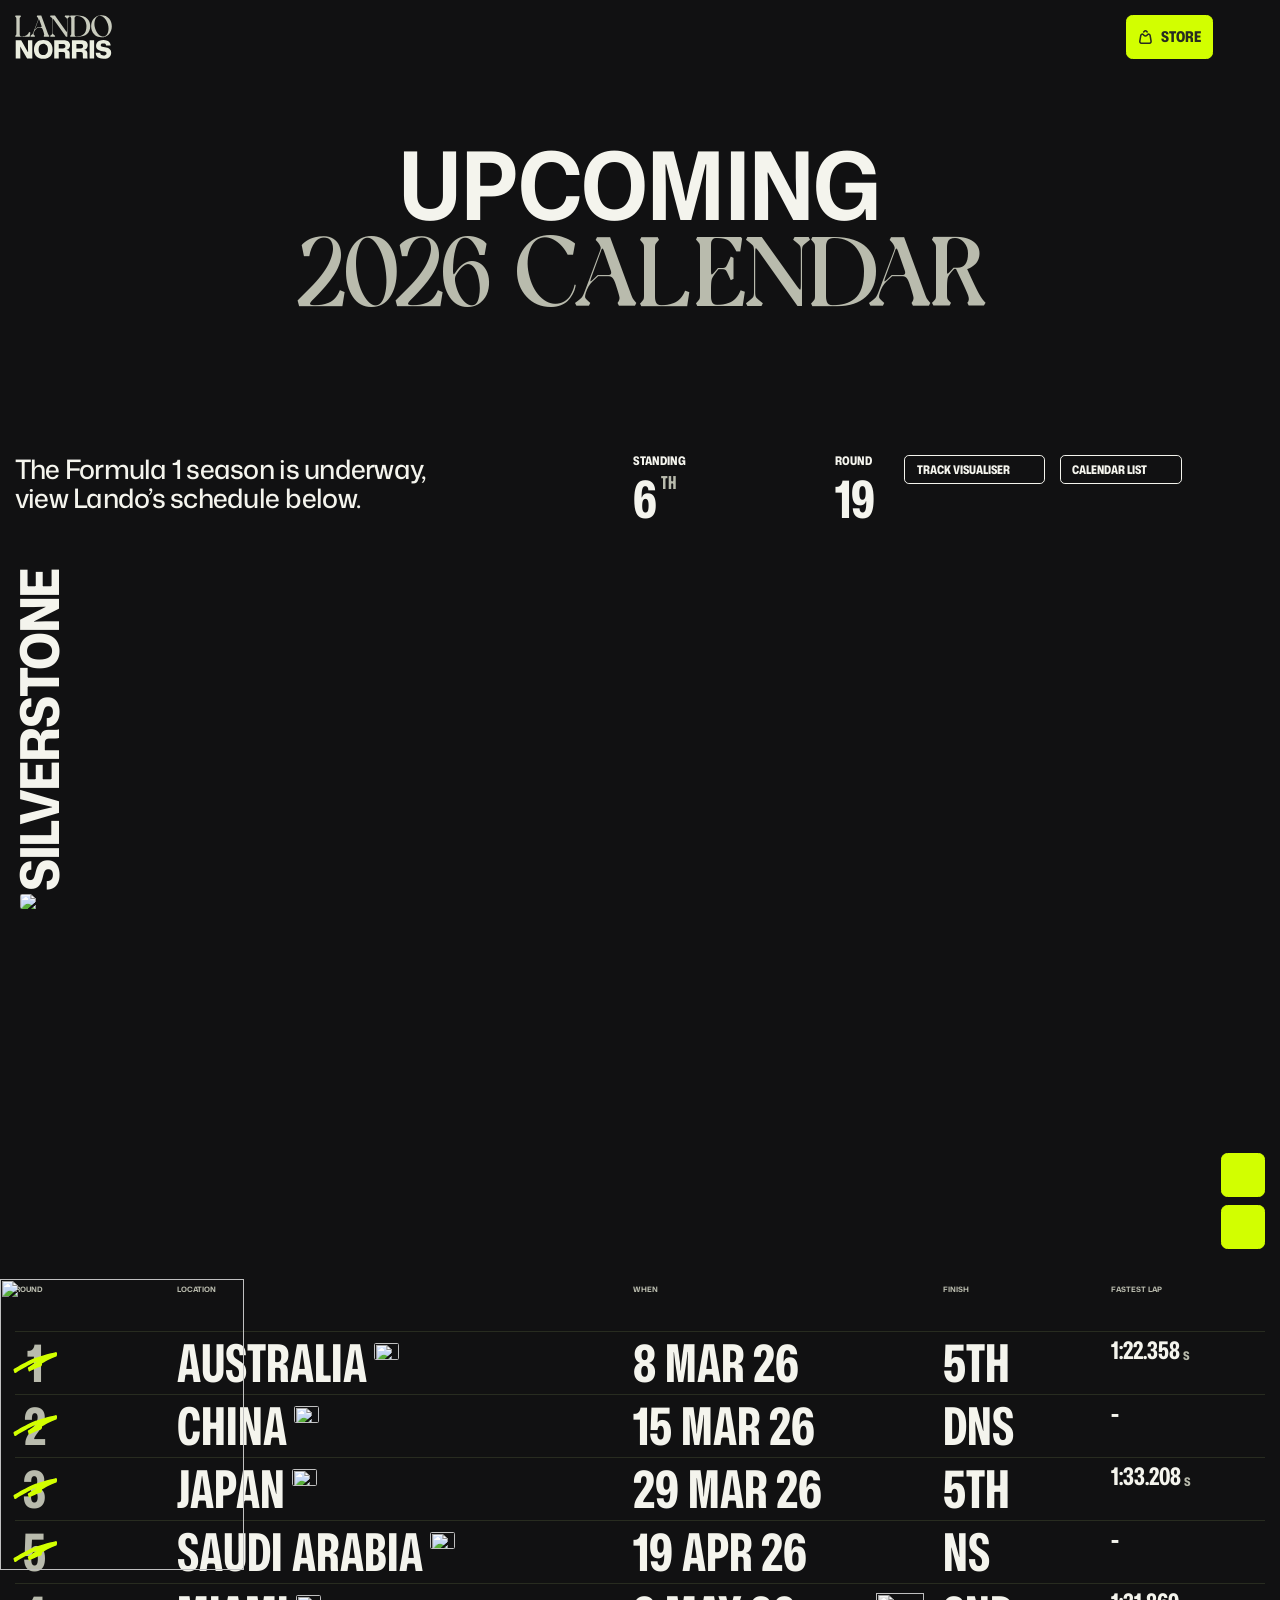
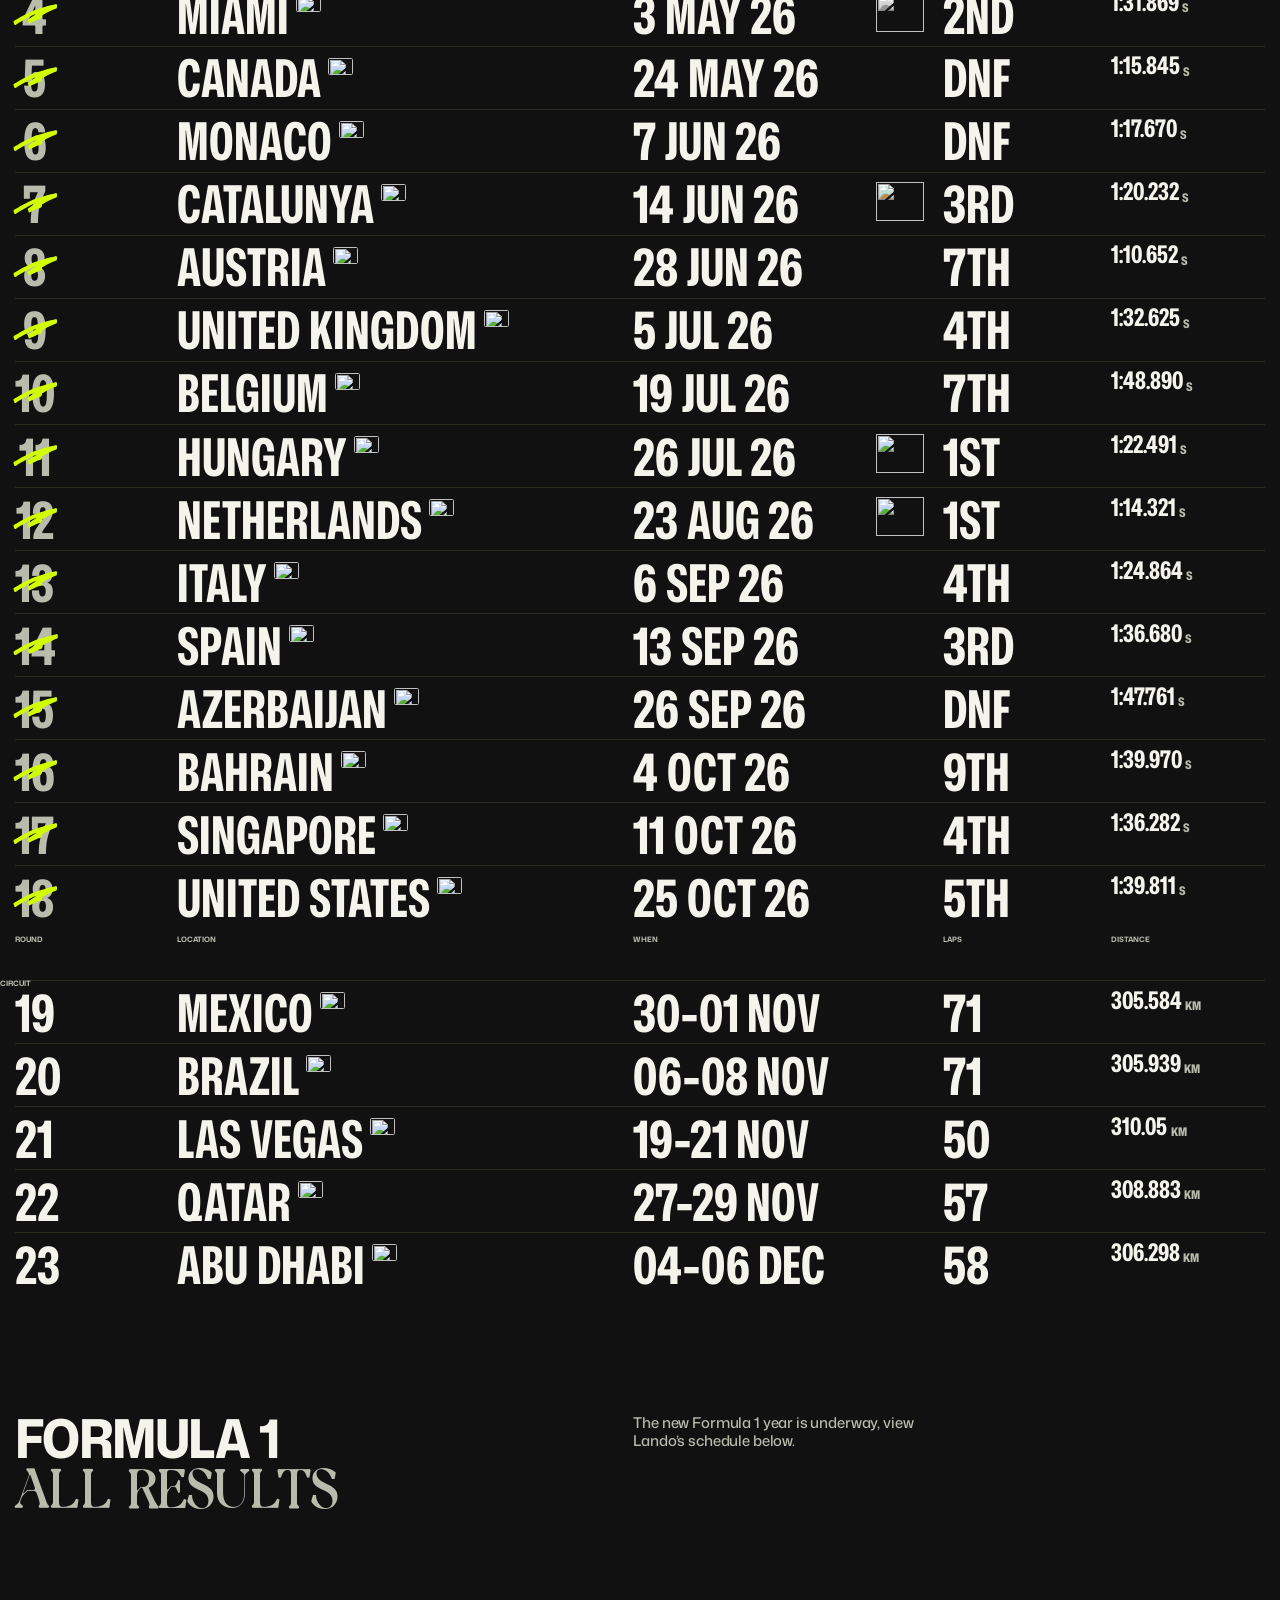
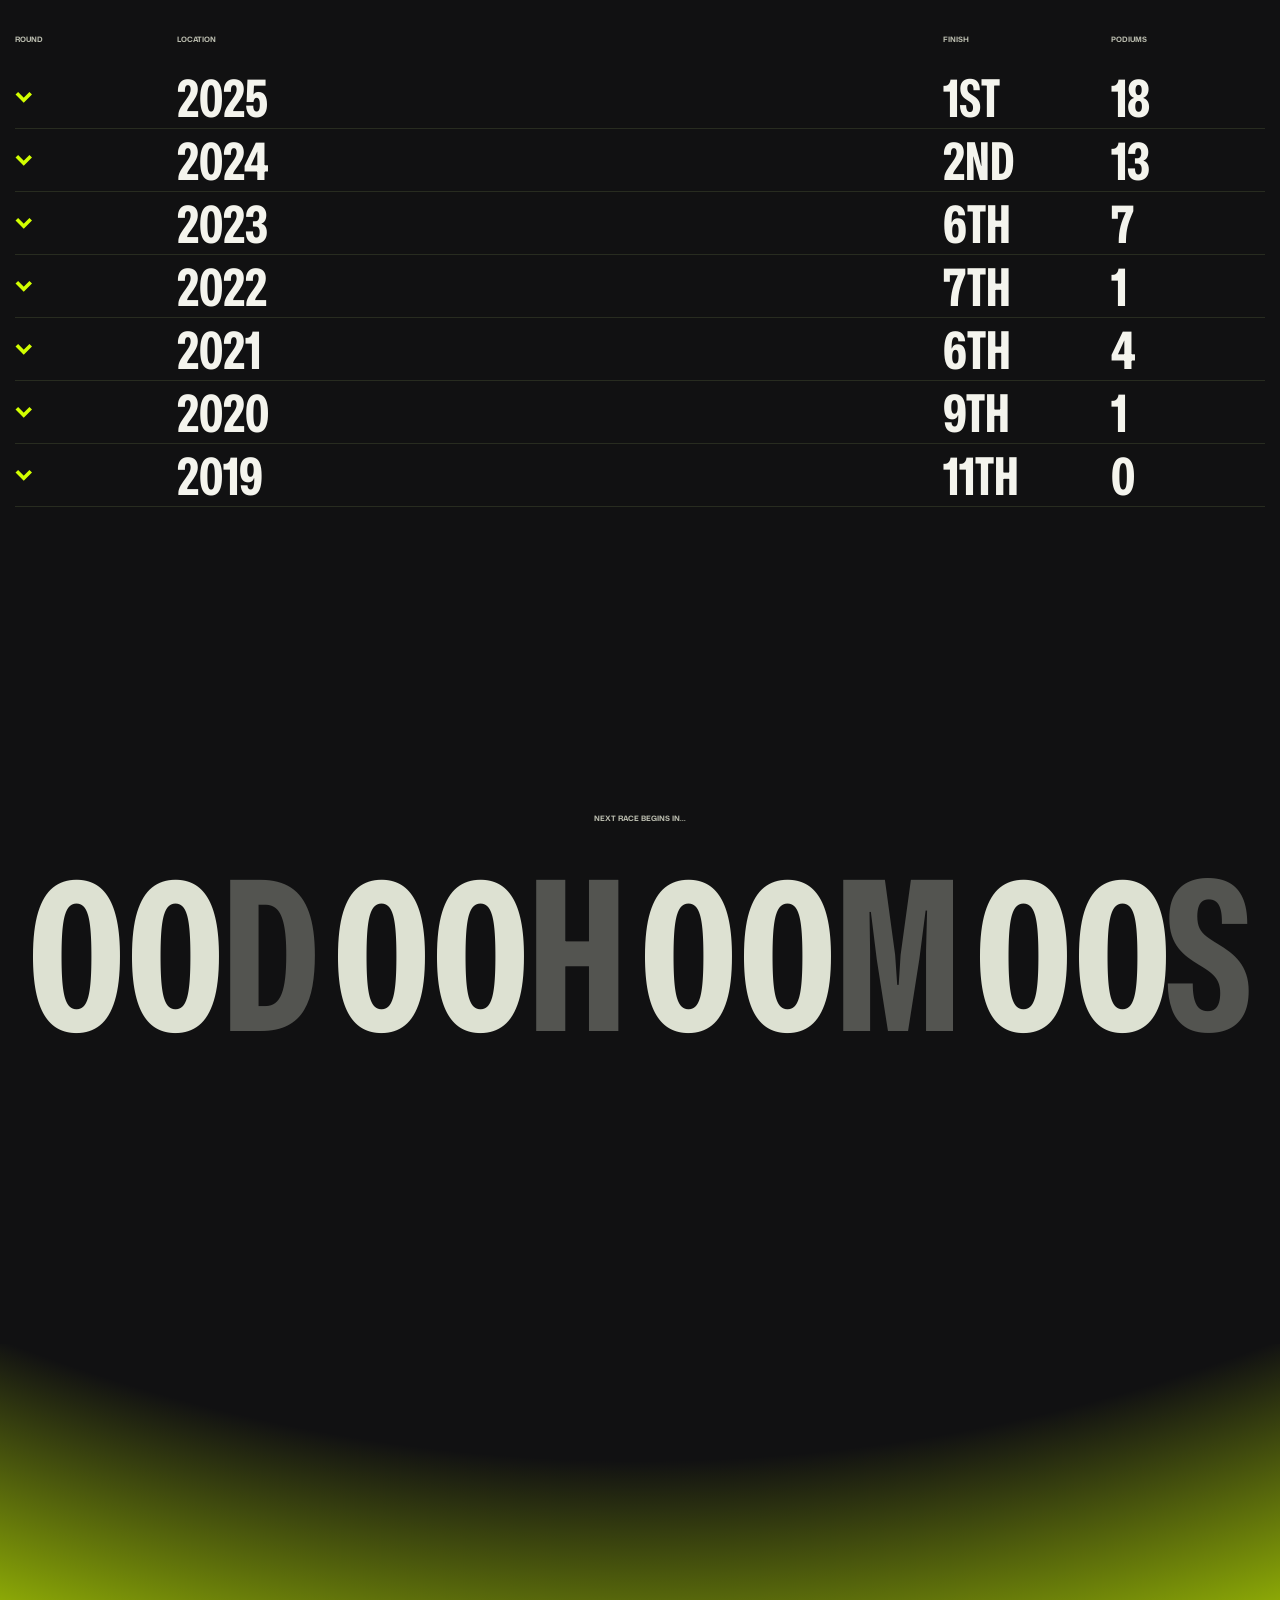
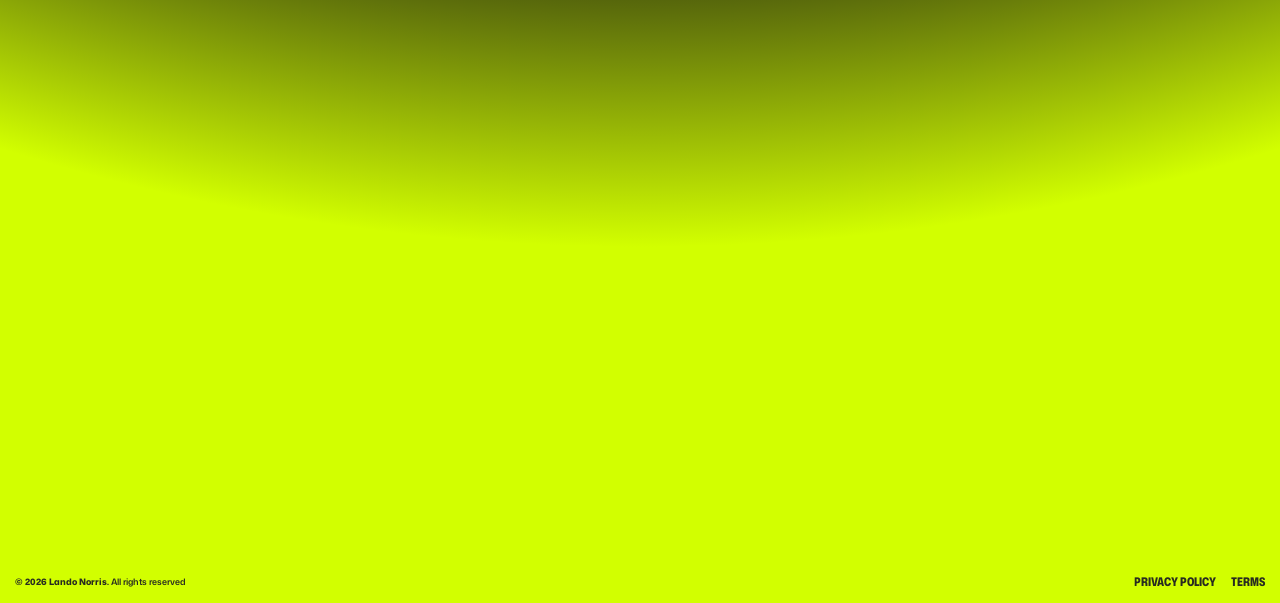
==== commit c82ab8a2: "boara" ====
--- a/calendar.html
+++ b/calendar.html
@@ -60,8 +60,34 @@
 
 <style>  
   .w-webflow-badge { display: none !important; }
-  .transition-w {	display: flex; }
-</style></head><body data-edit="true"><div class="css-main"><div class="css-root w-embed"><style>
+  .transition-w { display: none !important; pointer-events: none !important; }
+</style>
+<style>
+  /* Fix stuck preloader */
+  .transition-w { display: none !important; pointer-events: none !important; opacity: 0 !important; visibility: hidden !important; }
+  .page-w { opacity: 1 !important; visibility: visible !important; }
+</style>
+<script>
+  // Safe Polyfill for file:/// and smooth display
+  (function() {
+    if (window.location.protocol === 'file:') {
+      try {
+        var op = history.pushState;
+        history.pushState = function() { try { return op.apply(history, arguments); } catch(e){} };
+        var or = history.replaceState;
+        history.replaceState = function() { try { return or.apply(history, arguments); } catch(e){} };
+      } catch(e) {}
+    }
+    document.addEventListener('DOMContentLoaded', function() {
+      var tw = document.querySelector('.transition-w');
+      if (tw) { tw.style.display = 'none'; tw.remove(); }
+      var pw = document.querySelector('.page-w');
+      if (pw) { pw.removeAttribute('data-start'); pw.style.visibility = 'visible'; pw.style.opacity = '1'; }
+    });
+  })();
+</script>
+
+</head><body data-edit="true"><div class="css-main"><div class="css-root w-embed"><style>
 
   :root {
     /* Other variables */
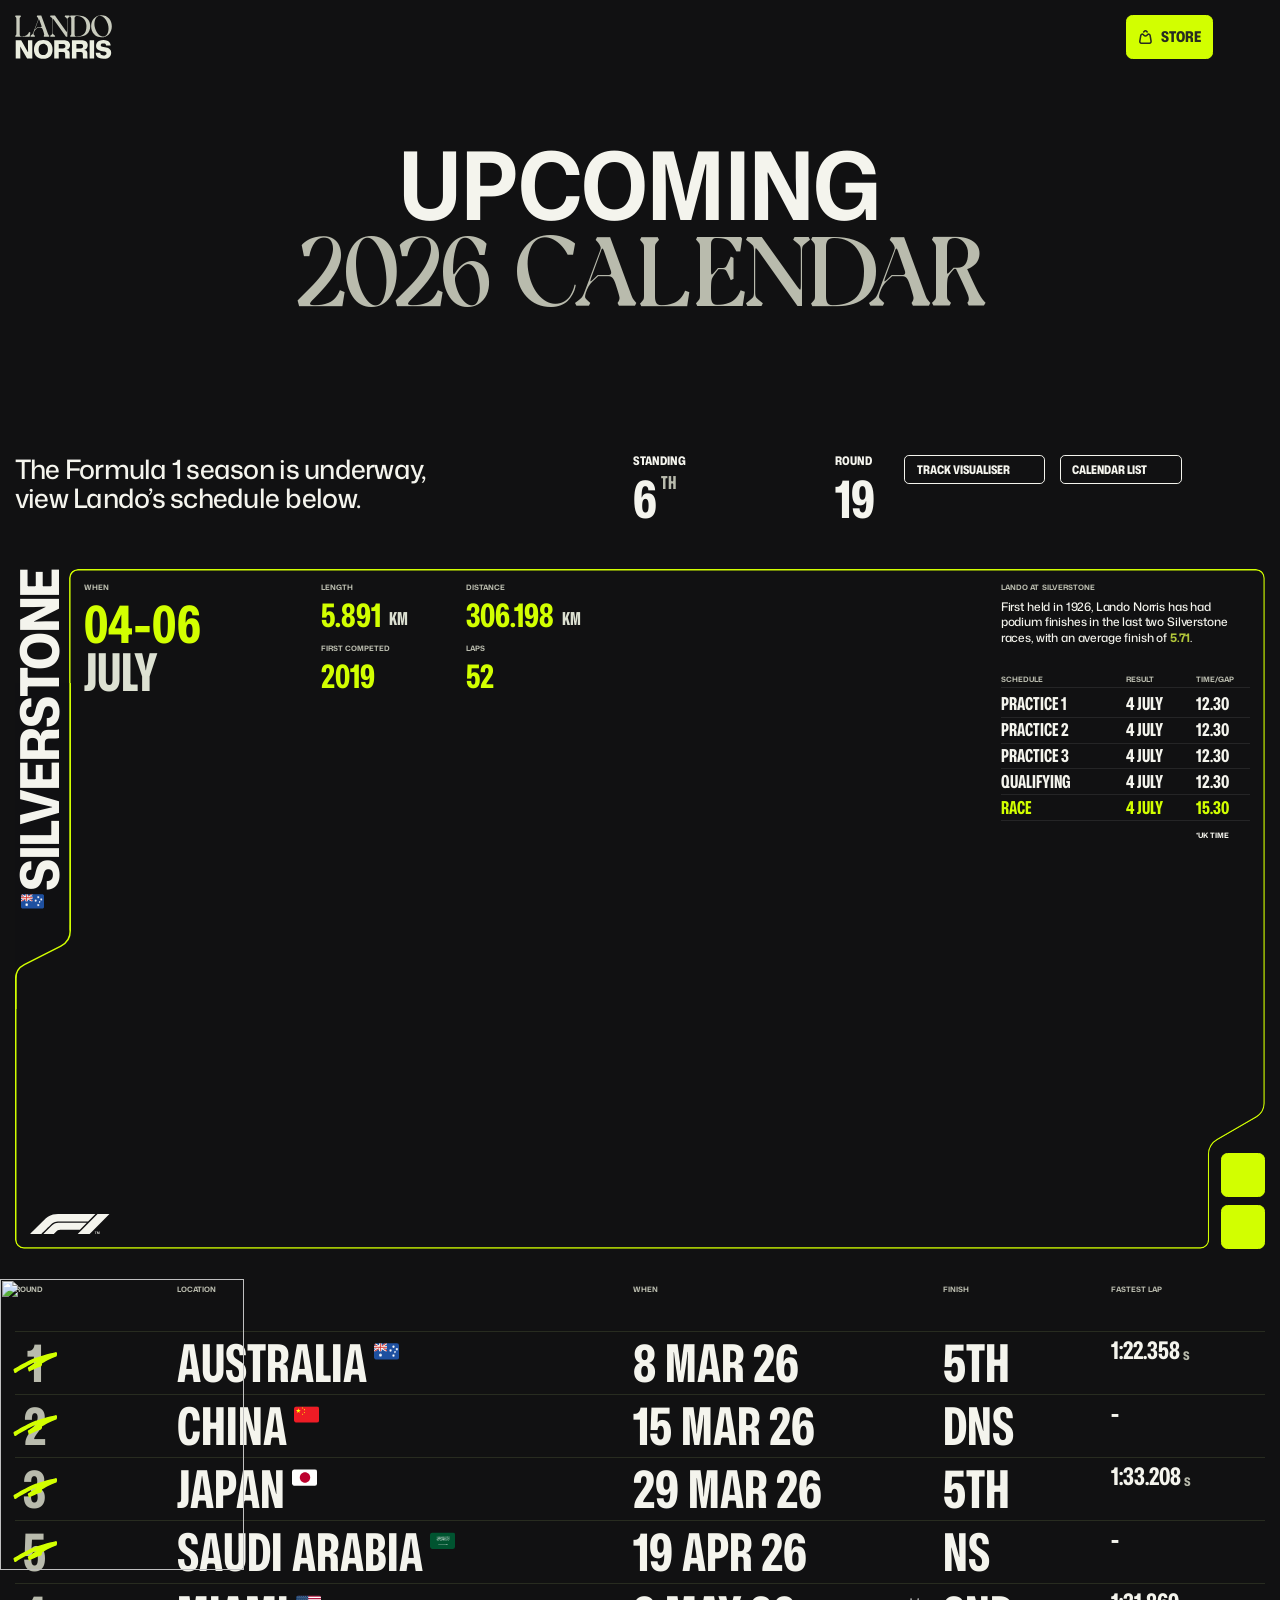
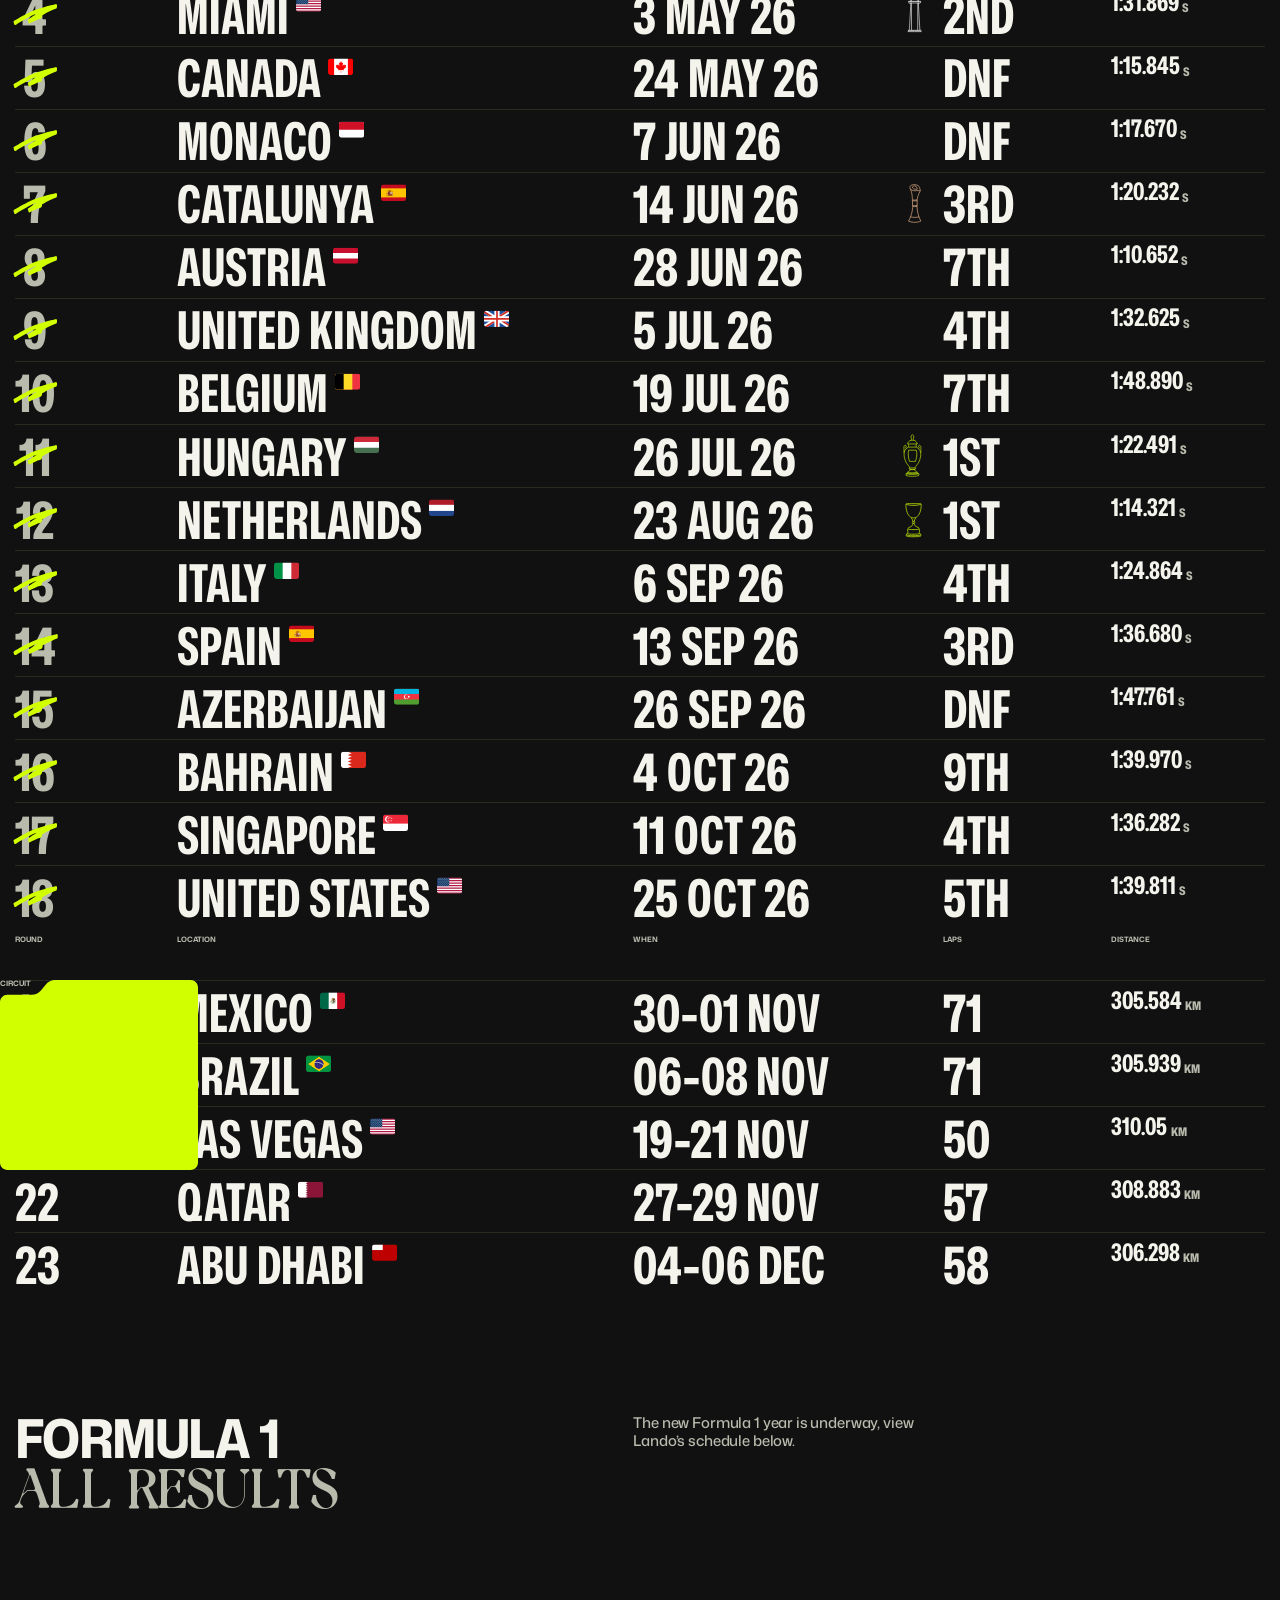
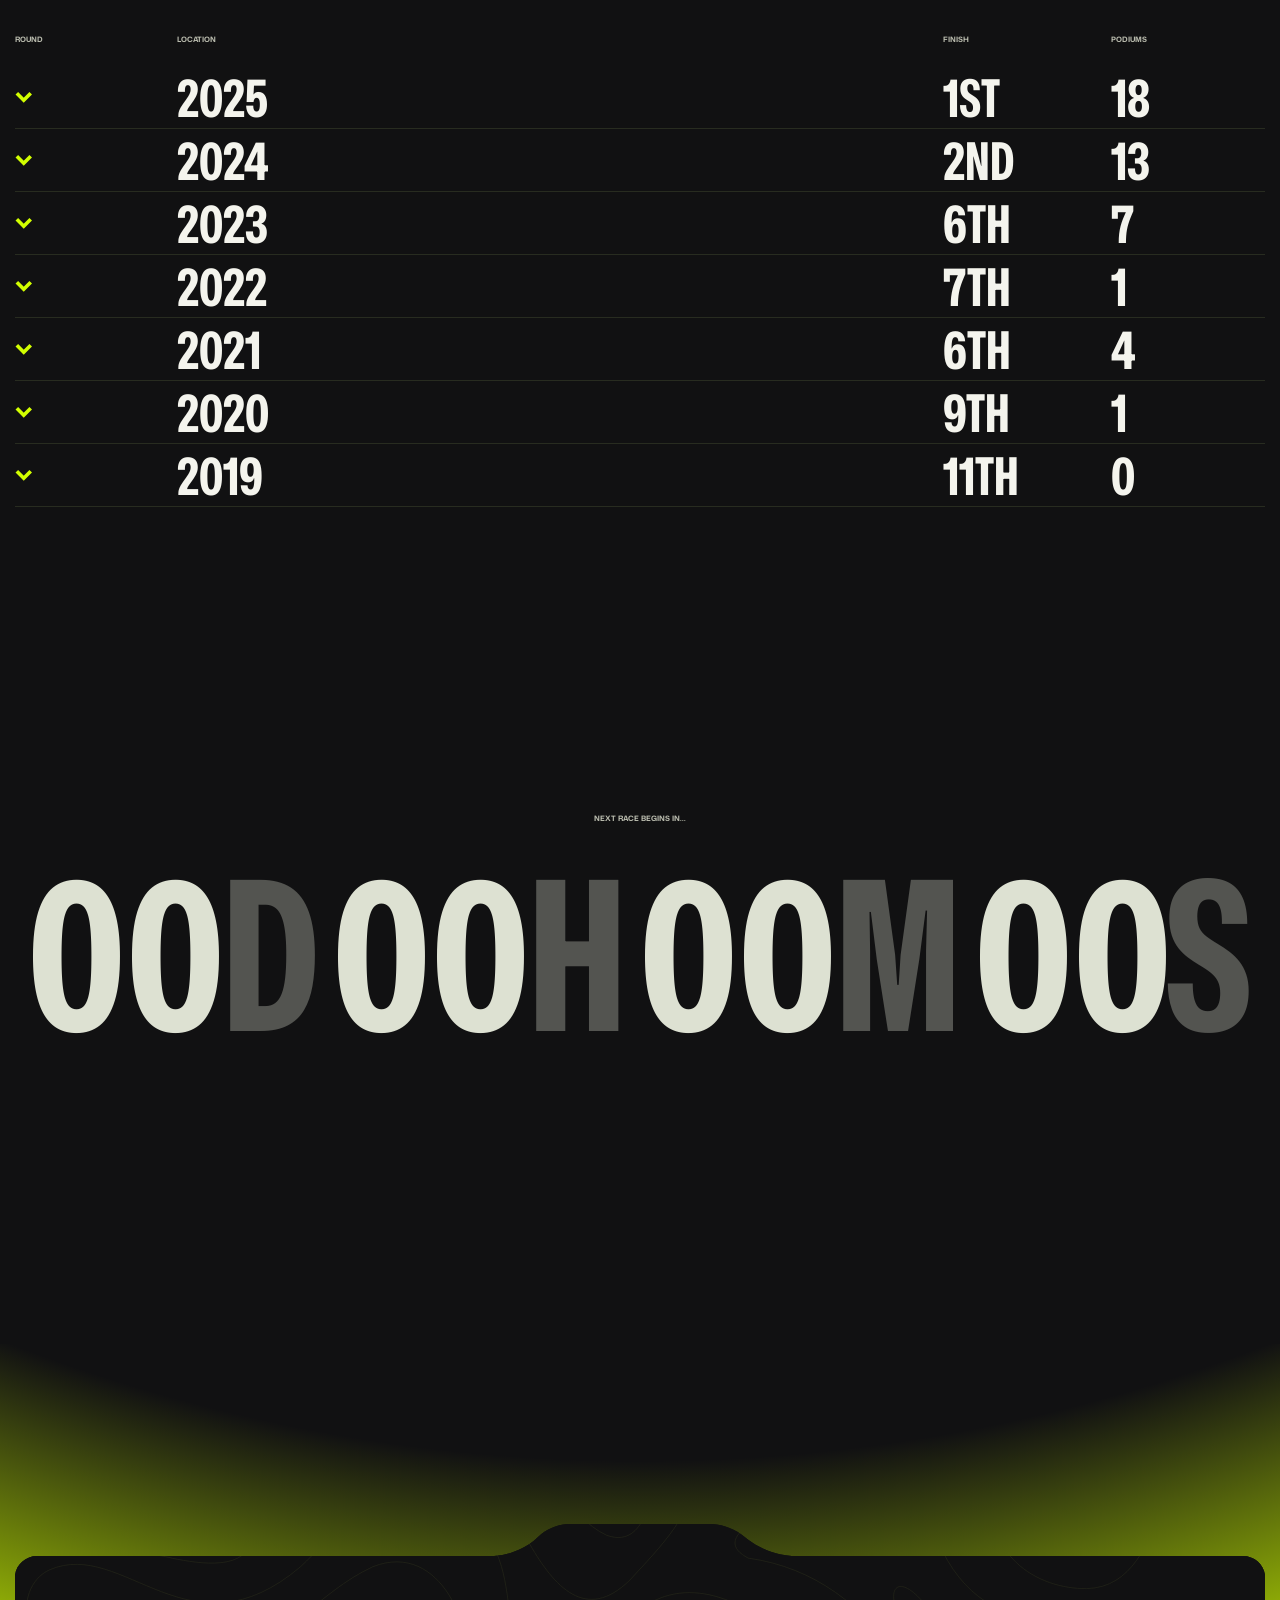
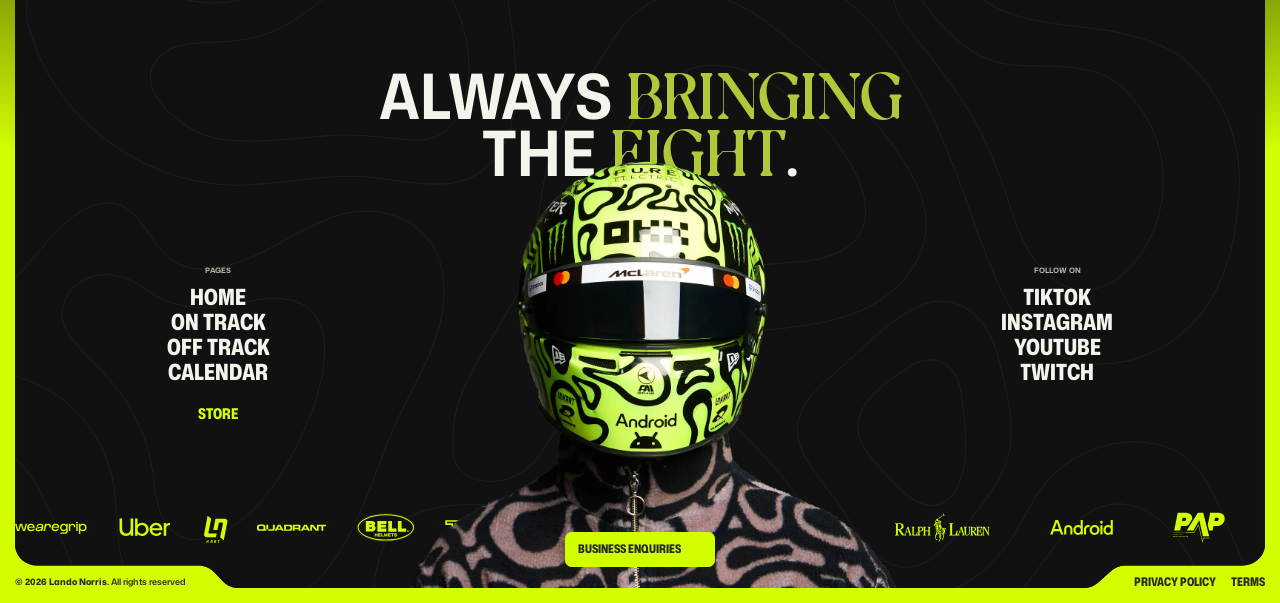
==== commit 889457c3: "ofdsfe" ====
--- a/calendar.html
+++ b/calendar.html
@@ -1,4 +1,4 @@
-<!DOCTYPE html><!-- Last Published: Sun Sep 13 2026 20:49:04 GMT+0000 (Coordinated Universal Time) --><html data-wf-domain="landonorris.com" data-wf-page="67e2bcd0a9be8c0045fd5b3f" data-wf-site="67b5a02dc5d338960b17a7e9" lang="en"><head><meta charset="utf-8"/><link href="https://cdn.prod.website-files.com" rel="preconnect" crossorigin="anonymous"/><title>2026 F1 Calendar – Race Dates, Sessions &amp; Results – Lando Norris</title><meta content="Add every practice, quali and Grand Prix to your diary and track Lando’s rank through 2026 with live session times, race results and past seasons." name="description"/><meta content="2026 F1 Calendar – Race Dates, Sessions &amp; Results – Lando Norris" property="og:title"/><meta content="Add every practice, quali and Grand Prix to your diary and track Lando’s rank through 2026 with live session times, race results and past seasons." property="og:description"/><meta content="https://cdn.prod.website-files.com/67b5a02dc5d338960b17a7e9/68eb91477bcf3ee7d055ab45_lando-OpenGraph.webp" property="og:image"/><meta content="2026 F1 Calendar – Race Dates, Sessions &amp; Results – Lando Norris" name="twitter:title"/><meta content="Add every practice, quali and Grand Prix to your diary and track Lando’s rank through 2026 with live session times, race results and past seasons." name="twitter:description"/><meta content="https://cdn.prod.website-files.com/67b5a02dc5d338960b17a7e9/68eb91477bcf3ee7d055ab45_lando-OpenGraph.webp" name="twitter:image"/><meta property="og:type" content="website"/><meta content="summary_large_image" name="twitter:card"/><meta content="width=device-width, initial-scale=1" name="viewport"/><link href="./assets/css/lando-offbrand.shared.6e09a725a.css" rel="stylesheet" type="text/css"/><script type="text/javascript">!function(o,c){var n=c.documentElement,t=" w-mod-";n.className+=t+"js",("ontouchstart"in o||o.DocumentTouch&&c instanceof DocumentTouch)&&(n.className+=t+"touch")}(window,document);</script><link href="https://cdn.prod.website-files.com/67b5a02dc5d338960b17a7e9/67b5a0969616f526f020ec0e_ln-favicon.png" rel="shortcut icon" type="image/x-icon"/><link href="https://cdn.prod.website-files.com/67b5a02dc5d338960b17a7e9/67b5a098cbef46b41e40dfd2_ln-webclip.png" rel="apple-touch-icon"/><script>(function(w,i,g){w[g]=w[g]||[];if(typeof w[g].push=='function')w[g].push.apply(w[g],Array.isArray(i)?i:[i]);})(window,['G-P8L2KTXDN0'],'google_tags_first_party');</script><script async="" src="/avljl2rk9q5pNjdiNWEwMmRjNWQzMzg5NjBiMTdhN2U5/7ZblqsTeeE5q7zjxhGjeEUmRx4o"></script><script type="text/javascript">window.dataLayer = window.dataLayer || [];function gtag(){dataLayer.push(arguments);}gtag('set', 'developer_id.dZGVlNj', true);gtag('set', 'developer_id.dYWYxNW', true);gtag('js', new Date());gtag('config', 'G-P8L2KTXDN0');</script><meta name="viewport" content="width=device-width,initial-scale=1,minimum-scale=1,maximum-scale=5">
+<!DOCTYPE html><!-- Last Published: Sun Sep 13 2026 20:49:04 GMT+0000 (Coordinated Universal Time) --><html data-wf-domain="landonorris.com" data-wf-page="67e2bcd0a9be8c0045fd5b3f" data-wf-site="67b5a02dc5d338960b17a7e9" lang="en"><head><meta charset="utf-8"/><link href="https://cdn.prod.website-files.com" rel="preconnect" crossorigin="anonymous"/><title>2026 F1 Calendar – Race Dates, Sessions &amp; Results – Lando Norris</title><meta content="Add every practice, quali and Grand Prix to your diary and track Lando’s rank through 2026 with live session times, race results and past seasons." name="description"/><meta content="2026 F1 Calendar – Race Dates, Sessions &amp; Results – Lando Norris" property="og:title"/><meta content="Add every practice, quali and Grand Prix to your diary and track Lando’s rank through 2026 with live session times, race results and past seasons." property="og:description"/><meta content="./assets/images/68eb91477bcf3ee7d055ab45_lando-OpenGraph.webp" property="og:image"/><meta content="2026 F1 Calendar – Race Dates, Sessions &amp; Results – Lando Norris" name="twitter:title"/><meta content="Add every practice, quali and Grand Prix to your diary and track Lando’s rank through 2026 with live session times, race results and past seasons." name="twitter:description"/><meta content="./assets/images/68eb91477bcf3ee7d055ab45_lando-OpenGraph.webp" name="twitter:image"/><meta property="og:type" content="website"/><meta content="summary_large_image" name="twitter:card"/><meta content="width=device-width, initial-scale=1" name="viewport"/><link href="./assets/css/lando-offbrand.shared.6e09a725a.css" rel="stylesheet" type="text/css"/><script type="text/javascript">!function(o,c){var n=c.documentElement,t=" w-mod-";n.className+=t+"js",("ontouchstart"in o||o.DocumentTouch&&c instanceof DocumentTouch)&&(n.className+=t+"touch")}(window,document);</script><link href="./assets/images/67b5a0969616f526f020ec0e_ln-favicon.png" rel="shortcut icon" type="image/x-icon"/><link href="./assets/images/67b5a098cbef46b41e40dfd2_ln-webclip.png" rel="apple-touch-icon"/><script>(function(w,i,g){w[g]=w[g]||[];if(typeof w[g].push=='function')w[g].push.apply(w[g],Array.isArray(i)?i:[i]);})(window,['G-P8L2KTXDN0'],'google_tags_first_party');</script><meta name="viewport" content="width=device-width,initial-scale=1,minimum-scale=1,maximum-scale=5">
 
 <!-- pre's -->
 <link rel="preconnect" href="https://cdn.prod.website-files.com" crossorigin>
@@ -45,17 +45,14 @@
 <!---------------------------------------------------------------->
 
 <!--
-<script async type="text/javascript" src="https://static.klaviyo.com/onsite/js/klaviyo.js?company_id=XWvzdS"></script>
+
 -->
 
 
 <!--
-<script type="text/javascript">
-var _iub = _iub || [];
-_iub.csConfiguration = {"lang":"en","preferenceCookie":{"expireAfter":180},"siteId":2095750,"cookiePolicyId":76795150, "banner":{ "acceptButtonCaptionColor":"#101400","acceptButtonColor":"#d2ff00","acceptButtonDisplay":true,"backgroundColor":"#101400","closeButtonRejects":true,"customizeButtonCaptionColor":"white","customizeButtonColor":"#101400","customizeButtonDisplay":true,"position":"float-top-center","textColor":"white" }};
-</script>
-<script type="text/javascript" src="//cs.iubenda.com/sync/2095750.js"></script>
-<script type="text/javascript" src="//cdn.iubenda.com/cs/iubenda_cs.js" charset="UTF-8" async></script>
+
+
+
 -->
 
 <style>  
@@ -521,7 +518,7 @@
   }
 
   .footer-layout-clip {
-    --mask-url: url('https://cdn.prod.website-files.com/67b5a02dc5d338960b17a7e9/67d2dd47cfe84bed1dce9542_ln4-footer-mask-desktop.svg');
+    --mask-url: url('./assets/svg/67d2dd47cfe84bed1dce9542_ln4-footer-mask-desktop.svg');
 
     /* Apply the image mask using the variable */
     -webkit-mask-image: var(--mask-url);
@@ -539,7 +536,7 @@
   /* ----- tablet */
   @media only screen and (max-width: 479px) {
     .footer-layout-clip {
-      --mask-url: url('https://cdn.prod.website-files.com/67b5a02dc5d338960b17a7e9/67e4213817c888515fa4855b_ln4-footer-mask-mobile.svg');
+      --mask-url: url('./assets/svg/67e4213817c888515fa4855b_ln4-footer-mask-mobile.svg');
     }
   }
 
@@ -582,7 +579,7 @@
   /* --------------------------------------- HELMET SECTION */
 
   [data-helmet-item] {
-    --mask-url: url('https://cdn.prod.website-files.com/67b5a02dc5d338960b17a7e9/67e2c781c4c953cd9e74eda5_ln4-2-helm-mask-fill.svg');
+    --mask-url: url('./assets/svg/67e2c781c4c953cd9e74eda5_ln4-2-helm-mask-fill.svg');
 
     /* Apply the image mask using the variable */
     -webkit-mask-image: var(--mask-url);
@@ -598,7 +595,7 @@
   }
   @media only screen and (max-width: 479px) {
     [data-helmet-item] {
-      --mask-url: url('https://cdn.prod.website-files.com/67b5a02dc5d338960b17a7e9/67eea130c0f25ef68ac8889e_ln4-helm-mob-refactor-lime-fill.svg');
+      --mask-url: url('./assets/svg/67eea130c0f25ef68ac8889e_ln4-helm-mob-refactor-lime-fill.svg');
     }
   }
 
@@ -708,7 +705,7 @@
   /* --------------------------------------- HELMET SECTION */
 
   .on-t-hero-stats-ui-box1-layout {
-    --mask-url: url('https://cdn.prod.website-files.com/67b5a02dc5d338960b17a7e9/67d86a1dced2fe748052517c_on-t-hero-stats-ui-box1-fill-c.svg');
+    --mask-url: url('./assets/svg/67d86a1dced2fe748052517c_on-t-hero-stats-ui-box1-fill-c.svg');
 
     /* Apply the image mask using the variable */
     -webkit-mask-image: var(--mask-url);
@@ -724,7 +721,7 @@
   }
 
   .calendar-track-mask {
-    --mask-url: url('https://cdn.prod.website-files.com/67b5a02dc5d338960b17a7e9/67d9a2eb367e13f117c827e5_ln-calendar-track-mask.svg');
+    --mask-url: url('./assets/svg/67d9a2eb367e13f117c827e5_ln-calendar-track-mask.svg');
 
     /* Apply the image mask using the variable */
     -webkit-mask-image: var(--mask-url);
@@ -805,7 +802,7 @@
   /* --------------------------------------- HELMET SECTION */
 
   [data-mask-case-left] {
-    --mask-url: url('https://cdn.prod.website-files.com/67b5a02dc5d338960b17a7e9/67dc3bc1e532f9b3f9fa140a_ln4-off-track-mask-case-left.svg');
+    --mask-url: url('./assets/svg/67dc3bc1e532f9b3f9fa140a_ln4-off-track-mask-case-left.svg');
 
     /* Apply the image mask using the variable */
     -webkit-mask-image: var(--mask-url);
@@ -821,7 +818,7 @@
   }
 
   [data-mask-case-right] {
-    --mask-url: url('https://cdn.prod.website-files.com/67b5a02dc5d338960b17a7e9/67dc3bc10751fc4431f3f2de_ln4-off-track-mask-case-right.svg');
+    --mask-url: url('./assets/svg/67dc3bc10751fc4431f3f2de_ln4-off-track-mask-case-right.svg');
 
     /* Apply the image mask using the variable */
     -webkit-mask-image: var(--mask-url);
@@ -837,7 +834,7 @@
   }
 
   [data-mask-callout-left] {
-    --mask-url: url('https://cdn.prod.website-files.com/67b5a02dc5d338960b17a7e9/67dc3bc14c14c40132cd0e39_ln4-off-track-mask-callout-right.svg');
+    --mask-url: url('./assets/svg/67dc3bc14c14c40132cd0e39_ln4-off-track-mask-callout-right.svg');
 
     /* Apply the image mask using the variable */
     -webkit-mask-image: var(--mask-url);
@@ -853,7 +850,7 @@
   }
 
   [data-mask-callout-right] {
-    --mask-url: url('https://cdn.prod.website-files.com/67b5a02dc5d338960b17a7e9/67dc3bc14a8d101c9c8ef1b5_ln4-off-track-mask-callout-left.svg');
+    --mask-url: url('./assets/svg/67dc3bc14a8d101c9c8ef1b5_ln4-off-track-mask-callout-left.svg');
 
     /* Apply the image mask using the variable */
     -webkit-mask-image: var(--mask-url);
@@ -1164,7 +1161,7 @@
         data-rive-state-machine="hamburger" 
         data-rive-fit="contain"  
         >
-</canvas></div></button></div><div class="page-ln4-pos"><a Title="Go to home" href="./index.html" class="nav-middle w-inline-block"><div class="page-ln4-svg w-embed"><canvas data-rive-ln4></canvas></div><div screen-reader="">Go to home</div></a></div></div><div data-nav-m="" class="nav-menu-w"><div class="nav-menu-inner c"><div class="nav-menu-grid"><div class="nav-menu-images-w"><div class="nav-menu-images-track"><div class="nav-menu-images-col"><div data-nav-img="1" class="nav-menu-img-w"><img src="https://cdn.prod.website-files.com/67b5a02dc5d338960b17a7e9/67dae5835c0649927438ae19_ln4-menu-img-1.webp" loading="lazy" alt="" sizes="(max-width: 736px) 100vw, 736px" srcset="https://cdn.prod.website-files.com/67b5a02dc5d338960b17a7e9/67dae5835c0649927438ae19_ln4-menu-img-1-p-500.webp 500w, https://cdn.prod.website-files.com/67b5a02dc5d338960b17a7e9/67dae5835c0649927438ae19_ln4-menu-img-1.webp 736w" class="menu-img-top"/><div class="menu-img-blends-w"><div class="menu-img-blend-1"></div><div class="menu-img-blend-2"></div><div class="menu-img-blend-3"></div><img src="https://cdn.prod.website-files.com/67b5a02dc5d338960b17a7e9/67dae5835c0649927438ae19_ln4-menu-img-1.webp" loading="lazy" alt="" sizes="(max-width: 736px) 100vw, 736px" srcset="https://cdn.prod.website-files.com/67b5a02dc5d338960b17a7e9/67dae5835c0649927438ae19_ln4-menu-img-1-p-500.webp 500w, https://cdn.prod.website-files.com/67b5a02dc5d338960b17a7e9/67dae5835c0649927438ae19_ln4-menu-img-1.webp 736w" class="menu-img-no-blend"/></div></div><div data-nav-img="3" class="nav-menu-img-w"><img src="https://cdn.prod.website-files.com/67b5a02dc5d338960b17a7e9/67dae5827466101f6aca77eb_ln4-menu-img-3.webp" loading="lazy" alt="" sizes="(max-width: 767px) 100vw, 735.998291015625px" srcset="https://cdn.prod.website-files.com/67b5a02dc5d338960b17a7e9/67dae5827466101f6aca77eb_ln4-menu-img-3-p-500.webp 500w, https://cdn.prod.website-files.com/67b5a02dc5d338960b17a7e9/67dae5827466101f6aca77eb_ln4-menu-img-3.webp 736w" class="menu-img-top"/><div class="menu-img-blends-w"><div class="menu-img-blend-1"></div><div class="menu-img-blend-2"></div><div class="menu-img-blend-3"></div><img src="https://cdn.prod.website-files.com/67b5a02dc5d338960b17a7e9/67dae5827466101f6aca77eb_ln4-menu-img-3.webp" loading="lazy" alt="" sizes="(max-width: 767px) 100vw, 735.998291015625px" srcset="https://cdn.prod.website-files.com/67b5a02dc5d338960b17a7e9/67dae5827466101f6aca77eb_ln4-menu-img-3-p-500.webp 500w, https://cdn.prod.website-files.com/67b5a02dc5d338960b17a7e9/67dae5827466101f6aca77eb_ln4-menu-img-3.webp 736w" class="menu-img-no-blend"/></div></div></div><div class="nav-menu-images-col"><div data-nav-img="2" class="nav-menu-img-w"><img src="https://cdn.prod.website-files.com/67b5a02dc5d338960b17a7e9/67dae5829bee1b4a7b936935_ln4-menu-img-2.webp" loading="lazy" alt="" sizes="(max-width: 767px) 100vw, 735.998291015625px" srcset="https://cdn.prod.website-files.com/67b5a02dc5d338960b17a7e9/67dae5829bee1b4a7b936935_ln4-menu-img-2-p-500.webp 500w, https://cdn.prod.website-files.com/67b5a02dc5d338960b17a7e9/67dae5829bee1b4a7b936935_ln4-menu-img-2.webp 736w" class="menu-img-top"/><div class="menu-img-blends-w"><div class="menu-img-blend-1"></div><div class="menu-img-blend-2"></div><div class="menu-img-blend-3"></div><img src="https://cdn.prod.website-files.com/67b5a02dc5d338960b17a7e9/67dae5829bee1b4a7b936935_ln4-menu-img-2.webp" loading="lazy" alt="" sizes="(max-width: 767px) 100vw, 735.998291015625px" srcset="https://cdn.prod.website-files.com/67b5a02dc5d338960b17a7e9/67dae5829bee1b4a7b936935_ln4-menu-img-2-p-500.webp 500w, https://cdn.prod.website-files.com/67b5a02dc5d338960b17a7e9/67dae5829bee1b4a7b936935_ln4-menu-img-2.webp 736w" class="menu-img-no-blend"/></div></div><div data-nav-img="5" class="nav-menu-img-w"><img src="https://cdn.prod.website-files.com/67b5a02dc5d338960b17a7e9/67dae5824cc4245e1e6cf501_ln4-menu-img-5.webp" loading="lazy" alt="Lando in F1 car" sizes="(max-width: 767px) 100vw, 735.998291015625px" srcset="https://cdn.prod.website-files.com/67b5a02dc5d338960b17a7e9/67dae5824cc4245e1e6cf501_ln4-menu-img-5-p-500.webp 500w, https://cdn.prod.website-files.com/67b5a02dc5d338960b17a7e9/67dae5824cc4245e1e6cf501_ln4-menu-img-5.webp 736w" class="menu-img-top"/><div class="menu-img-blends-w"><div class="menu-img-blend-1"></div><div class="menu-img-blend-2"></div><div class="menu-img-blend-3"></div><img src="https://cdn.prod.website-files.com/67b5a02dc5d338960b17a7e9/67dae5824cc4245e1e6cf501_ln4-menu-img-5.webp" loading="lazy" alt="Lando in F1 car" sizes="(max-width: 767px) 100vw, 735.998291015625px" srcset="https://cdn.prod.website-files.com/67b5a02dc5d338960b17a7e9/67dae5824cc4245e1e6cf501_ln4-menu-img-5-p-500.webp 500w, https://cdn.prod.website-files.com/67b5a02dc5d338960b17a7e9/67dae5824cc4245e1e6cf501_ln4-menu-img-5.webp 736w" class="menu-img-no-blend"/></div></div><div class="display-none"><div data-nav-img="4" class="nav-menu-img-w"><img src="https://cdn.prod.website-files.com/67b5a02dc5d338960b17a7e9/67dae582f6abf54adb515c73_ln4-menu-img-4.webp" loading="lazy" alt="" sizes="(max-width: 767px) 100vw, 735.998291015625px" srcset="https://cdn.prod.website-files.com/67b5a02dc5d338960b17a7e9/67dae582f6abf54adb515c73_ln4-menu-img-4-p-500.webp 500w, https://cdn.prod.website-files.com/67b5a02dc5d338960b17a7e9/67dae582f6abf54adb515c73_ln4-menu-img-4.webp 736w" class="menu-img-top"/><div class="menu-img-blends-w"><div class="menu-img-blend-1"></div><div class="menu-img-blend-2"></div><div class="menu-img-blend-3"></div><img src="https://cdn.prod.website-files.com/67b5a02dc5d338960b17a7e9/67dae582f6abf54adb515c73_ln4-menu-img-4.webp" loading="lazy" alt="" sizes="(max-width: 767px) 100vw, 735.998291015625px" srcset="https://cdn.prod.website-files.com/67b5a02dc5d338960b17a7e9/67dae582f6abf54adb515c73_ln4-menu-img-4-p-500.webp 500w, https://cdn.prod.website-files.com/67b5a02dc5d338960b17a7e9/67dae582f6abf54adb515c73_ln4-menu-img-4.webp 736w" class="menu-img-no-blend"/></div></div></div></div></div></div><div class="nav-menu-links-w"><div class="nav-menu-spacer"></div><div class="nav-menu-links-col"><div class="nav-menu-links-list"><a data-anim="text-hover" href="./index.html" class="nav-menu-link-w w-inline-block"><div split-text="chars" class="text-nav-link">Home</div><div class="nav-menu-link-current-svg w-embed"><svg width="100%" height="100%" viewBox="0 0 412 26" fill="none" xmlns="http://www.w3.org/2000/svg">
+</canvas></div></button></div><div class="page-ln4-pos"><a Title="Go to home" href="./index.html" class="nav-middle w-inline-block"><div class="page-ln4-svg w-embed"><canvas data-rive-ln4></canvas></div><div screen-reader="">Go to home</div></a></div></div><div data-nav-m="" class="nav-menu-w"><div class="nav-menu-inner c"><div class="nav-menu-grid"><div class="nav-menu-images-w"><div class="nav-menu-images-track"><div class="nav-menu-images-col"><div data-nav-img="1" class="nav-menu-img-w"><img src="./assets/images/67dae5835c0649927438ae19_ln4-menu-img-1.webp" loading="lazy" alt="" sizes="(max-width: 736px) 100vw, 736px" srcset="./assets/images/67dae5835c0649927438ae19_ln4-menu-img-1-p-500.webp 500w, ./assets/images/67dae5835c0649927438ae19_ln4-menu-img-1.webp 736w" class="menu-img-top"/><div class="menu-img-blends-w"><div class="menu-img-blend-1"></div><div class="menu-img-blend-2"></div><div class="menu-img-blend-3"></div><img src="./assets/images/67dae5835c0649927438ae19_ln4-menu-img-1.webp" loading="lazy" alt="" sizes="(max-width: 736px) 100vw, 736px" srcset="./assets/images/67dae5835c0649927438ae19_ln4-menu-img-1-p-500.webp 500w, ./assets/images/67dae5835c0649927438ae19_ln4-menu-img-1.webp 736w" class="menu-img-no-blend"/></div></div><div data-nav-img="3" class="nav-menu-img-w"><img src="./assets/images/67dae5827466101f6aca77eb_ln4-menu-img-3.webp" loading="lazy" alt="" sizes="(max-width: 767px) 100vw, 735.998291015625px" srcset="./assets/images/67dae5827466101f6aca77eb_ln4-menu-img-3-p-500.webp 500w, ./assets/images/67dae5827466101f6aca77eb_ln4-menu-img-3.webp 736w" class="menu-img-top"/><div class="menu-img-blends-w"><div class="menu-img-blend-1"></div><div class="menu-img-blend-2"></div><div class="menu-img-blend-3"></div><img src="./assets/images/67dae5827466101f6aca77eb_ln4-menu-img-3.webp" loading="lazy" alt="" sizes="(max-width: 767px) 100vw, 735.998291015625px" srcset="./assets/images/67dae5827466101f6aca77eb_ln4-menu-img-3-p-500.webp 500w, ./assets/images/67dae5827466101f6aca77eb_ln4-menu-img-3.webp 736w" class="menu-img-no-blend"/></div></div></div><div class="nav-menu-images-col"><div data-nav-img="2" class="nav-menu-img-w"><img src="./assets/images/67dae5829bee1b4a7b936935_ln4-menu-img-2.webp" loading="lazy" alt="" sizes="(max-width: 767px) 100vw, 735.998291015625px" srcset="./assets/images/67dae5829bee1b4a7b936935_ln4-menu-img-2-p-500.webp 500w, ./assets/images/67dae5829bee1b4a7b936935_ln4-menu-img-2.webp 736w" class="menu-img-top"/><div class="menu-img-blends-w"><div class="menu-img-blend-1"></div><div class="menu-img-blend-2"></div><div class="menu-img-blend-3"></div><img src="./assets/images/67dae5829bee1b4a7b936935_ln4-menu-img-2.webp" loading="lazy" alt="" sizes="(max-width: 767px) 100vw, 735.998291015625px" srcset="./assets/images/67dae5829bee1b4a7b936935_ln4-menu-img-2-p-500.webp 500w, ./assets/images/67dae5829bee1b4a7b936935_ln4-menu-img-2.webp 736w" class="menu-img-no-blend"/></div></div><div data-nav-img="5" class="nav-menu-img-w"><img src="./assets/images/67dae5824cc4245e1e6cf501_ln4-menu-img-5.webp" loading="lazy" alt="Lando in F1 car" sizes="(max-width: 767px) 100vw, 735.998291015625px" srcset="./assets/images/67dae5824cc4245e1e6cf501_ln4-menu-img-5-p-500.webp 500w, ./assets/images/67dae5824cc4245e1e6cf501_ln4-menu-img-5.webp 736w" class="menu-img-top"/><div class="menu-img-blends-w"><div class="menu-img-blend-1"></div><div class="menu-img-blend-2"></div><div class="menu-img-blend-3"></div><img src="./assets/images/67dae5824cc4245e1e6cf501_ln4-menu-img-5.webp" loading="lazy" alt="Lando in F1 car" sizes="(max-width: 767px) 100vw, 735.998291015625px" srcset="./assets/images/67dae5824cc4245e1e6cf501_ln4-menu-img-5-p-500.webp 500w, ./assets/images/67dae5824cc4245e1e6cf501_ln4-menu-img-5.webp 736w" class="menu-img-no-blend"/></div></div><div class="display-none"><div data-nav-img="4" class="nav-menu-img-w"><img src="./assets/images/67dae582f6abf54adb515c73_ln4-menu-img-4.webp" loading="lazy" alt="" sizes="(max-width: 767px) 100vw, 735.998291015625px" srcset="./assets/images/67dae582f6abf54adb515c73_ln4-menu-img-4-p-500.webp 500w, ./assets/images/67dae582f6abf54adb515c73_ln4-menu-img-4.webp 736w" class="menu-img-top"/><div class="menu-img-blends-w"><div class="menu-img-blend-1"></div><div class="menu-img-blend-2"></div><div class="menu-img-blend-3"></div><img src="./assets/images/67dae582f6abf54adb515c73_ln4-menu-img-4.webp" loading="lazy" alt="" sizes="(max-width: 767px) 100vw, 735.998291015625px" srcset="./assets/images/67dae582f6abf54adb515c73_ln4-menu-img-4-p-500.webp 500w, ./assets/images/67dae582f6abf54adb515c73_ln4-menu-img-4.webp 736w" class="menu-img-no-blend"/></div></div></div></div></div></div><div class="nav-menu-links-w"><div class="nav-menu-spacer"></div><div class="nav-menu-links-col"><div class="nav-menu-links-list"><a data-anim="text-hover" href="./index.html" class="nav-menu-link-w w-inline-block"><div split-text="chars" class="text-nav-link">Home</div><div class="nav-menu-link-current-svg w-embed"><svg width="100%" height="100%" viewBox="0 0 412 26" fill="none" xmlns="http://www.w3.org/2000/svg">
   <path d="M0 2h73.539c5.858 0 11.47 2.35 15.58 6.525l8.565 8.7a21.863 21.863 0 0 0 15.58 6.525h72.678c6.045 0 11.82-2.503 15.954-6.914l6.485-6.922A21.865 21.865 0 0 1 224.336 3h76.752a21.864 21.864 0 0 1 16.806 7.88l4.362 5.24A21.864 21.864 0 0 0 339.063 24H412" 
         stroke="currentColor" stroke-width="6"/>
 </svg></div></a><a data-anim="text-hover" href="./on-track.html" class="nav-menu-link-w w-inline-block"><div split-text="chars" class="text-nav-link">On Track</div><div class="nav-menu-link-current-svg w-embed"><svg width="100%" height="100%" viewBox="0 0 412 26" fill="none" xmlns="http://www.w3.org/2000/svg">
@@ -1188,7 +1185,7 @@
         >
 </canvas></div></div><div data-nav-link-highlight="" split-text="lines" class="text-eyebrow">mclaren f1 since 2019</div></div></div><div class="nav-menu-social-w"><a data-nav-link-highlight="" data-anim="text-hover" href="mailto:business@landonorris.com" class="text-link-w w-inline-block"><div class="text-clip-w"><div split-text="chars" class="btn-text">business enquiries </div></div></a><div class="callout-socials-links-layout"><a data-nav-link-highlight="" data-anim="text-hover" href="https://www.tiktok.com/@landonorris" target="_blank" class="text-link-w w-inline-block"><div class="text-clip-w"><div split-text="chars" class="btn-text">tiktok</div></div></a><a data-nav-link-highlight="" data-anim="text-hover" href="https://www.instagram.com/lando" target="_blank" class="text-link-w w-inline-block"><div class="text-clip-w"><div split-text="chars" class="btn-text">instagram</div></div></a><a data-nav-link-highlight="" data-anim="text-hover" href="https://www.youtube.com/landonorris04" target="_blank" class="text-link-w w-inline-block"><div class="text-clip-w"><div split-text="chars" class="btn-text">youtube</div></div></a><a data-nav-link-highlight="" data-anim="text-hover" href="https://www.twitch.tv/landonorris" target="_blank" class="text-link-w w-inline-block"><div class="text-clip-w"><div split-text="chars" class="btn-text">Twitch</div></div></a></div></div></div></div></div><div class="nav-menu-bg"></div></div><div data-mob-landscape="" class="mob-landscape-block"><div class="mob-landscape-rive w-embed"><canvas data-rive-mob-landscape></canvas></div><div class="text-title-reg-mona">Please rotate your device,<br/><span class="text-title-reg-brier">This is a vertical drive. </span></div></div></div><div class="scroll-indicator"><div class="scroll-indicator-bar"></div></div><div class="top-marker"></div><div class="transition-w"><div class="transition-rive w-embed"><canvas data-rive-primary></canvas></div><div class="transition-btn"><a data-btn-rive-rotate="false" data-anim="text-hover" data-btn-rive-hover="" data-theme="lime" data-wf--button-primary--variant="base" href="#" class="btn-w w-inline-block"><div class="btn-inner"><div class="btn-inner-text-w"><div split-text="chars" class="btn-text">Load Norris</div></div></div></a></div><div class="js__embed w-embed w-script"><!--
 <script src="./assets/js/transitions-rive-isolate.js"></script>
---></div></div><div data-start="hidden" overflow-clip="x" class="page-w"><main data-taxi="" class="main-w"><div data-nav-theme-target="light" data-taxi-view="" data-page="calendar" class="taxi-w calendar"><div class="s-group z-10"><section data-hero-animation-container="" class="s is-calendar-hero"><div class="c is-calendar-hero"><div class="spacer is-calendar-hero"></div><div class="calendar-hero-layout"><h1 class="text-impact-lg-mona">Upcoming<br/><span class="text-impact-lg-brier c-grey-on-track">2026 calendar</span></h1><div class="calendar-hero-rive-w"><div class="calendar-hero-rive w-embed"><canvas data-rive-object
+--></div></div><div data-start="visible" overflow-clip="x" class="page-w"><main data-taxi="" class="main-w"><div data-nav-theme-target="light" data-taxi-view="" data-page="calendar" class="taxi-w calendar"><div class="s-group z-10"><section data-hero-animation-container="" class="s is-calendar-hero"><div class="c is-calendar-hero"><div class="spacer is-calendar-hero"></div><div class="calendar-hero-layout"><h1 class="text-impact-lg-mona">Upcoming<br/><span class="text-impact-lg-brier c-grey-on-track">2026 calendar</span></h1><div class="calendar-hero-rive-w"><div class="calendar-hero-rive w-embed"><canvas data-rive-object
         data-rive-file="signature"
         data-rive-artboard="signature"
         data-rive-state-machine="signature_play" 
@@ -1325,7 +1322,7 @@
 </svg></div><div class="calendar-f1-logo"><div class="calendar-f1-logo-svg w-embed"><svg width="100%" height="100%" viewBox="0 0 109 27" fill="none" xmlns="http://www.w3.org/2000/svg">
   <path d="M91.232 27h.563v-2.604h.01L92.74 27h.486l.936-2.604h.01V27h.562v-3.374h-.823l-.907 2.642h-.01l-.93-2.642h-.832V27Zm-3.113-2.864h1.067V27h.59v-2.864h1.074v-.51h-2.731v.51ZM81.254 27l27-27h-16.25l-27 27h16.25Zm-3.871-15.242H44.698c-9.962 0-11.705.529-15.971 4.795A9748.624 9748.624 0 0 1 18.254 27h14.16l3.377-3.378c2.22-2.22 3.366-2.45 8.03-2.45h24.15l9.412-9.414Zm-49.092 2.87c-2.947 2.78-9.36 9.009-12.815 12.372H.254S12.45 14.838 19.23 8.165C26.215 1.517 29.697 0 42.508 0h46.634L79.044 10.097H43.455c-9.002 0-11.024.624-15.164 4.53Z" 
   fill="currentColor"/>
-  </svg></div></div><div data-gl="tracks" class="calendar-track-gl-target"></div><div class="calendar-mobile-frame top"><img src="https://cdn.prod.website-files.com/67b5a02dc5d338960b17a7e9/67e44614d20fa1a0842c69bc_ln4-track-vis-mobile-top.svg" loading="lazy" alt="" class="image"/></div><div class="calendar-mobile-frame middle"><img src="https://cdn.prod.website-files.com/67b5a02dc5d338960b17a7e9/67e44614d20fa1a0842c69b8_ln4-track-vis-mobile-middle.svg" loading="lazy" alt="" class="image"/></div><div class="calendar-mobile-frame bottom"><img src="https://cdn.prod.website-files.com/67b5a02dc5d338960b17a7e9/67e446142a7000c477c6e943_ln4-track-vis-mobile-bottom.svg" loading="lazy" alt="" class="image"/></div></div><div class="calendar-track-title-w"><div class="calendar-track-title-layout"><div data-cal-target="circuit-name" class="text-title-lg-mona text-vertical z-10">Silverstone</div><div class="flag-w is-md is-ui"><img src="https://cdn.prod.website-files.com/67b5a02dc5d338960b17a7e9/67d847cd592531828bd88498_ln4-flag-Australia.svg" loading="lazy" data-cal-target="circuit-flag" alt="Australian flag" class="flag-img"/></div></div><img src="https://cdn.prod.website-files.com/67b5a02dc5d338960b17a7e9/67d9a787cb8c1b228ddf54f9_ln-calendar-track-frame-segment.svg" loading="lazy" alt="" class="calendar-track-frame-segment"/></div><div class="calendar-track-controls-w"><div data-cal-control="next-item"><a title="" data-btn-rive-rotate="false" data-btn-rive-hover="" href="#" class="btn-w icon-only w-inline-block"><div class="btn-inner"><div class="btn-icon-w"><div class="btn-rive-w is-large w-embed"><canvas data-rive-object
+  </svg></div></div><div data-gl="tracks" class="calendar-track-gl-target"></div><div class="calendar-mobile-frame top"><img src="./assets/svg/67e44614d20fa1a0842c69bc_ln4-track-vis-mobile-top.svg" loading="lazy" alt="" class="image"/></div><div class="calendar-mobile-frame middle"><img src="./assets/svg/67e44614d20fa1a0842c69b8_ln4-track-vis-mobile-middle.svg" loading="lazy" alt="" class="image"/></div><div class="calendar-mobile-frame bottom"><img src="./assets/svg/67e446142a7000c477c6e943_ln4-track-vis-mobile-bottom.svg" loading="lazy" alt="" class="image"/></div></div><div class="calendar-track-title-w"><div class="calendar-track-title-layout"><div data-cal-target="circuit-name" class="text-title-lg-mona text-vertical z-10">Silverstone</div><div class="flag-w is-md is-ui"><img src="./assets/svg/67d847cd592531828bd88498_ln4-flag-Australia.svg" loading="lazy" data-cal-target="circuit-flag" alt="Australian flag" class="flag-img"/></div></div><img src="./assets/svg/67d9a787cb8c1b228ddf54f9_ln-calendar-track-frame-segment.svg" loading="lazy" alt="" class="calendar-track-frame-segment"/></div><div class="calendar-track-controls-w"><div data-cal-control="next-item"><a title="" data-btn-rive-rotate="false" data-btn-rive-hover="" href="#" class="btn-w icon-only w-inline-block"><div class="btn-inner"><div class="btn-icon-w"><div class="btn-rive-w is-large w-embed"><canvas data-rive-object
         data-rive-file="btn-ui"
         data-rive-artboard="arrow"
         data-rive-state-machine="arrow" 
@@ -1339,64 +1336,64 @@
         data-rive-hover="false"
         data-rive-fit="contain"  
         >
-</canvas></div></div></div></a></div></div></div></div><div data-cal-wrap=""><div id="calendar-list" class="c is-f1-highlight-outer"><div data-mouse-area="highlights" data-stat-list="" class="f1-highlight-collection-w"><div class="f1-highlight-grid top"><div data-hide="" class="eyebrow-w c-grey-on-track"><div data-anim-high="right, lime" split-text="lines" class="text-eyebrow dt-only">Round</div><div class="text-eyebrow mob-only">Rnd</div></div><div class="eyebrow-w c-grey-on-track"><div data-anim-high="right, lime" split-text="lines" class="text-eyebrow">Location</div></div><div data-hide="m" class="eyebrow-w c-grey-on-track"><div data-anim-high="right, lime" split-text="lines" class="text-eyebrow">When</div></div><div class="eyebrow-w c-grey-on-track"><div data-anim-high="right, lime" split-text="lines" class="text-eyebrow">Finish</div></div><div class="eyebrow-w c-grey-on-track"><div data-anim-high="right, lime" split-text="lines" class="text-eyebrow">fastest lap</div></div></div><div class="f1-highlight-collection w-dyn-list"><div role="list" class="f1-highlight-list w-dyn-items"><div data-cal-item="" data-stat-item="" role="listitem" class="f1-highlight-grid is-previous w-dyn-item"><div class="display-none"><img src="https://cdn.prod.website-files.com/67b5a02dc5d338960b17a7e9/67dae5824cc4245e1e6cf501_ln4-menu-img-5.webp" loading="lazy" data-stat-hover-img="" alt="" class="f1-highlight-img-item w-dyn-bind-empty"/></div><div class="f1-highlight-grid-item"><div class="f1-highlight-item-round-w cal-previous"><div data-text-format="round" class="text-on-t-stat-label-major">1</div><div class="f1-highlight-round-svg w-embed"><svg width="69" height="33" viewBox="0 0 69 33" fill="none" xmlns="http://www.w3.org/2000/svg">
-  <path d="M37.077 15.373c-.147.013-.301-.005-.437.04-1.109.361-2.239.673-3.31 1.114-1.437.59-2.833 1.286-4.246 1.931-1.547.708-3.046 1.509-4.618 2.165-.715.298-1.399.686-2.072 1.068-2.285 1.29-4.52 2.683-6.863 3.865-1.486.752-2.85 1.657-4.238 2.557a159.791 159.791 0 0 1-5.47 3.357c-.71.418-1.46.777-2.224 1.088-.8.326-1.203.164-1.512-.616a63.493 63.493 0 0 1-1.234-3.426c-.09-.266-.076-.578-.057-.863.039-.622.306-1.086.895-1.397.991-.518 1.953-1.088 2.925-1.648.969-.56 1.944-1.111 2.896-1.7a120.543 120.543 0 0 1 7.084-4.065c2.798-1.479 5.56-3.019 8.38-4.45 2.125-1.077 4.302-2.059 6.483-3.018C31.282 10.57 33.141 9.83 35 9.113a66.936 66.936 0 0 1 4.134-1.45c2.554-.802 5.11-1.608 7.688-2.326 4.03-1.119 8.04-2.339 12.141-3.203 1.859-.39 3.695-.875 5.537-1.34.564-.142 1.111-.354 1.666-.539 1.065-.353 2.127.233 2.3 1.328.099.62.113 1.26.098 1.89-.018.677-.059 1.362-.185 2.028-.162.843-.51 1.586-1.504 1.747-.193.03-.381.088-.56.16-1.928.798-3.876 1.565-5.777 2.424-1.683.76-3.31 1.633-5.025 2.329-.585.235-1.138.556-1.688.861-.897.492-1.795.967-2.768 1.306-.453.156-.857.456-1.274.703-1.166.696-2.27 1.5-3.557 1.981-.727.275-1.079.835-.989 1.602.09.814-.145 1.542-.476 2.254-.605 1.298-1.504 2.202-2.995 2.507-2.248.455-4.367 1.345-6.485 2.206-.535.218-1.023.555-1.548.813-1.221.598-2.46 1.171-3.68 1.778-1.045.517-2.076 1.067-3.118 1.589-.434.219-.874.428-1.328.597-.41.154-.804-.002-.978-.402-.29-.665-.597-1.338-.774-2.04-.181-.706-.318-1.421-.63-2.086-.063-.13-.088-.279-.129-.417-.146-.514-.051-.965.378-1.312.302-.245.61-.481.93-.703 1.038-.722 2.067-1.463 3.13-2.148a181.95 181.95 0 0 1 4.465-2.764c1.417-.848 2.862-1.654 4.283-2.498.289-.171.536-.418.801-.627.112-.079.224-.162.335-.24l.01.014c-.111.079-.227.157-.338.236l-.013.002Z" 
-        fill="currentColor"/>
-</svg></div></div></div><div class="f1-highlight-grid-item"><div class="text-on-t-stat-label-major">Australia</div><div class="flag-w is-md is-f1-hl"><img src="https://cdn.prod.website-files.com/67d97a68478fe87e30c67abe/67e02ca7bc20675ff4b811f7_ln4-flag-Australia.svg" loading="lazy" data-cal-list="circuit-flag" alt="" class="image"/></div></div><div data-hide="m" class="f1-highlight-grid-item"><div class="text-on-t-stat-label-major">8 Mar</div><div class="text-on-t-stat-label-major">26</div></div><div class="f1-highlight-grid-item"><div class="f1-highlight-grid-item-text-layout"><div data-text-format="position" class="text-on-t-stat-label-major flex">5th</div></div><div class="f1-highlight-trophy-w w-condition-invisible"><img src="https://cdn.prod.website-files.com/67d97a68478fe87e30c67abe/67e6b96ec0e262fb26980f54_melbourne.svg" loading="lazy" alt="" class="image is-trophy"/></div><div class="f1-highlight-trophy-w is-grey w-condition-invisible"><img src="https://cdn.prod.website-files.com/67d97a68478fe87e30c67abe/67e6b96ec0e262fb26980f54_melbourne.svg" loading="lazy" alt="" class="image is-trophy"/></div><div class="f1-highlight-trophy-w is-bronze w-condition-invisible"><img src="https://cdn.prod.website-files.com/67d97a68478fe87e30c67abe/67e6b96ec0e262fb26980f54_melbourne.svg" loading="lazy" alt="" class="image is-trophy"/></div></div><div class="f1-highlight-grid-item"><div class="f1-highlight-grid-item-text-layout is-gap"><div class="text-on-t-stat-label-reg">1:22.358</div><div class="text-descriptor c-grey-on-track">s</div></div></div><div class="f1-highlight-grid-line"></div><div data-nosnippet="" aria-hidden="true" inert="" id="w-node-_3765c89f-18a0-4ef0-4b26-c9a08819e148-45fd5b3f" class="on-t-stat-track-dash-stats"><div class="on-t-stat-dash-item"><div class="text-body-lg-brier">Track Stats</div></div><div class="on-t-stat-dash-item"><div class="text-body-sm-mona-bold c-lime-off">Name</div><div class="text-body-sm-mona">2026 Australian Grand Prix</div></div><div class="on-t-stat-dash-item"><div class="text-body-sm-mona-bold c-lime-off">Circuit ID</div><div data-cal-list="circuit-id" class="text-body-sm-mona">melbourne</div></div><div class="on-t-stat-dash-item"><div class="text-body-sm-mona-bold c-lime-off">Circuit Name</div><div data-cal-list="circuit-name" class="text-body-sm-mona">Melbourne</div></div><div class="on-t-stat-dash-item"><div class="text-body-sm-mona-bold c-lime-off">Circuit Laps</div><div data-cal-list="circuit-lap-amount" class="text-body-sm-mona">58</div></div><div class="on-t-stat-dash-item"><div class="text-body-sm-mona-bold c-lime-off">Circuit Lap Length</div><div data-cal-list="circuit-lap-length" class="text-body-sm-mona">5.278</div></div><div class="on-t-stat-dash-item"><div class="text-body-sm-mona-bold c-lime-off">Circuit Total Distance</div><div data-cal-list="circuit-distance" class="text-body-sm-mona">306.124</div></div><div class="on-t-stat-dash-item"><div class="text-body-sm-mona-bold c-lime-off">Circuit About</div><div data-cal-list="circuit-about" class="calendar-rich-text w-richtext"><p>At the Albert Park circuit, Lando opened his 2025 season in style with a win from pole despite changing conditions. </p></div></div><div class="on-t-stat-dash-item"><div class="text-body-sm-mona-bold c-lime-off">Circuit First Competed</div><div data-cal-list="first-competed-date" class="text-body-sm-mona">2019</div></div><div class="on-t-stat-dash-item"><div class="text-body-sm-mona-bold c-lime-off">Date Actual</div><div data-cal-list="date-actual" class="text-body-sm-mona">8/3/2026 4:00</div></div><div class="on-t-stat-dash-item"><div class="text-body-sm-mona-bold c-lime-off">Date From To</div><div data-cal-list="date-from-to-num" class="text-body-sm-mona">06-08</div><div data-cal-list="date-from-to-month" class="text-body-sm-mona">Mar</div></div><div class="on-t-stat-dash-item"><div class="text-body-sm-mona-bold c-lime-off">Practice 1</div><div data-cal-list="prac1-date" class="text-body-sm-mona">6 Mar</div><div data-cal-list="prac1-time" class="text-body-sm-mona">1:30</div></div><div class="on-t-stat-dash-item"><div class="text-body-sm-mona-bold c-lime-off">Practice 2</div><div data-cal-list="prac2-date" class="text-body-sm-mona">6 Mar</div><div data-cal-list="prac2-time" class="text-body-sm-mona">5:00</div></div><div class="on-t-stat-dash-item"><div class="text-body-sm-mona-bold c-lime-off">Practice 3</div><div data-cal-list="prac3-date" class="text-body-sm-mona">7 Mar</div><div data-cal-list="prac3-time" class="text-body-sm-mona">1:30</div></div><div class="on-t-stat-dash-item"><div class="text-body-sm-mona-bold c-lime-off">Qualifying</div><div data-cal-list="qual-date" class="text-body-sm-mona">7 Mar</div><div data-cal-list="qual-time" class="text-body-sm-mona">5:00</div></div><div class="on-t-stat-dash-item"><div class="text-body-sm-mona-bold c-lime-off">Race Date</div><div data-cal-list="race-date" class="text-body-sm-mona">8 Mar</div><div data-cal-list="race-time" class="text-body-sm-mona">4:00</div></div><div class="on-t-stat-dash-item"><div class="text-body-sm-mona-bold c-lime-off">Practice 1 Results</div><div data-cal-list="prac1-time-result" class="text-body-sm-mona">1:24.391</div><div data-cal-list="prac1-time-pos" class="text-body-sm-mona">19th</div></div><div class="on-t-stat-dash-item"><div class="text-body-sm-mona-bold c-lime-off">Practice 2 Results</div><div data-cal-list="prac2-time-result" class="text-body-sm-mona">1:20.794</div><div data-cal-list="prac2-time-pos" class="text-body-sm-mona">7th</div></div><div class="on-t-stat-dash-item"><div class="text-body-sm-mona-bold c-lime-off">Practice 3 Results</div><div data-cal-list="prac3-time-result" class="text-body-sm-mona">1:20.443</div><div data-cal-list="prac3-time-pos" class="text-body-sm-mona">8th</div></div><div class="on-t-stat-dash-item"><div class="text-body-sm-mona-bold c-lime-off">Qualifying Results</div><div data-cal-list="qual-time-result" class="text-body-sm-mona">1:19.475</div><div data-cal-list="qual-time-pos" class="text-body-sm-mona">6th</div></div><div class="on-t-stat-dash-item"><div class="text-body-sm-mona-bold c-lime-off">Race Results</div><div data-cal-list="race-time-result" class="text-body-sm-mona">1:23:58.542</div><div data-cal-list="race-time-pos" class="text-body-sm-mona">5th</div></div><div data-cal-sprint="true" class="w-condition-invisible"></div></div></div><div data-cal-item="" data-stat-item="" role="listitem" class="f1-highlight-grid is-previous w-dyn-item"><div class="display-none"><img src="https://cdn.prod.website-files.com/67b5a02dc5d338960b17a7e9/67dae5824cc4245e1e6cf501_ln4-menu-img-5.webp" loading="lazy" data-stat-hover-img="" alt="" class="f1-highlight-img-item w-dyn-bind-empty"/></div><div class="f1-highlight-grid-item"><div class="f1-highlight-item-round-w cal-previous"><div data-text-format="round" class="text-on-t-stat-label-major">2</div><div class="f1-highlight-round-svg w-embed"><svg width="69" height="33" viewBox="0 0 69 33" fill="none" xmlns="http://www.w3.org/2000/svg">
-  <path d="M37.077 15.373c-.147.013-.301-.005-.437.04-1.109.361-2.239.673-3.31 1.114-1.437.59-2.833 1.286-4.246 1.931-1.547.708-3.046 1.509-4.618 2.165-.715.298-1.399.686-2.072 1.068-2.285 1.29-4.52 2.683-6.863 3.865-1.486.752-2.85 1.657-4.238 2.557a159.791 159.791 0 0 1-5.47 3.357c-.71.418-1.46.777-2.224 1.088-.8.326-1.203.164-1.512-.616a63.493 63.493 0 0 1-1.234-3.426c-.09-.266-.076-.578-.057-.863.039-.622.306-1.086.895-1.397.991-.518 1.953-1.088 2.925-1.648.969-.56 1.944-1.111 2.896-1.7a120.543 120.543 0 0 1 7.084-4.065c2.798-1.479 5.56-3.019 8.38-4.45 2.125-1.077 4.302-2.059 6.483-3.018C31.282 10.57 33.141 9.83 35 9.113a66.936 66.936 0 0 1 4.134-1.45c2.554-.802 5.11-1.608 7.688-2.326 4.03-1.119 8.04-2.339 12.141-3.203 1.859-.39 3.695-.875 5.537-1.34.564-.142 1.111-.354 1.666-.539 1.065-.353 2.127.233 2.3 1.328.099.62.113 1.26.098 1.89-.018.677-.059 1.362-.185 2.028-.162.843-.51 1.586-1.504 1.747-.193.03-.381.088-.56.16-1.928.798-3.876 1.565-5.777 2.424-1.683.76-3.31 1.633-5.025 2.329-.585.235-1.138.556-1.688.861-.897.492-1.795.967-2.768 1.306-.453.156-.857.456-1.274.703-1.166.696-2.27 1.5-3.557 1.981-.727.275-1.079.835-.989 1.602.09.814-.145 1.542-.476 2.254-.605 1.298-1.504 2.202-2.995 2.507-2.248.455-4.367 1.345-6.485 2.206-.535.218-1.023.555-1.548.813-1.221.598-2.46 1.171-3.68 1.778-1.045.517-2.076 1.067-3.118 1.589-.434.219-.874.428-1.328.597-.41.154-.804-.002-.978-.402-.29-.665-.597-1.338-.774-2.04-.181-.706-.318-1.421-.63-2.086-.063-.13-.088-.279-.129-.417-.146-.514-.051-.965.378-1.312.302-.245.61-.481.93-.703 1.038-.722 2.067-1.463 3.13-2.148a181.95 181.95 0 0 1 4.465-2.764c1.417-.848 2.862-1.654 4.283-2.498.289-.171.536-.418.801-.627.112-.079.224-.162.335-.24l.01.014c-.111.079-.227.157-.338.236l-.013.002Z" 
-        fill="currentColor"/>
-</svg></div></div></div><div class="f1-highlight-grid-item"><div class="text-on-t-stat-label-major">China</div><div class="flag-w is-md is-f1-hl"><img src="https://cdn.prod.website-files.com/67d97a68478fe87e30c67abe/67e02b520e635e4ebfc71a15_ln4-flag-China.svg" loading="lazy" data-cal-list="circuit-flag" alt="" class="image"/></div></div><div data-hide="m" class="f1-highlight-grid-item"><div class="text-on-t-stat-label-major">15 Mar</div><div class="text-on-t-stat-label-major">26</div></div><div class="f1-highlight-grid-item"><div class="f1-highlight-grid-item-text-layout"><div data-text-format="position" class="text-on-t-stat-label-major flex">DNS</div></div><div class="f1-highlight-trophy-w w-condition-invisible"><img src="https://cdn.prod.website-files.com/67d97a68478fe87e30c67abe/67e6b93bf4e8892026600422_shanghai.svg" loading="lazy" alt="" class="image is-trophy"/></div><div class="f1-highlight-trophy-w is-grey w-condition-invisible"><img src="https://cdn.prod.website-files.com/67d97a68478fe87e30c67abe/67e6b93bf4e8892026600422_shanghai.svg" loading="lazy" alt="" class="image is-trophy"/></div><div class="f1-highlight-trophy-w is-bronze w-condition-invisible"><img src="https://cdn.prod.website-files.com/67d97a68478fe87e30c67abe/67e6b93bf4e8892026600422_shanghai.svg" loading="lazy" alt="" class="image is-trophy"/></div></div><div class="f1-highlight-grid-item"><div class="f1-highlight-grid-item-text-layout is-gap"><div class="text-on-t-stat-label-reg w-dyn-bind-empty"></div><div class="text-on-t-stat-label-reg">-</div></div></div><div class="f1-highlight-grid-line"></div><div data-nosnippet="" aria-hidden="true" inert="" id="w-node-_3765c89f-18a0-4ef0-4b26-c9a08819e148-45fd5b3f" class="on-t-stat-track-dash-stats"><div class="on-t-stat-dash-item"><div class="text-body-lg-brier">Track Stats</div></div><div class="on-t-stat-dash-item"><div class="text-body-sm-mona-bold c-lime-off">Name</div><div class="text-body-sm-mona">2026 Chinese Grand Prix</div></div><div class="on-t-stat-dash-item"><div class="text-body-sm-mona-bold c-lime-off">Circuit ID</div><div data-cal-list="circuit-id" class="text-body-sm-mona">shanghai</div></div><div class="on-t-stat-dash-item"><div class="text-body-sm-mona-bold c-lime-off">Circuit Name</div><div data-cal-list="circuit-name" class="text-body-sm-mona">Shanghai</div></div><div class="on-t-stat-dash-item"><div class="text-body-sm-mona-bold c-lime-off">Circuit Laps</div><div data-cal-list="circuit-lap-amount" class="text-body-sm-mona">56</div></div><div class="on-t-stat-dash-item"><div class="text-body-sm-mona-bold c-lime-off">Circuit Lap Length</div><div data-cal-list="circuit-lap-length" class="text-body-sm-mona">5.451</div></div><div class="on-t-stat-dash-item"><div class="text-body-sm-mona-bold c-lime-off">Circuit Total Distance</div><div data-cal-list="circuit-distance" class="text-body-sm-mona">305.256</div></div><div class="on-t-stat-dash-item"><div class="text-body-sm-mona-bold c-lime-off">Circuit About</div><div data-cal-list="circuit-about" class="calendar-rich-text w-richtext"><p>Having first raced in Shanghai for F1&#x27;s 1000th race in 2019, Lando has scored consistently in China since, including 2nd in 2025.</p></div></div><div class="on-t-stat-dash-item"><div class="text-body-sm-mona-bold c-lime-off">Circuit First Competed</div><div data-cal-list="first-competed-date" class="text-body-sm-mona">2019</div></div><div class="on-t-stat-dash-item"><div class="text-body-sm-mona-bold c-lime-off">Date Actual</div><div data-cal-list="date-actual" class="text-body-sm-mona">15/3/2026 7:00</div></div><div class="on-t-stat-dash-item"><div class="text-body-sm-mona-bold c-lime-off">Date From To</div><div data-cal-list="date-from-to-num" class="text-body-sm-mona">13-15</div><div data-cal-list="date-from-to-month" class="text-body-sm-mona">Mar</div></div><div class="on-t-stat-dash-item"><div class="text-body-sm-mona-bold c-lime-off">Practice 1</div><div data-cal-list="prac1-date" class="text-body-sm-mona">13 Mar</div><div data-cal-list="prac1-time" class="text-body-sm-mona">3:30</div></div><div class="on-t-stat-dash-item"><div class="text-body-sm-mona-bold c-lime-off">Practice 2</div><div data-cal-list="prac2-date" class="text-body-sm-mona">13 Mar</div><div data-cal-list="prac2-time" class="text-body-sm-mona">7:30</div></div><div class="on-t-stat-dash-item"><div class="text-body-sm-mona-bold c-lime-off">Practice 3</div><div data-cal-list="prac3-date" class="text-body-sm-mona">14 Mar</div><div data-cal-list="prac3-time" class="text-body-sm-mona">3:00</div></div><div class="on-t-stat-dash-item"><div class="text-body-sm-mona-bold c-lime-off">Qualifying</div><div data-cal-list="qual-date" class="text-body-sm-mona">14 Mar</div><div data-cal-list="qual-time" class="text-body-sm-mona">7:00</div></div><div class="on-t-stat-dash-item"><div class="text-body-sm-mona-bold c-lime-off">Race Date</div><div data-cal-list="race-date" class="text-body-sm-mona">15 Mar</div><div data-cal-list="race-time" class="text-body-sm-mona">7:00</div></div><div class="on-t-stat-dash-item"><div class="text-body-sm-mona-bold c-lime-off">Practice 1 Results</div><div data-cal-list="prac1-time-result" class="text-body-sm-mona">1:33.296</div><div data-cal-list="prac1-time-pos" class="text-body-sm-mona">3rd</div></div><div class="on-t-stat-dash-item"><div class="text-body-sm-mona-bold c-lime-off">Practice 2 Results</div><div data-cal-list="prac2-time-result" class="text-body-sm-mona">1:32.141</div><div data-cal-list="prac2-time-pos" class="text-body-sm-mona">3rd</div></div><div class="on-t-stat-dash-item"><div class="text-body-sm-mona-bold c-lime-off">Practice 3 Results</div><div data-cal-list="prac3-time-result" class="text-body-sm-mona">33:43.431</div><div data-cal-list="prac3-time-pos" class="text-body-sm-mona">4th</div></div><div class="on-t-stat-dash-item"><div class="text-body-sm-mona-bold c-lime-off">Qualifying Results</div><div data-cal-list="qual-time-result" class="text-body-sm-mona">1:32.608</div><div data-cal-list="qual-time-pos" class="text-body-sm-mona">6th</div></div><div class="on-t-stat-dash-item"><div class="text-body-sm-mona-bold c-lime-off">Race Results</div><div data-cal-list="race-time-result" class="text-body-sm-mona w-dyn-bind-empty"></div><div data-cal-list="race-time-pos" class="text-body-sm-mona">DNS</div></div><div data-cal-sprint="true"></div></div></div><div data-cal-item="" data-stat-item="" role="listitem" class="f1-highlight-grid is-previous w-dyn-item"><div class="display-none"><img src="https://cdn.prod.website-files.com/67b5a02dc5d338960b17a7e9/67dae5824cc4245e1e6cf501_ln4-menu-img-5.webp" loading="lazy" data-stat-hover-img="" alt="" class="f1-highlight-img-item w-dyn-bind-empty"/></div><div class="f1-highlight-grid-item"><div class="f1-highlight-item-round-w cal-previous"><div data-text-format="round" class="text-on-t-stat-label-major">3</div><div class="f1-highlight-round-svg w-embed"><svg width="69" height="33" viewBox="0 0 69 33" fill="none" xmlns="http://www.w3.org/2000/svg">
-  <path d="M37.077 15.373c-.147.013-.301-.005-.437.04-1.109.361-2.239.673-3.31 1.114-1.437.59-2.833 1.286-4.246 1.931-1.547.708-3.046 1.509-4.618 2.165-.715.298-1.399.686-2.072 1.068-2.285 1.29-4.52 2.683-6.863 3.865-1.486.752-2.85 1.657-4.238 2.557a159.791 159.791 0 0 1-5.47 3.357c-.71.418-1.46.777-2.224 1.088-.8.326-1.203.164-1.512-.616a63.493 63.493 0 0 1-1.234-3.426c-.09-.266-.076-.578-.057-.863.039-.622.306-1.086.895-1.397.991-.518 1.953-1.088 2.925-1.648.969-.56 1.944-1.111 2.896-1.7a120.543 120.543 0 0 1 7.084-4.065c2.798-1.479 5.56-3.019 8.38-4.45 2.125-1.077 4.302-2.059 6.483-3.018C31.282 10.57 33.141 9.83 35 9.113a66.936 66.936 0 0 1 4.134-1.45c2.554-.802 5.11-1.608 7.688-2.326 4.03-1.119 8.04-2.339 12.141-3.203 1.859-.39 3.695-.875 5.537-1.34.564-.142 1.111-.354 1.666-.539 1.065-.353 2.127.233 2.3 1.328.099.62.113 1.26.098 1.89-.018.677-.059 1.362-.185 2.028-.162.843-.51 1.586-1.504 1.747-.193.03-.381.088-.56.16-1.928.798-3.876 1.565-5.777 2.424-1.683.76-3.31 1.633-5.025 2.329-.585.235-1.138.556-1.688.861-.897.492-1.795.967-2.768 1.306-.453.156-.857.456-1.274.703-1.166.696-2.27 1.5-3.557 1.981-.727.275-1.079.835-.989 1.602.09.814-.145 1.542-.476 2.254-.605 1.298-1.504 2.202-2.995 2.507-2.248.455-4.367 1.345-6.485 2.206-.535.218-1.023.555-1.548.813-1.221.598-2.46 1.171-3.68 1.778-1.045.517-2.076 1.067-3.118 1.589-.434.219-.874.428-1.328.597-.41.154-.804-.002-.978-.402-.29-.665-.597-1.338-.774-2.04-.181-.706-.318-1.421-.63-2.086-.063-.13-.088-.279-.129-.417-.146-.514-.051-.965.378-1.312.302-.245.61-.481.93-.703 1.038-.722 2.067-1.463 3.13-2.148a181.95 181.95 0 0 1 4.465-2.764c1.417-.848 2.862-1.654 4.283-2.498.289-.171.536-.418.801-.627.112-.079.224-.162.335-.24l.01.014c-.111.079-.227.157-.338.236l-.013.002Z" 
-        fill="currentColor"/>
-</svg></div></div></div><div class="f1-highlight-grid-item"><div class="text-on-t-stat-label-major">Japan</div><div class="flag-w is-md is-f1-hl"><img src="https://cdn.prod.website-files.com/67d97a68478fe87e30c67abe/67e02c6ac95ae0a662d65330_ln4-flag-Japan.svg" loading="lazy" data-cal-list="circuit-flag" alt="" class="image"/></div></div><div data-hide="m" class="f1-highlight-grid-item"><div class="text-on-t-stat-label-major">29 Mar</div><div class="text-on-t-stat-label-major">26</div></div><div class="f1-highlight-grid-item"><div class="f1-highlight-grid-item-text-layout"><div data-text-format="position" class="text-on-t-stat-label-major flex">5th</div></div><div class="f1-highlight-trophy-w w-condition-invisible"><img src="https://cdn.prod.website-files.com/67d97a68478fe87e30c67abe/67e6b9a3b653eaf5c4ea1261_suzuka.svg" loading="lazy" alt="" class="image is-trophy"/></div><div class="f1-highlight-trophy-w is-grey w-condition-invisible"><img src="https://cdn.prod.website-files.com/67d97a68478fe87e30c67abe/67e6b9a3b653eaf5c4ea1261_suzuka.svg" loading="lazy" alt="" class="image is-trophy"/></div><div class="f1-highlight-trophy-w is-bronze w-condition-invisible"><img src="https://cdn.prod.website-files.com/67d97a68478fe87e30c67abe/67e6b9a3b653eaf5c4ea1261_suzuka.svg" loading="lazy" alt="" class="image is-trophy"/></div></div><div class="f1-highlight-grid-item"><div class="f1-highlight-grid-item-text-layout is-gap"><div class="text-on-t-stat-label-reg">1:33.208</div><div class="text-descriptor c-grey-on-track">s</div></div></div><div class="f1-highlight-grid-line"></div><div data-nosnippet="" aria-hidden="true" inert="" id="w-node-_3765c89f-18a0-4ef0-4b26-c9a08819e148-45fd5b3f" class="on-t-stat-track-dash-stats"><div class="on-t-stat-dash-item"><div class="text-body-lg-brier">Track Stats</div></div><div class="on-t-stat-dash-item"><div class="text-body-sm-mona-bold c-lime-off">Name</div><div class="text-body-sm-mona">2026 Japanese Grand Prix</div></div><div class="on-t-stat-dash-item"><div class="text-body-sm-mona-bold c-lime-off">Circuit ID</div><div data-cal-list="circuit-id" class="text-body-sm-mona">suzuka</div></div><div class="on-t-stat-dash-item"><div class="text-body-sm-mona-bold c-lime-off">Circuit Name</div><div data-cal-list="circuit-name" class="text-body-sm-mona">Suzuka</div></div><div class="on-t-stat-dash-item"><div class="text-body-sm-mona-bold c-lime-off">Circuit Laps</div><div data-cal-list="circuit-lap-amount" class="text-body-sm-mona">53</div></div><div class="on-t-stat-dash-item"><div class="text-body-sm-mona-bold c-lime-off">Circuit Lap Length</div><div data-cal-list="circuit-lap-length" class="text-body-sm-mona">5.807</div></div><div class="on-t-stat-dash-item"><div class="text-body-sm-mona-bold c-lime-off">Circuit Total Distance</div><div data-cal-list="circuit-distance" class="text-body-sm-mona">307.771</div></div><div class="on-t-stat-dash-item"><div class="text-body-sm-mona-bold c-lime-off">Circuit About</div><div data-cal-list="circuit-about" class="calendar-rich-text w-richtext"><p>Lando has seen success around the iconic Suzuka circuit, with podiums in 2023 and 2025.</p></div></div><div class="on-t-stat-dash-item"><div class="text-body-sm-mona-bold c-lime-off">Circuit First Competed</div><div data-cal-list="first-competed-date" class="text-body-sm-mona">2019</div></div><div class="on-t-stat-dash-item"><div class="text-body-sm-mona-bold c-lime-off">Date Actual</div><div data-cal-list="date-actual" class="text-body-sm-mona">29/3/2026 6:00</div></div><div class="on-t-stat-dash-item"><div class="text-body-sm-mona-bold c-lime-off">Date From To</div><div data-cal-list="date-from-to-num" class="text-body-sm-mona">27-29</div><div data-cal-list="date-from-to-month" class="text-body-sm-mona">Mar</div></div><div class="on-t-stat-dash-item"><div class="text-body-sm-mona-bold c-lime-off">Practice 1</div><div data-cal-list="prac1-date" class="text-body-sm-mona">27 Mar</div><div data-cal-list="prac1-time" class="text-body-sm-mona">2:30</div></div><div class="on-t-stat-dash-item"><div class="text-body-sm-mona-bold c-lime-off">Practice 2</div><div data-cal-list="prac2-date" class="text-body-sm-mona">27 Mar</div><div data-cal-list="prac2-time" class="text-body-sm-mona">6:00</div></div><div class="on-t-stat-dash-item"><div class="text-body-sm-mona-bold c-lime-off">Practice 3</div><div data-cal-list="prac3-date" class="text-body-sm-mona">28 Mar</div><div data-cal-list="prac3-time" class="text-body-sm-mona">2:30</div></div><div class="on-t-stat-dash-item"><div class="text-body-sm-mona-bold c-lime-off">Qualifying</div><div data-cal-list="qual-date" class="text-body-sm-mona">28 Mar</div><div data-cal-list="qual-time" class="text-body-sm-mona">6:00</div></div><div class="on-t-stat-dash-item"><div class="text-body-sm-mona-bold c-lime-off">Race Date</div><div data-cal-list="race-date" class="text-body-sm-mona">29 Mar</div><div data-cal-list="race-time" class="text-body-sm-mona">6:00</div></div><div class="on-t-stat-dash-item"><div class="text-body-sm-mona-bold c-lime-off">Practice 1 Results</div><div data-cal-list="prac1-time-result" class="text-body-sm-mona">1:31.798</div><div data-cal-list="prac1-time-pos" class="text-body-sm-mona">3rd</div></div><div class="on-t-stat-dash-item"><div class="text-body-sm-mona-bold c-lime-off">Practice 2 Results</div><div data-cal-list="prac2-time-result" class="text-body-sm-mona">1:30.649</div><div data-cal-list="prac2-time-pos" class="text-body-sm-mona">4th</div></div><div class="on-t-stat-dash-item"><div class="text-body-sm-mona-bold c-lime-off">Practice 3 Results</div><div data-cal-list="prac3-time-result" class="text-body-sm-mona">1:30.600</div><div data-cal-list="prac3-time-pos" class="text-body-sm-mona">6th</div></div><div class="on-t-stat-dash-item"><div class="text-body-sm-mona-bold c-lime-off">Qualifying Results</div><div data-cal-list="qual-time-result" class="text-body-sm-mona">1:29.409</div><div data-cal-list="qual-time-pos" class="text-body-sm-mona">5th</div></div><div class="on-t-stat-dash-item"><div class="text-body-sm-mona-bold c-lime-off">Race Results</div><div data-cal-list="race-time-result" class="text-body-sm-mona">1:28:26.882</div><div data-cal-list="race-time-pos" class="text-body-sm-mona">5th</div></div><div data-cal-sprint="true" class="w-condition-invisible"></div></div></div><div data-cal-item="" data-stat-item="" role="listitem" class="f1-highlight-grid is-previous w-dyn-item"><div class="display-none"><img src="https://cdn.prod.website-files.com/67b5a02dc5d338960b17a7e9/67dae5824cc4245e1e6cf501_ln4-menu-img-5.webp" loading="lazy" data-stat-hover-img="" alt="" class="f1-highlight-img-item w-dyn-bind-empty"/></div><div class="f1-highlight-grid-item"><div class="f1-highlight-item-round-w cal-previous"><div data-text-format="round" class="text-on-t-stat-label-major">5</div><div class="f1-highlight-round-svg w-embed"><svg width="69" height="33" viewBox="0 0 69 33" fill="none" xmlns="http://www.w3.org/2000/svg">
-  <path d="M37.077 15.373c-.147.013-.301-.005-.437.04-1.109.361-2.239.673-3.31 1.114-1.437.59-2.833 1.286-4.246 1.931-1.547.708-3.046 1.509-4.618 2.165-.715.298-1.399.686-2.072 1.068-2.285 1.29-4.52 2.683-6.863 3.865-1.486.752-2.85 1.657-4.238 2.557a159.791 159.791 0 0 1-5.47 3.357c-.71.418-1.46.777-2.224 1.088-.8.326-1.203.164-1.512-.616a63.493 63.493 0 0 1-1.234-3.426c-.09-.266-.076-.578-.057-.863.039-.622.306-1.086.895-1.397.991-.518 1.953-1.088 2.925-1.648.969-.56 1.944-1.111 2.896-1.7a120.543 120.543 0 0 1 7.084-4.065c2.798-1.479 5.56-3.019 8.38-4.45 2.125-1.077 4.302-2.059 6.483-3.018C31.282 10.57 33.141 9.83 35 9.113a66.936 66.936 0 0 1 4.134-1.45c2.554-.802 5.11-1.608 7.688-2.326 4.03-1.119 8.04-2.339 12.141-3.203 1.859-.39 3.695-.875 5.537-1.34.564-.142 1.111-.354 1.666-.539 1.065-.353 2.127.233 2.3 1.328.099.62.113 1.26.098 1.89-.018.677-.059 1.362-.185 2.028-.162.843-.51 1.586-1.504 1.747-.193.03-.381.088-.56.16-1.928.798-3.876 1.565-5.777 2.424-1.683.76-3.31 1.633-5.025 2.329-.585.235-1.138.556-1.688.861-.897.492-1.795.967-2.768 1.306-.453.156-.857.456-1.274.703-1.166.696-2.27 1.5-3.557 1.981-.727.275-1.079.835-.989 1.602.09.814-.145 1.542-.476 2.254-.605 1.298-1.504 2.202-2.995 2.507-2.248.455-4.367 1.345-6.485 2.206-.535.218-1.023.555-1.548.813-1.221.598-2.46 1.171-3.68 1.778-1.045.517-2.076 1.067-3.118 1.589-.434.219-.874.428-1.328.597-.41.154-.804-.002-.978-.402-.29-.665-.597-1.338-.774-2.04-.181-.706-.318-1.421-.63-2.086-.063-.13-.088-.279-.129-.417-.146-.514-.051-.965.378-1.312.302-.245.61-.481.93-.703 1.038-.722 2.067-1.463 3.13-2.148a181.95 181.95 0 0 1 4.465-2.764c1.417-.848 2.862-1.654 4.283-2.498.289-.171.536-.418.801-.627.112-.079.224-.162.335-.24l.01.014c-.111.079-.227.157-.338.236l-.013.002Z" 
-        fill="currentColor"/>
-</svg></div></div></div><div class="f1-highlight-grid-item"><div class="text-on-t-stat-label-major">Saudi Arabia</div><div class="flag-w is-md is-f1-hl"><img src="https://cdn.prod.website-files.com/67d97a68478fe87e30c67abe/67e02b60ed90c1081e0d27f9_ln4-flag-Saudi-Arabia.svg" loading="lazy" data-cal-list="circuit-flag" alt="" class="image"/></div></div><div data-hide="m" class="f1-highlight-grid-item"><div class="text-on-t-stat-label-major">19 Apr</div><div class="text-on-t-stat-label-major">26</div></div><div class="f1-highlight-grid-item"><div class="f1-highlight-grid-item-text-layout"><div data-text-format="position" class="text-on-t-stat-label-major flex w-dyn-bind-empty"></div><div class="text-on-t-stat-label-major flex">NS</div></div><div class="f1-highlight-trophy-w w-condition-invisible"><img src="https://cdn.prod.website-files.com/67d97a68478fe87e30c67abe/67e6b95357e78b129e35d2aa_jeddah.svg" loading="lazy" alt="" class="image is-trophy"/></div><div class="f1-highlight-trophy-w is-grey w-condition-invisible"><img src="https://cdn.prod.website-files.com/67d97a68478fe87e30c67abe/67e6b95357e78b129e35d2aa_jeddah.svg" loading="lazy" alt="" class="image is-trophy"/></div><div class="f1-highlight-trophy-w is-bronze w-condition-invisible"><img src="https://cdn.prod.website-files.com/67d97a68478fe87e30c67abe/67e6b95357e78b129e35d2aa_jeddah.svg" loading="lazy" alt="" class="image is-trophy"/></div></div><div class="f1-highlight-grid-item"><div class="f1-highlight-grid-item-text-layout is-gap"><div class="text-on-t-stat-label-reg w-dyn-bind-empty"></div><div class="text-on-t-stat-label-reg">-</div></div></div><div class="f1-highlight-grid-line"></div><div data-nosnippet="" aria-hidden="true" inert="" id="w-node-_3765c89f-18a0-4ef0-4b26-c9a08819e148-45fd5b3f" class="on-t-stat-track-dash-stats"><div class="on-t-stat-dash-item"><div class="text-body-lg-brier">Track Stats</div></div><div class="on-t-stat-dash-item"><div class="text-body-sm-mona-bold c-lime-off">Name</div><div class="text-body-sm-mona">2026 Saudi Arabian Grand Prix</div></div><div class="on-t-stat-dash-item"><div class="text-body-sm-mona-bold c-lime-off">Circuit ID</div><div data-cal-list="circuit-id" class="text-body-sm-mona">jeddah</div></div><div class="on-t-stat-dash-item"><div class="text-body-sm-mona-bold c-lime-off">Circuit Name</div><div data-cal-list="circuit-name" class="text-body-sm-mona">Jeddah</div></div><div class="on-t-stat-dash-item"><div class="text-body-sm-mona-bold c-lime-off">Circuit Laps</div><div data-cal-list="circuit-lap-amount" class="text-body-sm-mona">50</div></div><div class="on-t-stat-dash-item"><div class="text-body-sm-mona-bold c-lime-off">Circuit Lap Length</div><div data-cal-list="circuit-lap-length" class="text-body-sm-mona">6.174</div></div><div class="on-t-stat-dash-item"><div class="text-body-sm-mona-bold c-lime-off">Circuit Total Distance</div><div data-cal-list="circuit-distance" class="text-body-sm-mona">308.7</div></div><div class="on-t-stat-dash-item"><div class="text-body-sm-mona-bold c-lime-off">Circuit About</div><div data-cal-list="circuit-about" class="calendar-rich-text w-richtext"><p>Norris has consistently scored points at the high-speed Jeddah circuit since it arrived on the F1 calendar in 2021. </p></div></div><div class="on-t-stat-dash-item"><div class="text-body-sm-mona-bold c-lime-off">Circuit First Competed</div><div data-cal-list="first-competed-date" class="text-body-sm-mona">2021</div></div><div class="on-t-stat-dash-item"><div class="text-body-sm-mona-bold c-lime-off">Date Actual</div><div data-cal-list="date-actual" class="text-body-sm-mona">19/4/2026 18:00</div></div><div class="on-t-stat-dash-item"><div class="text-body-sm-mona-bold c-lime-off">Date From To</div><div data-cal-list="date-from-to-num" class="text-body-sm-mona">17-19</div><div data-cal-list="date-from-to-month" class="text-body-sm-mona">Apr</div></div><div class="on-t-stat-dash-item"><div class="text-body-sm-mona-bold c-lime-off">Practice 1</div><div data-cal-list="prac1-date" class="text-body-sm-mona">17 Apr</div><div data-cal-list="prac1-time" class="text-body-sm-mona">14:30</div></div><div class="on-t-stat-dash-item"><div class="text-body-sm-mona-bold c-lime-off">Practice 2</div><div data-cal-list="prac2-date" class="text-body-sm-mona">17 Apr</div><div data-cal-list="prac2-time" class="text-body-sm-mona">18:00</div></div><div class="on-t-stat-dash-item"><div class="text-body-sm-mona-bold c-lime-off">Practice 3</div><div data-cal-list="prac3-date" class="text-body-sm-mona">18 Apr</div><div data-cal-list="prac3-time" class="text-body-sm-mona">14:30</div></div><div class="on-t-stat-dash-item"><div class="text-body-sm-mona-bold c-lime-off">Qualifying</div><div data-cal-list="qual-date" class="text-body-sm-mona">18 Apr</div><div data-cal-list="qual-time" class="text-body-sm-mona">18:00</div></div><div class="on-t-stat-dash-item"><div class="text-body-sm-mona-bold c-lime-off">Race Date</div><div data-cal-list="race-date" class="text-body-sm-mona">19 Apr</div><div data-cal-list="race-time" class="text-body-sm-mona">18:00</div></div><div class="on-t-stat-dash-item"><div class="text-body-sm-mona-bold c-lime-off">Practice 1 Results</div><div data-cal-list="prac1-time-result" class="text-body-sm-mona w-dyn-bind-empty"></div><div data-cal-list="prac1-time-pos" class="text-body-sm-mona w-dyn-bind-empty"></div></div><div class="on-t-stat-dash-item"><div class="text-body-sm-mona-bold c-lime-off">Practice 2 Results</div><div data-cal-list="prac2-time-result" class="text-body-sm-mona w-dyn-bind-empty"></div><div data-cal-list="prac2-time-pos" class="text-body-sm-mona w-dyn-bind-empty"></div></div><div class="on-t-stat-dash-item"><div class="text-body-sm-mona-bold c-lime-off">Practice 3 Results</div><div data-cal-list="prac3-time-result" class="text-body-sm-mona w-dyn-bind-empty"></div><div data-cal-list="prac3-time-pos" class="text-body-sm-mona w-dyn-bind-empty"></div></div><div class="on-t-stat-dash-item"><div class="text-body-sm-mona-bold c-lime-off">Qualifying Results</div><div data-cal-list="qual-time-result" class="text-body-sm-mona w-dyn-bind-empty"></div><div data-cal-list="qual-time-pos" class="text-body-sm-mona w-dyn-bind-empty"></div></div><div class="on-t-stat-dash-item"><div class="text-body-sm-mona-bold c-lime-off">Race Results</div><div data-cal-list="race-time-result" class="text-body-sm-mona w-dyn-bind-empty"></div><div data-cal-list="race-time-pos" class="text-body-sm-mona w-dyn-bind-empty"></div></div><div data-cal-sprint="true" class="w-condition-invisible"></div></div></div><div data-cal-item="" data-stat-item="" role="listitem" class="f1-highlight-grid is-previous w-dyn-item"><div class="display-none"><img src="https://cdn.prod.website-files.com/67b5a02dc5d338960b17a7e9/67dae5824cc4245e1e6cf501_ln4-menu-img-5.webp" loading="lazy" data-stat-hover-img="" alt="" class="f1-highlight-img-item w-dyn-bind-empty"/></div><div class="f1-highlight-grid-item"><div class="f1-highlight-item-round-w cal-previous"><div data-text-format="round" class="text-on-t-stat-label-major">4</div><div class="f1-highlight-round-svg w-embed"><svg width="69" height="33" viewBox="0 0 69 33" fill="none" xmlns="http://www.w3.org/2000/svg">
-  <path d="M37.077 15.373c-.147.013-.301-.005-.437.04-1.109.361-2.239.673-3.31 1.114-1.437.59-2.833 1.286-4.246 1.931-1.547.708-3.046 1.509-4.618 2.165-.715.298-1.399.686-2.072 1.068-2.285 1.29-4.52 2.683-6.863 3.865-1.486.752-2.85 1.657-4.238 2.557a159.791 159.791 0 0 1-5.47 3.357c-.71.418-1.46.777-2.224 1.088-.8.326-1.203.164-1.512-.616a63.493 63.493 0 0 1-1.234-3.426c-.09-.266-.076-.578-.057-.863.039-.622.306-1.086.895-1.397.991-.518 1.953-1.088 2.925-1.648.969-.56 1.944-1.111 2.896-1.7a120.543 120.543 0 0 1 7.084-4.065c2.798-1.479 5.56-3.019 8.38-4.45 2.125-1.077 4.302-2.059 6.483-3.018C31.282 10.57 33.141 9.83 35 9.113a66.936 66.936 0 0 1 4.134-1.45c2.554-.802 5.11-1.608 7.688-2.326 4.03-1.119 8.04-2.339 12.141-3.203 1.859-.39 3.695-.875 5.537-1.34.564-.142 1.111-.354 1.666-.539 1.065-.353 2.127.233 2.3 1.328.099.62.113 1.26.098 1.89-.018.677-.059 1.362-.185 2.028-.162.843-.51 1.586-1.504 1.747-.193.03-.381.088-.56.16-1.928.798-3.876 1.565-5.777 2.424-1.683.76-3.31 1.633-5.025 2.329-.585.235-1.138.556-1.688.861-.897.492-1.795.967-2.768 1.306-.453.156-.857.456-1.274.703-1.166.696-2.27 1.5-3.557 1.981-.727.275-1.079.835-.989 1.602.09.814-.145 1.542-.476 2.254-.605 1.298-1.504 2.202-2.995 2.507-2.248.455-4.367 1.345-6.485 2.206-.535.218-1.023.555-1.548.813-1.221.598-2.46 1.171-3.68 1.778-1.045.517-2.076 1.067-3.118 1.589-.434.219-.874.428-1.328.597-.41.154-.804-.002-.978-.402-.29-.665-.597-1.338-.774-2.04-.181-.706-.318-1.421-.63-2.086-.063-.13-.088-.279-.129-.417-.146-.514-.051-.965.378-1.312.302-.245.61-.481.93-.703 1.038-.722 2.067-1.463 3.13-2.148a181.95 181.95 0 0 1 4.465-2.764c1.417-.848 2.862-1.654 4.283-2.498.289-.171.536-.418.801-.627.112-.079.224-.162.335-.24l.01.014c-.111.079-.227.157-.338.236l-.013.002Z" 
-        fill="currentColor"/>
-</svg></div></div></div><div class="f1-highlight-grid-item"><div class="text-on-t-stat-label-major">Miami</div><div class="flag-w is-md is-f1-hl"><img src="https://cdn.prod.website-files.com/67d97a68478fe87e30c67abe/67e02b48c95ae0a662d55700_ln4-flag-USA.svg" loading="lazy" data-cal-list="circuit-flag" alt="" class="image"/></div></div><div data-hide="m" class="f1-highlight-grid-item"><div class="text-on-t-stat-label-major">3 May</div><div class="text-on-t-stat-label-major">26</div></div><div class="f1-highlight-grid-item"><div class="f1-highlight-grid-item-text-layout"><div data-text-format="position" class="text-on-t-stat-label-major flex">2nd</div></div><div class="f1-highlight-trophy-w w-condition-invisible"><img src="https://cdn.prod.website-files.com/67d97a68478fe87e30c67abe/67e6b95ed3d2262c4baf3b4f_miami.svg" loading="lazy" alt="" class="image is-trophy"/></div><div class="f1-highlight-trophy-w is-grey"><img src="https://cdn.prod.website-files.com/67d97a68478fe87e30c67abe/67e6b95ed3d2262c4baf3b4f_miami.svg" loading="lazy" alt="" class="image is-trophy"/></div><div class="f1-highlight-trophy-w is-bronze w-condition-invisible"><img src="https://cdn.prod.website-files.com/67d97a68478fe87e30c67abe/67e6b95ed3d2262c4baf3b4f_miami.svg" loading="lazy" alt="" class="image is-trophy"/></div></div><div class="f1-highlight-grid-item"><div class="f1-highlight-grid-item-text-layout is-gap"><div class="text-on-t-stat-label-reg">1:31.869</div><div class="text-descriptor c-grey-on-track">s</div></div></div><div class="f1-highlight-grid-line"></div><div data-nosnippet="" aria-hidden="true" inert="" id="w-node-_3765c89f-18a0-4ef0-4b26-c9a08819e148-45fd5b3f" class="on-t-stat-track-dash-stats"><div class="on-t-stat-dash-item"><div class="text-body-lg-brier">Track Stats</div></div><div class="on-t-stat-dash-item"><div class="text-body-sm-mona-bold c-lime-off">Name</div><div class="text-body-sm-mona">2026 Miami Grand Prix</div></div><div class="on-t-stat-dash-item"><div class="text-body-sm-mona-bold c-lime-off">Circuit ID</div><div data-cal-list="circuit-id" class="text-body-sm-mona">miami</div></div><div class="on-t-stat-dash-item"><div class="text-body-sm-mona-bold c-lime-off">Circuit Name</div><div data-cal-list="circuit-name" class="text-body-sm-mona">Miami</div></div><div class="on-t-stat-dash-item"><div class="text-body-sm-mona-bold c-lime-off">Circuit Laps</div><div data-cal-list="circuit-lap-amount" class="text-body-sm-mona">57</div></div><div class="on-t-stat-dash-item"><div class="text-body-sm-mona-bold c-lime-off">Circuit Lap Length</div><div data-cal-list="circuit-lap-length" class="text-body-sm-mona">5.412</div></div><div class="on-t-stat-dash-item"><div class="text-body-sm-mona-bold c-lime-off">Circuit Total Distance</div><div data-cal-list="circuit-distance" class="text-body-sm-mona">308.484</div></div><div class="on-t-stat-dash-item"><div class="text-body-sm-mona-bold c-lime-off">Circuit About</div><div data-cal-list="circuit-about" class="calendar-rich-text w-richtext"><p>First held in 2022, Lando claimed his first ever F1 victory here in 2024. </p></div></div><div class="on-t-stat-dash-item"><div class="text-body-sm-mona-bold c-lime-off">Circuit First Competed</div><div data-cal-list="first-competed-date" class="text-body-sm-mona">2022</div></div><div class="on-t-stat-dash-item"><div class="text-body-sm-mona-bold c-lime-off">Date Actual</div><div data-cal-list="date-actual" class="text-body-sm-mona">3/5/2026 18:00</div></div><div class="on-t-stat-dash-item"><div class="text-body-sm-mona-bold c-lime-off">Date From To</div><div data-cal-list="date-from-to-num" class="text-body-sm-mona">01-03</div><div data-cal-list="date-from-to-month" class="text-body-sm-mona">May</div></div><div class="on-t-stat-dash-item"><div class="text-body-sm-mona-bold c-lime-off">Practice 1</div><div data-cal-list="prac1-date" class="text-body-sm-mona">1 May</div><div data-cal-list="prac1-time" class="text-body-sm-mona">17:00</div></div><div class="on-t-stat-dash-item"><div class="text-body-sm-mona-bold c-lime-off">Practice 2</div><div data-cal-list="prac2-date" class="text-body-sm-mona">1 May</div><div data-cal-list="prac2-time" class="text-body-sm-mona">21:30</div></div><div class="on-t-stat-dash-item"><div class="text-body-sm-mona-bold c-lime-off">Practice 3</div><div data-cal-list="prac3-date" class="text-body-sm-mona">2 May</div><div data-cal-list="prac3-time" class="text-body-sm-mona">17:00</div></div><div class="on-t-stat-dash-item"><div class="text-body-sm-mona-bold c-lime-off">Qualifying</div><div data-cal-list="qual-date" class="text-body-sm-mona">2 May</div><div data-cal-list="qual-time" class="text-body-sm-mona">21:00</div></div><div class="on-t-stat-dash-item"><div class="text-body-sm-mona-bold c-lime-off">Race Date</div><div data-cal-list="race-date" class="text-body-sm-mona">3 May</div><div data-cal-list="race-time" class="text-body-sm-mona">18:00</div></div><div class="on-t-stat-dash-item"><div class="text-body-sm-mona-bold c-lime-off">Practice 1 Results</div><div data-cal-list="prac1-time-result" class="text-body-sm-mona">1:30.208</div><div data-cal-list="prac1-time-pos" class="text-body-sm-mona">7th</div></div><div class="on-t-stat-dash-item"><div class="text-body-sm-mona-bold c-lime-off">Practice 2 Results</div><div data-cal-list="prac2-time-result" class="text-body-sm-mona">1:27.869</div><div data-cal-list="prac2-time-pos" class="text-body-sm-mona">1st</div></div><div class="on-t-stat-dash-item"><div class="text-body-sm-mona-bold c-lime-off">Practice 3 Results</div><div data-cal-list="prac3-time-result" class="text-body-sm-mona">29:15.045</div><div data-cal-list="prac3-time-pos" class="text-body-sm-mona">1st</div></div><div class="on-t-stat-dash-item"><div class="text-body-sm-mona-bold c-lime-off">Qualifying Results</div><div data-cal-list="qual-time-result" class="text-body-sm-mona">1:28.183</div><div data-cal-list="qual-time-pos" class="text-body-sm-mona">4th</div></div><div class="on-t-stat-dash-item"><div class="text-body-sm-mona-bold c-lime-off">Race Results</div><div data-cal-list="race-time-result" class="text-body-sm-mona">1:33:22.537</div><div data-cal-list="race-time-pos" class="text-body-sm-mona">2nd</div></div><div data-cal-sprint="true"></div></div></div><div data-cal-item="" data-stat-item="" role="listitem" class="f1-highlight-grid is-previous w-dyn-item"><div class="display-none"><img src="https://cdn.prod.website-files.com/67b5a02dc5d338960b17a7e9/67dae5824cc4245e1e6cf501_ln4-menu-img-5.webp" loading="lazy" data-stat-hover-img="" alt="" class="f1-highlight-img-item w-dyn-bind-empty"/></div><div class="f1-highlight-grid-item"><div class="f1-highlight-item-round-w cal-previous"><div data-text-format="round" class="text-on-t-stat-label-major">5</div><div class="f1-highlight-round-svg w-embed"><svg width="69" height="33" viewBox="0 0 69 33" fill="none" xmlns="http://www.w3.org/2000/svg">
-  <path d="M37.077 15.373c-.147.013-.301-.005-.437.04-1.109.361-2.239.673-3.31 1.114-1.437.59-2.833 1.286-4.246 1.931-1.547.708-3.046 1.509-4.618 2.165-.715.298-1.399.686-2.072 1.068-2.285 1.29-4.52 2.683-6.863 3.865-1.486.752-2.85 1.657-4.238 2.557a159.791 159.791 0 0 1-5.47 3.357c-.71.418-1.46.777-2.224 1.088-.8.326-1.203.164-1.512-.616a63.493 63.493 0 0 1-1.234-3.426c-.09-.266-.076-.578-.057-.863.039-.622.306-1.086.895-1.397.991-.518 1.953-1.088 2.925-1.648.969-.56 1.944-1.111 2.896-1.7a120.543 120.543 0 0 1 7.084-4.065c2.798-1.479 5.56-3.019 8.38-4.45 2.125-1.077 4.302-2.059 6.483-3.018C31.282 10.57 33.141 9.83 35 9.113a66.936 66.936 0 0 1 4.134-1.45c2.554-.802 5.11-1.608 7.688-2.326 4.03-1.119 8.04-2.339 12.141-3.203 1.859-.39 3.695-.875 5.537-1.34.564-.142 1.111-.354 1.666-.539 1.065-.353 2.127.233 2.3 1.328.099.62.113 1.26.098 1.89-.018.677-.059 1.362-.185 2.028-.162.843-.51 1.586-1.504 1.747-.193.03-.381.088-.56.16-1.928.798-3.876 1.565-5.777 2.424-1.683.76-3.31 1.633-5.025 2.329-.585.235-1.138.556-1.688.861-.897.492-1.795.967-2.768 1.306-.453.156-.857.456-1.274.703-1.166.696-2.27 1.5-3.557 1.981-.727.275-1.079.835-.989 1.602.09.814-.145 1.542-.476 2.254-.605 1.298-1.504 2.202-2.995 2.507-2.248.455-4.367 1.345-6.485 2.206-.535.218-1.023.555-1.548.813-1.221.598-2.46 1.171-3.68 1.778-1.045.517-2.076 1.067-3.118 1.589-.434.219-.874.428-1.328.597-.41.154-.804-.002-.978-.402-.29-.665-.597-1.338-.774-2.04-.181-.706-.318-1.421-.63-2.086-.063-.13-.088-.279-.129-.417-.146-.514-.051-.965.378-1.312.302-.245.61-.481.93-.703 1.038-.722 2.067-1.463 3.13-2.148a181.95 181.95 0 0 1 4.465-2.764c1.417-.848 2.862-1.654 4.283-2.498.289-.171.536-.418.801-.627.112-.079.224-.162.335-.24l.01.014c-.111.079-.227.157-.338.236l-.013.002Z" 
-        fill="currentColor"/>
-</svg></div></div></div><div class="f1-highlight-grid-item"><div class="text-on-t-stat-label-major">Canada</div><div class="flag-w is-md is-f1-hl"><img src="https://cdn.prod.website-files.com/67d97a68478fe87e30c67abe/67e02cbb06a4f0bcad743e27_ln4-flag-Canada.svg" loading="lazy" data-cal-list="circuit-flag" alt="" class="image"/></div></div><div data-hide="m" class="f1-highlight-grid-item"><div class="text-on-t-stat-label-major">24 May</div><div class="text-on-t-stat-label-major">26</div></div><div class="f1-highlight-grid-item"><div class="f1-highlight-grid-item-text-layout"><div data-text-format="position" class="text-on-t-stat-label-major flex">DNF</div></div><div class="f1-highlight-trophy-w w-condition-invisible"><img src="https://cdn.prod.website-files.com/67d97a68478fe87e30c67abe/67e6b9bc710b7a95e63ff16b_montreal.svg" loading="lazy" alt="" class="image is-trophy"/></div><div class="f1-highlight-trophy-w is-grey w-condition-invisible"><img src="https://cdn.prod.website-files.com/67d97a68478fe87e30c67abe/67e6b9bc710b7a95e63ff16b_montreal.svg" loading="lazy" alt="" class="image is-trophy"/></div><div class="f1-highlight-trophy-w is-bronze w-condition-invisible"><img src="https://cdn.prod.website-files.com/67d97a68478fe87e30c67abe/67e6b9bc710b7a95e63ff16b_montreal.svg" loading="lazy" alt="" class="image is-trophy"/></div></div><div class="f1-highlight-grid-item"><div class="f1-highlight-grid-item-text-layout is-gap"><div class="text-on-t-stat-label-reg">1:15.845</div><div class="text-descriptor c-grey-on-track">s</div></div></div><div class="f1-highlight-grid-line"></div><div data-nosnippet="" aria-hidden="true" inert="" id="w-node-_3765c89f-18a0-4ef0-4b26-c9a08819e148-45fd5b3f" class="on-t-stat-track-dash-stats"><div class="on-t-stat-dash-item"><div class="text-body-lg-brier">Track Stats</div></div><div class="on-t-stat-dash-item"><div class="text-body-sm-mona-bold c-lime-off">Name</div><div class="text-body-sm-mona">2026 Canadian Grand Prix</div></div><div class="on-t-stat-dash-item"><div class="text-body-sm-mona-bold c-lime-off">Circuit ID</div><div data-cal-list="circuit-id" class="text-body-sm-mona">montreal</div></div><div class="on-t-stat-dash-item"><div class="text-body-sm-mona-bold c-lime-off">Circuit Name</div><div data-cal-list="circuit-name" class="text-body-sm-mona">Montréal</div></div><div class="on-t-stat-dash-item"><div class="text-body-sm-mona-bold c-lime-off">Circuit Laps</div><div data-cal-list="circuit-lap-amount" class="text-body-sm-mona">70</div></div><div class="on-t-stat-dash-item"><div class="text-body-sm-mona-bold c-lime-off">Circuit Lap Length</div><div data-cal-list="circuit-lap-length" class="text-body-sm-mona">4.361</div></div><div class="on-t-stat-dash-item"><div class="text-body-sm-mona-bold c-lime-off">Circuit Total Distance</div><div data-cal-list="circuit-distance" class="text-body-sm-mona">305.27</div></div><div class="on-t-stat-dash-item"><div class="text-body-sm-mona-bold c-lime-off">Circuit About</div><div data-cal-list="circuit-about" class="calendar-rich-text w-richtext"><p>First held in Montreal in 1978, Lando has recorded a best finish of 2nd in 2024 in Canada. </p></div></div><div class="on-t-stat-dash-item"><div class="text-body-sm-mona-bold c-lime-off">Circuit First Competed</div><div data-cal-list="first-competed-date" class="text-body-sm-mona">2019</div></div><div class="on-t-stat-dash-item"><div class="text-body-sm-mona-bold c-lime-off">Date Actual</div><div data-cal-list="date-actual" class="text-body-sm-mona">24/5/2026 21:00</div></div><div class="on-t-stat-dash-item"><div class="text-body-sm-mona-bold c-lime-off">Date From To</div><div data-cal-list="date-from-to-num" class="text-body-sm-mona">22-24</div><div data-cal-list="date-from-to-month" class="text-body-sm-mona">May</div></div><div class="on-t-stat-dash-item"><div class="text-body-sm-mona-bold c-lime-off">Practice 1</div><div data-cal-list="prac1-date" class="text-body-sm-mona">22 May</div><div data-cal-list="prac1-time" class="text-body-sm-mona">17:30</div></div><div class="on-t-stat-dash-item"><div class="text-body-sm-mona-bold c-lime-off">Practice 2</div><div data-cal-list="prac2-date" class="text-body-sm-mona">22 May</div><div data-cal-list="prac2-time" class="text-body-sm-mona">21:30</div></div><div class="on-t-stat-dash-item"><div class="text-body-sm-mona-bold c-lime-off">Practice 3</div><div data-cal-list="prac3-date" class="text-body-sm-mona">23 May</div><div data-cal-list="prac3-time" class="text-body-sm-mona">17:00</div></div><div class="on-t-stat-dash-item"><div class="text-body-sm-mona-bold c-lime-off">Qualifying</div><div data-cal-list="qual-date" class="text-body-sm-mona">23 May</div><div data-cal-list="qual-time" class="text-body-sm-mona">21:00</div></div><div class="on-t-stat-dash-item"><div class="text-body-sm-mona-bold c-lime-off">Race Date</div><div data-cal-list="race-date" class="text-body-sm-mona">24 May</div><div data-cal-list="race-time" class="text-body-sm-mona">21:00</div></div><div class="on-t-stat-dash-item"><div class="text-body-sm-mona-bold c-lime-off">Practice 1 Results</div><div data-cal-list="prac1-time-result" class="text-body-sm-mona">1:14.799</div><div data-cal-list="prac1-time-pos" class="text-body-sm-mona">6th</div></div><div class="on-t-stat-dash-item"><div class="text-body-sm-mona-bold c-lime-off">Practice 2 Results</div><div data-cal-list="prac2-time-result" class="text-body-sm-mona">1:13.280</div><div data-cal-list="prac2-time-pos" class="text-body-sm-mona">3rd</div></div><div class="on-t-stat-dash-item"><div class="text-body-sm-mona-bold c-lime-off">Practice 3 Results</div><div data-cal-list="prac3-time-result" class="text-body-sm-mona">28:52.223</div><div data-cal-list="prac3-time-pos" class="text-body-sm-mona">2nd</div></div><div class="on-t-stat-dash-item"><div class="text-body-sm-mona-bold c-lime-off">Qualifying Results</div><div data-cal-list="qual-time-result" class="text-body-sm-mona">1:12.729</div><div data-cal-list="qual-time-pos" class="text-body-sm-mona">3rd</div></div><div class="on-t-stat-dash-item"><div class="text-body-sm-mona-bold c-lime-off">Race Results</div><div data-cal-list="race-time-result" class="text-body-sm-mona w-dyn-bind-empty"></div><div data-cal-list="race-time-pos" class="text-body-sm-mona">DNF</div></div><div data-cal-sprint="true"></div></div></div><div data-cal-item="" data-stat-item="" role="listitem" class="f1-highlight-grid is-previous w-dyn-item"><div class="display-none"><img src="https://cdn.prod.website-files.com/67b5a02dc5d338960b17a7e9/67dae5824cc4245e1e6cf501_ln4-menu-img-5.webp" loading="lazy" data-stat-hover-img="" alt="" class="f1-highlight-img-item w-dyn-bind-empty"/></div><div class="f1-highlight-grid-item"><div class="f1-highlight-item-round-w cal-previous"><div data-text-format="round" class="text-on-t-stat-label-major">6</div><div class="f1-highlight-round-svg w-embed"><svg width="69" height="33" viewBox="0 0 69 33" fill="none" xmlns="http://www.w3.org/2000/svg">
-  <path d="M37.077 15.373c-.147.013-.301-.005-.437.04-1.109.361-2.239.673-3.31 1.114-1.437.59-2.833 1.286-4.246 1.931-1.547.708-3.046 1.509-4.618 2.165-.715.298-1.399.686-2.072 1.068-2.285 1.29-4.52 2.683-6.863 3.865-1.486.752-2.85 1.657-4.238 2.557a159.791 159.791 0 0 1-5.47 3.357c-.71.418-1.46.777-2.224 1.088-.8.326-1.203.164-1.512-.616a63.493 63.493 0 0 1-1.234-3.426c-.09-.266-.076-.578-.057-.863.039-.622.306-1.086.895-1.397.991-.518 1.953-1.088 2.925-1.648.969-.56 1.944-1.111 2.896-1.7a120.543 120.543 0 0 1 7.084-4.065c2.798-1.479 5.56-3.019 8.38-4.45 2.125-1.077 4.302-2.059 6.483-3.018C31.282 10.57 33.141 9.83 35 9.113a66.936 66.936 0 0 1 4.134-1.45c2.554-.802 5.11-1.608 7.688-2.326 4.03-1.119 8.04-2.339 12.141-3.203 1.859-.39 3.695-.875 5.537-1.34.564-.142 1.111-.354 1.666-.539 1.065-.353 2.127.233 2.3 1.328.099.62.113 1.26.098 1.89-.018.677-.059 1.362-.185 2.028-.162.843-.51 1.586-1.504 1.747-.193.03-.381.088-.56.16-1.928.798-3.876 1.565-5.777 2.424-1.683.76-3.31 1.633-5.025 2.329-.585.235-1.138.556-1.688.861-.897.492-1.795.967-2.768 1.306-.453.156-.857.456-1.274.703-1.166.696-2.27 1.5-3.557 1.981-.727.275-1.079.835-.989 1.602.09.814-.145 1.542-.476 2.254-.605 1.298-1.504 2.202-2.995 2.507-2.248.455-4.367 1.345-6.485 2.206-.535.218-1.023.555-1.548.813-1.221.598-2.46 1.171-3.68 1.778-1.045.517-2.076 1.067-3.118 1.589-.434.219-.874.428-1.328.597-.41.154-.804-.002-.978-.402-.29-.665-.597-1.338-.774-2.04-.181-.706-.318-1.421-.63-2.086-.063-.13-.088-.279-.129-.417-.146-.514-.051-.965.378-1.312.302-.245.61-.481.93-.703 1.038-.722 2.067-1.463 3.13-2.148a181.95 181.95 0 0 1 4.465-2.764c1.417-.848 2.862-1.654 4.283-2.498.289-.171.536-.418.801-.627.112-.079.224-.162.335-.24l.01.014c-.111.079-.227.157-.338.236l-.013.002Z" 
-        fill="currentColor"/>
-</svg></div></div></div><div class="f1-highlight-grid-item"><div class="text-on-t-stat-label-major">Monaco</div><div class="flag-w is-md is-f1-hl"><img src="https://cdn.prod.website-files.com/67d97a68478fe87e30c67abe/67e02b595cbde22c4828fc37_ln4-flag-Monaco.svg" loading="lazy" data-cal-list="circuit-flag" alt="" class="image"/></div></div><div data-hide="m" class="f1-highlight-grid-item"><div class="text-on-t-stat-label-major">7 Jun</div><div class="text-on-t-stat-label-major">26</div></div><div class="f1-highlight-grid-item"><div class="f1-highlight-grid-item-text-layout"><div data-text-format="position" class="text-on-t-stat-label-major flex">DNF</div></div><div class="f1-highlight-trophy-w w-condition-invisible"><img src="https://cdn.prod.website-files.com/67d97a68478fe87e30c67abe/67e6b9428f35e69829405bf2_monaco.svg" loading="lazy" alt="" class="image is-trophy"/></div><div class="f1-highlight-trophy-w is-grey w-condition-invisible"><img src="https://cdn.prod.website-files.com/67d97a68478fe87e30c67abe/67e6b9428f35e69829405bf2_monaco.svg" loading="lazy" alt="" class="image is-trophy"/></div><div class="f1-highlight-trophy-w is-bronze w-condition-invisible"><img src="https://cdn.prod.website-files.com/67d97a68478fe87e30c67abe/67e6b9428f35e69829405bf2_monaco.svg" loading="lazy" alt="" class="image is-trophy"/></div></div><div class="f1-highlight-grid-item"><div class="f1-highlight-grid-item-text-layout is-gap"><div class="text-on-t-stat-label-reg">1:17.670</div><div class="text-descriptor c-grey-on-track">s</div></div></div><div class="f1-highlight-grid-line"></div><div data-nosnippet="" aria-hidden="true" inert="" id="w-node-_3765c89f-18a0-4ef0-4b26-c9a08819e148-45fd5b3f" class="on-t-stat-track-dash-stats"><div class="on-t-stat-dash-item"><div class="text-body-lg-brier">Track Stats</div></div><div class="on-t-stat-dash-item"><div class="text-body-sm-mona-bold c-lime-off">Name</div><div class="text-body-sm-mona">2026 Monaco Grand Prix</div></div><div class="on-t-stat-dash-item"><div class="text-body-sm-mona-bold c-lime-off">Circuit ID</div><div data-cal-list="circuit-id" class="text-body-sm-mona">monaco</div></div><div class="on-t-stat-dash-item"><div class="text-body-sm-mona-bold c-lime-off">Circuit Name</div><div data-cal-list="circuit-name" class="text-body-sm-mona">Monaco</div></div><div class="on-t-stat-dash-item"><div class="text-body-sm-mona-bold c-lime-off">Circuit Laps</div><div data-cal-list="circuit-lap-amount" class="text-body-sm-mona">78</div></div><div class="on-t-stat-dash-item"><div class="text-body-sm-mona-bold c-lime-off">Circuit Lap Length</div><div data-cal-list="circuit-lap-length" class="text-body-sm-mona">3.337</div></div><div class="on-t-stat-dash-item"><div class="text-body-sm-mona-bold c-lime-off">Circuit Total Distance</div><div data-cal-list="circuit-distance" class="text-body-sm-mona">260.286</div></div><div class="on-t-stat-dash-item"><div class="text-body-sm-mona-bold c-lime-off">Circuit About</div><div data-cal-list="circuit-about" class="calendar-rich-text w-richtext"><p>Lando has seen success on Monaco&#x27;s famous streets, with 3rd in 2021 and a stunning win from pole in 2025 amongst the highlights.</p></div></div><div class="on-t-stat-dash-item"><div class="text-body-sm-mona-bold c-lime-off">Circuit First Competed</div><div data-cal-list="first-competed-date" class="text-body-sm-mona">2019</div></div><div class="on-t-stat-dash-item"><div class="text-body-sm-mona-bold c-lime-off">Date Actual</div><div data-cal-list="date-actual" class="text-body-sm-mona">7/6/2026 14:00</div></div><div class="on-t-stat-dash-item"><div class="text-body-sm-mona-bold c-lime-off">Date From To</div><div data-cal-list="date-from-to-num" class="text-body-sm-mona">05-07</div><div data-cal-list="date-from-to-month" class="text-body-sm-mona">Jun</div></div><div class="on-t-stat-dash-item"><div class="text-body-sm-mona-bold c-lime-off">Practice 1</div><div data-cal-list="prac1-date" class="text-body-sm-mona">5 Jun</div><div data-cal-list="prac1-time" class="text-body-sm-mona">12:30</div></div><div class="on-t-stat-dash-item"><div class="text-body-sm-mona-bold c-lime-off">Practice 2</div><div data-cal-list="prac2-date" class="text-body-sm-mona">5 Jun</div><div data-cal-list="prac2-time" class="text-body-sm-mona">16:00</div></div><div class="on-t-stat-dash-item"><div class="text-body-sm-mona-bold c-lime-off">Practice 3</div><div data-cal-list="prac3-date" class="text-body-sm-mona">6 Jun</div><div data-cal-list="prac3-time" class="text-body-sm-mona">11:30</div></div><div class="on-t-stat-dash-item"><div class="text-body-sm-mona-bold c-lime-off">Qualifying</div><div data-cal-list="qual-date" class="text-body-sm-mona">6 Jun</div><div data-cal-list="qual-time" class="text-body-sm-mona">15:00</div></div><div class="on-t-stat-dash-item"><div class="text-body-sm-mona-bold c-lime-off">Race Date</div><div data-cal-list="race-date" class="text-body-sm-mona">7 Jun</div><div data-cal-list="race-time" class="text-body-sm-mona">14:00</div></div><div class="on-t-stat-dash-item"><div class="text-body-sm-mona-bold c-lime-off">Practice 1 Results</div><div data-cal-list="prac1-time-result" class="text-body-sm-mona">1:15.291</div><div data-cal-list="prac1-time-pos" class="text-body-sm-mona">6th</div></div><div class="on-t-stat-dash-item"><div class="text-body-sm-mona-bold c-lime-off">Practice 2 Results</div><div data-cal-list="prac2-time-result" class="text-body-sm-mona">1:15.274</div><div data-cal-list="prac2-time-pos" class="text-body-sm-mona">19th</div></div><div class="on-t-stat-dash-item"><div class="text-body-sm-mona-bold c-lime-off">Practice 3 Results</div><div data-cal-list="prac3-time-result" class="text-body-sm-mona">1:14.006</div><div data-cal-list="prac3-time-pos" class="text-body-sm-mona">9th</div></div><div class="on-t-stat-dash-item"><div class="text-body-sm-mona-bold c-lime-off">Qualifying Results</div><div data-cal-list="qual-time-result" class="text-body-sm-mona">1:12.765</div><div data-cal-list="qual-time-pos" class="text-body-sm-mona">8th</div></div><div class="on-t-stat-dash-item"><div class="text-body-sm-mona-bold c-lime-off">Race Results</div><div data-cal-list="race-time-result" class="text-body-sm-mona w-dyn-bind-empty"></div><div data-cal-list="race-time-pos" class="text-body-sm-mona">DNF</div></div><div data-cal-sprint="true" class="w-condition-invisible"></div></div></div><div data-cal-item="" data-stat-item="" role="listitem" class="f1-highlight-grid is-previous w-dyn-item"><div class="display-none"><img src="https://cdn.prod.website-files.com/67b5a02dc5d338960b17a7e9/67dae5824cc4245e1e6cf501_ln4-menu-img-5.webp" loading="lazy" data-stat-hover-img="" alt="" class="f1-highlight-img-item w-dyn-bind-empty"/></div><div class="f1-highlight-grid-item"><div class="f1-highlight-item-round-w cal-previous"><div data-text-format="round" class="text-on-t-stat-label-major">7</div><div class="f1-highlight-round-svg w-embed"><svg width="69" height="33" viewBox="0 0 69 33" fill="none" xmlns="http://www.w3.org/2000/svg">
-  <path d="M37.077 15.373c-.147.013-.301-.005-.437.04-1.109.361-2.239.673-3.31 1.114-1.437.59-2.833 1.286-4.246 1.931-1.547.708-3.046 1.509-4.618 2.165-.715.298-1.399.686-2.072 1.068-2.285 1.29-4.52 2.683-6.863 3.865-1.486.752-2.85 1.657-4.238 2.557a159.791 159.791 0 0 1-5.47 3.357c-.71.418-1.46.777-2.224 1.088-.8.326-1.203.164-1.512-.616a63.493 63.493 0 0 1-1.234-3.426c-.09-.266-.076-.578-.057-.863.039-.622.306-1.086.895-1.397.991-.518 1.953-1.088 2.925-1.648.969-.56 1.944-1.111 2.896-1.7a120.543 120.543 0 0 1 7.084-4.065c2.798-1.479 5.56-3.019 8.38-4.45 2.125-1.077 4.302-2.059 6.483-3.018C31.282 10.57 33.141 9.83 35 9.113a66.936 66.936 0 0 1 4.134-1.45c2.554-.802 5.11-1.608 7.688-2.326 4.03-1.119 8.04-2.339 12.141-3.203 1.859-.39 3.695-.875 5.537-1.34.564-.142 1.111-.354 1.666-.539 1.065-.353 2.127.233 2.3 1.328.099.62.113 1.26.098 1.89-.018.677-.059 1.362-.185 2.028-.162.843-.51 1.586-1.504 1.747-.193.03-.381.088-.56.16-1.928.798-3.876 1.565-5.777 2.424-1.683.76-3.31 1.633-5.025 2.329-.585.235-1.138.556-1.688.861-.897.492-1.795.967-2.768 1.306-.453.156-.857.456-1.274.703-1.166.696-2.27 1.5-3.557 1.981-.727.275-1.079.835-.989 1.602.09.814-.145 1.542-.476 2.254-.605 1.298-1.504 2.202-2.995 2.507-2.248.455-4.367 1.345-6.485 2.206-.535.218-1.023.555-1.548.813-1.221.598-2.46 1.171-3.68 1.778-1.045.517-2.076 1.067-3.118 1.589-.434.219-.874.428-1.328.597-.41.154-.804-.002-.978-.402-.29-.665-.597-1.338-.774-2.04-.181-.706-.318-1.421-.63-2.086-.063-.13-.088-.279-.129-.417-.146-.514-.051-.965.378-1.312.302-.245.61-.481.93-.703 1.038-.722 2.067-1.463 3.13-2.148a181.95 181.95 0 0 1 4.465-2.764c1.417-.848 2.862-1.654 4.283-2.498.289-.171.536-.418.801-.627.112-.079.224-.162.335-.24l.01.014c-.111.079-.227.157-.338.236l-.013.002Z" 
-        fill="currentColor"/>
-</svg></div></div></div><div class="f1-highlight-grid-item"><div class="text-on-t-stat-label-major">Catalunya</div><div class="flag-w is-md is-f1-hl"><img src="https://cdn.prod.website-files.com/67d97a68478fe87e30c67abe/67e02bccbdea44f6b2b79c78_ln4-flag-Spain.png" loading="lazy" data-cal-list="circuit-flag" alt="" class="image"/></div></div><div data-hide="m" class="f1-highlight-grid-item"><div class="text-on-t-stat-label-major">14 Jun</div><div class="text-on-t-stat-label-major">26</div></div><div class="f1-highlight-grid-item"><div class="f1-highlight-grid-item-text-layout"><div data-text-format="position" class="text-on-t-stat-label-major flex">3rd</div></div><div class="f1-highlight-trophy-w w-condition-invisible"><img src="https://cdn.prod.website-files.com/67d97a68478fe87e30c67abe/67e6b92d0c2f2d9fb8fa31a6_barcelona.svg" loading="lazy" alt="" class="image is-trophy"/></div><div class="f1-highlight-trophy-w is-grey w-condition-invisible"><img src="https://cdn.prod.website-files.com/67d97a68478fe87e30c67abe/67e6b92d0c2f2d9fb8fa31a6_barcelona.svg" loading="lazy" alt="" class="image is-trophy"/></div><div class="f1-highlight-trophy-w is-bronze"><img src="https://cdn.prod.website-files.com/67d97a68478fe87e30c67abe/67e6b92d0c2f2d9fb8fa31a6_barcelona.svg" loading="lazy" alt="" class="image is-trophy"/></div></div><div class="f1-highlight-grid-item"><div class="f1-highlight-grid-item-text-layout is-gap"><div class="text-on-t-stat-label-reg">1:20.232</div><div class="text-descriptor c-grey-on-track">s</div></div></div><div class="f1-highlight-grid-line"></div><div data-nosnippet="" aria-hidden="true" inert="" id="w-node-_3765c89f-18a0-4ef0-4b26-c9a08819e148-45fd5b3f" class="on-t-stat-track-dash-stats"><div class="on-t-stat-dash-item"><div class="text-body-lg-brier">Track Stats</div></div><div class="on-t-stat-dash-item"><div class="text-body-sm-mona-bold c-lime-off">Name</div><div class="text-body-sm-mona">2026 Barcelona-Catalunya Grand Prix</div></div><div class="on-t-stat-dash-item"><div class="text-body-sm-mona-bold c-lime-off">Circuit ID</div><div data-cal-list="circuit-id" class="text-body-sm-mona">barcelona</div></div><div class="on-t-stat-dash-item"><div class="text-body-sm-mona-bold c-lime-off">Circuit Name</div><div data-cal-list="circuit-name" class="text-body-sm-mona">Barcelona</div></div><div class="on-t-stat-dash-item"><div class="text-body-sm-mona-bold c-lime-off">Circuit Laps</div><div data-cal-list="circuit-lap-amount" class="text-body-sm-mona">66</div></div><div class="on-t-stat-dash-item"><div class="text-body-sm-mona-bold c-lime-off">Circuit Lap Length</div><div data-cal-list="circuit-lap-length" class="text-body-sm-mona">4.657</div></div><div class="on-t-stat-dash-item"><div class="text-body-sm-mona-bold c-lime-off">Circuit Total Distance</div><div data-cal-list="circuit-distance" class="text-body-sm-mona">307.362</div></div><div class="on-t-stat-dash-item"><div class="text-body-sm-mona-bold c-lime-off">Circuit About</div><div data-cal-list="circuit-about" class="calendar-rich-text w-richtext"><p>First held in 1991, Norris achieved pole position at the track in 2024, showcasing McLaren&#x27;s pace.</p></div></div><div class="on-t-stat-dash-item"><div class="text-body-sm-mona-bold c-lime-off">Circuit First Competed</div><div data-cal-list="first-competed-date" class="text-body-sm-mona">2019</div></div><div class="on-t-stat-dash-item"><div class="text-body-sm-mona-bold c-lime-off">Date Actual</div><div data-cal-list="date-actual" class="text-body-sm-mona">14/6/2026 14:00</div></div><div class="on-t-stat-dash-item"><div class="text-body-sm-mona-bold c-lime-off">Date From To</div><div data-cal-list="date-from-to-num" class="text-body-sm-mona">12-14</div><div data-cal-list="date-from-to-month" class="text-body-sm-mona">Jun</div></div><div class="on-t-stat-dash-item"><div class="text-body-sm-mona-bold c-lime-off">Practice 1</div><div data-cal-list="prac1-date" class="text-body-sm-mona">12 Jun</div><div data-cal-list="prac1-time" class="text-body-sm-mona">12:30</div></div><div class="on-t-stat-dash-item"><div class="text-body-sm-mona-bold c-lime-off">Practice 2</div><div data-cal-list="prac2-date" class="text-body-sm-mona">12 Jun</div><div data-cal-list="prac2-time" class="text-body-sm-mona">16:00</div></div><div class="on-t-stat-dash-item"><div class="text-body-sm-mona-bold c-lime-off">Practice 3</div><div data-cal-list="prac3-date" class="text-body-sm-mona">13 Jun</div><div data-cal-list="prac3-time" class="text-body-sm-mona">11:30</div></div><div class="on-t-stat-dash-item"><div class="text-body-sm-mona-bold c-lime-off">Qualifying</div><div data-cal-list="qual-date" class="text-body-sm-mona">13 Jun</div><div data-cal-list="qual-time" class="text-body-sm-mona">15:00</div></div><div class="on-t-stat-dash-item"><div class="text-body-sm-mona-bold c-lime-off">Race Date</div><div data-cal-list="race-date" class="text-body-sm-mona">14 Jun</div><div data-cal-list="race-time" class="text-body-sm-mona">14:00</div></div><div class="on-t-stat-dash-item"><div class="text-body-sm-mona-bold c-lime-off">Practice 1 Results</div><div data-cal-list="prac1-time-result" class="text-body-sm-mona w-dyn-bind-empty"></div><div data-cal-list="prac1-time-pos" class="text-body-sm-mona w-dyn-bind-empty"></div></div><div class="on-t-stat-dash-item"><div class="text-body-sm-mona-bold c-lime-off">Practice 2 Results</div><div data-cal-list="prac2-time-result" class="text-body-sm-mona">1:15.426</div><div data-cal-list="prac2-time-pos" class="text-body-sm-mona">1st</div></div><div class="on-t-stat-dash-item"><div class="text-body-sm-mona-bold c-lime-off">Practice 3 Results</div><div data-cal-list="prac3-time-result" class="text-body-sm-mona">1:15.925</div><div data-cal-list="prac3-time-pos" class="text-body-sm-mona">4th</div></div><div class="on-t-stat-dash-item"><div class="text-body-sm-mona-bold c-lime-off">Qualifying Results</div><div data-cal-list="qual-time-result" class="text-body-sm-mona">1:15.001</div><div data-cal-list="qual-time-pos" class="text-body-sm-mona">4th</div></div><div class="on-t-stat-dash-item"><div class="text-body-sm-mona-bold c-lime-off">Race Results</div><div data-cal-list="race-time-result" class="text-body-sm-mona">1:32:51.824</div><div data-cal-list="race-time-pos" class="text-body-sm-mona">3rd</div></div><div data-cal-sprint="true" class="w-condition-invisible"></div></div></div><div data-cal-item="" data-stat-item="" role="listitem" class="f1-highlight-grid is-previous w-dyn-item"><div class="display-none"><img src="https://cdn.prod.website-files.com/67b5a02dc5d338960b17a7e9/67dae5824cc4245e1e6cf501_ln4-menu-img-5.webp" loading="lazy" data-stat-hover-img="" alt="" class="f1-highlight-img-item w-dyn-bind-empty"/></div><div class="f1-highlight-grid-item"><div class="f1-highlight-item-round-w cal-previous"><div data-text-format="round" class="text-on-t-stat-label-major">8</div><div class="f1-highlight-round-svg w-embed"><svg width="69" height="33" viewBox="0 0 69 33" fill="none" xmlns="http://www.w3.org/2000/svg">
-  <path d="M37.077 15.373c-.147.013-.301-.005-.437.04-1.109.361-2.239.673-3.31 1.114-1.437.59-2.833 1.286-4.246 1.931-1.547.708-3.046 1.509-4.618 2.165-.715.298-1.399.686-2.072 1.068-2.285 1.29-4.52 2.683-6.863 3.865-1.486.752-2.85 1.657-4.238 2.557a159.791 159.791 0 0 1-5.47 3.357c-.71.418-1.46.777-2.224 1.088-.8.326-1.203.164-1.512-.616a63.493 63.493 0 0 1-1.234-3.426c-.09-.266-.076-.578-.057-.863.039-.622.306-1.086.895-1.397.991-.518 1.953-1.088 2.925-1.648.969-.56 1.944-1.111 2.896-1.7a120.543 120.543 0 0 1 7.084-4.065c2.798-1.479 5.56-3.019 8.38-4.45 2.125-1.077 4.302-2.059 6.483-3.018C31.282 10.57 33.141 9.83 35 9.113a66.936 66.936 0 0 1 4.134-1.45c2.554-.802 5.11-1.608 7.688-2.326 4.03-1.119 8.04-2.339 12.141-3.203 1.859-.39 3.695-.875 5.537-1.34.564-.142 1.111-.354 1.666-.539 1.065-.353 2.127.233 2.3 1.328.099.62.113 1.26.098 1.89-.018.677-.059 1.362-.185 2.028-.162.843-.51 1.586-1.504 1.747-.193.03-.381.088-.56.16-1.928.798-3.876 1.565-5.777 2.424-1.683.76-3.31 1.633-5.025 2.329-.585.235-1.138.556-1.688.861-.897.492-1.795.967-2.768 1.306-.453.156-.857.456-1.274.703-1.166.696-2.27 1.5-3.557 1.981-.727.275-1.079.835-.989 1.602.09.814-.145 1.542-.476 2.254-.605 1.298-1.504 2.202-2.995 2.507-2.248.455-4.367 1.345-6.485 2.206-.535.218-1.023.555-1.548.813-1.221.598-2.46 1.171-3.68 1.778-1.045.517-2.076 1.067-3.118 1.589-.434.219-.874.428-1.328.597-.41.154-.804-.002-.978-.402-.29-.665-.597-1.338-.774-2.04-.181-.706-.318-1.421-.63-2.086-.063-.13-.088-.279-.129-.417-.146-.514-.051-.965.378-1.312.302-.245.61-.481.93-.703 1.038-.722 2.067-1.463 3.13-2.148a181.95 181.95 0 0 1 4.465-2.764c1.417-.848 2.862-1.654 4.283-2.498.289-.171.536-.418.801-.627.112-.079.224-.162.335-.24l.01.014c-.111.079-.227.157-.338.236l-.013.002Z" 
-        fill="currentColor"/>
-</svg></div></div></div><div class="f1-highlight-grid-item"><div class="text-on-t-stat-label-major">Austria</div><div class="flag-w is-md is-f1-hl"><img src="https://cdn.prod.website-files.com/67d97a68478fe87e30c67abe/67e02cf25e4717ddaccf0e80_ln4-flag-Austria.svg" loading="lazy" data-cal-list="circuit-flag" alt="" class="image"/></div></div><div data-hide="m" class="f1-highlight-grid-item"><div class="text-on-t-stat-label-major">28 Jun</div><div class="text-on-t-stat-label-major">26</div></div><div class="f1-highlight-grid-item"><div class="f1-highlight-grid-item-text-layout"><div data-text-format="position" class="text-on-t-stat-label-major flex">7th</div></div><div class="f1-highlight-trophy-w w-condition-invisible"><img src="https://cdn.prod.website-files.com/67d97a68478fe87e30c67abe/67e6b9deef96dae785029163_speilberg.svg" loading="lazy" alt="" class="image is-trophy"/></div><div class="f1-highlight-trophy-w is-grey w-condition-invisible"><img src="https://cdn.prod.website-files.com/67d97a68478fe87e30c67abe/67e6b9deef96dae785029163_speilberg.svg" loading="lazy" alt="" class="image is-trophy"/></div><div class="f1-highlight-trophy-w is-bronze w-condition-invisible"><img src="https://cdn.prod.website-files.com/67d97a68478fe87e30c67abe/67e6b9deef96dae785029163_speilberg.svg" loading="lazy" alt="" class="image is-trophy"/></div></div><div class="f1-highlight-grid-item"><div class="f1-highlight-grid-item-text-layout is-gap"><div class="text-on-t-stat-label-reg">1:10.652</div><div class="text-descriptor c-grey-on-track">s</div></div></div><div class="f1-highlight-grid-line"></div><div data-nosnippet="" aria-hidden="true" inert="" id="w-node-_3765c89f-18a0-4ef0-4b26-c9a08819e148-45fd5b3f" class="on-t-stat-track-dash-stats"><div class="on-t-stat-dash-item"><div class="text-body-lg-brier">Track Stats</div></div><div class="on-t-stat-dash-item"><div class="text-body-sm-mona-bold c-lime-off">Name</div><div class="text-body-sm-mona">2026 Austrian Grand Prix</div></div><div class="on-t-stat-dash-item"><div class="text-body-sm-mona-bold c-lime-off">Circuit ID</div><div data-cal-list="circuit-id" class="text-body-sm-mona">speilberg</div></div><div class="on-t-stat-dash-item"><div class="text-body-sm-mona-bold c-lime-off">Circuit Name</div><div data-cal-list="circuit-name" class="text-body-sm-mona">Speilberg</div></div><div class="on-t-stat-dash-item"><div class="text-body-sm-mona-bold c-lime-off">Circuit Laps</div><div data-cal-list="circuit-lap-amount" class="text-body-sm-mona">71</div></div><div class="on-t-stat-dash-item"><div class="text-body-sm-mona-bold c-lime-off">Circuit Lap Length</div><div data-cal-list="circuit-lap-length" class="text-body-sm-mona">4.318</div></div><div class="on-t-stat-dash-item"><div class="text-body-sm-mona-bold c-lime-off">Circuit Total Distance</div><div data-cal-list="circuit-distance" class="text-body-sm-mona">306.578</div></div><div class="on-t-stat-dash-item"><div class="text-body-sm-mona-bold c-lime-off">Circuit About</div><div data-cal-list="circuit-about" class="calendar-rich-text w-richtext"><p>First held in 1970, Lando secured his first ever podium in F1 at the Spielberg track. </p></div></div><div class="on-t-stat-dash-item"><div class="text-body-sm-mona-bold c-lime-off">Circuit First Competed</div><div data-cal-list="first-competed-date" class="text-body-sm-mona">2019</div></div><div class="on-t-stat-dash-item"><div class="text-body-sm-mona-bold c-lime-off">Date Actual</div><div data-cal-list="date-actual" class="text-body-sm-mona">28/6/2026 14:00</div></div><div class="on-t-stat-dash-item"><div class="text-body-sm-mona-bold c-lime-off">Date From To</div><div data-cal-list="date-from-to-num" class="text-body-sm-mona">26-28</div><div data-cal-list="date-from-to-month" class="text-body-sm-mona">Jun</div></div><div class="on-t-stat-dash-item"><div class="text-body-sm-mona-bold c-lime-off">Practice 1</div><div data-cal-list="prac1-date" class="text-body-sm-mona">26 Jun</div><div data-cal-list="prac1-time" class="text-body-sm-mona">12:30</div></div><div class="on-t-stat-dash-item"><div class="text-body-sm-mona-bold c-lime-off">Practice 2</div><div data-cal-list="prac2-date" class="text-body-sm-mona">26 Jun</div><div data-cal-list="prac2-time" class="text-body-sm-mona">16:00</div></div><div class="on-t-stat-dash-item"><div class="text-body-sm-mona-bold c-lime-off">Practice 3</div><div data-cal-list="prac3-date" class="text-body-sm-mona">27 Jun</div><div data-cal-list="prac3-time" class="text-body-sm-mona">11:30</div></div><div class="on-t-stat-dash-item"><div class="text-body-sm-mona-bold c-lime-off">Qualifying</div><div data-cal-list="qual-date" class="text-body-sm-mona">27 Jun</div><div data-cal-list="qual-time" class="text-body-sm-mona">15:00</div></div><div class="on-t-stat-dash-item"><div class="text-body-sm-mona-bold c-lime-off">Race Date</div><div data-cal-list="race-date" class="text-body-sm-mona">28 Jun</div><div data-cal-list="race-time" class="text-body-sm-mona">14:00</div></div><div class="on-t-stat-dash-item"><div class="text-body-sm-mona-bold c-lime-off">Practice 1 Results</div><div data-cal-list="prac1-time-result" class="text-body-sm-mona">1:08.873</div><div data-cal-list="prac1-time-pos" class="text-body-sm-mona">7th</div></div><div class="on-t-stat-dash-item"><div class="text-body-sm-mona-bold c-lime-off">Practice 2 Results</div><div data-cal-list="prac2-time-result" class="text-body-sm-mona">1:07.339</div><div data-cal-list="prac2-time-pos" class="text-body-sm-mona">3rd</div></div><div class="on-t-stat-dash-item"><div class="text-body-sm-mona-bold c-lime-off">Practice 3 Results</div><div data-cal-list="prac3-time-result" class="text-body-sm-mona">1:07.360</div><div data-cal-list="prac3-time-pos" class="text-body-sm-mona">5th</div></div><div class="on-t-stat-dash-item"><div class="text-body-sm-mona-bold c-lime-off">Qualifying Results</div><div data-cal-list="qual-time-result" class="text-body-sm-mona">1:06.502</div><div data-cal-list="qual-time-pos" class="text-body-sm-mona">6th</div></div><div class="on-t-stat-dash-item"><div class="text-body-sm-mona-bold c-lime-off">Race Results</div><div data-cal-list="race-time-result" class="text-body-sm-mona">1:27:09.484</div><div data-cal-list="race-time-pos" class="text-body-sm-mona">7th</div></div><div data-cal-sprint="true" class="w-condition-invisible"></div></div></div><div data-cal-item="" data-stat-item="" role="listitem" class="f1-highlight-grid is-previous w-dyn-item"><div class="display-none"><img src="https://cdn.prod.website-files.com/67b5a02dc5d338960b17a7e9/67dae5824cc4245e1e6cf501_ln4-menu-img-5.webp" loading="lazy" data-stat-hover-img="" alt="" class="f1-highlight-img-item w-dyn-bind-empty"/></div><div class="f1-highlight-grid-item"><div class="f1-highlight-item-round-w cal-previous"><div data-text-format="round" class="text-on-t-stat-label-major">9</div><div class="f1-highlight-round-svg w-embed"><svg width="69" height="33" viewBox="0 0 69 33" fill="none" xmlns="http://www.w3.org/2000/svg">
-  <path d="M37.077 15.373c-.147.013-.301-.005-.437.04-1.109.361-2.239.673-3.31 1.114-1.437.59-2.833 1.286-4.246 1.931-1.547.708-3.046 1.509-4.618 2.165-.715.298-1.399.686-2.072 1.068-2.285 1.29-4.52 2.683-6.863 3.865-1.486.752-2.85 1.657-4.238 2.557a159.791 159.791 0 0 1-5.47 3.357c-.71.418-1.46.777-2.224 1.088-.8.326-1.203.164-1.512-.616a63.493 63.493 0 0 1-1.234-3.426c-.09-.266-.076-.578-.057-.863.039-.622.306-1.086.895-1.397.991-.518 1.953-1.088 2.925-1.648.969-.56 1.944-1.111 2.896-1.7a120.543 120.543 0 0 1 7.084-4.065c2.798-1.479 5.56-3.019 8.38-4.45 2.125-1.077 4.302-2.059 6.483-3.018C31.282 10.57 33.141 9.83 35 9.113a66.936 66.936 0 0 1 4.134-1.45c2.554-.802 5.11-1.608 7.688-2.326 4.03-1.119 8.04-2.339 12.141-3.203 1.859-.39 3.695-.875 5.537-1.34.564-.142 1.111-.354 1.666-.539 1.065-.353 2.127.233 2.3 1.328.099.62.113 1.26.098 1.89-.018.677-.059 1.362-.185 2.028-.162.843-.51 1.586-1.504 1.747-.193.03-.381.088-.56.16-1.928.798-3.876 1.565-5.777 2.424-1.683.76-3.31 1.633-5.025 2.329-.585.235-1.138.556-1.688.861-.897.492-1.795.967-2.768 1.306-.453.156-.857.456-1.274.703-1.166.696-2.27 1.5-3.557 1.981-.727.275-1.079.835-.989 1.602.09.814-.145 1.542-.476 2.254-.605 1.298-1.504 2.202-2.995 2.507-2.248.455-4.367 1.345-6.485 2.206-.535.218-1.023.555-1.548.813-1.221.598-2.46 1.171-3.68 1.778-1.045.517-2.076 1.067-3.118 1.589-.434.219-.874.428-1.328.597-.41.154-.804-.002-.978-.402-.29-.665-.597-1.338-.774-2.04-.181-.706-.318-1.421-.63-2.086-.063-.13-.088-.279-.129-.417-.146-.514-.051-.965.378-1.312.302-.245.61-.481.93-.703 1.038-.722 2.067-1.463 3.13-2.148a181.95 181.95 0 0 1 4.465-2.764c1.417-.848 2.862-1.654 4.283-2.498.289-.171.536-.418.801-.627.112-.079.224-.162.335-.24l.01.014c-.111.079-.227.157-.338.236l-.013.002Z" 
-        fill="currentColor"/>
-</svg></div></div></div><div class="f1-highlight-grid-item"><div class="text-on-t-stat-label-major">United Kingdom</div><div class="flag-w is-md is-f1-hl"><img src="https://cdn.prod.website-files.com/67d97a68478fe87e30c67abe/67e02c5d68e84cb0b53857b1_ln4-flag-UK.svg" loading="lazy" data-cal-list="circuit-flag" alt="" class="image"/></div></div><div data-hide="m" class="f1-highlight-grid-item"><div class="text-on-t-stat-label-major">5 Jul</div><div class="text-on-t-stat-label-major">26</div></div><div class="f1-highlight-grid-item"><div class="f1-highlight-grid-item-text-layout"><div data-text-format="position" class="text-on-t-stat-label-major flex">4th</div></div><div class="f1-highlight-trophy-w w-condition-invisible"><img src="https://cdn.prod.website-files.com/67d97a68478fe87e30c67abe/67e6b9b0d1d5c369ef6e824a_silverstone.svg" loading="lazy" alt="" class="image is-trophy"/></div><div class="f1-highlight-trophy-w is-grey w-condition-invisible"><img src="https://cdn.prod.website-files.com/67d97a68478fe87e30c67abe/67e6b9b0d1d5c369ef6e824a_silverstone.svg" loading="lazy" alt="" class="image is-trophy"/></div><div class="f1-highlight-trophy-w is-bronze w-condition-invisible"><img src="https://cdn.prod.website-files.com/67d97a68478fe87e30c67abe/67e6b9b0d1d5c369ef6e824a_silverstone.svg" loading="lazy" alt="" class="image is-trophy"/></div></div><div class="f1-highlight-grid-item"><div class="f1-highlight-grid-item-text-layout is-gap"><div class="text-on-t-stat-label-reg">1:32.625</div><div class="text-descriptor c-grey-on-track">s</div></div></div><div class="f1-highlight-grid-line"></div><div data-nosnippet="" aria-hidden="true" inert="" id="w-node-_3765c89f-18a0-4ef0-4b26-c9a08819e148-45fd5b3f" class="on-t-stat-track-dash-stats"><div class="on-t-stat-dash-item"><div class="text-body-lg-brier">Track Stats</div></div><div class="on-t-stat-dash-item"><div class="text-body-sm-mona-bold c-lime-off">Name</div><div class="text-body-sm-mona">2026 British Grand Prix</div></div><div class="on-t-stat-dash-item"><div class="text-body-sm-mona-bold c-lime-off">Circuit ID</div><div data-cal-list="circuit-id" class="text-body-sm-mona">silverstone</div></div><div class="on-t-stat-dash-item"><div class="text-body-sm-mona-bold c-lime-off">Circuit Name</div><div data-cal-list="circuit-name" class="text-body-sm-mona">Silverstone</div></div><div class="on-t-stat-dash-item"><div class="text-body-sm-mona-bold c-lime-off">Circuit Laps</div><div data-cal-list="circuit-lap-amount" class="text-body-sm-mona">52</div></div><div class="on-t-stat-dash-item"><div class="text-body-sm-mona-bold c-lime-off">Circuit Lap Length</div><div data-cal-list="circuit-lap-length" class="text-body-sm-mona">5.891</div></div><div class="on-t-stat-dash-item"><div class="text-body-sm-mona-bold c-lime-off">Circuit Total Distance</div><div data-cal-list="circuit-distance" class="text-body-sm-mona">306.332</div></div><div class="on-t-stat-dash-item"><div class="text-body-sm-mona-bold c-lime-off">Circuit About</div><div data-cal-list="circuit-about" class="calendar-rich-text w-richtext"><p>First held in F1&#x27;s inaugral 1950 season, Lando famously won the 2025 edition in front of his own stand - the Landostand. </p></div></div><div class="on-t-stat-dash-item"><div class="text-body-sm-mona-bold c-lime-off">Circuit First Competed</div><div data-cal-list="first-competed-date" class="text-body-sm-mona">2019</div></div><div class="on-t-stat-dash-item"><div class="text-body-sm-mona-bold c-lime-off">Date Actual</div><div data-cal-list="date-actual" class="text-body-sm-mona">5/7/2026 15:00</div></div><div class="on-t-stat-dash-item"><div class="text-body-sm-mona-bold c-lime-off">Date From To</div><div data-cal-list="date-from-to-num" class="text-body-sm-mona">03-05</div><div data-cal-list="date-from-to-month" class="text-body-sm-mona">Jul</div></div><div class="on-t-stat-dash-item"><div class="text-body-sm-mona-bold c-lime-off">Practice 1</div><div data-cal-list="prac1-date" class="text-body-sm-mona">3 Jul</div><div data-cal-list="prac1-time" class="text-body-sm-mona">12:30</div></div><div class="on-t-stat-dash-item"><div class="text-body-sm-mona-bold c-lime-off">Practice 2</div><div data-cal-list="prac2-date" class="text-body-sm-mona">3 Jul</div><div data-cal-list="prac2-time" class="text-body-sm-mona">16:30</div></div><div class="on-t-stat-dash-item"><div class="text-body-sm-mona-bold c-lime-off">Practice 3</div><div data-cal-list="prac3-date" class="text-body-sm-mona">4 Jul</div><div data-cal-list="prac3-time" class="text-body-sm-mona">12:00</div></div><div class="on-t-stat-dash-item"><div class="text-body-sm-mona-bold c-lime-off">Qualifying</div><div data-cal-list="qual-date" class="text-body-sm-mona">4 Jul</div><div data-cal-list="qual-time" class="text-body-sm-mona">16:00</div></div><div class="on-t-stat-dash-item"><div class="text-body-sm-mona-bold c-lime-off">Race Date</div><div data-cal-list="race-date" class="text-body-sm-mona">5 Jul</div><div data-cal-list="race-time" class="text-body-sm-mona">15:00</div></div><div class="on-t-stat-dash-item"><div class="text-body-sm-mona-bold c-lime-off">Practice 1 Results</div><div data-cal-list="prac1-time-result" class="text-body-sm-mona">1:30.288</div><div data-cal-list="prac1-time-pos" class="text-body-sm-mona">7th</div></div><div class="on-t-stat-dash-item"><div class="text-body-sm-mona-bold c-lime-off">Practice 2 Results</div><div data-cal-list="prac2-time-result" class="text-body-sm-mona">1:28.740</div><div data-cal-list="prac2-time-pos" class="text-body-sm-mona">6th</div></div><div class="on-t-stat-dash-item"><div class="text-body-sm-mona-bold c-lime-off">Practice 3 Results</div><div data-cal-list="prac3-time-result" class="text-body-sm-mona">26:21.912</div><div data-cal-list="prac3-time-pos" class="text-body-sm-mona">3rd</div></div><div class="on-t-stat-dash-item"><div class="text-body-sm-mona-bold c-lime-off">Qualifying Results</div><div data-cal-list="qual-time-result" class="text-body-sm-mona">1:28.877</div><div data-cal-list="qual-time-pos" class="text-body-sm-mona">6th</div></div><div class="on-t-stat-dash-item"><div class="text-body-sm-mona-bold c-lime-off">Race Results</div><div data-cal-list="race-time-result" class="text-body-sm-mona">1:27:12.484</div><div data-cal-list="race-time-pos" class="text-body-sm-mona">4th</div></div><div data-cal-sprint="true"></div></div></div><div data-cal-item="" data-stat-item="" role="listitem" class="f1-highlight-grid is-previous w-dyn-item"><div class="display-none"><img src="https://cdn.prod.website-files.com/67b5a02dc5d338960b17a7e9/67dae5824cc4245e1e6cf501_ln4-menu-img-5.webp" loading="lazy" data-stat-hover-img="" alt="" class="f1-highlight-img-item w-dyn-bind-empty"/></div><div class="f1-highlight-grid-item"><div class="f1-highlight-item-round-w cal-previous"><div data-text-format="round" class="text-on-t-stat-label-major">10</div><div class="f1-highlight-round-svg w-embed"><svg width="69" height="33" viewBox="0 0 69 33" fill="none" xmlns="http://www.w3.org/2000/svg">
-  <path d="M37.077 15.373c-.147.013-.301-.005-.437.04-1.109.361-2.239.673-3.31 1.114-1.437.59-2.833 1.286-4.246 1.931-1.547.708-3.046 1.509-4.618 2.165-.715.298-1.399.686-2.072 1.068-2.285 1.29-4.52 2.683-6.863 3.865-1.486.752-2.85 1.657-4.238 2.557a159.791 159.791 0 0 1-5.47 3.357c-.71.418-1.46.777-2.224 1.088-.8.326-1.203.164-1.512-.616a63.493 63.493 0 0 1-1.234-3.426c-.09-.266-.076-.578-.057-.863.039-.622.306-1.086.895-1.397.991-.518 1.953-1.088 2.925-1.648.969-.56 1.944-1.111 2.896-1.7a120.543 120.543 0 0 1 7.084-4.065c2.798-1.479 5.56-3.019 8.38-4.45 2.125-1.077 4.302-2.059 6.483-3.018C31.282 10.57 33.141 9.83 35 9.113a66.936 66.936 0 0 1 4.134-1.45c2.554-.802 5.11-1.608 7.688-2.326 4.03-1.119 8.04-2.339 12.141-3.203 1.859-.39 3.695-.875 5.537-1.34.564-.142 1.111-.354 1.666-.539 1.065-.353 2.127.233 2.3 1.328.099.62.113 1.26.098 1.89-.018.677-.059 1.362-.185 2.028-.162.843-.51 1.586-1.504 1.747-.193.03-.381.088-.56.16-1.928.798-3.876 1.565-5.777 2.424-1.683.76-3.31 1.633-5.025 2.329-.585.235-1.138.556-1.688.861-.897.492-1.795.967-2.768 1.306-.453.156-.857.456-1.274.703-1.166.696-2.27 1.5-3.557 1.981-.727.275-1.079.835-.989 1.602.09.814-.145 1.542-.476 2.254-.605 1.298-1.504 2.202-2.995 2.507-2.248.455-4.367 1.345-6.485 2.206-.535.218-1.023.555-1.548.813-1.221.598-2.46 1.171-3.68 1.778-1.045.517-2.076 1.067-3.118 1.589-.434.219-.874.428-1.328.597-.41.154-.804-.002-.978-.402-.29-.665-.597-1.338-.774-2.04-.181-.706-.318-1.421-.63-2.086-.063-.13-.088-.279-.129-.417-.146-.514-.051-.965.378-1.312.302-.245.61-.481.93-.703 1.038-.722 2.067-1.463 3.13-2.148a181.95 181.95 0 0 1 4.465-2.764c1.417-.848 2.862-1.654 4.283-2.498.289-.171.536-.418.801-.627.112-.079.224-.162.335-.24l.01.014c-.111.079-.227.157-.338.236l-.013.002Z" 
-        fill="currentColor"/>
-</svg></div></div></div><div class="f1-highlight-grid-item"><div class="text-on-t-stat-label-major">Belgium</div><div class="flag-w is-md is-f1-hl"><img src="https://cdn.prod.website-files.com/67d97a68478fe87e30c67abe/67e02cd86e1c07f5f092911e_ln4-flag-Belgium.svg" loading="lazy" data-cal-list="circuit-flag" alt="" class="image"/></div></div><div data-hide="m" class="f1-highlight-grid-item"><div class="text-on-t-stat-label-major">19 Jul</div><div class="text-on-t-stat-label-major">26</div></div><div class="f1-highlight-grid-item"><div class="f1-highlight-grid-item-text-layout"><div data-text-format="position" class="text-on-t-stat-label-major flex">7th</div></div><div class="f1-highlight-trophy-w w-condition-invisible"><img src="https://cdn.prod.website-files.com/67d97a68478fe87e30c67abe/67e6b9c94faac9f5e9eb6272_spa-francorchamps.svg" loading="lazy" alt="" class="image is-trophy"/></div><div class="f1-highlight-trophy-w is-grey w-condition-invisible"><img src="https://cdn.prod.website-files.com/67d97a68478fe87e30c67abe/67e6b9c94faac9f5e9eb6272_spa-francorchamps.svg" loading="lazy" alt="" class="image is-trophy"/></div><div class="f1-highlight-trophy-w is-bronze w-condition-invisible"><img src="https://cdn.prod.website-files.com/67d97a68478fe87e30c67abe/67e6b9c94faac9f5e9eb6272_spa-francorchamps.svg" loading="lazy" alt="" class="image is-trophy"/></div></div><div class="f1-highlight-grid-item"><div class="f1-highlight-grid-item-text-layout is-gap"><div class="text-on-t-stat-label-reg">1:48.890</div><div class="text-descriptor c-grey-on-track">s</div></div></div><div class="f1-highlight-grid-line"></div><div data-nosnippet="" aria-hidden="true" inert="" id="w-node-_3765c89f-18a0-4ef0-4b26-c9a08819e148-45fd5b3f" class="on-t-stat-track-dash-stats"><div class="on-t-stat-dash-item"><div class="text-body-lg-brier">Track Stats</div></div><div class="on-t-stat-dash-item"><div class="text-body-sm-mona-bold c-lime-off">Name</div><div class="text-body-sm-mona">2026 Belgian Grand Prix</div></div><div class="on-t-stat-dash-item"><div class="text-body-sm-mona-bold c-lime-off">Circuit ID</div><div data-cal-list="circuit-id" class="text-body-sm-mona">spa-francorchamps</div></div><div class="on-t-stat-dash-item"><div class="text-body-sm-mona-bold c-lime-off">Circuit Name</div><div data-cal-list="circuit-name" class="text-body-sm-mona">Spa</div></div><div class="on-t-stat-dash-item"><div class="text-body-sm-mona-bold c-lime-off">Circuit Laps</div><div data-cal-list="circuit-lap-amount" class="text-body-sm-mona">44</div></div><div class="on-t-stat-dash-item"><div class="text-body-sm-mona-bold c-lime-off">Circuit Lap Length</div><div data-cal-list="circuit-lap-length" class="text-body-sm-mona">7.004</div></div><div class="on-t-stat-dash-item"><div class="text-body-sm-mona-bold c-lime-off">Circuit Total Distance</div><div data-cal-list="circuit-distance" class="text-body-sm-mona">308.176</div></div><div class="on-t-stat-dash-item"><div class="text-body-sm-mona-bold c-lime-off">Circuit About</div><div data-cal-list="circuit-about" class="calendar-rich-text w-richtext"><p>Since first racing at the iconic Ardennes circuit, Lando has endured mixed fortunes over the years. </p></div></div><div class="on-t-stat-dash-item"><div class="text-body-sm-mona-bold c-lime-off">Circuit First Competed</div><div data-cal-list="first-competed-date" class="text-body-sm-mona">2019</div></div><div class="on-t-stat-dash-item"><div class="text-body-sm-mona-bold c-lime-off">Date Actual</div><div data-cal-list="date-actual" class="text-body-sm-mona">19/7/2026 14:00</div></div><div class="on-t-stat-dash-item"><div class="text-body-sm-mona-bold c-lime-off">Date From To</div><div data-cal-list="date-from-to-num" class="text-body-sm-mona">17-19</div><div data-cal-list="date-from-to-month" class="text-body-sm-mona">Jul</div></div><div class="on-t-stat-dash-item"><div class="text-body-sm-mona-bold c-lime-off">Practice 1</div><div data-cal-list="prac1-date" class="text-body-sm-mona">17 Jul</div><div data-cal-list="prac1-time" class="text-body-sm-mona">12:30</div></div><div class="on-t-stat-dash-item"><div class="text-body-sm-mona-bold c-lime-off">Practice 2</div><div data-cal-list="prac2-date" class="text-body-sm-mona">17 Jul</div><div data-cal-list="prac2-time" class="text-body-sm-mona">16:00</div></div><div class="on-t-stat-dash-item"><div class="text-body-sm-mona-bold c-lime-off">Practice 3</div><div data-cal-list="prac3-date" class="text-body-sm-mona">18 Jul</div><div data-cal-list="prac3-time" class="text-body-sm-mona">11:30</div></div><div class="on-t-stat-dash-item"><div class="text-body-sm-mona-bold c-lime-off">Qualifying</div><div data-cal-list="qual-date" class="text-body-sm-mona">18 Jul</div><div data-cal-list="qual-time" class="text-body-sm-mona">15:00</div></div><div class="on-t-stat-dash-item"><div class="text-body-sm-mona-bold c-lime-off">Race Date</div><div data-cal-list="race-date" class="text-body-sm-mona">19 Jul</div><div data-cal-list="race-time" class="text-body-sm-mona">14:00</div></div><div class="on-t-stat-dash-item"><div class="text-body-sm-mona-bold c-lime-off">Practice 1 Results</div><div data-cal-list="prac1-time-result" class="text-body-sm-mona">1:47.931</div><div data-cal-list="prac1-time-pos" class="text-body-sm-mona">7th</div></div><div class="on-t-stat-dash-item"><div class="text-body-sm-mona-bold c-lime-off">Practice 2 Results</div><div data-cal-list="prac2-time-result" class="text-body-sm-mona">1:46.134</div><div data-cal-list="prac2-time-pos" class="text-body-sm-mona">2nd</div></div><div class="on-t-stat-dash-item"><div class="text-body-sm-mona-bold c-lime-off">Practice 3 Results</div><div data-cal-list="prac3-time-result" class="text-body-sm-mona">1:46.129</div><div data-cal-list="prac3-time-pos" class="text-body-sm-mona">2nd</div></div><div class="on-t-stat-dash-item"><div class="text-body-sm-mona-bold c-lime-off">Qualifying Results</div><div data-cal-list="qual-time-result" class="text-body-sm-mona">1:44.801</div><div data-cal-list="qual-time-pos" class="text-body-sm-mona">3rd</div></div><div class="on-t-stat-dash-item"><div class="text-body-sm-mona-bold c-lime-off">Race Results</div><div data-cal-list="race-time-result" class="text-body-sm-mona">1:25:06.493</div><div data-cal-list="race-time-pos" class="text-body-sm-mona">7th</div></div><div data-cal-sprint="true" class="w-condition-invisible"></div></div></div><div data-cal-item="" data-stat-item="" role="listitem" class="f1-highlight-grid is-previous w-dyn-item"><div class="display-none"><img src="https://cdn.prod.website-files.com/67b5a02dc5d338960b17a7e9/67dae5824cc4245e1e6cf501_ln4-menu-img-5.webp" loading="lazy" data-stat-hover-img="" alt="" class="f1-highlight-img-item w-dyn-bind-empty"/></div><div class="f1-highlight-grid-item"><div class="f1-highlight-item-round-w cal-previous"><div data-text-format="round" class="text-on-t-stat-label-major">11</div><div class="f1-highlight-round-svg w-embed"><svg width="69" height="33" viewBox="0 0 69 33" fill="none" xmlns="http://www.w3.org/2000/svg">
-  <path d="M37.077 15.373c-.147.013-.301-.005-.437.04-1.109.361-2.239.673-3.31 1.114-1.437.59-2.833 1.286-4.246 1.931-1.547.708-3.046 1.509-4.618 2.165-.715.298-1.399.686-2.072 1.068-2.285 1.29-4.52 2.683-6.863 3.865-1.486.752-2.85 1.657-4.238 2.557a159.791 159.791 0 0 1-5.47 3.357c-.71.418-1.46.777-2.224 1.088-.8.326-1.203.164-1.512-.616a63.493 63.493 0 0 1-1.234-3.426c-.09-.266-.076-.578-.057-.863.039-.622.306-1.086.895-1.397.991-.518 1.953-1.088 2.925-1.648.969-.56 1.944-1.111 2.896-1.7a120.543 120.543 0 0 1 7.084-4.065c2.798-1.479 5.56-3.019 8.38-4.45 2.125-1.077 4.302-2.059 6.483-3.018C31.282 10.57 33.141 9.83 35 9.113a66.936 66.936 0 0 1 4.134-1.45c2.554-.802 5.11-1.608 7.688-2.326 4.03-1.119 8.04-2.339 12.141-3.203 1.859-.39 3.695-.875 5.537-1.34.564-.142 1.111-.354 1.666-.539 1.065-.353 2.127.233 2.3 1.328.099.62.113 1.26.098 1.89-.018.677-.059 1.362-.185 2.028-.162.843-.51 1.586-1.504 1.747-.193.03-.381.088-.56.16-1.928.798-3.876 1.565-5.777 2.424-1.683.76-3.31 1.633-5.025 2.329-.585.235-1.138.556-1.688.861-.897.492-1.795.967-2.768 1.306-.453.156-.857.456-1.274.703-1.166.696-2.27 1.5-3.557 1.981-.727.275-1.079.835-.989 1.602.09.814-.145 1.542-.476 2.254-.605 1.298-1.504 2.202-2.995 2.507-2.248.455-4.367 1.345-6.485 2.206-.535.218-1.023.555-1.548.813-1.221.598-2.46 1.171-3.68 1.778-1.045.517-2.076 1.067-3.118 1.589-.434.219-.874.428-1.328.597-.41.154-.804-.002-.978-.402-.29-.665-.597-1.338-.774-2.04-.181-.706-.318-1.421-.63-2.086-.063-.13-.088-.279-.129-.417-.146-.514-.051-.965.378-1.312.302-.245.61-.481.93-.703 1.038-.722 2.067-1.463 3.13-2.148a181.95 181.95 0 0 1 4.465-2.764c1.417-.848 2.862-1.654 4.283-2.498.289-.171.536-.418.801-.627.112-.079.224-.162.335-.24l.01.014c-.111.079-.227.157-.338.236l-.013.002Z" 
-        fill="currentColor"/>
-</svg></div></div></div><div class="f1-highlight-grid-item"><div class="text-on-t-stat-label-major">Hungary</div><div class="flag-w is-md is-f1-hl"><img src="https://cdn.prod.website-files.com/67d97a68478fe87e30c67abe/67e02c63ce2c79cb6d5ad322_ln4-flag-Hungary.svg" loading="lazy" data-cal-list="circuit-flag" alt="" class="image"/></div></div><div data-hide="m" class="f1-highlight-grid-item"><div class="text-on-t-stat-label-major">26 Jul</div><div class="text-on-t-stat-label-major">26</div></div><div class="f1-highlight-grid-item"><div class="f1-highlight-grid-item-text-layout"><div data-text-format="position" class="text-on-t-stat-label-major flex">1st</div></div><div class="f1-highlight-trophy-w"><img src="https://cdn.prod.website-files.com/67d97a68478fe87e30c67abe/67e6b9a90045085496909902_mogyorod.svg" loading="lazy" alt="" class="image is-trophy"/></div><div class="f1-highlight-trophy-w is-grey w-condition-invisible"><img src="https://cdn.prod.website-files.com/67d97a68478fe87e30c67abe/67e6b9a90045085496909902_mogyorod.svg" loading="lazy" alt="" class="image is-trophy"/></div><div class="f1-highlight-trophy-w is-bronze w-condition-invisible"><img src="https://cdn.prod.website-files.com/67d97a68478fe87e30c67abe/67e6b9a90045085496909902_mogyorod.svg" loading="lazy" alt="" class="image is-trophy"/></div></div><div class="f1-highlight-grid-item"><div class="f1-highlight-grid-item-text-layout is-gap"><div class="text-on-t-stat-label-reg">1:22.491</div><div class="text-descriptor c-grey-on-track">s</div></div></div><div class="f1-highlight-grid-line"></div><div data-nosnippet="" aria-hidden="true" inert="" id="w-node-_3765c89f-18a0-4ef0-4b26-c9a08819e148-45fd5b3f" class="on-t-stat-track-dash-stats"><div class="on-t-stat-dash-item"><div class="text-body-lg-brier">Track Stats</div></div><div class="on-t-stat-dash-item"><div class="text-body-sm-mona-bold c-lime-off">Name</div><div class="text-body-sm-mona">2026 Hungarian Grand Prix</div></div><div class="on-t-stat-dash-item"><div class="text-body-sm-mona-bold c-lime-off">Circuit ID</div><div data-cal-list="circuit-id" class="text-body-sm-mona">mogyorod</div></div><div class="on-t-stat-dash-item"><div class="text-body-sm-mona-bold c-lime-off">Circuit Name</div><div data-cal-list="circuit-name" class="text-body-sm-mona">Mogyoród</div></div><div class="on-t-stat-dash-item"><div class="text-body-sm-mona-bold c-lime-off">Circuit Laps</div><div data-cal-list="circuit-lap-amount" class="text-body-sm-mona">70</div></div><div class="on-t-stat-dash-item"><div class="text-body-sm-mona-bold c-lime-off">Circuit Lap Length</div><div data-cal-list="circuit-lap-length" class="text-body-sm-mona">4.381</div></div><div class="on-t-stat-dash-item"><div class="text-body-sm-mona-bold c-lime-off">Circuit Total Distance</div><div data-cal-list="circuit-distance" class="text-body-sm-mona">306.67</div></div><div class="on-t-stat-dash-item"><div class="text-body-sm-mona-bold c-lime-off">Circuit About</div><div data-cal-list="circuit-about" class="calendar-rich-text w-richtext"><p>Since his first race at the Hungaroring in 2019, Lando has strung together solid results at the track, including two podium finishes. </p></div></div><div class="on-t-stat-dash-item"><div class="text-body-sm-mona-bold c-lime-off">Circuit First Competed</div><div data-cal-list="first-competed-date" class="text-body-sm-mona">2019</div></div><div class="on-t-stat-dash-item"><div class="text-body-sm-mona-bold c-lime-off">Date Actual</div><div data-cal-list="date-actual" class="text-body-sm-mona">26/7/2026 14:00</div></div><div class="on-t-stat-dash-item"><div class="text-body-sm-mona-bold c-lime-off">Date From To</div><div data-cal-list="date-from-to-num" class="text-body-sm-mona">24-26</div><div data-cal-list="date-from-to-month" class="text-body-sm-mona">Jul</div></div><div class="on-t-stat-dash-item"><div class="text-body-sm-mona-bold c-lime-off">Practice 1</div><div data-cal-list="prac1-date" class="text-body-sm-mona">24 Jul</div><div data-cal-list="prac1-time" class="text-body-sm-mona">12:30</div></div><div class="on-t-stat-dash-item"><div class="text-body-sm-mona-bold c-lime-off">Practice 2</div><div data-cal-list="prac2-date" class="text-body-sm-mona">24 Jul</div><div data-cal-list="prac2-time" class="text-body-sm-mona">16:00</div></div><div class="on-t-stat-dash-item"><div class="text-body-sm-mona-bold c-lime-off">Practice 3</div><div data-cal-list="prac3-date" class="text-body-sm-mona">25 Jul</div><div data-cal-list="prac3-time" class="text-body-sm-mona">11:30</div></div><div class="on-t-stat-dash-item"><div class="text-body-sm-mona-bold c-lime-off">Qualifying</div><div data-cal-list="qual-date" class="text-body-sm-mona">25 Jul</div><div data-cal-list="qual-time" class="text-body-sm-mona">15:00</div></div><div class="on-t-stat-dash-item"><div class="text-body-sm-mona-bold c-lime-off">Race Date</div><div data-cal-list="race-date" class="text-body-sm-mona">26 Jul</div><div data-cal-list="race-time" class="text-body-sm-mona">14:00</div></div><div class="on-t-stat-dash-item"><div class="text-body-sm-mona-bold c-lime-off">Practice 1 Results</div><div data-cal-list="prac1-time-result" class="text-body-sm-mona">1:21.024</div><div data-cal-list="prac1-time-pos" class="text-body-sm-mona">11th</div></div><div class="on-t-stat-dash-item"><div class="text-body-sm-mona-bold c-lime-off">Practice 2 Results</div><div data-cal-list="prac2-time-result" class="text-body-sm-mona">1:19.228</div><div data-cal-list="prac2-time-pos" class="text-body-sm-mona">3rd</div></div><div class="on-t-stat-dash-item"><div class="text-body-sm-mona-bold c-lime-off">Practice 3 Results</div><div data-cal-list="prac3-time-result" class="text-body-sm-mona">1:17.939</div><div data-cal-list="prac3-time-pos" class="text-body-sm-mona">1st</div></div><div class="on-t-stat-dash-item"><div class="text-body-sm-mona-bold c-lime-off">Qualifying Results</div><div data-cal-list="qual-time-result" class="text-body-sm-mona">1:17.207</div><div data-cal-list="qual-time-pos" class="text-body-sm-mona">1st</div></div><div class="on-t-stat-dash-item"><div class="text-body-sm-mona-bold c-lime-off">Race Results</div><div data-cal-list="race-time-result" class="text-body-sm-mona">1:39:56.180</div><div data-cal-list="race-time-pos" class="text-body-sm-mona">1st</div></div><div data-cal-sprint="true" class="w-condition-invisible"></div></div></div><div data-cal-item="" data-stat-item="" role="listitem" class="f1-highlight-grid is-previous w-dyn-item"><div class="display-none"><img src="https://cdn.prod.website-files.com/67b5a02dc5d338960b17a7e9/67dae5824cc4245e1e6cf501_ln4-menu-img-5.webp" loading="lazy" data-stat-hover-img="" alt="" class="f1-highlight-img-item w-dyn-bind-empty"/></div><div class="f1-highlight-grid-item"><div class="f1-highlight-item-round-w cal-previous"><div data-text-format="round" class="text-on-t-stat-label-major">12</div><div class="f1-highlight-round-svg w-embed"><svg width="69" height="33" viewBox="0 0 69 33" fill="none" xmlns="http://www.w3.org/2000/svg">
-  <path d="M37.077 15.373c-.147.013-.301-.005-.437.04-1.109.361-2.239.673-3.31 1.114-1.437.59-2.833 1.286-4.246 1.931-1.547.708-3.046 1.509-4.618 2.165-.715.298-1.399.686-2.072 1.068-2.285 1.29-4.52 2.683-6.863 3.865-1.486.752-2.85 1.657-4.238 2.557a159.791 159.791 0 0 1-5.47 3.357c-.71.418-1.46.777-2.224 1.088-.8.326-1.203.164-1.512-.616a63.493 63.493 0 0 1-1.234-3.426c-.09-.266-.076-.578-.057-.863.039-.622.306-1.086.895-1.397.991-.518 1.953-1.088 2.925-1.648.969-.56 1.944-1.111 2.896-1.7a120.543 120.543 0 0 1 7.084-4.065c2.798-1.479 5.56-3.019 8.38-4.45 2.125-1.077 4.302-2.059 6.483-3.018C31.282 10.57 33.141 9.83 35 9.113a66.936 66.936 0 0 1 4.134-1.45c2.554-.802 5.11-1.608 7.688-2.326 4.03-1.119 8.04-2.339 12.141-3.203 1.859-.39 3.695-.875 5.537-1.34.564-.142 1.111-.354 1.666-.539 1.065-.353 2.127.233 2.3 1.328.099.62.113 1.26.098 1.89-.018.677-.059 1.362-.185 2.028-.162.843-.51 1.586-1.504 1.747-.193.03-.381.088-.56.16-1.928.798-3.876 1.565-5.777 2.424-1.683.76-3.31 1.633-5.025 2.329-.585.235-1.138.556-1.688.861-.897.492-1.795.967-2.768 1.306-.453.156-.857.456-1.274.703-1.166.696-2.27 1.5-3.557 1.981-.727.275-1.079.835-.989 1.602.09.814-.145 1.542-.476 2.254-.605 1.298-1.504 2.202-2.995 2.507-2.248.455-4.367 1.345-6.485 2.206-.535.218-1.023.555-1.548.813-1.221.598-2.46 1.171-3.68 1.778-1.045.517-2.076 1.067-3.118 1.589-.434.219-.874.428-1.328.597-.41.154-.804-.002-.978-.402-.29-.665-.597-1.338-.774-2.04-.181-.706-.318-1.421-.63-2.086-.063-.13-.088-.279-.129-.417-.146-.514-.051-.965.378-1.312.302-.245.61-.481.93-.703 1.038-.722 2.067-1.463 3.13-2.148a181.95 181.95 0 0 1 4.465-2.764c1.417-.848 2.862-1.654 4.283-2.498.289-.171.536-.418.801-.627.112-.079.224-.162.335-.24l.01.014c-.111.079-.227.157-.338.236l-.013.002Z" 
-        fill="currentColor"/>
-</svg></div></div></div><div class="f1-highlight-grid-item"><div class="text-on-t-stat-label-major">Netherlands</div><div class="flag-w is-md is-f1-hl"><img src="https://cdn.prod.website-files.com/67d97a68478fe87e30c67abe/67e02b692a635bdc4c50a03f_ln4-flag-Netherlands.svg" loading="lazy" data-cal-list="circuit-flag" alt="" class="image"/></div></div><div data-hide="m" class="f1-highlight-grid-item"><div class="text-on-t-stat-label-major">23 Aug</div><div class="text-on-t-stat-label-major">26</div></div><div class="f1-highlight-grid-item"><div class="f1-highlight-grid-item-text-layout"><div data-text-format="position" class="text-on-t-stat-label-major flex">1st</div></div><div class="f1-highlight-trophy-w"><img src="https://cdn.prod.website-files.com/67d97a68478fe87e30c67abe/67e6b9594d6a7c340e45d0d8_zandvoort.svg" loading="lazy" alt="" class="image is-trophy"/></div><div class="f1-highlight-trophy-w is-grey w-condition-invisible"><img src="https://cdn.prod.website-files.com/67d97a68478fe87e30c67abe/67e6b9594d6a7c340e45d0d8_zandvoort.svg" loading="lazy" alt="" class="image is-trophy"/></div><div class="f1-highlight-trophy-w is-bronze w-condition-invisible"><img src="https://cdn.prod.website-files.com/67d97a68478fe87e30c67abe/67e6b9594d6a7c340e45d0d8_zandvoort.svg" loading="lazy" alt="" class="image is-trophy"/></div></div><div class="f1-highlight-grid-item"><div class="f1-highlight-grid-item-text-layout is-gap"><div class="text-on-t-stat-label-reg">1:14.321</div><div class="text-descriptor c-grey-on-track">s</div></div></div><div class="f1-highlight-grid-line"></div><div data-nosnippet="" aria-hidden="true" inert="" id="w-node-_3765c89f-18a0-4ef0-4b26-c9a08819e148-45fd5b3f" class="on-t-stat-track-dash-stats"><div class="on-t-stat-dash-item"><div class="text-body-lg-brier">Track Stats</div></div><div class="on-t-stat-dash-item"><div class="text-body-sm-mona-bold c-lime-off">Name</div><div class="text-body-sm-mona">2026 Dutch Grand Prix</div></div><div class="on-t-stat-dash-item"><div class="text-body-sm-mona-bold c-lime-off">Circuit ID</div><div data-cal-list="circuit-id" class="text-body-sm-mona">zandvoort</div></div><div class="on-t-stat-dash-item"><div class="text-body-sm-mona-bold c-lime-off">Circuit Name</div><div data-cal-list="circuit-name" class="text-body-sm-mona">Zandvoort</div></div><div class="on-t-stat-dash-item"><div class="text-body-sm-mona-bold c-lime-off">Circuit Laps</div><div data-cal-list="circuit-lap-amount" class="text-body-sm-mona">72</div></div><div class="on-t-stat-dash-item"><div class="text-body-sm-mona-bold c-lime-off">Circuit Lap Length</div><div data-cal-list="circuit-lap-length" class="text-body-sm-mona">4.259</div></div><div class="on-t-stat-dash-item"><div class="text-body-sm-mona-bold c-lime-off">Circuit Total Distance</div><div data-cal-list="circuit-distance" class="text-body-sm-mona">306.648</div></div><div class="on-t-stat-dash-item"><div class="text-body-sm-mona-bold c-lime-off">Circuit About</div><div data-cal-list="circuit-about" class="calendar-rich-text w-richtext"><p>In the 2024 edition at Zandvoort, Lando dominated to take McLaren&#x27;s first Dutch GP win since Niki Lauda in 1985.</p></div></div><div class="on-t-stat-dash-item"><div class="text-body-sm-mona-bold c-lime-off">Circuit First Competed</div><div data-cal-list="first-competed-date" class="text-body-sm-mona">2021</div></div><div class="on-t-stat-dash-item"><div class="text-body-sm-mona-bold c-lime-off">Date Actual</div><div data-cal-list="date-actual" class="text-body-sm-mona">23/8/2026 14:00</div></div><div class="on-t-stat-dash-item"><div class="text-body-sm-mona-bold c-lime-off">Date From To</div><div data-cal-list="date-from-to-num" class="text-body-sm-mona">21-23</div><div data-cal-list="date-from-to-month" class="text-body-sm-mona">Aug</div></div><div class="on-t-stat-dash-item"><div class="text-body-sm-mona-bold c-lime-off">Practice 1</div><div data-cal-list="prac1-date" class="text-body-sm-mona">21 Aug</div><div data-cal-list="prac1-time" class="text-body-sm-mona">11:30</div></div><div class="on-t-stat-dash-item"><div class="text-body-sm-mona-bold c-lime-off">Practice 2</div><div data-cal-list="prac2-date" class="text-body-sm-mona">21 Aug</div><div data-cal-list="prac2-time" class="text-body-sm-mona">15:30</div></div><div class="on-t-stat-dash-item"><div class="text-body-sm-mona-bold c-lime-off">Practice 3</div><div data-cal-list="prac3-date" class="text-body-sm-mona">22 Aug</div><div data-cal-list="prac3-time" class="text-body-sm-mona">11:00</div></div><div class="on-t-stat-dash-item"><div class="text-body-sm-mona-bold c-lime-off">Qualifying</div><div data-cal-list="qual-date" class="text-body-sm-mona">22 Aug</div><div data-cal-list="qual-time" class="text-body-sm-mona">15:00</div></div><div class="on-t-stat-dash-item"><div class="text-body-sm-mona-bold c-lime-off">Race Date</div><div data-cal-list="race-date" class="text-body-sm-mona">23 Aug</div><div data-cal-list="race-time" class="text-body-sm-mona">14:00</div></div><div class="on-t-stat-dash-item"><div class="text-body-sm-mona-bold c-lime-off">Practice 1 Results</div><div data-cal-list="prac1-time-result" class="text-body-sm-mona">1:13.070</div><div data-cal-list="prac1-time-pos" class="text-body-sm-mona">2nd</div></div><div class="on-t-stat-dash-item"><div class="text-body-sm-mona-bold c-lime-off">Practice 2 Results</div><div data-cal-list="prac2-time-result" class="text-body-sm-mona">1:11.608</div><div data-cal-list="prac2-time-pos" class="text-body-sm-mona">2nd</div></div><div class="on-t-stat-dash-item"><div class="text-body-sm-mona-bold c-lime-off">Practice 3 Results</div><div data-cal-list="prac3-time-result" class="text-body-sm-mona">30:30.514</div><div data-cal-list="prac3-time-pos" class="text-body-sm-mona">3rd</div></div><div class="on-t-stat-dash-item"><div class="text-body-sm-mona-bold c-lime-off">Qualifying Results</div><div data-cal-list="qual-time-result" class="text-body-sm-mona">1:11.163</div><div data-cal-list="qual-time-pos" class="text-body-sm-mona">1st</div></div><div class="on-t-stat-dash-item"><div class="text-body-sm-mona-bold c-lime-off">Race Results</div><div data-cal-list="race-time-result" class="text-body-sm-mona">2:04:44.859</div><div data-cal-list="race-time-pos" class="text-body-sm-mona">1st</div></div><div data-cal-sprint="true"></div></div></div><div data-cal-item="" data-stat-item="" role="listitem" class="f1-highlight-grid is-previous w-dyn-item"><div class="display-none"><img src="https://cdn.prod.website-files.com/67b5a02dc5d338960b17a7e9/67dae5824cc4245e1e6cf501_ln4-menu-img-5.webp" loading="lazy" data-stat-hover-img="" alt="" class="f1-highlight-img-item w-dyn-bind-empty"/></div><div class="f1-highlight-grid-item"><div class="f1-highlight-item-round-w cal-previous"><div data-text-format="round" class="text-on-t-stat-label-major">13</div><div class="f1-highlight-round-svg w-embed"><svg width="69" height="33" viewBox="0 0 69 33" fill="none" xmlns="http://www.w3.org/2000/svg">
-  <path d="M37.077 15.373c-.147.013-.301-.005-.437.04-1.109.361-2.239.673-3.31 1.114-1.437.59-2.833 1.286-4.246 1.931-1.547.708-3.046 1.509-4.618 2.165-.715.298-1.399.686-2.072 1.068-2.285 1.29-4.52 2.683-6.863 3.865-1.486.752-2.85 1.657-4.238 2.557a159.791 159.791 0 0 1-5.47 3.357c-.71.418-1.46.777-2.224 1.088-.8.326-1.203.164-1.512-.616a63.493 63.493 0 0 1-1.234-3.426c-.09-.266-.076-.578-.057-.863.039-.622.306-1.086.895-1.397.991-.518 1.953-1.088 2.925-1.648.969-.56 1.944-1.111 2.896-1.7a120.543 120.543 0 0 1 7.084-4.065c2.798-1.479 5.56-3.019 8.38-4.45 2.125-1.077 4.302-2.059 6.483-3.018C31.282 10.57 33.141 9.83 35 9.113a66.936 66.936 0 0 1 4.134-1.45c2.554-.802 5.11-1.608 7.688-2.326 4.03-1.119 8.04-2.339 12.141-3.203 1.859-.39 3.695-.875 5.537-1.34.564-.142 1.111-.354 1.666-.539 1.065-.353 2.127.233 2.3 1.328.099.62.113 1.26.098 1.89-.018.677-.059 1.362-.185 2.028-.162.843-.51 1.586-1.504 1.747-.193.03-.381.088-.56.16-1.928.798-3.876 1.565-5.777 2.424-1.683.76-3.31 1.633-5.025 2.329-.585.235-1.138.556-1.688.861-.897.492-1.795.967-2.768 1.306-.453.156-.857.456-1.274.703-1.166.696-2.27 1.5-3.557 1.981-.727.275-1.079.835-.989 1.602.09.814-.145 1.542-.476 2.254-.605 1.298-1.504 2.202-2.995 2.507-2.248.455-4.367 1.345-6.485 2.206-.535.218-1.023.555-1.548.813-1.221.598-2.46 1.171-3.68 1.778-1.045.517-2.076 1.067-3.118 1.589-.434.219-.874.428-1.328.597-.41.154-.804-.002-.978-.402-.29-.665-.597-1.338-.774-2.04-.181-.706-.318-1.421-.63-2.086-.063-.13-.088-.279-.129-.417-.146-.514-.051-.965.378-1.312.302-.245.61-.481.93-.703 1.038-.722 2.067-1.463 3.13-2.148a181.95 181.95 0 0 1 4.465-2.764c1.417-.848 2.862-1.654 4.283-2.498.289-.171.536-.418.801-.627.112-.079.224-.162.335-.24l.01.014c-.111.079-.227.157-.338.236l-.013.002Z" 
-        fill="currentColor"/>
-</svg></div></div></div><div class="f1-highlight-grid-item"><div class="text-on-t-stat-label-major">Italy</div><div class="flag-w is-md is-f1-hl"><img src="https://cdn.prod.website-files.com/67d97a68478fe87e30c67abe/67e02c562400d3782e18c6c2_ln4-flag-Italy.svg" loading="lazy" data-cal-list="circuit-flag" alt="" class="image"/></div></div><div data-hide="m" class="f1-highlight-grid-item"><div class="text-on-t-stat-label-major">6 Sep</div><div class="text-on-t-stat-label-major">26</div></div><div class="f1-highlight-grid-item"><div class="f1-highlight-grid-item-text-layout"><div data-text-format="position" class="text-on-t-stat-label-major flex">4th</div></div><div class="f1-highlight-trophy-w w-condition-invisible"><img src="https://cdn.prod.website-files.com/67d97a68478fe87e30c67abe/67e6b974b2efb5487d2628a3_monza.svg" loading="lazy" alt="" class="image is-trophy"/></div><div class="f1-highlight-trophy-w is-grey w-condition-invisible"><img src="https://cdn.prod.website-files.com/67d97a68478fe87e30c67abe/67e6b974b2efb5487d2628a3_monza.svg" loading="lazy" alt="" class="image is-trophy"/></div><div class="f1-highlight-trophy-w is-bronze w-condition-invisible"><img src="https://cdn.prod.website-files.com/67d97a68478fe87e30c67abe/67e6b974b2efb5487d2628a3_monza.svg" loading="lazy" alt="" class="image is-trophy"/></div></div><div class="f1-highlight-grid-item"><div class="f1-highlight-grid-item-text-layout is-gap"><div class="text-on-t-stat-label-reg">1:24.864</div><div class="text-descriptor c-grey-on-track">s</div></div></div><div class="f1-highlight-grid-line"></div><div data-nosnippet="" aria-hidden="true" inert="" id="w-node-_3765c89f-18a0-4ef0-4b26-c9a08819e148-45fd5b3f" class="on-t-stat-track-dash-stats"><div class="on-t-stat-dash-item"><div class="text-body-lg-brier">Track Stats</div></div><div class="on-t-stat-dash-item"><div class="text-body-sm-mona-bold c-lime-off">Name</div><div class="text-body-sm-mona">2026 Italian Grand Prix</div></div><div class="on-t-stat-dash-item"><div class="text-body-sm-mona-bold c-lime-off">Circuit ID</div><div data-cal-list="circuit-id" class="text-body-sm-mona">monza</div></div><div class="on-t-stat-dash-item"><div class="text-body-sm-mona-bold c-lime-off">Circuit Name</div><div data-cal-list="circuit-name" class="text-body-sm-mona">Monza</div></div><div class="on-t-stat-dash-item"><div class="text-body-sm-mona-bold c-lime-off">Circuit Laps</div><div data-cal-list="circuit-lap-amount" class="text-body-sm-mona">53</div></div><div class="on-t-stat-dash-item"><div class="text-body-sm-mona-bold c-lime-off">Circuit Lap Length</div><div data-cal-list="circuit-lap-length" class="text-body-sm-mona">5.793</div></div><div class="on-t-stat-dash-item"><div class="text-body-sm-mona-bold c-lime-off">Circuit Total Distance</div><div data-cal-list="circuit-distance" class="text-body-sm-mona">307.029</div></div><div class="on-t-stat-dash-item"><div class="text-body-sm-mona-bold c-lime-off">Circuit About</div><div data-cal-list="circuit-about" class="calendar-rich-text w-richtext"><p>At Italy&#x27;s famous &quot;Temple of Speed&quot; Lando helped McLaren achieve a famous 1-2 victory in 2021.</p></div></div><div class="on-t-stat-dash-item"><div class="text-body-sm-mona-bold c-lime-off">Circuit First Competed</div><div data-cal-list="first-competed-date" class="text-body-sm-mona">2019</div></div><div class="on-t-stat-dash-item"><div class="text-body-sm-mona-bold c-lime-off">Date Actual</div><div data-cal-list="date-actual" class="text-body-sm-mona">6/9/2026 14:00</div></div><div class="on-t-stat-dash-item"><div class="text-body-sm-mona-bold c-lime-off">Date From To</div><div data-cal-list="date-from-to-num" class="text-body-sm-mona">04-06</div><div data-cal-list="date-from-to-month" class="text-body-sm-mona">Sep</div></div><div class="on-t-stat-dash-item"><div class="text-body-sm-mona-bold c-lime-off">Practice 1</div><div data-cal-list="prac1-date" class="text-body-sm-mona">4 Sep</div><div data-cal-list="prac1-time" class="text-body-sm-mona">11:30</div></div><div class="on-t-stat-dash-item"><div class="text-body-sm-mona-bold c-lime-off">Practice 2</div><div data-cal-list="prac2-date" class="text-body-sm-mona">4 Sep</div><div data-cal-list="prac2-time" class="text-body-sm-mona">15:00</div></div><div class="on-t-stat-dash-item"><div class="text-body-sm-mona-bold c-lime-off">Practice 3</div><div data-cal-list="prac3-date" class="text-body-sm-mona">5 Sep</div><div data-cal-list="prac3-time" class="text-body-sm-mona">11:30</div></div><div class="on-t-stat-dash-item"><div class="text-body-sm-mona-bold c-lime-off">Qualifying</div><div data-cal-list="qual-date" class="text-body-sm-mona">5 Sep</div><div data-cal-list="qual-time" class="text-body-sm-mona">15:00</div></div><div class="on-t-stat-dash-item"><div class="text-body-sm-mona-bold c-lime-off">Race Date</div><div data-cal-list="race-date" class="text-body-sm-mona">6 Sep</div><div data-cal-list="race-time" class="text-body-sm-mona">14:00</div></div><div class="on-t-stat-dash-item"><div class="text-body-sm-mona-bold c-lime-off">Practice 1 Results</div><div data-cal-list="prac1-time-result" class="text-body-sm-mona">1:23.719</div><div data-cal-list="prac1-time-pos" class="text-body-sm-mona">6th</div></div><div class="on-t-stat-dash-item"><div class="text-body-sm-mona-bold c-lime-off">Practice 2 Results</div><div data-cal-list="prac2-time-result" class="text-body-sm-mona">1:22.943</div><div data-cal-list="prac2-time-pos" class="text-body-sm-mona">4th</div></div><div class="on-t-stat-dash-item"><div class="text-body-sm-mona-bold c-lime-off">Practice 3 Results</div><div data-cal-list="prac3-time-result" class="text-body-sm-mona">1:22.625</div><div data-cal-list="prac3-time-pos" class="text-body-sm-mona">5th</div></div><div class="on-t-stat-dash-item"><div class="text-body-sm-mona-bold c-lime-off">Qualifying Results</div><div data-cal-list="qual-time-result" class="text-body-sm-mona">1:22.256</div><div data-cal-list="qual-time-pos" class="text-body-sm-mona">9th</div></div><div class="on-t-stat-dash-item"><div class="text-body-sm-mona-bold c-lime-off">Race Results</div><div data-cal-list="race-time-result" class="text-body-sm-mona">1:51:34.337</div><div data-cal-list="race-time-pos" class="text-body-sm-mona">4th</div></div><div data-cal-sprint="true" class="w-condition-invisible"></div></div></div><div data-cal-item="" data-stat-item="" role="listitem" class="f1-highlight-grid is-previous w-dyn-item"><div class="display-none"><img src="https://cdn.prod.website-files.com/67b5a02dc5d338960b17a7e9/67dae5824cc4245e1e6cf501_ln4-menu-img-5.webp" loading="lazy" data-stat-hover-img="" alt="" class="f1-highlight-img-item w-dyn-bind-empty"/></div><div class="f1-highlight-grid-item"><div class="f1-highlight-item-round-w cal-previous"><div data-text-format="round" class="text-on-t-stat-label-major">14</div><div class="f1-highlight-round-svg w-embed"><svg width="69" height="33" viewBox="0 0 69 33" fill="none" xmlns="http://www.w3.org/2000/svg">
-  <path d="M37.077 15.373c-.147.013-.301-.005-.437.04-1.109.361-2.239.673-3.31 1.114-1.437.59-2.833 1.286-4.246 1.931-1.547.708-3.046 1.509-4.618 2.165-.715.298-1.399.686-2.072 1.068-2.285 1.29-4.52 2.683-6.863 3.865-1.486.752-2.85 1.657-4.238 2.557a159.791 159.791 0 0 1-5.47 3.357c-.71.418-1.46.777-2.224 1.088-.8.326-1.203.164-1.512-.616a63.493 63.493 0 0 1-1.234-3.426c-.09-.266-.076-.578-.057-.863.039-.622.306-1.086.895-1.397.991-.518 1.953-1.088 2.925-1.648.969-.56 1.944-1.111 2.896-1.7a120.543 120.543 0 0 1 7.084-4.065c2.798-1.479 5.56-3.019 8.38-4.45 2.125-1.077 4.302-2.059 6.483-3.018C31.282 10.57 33.141 9.83 35 9.113a66.936 66.936 0 0 1 4.134-1.45c2.554-.802 5.11-1.608 7.688-2.326 4.03-1.119 8.04-2.339 12.141-3.203 1.859-.39 3.695-.875 5.537-1.34.564-.142 1.111-.354 1.666-.539 1.065-.353 2.127.233 2.3 1.328.099.62.113 1.26.098 1.89-.018.677-.059 1.362-.185 2.028-.162.843-.51 1.586-1.504 1.747-.193.03-.381.088-.56.16-1.928.798-3.876 1.565-5.777 2.424-1.683.76-3.31 1.633-5.025 2.329-.585.235-1.138.556-1.688.861-.897.492-1.795.967-2.768 1.306-.453.156-.857.456-1.274.703-1.166.696-2.27 1.5-3.557 1.981-.727.275-1.079.835-.989 1.602.09.814-.145 1.542-.476 2.254-.605 1.298-1.504 2.202-2.995 2.507-2.248.455-4.367 1.345-6.485 2.206-.535.218-1.023.555-1.548.813-1.221.598-2.46 1.171-3.68 1.778-1.045.517-2.076 1.067-3.118 1.589-.434.219-.874.428-1.328.597-.41.154-.804-.002-.978-.402-.29-.665-.597-1.338-.774-2.04-.181-.706-.318-1.421-.63-2.086-.063-.13-.088-.279-.129-.417-.146-.514-.051-.965.378-1.312.302-.245.61-.481.93-.703 1.038-.722 2.067-1.463 3.13-2.148a181.95 181.95 0 0 1 4.465-2.764c1.417-.848 2.862-1.654 4.283-2.498.289-.171.536-.418.801-.627.112-.079.224-.162.335-.24l.01.014c-.111.079-.227.157-.338.236l-.013.002Z" 
-        fill="currentColor"/>
-</svg></div></div></div><div class="f1-highlight-grid-item"><div class="text-on-t-stat-label-major">Spain</div><div class="flag-w is-md is-f1-hl"><img src="https://cdn.prod.website-files.com/67d97a68478fe87e30c67abe/697f188a0eb87a09cf3acc24_ln4-flag-Spain.svg" loading="lazy" data-cal-list="circuit-flag" alt="" class="image"/></div></div><div data-hide="m" class="f1-highlight-grid-item"><div class="text-on-t-stat-label-major">13 Sep</div><div class="text-on-t-stat-label-major">26</div></div><div class="f1-highlight-grid-item"><div class="f1-highlight-grid-item-text-layout"><div data-text-format="position" class="text-on-t-stat-label-major flex">3rd</div></div><div class="f1-highlight-trophy-w w-condition-invisible"><img src="https://cdn.prod.website-files.com/plugins/Basic/assets/placeholder.60f9b1840c.svg" loading="lazy" alt="" class="image is-trophy w-dyn-bind-empty"/></div><div class="f1-highlight-trophy-w is-grey w-condition-invisible"><img src="https://cdn.prod.website-files.com/plugins/Basic/assets/placeholder.60f9b1840c.svg" loading="lazy" alt="" class="image is-trophy w-dyn-bind-empty"/></div><div class="f1-highlight-trophy-w is-bronze"><img src="https://cdn.prod.website-files.com/plugins/Basic/assets/placeholder.60f9b1840c.svg" loading="lazy" alt="" class="image is-trophy w-dyn-bind-empty"/></div></div><div class="f1-highlight-grid-item"><div class="f1-highlight-grid-item-text-layout is-gap"><div class="text-on-t-stat-label-reg">1:36.680</div><div class="text-descriptor c-grey-on-track">s</div></div></div><div class="f1-highlight-grid-line"></div><div data-nosnippet="" aria-hidden="true" inert="" id="w-node-_3765c89f-18a0-4ef0-4b26-c9a08819e148-45fd5b3f" class="on-t-stat-track-dash-stats"><div class="on-t-stat-dash-item"><div class="text-body-lg-brier">Track Stats</div></div><div class="on-t-stat-dash-item"><div class="text-body-sm-mona-bold c-lime-off">Name</div><div class="text-body-sm-mona">2026 Spanish Grand Prix</div></div><div class="on-t-stat-dash-item"><div class="text-body-sm-mona-bold c-lime-off">Circuit ID</div><div data-cal-list="circuit-id" class="text-body-sm-mona">madrid</div></div><div class="on-t-stat-dash-item"><div class="text-body-sm-mona-bold c-lime-off">Circuit Name</div><div data-cal-list="circuit-name" class="text-body-sm-mona">Madring</div></div><div class="on-t-stat-dash-item"><div class="text-body-sm-mona-bold c-lime-off">Circuit Laps</div><div data-cal-list="circuit-lap-amount" class="text-body-sm-mona">57</div></div><div class="on-t-stat-dash-item"><div class="text-body-sm-mona-bold c-lime-off">Circuit Lap Length</div><div data-cal-list="circuit-lap-length" class="text-body-sm-mona">5.474</div></div><div class="on-t-stat-dash-item"><div class="text-body-sm-mona-bold c-lime-off">Circuit Total Distance</div><div data-cal-list="circuit-distance" class="text-body-sm-mona">312.018</div></div><div class="on-t-stat-dash-item"><div class="text-body-sm-mona-bold c-lime-off">Circuit About</div><div data-cal-list="circuit-about" class="calendar-rich-text w-richtext"><p>A first vist for Lando to Madrid in 2026.</p></div></div><div class="on-t-stat-dash-item"><div class="text-body-sm-mona-bold c-lime-off">Circuit First Competed</div><div data-cal-list="first-competed-date" class="text-body-sm-mona w-dyn-bind-empty"></div></div><div class="on-t-stat-dash-item"><div class="text-body-sm-mona-bold c-lime-off">Date Actual</div><div data-cal-list="date-actual" class="text-body-sm-mona">13/9/2026 14:00</div></div><div class="on-t-stat-dash-item"><div class="text-body-sm-mona-bold c-lime-off">Date From To</div><div data-cal-list="date-from-to-num" class="text-body-sm-mona">11-13</div><div data-cal-list="date-from-to-month" class="text-body-sm-mona">Sep</div></div><div class="on-t-stat-dash-item"><div class="text-body-sm-mona-bold c-lime-off">Practice 1</div><div data-cal-list="prac1-date" class="text-body-sm-mona">11 Sep</div><div data-cal-list="prac1-time" class="text-body-sm-mona">12:30</div></div><div class="on-t-stat-dash-item"><div class="text-body-sm-mona-bold c-lime-off">Practice 2</div><div data-cal-list="prac2-date" class="text-body-sm-mona">11 Sep</div><div data-cal-list="prac2-time" class="text-body-sm-mona">16:00</div></div><div class="on-t-stat-dash-item"><div class="text-body-sm-mona-bold c-lime-off">Practice 3</div><div data-cal-list="prac3-date" class="text-body-sm-mona">12 Sep</div><div data-cal-list="prac3-time" class="text-body-sm-mona">11:30</div></div><div class="on-t-stat-dash-item"><div class="text-body-sm-mona-bold c-lime-off">Qualifying</div><div data-cal-list="qual-date" class="text-body-sm-mona">12 Sep</div><div data-cal-list="qual-time" class="text-body-sm-mona">15:00</div></div><div class="on-t-stat-dash-item"><div class="text-body-sm-mona-bold c-lime-off">Race Date</div><div data-cal-list="race-date" class="text-body-sm-mona">13 Sep</div><div data-cal-list="race-time" class="text-body-sm-mona">14:00</div></div><div class="on-t-stat-dash-item"><div class="text-body-sm-mona-bold c-lime-off">Practice 1 Results</div><div data-cal-list="prac1-time-result" class="text-body-sm-mona">1:34.947</div><div data-cal-list="prac1-time-pos" class="text-body-sm-mona">6th</div></div><div class="on-t-stat-dash-item"><div class="text-body-sm-mona-bold c-lime-off">Practice 2 Results</div><div data-cal-list="prac2-time-result" class="text-body-sm-mona w-dyn-bind-empty"></div><div data-cal-list="prac2-time-pos" class="text-body-sm-mona">22nd</div></div><div class="on-t-stat-dash-item"><div class="text-body-sm-mona-bold c-lime-off">Practice 3 Results</div><div data-cal-list="prac3-time-result" class="text-body-sm-mona">1:33.033</div><div data-cal-list="prac3-time-pos" class="text-body-sm-mona">4th</div></div><div class="on-t-stat-dash-item"><div class="text-body-sm-mona-bold c-lime-off">Qualifying Results</div><div data-cal-list="qual-time-result" class="text-body-sm-mona">1:31.824</div><div data-cal-list="qual-time-pos" class="text-body-sm-mona">1st</div></div><div class="on-t-stat-dash-item"><div class="text-body-sm-mona-bold c-lime-off">Race Results</div><div data-cal-list="race-time-result" class="text-body-sm-mona">1:34:28.843</div><div data-cal-list="race-time-pos" class="text-body-sm-mona">3rd</div></div><div data-cal-sprint="true" class="w-condition-invisible"></div></div></div><div data-cal-item="" data-stat-item="" role="listitem" class="f1-highlight-grid is-previous w-dyn-item"><div class="display-none"><img src="https://cdn.prod.website-files.com/67b5a02dc5d338960b17a7e9/67dae5824cc4245e1e6cf501_ln4-menu-img-5.webp" loading="lazy" data-stat-hover-img="" alt="" class="f1-highlight-img-item w-dyn-bind-empty"/></div><div class="f1-highlight-grid-item"><div class="f1-highlight-item-round-w cal-previous"><div data-text-format="round" class="text-on-t-stat-label-major">15</div><div class="f1-highlight-round-svg w-embed"><svg width="69" height="33" viewBox="0 0 69 33" fill="none" xmlns="http://www.w3.org/2000/svg">
-  <path d="M37.077 15.373c-.147.013-.301-.005-.437.04-1.109.361-2.239.673-3.31 1.114-1.437.59-2.833 1.286-4.246 1.931-1.547.708-3.046 1.509-4.618 2.165-.715.298-1.399.686-2.072 1.068-2.285 1.29-4.52 2.683-6.863 3.865-1.486.752-2.85 1.657-4.238 2.557a159.791 159.791 0 0 1-5.47 3.357c-.71.418-1.46.777-2.224 1.088-.8.326-1.203.164-1.512-.616a63.493 63.493 0 0 1-1.234-3.426c-.09-.266-.076-.578-.057-.863.039-.622.306-1.086.895-1.397.991-.518 1.953-1.088 2.925-1.648.969-.56 1.944-1.111 2.896-1.7a120.543 120.543 0 0 1 7.084-4.065c2.798-1.479 5.56-3.019 8.38-4.45 2.125-1.077 4.302-2.059 6.483-3.018C31.282 10.57 33.141 9.83 35 9.113a66.936 66.936 0 0 1 4.134-1.45c2.554-.802 5.11-1.608 7.688-2.326 4.03-1.119 8.04-2.339 12.141-3.203 1.859-.39 3.695-.875 5.537-1.34.564-.142 1.111-.354 1.666-.539 1.065-.353 2.127.233 2.3 1.328.099.62.113 1.26.098 1.89-.018.677-.059 1.362-.185 2.028-.162.843-.51 1.586-1.504 1.747-.193.03-.381.088-.56.16-1.928.798-3.876 1.565-5.777 2.424-1.683.76-3.31 1.633-5.025 2.329-.585.235-1.138.556-1.688.861-.897.492-1.795.967-2.768 1.306-.453.156-.857.456-1.274.703-1.166.696-2.27 1.5-3.557 1.981-.727.275-1.079.835-.989 1.602.09.814-.145 1.542-.476 2.254-.605 1.298-1.504 2.202-2.995 2.507-2.248.455-4.367 1.345-6.485 2.206-.535.218-1.023.555-1.548.813-1.221.598-2.46 1.171-3.68 1.778-1.045.517-2.076 1.067-3.118 1.589-.434.219-.874.428-1.328.597-.41.154-.804-.002-.978-.402-.29-.665-.597-1.338-.774-2.04-.181-.706-.318-1.421-.63-2.086-.063-.13-.088-.279-.129-.417-.146-.514-.051-.965.378-1.312.302-.245.61-.481.93-.703 1.038-.722 2.067-1.463 3.13-2.148a181.95 181.95 0 0 1 4.465-2.764c1.417-.848 2.862-1.654 4.283-2.498.289-.171.536-.418.801-.627.112-.079.224-.162.335-.24l.01.014c-.111.079-.227.157-.338.236l-.013.002Z" 
-        fill="currentColor"/>
-</svg></div></div></div><div class="f1-highlight-grid-item"><div class="text-on-t-stat-label-major">Azerbaijan</div><div class="flag-w is-md is-f1-hl"><img src="https://cdn.prod.website-files.com/67d97a68478fe87e30c67abe/67e02cdf22140410bbc1aa85_ln4-flag-Azerbaijan.svg" loading="lazy" data-cal-list="circuit-flag" alt="" class="image"/></div></div><div data-hide="m" class="f1-highlight-grid-item"><div class="text-on-t-stat-label-major">26 Sep</div><div class="text-on-t-stat-label-major">26</div></div><div class="f1-highlight-grid-item"><div class="f1-highlight-grid-item-text-layout"><div data-text-format="position" class="text-on-t-stat-label-major flex">DNF</div></div><div class="f1-highlight-trophy-w w-condition-invisible"><img src="https://cdn.prod.website-files.com/67d97a68478fe87e30c67abe/67e6b9cf39713bac176b97a3_baku.svg" loading="lazy" alt="" class="image is-trophy"/></div><div class="f1-highlight-trophy-w is-grey w-condition-invisible"><img src="https://cdn.prod.website-files.com/67d97a68478fe87e30c67abe/67e6b9cf39713bac176b97a3_baku.svg" loading="lazy" alt="" class="image is-trophy"/></div><div class="f1-highlight-trophy-w is-bronze w-condition-invisible"><img src="https://cdn.prod.website-files.com/67d97a68478fe87e30c67abe/67e6b9cf39713bac176b97a3_baku.svg" loading="lazy" alt="" class="image is-trophy"/></div></div><div class="f1-highlight-grid-item"><div class="f1-highlight-grid-item-text-layout is-gap"><div class="text-on-t-stat-label-reg">1:47.761</div><div class="text-descriptor c-grey-on-track">s</div></div></div><div class="f1-highlight-grid-line"></div><div data-nosnippet="" aria-hidden="true" inert="" id="w-node-_3765c89f-18a0-4ef0-4b26-c9a08819e148-45fd5b3f" class="on-t-stat-track-dash-stats"><div class="on-t-stat-dash-item"><div class="text-body-lg-brier">Track Stats</div></div><div class="on-t-stat-dash-item"><div class="text-body-sm-mona-bold c-lime-off">Name</div><div class="text-body-sm-mona">2026 Azerbaijan Grand Prix</div></div><div class="on-t-stat-dash-item"><div class="text-body-sm-mona-bold c-lime-off">Circuit ID</div><div data-cal-list="circuit-id" class="text-body-sm-mona">baku</div></div><div class="on-t-stat-dash-item"><div class="text-body-sm-mona-bold c-lime-off">Circuit Name</div><div data-cal-list="circuit-name" class="text-body-sm-mona">Baku</div></div><div class="on-t-stat-dash-item"><div class="text-body-sm-mona-bold c-lime-off">Circuit Laps</div><div data-cal-list="circuit-lap-amount" class="text-body-sm-mona">51</div></div><div class="on-t-stat-dash-item"><div class="text-body-sm-mona-bold c-lime-off">Circuit Lap Length</div><div data-cal-list="circuit-lap-length" class="text-body-sm-mona">6.003</div></div><div class="on-t-stat-dash-item"><div class="text-body-sm-mona-bold c-lime-off">Circuit Total Distance</div><div data-cal-list="circuit-distance" class="text-body-sm-mona">306.153</div></div><div class="on-t-stat-dash-item"><div class="text-body-sm-mona-bold c-lime-off">Circuit About</div><div data-cal-list="circuit-about" class="calendar-rich-text w-richtext"><p>Lando has consistently scored points in Baku, including a heroic drive from 15th on the grid to 4th in 2024. </p></div></div><div class="on-t-stat-dash-item"><div class="text-body-sm-mona-bold c-lime-off">Circuit First Competed</div><div data-cal-list="first-competed-date" class="text-body-sm-mona">2019</div></div><div class="on-t-stat-dash-item"><div class="text-body-sm-mona-bold c-lime-off">Date Actual</div><div data-cal-list="date-actual" class="text-body-sm-mona">26/9/2026 12:00</div></div><div class="on-t-stat-dash-item"><div class="text-body-sm-mona-bold c-lime-off">Date From To</div><div data-cal-list="date-from-to-num" class="text-body-sm-mona">24-26</div><div data-cal-list="date-from-to-month" class="text-body-sm-mona">Sep</div></div><div class="on-t-stat-dash-item"><div class="text-body-sm-mona-bold c-lime-off">Practice 1</div><div data-cal-list="prac1-date" class="text-body-sm-mona">24 Sep</div><div data-cal-list="prac1-time" class="text-body-sm-mona">9:30</div></div><div class="on-t-stat-dash-item"><div class="text-body-sm-mona-bold c-lime-off">Practice 2</div><div data-cal-list="prac2-date" class="text-body-sm-mona">24 Sep</div><div data-cal-list="prac2-time" class="text-body-sm-mona">13:00</div></div><div class="on-t-stat-dash-item"><div class="text-body-sm-mona-bold c-lime-off">Practice 3</div><div data-cal-list="prac3-date" class="text-body-sm-mona">25 Sep</div><div data-cal-list="prac3-time" class="text-body-sm-mona">9:30</div></div><div class="on-t-stat-dash-item"><div class="text-body-sm-mona-bold c-lime-off">Qualifying</div><div data-cal-list="qual-date" class="text-body-sm-mona">25 Sep</div><div data-cal-list="qual-time" class="text-body-sm-mona">13:00</div></div><div class="on-t-stat-dash-item"><div class="text-body-sm-mona-bold c-lime-off">Race Date</div><div data-cal-list="race-date" class="text-body-sm-mona">26 Sep</div><div data-cal-list="race-time" class="text-body-sm-mona">12:00</div></div><div class="on-t-stat-dash-item"><div class="text-body-sm-mona-bold c-lime-off">Practice 1 Results</div><div data-cal-list="prac1-time-result" class="text-body-sm-mona">1:46.981</div><div data-cal-list="prac1-time-pos" class="text-body-sm-mona">14th</div></div><div class="on-t-stat-dash-item"><div class="text-body-sm-mona-bold c-lime-off">Practice 2 Results</div><div data-cal-list="prac2-time-result" class="text-body-sm-mona">1:44.831</div><div data-cal-list="prac2-time-pos" class="text-body-sm-mona">6th</div></div><div class="on-t-stat-dash-item"><div class="text-body-sm-mona-bold c-lime-off">Practice 3 Results</div><div data-cal-list="prac3-time-result" class="text-body-sm-mona">1:44.899</div><div data-cal-list="prac3-time-pos" class="text-body-sm-mona">8th</div></div><div class="on-t-stat-dash-item"><div class="text-body-sm-mona-bold c-lime-off">Qualifying Results</div><div data-cal-list="qual-time-result" class="text-body-sm-mona">1:43.672</div><div data-cal-list="qual-time-pos" class="text-body-sm-mona">5th</div></div><div class="on-t-stat-dash-item"><div class="text-body-sm-mona-bold c-lime-off">Race Results</div><div data-cal-list="race-time-result" class="text-body-sm-mona w-dyn-bind-empty"></div><div data-cal-list="race-time-pos" class="text-body-sm-mona">DNF</div></div><div data-cal-sprint="true" class="w-condition-invisible"></div></div></div><div data-cal-item="" data-stat-item="" role="listitem" class="f1-highlight-grid is-previous w-dyn-item"><div class="display-none"><img src="https://cdn.prod.website-files.com/67b5a02dc5d338960b17a7e9/67dae5824cc4245e1e6cf501_ln4-menu-img-5.webp" loading="lazy" data-stat-hover-img="" alt="" class="f1-highlight-img-item w-dyn-bind-empty"/></div><div class="f1-highlight-grid-item"><div class="f1-highlight-item-round-w cal-previous"><div data-text-format="round" class="text-on-t-stat-label-major">16</div><div class="f1-highlight-round-svg w-embed"><svg width="69" height="33" viewBox="0 0 69 33" fill="none" xmlns="http://www.w3.org/2000/svg">
-  <path d="M37.077 15.373c-.147.013-.301-.005-.437.04-1.109.361-2.239.673-3.31 1.114-1.437.59-2.833 1.286-4.246 1.931-1.547.708-3.046 1.509-4.618 2.165-.715.298-1.399.686-2.072 1.068-2.285 1.29-4.52 2.683-6.863 3.865-1.486.752-2.85 1.657-4.238 2.557a159.791 159.791 0 0 1-5.47 3.357c-.71.418-1.46.777-2.224 1.088-.8.326-1.203.164-1.512-.616a63.493 63.493 0 0 1-1.234-3.426c-.09-.266-.076-.578-.057-.863.039-.622.306-1.086.895-1.397.991-.518 1.953-1.088 2.925-1.648.969-.56 1.944-1.111 2.896-1.7a120.543 120.543 0 0 1 7.084-4.065c2.798-1.479 5.56-3.019 8.38-4.45 2.125-1.077 4.302-2.059 6.483-3.018C31.282 10.57 33.141 9.83 35 9.113a66.936 66.936 0 0 1 4.134-1.45c2.554-.802 5.11-1.608 7.688-2.326 4.03-1.119 8.04-2.339 12.141-3.203 1.859-.39 3.695-.875 5.537-1.34.564-.142 1.111-.354 1.666-.539 1.065-.353 2.127.233 2.3 1.328.099.62.113 1.26.098 1.89-.018.677-.059 1.362-.185 2.028-.162.843-.51 1.586-1.504 1.747-.193.03-.381.088-.56.16-1.928.798-3.876 1.565-5.777 2.424-1.683.76-3.31 1.633-5.025 2.329-.585.235-1.138.556-1.688.861-.897.492-1.795.967-2.768 1.306-.453.156-.857.456-1.274.703-1.166.696-2.27 1.5-3.557 1.981-.727.275-1.079.835-.989 1.602.09.814-.145 1.542-.476 2.254-.605 1.298-1.504 2.202-2.995 2.507-2.248.455-4.367 1.345-6.485 2.206-.535.218-1.023.555-1.548.813-1.221.598-2.46 1.171-3.68 1.778-1.045.517-2.076 1.067-3.118 1.589-.434.219-.874.428-1.328.597-.41.154-.804-.002-.978-.402-.29-.665-.597-1.338-.774-2.04-.181-.706-.318-1.421-.63-2.086-.063-.13-.088-.279-.129-.417-.146-.514-.051-.965.378-1.312.302-.245.61-.481.93-.703 1.038-.722 2.067-1.463 3.13-2.148a181.95 181.95 0 0 1 4.465-2.764c1.417-.848 2.862-1.654 4.283-2.498.289-.171.536-.418.801-.627.112-.079.224-.162.335-.24l.01.014c-.111.079-.227.157-.338.236l-.013.002Z" 
-        fill="currentColor"/>
-</svg></div></div></div><div class="f1-highlight-grid-item"><div class="text-on-t-stat-label-major">Bahrain</div><div class="flag-w is-md is-f1-hl"><img src="https://cdn.prod.website-files.com/67d97a68478fe87e30c67abe/67e02ce70be011b4a7c0bf13_ln4-flag-Bahrain.svg" loading="lazy" data-cal-list="circuit-flag" alt="" class="image"/></div></div><div data-hide="m" class="f1-highlight-grid-item"><div class="text-on-t-stat-label-major">4 Oct</div><div class="text-on-t-stat-label-major">26</div></div><div class="f1-highlight-grid-item"><div class="f1-highlight-grid-item-text-layout"><div data-text-format="position" class="text-on-t-stat-label-major flex">9th</div></div><div class="f1-highlight-trophy-w w-condition-invisible"><img src="https://cdn.prod.website-files.com/67d97a68478fe87e30c67abe/67e6b9d5705d1a50d024c536_sakhir.svg" loading="lazy" alt="" class="image is-trophy"/></div><div class="f1-highlight-trophy-w is-grey w-condition-invisible"><img src="https://cdn.prod.website-files.com/67d97a68478fe87e30c67abe/67e6b9d5705d1a50d024c536_sakhir.svg" loading="lazy" alt="" class="image is-trophy"/></div><div class="f1-highlight-trophy-w is-bronze w-condition-invisible"><img src="https://cdn.prod.website-files.com/67d97a68478fe87e30c67abe/67e6b9d5705d1a50d024c536_sakhir.svg" loading="lazy" alt="" class="image is-trophy"/></div></div><div class="f1-highlight-grid-item"><div class="f1-highlight-grid-item-text-layout is-gap"><div class="text-on-t-stat-label-reg">1:39.970</div><div class="text-descriptor c-grey-on-track">s</div></div></div><div class="f1-highlight-grid-line"></div><div data-nosnippet="" aria-hidden="true" inert="" id="w-node-_3765c89f-18a0-4ef0-4b26-c9a08819e148-45fd5b3f" class="on-t-stat-track-dash-stats"><div class="on-t-stat-dash-item"><div class="text-body-lg-brier">Track Stats</div></div><div class="on-t-stat-dash-item"><div class="text-body-sm-mona-bold c-lime-off">Name</div><div class="text-body-sm-mona">2026 Bahrain Grand Prix</div></div><div class="on-t-stat-dash-item"><div class="text-body-sm-mona-bold c-lime-off">Circuit ID</div><div data-cal-list="circuit-id" class="text-body-sm-mona">sakhir</div></div><div class="on-t-stat-dash-item"><div class="text-body-sm-mona-bold c-lime-off">Circuit Name</div><div data-cal-list="circuit-name" class="text-body-sm-mona">Sakhir</div></div><div class="on-t-stat-dash-item"><div class="text-body-sm-mona-bold c-lime-off">Circuit Laps</div><div data-cal-list="circuit-lap-amount" class="text-body-sm-mona">57</div></div><div class="on-t-stat-dash-item"><div class="text-body-sm-mona-bold c-lime-off">Circuit Lap Length</div><div data-cal-list="circuit-lap-length" class="text-body-sm-mona">5.412</div></div><div class="on-t-stat-dash-item"><div class="text-body-sm-mona-bold c-lime-off">Circuit Total Distance</div><div data-cal-list="circuit-distance" class="text-body-sm-mona">308.484</div></div><div class="on-t-stat-dash-item"><div class="text-body-sm-mona-bold c-lime-off">Circuit About</div><div data-cal-list="circuit-about" class="calendar-rich-text w-richtext"><p>Lando has shown strong desert form over the years, including a podium in 2025.</p></div></div><div class="on-t-stat-dash-item"><div class="text-body-sm-mona-bold c-lime-off">Circuit First Competed</div><div data-cal-list="first-competed-date" class="text-body-sm-mona">2019</div></div><div class="on-t-stat-dash-item"><div class="text-body-sm-mona-bold c-lime-off">Date Actual</div><div data-cal-list="date-actual" class="text-body-sm-mona">4/10/2026 8:00</div></div><div class="on-t-stat-dash-item"><div class="text-body-sm-mona-bold c-lime-off">Date From To</div><div data-cal-list="date-from-to-num" class="text-body-sm-mona">02-04</div><div data-cal-list="date-from-to-month" class="text-body-sm-mona">Oct</div></div><div class="on-t-stat-dash-item"><div class="text-body-sm-mona-bold c-lime-off">Practice 1</div><div data-cal-list="prac1-date" class="text-body-sm-mona">2 Oct</div><div data-cal-list="prac1-time" class="text-body-sm-mona">5:30</div></div><div class="on-t-stat-dash-item"><div class="text-body-sm-mona-bold c-lime-off">Practice 2</div><div data-cal-list="prac2-date" class="text-body-sm-mona">2 Oct</div><div data-cal-list="prac2-time" class="text-body-sm-mona">9:00</div></div><div class="on-t-stat-dash-item"><div class="text-body-sm-mona-bold c-lime-off">Practice 3</div><div data-cal-list="prac3-date" class="text-body-sm-mona">3 Oct</div><div data-cal-list="prac3-time" class="text-body-sm-mona">5:30</div></div><div class="on-t-stat-dash-item"><div class="text-body-sm-mona-bold c-lime-off">Qualifying</div><div data-cal-list="qual-date" class="text-body-sm-mona">3 Oct</div><div data-cal-list="qual-time" class="text-body-sm-mona">9:00</div></div><div class="on-t-stat-dash-item"><div class="text-body-sm-mona-bold c-lime-off">Race Date</div><div data-cal-list="race-date" class="text-body-sm-mona">4 Oct</div><div data-cal-list="race-time" class="text-body-sm-mona">8:00</div></div><div class="on-t-stat-dash-item"><div class="text-body-sm-mona-bold c-lime-off">Practice 1 Results</div><div data-cal-list="prac1-time-result" class="text-body-sm-mona">1:39.293</div><div data-cal-list="prac1-time-pos" class="text-body-sm-mona">12th</div></div><div class="on-t-stat-dash-item"><div class="text-body-sm-mona-bold c-lime-off">Practice 2 Results</div><div data-cal-list="prac2-time-result" class="text-body-sm-mona">1:37.665</div><div data-cal-list="prac2-time-pos" class="text-body-sm-mona">3rd</div></div><div class="on-t-stat-dash-item"><div class="text-body-sm-mona-bold c-lime-off">Practice 3 Results</div><div data-cal-list="prac3-time-result" class="text-body-sm-mona">1:37.161</div><div data-cal-list="prac3-time-pos" class="text-body-sm-mona">7th</div></div><div class="on-t-stat-dash-item"><div class="text-body-sm-mona-bold c-lime-off">Qualifying Results</div><div data-cal-list="qual-time-result" class="text-body-sm-mona">1:35.757</div><div data-cal-list="qual-time-pos" class="text-body-sm-mona">6th</div></div><div class="on-t-stat-dash-item"><div class="text-body-sm-mona-bold c-lime-off">Race Results</div><div data-cal-list="race-time-result" class="text-body-sm-mona">1:47:28.801</div><div data-cal-list="race-time-pos" class="text-body-sm-mona">9th</div></div><div data-cal-sprint="true" class="w-condition-invisible"></div></div></div><div data-cal-item="" data-stat-item="" role="listitem" class="f1-highlight-grid is-previous w-dyn-item"><div class="display-none"><img src="https://cdn.prod.website-files.com/67b5a02dc5d338960b17a7e9/67dae5824cc4245e1e6cf501_ln4-menu-img-5.webp" loading="lazy" data-stat-hover-img="" alt="" class="f1-highlight-img-item w-dyn-bind-empty"/></div><div class="f1-highlight-grid-item"><div class="f1-highlight-item-round-w cal-previous"><div data-text-format="round" class="text-on-t-stat-label-major">17</div><div class="f1-highlight-round-svg w-embed"><svg width="69" height="33" viewBox="0 0 69 33" fill="none" xmlns="http://www.w3.org/2000/svg">
-  <path d="M37.077 15.373c-.147.013-.301-.005-.437.04-1.109.361-2.239.673-3.31 1.114-1.437.59-2.833 1.286-4.246 1.931-1.547.708-3.046 1.509-4.618 2.165-.715.298-1.399.686-2.072 1.068-2.285 1.29-4.52 2.683-6.863 3.865-1.486.752-2.85 1.657-4.238 2.557a159.791 159.791 0 0 1-5.47 3.357c-.71.418-1.46.777-2.224 1.088-.8.326-1.203.164-1.512-.616a63.493 63.493 0 0 1-1.234-3.426c-.09-.266-.076-.578-.057-.863.039-.622.306-1.086.895-1.397.991-.518 1.953-1.088 2.925-1.648.969-.56 1.944-1.111 2.896-1.7a120.543 120.543 0 0 1 7.084-4.065c2.798-1.479 5.56-3.019 8.38-4.45 2.125-1.077 4.302-2.059 6.483-3.018C31.282 10.57 33.141 9.83 35 9.113a66.936 66.936 0 0 1 4.134-1.45c2.554-.802 5.11-1.608 7.688-2.326 4.03-1.119 8.04-2.339 12.141-3.203 1.859-.39 3.695-.875 5.537-1.34.564-.142 1.111-.354 1.666-.539 1.065-.353 2.127.233 2.3 1.328.099.62.113 1.26.098 1.89-.018.677-.059 1.362-.185 2.028-.162.843-.51 1.586-1.504 1.747-.193.03-.381.088-.56.16-1.928.798-3.876 1.565-5.777 2.424-1.683.76-3.31 1.633-5.025 2.329-.585.235-1.138.556-1.688.861-.897.492-1.795.967-2.768 1.306-.453.156-.857.456-1.274.703-1.166.696-2.27 1.5-3.557 1.981-.727.275-1.079.835-.989 1.602.09.814-.145 1.542-.476 2.254-.605 1.298-1.504 2.202-2.995 2.507-2.248.455-4.367 1.345-6.485 2.206-.535.218-1.023.555-1.548.813-1.221.598-2.46 1.171-3.68 1.778-1.045.517-2.076 1.067-3.118 1.589-.434.219-.874.428-1.328.597-.41.154-.804-.002-.978-.402-.29-.665-.597-1.338-.774-2.04-.181-.706-.318-1.421-.63-2.086-.063-.13-.088-.279-.129-.417-.146-.514-.051-.965.378-1.312.302-.245.61-.481.93-.703 1.038-.722 2.067-1.463 3.13-2.148a181.95 181.95 0 0 1 4.465-2.764c1.417-.848 2.862-1.654 4.283-2.498.289-.171.536-.418.801-.627.112-.079.224-.162.335-.24l.01.014c-.111.079-.227.157-.338.236l-.013.002Z" 
-        fill="currentColor"/>
-</svg></div></div></div><div class="f1-highlight-grid-item"><div class="text-on-t-stat-label-major">Singapore</div><div class="flag-w is-md is-f1-hl"><img src="https://cdn.prod.website-files.com/67d97a68478fe87e30c67abe/67e02b32b0a9560a829bf11c_ln4-flag-Singapore.svg" loading="lazy" data-cal-list="circuit-flag" alt="" class="image"/></div></div><div data-hide="m" class="f1-highlight-grid-item"><div class="text-on-t-stat-label-major">11 Oct</div><div class="text-on-t-stat-label-major">26</div></div><div class="f1-highlight-grid-item"><div class="f1-highlight-grid-item-text-layout"><div data-text-format="position" class="text-on-t-stat-label-major flex">4th</div></div><div class="f1-highlight-trophy-w w-condition-invisible"><img src="https://cdn.prod.website-files.com/67d97a68478fe87e30c67abe/67e6b9227e77bb6c6c720d09_singapore.svg" loading="lazy" alt="" class="image is-trophy"/></div><div class="f1-highlight-trophy-w is-grey w-condition-invisible"><img src="https://cdn.prod.website-files.com/67d97a68478fe87e30c67abe/67e6b9227e77bb6c6c720d09_singapore.svg" loading="lazy" alt="" class="image is-trophy"/></div><div class="f1-highlight-trophy-w is-bronze w-condition-invisible"><img src="https://cdn.prod.website-files.com/67d97a68478fe87e30c67abe/67e6b9227e77bb6c6c720d09_singapore.svg" loading="lazy" alt="" class="image is-trophy"/></div></div><div class="f1-highlight-grid-item"><div class="f1-highlight-grid-item-text-layout is-gap"><div class="text-on-t-stat-label-reg">1:36.282</div><div class="text-descriptor c-grey-on-track">s</div></div></div><div class="f1-highlight-grid-line"></div><div data-nosnippet="" aria-hidden="true" inert="" id="w-node-_3765c89f-18a0-4ef0-4b26-c9a08819e148-45fd5b3f" class="on-t-stat-track-dash-stats"><div class="on-t-stat-dash-item"><div class="text-body-lg-brier">Track Stats</div></div><div class="on-t-stat-dash-item"><div class="text-body-sm-mona-bold c-lime-off">Name</div><div class="text-body-sm-mona">2026 Singapore Grand Prix</div></div><div class="on-t-stat-dash-item"><div class="text-body-sm-mona-bold c-lime-off">Circuit ID</div><div data-cal-list="circuit-id" class="text-body-sm-mona">singapore</div></div><div class="on-t-stat-dash-item"><div class="text-body-sm-mona-bold c-lime-off">Circuit Name</div><div data-cal-list="circuit-name" class="text-body-sm-mona">Singapore</div></div><div class="on-t-stat-dash-item"><div class="text-body-sm-mona-bold c-lime-off">Circuit Laps</div><div data-cal-list="circuit-lap-amount" class="text-body-sm-mona">62</div></div><div class="on-t-stat-dash-item"><div class="text-body-sm-mona-bold c-lime-off">Circuit Lap Length</div><div data-cal-list="circuit-lap-length" class="text-body-sm-mona">4.94</div></div><div class="on-t-stat-dash-item"><div class="text-body-sm-mona-bold c-lime-off">Circuit Total Distance</div><div data-cal-list="circuit-distance" class="text-body-sm-mona">306.28</div></div><div class="on-t-stat-dash-item"><div class="text-body-sm-mona-bold c-lime-off">Circuit About</div><div data-cal-list="circuit-about" class="calendar-rich-text w-richtext"><p>Lando has developed a strong record in Singapore, including a win in 2024 where he led every lap under the lights. Average <strong>4.57</strong>.</p></div></div><div class="on-t-stat-dash-item"><div class="text-body-sm-mona-bold c-lime-off">Circuit First Competed</div><div data-cal-list="first-competed-date" class="text-body-sm-mona">2019</div></div><div class="on-t-stat-dash-item"><div class="text-body-sm-mona-bold c-lime-off">Date Actual</div><div data-cal-list="date-actual" class="text-body-sm-mona">11/10/2026 13:00</div></div><div class="on-t-stat-dash-item"><div class="text-body-sm-mona-bold c-lime-off">Date From To</div><div data-cal-list="date-from-to-num" class="text-body-sm-mona">09-11</div><div data-cal-list="date-from-to-month" class="text-body-sm-mona">Oct</div></div><div class="on-t-stat-dash-item"><div class="text-body-sm-mona-bold c-lime-off">Practice 1</div><div data-cal-list="prac1-date" class="text-body-sm-mona">9 Oct</div><div data-cal-list="prac1-time" class="text-body-sm-mona">9:30</div></div><div class="on-t-stat-dash-item"><div class="text-body-sm-mona-bold c-lime-off">Practice 2</div><div data-cal-list="prac2-date" class="text-body-sm-mona">9 Oct</div><div data-cal-list="prac2-time" class="text-body-sm-mona">13:30</div></div><div class="on-t-stat-dash-item"><div class="text-body-sm-mona-bold c-lime-off">Practice 3</div><div data-cal-list="prac3-date" class="text-body-sm-mona">10 Oct</div><div data-cal-list="prac3-time" class="text-body-sm-mona">10:00</div></div><div class="on-t-stat-dash-item"><div class="text-body-sm-mona-bold c-lime-off">Qualifying</div><div data-cal-list="qual-date" class="text-body-sm-mona">10 Oct</div><div data-cal-list="qual-time" class="text-body-sm-mona">14:00</div></div><div class="on-t-stat-dash-item"><div class="text-body-sm-mona-bold c-lime-off">Race Date</div><div data-cal-list="race-date" class="text-body-sm-mona">11 Oct</div><div data-cal-list="race-time" class="text-body-sm-mona">13:00</div></div><div class="on-t-stat-dash-item"><div class="text-body-sm-mona-bold c-lime-off">Practice 1 Results</div><div data-cal-list="prac1-time-result" class="text-body-sm-mona">1:32.547</div><div data-cal-list="prac1-time-pos" class="text-body-sm-mona">3rd</div></div><div class="on-t-stat-dash-item"><div class="text-body-sm-mona-bold c-lime-off">Practice 2 Results</div><div data-cal-list="prac2-time-result" class="text-body-sm-mona">1:31.587</div><div data-cal-list="prac2-time-pos" class="text-body-sm-mona">5th</div></div><div class="on-t-stat-dash-item"><div class="text-body-sm-mona-bold c-lime-off">Practice 3 Results</div><div data-cal-list="prac3-time-result" class="text-body-sm-mona">40:16.434</div><div data-cal-list="prac3-time-pos" class="text-body-sm-mona">8th</div></div><div class="on-t-stat-dash-item"><div class="text-body-sm-mona-bold c-lime-off">Qualifying Results</div><div data-cal-list="qual-time-result" class="text-body-sm-mona">1:31.712</div><div data-cal-list="qual-time-pos" class="text-body-sm-mona">5th</div></div><div class="on-t-stat-dash-item"><div class="text-body-sm-mona-bold c-lime-off">Race Results</div><div data-cal-list="race-time-result" class="text-body-sm-mona">1:42:41.291</div><div data-cal-list="race-time-pos" class="text-body-sm-mona">4th</div></div><div data-cal-sprint="true"></div></div></div><div data-cal-item="" data-stat-item="" role="listitem" class="f1-highlight-grid is-previous w-dyn-item"><div class="display-none"><img src="https://cdn.prod.website-files.com/67b5a02dc5d338960b17a7e9/67dae5824cc4245e1e6cf501_ln4-menu-img-5.webp" loading="lazy" data-stat-hover-img="" alt="" class="f1-highlight-img-item w-dyn-bind-empty"/></div><div class="f1-highlight-grid-item"><div class="f1-highlight-item-round-w cal-previous"><div data-text-format="round" class="text-on-t-stat-label-major">18</div><div class="f1-highlight-round-svg w-embed"><svg width="69" height="33" viewBox="0 0 69 33" fill="none" xmlns="http://www.w3.org/2000/svg">
-  <path d="M37.077 15.373c-.147.013-.301-.005-.437.04-1.109.361-2.239.673-3.31 1.114-1.437.59-2.833 1.286-4.246 1.931-1.547.708-3.046 1.509-4.618 2.165-.715.298-1.399.686-2.072 1.068-2.285 1.29-4.52 2.683-6.863 3.865-1.486.752-2.85 1.657-4.238 2.557a159.791 159.791 0 0 1-5.47 3.357c-.71.418-1.46.777-2.224 1.088-.8.326-1.203.164-1.512-.616a63.493 63.493 0 0 1-1.234-3.426c-.09-.266-.076-.578-.057-.863.039-.622.306-1.086.895-1.397.991-.518 1.953-1.088 2.925-1.648.969-.56 1.944-1.111 2.896-1.7a120.543 120.543 0 0 1 7.084-4.065c2.798-1.479 5.56-3.019 8.38-4.45 2.125-1.077 4.302-2.059 6.483-3.018C31.282 10.57 33.141 9.83 35 9.113a66.936 66.936 0 0 1 4.134-1.45c2.554-.802 5.11-1.608 7.688-2.326 4.03-1.119 8.04-2.339 12.141-3.203 1.859-.39 3.695-.875 5.537-1.34.564-.142 1.111-.354 1.666-.539 1.065-.353 2.127.233 2.3 1.328.099.62.113 1.26.098 1.89-.018.677-.059 1.362-.185 2.028-.162.843-.51 1.586-1.504 1.747-.193.03-.381.088-.56.16-1.928.798-3.876 1.565-5.777 2.424-1.683.76-3.31 1.633-5.025 2.329-.585.235-1.138.556-1.688.861-.897.492-1.795.967-2.768 1.306-.453.156-.857.456-1.274.703-1.166.696-2.27 1.5-3.557 1.981-.727.275-1.079.835-.989 1.602.09.814-.145 1.542-.476 2.254-.605 1.298-1.504 2.202-2.995 2.507-2.248.455-4.367 1.345-6.485 2.206-.535.218-1.023.555-1.548.813-1.221.598-2.46 1.171-3.68 1.778-1.045.517-2.076 1.067-3.118 1.589-.434.219-.874.428-1.328.597-.41.154-.804-.002-.978-.402-.29-.665-.597-1.338-.774-2.04-.181-.706-.318-1.421-.63-2.086-.063-.13-.088-.279-.129-.417-.146-.514-.051-.965.378-1.312.302-.245.61-.481.93-.703 1.038-.722 2.067-1.463 3.13-2.148a181.95 181.95 0 0 1 4.465-2.764c1.417-.848 2.862-1.654 4.283-2.498.289-.171.536-.418.801-.627.112-.079.224-.162.335-.24l.01.014c-.111.079-.227.157-.338.236l-.013.002Z" 
-        fill="currentColor"/>
-</svg></div></div></div><div class="f1-highlight-grid-item"><div class="text-on-t-stat-label-major">United States</div><div class="flag-w is-md is-f1-hl"><img src="https://cdn.prod.website-files.com/67d97a68478fe87e30c67abe/67e02b48c95ae0a662d55700_ln4-flag-USA.svg" loading="lazy" data-cal-list="circuit-flag" alt="" class="image"/></div></div><div data-hide="m" class="f1-highlight-grid-item"><div class="text-on-t-stat-label-major">25 Oct</div><div class="text-on-t-stat-label-major">26</div></div><div class="f1-highlight-grid-item"><div class="f1-highlight-grid-item-text-layout"><div data-text-format="position" class="text-on-t-stat-label-major flex">5th</div></div><div class="f1-highlight-trophy-w w-condition-invisible"><img src="https://cdn.prod.website-files.com/67d97a68478fe87e30c67abe/67e6b93294d7a859a6496c79_austin.svg" loading="lazy" alt="" class="image is-trophy"/></div><div class="f1-highlight-trophy-w is-grey w-condition-invisible"><img src="https://cdn.prod.website-files.com/67d97a68478fe87e30c67abe/67e6b93294d7a859a6496c79_austin.svg" loading="lazy" alt="" class="image is-trophy"/></div><div class="f1-highlight-trophy-w is-bronze w-condition-invisible"><img src="https://cdn.prod.website-files.com/67d97a68478fe87e30c67abe/67e6b93294d7a859a6496c79_austin.svg" loading="lazy" alt="" class="image is-trophy"/></div></div><div class="f1-highlight-grid-item"><div class="f1-highlight-grid-item-text-layout is-gap"><div class="text-on-t-stat-label-reg">1:39.811</div><div class="text-descriptor c-grey-on-track">s</div></div></div><div class="f1-highlight-grid-line"></div><div data-nosnippet="" aria-hidden="true" inert="" id="w-node-_3765c89f-18a0-4ef0-4b26-c9a08819e148-45fd5b3f" class="on-t-stat-track-dash-stats"><div class="on-t-stat-dash-item"><div class="text-body-lg-brier">Track Stats</div></div><div class="on-t-stat-dash-item"><div class="text-body-sm-mona-bold c-lime-off">Name</div><div class="text-body-sm-mona">2026 United States Grand Prix</div></div><div class="on-t-stat-dash-item"><div class="text-body-sm-mona-bold c-lime-off">Circuit ID</div><div data-cal-list="circuit-id" class="text-body-sm-mona">austin</div></div><div class="on-t-stat-dash-item"><div class="text-body-sm-mona-bold c-lime-off">Circuit Name</div><div data-cal-list="circuit-name" class="text-body-sm-mona">Austin</div></div><div class="on-t-stat-dash-item"><div class="text-body-sm-mona-bold c-lime-off">Circuit Laps</div><div data-cal-list="circuit-lap-amount" class="text-body-sm-mona">56</div></div><div class="on-t-stat-dash-item"><div class="text-body-sm-mona-bold c-lime-off">Circuit Lap Length</div><div data-cal-list="circuit-lap-length" class="text-body-sm-mona">5.513</div></div><div class="on-t-stat-dash-item"><div class="text-body-sm-mona-bold c-lime-off">Circuit Total Distance</div><div data-cal-list="circuit-distance" class="text-body-sm-mona">308.728</div></div><div class="on-t-stat-dash-item"><div class="text-body-sm-mona-bold c-lime-off">Circuit About</div><div data-cal-list="circuit-about" class="calendar-rich-text w-richtext"><p>First held in 2012, Lando has consistently shown strong pace around COTA, having taken a podium in 2023 and pole in 2024.</p></div></div><div class="on-t-stat-dash-item"><div class="text-body-sm-mona-bold c-lime-off">Circuit First Competed</div><div data-cal-list="first-competed-date" class="text-body-sm-mona">2019</div></div><div class="on-t-stat-dash-item"><div class="text-body-sm-mona-bold c-lime-off">Date Actual</div><div data-cal-list="date-actual" class="text-body-sm-mona">25/10/2026 20:00</div></div><div class="on-t-stat-dash-item"><div class="text-body-sm-mona-bold c-lime-off">Date From To</div><div data-cal-list="date-from-to-num" class="text-body-sm-mona">23-25</div><div data-cal-list="date-from-to-month" class="text-body-sm-mona">Oct</div></div><div class="on-t-stat-dash-item"><div class="text-body-sm-mona-bold c-lime-off">Practice 1</div><div data-cal-list="prac1-date" class="text-body-sm-mona">23 Oct</div><div data-cal-list="prac1-time" class="text-body-sm-mona">18:30</div></div><div class="on-t-stat-dash-item"><div class="text-body-sm-mona-bold c-lime-off">Practice 2</div><div data-cal-list="prac2-date" class="text-body-sm-mona">23 Oct</div><div data-cal-list="prac2-time" class="text-body-sm-mona">22:00</div></div><div class="on-t-stat-dash-item"><div class="text-body-sm-mona-bold c-lime-off">Practice 3</div><div data-cal-list="prac3-date" class="text-body-sm-mona">24 Oct</div><div data-cal-list="prac3-time" class="text-body-sm-mona">18:30</div></div><div class="on-t-stat-dash-item"><div class="text-body-sm-mona-bold c-lime-off">Qualifying</div><div data-cal-list="qual-date" class="text-body-sm-mona">24 Oct</div><div data-cal-list="qual-time" class="text-body-sm-mona">22:00</div></div><div class="on-t-stat-dash-item"><div class="text-body-sm-mona-bold c-lime-off">Race Date</div><div data-cal-list="race-date" class="text-body-sm-mona">25 Oct</div><div data-cal-list="race-time" class="text-body-sm-mona">20:00</div></div><div class="on-t-stat-dash-item"><div class="text-body-sm-mona-bold c-lime-off">Practice 1 Results</div><div data-cal-list="prac1-time-result" class="text-body-sm-mona">1:36.297</div><div data-cal-list="prac1-time-pos" class="text-body-sm-mona">3rd</div></div><div class="on-t-stat-dash-item"><div class="text-body-sm-mona-bold c-lime-off">Practice 2 Results</div><div data-cal-list="prac2-time-result" class="text-body-sm-mona">1:36.373</div><div data-cal-list="prac2-time-pos" class="text-body-sm-mona">7th</div></div><div class="on-t-stat-dash-item"><div class="text-body-sm-mona-bold c-lime-off">Practice 3 Results</div><div data-cal-list="prac3-time-result" class="text-body-sm-mona">1:35.706</div><div data-cal-list="prac3-time-pos" class="text-body-sm-mona">8th</div></div><div class="on-t-stat-dash-item"><div class="text-body-sm-mona-bold c-lime-off">Qualifying Results</div><div data-cal-list="qual-time-result" class="text-body-sm-mona">1:35.049</div><div data-cal-list="qual-time-pos" class="text-body-sm-mona">8th</div></div><div class="on-t-stat-dash-item"><div class="text-body-sm-mona-bold c-lime-off">Race Results</div><div data-cal-list="race-time-result" class="text-body-sm-mona">1:35:47.171</div><div data-cal-list="race-time-pos" class="text-body-sm-mona">5th</div></div><div data-cal-sprint="true" class="w-condition-invisible"></div></div></div></div></div><div data-mouse-track="" class="f1-highlight-mouse-over-w"><div data-mouse-reveal="" class="f1-highlight-mouse-over-reveal"></div><img src="" loading="lazy" class="image is-highlight-mouse"/></div></div></div><div class="spacer _6rem display-none"></div><div id="calendar-upcoming" class="c is-f1-highlight-outer"><div class="f1-highlight-grid top"><div class="eyebrow-w c-grey-on-track"><div data-anim-high="right, lime" split-text="lines" class="text-eyebrow dt-only">Round</div><div class="text-eyebrow mob-only">Rnd</div></div><div class="eyebrow-w c-grey-on-track"><div data-anim-high="right, lime" split-text="lines" class="text-eyebrow">Location</div></div><div class="eyebrow-w c-grey-on-track"><div data-anim-high="right, lime" split-text="lines" class="text-eyebrow">When</div></div><div class="eyebrow-w c-grey-on-track"><div data-anim-high="right, lime" split-text="lines" class="text-eyebrow">Laps</div></div><div data-hide="m" class="eyebrow-w c-grey-on-track"><div data-anim-high="right, lime" split-text="lines" class="text-eyebrow">Distance</div></div></div><div data-mouse-area="schedule" data-stat-list="" class="f1-highlight-collection-w"><div class="f1-highlight-collection w-dyn-list"><div role="list" class="f1-highlight-list w-dyn-items"><div data-stat-item="" data-rive-circuit-hover-target="mexico-city" data-cal-item="" role="listitem" title="View this track" class="f1-highlight-grid is-schedule w-dyn-item"><div id="w-node-_5d98d550-9063-e0bb-1926-95d45e83dc63-45fd5b3f" class="f1-highlight-grid-item"><div data-text-format="round" class="text-on-t-stat-label-major">19</div></div><div class="f1-highlight-grid-item"><div class="text-on-t-stat-label-major">Mexico</div><div class="flag-w is-md is-f1-hl"><img src="https://cdn.prod.website-files.com/67d97a68478fe87e30c67abe/67e02b8f0b8b4f570a2af153_ln4-flag-Mexico.png" loading="lazy" data-cal-list="circuit-flag" alt="" class="image"/></div></div><div class="f1-highlight-grid-item"><div class="text-on-t-stat-label-major">30-01</div><div class="text-on-t-stat-label-major mob-small">Nov</div></div><div class="f1-highlight-grid-item"><div class="f1-highlight-grid-item-text-layout"><div data-text-format="position" class="text-on-t-stat-label-major flex">71</div></div></div><div data-hide="m" class="f1-highlight-grid-item"><div class="f1-highlight-grid-item-text-layout is-gap"><div class="text-on-t-stat-label-reg">305.584</div><div class="text-descriptor c-grey-on-track">km</div></div></div><div class="f1-highlight-grid-line"></div><div data-nosnippet="" aria-hidden="true" inert="" id="w-node-c6be3a87-ed37-f85c-8805-29e7120e3334-45fd5b3f" class="on-t-stat-track-dash-stats"><div class="on-t-stat-dash-item"><div class="text-body-lg-brier">Track Stats</div></div><div class="on-t-stat-dash-item"><div class="text-body-sm-mona-bold c-lime-off">Name</div><div class="text-body-sm-mona">2026 Mexico City Grand Prix</div></div><div class="on-t-stat-dash-item"><div class="text-body-sm-mona-bold c-lime-off">Circuit ID</div><div data-cal-list="circuit-id" class="text-body-sm-mona">mexico-city</div></div><div class="on-t-stat-dash-item"><div class="text-body-sm-mona-bold c-lime-off">Circuit Name</div><div data-cal-list="circuit-name" class="text-body-sm-mona">Mexico</div></div><div class="on-t-stat-dash-item"><div class="text-body-sm-mona-bold c-lime-off">Circuit Laps</div><div data-cal-list="circuit-lap-amount" class="text-body-sm-mona">71</div></div><div class="on-t-stat-dash-item"><div class="text-body-sm-mona-bold c-lime-off">Circuit Lap Length</div><div data-cal-list="circuit-lap-length" class="text-body-sm-mona">4.304</div></div><div class="on-t-stat-dash-item"><div class="text-body-sm-mona-bold c-lime-off">Circuit Total Distance</div><div data-cal-list="circuit-distance" class="text-body-sm-mona">305.584</div></div><div class="on-t-stat-dash-item"><div class="text-body-sm-mona-bold c-lime-off">Circuit About</div><div data-cal-list="circuit-about" class="calendar-rich-text w-richtext"><p>Lando handles the high-altitude challenge of the Mexico City GP well, with solid results including 2nd in 2024. </p></div></div><div class="on-t-stat-dash-item"><div class="text-body-sm-mona-bold c-lime-off">Circuit First Competed</div><div data-cal-list="first-competed-date" class="text-body-sm-mona">2019</div></div><div class="on-t-stat-dash-item"><div class="text-body-sm-mona-bold c-lime-off">Date Actual</div><div data-cal-list="date-actual" class="text-body-sm-mona">1/11/2026 20:00</div></div><div class="on-t-stat-dash-item"><div class="text-body-sm-mona-bold c-lime-off">Date From To</div><div data-cal-list="date-from-to-num" class="text-body-sm-mona">30-01</div><div data-cal-list="date-from-to-month" class="text-body-sm-mona">Nov</div></div><div class="on-t-stat-dash-item"><div class="text-body-sm-mona-bold c-lime-off">Practice 1</div><div data-cal-list="prac1-date" class="text-body-sm-mona">30 Oct</div><div data-cal-list="prac1-time" class="text-body-sm-mona">18:30</div></div><div class="on-t-stat-dash-item"><div class="text-body-sm-mona-bold c-lime-off">Practice 2</div><div data-cal-list="prac2-date" class="text-body-sm-mona">30 Oct</div><div data-cal-list="prac2-time" class="text-body-sm-mona">22:00</div></div><div class="on-t-stat-dash-item"><div class="text-body-sm-mona-bold c-lime-off">Practice 3</div><div data-cal-list="prac3-date" class="text-body-sm-mona">31 Oct</div><div data-cal-list="prac3-time" class="text-body-sm-mona">17:30</div></div><div class="on-t-stat-dash-item"><div class="text-body-sm-mona-bold c-lime-off">Qualifying</div><div data-cal-list="qual-date" class="text-body-sm-mona">31 Oct</div><div data-cal-list="qual-time" class="text-body-sm-mona">21:00</div></div><div class="on-t-stat-dash-item"><div class="text-body-sm-mona-bold c-lime-off">Race Date</div><div data-cal-list="race-date" class="text-body-sm-mona">1 Nov</div><div data-cal-list="race-time" class="text-body-sm-mona">20:00</div></div><div class="on-t-stat-dash-item"><div class="text-body-sm-mona-bold c-lime-off">Practice 1 Results</div><div data-cal-list="prac1-time-result" class="text-body-sm-mona w-dyn-bind-empty"></div><div data-cal-list="prac1-time-pos" class="text-body-sm-mona w-dyn-bind-empty"></div></div><div class="on-t-stat-dash-item"><div class="text-body-sm-mona-bold c-lime-off">Practice 2 Results</div><div data-cal-list="prac2-time-result" class="text-body-sm-mona w-dyn-bind-empty"></div><div data-cal-list="prac2-time-pos" class="text-body-sm-mona w-dyn-bind-empty"></div></div><div class="on-t-stat-dash-item"><div class="text-body-sm-mona-bold c-lime-off">Practice 3 Results</div><div data-cal-list="prac3-time-result" class="text-body-sm-mona w-dyn-bind-empty"></div><div data-cal-list="prac3-time-pos" class="text-body-sm-mona w-dyn-bind-empty"></div></div><div class="on-t-stat-dash-item"><div class="text-body-sm-mona-bold c-lime-off">Qualifying Results</div><div data-cal-list="prac1-date" class="text-body-sm-mona w-dyn-bind-empty"></div><div data-cal-list="qual-time-result" class="text-body-sm-mona w-dyn-bind-empty"></div></div><div class="on-t-stat-dash-item"><div class="text-body-sm-mona-bold c-lime-off">Race Results</div><div data-cal-list="race-time-result" class="text-body-sm-mona w-dyn-bind-empty"></div><div data-cal-list="race-time-pos" class="text-body-sm-mona w-dyn-bind-empty"></div></div><div data-cal-sprint="true" class="w-condition-invisible"></div></div></div><div data-stat-item="" data-rive-circuit-hover-target="sao-paulo" data-cal-item="" role="listitem" title="View this track" class="f1-highlight-grid is-schedule w-dyn-item"><div id="w-node-_5d98d550-9063-e0bb-1926-95d45e83dc63-45fd5b3f" class="f1-highlight-grid-item"><div data-text-format="round" class="text-on-t-stat-label-major">20</div></div><div class="f1-highlight-grid-item"><div class="text-on-t-stat-label-major">Brazil</div><div class="flag-w is-md is-f1-hl"><img src="https://cdn.prod.website-files.com/67d97a68478fe87e30c67abe/67e02cca06a4f0bcad744855_ln4-flag-Brazil.png" loading="lazy" data-cal-list="circuit-flag" alt="" class="image"/></div></div><div class="f1-highlight-grid-item"><div class="text-on-t-stat-label-major">06-08</div><div class="text-on-t-stat-label-major mob-small">Nov</div></div><div class="f1-highlight-grid-item"><div class="f1-highlight-grid-item-text-layout"><div data-text-format="position" class="text-on-t-stat-label-major flex">71</div></div></div><div data-hide="m" class="f1-highlight-grid-item"><div class="f1-highlight-grid-item-text-layout is-gap"><div class="text-on-t-stat-label-reg">305.939</div><div class="text-descriptor c-grey-on-track">km</div></div></div><div class="f1-highlight-grid-line"></div><div data-nosnippet="" aria-hidden="true" inert="" id="w-node-c6be3a87-ed37-f85c-8805-29e7120e3334-45fd5b3f" class="on-t-stat-track-dash-stats"><div class="on-t-stat-dash-item"><div class="text-body-lg-brier">Track Stats</div></div><div class="on-t-stat-dash-item"><div class="text-body-sm-mona-bold c-lime-off">Name</div><div class="text-body-sm-mona">2026 São Paulo Grand Prix</div></div><div class="on-t-stat-dash-item"><div class="text-body-sm-mona-bold c-lime-off">Circuit ID</div><div data-cal-list="circuit-id" class="text-body-sm-mona">sao-paulo</div></div><div class="on-t-stat-dash-item"><div class="text-body-sm-mona-bold c-lime-off">Circuit Name</div><div data-cal-list="circuit-name" class="text-body-sm-mona">Sāo Paulo</div></div><div class="on-t-stat-dash-item"><div class="text-body-sm-mona-bold c-lime-off">Circuit Laps</div><div data-cal-list="circuit-lap-amount" class="text-body-sm-mona">71</div></div><div class="on-t-stat-dash-item"><div class="text-body-sm-mona-bold c-lime-off">Circuit Lap Length</div><div data-cal-list="circuit-lap-length" class="text-body-sm-mona">4.309</div></div><div class="on-t-stat-dash-item"><div class="text-body-sm-mona-bold c-lime-off">Circuit Total Distance</div><div data-cal-list="circuit-distance" class="text-body-sm-mona">305.939</div></div><div class="on-t-stat-dash-item"><div class="text-body-sm-mona-bold c-lime-off">Circuit About</div><div data-cal-list="circuit-about" class="calendar-rich-text w-richtext"><p>Since first racing at the legendary Interlagos, Lando has had solid results, including a podium in 2023 and pole in 2024.</p></div></div><div class="on-t-stat-dash-item"><div class="text-body-sm-mona-bold c-lime-off">Circuit First Competed</div><div data-cal-list="first-competed-date" class="text-body-sm-mona">2019</div></div><div class="on-t-stat-dash-item"><div class="text-body-sm-mona-bold c-lime-off">Date Actual</div><div data-cal-list="date-actual" class="text-body-sm-mona">8/11/2026 17:00</div></div><div class="on-t-stat-dash-item"><div class="text-body-sm-mona-bold c-lime-off">Date From To</div><div data-cal-list="date-from-to-num" class="text-body-sm-mona">06-08</div><div data-cal-list="date-from-to-month" class="text-body-sm-mona">Nov</div></div><div class="on-t-stat-dash-item"><div class="text-body-sm-mona-bold c-lime-off">Practice 1</div><div data-cal-list="prac1-date" class="text-body-sm-mona">6 Nov</div><div data-cal-list="prac1-time" class="text-body-sm-mona">15:30</div></div><div class="on-t-stat-dash-item"><div class="text-body-sm-mona-bold c-lime-off">Practice 2</div><div data-cal-list="prac2-date" class="text-body-sm-mona">6 Nov</div><div data-cal-list="prac2-time" class="text-body-sm-mona">19:00</div></div><div class="on-t-stat-dash-item"><div class="text-body-sm-mona-bold c-lime-off">Practice 3</div><div data-cal-list="prac3-date" class="text-body-sm-mona">7 Nov</div><div data-cal-list="prac3-time" class="text-body-sm-mona">14:30</div></div><div class="on-t-stat-dash-item"><div class="text-body-sm-mona-bold c-lime-off">Qualifying</div><div data-cal-list="qual-date" class="text-body-sm-mona">7 Nov</div><div data-cal-list="qual-time" class="text-body-sm-mona">18:00</div></div><div class="on-t-stat-dash-item"><div class="text-body-sm-mona-bold c-lime-off">Race Date</div><div data-cal-list="race-date" class="text-body-sm-mona">8 Nov</div><div data-cal-list="race-time" class="text-body-sm-mona">17:00</div></div><div class="on-t-stat-dash-item"><div class="text-body-sm-mona-bold c-lime-off">Practice 1 Results</div><div data-cal-list="prac1-time-result" class="text-body-sm-mona w-dyn-bind-empty"></div><div data-cal-list="prac1-time-pos" class="text-body-sm-mona w-dyn-bind-empty"></div></div><div class="on-t-stat-dash-item"><div class="text-body-sm-mona-bold c-lime-off">Practice 2 Results</div><div data-cal-list="prac2-time-result" class="text-body-sm-mona w-dyn-bind-empty"></div><div data-cal-list="prac2-time-pos" class="text-body-sm-mona w-dyn-bind-empty"></div></div><div class="on-t-stat-dash-item"><div class="text-body-sm-mona-bold c-lime-off">Practice 3 Results</div><div data-cal-list="prac3-time-result" class="text-body-sm-mona w-dyn-bind-empty"></div><div data-cal-list="prac3-time-pos" class="text-body-sm-mona w-dyn-bind-empty"></div></div><div class="on-t-stat-dash-item"><div class="text-body-sm-mona-bold c-lime-off">Qualifying Results</div><div data-cal-list="prac1-date" class="text-body-sm-mona w-dyn-bind-empty"></div><div data-cal-list="qual-time-result" class="text-body-sm-mona w-dyn-bind-empty"></div></div><div class="on-t-stat-dash-item"><div class="text-body-sm-mona-bold c-lime-off">Race Results</div><div data-cal-list="race-time-result" class="text-body-sm-mona w-dyn-bind-empty"></div><div data-cal-list="race-time-pos" class="text-body-sm-mona w-dyn-bind-empty"></div></div><div data-cal-sprint="true" class="w-condition-invisible"></div></div></div><div data-stat-item="" data-rive-circuit-hover-target="las-vegas" data-cal-item="" role="listitem" title="View this track" class="f1-highlight-grid is-schedule w-dyn-item"><div id="w-node-_5d98d550-9063-e0bb-1926-95d45e83dc63-45fd5b3f" class="f1-highlight-grid-item"><div data-text-format="round" class="text-on-t-stat-label-major">21</div></div><div class="f1-highlight-grid-item"><div class="text-on-t-stat-label-major">Las Vegas</div><div class="flag-w is-md is-f1-hl"><img src="https://cdn.prod.website-files.com/67d97a68478fe87e30c67abe/67e02b48c95ae0a662d55700_ln4-flag-USA.svg" loading="lazy" data-cal-list="circuit-flag" alt="" class="image"/></div></div><div class="f1-highlight-grid-item"><div class="text-on-t-stat-label-major">19-21</div><div class="text-on-t-stat-label-major mob-small">Nov</div></div><div class="f1-highlight-grid-item"><div class="f1-highlight-grid-item-text-layout"><div data-text-format="position" class="text-on-t-stat-label-major flex">50</div></div></div><div data-hide="m" class="f1-highlight-grid-item"><div class="f1-highlight-grid-item-text-layout is-gap"><div class="text-on-t-stat-label-reg">310.05</div><div class="text-descriptor c-grey-on-track">km</div></div></div><div class="f1-highlight-grid-line"></div><div data-nosnippet="" aria-hidden="true" inert="" id="w-node-c6be3a87-ed37-f85c-8805-29e7120e3334-45fd5b3f" class="on-t-stat-track-dash-stats"><div class="on-t-stat-dash-item"><div class="text-body-lg-brier">Track Stats</div></div><div class="on-t-stat-dash-item"><div class="text-body-sm-mona-bold c-lime-off">Name</div><div class="text-body-sm-mona">2026 Las Vegas Grand Prix</div></div><div class="on-t-stat-dash-item"><div class="text-body-sm-mona-bold c-lime-off">Circuit ID</div><div data-cal-list="circuit-id" class="text-body-sm-mona">las-vegas</div></div><div class="on-t-stat-dash-item"><div class="text-body-sm-mona-bold c-lime-off">Circuit Name</div><div data-cal-list="circuit-name" class="text-body-sm-mona">Las Vegas</div></div><div class="on-t-stat-dash-item"><div class="text-body-sm-mona-bold c-lime-off">Circuit Laps</div><div data-cal-list="circuit-lap-amount" class="text-body-sm-mona">50</div></div><div class="on-t-stat-dash-item"><div class="text-body-sm-mona-bold c-lime-off">Circuit Lap Length</div><div data-cal-list="circuit-lap-length" class="text-body-sm-mona">6.201</div></div><div class="on-t-stat-dash-item"><div class="text-body-sm-mona-bold c-lime-off">Circuit Total Distance</div><div data-cal-list="circuit-distance" class="text-body-sm-mona">310.05</div></div><div class="on-t-stat-dash-item"><div class="text-body-sm-mona-bold c-lime-off">Circuit About</div><div data-cal-list="circuit-about" class="calendar-rich-text w-richtext"><p>Since its arrival to the F1 calendar in 2023, Lando has had mixed results around the Las Vegas Strip.</p></div></div><div class="on-t-stat-dash-item"><div class="text-body-sm-mona-bold c-lime-off">Circuit First Competed</div><div data-cal-list="first-competed-date" class="text-body-sm-mona">2024</div></div><div class="on-t-stat-dash-item"><div class="text-body-sm-mona-bold c-lime-off">Date Actual</div><div data-cal-list="date-actual" class="text-body-sm-mona">22/11/2026 4:00</div></div><div class="on-t-stat-dash-item"><div class="text-body-sm-mona-bold c-lime-off">Date From To</div><div data-cal-list="date-from-to-num" class="text-body-sm-mona">19-21</div><div data-cal-list="date-from-to-month" class="text-body-sm-mona">Nov</div></div><div class="on-t-stat-dash-item"><div class="text-body-sm-mona-bold c-lime-off">Practice 1</div><div data-cal-list="prac1-date" class="text-body-sm-mona">20 Nov</div><div data-cal-list="prac1-time" class="text-body-sm-mona">0:30</div></div><div class="on-t-stat-dash-item"><div class="text-body-sm-mona-bold c-lime-off">Practice 2</div><div data-cal-list="prac2-date" class="text-body-sm-mona">20 Nov</div><div data-cal-list="prac2-time" class="text-body-sm-mona">4:00</div></div><div class="on-t-stat-dash-item"><div class="text-body-sm-mona-bold c-lime-off">Practice 3</div><div data-cal-list="prac3-date" class="text-body-sm-mona">21 Nov</div><div data-cal-list="prac3-time" class="text-body-sm-mona">0:30</div></div><div class="on-t-stat-dash-item"><div class="text-body-sm-mona-bold c-lime-off">Qualifying</div><div data-cal-list="qual-date" class="text-body-sm-mona">21 Nov</div><div data-cal-list="qual-time" class="text-body-sm-mona">4:00</div></div><div class="on-t-stat-dash-item"><div class="text-body-sm-mona-bold c-lime-off">Race Date</div><div data-cal-list="race-date" class="text-body-sm-mona">22 Nov</div><div data-cal-list="race-time" class="text-body-sm-mona">4:00</div></div><div class="on-t-stat-dash-item"><div class="text-body-sm-mona-bold c-lime-off">Practice 1 Results</div><div data-cal-list="prac1-time-result" class="text-body-sm-mona w-dyn-bind-empty"></div><div data-cal-list="prac1-time-pos" class="text-body-sm-mona w-dyn-bind-empty"></div></div><div class="on-t-stat-dash-item"><div class="text-body-sm-mona-bold c-lime-off">Practice 2 Results</div><div data-cal-list="prac2-time-result" class="text-body-sm-mona w-dyn-bind-empty"></div><div data-cal-list="prac2-time-pos" class="text-body-sm-mona w-dyn-bind-empty"></div></div><div class="on-t-stat-dash-item"><div class="text-body-sm-mona-bold c-lime-off">Practice 3 Results</div><div data-cal-list="prac3-time-result" class="text-body-sm-mona w-dyn-bind-empty"></div><div data-cal-list="prac3-time-pos" class="text-body-sm-mona w-dyn-bind-empty"></div></div><div class="on-t-stat-dash-item"><div class="text-body-sm-mona-bold c-lime-off">Qualifying Results</div><div data-cal-list="prac1-date" class="text-body-sm-mona w-dyn-bind-empty"></div><div data-cal-list="qual-time-result" class="text-body-sm-mona w-dyn-bind-empty"></div></div><div class="on-t-stat-dash-item"><div class="text-body-sm-mona-bold c-lime-off">Race Results</div><div data-cal-list="race-time-result" class="text-body-sm-mona w-dyn-bind-empty"></div><div data-cal-list="race-time-pos" class="text-body-sm-mona w-dyn-bind-empty"></div></div><div data-cal-sprint="true" class="w-condition-invisible"></div></div></div><div data-stat-item="" data-rive-circuit-hover-target="lusail" data-cal-item="" role="listitem" title="View this track" class="f1-highlight-grid is-schedule w-dyn-item"><div id="w-node-_5d98d550-9063-e0bb-1926-95d45e83dc63-45fd5b3f" class="f1-highlight-grid-item"><div data-text-format="round" class="text-on-t-stat-label-major">22</div></div><div class="f1-highlight-grid-item"><div class="text-on-t-stat-label-major">Qatar</div><div class="flag-w is-md is-f1-hl"><img src="https://cdn.prod.website-files.com/67d97a68478fe87e30c67abe/67e02c71cd46156653ca8316_ln4-flag-Qatar.svg" loading="lazy" data-cal-list="circuit-flag" alt="" class="image"/></div></div><div class="f1-highlight-grid-item"><div class="text-on-t-stat-label-major">27-29</div><div class="text-on-t-stat-label-major mob-small">Nov</div></div><div class="f1-highlight-grid-item"><div class="f1-highlight-grid-item-text-layout"><div data-text-format="position" class="text-on-t-stat-label-major flex">57</div></div></div><div data-hide="m" class="f1-highlight-grid-item"><div class="f1-highlight-grid-item-text-layout is-gap"><div class="text-on-t-stat-label-reg">308.883</div><div class="text-descriptor c-grey-on-track">km</div></div></div><div class="f1-highlight-grid-line"></div><div data-nosnippet="" aria-hidden="true" inert="" id="w-node-c6be3a87-ed37-f85c-8805-29e7120e3334-45fd5b3f" class="on-t-stat-track-dash-stats"><div class="on-t-stat-dash-item"><div class="text-body-lg-brier">Track Stats</div></div><div class="on-t-stat-dash-item"><div class="text-body-sm-mona-bold c-lime-off">Name</div><div class="text-body-sm-mona">2026 Qatar Grand Prix</div></div><div class="on-t-stat-dash-item"><div class="text-body-sm-mona-bold c-lime-off">Circuit ID</div><div data-cal-list="circuit-id" class="text-body-sm-mona">lusail</div></div><div class="on-t-stat-dash-item"><div class="text-body-sm-mona-bold c-lime-off">Circuit Name</div><div data-cal-list="circuit-name" class="text-body-sm-mona">Lusail</div></div><div class="on-t-stat-dash-item"><div class="text-body-sm-mona-bold c-lime-off">Circuit Laps</div><div data-cal-list="circuit-lap-amount" class="text-body-sm-mona">57</div></div><div class="on-t-stat-dash-item"><div class="text-body-sm-mona-bold c-lime-off">Circuit Lap Length</div><div data-cal-list="circuit-lap-length" class="text-body-sm-mona">5.419</div></div><div class="on-t-stat-dash-item"><div class="text-body-sm-mona-bold c-lime-off">Circuit Total Distance</div><div data-cal-list="circuit-distance" class="text-body-sm-mona">308.883</div></div><div class="on-t-stat-dash-item"><div class="text-body-sm-mona-bold c-lime-off">Circuit About</div><div data-cal-list="circuit-about" class="calendar-rich-text w-richtext"><p>First held in 2021, Lando has delivered solid results, including a 3rd place in 2023 at the floodlit desert circuit. </p></div></div><div class="on-t-stat-dash-item"><div class="text-body-sm-mona-bold c-lime-off">Circuit First Competed</div><div data-cal-list="first-competed-date" class="text-body-sm-mona">2021</div></div><div class="on-t-stat-dash-item"><div class="text-body-sm-mona-bold c-lime-off">Date Actual</div><div data-cal-list="date-actual" class="text-body-sm-mona">29/11/2026 16:00</div></div><div class="on-t-stat-dash-item"><div class="text-body-sm-mona-bold c-lime-off">Date From To</div><div data-cal-list="date-from-to-num" class="text-body-sm-mona">27-29</div><div data-cal-list="date-from-to-month" class="text-body-sm-mona">Nov</div></div><div class="on-t-stat-dash-item"><div class="text-body-sm-mona-bold c-lime-off">Practice 1</div><div data-cal-list="prac1-date" class="text-body-sm-mona">27 Nov</div><div data-cal-list="prac1-time" class="text-body-sm-mona">13:30</div></div><div class="on-t-stat-dash-item"><div class="text-body-sm-mona-bold c-lime-off">Practice 2</div><div data-cal-list="prac2-date" class="text-body-sm-mona">27 Nov</div><div data-cal-list="prac2-time" class="text-body-sm-mona">17:00</div></div><div class="on-t-stat-dash-item"><div class="text-body-sm-mona-bold c-lime-off">Practice 3</div><div data-cal-list="prac3-date" class="text-body-sm-mona">28 Nov</div><div data-cal-list="prac3-time" class="text-body-sm-mona">14:30</div></div><div class="on-t-stat-dash-item"><div class="text-body-sm-mona-bold c-lime-off">Qualifying</div><div data-cal-list="qual-date" class="text-body-sm-mona">28 Nov</div><div data-cal-list="qual-time" class="text-body-sm-mona">18:00</div></div><div class="on-t-stat-dash-item"><div class="text-body-sm-mona-bold c-lime-off">Race Date</div><div data-cal-list="race-date" class="text-body-sm-mona">29 Nov</div><div data-cal-list="race-time" class="text-body-sm-mona">16:00</div></div><div class="on-t-stat-dash-item"><div class="text-body-sm-mona-bold c-lime-off">Practice 1 Results</div><div data-cal-list="prac1-time-result" class="text-body-sm-mona w-dyn-bind-empty"></div><div data-cal-list="prac1-time-pos" class="text-body-sm-mona w-dyn-bind-empty"></div></div><div class="on-t-stat-dash-item"><div class="text-body-sm-mona-bold c-lime-off">Practice 2 Results</div><div data-cal-list="prac2-time-result" class="text-body-sm-mona w-dyn-bind-empty"></div><div data-cal-list="prac2-time-pos" class="text-body-sm-mona w-dyn-bind-empty"></div></div><div class="on-t-stat-dash-item"><div class="text-body-sm-mona-bold c-lime-off">Practice 3 Results</div><div data-cal-list="prac3-time-result" class="text-body-sm-mona w-dyn-bind-empty"></div><div data-cal-list="prac3-time-pos" class="text-body-sm-mona w-dyn-bind-empty"></div></div><div class="on-t-stat-dash-item"><div class="text-body-sm-mona-bold c-lime-off">Qualifying Results</div><div data-cal-list="prac1-date" class="text-body-sm-mona w-dyn-bind-empty"></div><div data-cal-list="qual-time-result" class="text-body-sm-mona w-dyn-bind-empty"></div></div><div class="on-t-stat-dash-item"><div class="text-body-sm-mona-bold c-lime-off">Race Results</div><div data-cal-list="race-time-result" class="text-body-sm-mona w-dyn-bind-empty"></div><div data-cal-list="race-time-pos" class="text-body-sm-mona w-dyn-bind-empty"></div></div><div data-cal-sprint="true" class="w-condition-invisible"></div></div></div><div data-stat-item="" data-rive-circuit-hover-target="yas-marina" data-cal-item="" role="listitem" title="View this track" class="f1-highlight-grid is-schedule w-dyn-item"><div id="w-node-_5d98d550-9063-e0bb-1926-95d45e83dc63-45fd5b3f" class="f1-highlight-grid-item"><div data-text-format="round" class="text-on-t-stat-label-major">23</div></div><div class="f1-highlight-grid-item"><div class="text-on-t-stat-label-major">Abu Dhabi</div><div class="flag-w is-md is-f1-hl"><img src="https://cdn.prod.website-files.com/67d97a68478fe87e30c67abe/67e02cf7aefc55f749a2647d_ln4-flag-Abu-Dabi.svg" loading="lazy" data-cal-list="circuit-flag" alt="" class="image"/></div></div><div class="f1-highlight-grid-item"><div class="text-on-t-stat-label-major">04-06</div><div class="text-on-t-stat-label-major mob-small">Dec</div></div><div class="f1-highlight-grid-item"><div class="f1-highlight-grid-item-text-layout"><div data-text-format="position" class="text-on-t-stat-label-major flex">58</div></div></div><div data-hide="m" class="f1-highlight-grid-item"><div class="f1-highlight-grid-item-text-layout is-gap"><div class="text-on-t-stat-label-reg">306.298</div><div class="text-descriptor c-grey-on-track">km</div></div></div><div class="f1-highlight-grid-line"></div><div data-nosnippet="" aria-hidden="true" inert="" id="w-node-c6be3a87-ed37-f85c-8805-29e7120e3334-45fd5b3f" class="on-t-stat-track-dash-stats"><div class="on-t-stat-dash-item"><div class="text-body-lg-brier">Track Stats</div></div><div class="on-t-stat-dash-item"><div class="text-body-sm-mona-bold c-lime-off">Name</div><div class="text-body-sm-mona">2026 Abu Dhabi Grand Prix</div></div><div class="on-t-stat-dash-item"><div class="text-body-sm-mona-bold c-lime-off">Circuit ID</div><div data-cal-list="circuit-id" class="text-body-sm-mona">yas-marina</div></div><div class="on-t-stat-dash-item"><div class="text-body-sm-mona-bold c-lime-off">Circuit Name</div><div data-cal-list="circuit-name" class="text-body-sm-mona">Yas Marina</div></div><div class="on-t-stat-dash-item"><div class="text-body-sm-mona-bold c-lime-off">Circuit Laps</div><div data-cal-list="circuit-lap-amount" class="text-body-sm-mona">58</div></div><div class="on-t-stat-dash-item"><div class="text-body-sm-mona-bold c-lime-off">Circuit Lap Length</div><div data-cal-list="circuit-lap-length" class="text-body-sm-mona">5.281</div></div><div class="on-t-stat-dash-item"><div class="text-body-sm-mona-bold c-lime-off">Circuit Total Distance</div><div data-cal-list="circuit-distance" class="text-body-sm-mona">306.298</div></div><div class="on-t-stat-dash-item"><div class="text-body-sm-mona-bold c-lime-off">Circuit About</div><div data-cal-list="circuit-about" class="calendar-rich-text w-richtext"><p>Lando has a strong record around Yas Marina, highlighted by a win in 2024 that sealed the Constructor&#x27;s Championship for McLaren. </p></div></div><div class="on-t-stat-dash-item"><div class="text-body-sm-mona-bold c-lime-off">Circuit First Competed</div><div data-cal-list="first-competed-date" class="text-body-sm-mona">2019</div></div><div class="on-t-stat-dash-item"><div class="text-body-sm-mona-bold c-lime-off">Date Actual</div><div data-cal-list="date-actual" class="text-body-sm-mona">6/12/2026 13:00</div></div><div class="on-t-stat-dash-item"><div class="text-body-sm-mona-bold c-lime-off">Date From To</div><div data-cal-list="date-from-to-num" class="text-body-sm-mona">04-06</div><div data-cal-list="date-from-to-month" class="text-body-sm-mona">Dec</div></div><div class="on-t-stat-dash-item"><div class="text-body-sm-mona-bold c-lime-off">Practice 1</div><div data-cal-list="prac1-date" class="text-body-sm-mona">4 Dec</div><div data-cal-list="prac1-time" class="text-body-sm-mona">9:30</div></div><div class="on-t-stat-dash-item"><div class="text-body-sm-mona-bold c-lime-off">Practice 2</div><div data-cal-list="prac2-date" class="text-body-sm-mona">4 Dec</div><div data-cal-list="prac2-time" class="text-body-sm-mona">13:00</div></div><div class="on-t-stat-dash-item"><div class="text-body-sm-mona-bold c-lime-off">Practice 3</div><div data-cal-list="prac3-date" class="text-body-sm-mona">5 Dec</div><div data-cal-list="prac3-time" class="text-body-sm-mona">10:30</div></div><div class="on-t-stat-dash-item"><div class="text-body-sm-mona-bold c-lime-off">Qualifying</div><div data-cal-list="qual-date" class="text-body-sm-mona">5 Dec</div><div data-cal-list="qual-time" class="text-body-sm-mona">14:00</div></div><div class="on-t-stat-dash-item"><div class="text-body-sm-mona-bold c-lime-off">Race Date</div><div data-cal-list="race-date" class="text-body-sm-mona">6 Dec</div><div data-cal-list="race-time" class="text-body-sm-mona">13:00</div></div><div class="on-t-stat-dash-item"><div class="text-body-sm-mona-bold c-lime-off">Practice 1 Results</div><div data-cal-list="prac1-time-result" class="text-body-sm-mona w-dyn-bind-empty"></div><div data-cal-list="prac1-time-pos" class="text-body-sm-mona w-dyn-bind-empty"></div></div><div class="on-t-stat-dash-item"><div class="text-body-sm-mona-bold c-lime-off">Practice 2 Results</div><div data-cal-list="prac2-time-result" class="text-body-sm-mona w-dyn-bind-empty"></div><div data-cal-list="prac2-time-pos" class="text-body-sm-mona w-dyn-bind-empty"></div></div><div class="on-t-stat-dash-item"><div class="text-body-sm-mona-bold c-lime-off">Practice 3 Results</div><div data-cal-list="prac3-time-result" class="text-body-sm-mona w-dyn-bind-empty"></div><div data-cal-list="prac3-time-pos" class="text-body-sm-mona w-dyn-bind-empty"></div></div><div class="on-t-stat-dash-item"><div class="text-body-sm-mona-bold c-lime-off">Qualifying Results</div><div data-cal-list="prac1-date" class="text-body-sm-mona w-dyn-bind-empty"></div><div data-cal-list="qual-time-result" class="text-body-sm-mona w-dyn-bind-empty"></div></div><div class="on-t-stat-dash-item"><div class="text-body-sm-mona-bold c-lime-off">Race Results</div><div data-cal-list="race-time-result" class="text-body-sm-mona w-dyn-bind-empty"></div><div data-cal-list="race-time-pos" class="text-body-sm-mona w-dyn-bind-empty"></div></div><div data-cal-sprint="true" class="w-condition-invisible"></div></div></div></div></div><div data-mouse-track="" class="f1-highlight-mouse-over-w is-circuits"><div data-mouse-reveal="" class="f1-highlight-mouse-over-reveal"></div><div class="eyebrow-w c-grey-on-track"><div split-text="lines" class="text-eyebrow">circuit</div></div><div class="f1-highlight-circuit-rive-w"><div class="f1-highlight-circuit-rive w-embed"><!-- data-rive-circuit-hover="true"
+</canvas></div></div></div></a></div></div></div></div><div data-cal-wrap=""><div id="calendar-list" class="c is-f1-highlight-outer"><div data-mouse-area="highlights" data-stat-list="" class="f1-highlight-collection-w"><div class="f1-highlight-grid top"><div data-hide="" class="eyebrow-w c-grey-on-track"><div data-anim-high="right, lime" split-text="lines" class="text-eyebrow dt-only">Round</div><div class="text-eyebrow mob-only">Rnd</div></div><div class="eyebrow-w c-grey-on-track"><div data-anim-high="right, lime" split-text="lines" class="text-eyebrow">Location</div></div><div data-hide="m" class="eyebrow-w c-grey-on-track"><div data-anim-high="right, lime" split-text="lines" class="text-eyebrow">When</div></div><div class="eyebrow-w c-grey-on-track"><div data-anim-high="right, lime" split-text="lines" class="text-eyebrow">Finish</div></div><div class="eyebrow-w c-grey-on-track"><div data-anim-high="right, lime" split-text="lines" class="text-eyebrow">fastest lap</div></div></div><div class="f1-highlight-collection w-dyn-list"><div role="list" class="f1-highlight-list w-dyn-items"><div data-cal-item="" data-stat-item="" role="listitem" class="f1-highlight-grid is-previous w-dyn-item"><div class="display-none"><img src="./assets/images/67dae5824cc4245e1e6cf501_ln4-menu-img-5.webp" loading="lazy" data-stat-hover-img="" alt="" class="f1-highlight-img-item w-dyn-bind-empty"/></div><div class="f1-highlight-grid-item"><div class="f1-highlight-item-round-w cal-previous"><div data-text-format="round" class="text-on-t-stat-label-major">1</div><div class="f1-highlight-round-svg w-embed"><svg width="69" height="33" viewBox="0 0 69 33" fill="none" xmlns="http://www.w3.org/2000/svg">
+  <path d="M37.077 15.373c-.147.013-.301-.005-.437.04-1.109.361-2.239.673-3.31 1.114-1.437.59-2.833 1.286-4.246 1.931-1.547.708-3.046 1.509-4.618 2.165-.715.298-1.399.686-2.072 1.068-2.285 1.29-4.52 2.683-6.863 3.865-1.486.752-2.85 1.657-4.238 2.557a159.791 159.791 0 0 1-5.47 3.357c-.71.418-1.46.777-2.224 1.088-.8.326-1.203.164-1.512-.616a63.493 63.493 0 0 1-1.234-3.426c-.09-.266-.076-.578-.057-.863.039-.622.306-1.086.895-1.397.991-.518 1.953-1.088 2.925-1.648.969-.56 1.944-1.111 2.896-1.7a120.543 120.543 0 0 1 7.084-4.065c2.798-1.479 5.56-3.019 8.38-4.45 2.125-1.077 4.302-2.059 6.483-3.018C31.282 10.57 33.141 9.83 35 9.113a66.936 66.936 0 0 1 4.134-1.45c2.554-.802 5.11-1.608 7.688-2.326 4.03-1.119 8.04-2.339 12.141-3.203 1.859-.39 3.695-.875 5.537-1.34.564-.142 1.111-.354 1.666-.539 1.065-.353 2.127.233 2.3 1.328.099.62.113 1.26.098 1.89-.018.677-.059 1.362-.185 2.028-.162.843-.51 1.586-1.504 1.747-.193.03-.381.088-.56.16-1.928.798-3.876 1.565-5.777 2.424-1.683.76-3.31 1.633-5.025 2.329-.585.235-1.138.556-1.688.861-.897.492-1.795.967-2.768 1.306-.453.156-.857.456-1.274.703-1.166.696-2.27 1.5-3.557 1.981-.727.275-1.079.835-.989 1.602.09.814-.145 1.542-.476 2.254-.605 1.298-1.504 2.202-2.995 2.507-2.248.455-4.367 1.345-6.485 2.206-.535.218-1.023.555-1.548.813-1.221.598-2.46 1.171-3.68 1.778-1.045.517-2.076 1.067-3.118 1.589-.434.219-.874.428-1.328.597-.41.154-.804-.002-.978-.402-.29-.665-.597-1.338-.774-2.04-.181-.706-.318-1.421-.63-2.086-.063-.13-.088-.279-.129-.417-.146-.514-.051-.965.378-1.312.302-.245.61-.481.93-.703 1.038-.722 2.067-1.463 3.13-2.148a181.95 181.95 0 0 1 4.465-2.764c1.417-.848 2.862-1.654 4.283-2.498.289-.171.536-.418.801-.627.112-.079.224-.162.335-.24l.01.014c-.111.079-.227.157-.338.236l-.013.002Z" 
+        fill="currentColor"/>
+</svg></div></div></div><div class="f1-highlight-grid-item"><div class="text-on-t-stat-label-major">Australia</div><div class="flag-w is-md is-f1-hl"><img src="./assets/svg/67e02ca7bc20675ff4b811f7_ln4-flag-Australia.svg" loading="lazy" data-cal-list="circuit-flag" alt="" class="image"/></div></div><div data-hide="m" class="f1-highlight-grid-item"><div class="text-on-t-stat-label-major">8 Mar</div><div class="text-on-t-stat-label-major">26</div></div><div class="f1-highlight-grid-item"><div class="f1-highlight-grid-item-text-layout"><div data-text-format="position" class="text-on-t-stat-label-major flex">5th</div></div><div class="f1-highlight-trophy-w w-condition-invisible"><img src="./assets/svg/67e6b96ec0e262fb26980f54_melbourne.svg" loading="lazy" alt="" class="image is-trophy"/></div><div class="f1-highlight-trophy-w is-grey w-condition-invisible"><img src="./assets/svg/67e6b96ec0e262fb26980f54_melbourne.svg" loading="lazy" alt="" class="image is-trophy"/></div><div class="f1-highlight-trophy-w is-bronze w-condition-invisible"><img src="./assets/svg/67e6b96ec0e262fb26980f54_melbourne.svg" loading="lazy" alt="" class="image is-trophy"/></div></div><div class="f1-highlight-grid-item"><div class="f1-highlight-grid-item-text-layout is-gap"><div class="text-on-t-stat-label-reg">1:22.358</div><div class="text-descriptor c-grey-on-track">s</div></div></div><div class="f1-highlight-grid-line"></div><div data-nosnippet="" aria-hidden="true" inert="" id="w-node-_3765c89f-18a0-4ef0-4b26-c9a08819e148-45fd5b3f" class="on-t-stat-track-dash-stats"><div class="on-t-stat-dash-item"><div class="text-body-lg-brier">Track Stats</div></div><div class="on-t-stat-dash-item"><div class="text-body-sm-mona-bold c-lime-off">Name</div><div class="text-body-sm-mona">2026 Australian Grand Prix</div></div><div class="on-t-stat-dash-item"><div class="text-body-sm-mona-bold c-lime-off">Circuit ID</div><div data-cal-list="circuit-id" class="text-body-sm-mona">melbourne</div></div><div class="on-t-stat-dash-item"><div class="text-body-sm-mona-bold c-lime-off">Circuit Name</div><div data-cal-list="circuit-name" class="text-body-sm-mona">Melbourne</div></div><div class="on-t-stat-dash-item"><div class="text-body-sm-mona-bold c-lime-off">Circuit Laps</div><div data-cal-list="circuit-lap-amount" class="text-body-sm-mona">58</div></div><div class="on-t-stat-dash-item"><div class="text-body-sm-mona-bold c-lime-off">Circuit Lap Length</div><div data-cal-list="circuit-lap-length" class="text-body-sm-mona">5.278</div></div><div class="on-t-stat-dash-item"><div class="text-body-sm-mona-bold c-lime-off">Circuit Total Distance</div><div data-cal-list="circuit-distance" class="text-body-sm-mona">306.124</div></div><div class="on-t-stat-dash-item"><div class="text-body-sm-mona-bold c-lime-off">Circuit About</div><div data-cal-list="circuit-about" class="calendar-rich-text w-richtext"><p>At the Albert Park circuit, Lando opened his 2025 season in style with a win from pole despite changing conditions. </p></div></div><div class="on-t-stat-dash-item"><div class="text-body-sm-mona-bold c-lime-off">Circuit First Competed</div><div data-cal-list="first-competed-date" class="text-body-sm-mona">2019</div></div><div class="on-t-stat-dash-item"><div class="text-body-sm-mona-bold c-lime-off">Date Actual</div><div data-cal-list="date-actual" class="text-body-sm-mona">8/3/2026 4:00</div></div><div class="on-t-stat-dash-item"><div class="text-body-sm-mona-bold c-lime-off">Date From To</div><div data-cal-list="date-from-to-num" class="text-body-sm-mona">06-08</div><div data-cal-list="date-from-to-month" class="text-body-sm-mona">Mar</div></div><div class="on-t-stat-dash-item"><div class="text-body-sm-mona-bold c-lime-off">Practice 1</div><div data-cal-list="prac1-date" class="text-body-sm-mona">6 Mar</div><div data-cal-list="prac1-time" class="text-body-sm-mona">1:30</div></div><div class="on-t-stat-dash-item"><div class="text-body-sm-mona-bold c-lime-off">Practice 2</div><div data-cal-list="prac2-date" class="text-body-sm-mona">6 Mar</div><div data-cal-list="prac2-time" class="text-body-sm-mona">5:00</div></div><div class="on-t-stat-dash-item"><div class="text-body-sm-mona-bold c-lime-off">Practice 3</div><div data-cal-list="prac3-date" class="text-body-sm-mona">7 Mar</div><div data-cal-list="prac3-time" class="text-body-sm-mona">1:30</div></div><div class="on-t-stat-dash-item"><div class="text-body-sm-mona-bold c-lime-off">Qualifying</div><div data-cal-list="qual-date" class="text-body-sm-mona">7 Mar</div><div data-cal-list="qual-time" class="text-body-sm-mona">5:00</div></div><div class="on-t-stat-dash-item"><div class="text-body-sm-mona-bold c-lime-off">Race Date</div><div data-cal-list="race-date" class="text-body-sm-mona">8 Mar</div><div data-cal-list="race-time" class="text-body-sm-mona">4:00</div></div><div class="on-t-stat-dash-item"><div class="text-body-sm-mona-bold c-lime-off">Practice 1 Results</div><div data-cal-list="prac1-time-result" class="text-body-sm-mona">1:24.391</div><div data-cal-list="prac1-time-pos" class="text-body-sm-mona">19th</div></div><div class="on-t-stat-dash-item"><div class="text-body-sm-mona-bold c-lime-off">Practice 2 Results</div><div data-cal-list="prac2-time-result" class="text-body-sm-mona">1:20.794</div><div data-cal-list="prac2-time-pos" class="text-body-sm-mona">7th</div></div><div class="on-t-stat-dash-item"><div class="text-body-sm-mona-bold c-lime-off">Practice 3 Results</div><div data-cal-list="prac3-time-result" class="text-body-sm-mona">1:20.443</div><div data-cal-list="prac3-time-pos" class="text-body-sm-mona">8th</div></div><div class="on-t-stat-dash-item"><div class="text-body-sm-mona-bold c-lime-off">Qualifying Results</div><div data-cal-list="qual-time-result" class="text-body-sm-mona">1:19.475</div><div data-cal-list="qual-time-pos" class="text-body-sm-mona">6th</div></div><div class="on-t-stat-dash-item"><div class="text-body-sm-mona-bold c-lime-off">Race Results</div><div data-cal-list="race-time-result" class="text-body-sm-mona">1:23:58.542</div><div data-cal-list="race-time-pos" class="text-body-sm-mona">5th</div></div><div data-cal-sprint="true" class="w-condition-invisible"></div></div></div><div data-cal-item="" data-stat-item="" role="listitem" class="f1-highlight-grid is-previous w-dyn-item"><div class="display-none"><img src="./assets/images/67dae5824cc4245e1e6cf501_ln4-menu-img-5.webp" loading="lazy" data-stat-hover-img="" alt="" class="f1-highlight-img-item w-dyn-bind-empty"/></div><div class="f1-highlight-grid-item"><div class="f1-highlight-item-round-w cal-previous"><div data-text-format="round" class="text-on-t-stat-label-major">2</div><div class="f1-highlight-round-svg w-embed"><svg width="69" height="33" viewBox="0 0 69 33" fill="none" xmlns="http://www.w3.org/2000/svg">
+  <path d="M37.077 15.373c-.147.013-.301-.005-.437.04-1.109.361-2.239.673-3.31 1.114-1.437.59-2.833 1.286-4.246 1.931-1.547.708-3.046 1.509-4.618 2.165-.715.298-1.399.686-2.072 1.068-2.285 1.29-4.52 2.683-6.863 3.865-1.486.752-2.85 1.657-4.238 2.557a159.791 159.791 0 0 1-5.47 3.357c-.71.418-1.46.777-2.224 1.088-.8.326-1.203.164-1.512-.616a63.493 63.493 0 0 1-1.234-3.426c-.09-.266-.076-.578-.057-.863.039-.622.306-1.086.895-1.397.991-.518 1.953-1.088 2.925-1.648.969-.56 1.944-1.111 2.896-1.7a120.543 120.543 0 0 1 7.084-4.065c2.798-1.479 5.56-3.019 8.38-4.45 2.125-1.077 4.302-2.059 6.483-3.018C31.282 10.57 33.141 9.83 35 9.113a66.936 66.936 0 0 1 4.134-1.45c2.554-.802 5.11-1.608 7.688-2.326 4.03-1.119 8.04-2.339 12.141-3.203 1.859-.39 3.695-.875 5.537-1.34.564-.142 1.111-.354 1.666-.539 1.065-.353 2.127.233 2.3 1.328.099.62.113 1.26.098 1.89-.018.677-.059 1.362-.185 2.028-.162.843-.51 1.586-1.504 1.747-.193.03-.381.088-.56.16-1.928.798-3.876 1.565-5.777 2.424-1.683.76-3.31 1.633-5.025 2.329-.585.235-1.138.556-1.688.861-.897.492-1.795.967-2.768 1.306-.453.156-.857.456-1.274.703-1.166.696-2.27 1.5-3.557 1.981-.727.275-1.079.835-.989 1.602.09.814-.145 1.542-.476 2.254-.605 1.298-1.504 2.202-2.995 2.507-2.248.455-4.367 1.345-6.485 2.206-.535.218-1.023.555-1.548.813-1.221.598-2.46 1.171-3.68 1.778-1.045.517-2.076 1.067-3.118 1.589-.434.219-.874.428-1.328.597-.41.154-.804-.002-.978-.402-.29-.665-.597-1.338-.774-2.04-.181-.706-.318-1.421-.63-2.086-.063-.13-.088-.279-.129-.417-.146-.514-.051-.965.378-1.312.302-.245.61-.481.93-.703 1.038-.722 2.067-1.463 3.13-2.148a181.95 181.95 0 0 1 4.465-2.764c1.417-.848 2.862-1.654 4.283-2.498.289-.171.536-.418.801-.627.112-.079.224-.162.335-.24l.01.014c-.111.079-.227.157-.338.236l-.013.002Z" 
+        fill="currentColor"/>
+</svg></div></div></div><div class="f1-highlight-grid-item"><div class="text-on-t-stat-label-major">China</div><div class="flag-w is-md is-f1-hl"><img src="./assets/svg/67e02b520e635e4ebfc71a15_ln4-flag-China.svg" loading="lazy" data-cal-list="circuit-flag" alt="" class="image"/></div></div><div data-hide="m" class="f1-highlight-grid-item"><div class="text-on-t-stat-label-major">15 Mar</div><div class="text-on-t-stat-label-major">26</div></div><div class="f1-highlight-grid-item"><div class="f1-highlight-grid-item-text-layout"><div data-text-format="position" class="text-on-t-stat-label-major flex">DNS</div></div><div class="f1-highlight-trophy-w w-condition-invisible"><img src="./assets/svg/67e6b93bf4e8892026600422_shanghai.svg" loading="lazy" alt="" class="image is-trophy"/></div><div class="f1-highlight-trophy-w is-grey w-condition-invisible"><img src="./assets/svg/67e6b93bf4e8892026600422_shanghai.svg" loading="lazy" alt="" class="image is-trophy"/></div><div class="f1-highlight-trophy-w is-bronze w-condition-invisible"><img src="./assets/svg/67e6b93bf4e8892026600422_shanghai.svg" loading="lazy" alt="" class="image is-trophy"/></div></div><div class="f1-highlight-grid-item"><div class="f1-highlight-grid-item-text-layout is-gap"><div class="text-on-t-stat-label-reg w-dyn-bind-empty"></div><div class="text-on-t-stat-label-reg">-</div></div></div><div class="f1-highlight-grid-line"></div><div data-nosnippet="" aria-hidden="true" inert="" id="w-node-_3765c89f-18a0-4ef0-4b26-c9a08819e148-45fd5b3f" class="on-t-stat-track-dash-stats"><div class="on-t-stat-dash-item"><div class="text-body-lg-brier">Track Stats</div></div><div class="on-t-stat-dash-item"><div class="text-body-sm-mona-bold c-lime-off">Name</div><div class="text-body-sm-mona">2026 Chinese Grand Prix</div></div><div class="on-t-stat-dash-item"><div class="text-body-sm-mona-bold c-lime-off">Circuit ID</div><div data-cal-list="circuit-id" class="text-body-sm-mona">shanghai</div></div><div class="on-t-stat-dash-item"><div class="text-body-sm-mona-bold c-lime-off">Circuit Name</div><div data-cal-list="circuit-name" class="text-body-sm-mona">Shanghai</div></div><div class="on-t-stat-dash-item"><div class="text-body-sm-mona-bold c-lime-off">Circuit Laps</div><div data-cal-list="circuit-lap-amount" class="text-body-sm-mona">56</div></div><div class="on-t-stat-dash-item"><div class="text-body-sm-mona-bold c-lime-off">Circuit Lap Length</div><div data-cal-list="circuit-lap-length" class="text-body-sm-mona">5.451</div></div><div class="on-t-stat-dash-item"><div class="text-body-sm-mona-bold c-lime-off">Circuit Total Distance</div><div data-cal-list="circuit-distance" class="text-body-sm-mona">305.256</div></div><div class="on-t-stat-dash-item"><div class="text-body-sm-mona-bold c-lime-off">Circuit About</div><div data-cal-list="circuit-about" class="calendar-rich-text w-richtext"><p>Having first raced in Shanghai for F1&#x27;s 1000th race in 2019, Lando has scored consistently in China since, including 2nd in 2025.</p></div></div><div class="on-t-stat-dash-item"><div class="text-body-sm-mona-bold c-lime-off">Circuit First Competed</div><div data-cal-list="first-competed-date" class="text-body-sm-mona">2019</div></div><div class="on-t-stat-dash-item"><div class="text-body-sm-mona-bold c-lime-off">Date Actual</div><div data-cal-list="date-actual" class="text-body-sm-mona">15/3/2026 7:00</div></div><div class="on-t-stat-dash-item"><div class="text-body-sm-mona-bold c-lime-off">Date From To</div><div data-cal-list="date-from-to-num" class="text-body-sm-mona">13-15</div><div data-cal-list="date-from-to-month" class="text-body-sm-mona">Mar</div></div><div class="on-t-stat-dash-item"><div class="text-body-sm-mona-bold c-lime-off">Practice 1</div><div data-cal-list="prac1-date" class="text-body-sm-mona">13 Mar</div><div data-cal-list="prac1-time" class="text-body-sm-mona">3:30</div></div><div class="on-t-stat-dash-item"><div class="text-body-sm-mona-bold c-lime-off">Practice 2</div><div data-cal-list="prac2-date" class="text-body-sm-mona">13 Mar</div><div data-cal-list="prac2-time" class="text-body-sm-mona">7:30</div></div><div class="on-t-stat-dash-item"><div class="text-body-sm-mona-bold c-lime-off">Practice 3</div><div data-cal-list="prac3-date" class="text-body-sm-mona">14 Mar</div><div data-cal-list="prac3-time" class="text-body-sm-mona">3:00</div></div><div class="on-t-stat-dash-item"><div class="text-body-sm-mona-bold c-lime-off">Qualifying</div><div data-cal-list="qual-date" class="text-body-sm-mona">14 Mar</div><div data-cal-list="qual-time" class="text-body-sm-mona">7:00</div></div><div class="on-t-stat-dash-item"><div class="text-body-sm-mona-bold c-lime-off">Race Date</div><div data-cal-list="race-date" class="text-body-sm-mona">15 Mar</div><div data-cal-list="race-time" class="text-body-sm-mona">7:00</div></div><div class="on-t-stat-dash-item"><div class="text-body-sm-mona-bold c-lime-off">Practice 1 Results</div><div data-cal-list="prac1-time-result" class="text-body-sm-mona">1:33.296</div><div data-cal-list="prac1-time-pos" class="text-body-sm-mona">3rd</div></div><div class="on-t-stat-dash-item"><div class="text-body-sm-mona-bold c-lime-off">Practice 2 Results</div><div data-cal-list="prac2-time-result" class="text-body-sm-mona">1:32.141</div><div data-cal-list="prac2-time-pos" class="text-body-sm-mona">3rd</div></div><div class="on-t-stat-dash-item"><div class="text-body-sm-mona-bold c-lime-off">Practice 3 Results</div><div data-cal-list="prac3-time-result" class="text-body-sm-mona">33:43.431</div><div data-cal-list="prac3-time-pos" class="text-body-sm-mona">4th</div></div><div class="on-t-stat-dash-item"><div class="text-body-sm-mona-bold c-lime-off">Qualifying Results</div><div data-cal-list="qual-time-result" class="text-body-sm-mona">1:32.608</div><div data-cal-list="qual-time-pos" class="text-body-sm-mona">6th</div></div><div class="on-t-stat-dash-item"><div class="text-body-sm-mona-bold c-lime-off">Race Results</div><div data-cal-list="race-time-result" class="text-body-sm-mona w-dyn-bind-empty"></div><div data-cal-list="race-time-pos" class="text-body-sm-mona">DNS</div></div><div data-cal-sprint="true"></div></div></div><div data-cal-item="" data-stat-item="" role="listitem" class="f1-highlight-grid is-previous w-dyn-item"><div class="display-none"><img src="./assets/images/67dae5824cc4245e1e6cf501_ln4-menu-img-5.webp" loading="lazy" data-stat-hover-img="" alt="" class="f1-highlight-img-item w-dyn-bind-empty"/></div><div class="f1-highlight-grid-item"><div class="f1-highlight-item-round-w cal-previous"><div data-text-format="round" class="text-on-t-stat-label-major">3</div><div class="f1-highlight-round-svg w-embed"><svg width="69" height="33" viewBox="0 0 69 33" fill="none" xmlns="http://www.w3.org/2000/svg">
+  <path d="M37.077 15.373c-.147.013-.301-.005-.437.04-1.109.361-2.239.673-3.31 1.114-1.437.59-2.833 1.286-4.246 1.931-1.547.708-3.046 1.509-4.618 2.165-.715.298-1.399.686-2.072 1.068-2.285 1.29-4.52 2.683-6.863 3.865-1.486.752-2.85 1.657-4.238 2.557a159.791 159.791 0 0 1-5.47 3.357c-.71.418-1.46.777-2.224 1.088-.8.326-1.203.164-1.512-.616a63.493 63.493 0 0 1-1.234-3.426c-.09-.266-.076-.578-.057-.863.039-.622.306-1.086.895-1.397.991-.518 1.953-1.088 2.925-1.648.969-.56 1.944-1.111 2.896-1.7a120.543 120.543 0 0 1 7.084-4.065c2.798-1.479 5.56-3.019 8.38-4.45 2.125-1.077 4.302-2.059 6.483-3.018C31.282 10.57 33.141 9.83 35 9.113a66.936 66.936 0 0 1 4.134-1.45c2.554-.802 5.11-1.608 7.688-2.326 4.03-1.119 8.04-2.339 12.141-3.203 1.859-.39 3.695-.875 5.537-1.34.564-.142 1.111-.354 1.666-.539 1.065-.353 2.127.233 2.3 1.328.099.62.113 1.26.098 1.89-.018.677-.059 1.362-.185 2.028-.162.843-.51 1.586-1.504 1.747-.193.03-.381.088-.56.16-1.928.798-3.876 1.565-5.777 2.424-1.683.76-3.31 1.633-5.025 2.329-.585.235-1.138.556-1.688.861-.897.492-1.795.967-2.768 1.306-.453.156-.857.456-1.274.703-1.166.696-2.27 1.5-3.557 1.981-.727.275-1.079.835-.989 1.602.09.814-.145 1.542-.476 2.254-.605 1.298-1.504 2.202-2.995 2.507-2.248.455-4.367 1.345-6.485 2.206-.535.218-1.023.555-1.548.813-1.221.598-2.46 1.171-3.68 1.778-1.045.517-2.076 1.067-3.118 1.589-.434.219-.874.428-1.328.597-.41.154-.804-.002-.978-.402-.29-.665-.597-1.338-.774-2.04-.181-.706-.318-1.421-.63-2.086-.063-.13-.088-.279-.129-.417-.146-.514-.051-.965.378-1.312.302-.245.61-.481.93-.703 1.038-.722 2.067-1.463 3.13-2.148a181.95 181.95 0 0 1 4.465-2.764c1.417-.848 2.862-1.654 4.283-2.498.289-.171.536-.418.801-.627.112-.079.224-.162.335-.24l.01.014c-.111.079-.227.157-.338.236l-.013.002Z" 
+        fill="currentColor"/>
+</svg></div></div></div><div class="f1-highlight-grid-item"><div class="text-on-t-stat-label-major">Japan</div><div class="flag-w is-md is-f1-hl"><img src="./assets/svg/67e02c6ac95ae0a662d65330_ln4-flag-Japan.svg" loading="lazy" data-cal-list="circuit-flag" alt="" class="image"/></div></div><div data-hide="m" class="f1-highlight-grid-item"><div class="text-on-t-stat-label-major">29 Mar</div><div class="text-on-t-stat-label-major">26</div></div><div class="f1-highlight-grid-item"><div class="f1-highlight-grid-item-text-layout"><div data-text-format="position" class="text-on-t-stat-label-major flex">5th</div></div><div class="f1-highlight-trophy-w w-condition-invisible"><img src="./assets/svg/67e6b9a3b653eaf5c4ea1261_suzuka.svg" loading="lazy" alt="" class="image is-trophy"/></div><div class="f1-highlight-trophy-w is-grey w-condition-invisible"><img src="./assets/svg/67e6b9a3b653eaf5c4ea1261_suzuka.svg" loading="lazy" alt="" class="image is-trophy"/></div><div class="f1-highlight-trophy-w is-bronze w-condition-invisible"><img src="./assets/svg/67e6b9a3b653eaf5c4ea1261_suzuka.svg" loading="lazy" alt="" class="image is-trophy"/></div></div><div class="f1-highlight-grid-item"><div class="f1-highlight-grid-item-text-layout is-gap"><div class="text-on-t-stat-label-reg">1:33.208</div><div class="text-descriptor c-grey-on-track">s</div></div></div><div class="f1-highlight-grid-line"></div><div data-nosnippet="" aria-hidden="true" inert="" id="w-node-_3765c89f-18a0-4ef0-4b26-c9a08819e148-45fd5b3f" class="on-t-stat-track-dash-stats"><div class="on-t-stat-dash-item"><div class="text-body-lg-brier">Track Stats</div></div><div class="on-t-stat-dash-item"><div class="text-body-sm-mona-bold c-lime-off">Name</div><div class="text-body-sm-mona">2026 Japanese Grand Prix</div></div><div class="on-t-stat-dash-item"><div class="text-body-sm-mona-bold c-lime-off">Circuit ID</div><div data-cal-list="circuit-id" class="text-body-sm-mona">suzuka</div></div><div class="on-t-stat-dash-item"><div class="text-body-sm-mona-bold c-lime-off">Circuit Name</div><div data-cal-list="circuit-name" class="text-body-sm-mona">Suzuka</div></div><div class="on-t-stat-dash-item"><div class="text-body-sm-mona-bold c-lime-off">Circuit Laps</div><div data-cal-list="circuit-lap-amount" class="text-body-sm-mona">53</div></div><div class="on-t-stat-dash-item"><div class="text-body-sm-mona-bold c-lime-off">Circuit Lap Length</div><div data-cal-list="circuit-lap-length" class="text-body-sm-mona">5.807</div></div><div class="on-t-stat-dash-item"><div class="text-body-sm-mona-bold c-lime-off">Circuit Total Distance</div><div data-cal-list="circuit-distance" class="text-body-sm-mona">307.771</div></div><div class="on-t-stat-dash-item"><div class="text-body-sm-mona-bold c-lime-off">Circuit About</div><div data-cal-list="circuit-about" class="calendar-rich-text w-richtext"><p>Lando has seen success around the iconic Suzuka circuit, with podiums in 2023 and 2025.</p></div></div><div class="on-t-stat-dash-item"><div class="text-body-sm-mona-bold c-lime-off">Circuit First Competed</div><div data-cal-list="first-competed-date" class="text-body-sm-mona">2019</div></div><div class="on-t-stat-dash-item"><div class="text-body-sm-mona-bold c-lime-off">Date Actual</div><div data-cal-list="date-actual" class="text-body-sm-mona">29/3/2026 6:00</div></div><div class="on-t-stat-dash-item"><div class="text-body-sm-mona-bold c-lime-off">Date From To</div><div data-cal-list="date-from-to-num" class="text-body-sm-mona">27-29</div><div data-cal-list="date-from-to-month" class="text-body-sm-mona">Mar</div></div><div class="on-t-stat-dash-item"><div class="text-body-sm-mona-bold c-lime-off">Practice 1</div><div data-cal-list="prac1-date" class="text-body-sm-mona">27 Mar</div><div data-cal-list="prac1-time" class="text-body-sm-mona">2:30</div></div><div class="on-t-stat-dash-item"><div class="text-body-sm-mona-bold c-lime-off">Practice 2</div><div data-cal-list="prac2-date" class="text-body-sm-mona">27 Mar</div><div data-cal-list="prac2-time" class="text-body-sm-mona">6:00</div></div><div class="on-t-stat-dash-item"><div class="text-body-sm-mona-bold c-lime-off">Practice 3</div><div data-cal-list="prac3-date" class="text-body-sm-mona">28 Mar</div><div data-cal-list="prac3-time" class="text-body-sm-mona">2:30</div></div><div class="on-t-stat-dash-item"><div class="text-body-sm-mona-bold c-lime-off">Qualifying</div><div data-cal-list="qual-date" class="text-body-sm-mona">28 Mar</div><div data-cal-list="qual-time" class="text-body-sm-mona">6:00</div></div><div class="on-t-stat-dash-item"><div class="text-body-sm-mona-bold c-lime-off">Race Date</div><div data-cal-list="race-date" class="text-body-sm-mona">29 Mar</div><div data-cal-list="race-time" class="text-body-sm-mona">6:00</div></div><div class="on-t-stat-dash-item"><div class="text-body-sm-mona-bold c-lime-off">Practice 1 Results</div><div data-cal-list="prac1-time-result" class="text-body-sm-mona">1:31.798</div><div data-cal-list="prac1-time-pos" class="text-body-sm-mona">3rd</div></div><div class="on-t-stat-dash-item"><div class="text-body-sm-mona-bold c-lime-off">Practice 2 Results</div><div data-cal-list="prac2-time-result" class="text-body-sm-mona">1:30.649</div><div data-cal-list="prac2-time-pos" class="text-body-sm-mona">4th</div></div><div class="on-t-stat-dash-item"><div class="text-body-sm-mona-bold c-lime-off">Practice 3 Results</div><div data-cal-list="prac3-time-result" class="text-body-sm-mona">1:30.600</div><div data-cal-list="prac3-time-pos" class="text-body-sm-mona">6th</div></div><div class="on-t-stat-dash-item"><div class="text-body-sm-mona-bold c-lime-off">Qualifying Results</div><div data-cal-list="qual-time-result" class="text-body-sm-mona">1:29.409</div><div data-cal-list="qual-time-pos" class="text-body-sm-mona">5th</div></div><div class="on-t-stat-dash-item"><div class="text-body-sm-mona-bold c-lime-off">Race Results</div><div data-cal-list="race-time-result" class="text-body-sm-mona">1:28:26.882</div><div data-cal-list="race-time-pos" class="text-body-sm-mona">5th</div></div><div data-cal-sprint="true" class="w-condition-invisible"></div></div></div><div data-cal-item="" data-stat-item="" role="listitem" class="f1-highlight-grid is-previous w-dyn-item"><div class="display-none"><img src="./assets/images/67dae5824cc4245e1e6cf501_ln4-menu-img-5.webp" loading="lazy" data-stat-hover-img="" alt="" class="f1-highlight-img-item w-dyn-bind-empty"/></div><div class="f1-highlight-grid-item"><div class="f1-highlight-item-round-w cal-previous"><div data-text-format="round" class="text-on-t-stat-label-major">5</div><div class="f1-highlight-round-svg w-embed"><svg width="69" height="33" viewBox="0 0 69 33" fill="none" xmlns="http://www.w3.org/2000/svg">
+  <path d="M37.077 15.373c-.147.013-.301-.005-.437.04-1.109.361-2.239.673-3.31 1.114-1.437.59-2.833 1.286-4.246 1.931-1.547.708-3.046 1.509-4.618 2.165-.715.298-1.399.686-2.072 1.068-2.285 1.29-4.52 2.683-6.863 3.865-1.486.752-2.85 1.657-4.238 2.557a159.791 159.791 0 0 1-5.47 3.357c-.71.418-1.46.777-2.224 1.088-.8.326-1.203.164-1.512-.616a63.493 63.493 0 0 1-1.234-3.426c-.09-.266-.076-.578-.057-.863.039-.622.306-1.086.895-1.397.991-.518 1.953-1.088 2.925-1.648.969-.56 1.944-1.111 2.896-1.7a120.543 120.543 0 0 1 7.084-4.065c2.798-1.479 5.56-3.019 8.38-4.45 2.125-1.077 4.302-2.059 6.483-3.018C31.282 10.57 33.141 9.83 35 9.113a66.936 66.936 0 0 1 4.134-1.45c2.554-.802 5.11-1.608 7.688-2.326 4.03-1.119 8.04-2.339 12.141-3.203 1.859-.39 3.695-.875 5.537-1.34.564-.142 1.111-.354 1.666-.539 1.065-.353 2.127.233 2.3 1.328.099.62.113 1.26.098 1.89-.018.677-.059 1.362-.185 2.028-.162.843-.51 1.586-1.504 1.747-.193.03-.381.088-.56.16-1.928.798-3.876 1.565-5.777 2.424-1.683.76-3.31 1.633-5.025 2.329-.585.235-1.138.556-1.688.861-.897.492-1.795.967-2.768 1.306-.453.156-.857.456-1.274.703-1.166.696-2.27 1.5-3.557 1.981-.727.275-1.079.835-.989 1.602.09.814-.145 1.542-.476 2.254-.605 1.298-1.504 2.202-2.995 2.507-2.248.455-4.367 1.345-6.485 2.206-.535.218-1.023.555-1.548.813-1.221.598-2.46 1.171-3.68 1.778-1.045.517-2.076 1.067-3.118 1.589-.434.219-.874.428-1.328.597-.41.154-.804-.002-.978-.402-.29-.665-.597-1.338-.774-2.04-.181-.706-.318-1.421-.63-2.086-.063-.13-.088-.279-.129-.417-.146-.514-.051-.965.378-1.312.302-.245.61-.481.93-.703 1.038-.722 2.067-1.463 3.13-2.148a181.95 181.95 0 0 1 4.465-2.764c1.417-.848 2.862-1.654 4.283-2.498.289-.171.536-.418.801-.627.112-.079.224-.162.335-.24l.01.014c-.111.079-.227.157-.338.236l-.013.002Z" 
+        fill="currentColor"/>
+</svg></div></div></div><div class="f1-highlight-grid-item"><div class="text-on-t-stat-label-major">Saudi Arabia</div><div class="flag-w is-md is-f1-hl"><img src="./assets/svg/67e02b60ed90c1081e0d27f9_ln4-flag-Saudi-Arabia.svg" loading="lazy" data-cal-list="circuit-flag" alt="" class="image"/></div></div><div data-hide="m" class="f1-highlight-grid-item"><div class="text-on-t-stat-label-major">19 Apr</div><div class="text-on-t-stat-label-major">26</div></div><div class="f1-highlight-grid-item"><div class="f1-highlight-grid-item-text-layout"><div data-text-format="position" class="text-on-t-stat-label-major flex w-dyn-bind-empty"></div><div class="text-on-t-stat-label-major flex">NS</div></div><div class="f1-highlight-trophy-w w-condition-invisible"><img src="./assets/svg/67e6b95357e78b129e35d2aa_jeddah.svg" loading="lazy" alt="" class="image is-trophy"/></div><div class="f1-highlight-trophy-w is-grey w-condition-invisible"><img src="./assets/svg/67e6b95357e78b129e35d2aa_jeddah.svg" loading="lazy" alt="" class="image is-trophy"/></div><div class="f1-highlight-trophy-w is-bronze w-condition-invisible"><img src="./assets/svg/67e6b95357e78b129e35d2aa_jeddah.svg" loading="lazy" alt="" class="image is-trophy"/></div></div><div class="f1-highlight-grid-item"><div class="f1-highlight-grid-item-text-layout is-gap"><div class="text-on-t-stat-label-reg w-dyn-bind-empty"></div><div class="text-on-t-stat-label-reg">-</div></div></div><div class="f1-highlight-grid-line"></div><div data-nosnippet="" aria-hidden="true" inert="" id="w-node-_3765c89f-18a0-4ef0-4b26-c9a08819e148-45fd5b3f" class="on-t-stat-track-dash-stats"><div class="on-t-stat-dash-item"><div class="text-body-lg-brier">Track Stats</div></div><div class="on-t-stat-dash-item"><div class="text-body-sm-mona-bold c-lime-off">Name</div><div class="text-body-sm-mona">2026 Saudi Arabian Grand Prix</div></div><div class="on-t-stat-dash-item"><div class="text-body-sm-mona-bold c-lime-off">Circuit ID</div><div data-cal-list="circuit-id" class="text-body-sm-mona">jeddah</div></div><div class="on-t-stat-dash-item"><div class="text-body-sm-mona-bold c-lime-off">Circuit Name</div><div data-cal-list="circuit-name" class="text-body-sm-mona">Jeddah</div></div><div class="on-t-stat-dash-item"><div class="text-body-sm-mona-bold c-lime-off">Circuit Laps</div><div data-cal-list="circuit-lap-amount" class="text-body-sm-mona">50</div></div><div class="on-t-stat-dash-item"><div class="text-body-sm-mona-bold c-lime-off">Circuit Lap Length</div><div data-cal-list="circuit-lap-length" class="text-body-sm-mona">6.174</div></div><div class="on-t-stat-dash-item"><div class="text-body-sm-mona-bold c-lime-off">Circuit Total Distance</div><div data-cal-list="circuit-distance" class="text-body-sm-mona">308.7</div></div><div class="on-t-stat-dash-item"><div class="text-body-sm-mona-bold c-lime-off">Circuit About</div><div data-cal-list="circuit-about" class="calendar-rich-text w-richtext"><p>Norris has consistently scored points at the high-speed Jeddah circuit since it arrived on the F1 calendar in 2021. </p></div></div><div class="on-t-stat-dash-item"><div class="text-body-sm-mona-bold c-lime-off">Circuit First Competed</div><div data-cal-list="first-competed-date" class="text-body-sm-mona">2021</div></div><div class="on-t-stat-dash-item"><div class="text-body-sm-mona-bold c-lime-off">Date Actual</div><div data-cal-list="date-actual" class="text-body-sm-mona">19/4/2026 18:00</div></div><div class="on-t-stat-dash-item"><div class="text-body-sm-mona-bold c-lime-off">Date From To</div><div data-cal-list="date-from-to-num" class="text-body-sm-mona">17-19</div><div data-cal-list="date-from-to-month" class="text-body-sm-mona">Apr</div></div><div class="on-t-stat-dash-item"><div class="text-body-sm-mona-bold c-lime-off">Practice 1</div><div data-cal-list="prac1-date" class="text-body-sm-mona">17 Apr</div><div data-cal-list="prac1-time" class="text-body-sm-mona">14:30</div></div><div class="on-t-stat-dash-item"><div class="text-body-sm-mona-bold c-lime-off">Practice 2</div><div data-cal-list="prac2-date" class="text-body-sm-mona">17 Apr</div><div data-cal-list="prac2-time" class="text-body-sm-mona">18:00</div></div><div class="on-t-stat-dash-item"><div class="text-body-sm-mona-bold c-lime-off">Practice 3</div><div data-cal-list="prac3-date" class="text-body-sm-mona">18 Apr</div><div data-cal-list="prac3-time" class="text-body-sm-mona">14:30</div></div><div class="on-t-stat-dash-item"><div class="text-body-sm-mona-bold c-lime-off">Qualifying</div><div data-cal-list="qual-date" class="text-body-sm-mona">18 Apr</div><div data-cal-list="qual-time" class="text-body-sm-mona">18:00</div></div><div class="on-t-stat-dash-item"><div class="text-body-sm-mona-bold c-lime-off">Race Date</div><div data-cal-list="race-date" class="text-body-sm-mona">19 Apr</div><div data-cal-list="race-time" class="text-body-sm-mona">18:00</div></div><div class="on-t-stat-dash-item"><div class="text-body-sm-mona-bold c-lime-off">Practice 1 Results</div><div data-cal-list="prac1-time-result" class="text-body-sm-mona w-dyn-bind-empty"></div><div data-cal-list="prac1-time-pos" class="text-body-sm-mona w-dyn-bind-empty"></div></div><div class="on-t-stat-dash-item"><div class="text-body-sm-mona-bold c-lime-off">Practice 2 Results</div><div data-cal-list="prac2-time-result" class="text-body-sm-mona w-dyn-bind-empty"></div><div data-cal-list="prac2-time-pos" class="text-body-sm-mona w-dyn-bind-empty"></div></div><div class="on-t-stat-dash-item"><div class="text-body-sm-mona-bold c-lime-off">Practice 3 Results</div><div data-cal-list="prac3-time-result" class="text-body-sm-mona w-dyn-bind-empty"></div><div data-cal-list="prac3-time-pos" class="text-body-sm-mona w-dyn-bind-empty"></div></div><div class="on-t-stat-dash-item"><div class="text-body-sm-mona-bold c-lime-off">Qualifying Results</div><div data-cal-list="qual-time-result" class="text-body-sm-mona w-dyn-bind-empty"></div><div data-cal-list="qual-time-pos" class="text-body-sm-mona w-dyn-bind-empty"></div></div><div class="on-t-stat-dash-item"><div class="text-body-sm-mona-bold c-lime-off">Race Results</div><div data-cal-list="race-time-result" class="text-body-sm-mona w-dyn-bind-empty"></div><div data-cal-list="race-time-pos" class="text-body-sm-mona w-dyn-bind-empty"></div></div><div data-cal-sprint="true" class="w-condition-invisible"></div></div></div><div data-cal-item="" data-stat-item="" role="listitem" class="f1-highlight-grid is-previous w-dyn-item"><div class="display-none"><img src="./assets/images/67dae5824cc4245e1e6cf501_ln4-menu-img-5.webp" loading="lazy" data-stat-hover-img="" alt="" class="f1-highlight-img-item w-dyn-bind-empty"/></div><div class="f1-highlight-grid-item"><div class="f1-highlight-item-round-w cal-previous"><div data-text-format="round" class="text-on-t-stat-label-major">4</div><div class="f1-highlight-round-svg w-embed"><svg width="69" height="33" viewBox="0 0 69 33" fill="none" xmlns="http://www.w3.org/2000/svg">
+  <path d="M37.077 15.373c-.147.013-.301-.005-.437.04-1.109.361-2.239.673-3.31 1.114-1.437.59-2.833 1.286-4.246 1.931-1.547.708-3.046 1.509-4.618 2.165-.715.298-1.399.686-2.072 1.068-2.285 1.29-4.52 2.683-6.863 3.865-1.486.752-2.85 1.657-4.238 2.557a159.791 159.791 0 0 1-5.47 3.357c-.71.418-1.46.777-2.224 1.088-.8.326-1.203.164-1.512-.616a63.493 63.493 0 0 1-1.234-3.426c-.09-.266-.076-.578-.057-.863.039-.622.306-1.086.895-1.397.991-.518 1.953-1.088 2.925-1.648.969-.56 1.944-1.111 2.896-1.7a120.543 120.543 0 0 1 7.084-4.065c2.798-1.479 5.56-3.019 8.38-4.45 2.125-1.077 4.302-2.059 6.483-3.018C31.282 10.57 33.141 9.83 35 9.113a66.936 66.936 0 0 1 4.134-1.45c2.554-.802 5.11-1.608 7.688-2.326 4.03-1.119 8.04-2.339 12.141-3.203 1.859-.39 3.695-.875 5.537-1.34.564-.142 1.111-.354 1.666-.539 1.065-.353 2.127.233 2.3 1.328.099.62.113 1.26.098 1.89-.018.677-.059 1.362-.185 2.028-.162.843-.51 1.586-1.504 1.747-.193.03-.381.088-.56.16-1.928.798-3.876 1.565-5.777 2.424-1.683.76-3.31 1.633-5.025 2.329-.585.235-1.138.556-1.688.861-.897.492-1.795.967-2.768 1.306-.453.156-.857.456-1.274.703-1.166.696-2.27 1.5-3.557 1.981-.727.275-1.079.835-.989 1.602.09.814-.145 1.542-.476 2.254-.605 1.298-1.504 2.202-2.995 2.507-2.248.455-4.367 1.345-6.485 2.206-.535.218-1.023.555-1.548.813-1.221.598-2.46 1.171-3.68 1.778-1.045.517-2.076 1.067-3.118 1.589-.434.219-.874.428-1.328.597-.41.154-.804-.002-.978-.402-.29-.665-.597-1.338-.774-2.04-.181-.706-.318-1.421-.63-2.086-.063-.13-.088-.279-.129-.417-.146-.514-.051-.965.378-1.312.302-.245.61-.481.93-.703 1.038-.722 2.067-1.463 3.13-2.148a181.95 181.95 0 0 1 4.465-2.764c1.417-.848 2.862-1.654 4.283-2.498.289-.171.536-.418.801-.627.112-.079.224-.162.335-.24l.01.014c-.111.079-.227.157-.338.236l-.013.002Z" 
+        fill="currentColor"/>
+</svg></div></div></div><div class="f1-highlight-grid-item"><div class="text-on-t-stat-label-major">Miami</div><div class="flag-w is-md is-f1-hl"><img src="./assets/svg/67e02b48c95ae0a662d55700_ln4-flag-USA.svg" loading="lazy" data-cal-list="circuit-flag" alt="" class="image"/></div></div><div data-hide="m" class="f1-highlight-grid-item"><div class="text-on-t-stat-label-major">3 May</div><div class="text-on-t-stat-label-major">26</div></div><div class="f1-highlight-grid-item"><div class="f1-highlight-grid-item-text-layout"><div data-text-format="position" class="text-on-t-stat-label-major flex">2nd</div></div><div class="f1-highlight-trophy-w w-condition-invisible"><img src="./assets/svg/67e6b95ed3d2262c4baf3b4f_miami.svg" loading="lazy" alt="" class="image is-trophy"/></div><div class="f1-highlight-trophy-w is-grey"><img src="./assets/svg/67e6b95ed3d2262c4baf3b4f_miami.svg" loading="lazy" alt="" class="image is-trophy"/></div><div class="f1-highlight-trophy-w is-bronze w-condition-invisible"><img src="./assets/svg/67e6b95ed3d2262c4baf3b4f_miami.svg" loading="lazy" alt="" class="image is-trophy"/></div></div><div class="f1-highlight-grid-item"><div class="f1-highlight-grid-item-text-layout is-gap"><div class="text-on-t-stat-label-reg">1:31.869</div><div class="text-descriptor c-grey-on-track">s</div></div></div><div class="f1-highlight-grid-line"></div><div data-nosnippet="" aria-hidden="true" inert="" id="w-node-_3765c89f-18a0-4ef0-4b26-c9a08819e148-45fd5b3f" class="on-t-stat-track-dash-stats"><div class="on-t-stat-dash-item"><div class="text-body-lg-brier">Track Stats</div></div><div class="on-t-stat-dash-item"><div class="text-body-sm-mona-bold c-lime-off">Name</div><div class="text-body-sm-mona">2026 Miami Grand Prix</div></div><div class="on-t-stat-dash-item"><div class="text-body-sm-mona-bold c-lime-off">Circuit ID</div><div data-cal-list="circuit-id" class="text-body-sm-mona">miami</div></div><div class="on-t-stat-dash-item"><div class="text-body-sm-mona-bold c-lime-off">Circuit Name</div><div data-cal-list="circuit-name" class="text-body-sm-mona">Miami</div></div><div class="on-t-stat-dash-item"><div class="text-body-sm-mona-bold c-lime-off">Circuit Laps</div><div data-cal-list="circuit-lap-amount" class="text-body-sm-mona">57</div></div><div class="on-t-stat-dash-item"><div class="text-body-sm-mona-bold c-lime-off">Circuit Lap Length</div><div data-cal-list="circuit-lap-length" class="text-body-sm-mona">5.412</div></div><div class="on-t-stat-dash-item"><div class="text-body-sm-mona-bold c-lime-off">Circuit Total Distance</div><div data-cal-list="circuit-distance" class="text-body-sm-mona">308.484</div></div><div class="on-t-stat-dash-item"><div class="text-body-sm-mona-bold c-lime-off">Circuit About</div><div data-cal-list="circuit-about" class="calendar-rich-text w-richtext"><p>First held in 2022, Lando claimed his first ever F1 victory here in 2024. </p></div></div><div class="on-t-stat-dash-item"><div class="text-body-sm-mona-bold c-lime-off">Circuit First Competed</div><div data-cal-list="first-competed-date" class="text-body-sm-mona">2022</div></div><div class="on-t-stat-dash-item"><div class="text-body-sm-mona-bold c-lime-off">Date Actual</div><div data-cal-list="date-actual" class="text-body-sm-mona">3/5/2026 18:00</div></div><div class="on-t-stat-dash-item"><div class="text-body-sm-mona-bold c-lime-off">Date From To</div><div data-cal-list="date-from-to-num" class="text-body-sm-mona">01-03</div><div data-cal-list="date-from-to-month" class="text-body-sm-mona">May</div></div><div class="on-t-stat-dash-item"><div class="text-body-sm-mona-bold c-lime-off">Practice 1</div><div data-cal-list="prac1-date" class="text-body-sm-mona">1 May</div><div data-cal-list="prac1-time" class="text-body-sm-mona">17:00</div></div><div class="on-t-stat-dash-item"><div class="text-body-sm-mona-bold c-lime-off">Practice 2</div><div data-cal-list="prac2-date" class="text-body-sm-mona">1 May</div><div data-cal-list="prac2-time" class="text-body-sm-mona">21:30</div></div><div class="on-t-stat-dash-item"><div class="text-body-sm-mona-bold c-lime-off">Practice 3</div><div data-cal-list="prac3-date" class="text-body-sm-mona">2 May</div><div data-cal-list="prac3-time" class="text-body-sm-mona">17:00</div></div><div class="on-t-stat-dash-item"><div class="text-body-sm-mona-bold c-lime-off">Qualifying</div><div data-cal-list="qual-date" class="text-body-sm-mona">2 May</div><div data-cal-list="qual-time" class="text-body-sm-mona">21:00</div></div><div class="on-t-stat-dash-item"><div class="text-body-sm-mona-bold c-lime-off">Race Date</div><div data-cal-list="race-date" class="text-body-sm-mona">3 May</div><div data-cal-list="race-time" class="text-body-sm-mona">18:00</div></div><div class="on-t-stat-dash-item"><div class="text-body-sm-mona-bold c-lime-off">Practice 1 Results</div><div data-cal-list="prac1-time-result" class="text-body-sm-mona">1:30.208</div><div data-cal-list="prac1-time-pos" class="text-body-sm-mona">7th</div></div><div class="on-t-stat-dash-item"><div class="text-body-sm-mona-bold c-lime-off">Practice 2 Results</div><div data-cal-list="prac2-time-result" class="text-body-sm-mona">1:27.869</div><div data-cal-list="prac2-time-pos" class="text-body-sm-mona">1st</div></div><div class="on-t-stat-dash-item"><div class="text-body-sm-mona-bold c-lime-off">Practice 3 Results</div><div data-cal-list="prac3-time-result" class="text-body-sm-mona">29:15.045</div><div data-cal-list="prac3-time-pos" class="text-body-sm-mona">1st</div></div><div class="on-t-stat-dash-item"><div class="text-body-sm-mona-bold c-lime-off">Qualifying Results</div><div data-cal-list="qual-time-result" class="text-body-sm-mona">1:28.183</div><div data-cal-list="qual-time-pos" class="text-body-sm-mona">4th</div></div><div class="on-t-stat-dash-item"><div class="text-body-sm-mona-bold c-lime-off">Race Results</div><div data-cal-list="race-time-result" class="text-body-sm-mona">1:33:22.537</div><div data-cal-list="race-time-pos" class="text-body-sm-mona">2nd</div></div><div data-cal-sprint="true"></div></div></div><div data-cal-item="" data-stat-item="" role="listitem" class="f1-highlight-grid is-previous w-dyn-item"><div class="display-none"><img src="./assets/images/67dae5824cc4245e1e6cf501_ln4-menu-img-5.webp" loading="lazy" data-stat-hover-img="" alt="" class="f1-highlight-img-item w-dyn-bind-empty"/></div><div class="f1-highlight-grid-item"><div class="f1-highlight-item-round-w cal-previous"><div data-text-format="round" class="text-on-t-stat-label-major">5</div><div class="f1-highlight-round-svg w-embed"><svg width="69" height="33" viewBox="0 0 69 33" fill="none" xmlns="http://www.w3.org/2000/svg">
+  <path d="M37.077 15.373c-.147.013-.301-.005-.437.04-1.109.361-2.239.673-3.31 1.114-1.437.59-2.833 1.286-4.246 1.931-1.547.708-3.046 1.509-4.618 2.165-.715.298-1.399.686-2.072 1.068-2.285 1.29-4.52 2.683-6.863 3.865-1.486.752-2.85 1.657-4.238 2.557a159.791 159.791 0 0 1-5.47 3.357c-.71.418-1.46.777-2.224 1.088-.8.326-1.203.164-1.512-.616a63.493 63.493 0 0 1-1.234-3.426c-.09-.266-.076-.578-.057-.863.039-.622.306-1.086.895-1.397.991-.518 1.953-1.088 2.925-1.648.969-.56 1.944-1.111 2.896-1.7a120.543 120.543 0 0 1 7.084-4.065c2.798-1.479 5.56-3.019 8.38-4.45 2.125-1.077 4.302-2.059 6.483-3.018C31.282 10.57 33.141 9.83 35 9.113a66.936 66.936 0 0 1 4.134-1.45c2.554-.802 5.11-1.608 7.688-2.326 4.03-1.119 8.04-2.339 12.141-3.203 1.859-.39 3.695-.875 5.537-1.34.564-.142 1.111-.354 1.666-.539 1.065-.353 2.127.233 2.3 1.328.099.62.113 1.26.098 1.89-.018.677-.059 1.362-.185 2.028-.162.843-.51 1.586-1.504 1.747-.193.03-.381.088-.56.16-1.928.798-3.876 1.565-5.777 2.424-1.683.76-3.31 1.633-5.025 2.329-.585.235-1.138.556-1.688.861-.897.492-1.795.967-2.768 1.306-.453.156-.857.456-1.274.703-1.166.696-2.27 1.5-3.557 1.981-.727.275-1.079.835-.989 1.602.09.814-.145 1.542-.476 2.254-.605 1.298-1.504 2.202-2.995 2.507-2.248.455-4.367 1.345-6.485 2.206-.535.218-1.023.555-1.548.813-1.221.598-2.46 1.171-3.68 1.778-1.045.517-2.076 1.067-3.118 1.589-.434.219-.874.428-1.328.597-.41.154-.804-.002-.978-.402-.29-.665-.597-1.338-.774-2.04-.181-.706-.318-1.421-.63-2.086-.063-.13-.088-.279-.129-.417-.146-.514-.051-.965.378-1.312.302-.245.61-.481.93-.703 1.038-.722 2.067-1.463 3.13-2.148a181.95 181.95 0 0 1 4.465-2.764c1.417-.848 2.862-1.654 4.283-2.498.289-.171.536-.418.801-.627.112-.079.224-.162.335-.24l.01.014c-.111.079-.227.157-.338.236l-.013.002Z" 
+        fill="currentColor"/>
+</svg></div></div></div><div class="f1-highlight-grid-item"><div class="text-on-t-stat-label-major">Canada</div><div class="flag-w is-md is-f1-hl"><img src="./assets/svg/67e02cbb06a4f0bcad743e27_ln4-flag-Canada.svg" loading="lazy" data-cal-list="circuit-flag" alt="" class="image"/></div></div><div data-hide="m" class="f1-highlight-grid-item"><div class="text-on-t-stat-label-major">24 May</div><div class="text-on-t-stat-label-major">26</div></div><div class="f1-highlight-grid-item"><div class="f1-highlight-grid-item-text-layout"><div data-text-format="position" class="text-on-t-stat-label-major flex">DNF</div></div><div class="f1-highlight-trophy-w w-condition-invisible"><img src="./assets/svg/67e6b9bc710b7a95e63ff16b_montreal.svg" loading="lazy" alt="" class="image is-trophy"/></div><div class="f1-highlight-trophy-w is-grey w-condition-invisible"><img src="./assets/svg/67e6b9bc710b7a95e63ff16b_montreal.svg" loading="lazy" alt="" class="image is-trophy"/></div><div class="f1-highlight-trophy-w is-bronze w-condition-invisible"><img src="./assets/svg/67e6b9bc710b7a95e63ff16b_montreal.svg" loading="lazy" alt="" class="image is-trophy"/></div></div><div class="f1-highlight-grid-item"><div class="f1-highlight-grid-item-text-layout is-gap"><div class="text-on-t-stat-label-reg">1:15.845</div><div class="text-descriptor c-grey-on-track">s</div></div></div><div class="f1-highlight-grid-line"></div><div data-nosnippet="" aria-hidden="true" inert="" id="w-node-_3765c89f-18a0-4ef0-4b26-c9a08819e148-45fd5b3f" class="on-t-stat-track-dash-stats"><div class="on-t-stat-dash-item"><div class="text-body-lg-brier">Track Stats</div></div><div class="on-t-stat-dash-item"><div class="text-body-sm-mona-bold c-lime-off">Name</div><div class="text-body-sm-mona">2026 Canadian Grand Prix</div></div><div class="on-t-stat-dash-item"><div class="text-body-sm-mona-bold c-lime-off">Circuit ID</div><div data-cal-list="circuit-id" class="text-body-sm-mona">montreal</div></div><div class="on-t-stat-dash-item"><div class="text-body-sm-mona-bold c-lime-off">Circuit Name</div><div data-cal-list="circuit-name" class="text-body-sm-mona">Montréal</div></div><div class="on-t-stat-dash-item"><div class="text-body-sm-mona-bold c-lime-off">Circuit Laps</div><div data-cal-list="circuit-lap-amount" class="text-body-sm-mona">70</div></div><div class="on-t-stat-dash-item"><div class="text-body-sm-mona-bold c-lime-off">Circuit Lap Length</div><div data-cal-list="circuit-lap-length" class="text-body-sm-mona">4.361</div></div><div class="on-t-stat-dash-item"><div class="text-body-sm-mona-bold c-lime-off">Circuit Total Distance</div><div data-cal-list="circuit-distance" class="text-body-sm-mona">305.27</div></div><div class="on-t-stat-dash-item"><div class="text-body-sm-mona-bold c-lime-off">Circuit About</div><div data-cal-list="circuit-about" class="calendar-rich-text w-richtext"><p>First held in Montreal in 1978, Lando has recorded a best finish of 2nd in 2024 in Canada. </p></div></div><div class="on-t-stat-dash-item"><div class="text-body-sm-mona-bold c-lime-off">Circuit First Competed</div><div data-cal-list="first-competed-date" class="text-body-sm-mona">2019</div></div><div class="on-t-stat-dash-item"><div class="text-body-sm-mona-bold c-lime-off">Date Actual</div><div data-cal-list="date-actual" class="text-body-sm-mona">24/5/2026 21:00</div></div><div class="on-t-stat-dash-item"><div class="text-body-sm-mona-bold c-lime-off">Date From To</div><div data-cal-list="date-from-to-num" class="text-body-sm-mona">22-24</div><div data-cal-list="date-from-to-month" class="text-body-sm-mona">May</div></div><div class="on-t-stat-dash-item"><div class="text-body-sm-mona-bold c-lime-off">Practice 1</div><div data-cal-list="prac1-date" class="text-body-sm-mona">22 May</div><div data-cal-list="prac1-time" class="text-body-sm-mona">17:30</div></div><div class="on-t-stat-dash-item"><div class="text-body-sm-mona-bold c-lime-off">Practice 2</div><div data-cal-list="prac2-date" class="text-body-sm-mona">22 May</div><div data-cal-list="prac2-time" class="text-body-sm-mona">21:30</div></div><div class="on-t-stat-dash-item"><div class="text-body-sm-mona-bold c-lime-off">Practice 3</div><div data-cal-list="prac3-date" class="text-body-sm-mona">23 May</div><div data-cal-list="prac3-time" class="text-body-sm-mona">17:00</div></div><div class="on-t-stat-dash-item"><div class="text-body-sm-mona-bold c-lime-off">Qualifying</div><div data-cal-list="qual-date" class="text-body-sm-mona">23 May</div><div data-cal-list="qual-time" class="text-body-sm-mona">21:00</div></div><div class="on-t-stat-dash-item"><div class="text-body-sm-mona-bold c-lime-off">Race Date</div><div data-cal-list="race-date" class="text-body-sm-mona">24 May</div><div data-cal-list="race-time" class="text-body-sm-mona">21:00</div></div><div class="on-t-stat-dash-item"><div class="text-body-sm-mona-bold c-lime-off">Practice 1 Results</div><div data-cal-list="prac1-time-result" class="text-body-sm-mona">1:14.799</div><div data-cal-list="prac1-time-pos" class="text-body-sm-mona">6th</div></div><div class="on-t-stat-dash-item"><div class="text-body-sm-mona-bold c-lime-off">Practice 2 Results</div><div data-cal-list="prac2-time-result" class="text-body-sm-mona">1:13.280</div><div data-cal-list="prac2-time-pos" class="text-body-sm-mona">3rd</div></div><div class="on-t-stat-dash-item"><div class="text-body-sm-mona-bold c-lime-off">Practice 3 Results</div><div data-cal-list="prac3-time-result" class="text-body-sm-mona">28:52.223</div><div data-cal-list="prac3-time-pos" class="text-body-sm-mona">2nd</div></div><div class="on-t-stat-dash-item"><div class="text-body-sm-mona-bold c-lime-off">Qualifying Results</div><div data-cal-list="qual-time-result" class="text-body-sm-mona">1:12.729</div><div data-cal-list="qual-time-pos" class="text-body-sm-mona">3rd</div></div><div class="on-t-stat-dash-item"><div class="text-body-sm-mona-bold c-lime-off">Race Results</div><div data-cal-list="race-time-result" class="text-body-sm-mona w-dyn-bind-empty"></div><div data-cal-list="race-time-pos" class="text-body-sm-mona">DNF</div></div><div data-cal-sprint="true"></div></div></div><div data-cal-item="" data-stat-item="" role="listitem" class="f1-highlight-grid is-previous w-dyn-item"><div class="display-none"><img src="./assets/images/67dae5824cc4245e1e6cf501_ln4-menu-img-5.webp" loading="lazy" data-stat-hover-img="" alt="" class="f1-highlight-img-item w-dyn-bind-empty"/></div><div class="f1-highlight-grid-item"><div class="f1-highlight-item-round-w cal-previous"><div data-text-format="round" class="text-on-t-stat-label-major">6</div><div class="f1-highlight-round-svg w-embed"><svg width="69" height="33" viewBox="0 0 69 33" fill="none" xmlns="http://www.w3.org/2000/svg">
+  <path d="M37.077 15.373c-.147.013-.301-.005-.437.04-1.109.361-2.239.673-3.31 1.114-1.437.59-2.833 1.286-4.246 1.931-1.547.708-3.046 1.509-4.618 2.165-.715.298-1.399.686-2.072 1.068-2.285 1.29-4.52 2.683-6.863 3.865-1.486.752-2.85 1.657-4.238 2.557a159.791 159.791 0 0 1-5.47 3.357c-.71.418-1.46.777-2.224 1.088-.8.326-1.203.164-1.512-.616a63.493 63.493 0 0 1-1.234-3.426c-.09-.266-.076-.578-.057-.863.039-.622.306-1.086.895-1.397.991-.518 1.953-1.088 2.925-1.648.969-.56 1.944-1.111 2.896-1.7a120.543 120.543 0 0 1 7.084-4.065c2.798-1.479 5.56-3.019 8.38-4.45 2.125-1.077 4.302-2.059 6.483-3.018C31.282 10.57 33.141 9.83 35 9.113a66.936 66.936 0 0 1 4.134-1.45c2.554-.802 5.11-1.608 7.688-2.326 4.03-1.119 8.04-2.339 12.141-3.203 1.859-.39 3.695-.875 5.537-1.34.564-.142 1.111-.354 1.666-.539 1.065-.353 2.127.233 2.3 1.328.099.62.113 1.26.098 1.89-.018.677-.059 1.362-.185 2.028-.162.843-.51 1.586-1.504 1.747-.193.03-.381.088-.56.16-1.928.798-3.876 1.565-5.777 2.424-1.683.76-3.31 1.633-5.025 2.329-.585.235-1.138.556-1.688.861-.897.492-1.795.967-2.768 1.306-.453.156-.857.456-1.274.703-1.166.696-2.27 1.5-3.557 1.981-.727.275-1.079.835-.989 1.602.09.814-.145 1.542-.476 2.254-.605 1.298-1.504 2.202-2.995 2.507-2.248.455-4.367 1.345-6.485 2.206-.535.218-1.023.555-1.548.813-1.221.598-2.46 1.171-3.68 1.778-1.045.517-2.076 1.067-3.118 1.589-.434.219-.874.428-1.328.597-.41.154-.804-.002-.978-.402-.29-.665-.597-1.338-.774-2.04-.181-.706-.318-1.421-.63-2.086-.063-.13-.088-.279-.129-.417-.146-.514-.051-.965.378-1.312.302-.245.61-.481.93-.703 1.038-.722 2.067-1.463 3.13-2.148a181.95 181.95 0 0 1 4.465-2.764c1.417-.848 2.862-1.654 4.283-2.498.289-.171.536-.418.801-.627.112-.079.224-.162.335-.24l.01.014c-.111.079-.227.157-.338.236l-.013.002Z" 
+        fill="currentColor"/>
+</svg></div></div></div><div class="f1-highlight-grid-item"><div class="text-on-t-stat-label-major">Monaco</div><div class="flag-w is-md is-f1-hl"><img src="./assets/svg/67e02b595cbde22c4828fc37_ln4-flag-Monaco.svg" loading="lazy" data-cal-list="circuit-flag" alt="" class="image"/></div></div><div data-hide="m" class="f1-highlight-grid-item"><div class="text-on-t-stat-label-major">7 Jun</div><div class="text-on-t-stat-label-major">26</div></div><div class="f1-highlight-grid-item"><div class="f1-highlight-grid-item-text-layout"><div data-text-format="position" class="text-on-t-stat-label-major flex">DNF</div></div><div class="f1-highlight-trophy-w w-condition-invisible"><img src="./assets/svg/67e6b9428f35e69829405bf2_monaco.svg" loading="lazy" alt="" class="image is-trophy"/></div><div class="f1-highlight-trophy-w is-grey w-condition-invisible"><img src="./assets/svg/67e6b9428f35e69829405bf2_monaco.svg" loading="lazy" alt="" class="image is-trophy"/></div><div class="f1-highlight-trophy-w is-bronze w-condition-invisible"><img src="./assets/svg/67e6b9428f35e69829405bf2_monaco.svg" loading="lazy" alt="" class="image is-trophy"/></div></div><div class="f1-highlight-grid-item"><div class="f1-highlight-grid-item-text-layout is-gap"><div class="text-on-t-stat-label-reg">1:17.670</div><div class="text-descriptor c-grey-on-track">s</div></div></div><div class="f1-highlight-grid-line"></div><div data-nosnippet="" aria-hidden="true" inert="" id="w-node-_3765c89f-18a0-4ef0-4b26-c9a08819e148-45fd5b3f" class="on-t-stat-track-dash-stats"><div class="on-t-stat-dash-item"><div class="text-body-lg-brier">Track Stats</div></div><div class="on-t-stat-dash-item"><div class="text-body-sm-mona-bold c-lime-off">Name</div><div class="text-body-sm-mona">2026 Monaco Grand Prix</div></div><div class="on-t-stat-dash-item"><div class="text-body-sm-mona-bold c-lime-off">Circuit ID</div><div data-cal-list="circuit-id" class="text-body-sm-mona">monaco</div></div><div class="on-t-stat-dash-item"><div class="text-body-sm-mona-bold c-lime-off">Circuit Name</div><div data-cal-list="circuit-name" class="text-body-sm-mona">Monaco</div></div><div class="on-t-stat-dash-item"><div class="text-body-sm-mona-bold c-lime-off">Circuit Laps</div><div data-cal-list="circuit-lap-amount" class="text-body-sm-mona">78</div></div><div class="on-t-stat-dash-item"><div class="text-body-sm-mona-bold c-lime-off">Circuit Lap Length</div><div data-cal-list="circuit-lap-length" class="text-body-sm-mona">3.337</div></div><div class="on-t-stat-dash-item"><div class="text-body-sm-mona-bold c-lime-off">Circuit Total Distance</div><div data-cal-list="circuit-distance" class="text-body-sm-mona">260.286</div></div><div class="on-t-stat-dash-item"><div class="text-body-sm-mona-bold c-lime-off">Circuit About</div><div data-cal-list="circuit-about" class="calendar-rich-text w-richtext"><p>Lando has seen success on Monaco&#x27;s famous streets, with 3rd in 2021 and a stunning win from pole in 2025 amongst the highlights.</p></div></div><div class="on-t-stat-dash-item"><div class="text-body-sm-mona-bold c-lime-off">Circuit First Competed</div><div data-cal-list="first-competed-date" class="text-body-sm-mona">2019</div></div><div class="on-t-stat-dash-item"><div class="text-body-sm-mona-bold c-lime-off">Date Actual</div><div data-cal-list="date-actual" class="text-body-sm-mona">7/6/2026 14:00</div></div><div class="on-t-stat-dash-item"><div class="text-body-sm-mona-bold c-lime-off">Date From To</div><div data-cal-list="date-from-to-num" class="text-body-sm-mona">05-07</div><div data-cal-list="date-from-to-month" class="text-body-sm-mona">Jun</div></div><div class="on-t-stat-dash-item"><div class="text-body-sm-mona-bold c-lime-off">Practice 1</div><div data-cal-list="prac1-date" class="text-body-sm-mona">5 Jun</div><div data-cal-list="prac1-time" class="text-body-sm-mona">12:30</div></div><div class="on-t-stat-dash-item"><div class="text-body-sm-mona-bold c-lime-off">Practice 2</div><div data-cal-list="prac2-date" class="text-body-sm-mona">5 Jun</div><div data-cal-list="prac2-time" class="text-body-sm-mona">16:00</div></div><div class="on-t-stat-dash-item"><div class="text-body-sm-mona-bold c-lime-off">Practice 3</div><div data-cal-list="prac3-date" class="text-body-sm-mona">6 Jun</div><div data-cal-list="prac3-time" class="text-body-sm-mona">11:30</div></div><div class="on-t-stat-dash-item"><div class="text-body-sm-mona-bold c-lime-off">Qualifying</div><div data-cal-list="qual-date" class="text-body-sm-mona">6 Jun</div><div data-cal-list="qual-time" class="text-body-sm-mona">15:00</div></div><div class="on-t-stat-dash-item"><div class="text-body-sm-mona-bold c-lime-off">Race Date</div><div data-cal-list="race-date" class="text-body-sm-mona">7 Jun</div><div data-cal-list="race-time" class="text-body-sm-mona">14:00</div></div><div class="on-t-stat-dash-item"><div class="text-body-sm-mona-bold c-lime-off">Practice 1 Results</div><div data-cal-list="prac1-time-result" class="text-body-sm-mona">1:15.291</div><div data-cal-list="prac1-time-pos" class="text-body-sm-mona">6th</div></div><div class="on-t-stat-dash-item"><div class="text-body-sm-mona-bold c-lime-off">Practice 2 Results</div><div data-cal-list="prac2-time-result" class="text-body-sm-mona">1:15.274</div><div data-cal-list="prac2-time-pos" class="text-body-sm-mona">19th</div></div><div class="on-t-stat-dash-item"><div class="text-body-sm-mona-bold c-lime-off">Practice 3 Results</div><div data-cal-list="prac3-time-result" class="text-body-sm-mona">1:14.006</div><div data-cal-list="prac3-time-pos" class="text-body-sm-mona">9th</div></div><div class="on-t-stat-dash-item"><div class="text-body-sm-mona-bold c-lime-off">Qualifying Results</div><div data-cal-list="qual-time-result" class="text-body-sm-mona">1:12.765</div><div data-cal-list="qual-time-pos" class="text-body-sm-mona">8th</div></div><div class="on-t-stat-dash-item"><div class="text-body-sm-mona-bold c-lime-off">Race Results</div><div data-cal-list="race-time-result" class="text-body-sm-mona w-dyn-bind-empty"></div><div data-cal-list="race-time-pos" class="text-body-sm-mona">DNF</div></div><div data-cal-sprint="true" class="w-condition-invisible"></div></div></div><div data-cal-item="" data-stat-item="" role="listitem" class="f1-highlight-grid is-previous w-dyn-item"><div class="display-none"><img src="./assets/images/67dae5824cc4245e1e6cf501_ln4-menu-img-5.webp" loading="lazy" data-stat-hover-img="" alt="" class="f1-highlight-img-item w-dyn-bind-empty"/></div><div class="f1-highlight-grid-item"><div class="f1-highlight-item-round-w cal-previous"><div data-text-format="round" class="text-on-t-stat-label-major">7</div><div class="f1-highlight-round-svg w-embed"><svg width="69" height="33" viewBox="0 0 69 33" fill="none" xmlns="http://www.w3.org/2000/svg">
+  <path d="M37.077 15.373c-.147.013-.301-.005-.437.04-1.109.361-2.239.673-3.31 1.114-1.437.59-2.833 1.286-4.246 1.931-1.547.708-3.046 1.509-4.618 2.165-.715.298-1.399.686-2.072 1.068-2.285 1.29-4.52 2.683-6.863 3.865-1.486.752-2.85 1.657-4.238 2.557a159.791 159.791 0 0 1-5.47 3.357c-.71.418-1.46.777-2.224 1.088-.8.326-1.203.164-1.512-.616a63.493 63.493 0 0 1-1.234-3.426c-.09-.266-.076-.578-.057-.863.039-.622.306-1.086.895-1.397.991-.518 1.953-1.088 2.925-1.648.969-.56 1.944-1.111 2.896-1.7a120.543 120.543 0 0 1 7.084-4.065c2.798-1.479 5.56-3.019 8.38-4.45 2.125-1.077 4.302-2.059 6.483-3.018C31.282 10.57 33.141 9.83 35 9.113a66.936 66.936 0 0 1 4.134-1.45c2.554-.802 5.11-1.608 7.688-2.326 4.03-1.119 8.04-2.339 12.141-3.203 1.859-.39 3.695-.875 5.537-1.34.564-.142 1.111-.354 1.666-.539 1.065-.353 2.127.233 2.3 1.328.099.62.113 1.26.098 1.89-.018.677-.059 1.362-.185 2.028-.162.843-.51 1.586-1.504 1.747-.193.03-.381.088-.56.16-1.928.798-3.876 1.565-5.777 2.424-1.683.76-3.31 1.633-5.025 2.329-.585.235-1.138.556-1.688.861-.897.492-1.795.967-2.768 1.306-.453.156-.857.456-1.274.703-1.166.696-2.27 1.5-3.557 1.981-.727.275-1.079.835-.989 1.602.09.814-.145 1.542-.476 2.254-.605 1.298-1.504 2.202-2.995 2.507-2.248.455-4.367 1.345-6.485 2.206-.535.218-1.023.555-1.548.813-1.221.598-2.46 1.171-3.68 1.778-1.045.517-2.076 1.067-3.118 1.589-.434.219-.874.428-1.328.597-.41.154-.804-.002-.978-.402-.29-.665-.597-1.338-.774-2.04-.181-.706-.318-1.421-.63-2.086-.063-.13-.088-.279-.129-.417-.146-.514-.051-.965.378-1.312.302-.245.61-.481.93-.703 1.038-.722 2.067-1.463 3.13-2.148a181.95 181.95 0 0 1 4.465-2.764c1.417-.848 2.862-1.654 4.283-2.498.289-.171.536-.418.801-.627.112-.079.224-.162.335-.24l.01.014c-.111.079-.227.157-.338.236l-.013.002Z" 
+        fill="currentColor"/>
+</svg></div></div></div><div class="f1-highlight-grid-item"><div class="text-on-t-stat-label-major">Catalunya</div><div class="flag-w is-md is-f1-hl"><img src="./assets/images/67e02bccbdea44f6b2b79c78_ln4-flag-Spain.png" loading="lazy" data-cal-list="circuit-flag" alt="" class="image"/></div></div><div data-hide="m" class="f1-highlight-grid-item"><div class="text-on-t-stat-label-major">14 Jun</div><div class="text-on-t-stat-label-major">26</div></div><div class="f1-highlight-grid-item"><div class="f1-highlight-grid-item-text-layout"><div data-text-format="position" class="text-on-t-stat-label-major flex">3rd</div></div><div class="f1-highlight-trophy-w w-condition-invisible"><img src="./assets/svg/67e6b92d0c2f2d9fb8fa31a6_barcelona.svg" loading="lazy" alt="" class="image is-trophy"/></div><div class="f1-highlight-trophy-w is-grey w-condition-invisible"><img src="./assets/svg/67e6b92d0c2f2d9fb8fa31a6_barcelona.svg" loading="lazy" alt="" class="image is-trophy"/></div><div class="f1-highlight-trophy-w is-bronze"><img src="./assets/svg/67e6b92d0c2f2d9fb8fa31a6_barcelona.svg" loading="lazy" alt="" class="image is-trophy"/></div></div><div class="f1-highlight-grid-item"><div class="f1-highlight-grid-item-text-layout is-gap"><div class="text-on-t-stat-label-reg">1:20.232</div><div class="text-descriptor c-grey-on-track">s</div></div></div><div class="f1-highlight-grid-line"></div><div data-nosnippet="" aria-hidden="true" inert="" id="w-node-_3765c89f-18a0-4ef0-4b26-c9a08819e148-45fd5b3f" class="on-t-stat-track-dash-stats"><div class="on-t-stat-dash-item"><div class="text-body-lg-brier">Track Stats</div></div><div class="on-t-stat-dash-item"><div class="text-body-sm-mona-bold c-lime-off">Name</div><div class="text-body-sm-mona">2026 Barcelona-Catalunya Grand Prix</div></div><div class="on-t-stat-dash-item"><div class="text-body-sm-mona-bold c-lime-off">Circuit ID</div><div data-cal-list="circuit-id" class="text-body-sm-mona">barcelona</div></div><div class="on-t-stat-dash-item"><div class="text-body-sm-mona-bold c-lime-off">Circuit Name</div><div data-cal-list="circuit-name" class="text-body-sm-mona">Barcelona</div></div><div class="on-t-stat-dash-item"><div class="text-body-sm-mona-bold c-lime-off">Circuit Laps</div><div data-cal-list="circuit-lap-amount" class="text-body-sm-mona">66</div></div><div class="on-t-stat-dash-item"><div class="text-body-sm-mona-bold c-lime-off">Circuit Lap Length</div><div data-cal-list="circuit-lap-length" class="text-body-sm-mona">4.657</div></div><div class="on-t-stat-dash-item"><div class="text-body-sm-mona-bold c-lime-off">Circuit Total Distance</div><div data-cal-list="circuit-distance" class="text-body-sm-mona">307.362</div></div><div class="on-t-stat-dash-item"><div class="text-body-sm-mona-bold c-lime-off">Circuit About</div><div data-cal-list="circuit-about" class="calendar-rich-text w-richtext"><p>First held in 1991, Norris achieved pole position at the track in 2024, showcasing McLaren&#x27;s pace.</p></div></div><div class="on-t-stat-dash-item"><div class="text-body-sm-mona-bold c-lime-off">Circuit First Competed</div><div data-cal-list="first-competed-date" class="text-body-sm-mona">2019</div></div><div class="on-t-stat-dash-item"><div class="text-body-sm-mona-bold c-lime-off">Date Actual</div><div data-cal-list="date-actual" class="text-body-sm-mona">14/6/2026 14:00</div></div><div class="on-t-stat-dash-item"><div class="text-body-sm-mona-bold c-lime-off">Date From To</div><div data-cal-list="date-from-to-num" class="text-body-sm-mona">12-14</div><div data-cal-list="date-from-to-month" class="text-body-sm-mona">Jun</div></div><div class="on-t-stat-dash-item"><div class="text-body-sm-mona-bold c-lime-off">Practice 1</div><div data-cal-list="prac1-date" class="text-body-sm-mona">12 Jun</div><div data-cal-list="prac1-time" class="text-body-sm-mona">12:30</div></div><div class="on-t-stat-dash-item"><div class="text-body-sm-mona-bold c-lime-off">Practice 2</div><div data-cal-list="prac2-date" class="text-body-sm-mona">12 Jun</div><div data-cal-list="prac2-time" class="text-body-sm-mona">16:00</div></div><div class="on-t-stat-dash-item"><div class="text-body-sm-mona-bold c-lime-off">Practice 3</div><div data-cal-list="prac3-date" class="text-body-sm-mona">13 Jun</div><div data-cal-list="prac3-time" class="text-body-sm-mona">11:30</div></div><div class="on-t-stat-dash-item"><div class="text-body-sm-mona-bold c-lime-off">Qualifying</div><div data-cal-list="qual-date" class="text-body-sm-mona">13 Jun</div><div data-cal-list="qual-time" class="text-body-sm-mona">15:00</div></div><div class="on-t-stat-dash-item"><div class="text-body-sm-mona-bold c-lime-off">Race Date</div